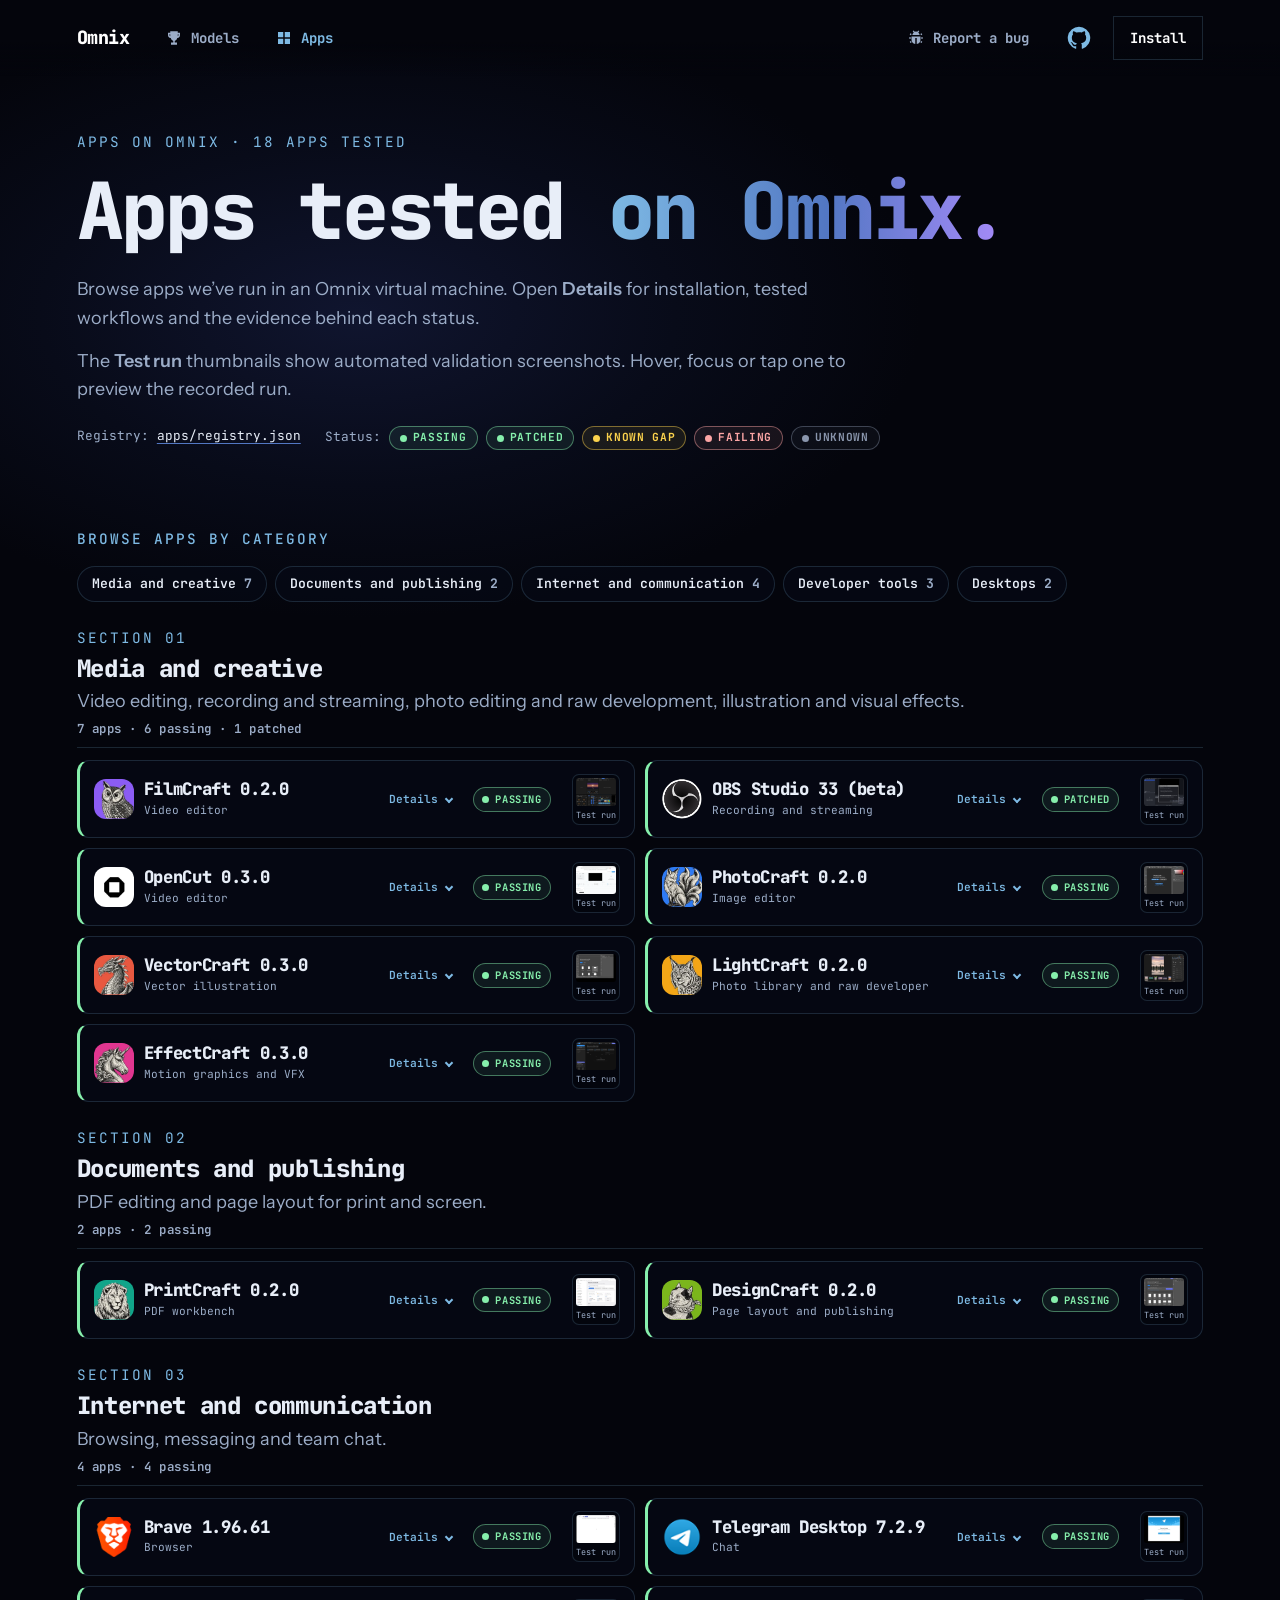
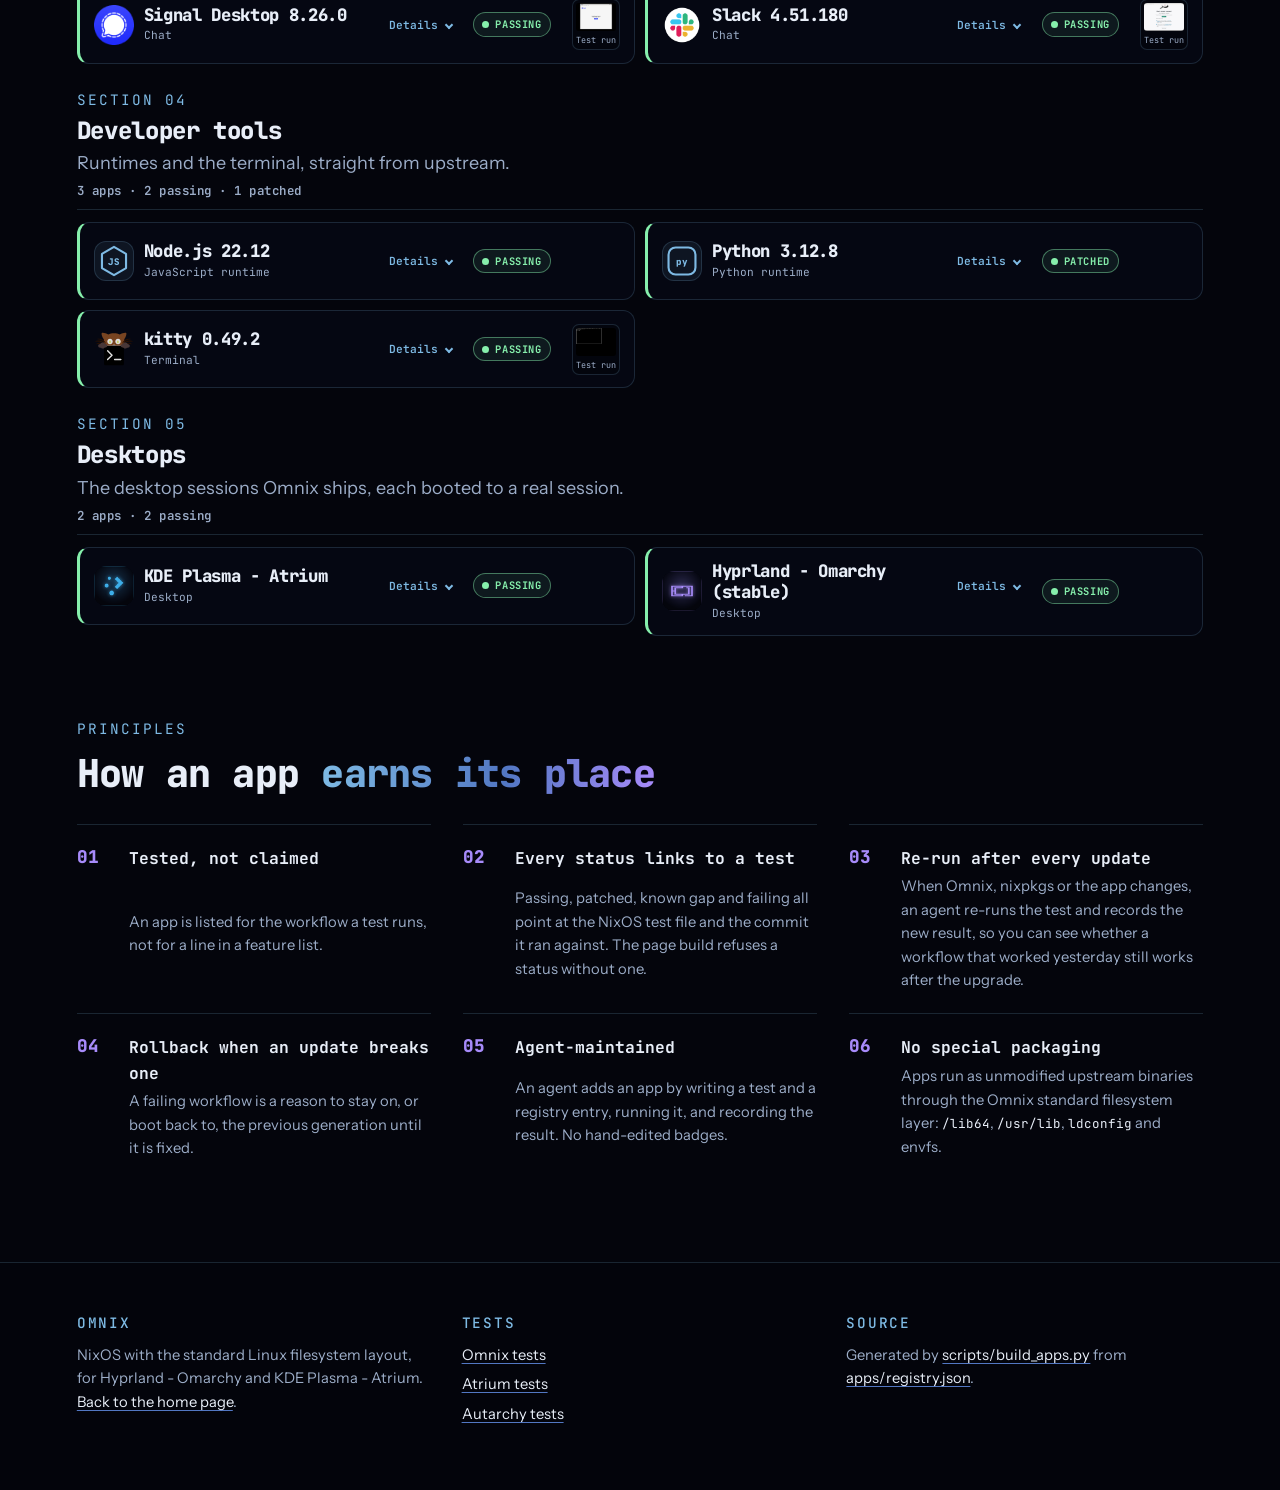
==== apps/index.html @ 19da9974 "Restore hover dismissal after scrolling Details" ====
<!doctype html>
<html lang="en">
<head>
<meta charset="utf-8">
<meta name="viewport" content="width=device-width, initial-scale=1, viewport-fit=cover">
<meta name="color-scheme" content="dark">
<!-- Generated by scripts/build_apps.py from apps/registry.json and scripts/apps_template.html. Edit the template, not this file. -->
<title>Apps tested on Omnix: verified workflows for unmodified Linux apps | Omnix</title>
<meta name="description" content="Apps that run on Omnix, each with the workflow an agent verifies in a NixOS test, a link to that test, the last verification result and a copy-ready install snippet.">
<link rel="canonical" href="https://www.omnix-linux.com/apps/">
<link rel="icon" type="image/svg+xml" href="../favicon.svg?v=corona-white-ring">
<link rel="icon" type="image/png" sizes="32x32" href="../favicon-32.png?v=corona-white-ring">
<link rel="preload" href="../fonts/jetbrains-mono-latin.woff2" as="font" type="font/woff2" crossorigin>
<link rel="preload" href="../fonts/instrument-sans-latin.woff2" as="font" type="font/woff2" crossorigin>
<style>
@font-face {
  font-family: 'Instrument Sans'; font-style: normal; font-weight: 400 600; font-stretch: 100%; font-display: swap;
  src: url(../fonts/instrument-sans-latin.woff2) format('woff2');
  unicode-range: U+0000-00FF, U+0131, U+0152-0153, U+02BB-02BC, U+02C6, U+02DA, U+02DC, U+0304, U+0308, U+0329, U+2000-206F, U+20AC, U+2122, U+2191, U+2193, U+2212, U+2215, U+FEFF, U+FFFD;
}
@font-face {
  font-family: 'JetBrains Mono'; font-style: normal; font-weight: 400 800; font-display: swap;
  src: url(../fonts/jetbrains-mono-latin.woff2) format('woff2');
  unicode-range: U+0000-00FF, U+0131, U+0152-0153, U+02BB-02BC, U+02C6, U+02DA, U+02DC, U+0304, U+0308, U+0329, U+2000-206F, U+20AC, U+2122, U+2191, U+2193, U+2212, U+2215, U+FEFF, U+FFFD;
}
  :root {
    --void: #04050c; --ink: #e8eef8; --muted: #9cadc8; --ice: #7ebae4; --nix: #5277c3; --violet: #a78bfa;
    --panel: rgba(8, 11, 24, 0.62); --line: rgba(126, 186, 228, 0.18); --ok: #86efac; --amber: #fcd34d; --bad: #fca5a5;
    --font-display: "JetBrains Mono", ui-monospace, "SF Mono", Menlo, Consolas, monospace;
    --font-body: "Instrument Sans", "Segoe UI", system-ui, -apple-system, sans-serif;
    --font-mono: "JetBrains Mono", ui-monospace, "SF Mono", Menlo, Consolas, monospace;
    --step--1: clamp(0.82rem, 0.78rem + 0.15vw, 0.9rem);
    --step-0: clamp(1rem, 0.95rem + 0.25vw, 1.125rem);
    --step-1: clamp(1.25rem, 1.1rem + 0.6vw, 1.5rem);
    --step-2: clamp(1.6rem, 1.25rem + 1.6vw, 2.4rem);
    --step-3: clamp(2rem, 1.4rem + 2.6vw, 3.4rem);
    --header-height: 76px;
    color-scheme: dark;
  }
  *, *::before, *::after { box-sizing: border-box; }
  html { background: var(--void); scroll-padding-top: var(--header-height); }
  body {
    margin: 0; background: var(--void); color: var(--ink); font-family: var(--font-body); font-size: var(--step-0);
    line-height: 1.6; -webkit-font-smoothing: antialiased; overflow-x: hidden;
  }
  body::before {
    content: ""; position: fixed; inset: 0 0 auto; height: 100vh; height: 100lvh; z-index: 0; pointer-events: none;
    background: radial-gradient(ellipse 55% 42% at 28% 35%, #10152f 0%, #080b19 45%, var(--void) 80%);
  }
  [hidden] { display: none !important; }

  /* Header: same nav on the home, Models and Apps pages. The page scrolls under it, so it fades to the void. */
  .site-header { position: fixed; inset: 0 0 auto; z-index: 6; height: var(--header-height); padding-inline: max(16px, 6vw); background: linear-gradient(var(--void) 55%, rgba(4, 5, 12, 0)); }
  .site-nav { max-width: 1240px; height: 100%; margin-inline: auto; display: flex; justify-content: space-between; align-items: center; gap: 8px; }
  .site-nav-links, .site-nav-start { display: flex; align-items: center; gap: 12px; }
  .site-nav-start { gap: 4px; }
  .site-nav a { display: inline-flex; align-items: center; justify-content: center; min-height: 44px; padding: 10px 16px; font-family: var(--font-mono); font-size: .875rem; font-weight: 700; color: #fff; text-decoration: none; white-space: nowrap; }
  .site-nav .nav-home { padding-left: 0; font-family: var(--font-display); font-weight: 800; font-size: 1.15rem; letter-spacing: -0.03em; }
  .site-nav .nav-leaderboard, .site-nav .nav-apps, .site-nav .nav-bug { gap: 8px; color: var(--muted); }
  .nav-leaderboard svg, .nav-apps svg, .nav-bug svg { width: 18px; height: 18px; fill: currentColor; flex: none; }
  .site-nav .nav-leaderboard[aria-current="page"], .site-nav .nav-apps[aria-current="page"] { color: var(--ice); }
  .site-nav .nav-install { border: 1px solid var(--line); border-radius: 0; }
  .site-nav .nav-github { width: 44px; padding: 10px; color: var(--ice); }
  .nav-github svg { width: 24px; height: 24px; fill: currentColor; }
  .site-nav a:hover { color: var(--ice); }
  .site-nav .nav-github:hover { color: var(--violet); }
  .site-nav .nav-install:hover { border-color: var(--ice); }
  .site-nav a:focus-visible { outline: 2px solid var(--ice); outline-offset: 3px; }
  /* Narrow screens: Models, Apps and Report a bug collapse to 44px icon buttons. */
  @media (max-width: 640px) {
    :root { --header-height: 64px; }
    .site-nav-links { gap: 4px; }
    .site-nav-start { gap: 0; }
    .site-nav .nav-home { padding-right: 8px; }
    .site-nav .nav-bug, .site-nav .nav-leaderboard, .site-nav .nav-apps { width: 44px; padding: 10px; }
    .nav-bug span, .nav-leaderboard span, .nav-apps span { display: none; }
    .nav-bug svg, .nav-leaderboard svg, .nav-apps svg { width: 20px; height: 20px; }
  }
  @media (max-width: 400px) { .site-nav .nav-home { font-size: 1rem; } .site-nav .nav-install { padding-inline: 10px; } }
  @media (max-width: 360px) {
    /* 320px: 44 + 4 x 44 + 68 fills the row exactly, so the groups touch (icons keep 10px inner padding). */
    .site-nav, .site-nav-links { gap: 0; }
    .site-nav .nav-home { min-width: 44px; justify-content: flex-start; font-size: .85rem; padding-right: 0; }
    .site-nav .nav-install { padding-inline: 5px; font-size: .8rem; }
  }

  main { position: relative; z-index: 1; padding: calc(var(--header-height) + clamp(24px, 6svh, 72px)) max(16px, 6vw) clamp(56px, 9svh, 120px); }
  .wide { max-width: 1240px; margin-inline: auto; min-width: 0; }
  .eyebrow { font-family: var(--font-mono); font-size: var(--step--1); letter-spacing: 0.14em; text-transform: uppercase; color: var(--ice); }
  h1 { font-family: var(--font-display); font-weight: 800; font-size: clamp(2.3rem, 1.4rem + 4.4vw, 5rem); line-height: 1.04; letter-spacing: -0.035em; margin: 18px 0 22px; text-wrap: balance; }
  h1 em, h2 em { font-style: normal; background: linear-gradient(90deg, var(--ice), var(--nix) 55%, var(--violet)); -webkit-background-clip: text; background-clip: text; color: transparent; }
  h2 { font-family: var(--font-display); font-weight: 800; font-size: var(--step-2); line-height: 1.15; letter-spacing: -0.02em; margin: 12px 0 14px; text-wrap: balance; }
  .lede { color: var(--muted); max-width: 66ch; margin: 0; }
  .lede a, .meta a, footer a, .app a, .principles a { color: var(--ink); text-decoration-color: var(--nix); text-underline-offset: 3px; }
  .lede a:hover, .meta a:hover, footer a:hover, .app a:hover, .principles a:hover { color: var(--ice); }
  .meta { display: flex; flex-wrap: wrap; gap: 6px 24px; margin: 22px 0 0; font-family: var(--font-mono); font-size: .8rem; color: var(--muted); }
  section { margin-top: clamp(56px, 9svh, 104px); }

  .lede + .lede { margin-top: 14px; }
  /* Status badges */
  .badge { display: inline-flex; align-items: center; gap: 6px; padding: 2px 10px; border: 1px solid; border-radius: 999px; font: 700 .7rem/1.6 var(--font-mono); letter-spacing: .06em; text-transform: uppercase; white-space: nowrap; }
  .badge::before { content: ""; width: 7px; height: 7px; border-radius: 50%; background: currentColor; }
  .badge-passing { color: var(--ok); border-color: rgba(134, 239, 172, .45); background: rgba(134, 239, 172, .08); }
  .badge-patched { color: var(--ok); border-color: rgba(134, 239, 172, .45); background: rgba(134, 239, 172, .08); }
  .badge-known-gap { color: var(--amber); border-color: rgba(252, 211, 77, .45); background: rgba(252, 211, 77, .08); }
  .badge-failing { color: var(--bad); border-color: rgba(252, 165, 165, .45); background: rgba(252, 165, 165, .08); }
  .badge-unknown { color: #8a96ad; border-color: rgba(138, 150, 173, .4); background: rgba(138, 150, 173, .06); }

  h2.eyebrow { font-size: var(--step--1); font-weight: 500; margin: 0 0 12px; }
  /* Compact identity rows; all app information expands downward in place. */
  .apps, .cands { list-style: none; padding: 0; display: grid; grid-template-columns: repeat(auto-fill, minmax(min(100%, 520px), 1fr)); gap: 10px; margin: 18px 0 0; align-items: start; }
  .app { position: relative; min-width: 0; padding: 12px 14px; border: 1px solid var(--line); border-left: 3px solid var(--status, var(--line)); border-radius: 12px; background: var(--panel); }
  .status-passing { --status: var(--ok); }
  .status-patched { --status: var(--ok); }
  .status-known-gap { --status: var(--amber); }
  .status-failing { --status: var(--bad); }
  .status-unknown { --status: #5d6880; }
  .app > .app-head { display: grid; grid-template-columns: 40px minmax(0, 1fr) 64px 100px 48px; gap: 10px; align-items: center; min-height: 52px; }
  .app-head .app-icon { width: 40px; height: 40px; }
  .app-head .app-title { min-width: 0; }
  .app-head h3 { font-size: .96rem; overflow-wrap: anywhere; }
  .app-head .badge { margin: 0; font-size: .65rem; padding: 3px 8px; }
  .app-head .app-cat { font-size: .7rem; }
  .app > .app-head .badge { grid-column: 4; justify-self: center; margin-left: 0; }
  .app > .app-head .validation-preview { grid-column: 5; }
  .more > summary { position: absolute; top: 16px; right: 182px; min-width: 64px; height: 44px; cursor: pointer; list-style: none; display: flex; align-items: center; justify-content: center; gap: 8px; color: var(--ice); border-radius: 8px; font: 600 .7rem var(--font-mono); }
  .more > summary::-webkit-details-marker { display: none; }
  .more > summary::after { content: ""; width: 6px; height: 6px; border-right: 2px solid currentColor; border-bottom: 2px solid currentColor; transform: rotate(45deg); }
  .more[open] > summary::after, .more > summary[aria-expanded="true"]::after { transform: rotate(225deg); }
  .more > summary:hover { background: rgba(126, 186, 228, .1); }
  .more > summary:focus-visible, .validation-preview:focus-visible { outline: 2px solid var(--ice); outline-offset: 2px; }
  .more-body { display: flex; flex-direction: column; gap: 12px; border-top: 1px solid var(--line); margin-top: 12px; padding-top: 14px; }
  .details-dialog { position: fixed; inset: auto; margin: 0; z-index: 20; box-sizing: border-box; width: min(640px, calc(100vw - 24px)); max-height: calc(100dvh - 32px); overflow: auto; padding: 12px 14px; border: 1px solid rgba(126, 186, 228, .28); border-radius: 12px; background: linear-gradient(135deg, #111827, #0b1020); color: var(--ink); box-shadow: 0 12px 32px rgba(0, 0, 0, .5); }
  .details-dialog:not([hidden]) { animation: details-enter 140ms ease-out; }
  @keyframes details-enter { from { opacity: 0; transform: translateY(-6px); } to { opacity: 1; transform: translateY(0); } }
  @media (prefers-reduced-motion: reduce) { .details-dialog:not([hidden]) { animation: none; } }
  .details-dialog[hidden] { display: none; }
  .details-dialog::backdrop { background: transparent; pointer-events: none; }
  .details-dialog h3 { display: flex; align-items: center; gap: 8px; margin: 0 36px 0 0; font: 600 .78rem/1.5 var(--font-mono); letter-spacing: -.02em; }
  .details-app-icon { width: 20px; height: 20px; border-radius: 5px; flex: none; object-fit: contain; }
  .details-app-icon svg { width: 16px; height: 16px; }
  .details-name { min-width: 0; overflow-wrap: anywhere; }
  .details-dialog .more-body { min-width: 0; gap: 0; border-top: 0; margin-top: 8px; padding-top: 0; }
  .details-dialog .app-desc { font-size: .82rem; line-height: 1.5; color: #becbdd; margin-bottom: 8px; }
  .details-dialog .validation-summary { font-size: .64rem; line-height: 1.6; gap: 2px 8px; margin-bottom: 8px; color: var(--muted); }
  .details-dialog .validation-date { white-space: nowrap; }
  .details-dialog .validation-result::before { content: ""; display: inline-block; width: 4px; height: 4px; margin-right: 5px; border-radius: 50%; background: var(--status, var(--muted)); vertical-align: middle; }
  .details-dialog .gap { font-size: .78rem; margin: 0 0 8px; }
  .details-dialog .evidence-fold { border: 0; border-top: 1px solid rgba(126, 186, 228, .12); border-radius: 0; padding: 0; }
  .details-dialog .evidence-fold > summary { min-height: 44px; font: 600 .84rem var(--font-body); padding: 0 2px; justify-content: space-between; }
  .details-dialog .evidence-fold > summary::before, .details-dialog .evidence-fold[open] > summary::before { content: none; }
  .details-dialog .evidence-fold > summary::after { content: ""; width: 6px; height: 6px; margin-right: 4px; border-right: 1.5px solid var(--muted); border-bottom: 1.5px solid var(--muted); transform: rotate(45deg); }
  .details-dialog .evidence-fold[open] > summary::after { transform: rotate(225deg); }
  .details-dialog .evidence-fold > summary:hover { color: var(--ice); }
  .details-dialog .evidence-fold[open] { padding-bottom: 6px; }
  .details-dialog .evidence-fold > :not(summary) { font-size: .75rem; margin-bottom: 6px; }
  .details-dialog .steps { padding: 6px 0 6px 22px; }
  .details-dialog .evidence { font-size: .75rem; }
  .details-dialog .snip { border-radius: 6px; }

  .details-dialog a { color: var(--ice); }
  .details-dialog .details-close { position: sticky; top: 0; float: right; width: 44px; height: 44px; margin: -10px -10px 0 0; border: 0; border-radius: 8px; background: transparent; color: var(--muted); font-size: 1.1rem; cursor: pointer; }
  .details-close:focus-visible { outline: 2px solid var(--ice); }
  .validation-summary { display: flex; flex-wrap: wrap; gap: 4px 12px; margin: 0; color: var(--ice); font: .72rem/1.6 var(--font-mono); }
  .validation-summary span { color: var(--muted); }
  .evidence-fold { min-width: 0; border: 1px solid var(--line); border-radius: 8px; padding: 0 12px; }
  .evidence-fold > summary, .run-log > summary { cursor: pointer; min-height: 44px; display: flex; align-items: center; gap: 8px; list-style: none; color: var(--ink); font: 600 .76rem var(--font-mono); }
  .evidence-fold > summary::before, .run-log > summary::before { content: "▸"; color: var(--ice); }
  .evidence-fold[open] > summary::before, .run-log[open] > summary::before { content: "▾"; }
  .evidence-fold > summary::-webkit-details-marker, .run-log > summary::-webkit-details-marker { display: none; }
  .evidence-fold > summary:focus-visible, .run-log > summary:focus-visible { outline: 2px solid var(--ice); outline-offset: -2px; }
  .evidence-fold > :not(summary) { margin-bottom: 12px; }
  .validation-caption { color: var(--muted); font-size: .8rem; }
  .validation-preview { display: none; width: 48px; min-height: 48px; padding: 3px; border: 1px solid var(--line); border-radius: 7px; background: rgba(4, 5, 12, .6); color: var(--muted); cursor: pointer; }
  .previews-ready .validation-preview { display: grid; place-items: center; gap: 3px; }
  .validation-preview img { width: 40px; height: 28px; object-fit: cover; border-radius: 3px; }
  .validation-preview span { white-space: nowrap; font: .53rem var(--font-mono); }
  .validation-preview:hover, .validation-preview[aria-expanded="true"] { border-color: var(--ice); color: var(--ice); }
  .validation-window { position: fixed; inset: auto; box-sizing: border-box; width: min(540px, calc(100vw - 24px)); max-height: calc(100dvh - 100px); overflow: auto; margin: 0; padding: 16px; border: 1px solid var(--ice); border-radius: 12px; background: #0b1020; color: var(--ink); box-shadow: 0 20px 60px rgba(0, 0, 0, .65); z-index: 10; }
  .validation-window[hidden] { display: none; }
  .validation-window::backdrop { background: transparent; pointer-events: none; }
  .validation-window h3 { font: 700 .95rem/1.4 var(--font-mono); margin: 0 40px 8px 0; }
  .validation-window .preview-context { font: .75rem/1.6 var(--font-mono); color: var(--ice); margin: 0 0 12px; }
  .validation-window figure { margin: 0; }
  .validation-window figure { display: flex; flex-direction: column; }
  .validation-window img { width: 100%; max-height: min(38dvh, 280px); object-fit: contain; display: block; background: #000; border-radius: 6px; }
  .validation-window figcaption { order: -1; color: var(--muted); font-size: .8rem; margin: 0 0 10px; }
  .validation-window a { color: var(--ice); font-size: .8rem; display: inline-block; margin-top: 10px; }
  .preview-close { position: absolute; right: 8px; top: 8px; width: 44px; height: 44px; border: 0; border-radius: 8px; background: transparent; color: var(--ink); font-size: 1.5rem; cursor: pointer; }
  .preview-close:hover { background: rgba(126, 186, 228, .1); }
  .preview-close:focus-visible { outline: 2px solid var(--ice); outline-offset: -2px; }
  @media (max-width: 640px) {
    .app > .app-head { grid-template-columns: 32px 26px minmax(0, 1fr) 48px; gap: 6px; padding-right: 0; min-height: 82px; }
    .app-head .app-icon { width: 32px; height: 32px; grid-column: 1; grid-row: 1; }
    .app > .app-head h3 { font-size: .88rem; }
    .app-head .app-title { grid-column: 2 / -1; grid-row: 1; }
    .app > .app-head .badge { grid-column: 3; grid-row: 2; justify-self: center; }
    .app > .app-head .badge { margin-left: 0; }
    .app > .app-head .validation-preview { grid-column: 4; grid-row: 2; min-height: 44px; padding: 2px; gap: 2px; }
    .validation-preview img { width: 36px; height: 24px; }
    .validation-preview span { font: .53rem/1 var(--font-mono); }
    .more > summary { top: auto; left: 14px; right: auto; margin-top: -46px; }
  }
  /* Sections remain expanded so every app is available for scanning. */
  .sec-index ul { list-style: none; display: flex; flex-wrap: wrap; gap: 8px; padding: 0; margin: 18px 0 0; }
  .chip { display: inline-flex; align-items: center; gap: 8px; min-height: 36px; padding: 4px 14px; border: 1px solid var(--line); border-radius: 999px; background: var(--panel); color: var(--ink); text-decoration: none; font: 600 .82rem var(--font-mono); }
  .chip:hover { border-color: var(--ice); color: var(--ice); }
  .chip:focus-visible { outline: 2px solid var(--ice); outline-offset: 2px; }
  .chip-n { color: var(--muted); font-weight: 700; }
  .app-section { margin-top: 24px; scroll-margin-top: calc(var(--header-height) + 16px); }
  .sec-heading { padding-bottom: 10px; border-bottom: 1px solid var(--line); }
  .sec-head { display: flex; flex-direction: column; gap: 4px; min-width: 0; }
  .sec-title { font-family: var(--font-display); font-weight: 800; font-size: var(--step-1, 1.4rem); line-height: 1.2; letter-spacing: -0.015em; margin: 2px 0 0; }
  .sec-blurb { color: var(--muted); }
  .sec-summary { font: 600 .78rem var(--font-mono); letter-spacing: .04em; color: var(--muted); }
  .sec .apps { margin-top: 12px; }
  .cands-note { color: var(--muted); margin: 20px 0 0; }
  .app-head { display: flex; align-items: center; gap: 14px; flex-wrap: wrap; }
  .app-icon { flex: none; width: 48px; height: 48px; border-radius: 12px; object-fit: contain; }
  .app-icon-svg { display: grid; place-items: center; color: var(--ice); background: rgba(126, 186, 228, .08); border: 1px solid var(--line); }
  .app-icon-svg svg { width: 34px; height: 34px; }
  .app-title { flex: 1 1 160px; min-width: 0; }
  .app h3 { margin: 0; font-family: var(--font-display); font-weight: 800; font-size: 1.08rem; line-height: 1.25; letter-spacing: -0.02em; }
  .app-head .badge { margin-left: auto; }
  .app-cat { margin: 2px 0 0; font-family: var(--font-mono); font-size: .76rem; color: var(--muted); }
  .app-desc { margin: 0; color: var(--muted); }
  .term { background: rgba(4, 5, 12, .55); border: 1px solid var(--line); border-radius: 12px; font-family: var(--font-mono); font-size: clamp(0.74rem, 0.7rem + 0.2vw, 0.84rem); line-height: 1.6; overflow: hidden; }
  .term-bar { display: flex; gap: 7px; padding: 10px 14px; border-bottom: 1px solid var(--line); align-items: center; }
  .term-bar i { width: 10px; height: 10px; border-radius: 50%; background: rgba(156, 173, 200, 0.3); flex: none; }
  .term-bar b { margin-left: 8px; font-weight: 500; color: var(--muted); font-size: 0.92em; min-width: 0; overflow: hidden; text-overflow: ellipsis; white-space: nowrap; }
  .steps { margin: 0; padding: 14px 16px 14px 44px; display: grid; gap: 6px; color: var(--violet); }
  .steps li::marker { font-weight: 700; }
  .steps code { color: var(--ink); font: inherit; overflow-wrap: anywhere; }
  .gap { margin: 0; padding: 12px 14px; border: 1px solid rgba(252, 211, 77, .35); border-radius: 10px; background: rgba(252, 211, 77, .05); color: var(--muted); font-size: .88rem; }
  .gap strong { display: block; color: var(--amber); font: 700 .72rem var(--font-mono); letter-spacing: .1em; text-transform: uppercase; margin-bottom: 2px; }
  .evidence { margin: 0; display: grid; gap: 10px; }
  .evidence > div { display: grid; grid-template-columns: 9.5rem minmax(0, 1fr); gap: 4px 14px; }
  .evidence dt { font-family: var(--font-mono); font-size: .72rem; letter-spacing: .1em; text-transform: uppercase; color: var(--ice); padding-top: 3px; }
  .evidence dd { margin: 0; min-width: 0; font-size: .9rem; color: var(--muted); overflow-wrap: anywhere; }
  .evidence dd a { font-family: var(--font-mono); font-size: .84rem; }
  .evidence .check { display: block; font-family: var(--font-mono); font-size: .78rem; color: var(--muted); }
  .evidence .notes { display: block; margin-top: 4px; }
  .evidence .log { margin: 6px 0 0; padding: 10px 12px; max-height: 12rem; overflow: auto; white-space: pre; font: .76rem/1.5 var(--font-mono); color: var(--muted); background: rgba(4, 5, 12, .6); border: 1px solid var(--line); border-radius: 8px; }
  @media (max-width: 520px) { .evidence > div { grid-template-columns: minmax(0, 1fr); } }
  .snip { margin-top: auto; min-width: 0; }
  .snip-head { display: flex; align-items: center; justify-content: space-between; gap: 12px; margin-bottom: 6px; }
  .snip-head span { color: var(--ice); font: .72rem var(--font-mono); letter-spacing: .1em; text-transform: uppercase; }
  .snip pre { margin: 0; padding: 12px 14px; overflow-x: auto; white-space: pre; font: .78rem/1.6 var(--font-mono); color: var(--ink); background: rgba(4, 5, 12, .6); border: 1px solid var(--line); border-radius: 10px; }
  .copy { font: 700 .72rem var(--font-mono); letter-spacing: .04em; min-height: 44px; min-width: 64px; padding: 4px 14px; border-radius: 999px; border: 1px solid var(--line); background: transparent; color: var(--ink); cursor: pointer; }
  .copy:hover { border-color: var(--ice); }
  .copy:focus-visible { outline: 2px solid var(--ice); outline-offset: 2px; }
  .copy[data-state="copied"] { color: var(--ok); border-color: rgba(134, 239, 172, .5); }
  .copy[data-state="failed"] { color: var(--bad); }

  .cand { border-style: dashed; border-left-style: solid; }
  .app-shot { margin: 0; border: 1px solid var(--line); border-radius: 10px; overflow: hidden; background: #000; }
  .app-shot img { display: block; width: 100%; height: auto; }
  .app-shot figcaption { padding: 6px 10px; font: .7rem var(--font-mono); color: var(--muted); background: rgba(4, 5, 12, .7); border-top: 1px solid var(--line); }
  .dist { margin: 0; font: .74rem/1.6 var(--font-mono); color: var(--muted); }
  .dist a { color: var(--ink); text-decoration-color: var(--nix); text-underline-offset: 3px; }
  .dist a:hover { color: var(--ice); }
  .dist a, .dist span { white-space: nowrap; }
  .dist .dist-ok { color: var(--ok); }
  .dist .dist-warn { color: var(--amber); }

  /* Principles */
  .principles { list-style: none; counter-reset: p; padding: 0; margin: 28px 0 0; display: grid; grid-template-columns: repeat(auto-fill, minmax(min(100%, 340px), 1fr)); gap: 0 32px; }
  .principles li { counter-increment: p; display: grid; grid-template-columns: 3rem minmax(0, 1fr); gap: 4px; padding: 20px 0; border-top: 1px solid var(--line); }
  .principles li::before { content: counter(p, decimal-leading-zero); grid-row: span 2; font: 800 1.1rem var(--font-mono); color: var(--violet); }
  .principles strong { font-family: var(--font-display); font-size: 1.02rem; }
  .principles p { margin: 0; color: var(--muted); font-size: .92rem; }
  .principles code { font-family: var(--font-mono); font-size: .85em; color: var(--ink); }

  footer { position: relative; z-index: 1; padding-inline: max(16px, 6vw); padding-block: 48px 64px; border-top: 1px solid var(--line); background: rgba(4, 5, 12, 0.82); }
  .foot { max-width: 1240px; margin-inline: auto; display: grid; gap: 28px; grid-template-columns: repeat(auto-fit, minmax(220px, 1fr)); }
  .foot h4 { margin: 0 0 10px; font-family: var(--font-mono); font-size: var(--step--1); letter-spacing: 0.12em; text-transform: uppercase; color: var(--ice); font-weight: 500; }
  .foot p, .foot li { margin: 0; color: var(--muted); font-size: 0.92rem; }
  .foot ul { list-style: none; padding: 0; margin: 0; display: grid; gap: 6px; }
</style>
</head>
<body>
<header class="site-header">
  <nav class="site-nav" aria-label="Main navigation">
    <div class="site-nav-start">
      <a class="nav-home" href="../">Omnix</a>
      <a class="nav-leaderboard" href="../benchmarks/" title="AI models, benchmarks and routing" aria-label="Models"><svg viewBox="0 0 24 24" aria-hidden="true" focusable="false"><path d="M7 3h10v2h3v3a4 4 0 0 1-3.6 4A5 5 0 0 1 13 15.9V18h3v3H8v-3h3v-2.1A5 5 0 0 1 7.6 12 4 4 0 0 1 4 8V5h3V3zm0 4H6v1a2 2 0 0 0 1 1.7V7zm10 0v2.7A2 2 0 0 0 18 8V7h-1z"/></svg><span>Models</span></a>
      <a class="nav-apps" href="./" aria-current="page" title="Apps tested on Omnix" aria-label="Apps"><svg viewBox="0 0 24 24" aria-hidden="true" focusable="false"><path d="M4 4h7v7H4zm9 0h7v7h-7zM4 13h7v7H4zm9 0h7v7h-7z"/></svg><span>Apps</span></a>
    </div>
    <div class="site-nav-links">
      <a class="nav-bug" href="../#bugs" title="Report a bug" aria-label="Report a bug"><svg viewBox="0 0 24 24" aria-hidden="true" focusable="false"><path d="M9 4.5 7.6 3.1l1.1-1.1L10.4 3.7a5 5 0 0 1 3.2 0L15.3 2l1.1 1.1L15 4.5A4.9 4.9 0 0 1 16.9 8H7.1A4.9 4.9 0 0 1 9 4.5zM6 10h12v4a6 6 0 0 1-5 5.9V12h-2v7.9A6 6 0 0 1 6 14v-4zm-3 1h2v2H3v-2zm16 0h2v2h-2v-2zM3.6 17l1.6-1 1 1.7-1.6 1-1-1.7zm15.2-1 1.6 1-1 1.7-1.6-1 1-1.7zM3.6 7.3l1-1.7 1.6 1-1 1.7-1.6-1zm14.2-.7 1.6-1 1 1.7-1.6 1-1-1.7z"/></svg><span>Report a bug</span></a>
      <a class="nav-github" href="https://github.com/Omnix-Linux" aria-label="Omnix on GitHub" title="Omnix on GitHub"><svg viewBox="0 0 24 24" aria-hidden="true" focusable="false"><path d="M12 .75a11.25 11.25 0 0 0-3.558 21.923c.563.104.768-.244.768-.542 0-.267-.01-.975-.015-1.914-3.13.68-3.79-1.508-3.79-1.508-.512-1.302-1.25-1.65-1.25-1.65-1.022-.699.077-.685.077-.685 1.13.08 1.725 1.16 1.725 1.16 1.005 1.722 2.638 1.225 3.28.937.102-.729.394-1.225.716-1.507-2.499-.285-5.126-1.25-5.126-5.565 0-1.23.44-2.235 1.16-3.023-.117-.285-.503-1.43.11-2.98 0 0 .945-.303 3.094 1.154A10.79 10.79 0 0 1 12 6.172c.956.005 1.92.129 2.819.378 2.147-1.457 3.09-1.154 3.09-1.154.615 1.55.23 2.695.113 2.98.723.788 1.158 1.793 1.158 3.023 0 4.327-2.631 5.277-5.138 5.556.404.349.764 1.034.764 2.084 0 1.505-.014 2.719-.014 3.088 0 .3.203.65.774.54A11.25 11.25 0 0 0 12 .75Z"/></svg></a>
      <a class="nav-install" href="../#install">Install</a>
    </div>
  </nav>
</header>

<main>
  <div class="wide">
    <div class="eyebrow">Apps on Omnix · 18 apps tested</div>
    <h1>Apps tested <em>on Omnix.</em></h1>
    <p class="lede">Browse apps we’ve run in an Omnix virtual machine. Open <strong>Details</strong> for installation, tested workflows and the evidence behind each status.</p>
    <p class="lede disclosure-help">The <strong>Test run</strong> thumbnails show automated validation screenshots. Hover, focus or tap one to preview the recorded run.</p>
    <p class="meta"><span>Registry: <a href="https://github.com/Omnix-Linux/omnix-linux.github.io/blob/main/apps/registry.json">apps/registry.json</a></span><span class="legend">Status: <span class="badge badge-passing">Passing</span> <span class="badge badge-patched">Patched</span> <span class="badge badge-known-gap">Known gap</span> <span class="badge badge-failing">Failing</span> <span class="badge badge-unknown">Unknown</span></span></p>

    <section aria-labelledby="lineup">
      <h2 id="lineup" class="eyebrow">Browse apps by category</h2>
      <nav class="sec-index" aria-label="App sections">
        <ul>
        <li><a class="chip" href="#section-media">Media and creative <span class="chip-n">7</span></a></li>
        <li><a class="chip" href="#section-documents">Documents and publishing <span class="chip-n">2</span></a></li>
        <li><a class="chip" href="#section-internet">Internet and communication <span class="chip-n">4</span></a></li>
        <li><a class="chip" href="#section-developer">Developer tools <span class="chip-n">3</span></a></li>
        <li><a class="chip" href="#section-desktops">Desktops <span class="chip-n">2</span></a></li>
        </ul>
      </nav>
      <section class="app-section" id="section-media" aria-labelledby="section-media-title">
        <div class="sec">
          <div class="sec-heading">
            <span class="sec-head">
              <span class="eyebrow">Section 01</span>
              <h3 class="sec-title" id="section-media-title">Media and creative</h3>
              <span class="sec-blurb">Video editing, recording and streaming, photo editing and raw development, illustration and visual effects.</span>
              <span class="sec-summary">7 apps · 6 passing · 1 patched</span>
            </span>
          </div>
        <div class="apps">
<article class="app status-passing" id="filmcraft">
  <header class="app-head">
    <img class="app-icon" src="../assets/app-icons/filmcraft.webp" alt="" width="48" height="48" loading="lazy" decoding="async">
    <div class="app-title"><h3>FilmCraft 0.2.0</h3><p class="app-cat">Video editor</p></div>
    <span class="badge badge-passing">Passing</span>
<button class="validation-preview" type="button" aria-controls="validation-window" aria-expanded="false" aria-label="Automated test run for FilmCraft 0.2.0" data-app-name="FilmCraft 0.2.0" data-result="Passing" data-run-date="2026-10-06" data-shot="../assets/app-shots/filmcraft.webp" data-test-url="https://github.com/Omnix-Linux/Omnix/blob/3f1ce17/tests/apps-gui.nix"><img src="../assets/app-shots/filmcraft.webp" alt="" width="40" height="28" loading="lazy" decoding="async"><span>Test run</span></button>
  </header>
  <details class="more">
    <summary aria-label="Details for FilmCraft 0.2.0"><span>Details</span></summary>
    <div class="more-body">
      <p class="app-desc">ArtCraft&#x27;s native Rust video editor, run from its unmodified GitHub release.</p>

      <p class="validation-summary"><span class="validation-result">Passing</span><span class="validation-date">Tested <time datetime="2026-10-06">2026-10-06</time></span><span>x86_64-linux</span></p>
      <details class="evidence-fold" open>
        <summary>Package source</summary>
        <p class="dist" title="Checked 2026-10-06"><a href="https://github.com/storytold/filmcraft/releases/tag/v0.2.0">GitHub release v0.2.0</a> · <span class="dist-ok">SHA-256 checksums</span> · <span class="dist-warn">Not attested</span> · <span>Apache-2.0</span> · <a href="https://getartcraft.com/apps/filmcraft">Website</a></p>
      </details>
      <details class="evidence-fold">
        <summary>Install</summary>
        <div class="snip">
          <div class="snip-head"><span>Download from GitHub and verify</span><button class="copy" type="button" data-copy="snip-filmcraft">Copy</button></div>
          <pre id="snip-filmcraft">curl -fsSLO https://github.com/storytold/filmcraft/releases/download/v0.2.0/filmcraft-0.2.0-linux-x86_64.tar.gz
curl -fsSL https://github.com/storytold/filmcraft/releases/download/v0.2.0/SHA256SUMS.txt \
  | grep linux-x86_64.tar.gz | sha256sum -c -
sudo mkdir -p /opt/filmcraft &amp;&amp; sudo tar -xzf filmcraft-0.2.0-linux-x86_64.tar.gz -C /opt/filmcraft --strip-components=1</pre>
        </div>
      </details>
      <details class="evidence-fold">
        <summary>Verified workflow</summary>
        <ol class="steps"><li><code>Fetch filmcraft-0.2.0-linux-x86_64.tar.gz from the GitHub release, pinned to the sha256 in its SHA256SUMS.txt</code></li><li><code>filmcraft-cli --version and filmcraft --version report 0.2.0</code></li><li><code>Start FilmCraft in an X11 session through the Omnix FHS layer (no repackaging)</code></li><li><code>Its main window maps and the app is still running 10 s later</code></li><li><code>Take a screenshot of the editor</code></li></ol>
      </details>
      <details class="evidence-fold">
        <summary>Validation details</summary>
        <dl class="evidence">
          <div><dt>Test</dt><dd><a href="https://github.com/Omnix-Linux/Omnix/blob/3f1ce17/tests/apps-gui.nix">Omnix-Linux/Omnix/tests/apps-gui.nix</a><code class="check">nix build github:Omnix-Linux/Omnix#checks.x86_64-linux.app-filmcraft</code></dd></div>
          <div><dt>Last run</dt><dd><span class="badge badge-passing">Passing</span> on 2026-10-06<span class="notes">Revision: <code>Omnix-Linux/Omnix@3f1ce17</code></span><span class="notes">Fresh NixOS VM run (nix build .#checks.x86_64-linux.app-filmcraft) on the Omnix base with its desktop library preset; the screenshot above is from this run. Test in Omnix main (Omnix-Linux/Omnix#6).</span><details class="run-log"><summary>Test log</summary><pre class="log">must succeed: /opt/filmcraft/bin/filmcraft-cli --version | grep -q &#x27;filmcraft-cli 0.2.0&#x27;
must succeed: /opt/filmcraft/bin/filmcraft --version | grep -q &#x27;filmcraft 0.2.0&#x27;
window: FilmCraft
must succeed: systemctl is-active filmcraft
test script finished in 28.79s</pre></details></dd></div>
        </dl>
<p class="validation-caption">Automated test run in an Omnix virtual machine. <a href="../assets/app-shots/filmcraft.webp">View the recorded screenshot</a>.</p>
      </details>
    </div>
  </details>
</article>
<article class="app status-patched" id="obs-studio">
  <header class="app-head">
    <img class="app-icon" src="../assets/desktop-icons/com.obsproject.Studio.svg" alt="" width="48" height="48" loading="lazy" decoding="async">
    <div class="app-title"><h3>OBS Studio 33 (beta)</h3><p class="app-cat">Recording and streaming</p></div>
    <span class="badge badge-patched">Patched</span>
<button class="validation-preview" type="button" aria-controls="validation-window" aria-expanded="false" aria-label="Automated test run for OBS Studio 33 (beta)" data-app-name="OBS Studio 33 (beta)" data-result="Patched" data-run-date="2026-10-06" data-shot="../assets/app-shots/obs.webp" data-test-url="https://github.com/Omnix-Linux/Omnix/blob/cfca01d/tests/apps-gui.nix"><img src="../assets/app-shots/obs.webp" alt="" width="40" height="28" loading="lazy" decoding="async"><span>Test run</span></button>
  </header>
  <details class="more">
    <summary aria-label="Details for OBS Studio 33 (beta)"><span>Details</span></summary>
    <div class="more-body">
      <p class="app-desc">Screen recording and live streaming. Omnix builds OBS from its own fork&#x27;s master: upstream master plus Omnix&#x27;s fixes, synced from time to time.</p>

      <p class="validation-summary"><span class="validation-result">Patched</span><span class="validation-date">Tested <time datetime="2026-10-06">2026-10-06</time></span><span>x86_64-linux</span></p>
      <details class="evidence-fold" open>
        <summary>Package source</summary>
        <p class="dist" title="Checked 2026-10-06"><a href="https://github.com/omnix-apps/obs-studio/commits/master">omnix-apps/obs-studio fork · master</a> · <span>GPL-2.0</span> · <a href="https://obsproject.com">Website</a></p>
      </details>
      <details class="evidence-fold">
        <summary>Install</summary>
        <div class="snip">
          <div class="snip-head"><span>Use Omnix&#x27;s OBS (flake overlay)</span><button class="copy" type="button" data-copy="snip-obs-studio">Copy</button></div>
          <pre id="snip-obs-studio"># flake.nix: inputs.omnix.url = &quot;github:Omnix-Linux/Omnix&quot;;
nixpkgs.overlays = [ omnix.overlays.default ];
programs.obs-studio.enable = true;   # now Omnix&#x27;s OBS from the fork</pre>
        </div>
      </details>
      <details class="evidence-fold">
        <summary>Verified workflow</summary>
        <ol class="steps"><li><code>Build OBS from omnix-apps/obs-studio master (cb73236): upstream master plus Omnix&#x27;s shutdown and core-module-path fixes</code></li><li><code>obs --version runs</code></li><li><code>Start OBS in an X11 session; OpenGL loads (Mesa llvmpipe in the VM)</code></li><li><code>The main window maps and OBS is still running 15 s later; take a screenshot</code></li><li><code>OBS&#x27;s output shows every core module loading (x264, FFmpeg, PipeWire, X11 capture, browser, ...)</code></li><li><code>Quit OBS through the window manager: it must exit with Result=success and leave no core dump</code></li></ol>
      </details>
      <details class="evidence-fold">
        <summary>Validation details</summary>
        <dl class="evidence">
          <div><dt>Test</dt><dd><a href="https://github.com/Omnix-Linux/Omnix/blob/cfca01d/tests/apps-gui.nix">Omnix-Linux/Omnix/tests/apps-gui.nix</a><code class="check">nix build github:Omnix-Linux/Omnix#checks.x86_64-linux.app-obs</code></dd></div>
          <div><dt>Last run</dt><dd><span class="badge badge-patched">Patched</span> on 2026-10-06<span class="notes">Revision: <code>Omnix-Linux/Omnix@cfca01d</code></span><span class="notes">Fresh NixOS VM run of OBS 33.0.0-beta6 built from omnix-apps/obs-studio master (Omnix-Linux/Omnix#8; the fork now lives in the omnix-apps organization, Omnix-Linux/Omnix#9). The fork carries two Omnix fixes: a guard against a freed core on shutdown (proposed upstream as obsproject/obs-studio#13906), and absolute core module paths on Linux, without which OBS 33 loaded no modules when built by Nix. The test requires every core module to load and a clean exit. The shutdown crash was a race, so a clean exit shows the patched build shuts down correctly; it can&#x27;t prove the race never occurs.</span><details class="run-log"><summary>Test log</summary><pre class="log">OBS 33.0.0-beta6-unstable-2026-10-06 (linux)
Loaded Modules: obs-x264.so obs-ffmpeg.so linux-pipewire.so linux-capture.so obs-browser.so obs-websocket.so ... (24)
window: OBS 33.0.0-beta6-unstable-2026-10-06 - Profile: Untitled - Scenes: Untitled
subtest: quits cleanly
obs unit result: success
test script finished in 39.11s</pre></details></dd></div>
        </dl>
<p class="validation-caption">Automated test run in an Omnix virtual machine. <a href="../assets/app-shots/obs.webp">View the recorded screenshot</a>.</p>
      </details>
    </div>
  </details>
</article>
<article class="app status-passing" id="opencut">
  <header class="app-head">
    <img class="app-icon" src="../assets/app-icons/opencut.webp" alt="" width="48" height="48" loading="lazy" decoding="async">
    <div class="app-title"><h3>OpenCut 0.3.0</h3><p class="app-cat">Video editor</p></div>
    <span class="badge badge-passing">Passing</span>
<button class="validation-preview" type="button" aria-controls="validation-window" aria-expanded="false" aria-label="Automated test run for OpenCut 0.3.0" data-app-name="OpenCut 0.3.0" data-result="Passing" data-run-date="2026-10-06" data-shot="../assets/app-shots/opencut.webp" data-test-url="https://github.com/Omnix-Linux/Omnix/blob/3f1ce17/tests/apps-opencut.nix"><img src="../assets/app-shots/opencut.webp" alt="" width="40" height="28" loading="lazy" decoding="async"><span>Test run</span></button>
  </header>
  <details class="more">
    <summary aria-label="Details for OpenCut 0.3.0"><span>Details</span></summary>
    <div class="more-body">
      <p class="app-desc">Open-source browser video editor (Next.js), built from its v0.3.0 source, served locally and opened in Brave.</p>

      <p class="validation-summary"><span class="validation-result">Passing</span><span class="validation-date">Tested <time datetime="2026-10-06">2026-10-06</time></span><span>x86_64-linux</span></p>
      <details class="evidence-fold" open>
        <summary>Package source</summary>
        <p class="dist" title="Checked 2026-10-06"><a href="https://github.com/OpenCut-app/OpenCut/releases/tag/v0.3.0">GitHub source (tag) · v0.3.0</a> · <span>MIT</span> · <a href="https://opencut.app">Website</a></p>
      </details>
      <details class="evidence-fold">
        <summary>Install</summary>
        <div class="snip">
          <div class="snip-head"><span>Build and run from source</span><button class="copy" type="button" data-copy="snip-opencut">Copy</button></div>
          <pre id="snip-opencut">git clone --branch v0.3.0 https://github.com/OpenCut-app/OpenCut &amp;&amp; cd OpenCut
bun install &amp;&amp; cp apps/web/.env.example apps/web/.env.local
cd apps/web &amp;&amp; bun run build &amp;&amp; bun run start   # then open http://localhost:3000</pre>
        </div>
      </details>
      <details class="evidence-fold">
        <summary>Verified workflow</summary>
        <ol class="steps"><li><code>Fetch the OpenCut v0.3.0 source tag from GitHub (no Linux binary, AppImage, flake or nixpkgs package exists); bun dependencies pinned by output hash</code></li><li><code>Build the Next.js app offline in Nix (next/font&#x27;s Google Fonts download answered with Next&#x27;s mock hook and the nixpkgs Inter font)</code></li><li><code>Start OpenCut&#x27;s own standalone server on 127.0.0.1:3000 with the upstream .env.example placeholders; /projects returns the app</code></li><li><code>Open /editor in Brave&#x27;s official Linux build in an X11 session (--no-sandbox as root, software GL via SwiftShader since the VM has no GPU)</code></li><li><code>The editor creates a new project and redirects to /editor/&lt;uuid&gt;; the welcome dialog shows</code></li><li><code>Dismiss it: the editor (assets, preview, properties, timeline) shows &quot;Untitled Project&quot;; take a screenshot</code></li></ol>
      </details>
      <details class="evidence-fold">
        <summary>Validation details</summary>
        <dl class="evidence">
          <div><dt>Test</dt><dd><a href="https://github.com/Omnix-Linux/Omnix/blob/3f1ce17/tests/apps-opencut.nix">Omnix-Linux/Omnix/tests/apps-opencut.nix</a><code class="check">nix build github:Omnix-Linux/Omnix#checks.x86_64-linux.app-opencut</code></dd></div>
          <div><dt>Last run</dt><dd><span class="badge badge-passing">Passing</span> on 2026-10-06<span class="notes">Revision: <code>Omnix-Linux/Omnix@3f1ce17</code></span><span class="notes">Fresh NixOS VM run (nix build .#checks.x86_64-linux.app-opencut) on the Omnix base with its desktop preset; the screenshot above is from this run. OpenCut publishes only the web app&#x27;s source (its v0.3.0 release has no assets; nixpkgs has no package; no flake), so the test builds it from source. The editor&#x27;s renderer needs WebGL2 or WebGPU: in the GPU-less VM Brave needs --use-angle=swiftshader --enable-unsafe-swiftshader, without which it shows &quot;Failed to load project&quot;. The editor gates viewports under 1024 px, so the VM screen is 1280x800. Icon: OpenCut&#x27;s own logo (apps/web/public/logos/opencut/icon.svg, MIT). Test in Omnix main (Omnix-Linux/Omnix#6).</span><details class="run-log"><summary>Test log</summary><pre class="log">opencut-web: ✓ Ready in 507ms
window: OpenCut - Brave
&quot;url&quot;: &quot;http://127.0.0.1:3000/editor/ca4914a0-7f1e-45bf-92a5-9ee849c17ec9&quot;
screen text: Welcome to OpenCut Beta!
screen text: Untitled Project
test script finished in 57.35s</pre></details></dd></div>
        </dl>
<p class="validation-caption">Automated test run in an Omnix virtual machine. <a href="../assets/app-shots/opencut.webp">View the recorded screenshot</a>.</p>
      </details>
    </div>
  </details>
</article>
<article class="app status-passing" id="photocraft">
  <header class="app-head">
    <img class="app-icon" src="../assets/app-icons/photocraft.webp" alt="" width="48" height="48" loading="lazy" decoding="async">
    <div class="app-title"><h3>PhotoCraft 0.2.0</h3><p class="app-cat">Image editor</p></div>
    <span class="badge badge-passing">Passing</span>
<button class="validation-preview" type="button" aria-controls="validation-window" aria-expanded="false" aria-label="Automated test run for PhotoCraft 0.2.0" data-app-name="PhotoCraft 0.2.0" data-result="Passing" data-run-date="2026-10-06" data-shot="../assets/app-shots/photocraft.webp" data-test-url="https://github.com/Omnix-Linux/Omnix/blob/3f1ce17/tests/apps-artcraft.nix"><img src="../assets/app-shots/photocraft.webp" alt="" width="40" height="28" loading="lazy" decoding="async"><span>Test run</span></button>
  </header>
  <details class="more">
    <summary aria-label="Details for PhotoCraft 0.2.0"><span>Details</span></summary>
    <div class="more-body">
      <p class="app-desc">Layered raster editing in a native Rust app. Run from its unmodified GitHub release.</p>

      <p class="validation-summary"><span class="validation-result">Passing</span><span class="validation-date">Tested <time datetime="2026-10-06">2026-10-06</time></span><span>x86_64-linux</span></p>
      <details class="evidence-fold" open>
        <summary>Package source</summary>
        <p class="dist" title="Checked 2026-10-06"><a href="https://github.com/storytold/photocraft/releases/tag/v0.2.0">GitHub release v0.2.0</a> · <span class="dist-ok">SHA-256 checksums</span> · <span class="dist-warn">Not attested</span> · <span>Apache-2.0</span> · <a href="https://getartcraft.com/apps/photocraft">Website</a></p>
      </details>
      <details class="evidence-fold">
        <summary>Install</summary>
        <div class="snip">
          <div class="snip-head"><span>Download from GitHub and verify</span><button class="copy" type="button" data-copy="snip-photocraft">Copy</button></div>
          <pre id="snip-photocraft">curl -fsSLO https://github.com/storytold/photocraft/releases/download/v0.2.0/photocraft-0.2.0-linux-x86_64.tar.gz
curl -fsSL https://github.com/storytold/photocraft/releases/download/v0.2.0/SHA256SUMS.txt \
  | grep linux-x86_64.tar.gz | sha256sum -c -
sudo mkdir -p /opt/photocraft &amp;&amp; sudo tar -xzf photocraft-0.2.0-linux-x86_64.tar.gz -C /opt/photocraft --strip-components=1</pre>
        </div>
      </details>
      <details class="evidence-fold">
        <summary>Verified workflow</summary>
        <ol class="steps"><li><code>Fetch photocraft-0.2.0-linux-x86_64.tar.gz from the GitHub release, pinned to the sha256 in its SHA256SUMS.txt</code></li><li><code>photocraft --version and photocraft-cli --version report 0.2.0</code></li><li><code>Start PhotoCraft in an X11 session through the Omnix FHS layer (no repackaging)</code></li><li><code>Its main window maps and the app is still running 10 s later</code></li><li><code>Take a screenshot</code></li></ol>
      </details>
      <details class="evidence-fold">
        <summary>Validation details</summary>
        <dl class="evidence">
          <div><dt>Test</dt><dd><a href="https://github.com/Omnix-Linux/Omnix/blob/3f1ce17/tests/apps-artcraft.nix">Omnix-Linux/Omnix/tests/apps-artcraft.nix</a><code class="check">nix build github:Omnix-Linux/Omnix#checks.x86_64-linux.app-photocraft</code></dd></div>
          <div><dt>Last run</dt><dd><span class="badge badge-passing">Passing</span> on 2026-10-06<span class="notes">Revision: <code>Omnix-Linux/Omnix@3f1ce17</code></span><span class="notes">Fresh NixOS VM run (nix build .#checks.x86_64-linux.app-photocraft); sha256 matched SHA256SUMS.txt; window “PhotoCraft”. Test in Omnix main (Omnix-Linux/Omnix#6).</span><details class="run-log"><summary>Test log</summary><pre class="log">subtest: CLI and --version run
(finished: subtest: CLI and --version run, in 0.29 seconds)
subtest: main window appears
(finished: subtest: main window appears, in 12.80 seconds)
test script finished in 28.84s</pre></details></dd></div>
        </dl>
<p class="validation-caption">Automated test run in an Omnix virtual machine. <a href="../assets/app-shots/photocraft.webp">View the recorded screenshot</a>.</p>
      </details>
    </div>
  </details>
</article>
<article class="app status-passing" id="vectorcraft">
  <header class="app-head">
    <img class="app-icon" src="../assets/app-icons/vectorcraft.webp" alt="" width="48" height="48" loading="lazy" decoding="async">
    <div class="app-title"><h3>VectorCraft 0.3.0</h3><p class="app-cat">Vector illustration</p></div>
    <span class="badge badge-passing">Passing</span>
<button class="validation-preview" type="button" aria-controls="validation-window" aria-expanded="false" aria-label="Automated test run for VectorCraft 0.3.0" data-app-name="VectorCraft 0.3.0" data-result="Passing" data-run-date="2026-10-06" data-shot="../assets/app-shots/vectorcraft.webp" data-test-url="https://github.com/Omnix-Linux/Omnix/blob/3f1ce17/tests/apps-artcraft.nix"><img src="../assets/app-shots/vectorcraft.webp" alt="" width="40" height="28" loading="lazy" decoding="async"><span>Test run</span></button>
  </header>
  <details class="more">
    <summary aria-label="Details for VectorCraft 0.3.0"><span>Details</span></summary>
    <div class="more-body">
      <p class="app-desc">Paths, shapes and type for illustration and logos. Run from its unmodified GitHub release.</p>

      <p class="validation-summary"><span class="validation-result">Passing</span><span class="validation-date">Tested <time datetime="2026-10-06">2026-10-06</time></span><span>x86_64-linux</span></p>
      <details class="evidence-fold" open>
        <summary>Package source</summary>
        <p class="dist" title="Checked 2026-10-06"><a href="https://github.com/storytold/vectorcraft/releases/tag/v0.3.0">GitHub release v0.3.0</a> · <span class="dist-ok">SHA-256 checksums</span> · <span class="dist-warn">Not attested</span> · <span>Apache-2.0</span> · <a href="https://getartcraft.com/apps/vectorcraft">Website</a></p>
      </details>
      <details class="evidence-fold">
        <summary>Install</summary>
        <div class="snip">
          <div class="snip-head"><span>Download from GitHub and verify</span><button class="copy" type="button" data-copy="snip-vectorcraft">Copy</button></div>
          <pre id="snip-vectorcraft">curl -fsSLO https://github.com/storytold/vectorcraft/releases/download/v0.3.0/vectorcraft-0.3.0-linux-x86_64.tar.gz
curl -fsSL https://github.com/storytold/vectorcraft/releases/download/v0.3.0/SHA256SUMS.txt \
  | grep linux-x86_64.tar.gz | sha256sum -c -
sudo mkdir -p /opt/vectorcraft &amp;&amp; sudo tar -xzf vectorcraft-0.3.0-linux-x86_64.tar.gz -C /opt/vectorcraft --strip-components=1</pre>
        </div>
      </details>
      <details class="evidence-fold">
        <summary>Verified workflow</summary>
        <ol class="steps"><li><code>Fetch vectorcraft-0.3.0-linux-x86_64.tar.gz from the GitHub release, pinned to the sha256 in its SHA256SUMS.txt</code></li><li><code>vectorcraft --version and vectorcraft-cli --version report 0.3.0</code></li><li><code>Start VectorCraft in an X11 session through the Omnix FHS layer (no repackaging)</code></li><li><code>Its main window maps and the app is still running 10 s later</code></li><li><code>Take a screenshot</code></li></ol>
      </details>
      <details class="evidence-fold">
        <summary>Validation details</summary>
        <dl class="evidence">
          <div><dt>Test</dt><dd><a href="https://github.com/Omnix-Linux/Omnix/blob/3f1ce17/tests/apps-artcraft.nix">Omnix-Linux/Omnix/tests/apps-artcraft.nix</a><code class="check">nix build github:Omnix-Linux/Omnix#checks.x86_64-linux.app-vectorcraft</code></dd></div>
          <div><dt>Last run</dt><dd><span class="badge badge-passing">Passing</span> on 2026-10-06<span class="notes">Revision: <code>Omnix-Linux/Omnix@3f1ce17</code></span><span class="notes">Fresh NixOS VM run (nix build .#checks.x86_64-linux.app-vectorcraft); sha256 matched SHA256SUMS.txt; window “VectorCraft”. Test in Omnix main (Omnix-Linux/Omnix#6).</span><details class="run-log"><summary>Test log</summary><pre class="log">subtest: CLI and --version run
(finished: subtest: CLI and --version run, in 0.17 seconds)
subtest: main window appears
(finished: subtest: main window appears, in 12.49 seconds)
test script finished in 27.65s</pre></details></dd></div>
        </dl>
<p class="validation-caption">Automated test run in an Omnix virtual machine. <a href="../assets/app-shots/vectorcraft.webp">View the recorded screenshot</a>.</p>
      </details>
    </div>
  </details>
</article>
<article class="app status-passing" id="lightcraft">
  <header class="app-head">
    <img class="app-icon" src="../assets/app-icons/lightcraft.webp" alt="" width="48" height="48" loading="lazy" decoding="async">
    <div class="app-title"><h3>LightCraft 0.2.0</h3><p class="app-cat">Photo library and raw developer</p></div>
    <span class="badge badge-passing">Passing</span>
<button class="validation-preview" type="button" aria-controls="validation-window" aria-expanded="false" aria-label="Automated test run for LightCraft 0.2.0" data-app-name="LightCraft 0.2.0" data-result="Passing" data-run-date="2026-10-06" data-shot="../assets/app-shots/lightcraft.webp" data-test-url="https://github.com/Omnix-Linux/Omnix/blob/3f1ce17/tests/apps-artcraft.nix"><img src="../assets/app-shots/lightcraft.webp" alt="" width="40" height="28" loading="lazy" decoding="async"><span>Test run</span></button>
  </header>
  <details class="more">
    <summary aria-label="Details for LightCraft 0.2.0"><span>Details</span></summary>
    <div class="more-body">
      <p class="app-desc">Catalogue and develop raw photos. Run from its unmodified GitHub release.</p>

      <p class="validation-summary"><span class="validation-result">Passing</span><span class="validation-date">Tested <time datetime="2026-10-06">2026-10-06</time></span><span>x86_64-linux</span></p>
      <details class="evidence-fold" open>
        <summary>Package source</summary>
        <p class="dist" title="Checked 2026-10-06"><a href="https://github.com/storytold/lightcraft/releases/tag/v0.2.0">GitHub release v0.2.0</a> · <span class="dist-ok">SHA-256 checksums</span> · <span class="dist-warn">Not attested</span> · <span>Apache-2.0</span> · <a href="https://getartcraft.com/apps/lightcraft">Website</a></p>
      </details>
      <details class="evidence-fold">
        <summary>Install</summary>
        <div class="snip">
          <div class="snip-head"><span>Download from GitHub and verify</span><button class="copy" type="button" data-copy="snip-lightcraft">Copy</button></div>
          <pre id="snip-lightcraft">curl -fsSLO https://github.com/storytold/lightcraft/releases/download/v0.2.0/lightcraft-0.2.0-linux-x86_64.tar.gz
curl -fsSL https://github.com/storytold/lightcraft/releases/download/v0.2.0/SHA256SUMS.txt \
  | grep linux-x86_64.tar.gz | sha256sum -c -
sudo mkdir -p /opt/lightcraft &amp;&amp; sudo tar -xzf lightcraft-0.2.0-linux-x86_64.tar.gz -C /opt/lightcraft --strip-components=1</pre>
        </div>
      </details>
      <details class="evidence-fold">
        <summary>Verified workflow</summary>
        <ol class="steps"><li><code>Fetch lightcraft-0.2.0-linux-x86_64.tar.gz from the GitHub release, pinned to the sha256 in its SHA256SUMS.txt</code></li><li><code>lightcraft --version and lightcraft-cli --version report 0.2.0</code></li><li><code>Start LightCraft in an X11 session through the Omnix FHS layer (no repackaging)</code></li><li><code>Its main window maps and the app is still running 10 s later</code></li><li><code>Take a screenshot</code></li></ol>
      </details>
      <details class="evidence-fold">
        <summary>Validation details</summary>
        <dl class="evidence">
          <div><dt>Test</dt><dd><a href="https://github.com/Omnix-Linux/Omnix/blob/3f1ce17/tests/apps-artcraft.nix">Omnix-Linux/Omnix/tests/apps-artcraft.nix</a><code class="check">nix build github:Omnix-Linux/Omnix#checks.x86_64-linux.app-lightcraft</code></dd></div>
          <div><dt>Last run</dt><dd><span class="badge badge-passing">Passing</span> on 2026-10-06<span class="notes">Revision: <code>Omnix-Linux/Omnix@3f1ce17</code></span><span class="notes">Fresh NixOS VM run (nix build .#checks.x86_64-linux.app-lightcraft); sha256 matched SHA256SUMS.txt; window “LightCraft”. Test in Omnix main (Omnix-Linux/Omnix#6).</span><details class="run-log"><summary>Test log</summary><pre class="log">subtest: CLI and --version run
(finished: subtest: CLI and --version run, in 0.18 seconds)
subtest: main window appears
(finished: subtest: main window appears, in 12.90 seconds)
test script finished in 27.68s</pre></details></dd></div>
        </dl>
<p class="validation-caption">Automated test run in an Omnix virtual machine. <a href="../assets/app-shots/lightcraft.webp">View the recorded screenshot</a>.</p>
      </details>
    </div>
  </details>
</article>
<article class="app status-passing" id="effectcraft">
  <header class="app-head">
    <img class="app-icon" src="../assets/app-icons/effectcraft.webp" alt="" width="48" height="48" loading="lazy" decoding="async">
    <div class="app-title"><h3>EffectCraft 0.3.0</h3><p class="app-cat">Motion graphics and VFX</p></div>
    <span class="badge badge-passing">Passing</span>
<button class="validation-preview" type="button" aria-controls="validation-window" aria-expanded="false" aria-label="Automated test run for EffectCraft 0.3.0" data-app-name="EffectCraft 0.3.0" data-result="Passing" data-run-date="2026-10-06" data-shot="../assets/app-shots/effectcraft.webp" data-test-url="https://github.com/Omnix-Linux/Omnix/blob/3f1ce17/tests/apps-artcraft.nix"><img src="../assets/app-shots/effectcraft.webp" alt="" width="40" height="28" loading="lazy" decoding="async"><span>Test run</span></button>
  </header>
  <details class="more">
    <summary aria-label="Details for EffectCraft 0.3.0"><span>Details</span></summary>
    <div class="more-body">
      <p class="app-desc">Compositing, motion graphics and visual effects. Run from its unmodified GitHub release.</p>

      <p class="validation-summary"><span class="validation-result">Passing</span><span class="validation-date">Tested <time datetime="2026-10-06">2026-10-06</time></span><span>x86_64-linux</span></p>
      <details class="evidence-fold" open>
        <summary>Package source</summary>
        <p class="dist" title="Checked 2026-10-06"><a href="https://github.com/storytold/effectcraft/releases/tag/v0.3.0">GitHub release v0.3.0</a> · <span class="dist-ok">SHA-256 checksums</span> · <span class="dist-warn">Not attested</span> · <span>Apache-2.0</span> · <a href="https://getartcraft.com/apps/effectcraft">Website</a></p>
      </details>
      <details class="evidence-fold">
        <summary>Install</summary>
        <div class="snip">
          <div class="snip-head"><span>Download from GitHub and verify</span><button class="copy" type="button" data-copy="snip-effectcraft">Copy</button></div>
          <pre id="snip-effectcraft">curl -fsSLO https://github.com/storytold/effectcraft/releases/download/v0.3.0/effectcraft-0.3.0-linux-x86_64.tar.gz
curl -fsSL https://github.com/storytold/effectcraft/releases/download/v0.3.0/SHA256SUMS.txt \
  | grep linux-x86_64.tar.gz | sha256sum -c -
sudo mkdir -p /opt/effectcraft &amp;&amp; sudo tar -xzf effectcraft-0.3.0-linux-x86_64.tar.gz -C /opt/effectcraft --strip-components=1</pre>
        </div>
      </details>
      <details class="evidence-fold">
        <summary>Verified workflow</summary>
        <ol class="steps"><li><code>Fetch effectcraft-0.3.0-linux-x86_64.tar.gz from the GitHub release, pinned to the sha256 in its SHA256SUMS.txt</code></li><li><code>effectcraft --version and effectcraft-cli --version report 0.3.0</code></li><li><code>Start EffectCraft in an X11 session through the Omnix FHS layer (no repackaging)</code></li><li><code>Its main window maps and the app is still running 10 s later</code></li><li><code>Take a screenshot</code></li></ol>
      </details>
      <details class="evidence-fold">
        <summary>Validation details</summary>
        <dl class="evidence">
          <div><dt>Test</dt><dd><a href="https://github.com/Omnix-Linux/Omnix/blob/3f1ce17/tests/apps-artcraft.nix">Omnix-Linux/Omnix/tests/apps-artcraft.nix</a><code class="check">nix build github:Omnix-Linux/Omnix#checks.x86_64-linux.app-effectcraft</code></dd></div>
          <div><dt>Last run</dt><dd><span class="badge badge-passing">Passing</span> on 2026-10-06<span class="notes">Revision: <code>Omnix-Linux/Omnix@3f1ce17</code></span><span class="notes">Fresh NixOS VM run (nix build .#checks.x86_64-linux.app-effectcraft); sha256 matched SHA256SUMS.txt; window “EffectCraft - Untitled Project.ecproj”. Test in Omnix main (Omnix-Linux/Omnix#6).</span><details class="run-log"><summary>Test log</summary><pre class="log">subtest: CLI and --version run
(finished: subtest: CLI and --version run, in 0.06 seconds)
subtest: main window appears
(finished: subtest: main window appears, in 16.62 seconds)
test script finished in 31.65s</pre></details></dd></div>
        </dl>
<p class="validation-caption">Automated test run in an Omnix virtual machine. <a href="../assets/app-shots/effectcraft.webp">View the recorded screenshot</a>.</p>
      </details>
    </div>
  </details>
</article>
        </div>
        </div>
      </section>
      <section class="app-section" id="section-documents" aria-labelledby="section-documents-title">
        <div class="sec">
          <div class="sec-heading">
            <span class="sec-head">
              <span class="eyebrow">Section 02</span>
              <h3 class="sec-title" id="section-documents-title">Documents and publishing</h3>
              <span class="sec-blurb">PDF editing and page layout for print and screen.</span>
              <span class="sec-summary">2 apps · 2 passing</span>
            </span>
          </div>
        <div class="apps">
<article class="app status-passing" id="printcraft">
  <header class="app-head">
    <img class="app-icon" src="../assets/app-icons/printcraft.webp" alt="" width="48" height="48" loading="lazy" decoding="async">
    <div class="app-title"><h3>PrintCraft 0.2.0</h3><p class="app-cat">PDF workbench</p></div>
    <span class="badge badge-passing">Passing</span>
<button class="validation-preview" type="button" aria-controls="validation-window" aria-expanded="false" aria-label="Automated test run for PrintCraft 0.2.0" data-app-name="PrintCraft 0.2.0" data-result="Passing" data-run-date="2026-10-06" data-shot="../assets/app-shots/printcraft.webp" data-test-url="https://github.com/Omnix-Linux/Omnix/blob/3f1ce17/tests/apps-artcraft.nix"><img src="../assets/app-shots/printcraft.webp" alt="" width="40" height="28" loading="lazy" decoding="async"><span>Test run</span></button>
  </header>
  <details class="more">
    <summary aria-label="Details for PrintCraft 0.2.0"><span>Details</span></summary>
    <div class="more-body">
      <p class="app-desc">Read, edit and assemble PDFs. Run from its unmodified GitHub release.</p>

      <p class="validation-summary"><span class="validation-result">Passing</span><span class="validation-date">Tested <time datetime="2026-10-06">2026-10-06</time></span><span>x86_64-linux</span></p>
      <details class="evidence-fold" open>
        <summary>Package source</summary>
        <p class="dist" title="Checked 2026-10-06"><a href="https://github.com/storytold/printcraft/releases/tag/v0.2.0">GitHub release v0.2.0</a> · <span class="dist-ok">SHA-256 checksums</span> · <span class="dist-warn">Not attested</span> · <span>Apache-2.0</span> · <a href="https://getartcraft.com/apps/printcraft">Website</a></p>
      </details>
      <details class="evidence-fold">
        <summary>Install</summary>
        <div class="snip">
          <div class="snip-head"><span>Download from GitHub and verify</span><button class="copy" type="button" data-copy="snip-printcraft">Copy</button></div>
          <pre id="snip-printcraft">curl -fsSLO https://github.com/storytold/printcraft/releases/download/v0.2.0/printcraft-0.2.0-linux-x86_64.tar.gz
curl -fsSL https://github.com/storytold/printcraft/releases/download/v0.2.0/SHA256SUMS.txt \
  | grep linux-x86_64.tar.gz | sha256sum -c -
sudo mkdir -p /opt/printcraft &amp;&amp; sudo tar -xzf printcraft-0.2.0-linux-x86_64.tar.gz -C /opt/printcraft --strip-components=1</pre>
        </div>
      </details>
      <details class="evidence-fold">
        <summary>Verified workflow</summary>
        <ol class="steps"><li><code>Fetch printcraft-0.2.0-linux-x86_64.tar.gz from the GitHub release, pinned to the sha256 in its SHA256SUMS.txt</code></li><li><code>printcraft --version and printcraft-cli --version report 0.2.0</code></li><li><code>Start PrintCraft in an X11 session through the Omnix FHS layer (no repackaging)</code></li><li><code>Its main window maps and the app is still running 10 s later</code></li><li><code>Take a screenshot</code></li></ol>
      </details>
      <details class="evidence-fold">
        <summary>Validation details</summary>
        <dl class="evidence">
          <div><dt>Test</dt><dd><a href="https://github.com/Omnix-Linux/Omnix/blob/3f1ce17/tests/apps-artcraft.nix">Omnix-Linux/Omnix/tests/apps-artcraft.nix</a><code class="check">nix build github:Omnix-Linux/Omnix#checks.x86_64-linux.app-printcraft</code></dd></div>
          <div><dt>Last run</dt><dd><span class="badge badge-passing">Passing</span> on 2026-10-06<span class="notes">Revision: <code>Omnix-Linux/Omnix@3f1ce17</code></span><span class="notes">Fresh NixOS VM run (nix build .#checks.x86_64-linux.app-printcraft); sha256 matched SHA256SUMS.txt; window “PrintCraft”. Test in Omnix main (Omnix-Linux/Omnix#6).</span><details class="run-log"><summary>Test log</summary><pre class="log">subtest: CLI and --version run
(finished: subtest: CLI and --version run, in 0.09 seconds)
subtest: main window appears
(finished: subtest: main window appears, in 11.32 seconds)
test script finished in 29.18s</pre></details></dd></div>
        </dl>
<p class="validation-caption">Automated test run in an Omnix virtual machine. <a href="../assets/app-shots/printcraft.webp">View the recorded screenshot</a>.</p>
      </details>
    </div>
  </details>
</article>
<article class="app status-passing" id="designcraft">
  <header class="app-head">
    <img class="app-icon" src="../assets/app-icons/designcraft.webp" alt="" width="48" height="48" loading="lazy" decoding="async">
    <div class="app-title"><h3>DesignCraft 0.2.0</h3><p class="app-cat">Page layout and publishing</p></div>
    <span class="badge badge-passing">Passing</span>
<button class="validation-preview" type="button" aria-controls="validation-window" aria-expanded="false" aria-label="Automated test run for DesignCraft 0.2.0" data-app-name="DesignCraft 0.2.0" data-result="Passing" data-run-date="2026-10-06" data-shot="../assets/app-shots/designcraft.webp" data-test-url="https://github.com/Omnix-Linux/Omnix/blob/3f1ce17/tests/apps-artcraft.nix"><img src="../assets/app-shots/designcraft.webp" alt="" width="40" height="28" loading="lazy" decoding="async"><span>Test run</span></button>
  </header>
  <details class="more">
    <summary aria-label="Details for DesignCraft 0.2.0"><span>Details</span></summary>
    <div class="more-body">
      <p class="app-desc">Lay out pages for print and screen. Run from its unmodified GitHub release.</p>

      <p class="validation-summary"><span class="validation-result">Passing</span><span class="validation-date">Tested <time datetime="2026-10-06">2026-10-06</time></span><span>x86_64-linux</span></p>
      <details class="evidence-fold" open>
        <summary>Package source</summary>
        <p class="dist" title="Checked 2026-10-06"><a href="https://github.com/storytold/designcraft/releases/tag/v0.2.0">GitHub release v0.2.0</a> · <span class="dist-ok">SHA-256 checksums</span> · <span class="dist-warn">Not attested</span> · <span>Apache-2.0</span> · <a href="https://getartcraft.com/apps/designcraft">Website</a></p>
      </details>
      <details class="evidence-fold">
        <summary>Install</summary>
        <div class="snip">
          <div class="snip-head"><span>Download from GitHub and verify</span><button class="copy" type="button" data-copy="snip-designcraft">Copy</button></div>
          <pre id="snip-designcraft">curl -fsSLO https://github.com/storytold/designcraft/releases/download/v0.2.0/designcraft-0.2.0-linux-x86_64.tar.gz
curl -fsSL https://github.com/storytold/designcraft/releases/download/v0.2.0/SHA256SUMS.txt \
  | grep linux-x86_64.tar.gz | sha256sum -c -
sudo mkdir -p /opt/designcraft &amp;&amp; sudo tar -xzf designcraft-0.2.0-linux-x86_64.tar.gz -C /opt/designcraft --strip-components=1</pre>
        </div>
      </details>
      <details class="evidence-fold">
        <summary>Verified workflow</summary>
        <ol class="steps"><li><code>Fetch designcraft-0.2.0-linux-x86_64.tar.gz from the GitHub release, pinned to the sha256 in its SHA256SUMS.txt</code></li><li><code>designcraft --version and designcraft-cli --version report 0.2.0</code></li><li><code>Start DesignCraft in an X11 session through the Omnix FHS layer (no repackaging)</code></li><li><code>Its main window maps and the app is still running 10 s later</code></li><li><code>Take a screenshot</code></li></ol>
      </details>
      <details class="evidence-fold">
        <summary>Validation details</summary>
        <dl class="evidence">
          <div><dt>Test</dt><dd><a href="https://github.com/Omnix-Linux/Omnix/blob/3f1ce17/tests/apps-artcraft.nix">Omnix-Linux/Omnix/tests/apps-artcraft.nix</a><code class="check">nix build github:Omnix-Linux/Omnix#checks.x86_64-linux.app-designcraft</code></dd></div>
          <div><dt>Last run</dt><dd><span class="badge badge-passing">Passing</span> on 2026-10-06<span class="notes">Revision: <code>Omnix-Linux/Omnix@3f1ce17</code></span><span class="notes">Fresh NixOS VM run (nix build .#checks.x86_64-linux.app-designcraft); sha256 matched SHA256SUMS.txt; window “DesignCraft”. Test in Omnix main (Omnix-Linux/Omnix#6).</span><details class="run-log"><summary>Test log</summary><pre class="log">subtest: CLI and --version run
(finished: subtest: CLI and --version run, in 0.08 seconds)
subtest: main window appears
(finished: subtest: main window appears, in 11.24 seconds)
test script finished in 29.02s</pre></details></dd></div>
        </dl>
<p class="validation-caption">Automated test run in an Omnix virtual machine. <a href="../assets/app-shots/designcraft.webp">View the recorded screenshot</a>.</p>
      </details>
    </div>
  </details>
</article>
        </div>
        </div>
      </section>
      <section class="app-section" id="section-internet" aria-labelledby="section-internet-title">
        <div class="sec">
          <div class="sec-heading">
            <span class="sec-head">
              <span class="eyebrow">Section 03</span>
              <h3 class="sec-title" id="section-internet-title">Internet and communication</h3>
              <span class="sec-blurb">Browsing, messaging and team chat.</span>
              <span class="sec-summary">4 apps · 4 passing</span>
            </span>
          </div>
        <div class="apps">
<article class="app status-passing" id="brave">
  <header class="app-head">
    <img class="app-icon" src="../assets/desktop-icons/brave-browser.png" alt="" width="48" height="48" loading="lazy" decoding="async">
    <div class="app-title"><h3>Brave 1.96.61</h3><p class="app-cat">Browser</p></div>
    <span class="badge badge-passing">Passing</span>
<button class="validation-preview" type="button" aria-controls="validation-window" aria-expanded="false" aria-label="Automated test run for Brave 1.96.61" data-app-name="Brave 1.96.61" data-result="Passing" data-run-date="2026-10-06" data-shot="../assets/app-shots/brave.webp" data-test-url="https://github.com/Omnix-Linux/Omnix/blob/3f1ce17/tests/apps-desktop.nix"><img src="../assets/app-shots/brave.webp" alt="" width="40" height="28" loading="lazy" decoding="async"><span>Test run</span></button>
  </header>
  <details class="more">
    <summary aria-label="Details for Brave 1.96.61"><span>Details</span></summary>
    <div class="more-body">
      <p class="app-desc">Brave&#x27;s official Linux build, run from its unmodified GitHub release zip.</p>

      <p class="validation-summary"><span class="validation-result">Passing</span><span class="validation-date">Tested <time datetime="2026-10-06">2026-10-06</time></span><span>x86_64-linux</span></p>
      <details class="evidence-fold" open>
        <summary>Package source</summary>
        <p class="dist" title="Checked 2026-10-06"><a href="https://github.com/brave/brave-browser/releases/tag/v1.96.61">GitHub release v1.96.61</a> · <span class="dist-ok">SHA-256 checksums</span> · <span class="dist-warn">Not attested</span> · <span>MPL-2.0</span> · <a href="https://brave.com">Website</a></p>
      </details>
      <details class="evidence-fold">
        <summary>Install</summary>
        <div class="snip">
          <div class="snip-head"><span>Download from GitHub and verify</span><button class="copy" type="button" data-copy="snip-brave">Copy</button></div>
          <pre id="snip-brave">curl -fsSLO https://github.com/brave/brave-browser/releases/download/v1.96.61/brave-browser-1.96.61-linux-amd64.zip
curl -fsSL https://github.com/brave/brave-browser/releases/download/v1.96.61/brave-browser-1.96.61-linux-amd64.zip.sha256 | sha256sum -c -
sudo mkdir -p /opt/brave &amp;&amp; sudo unzip -q brave-browser-1.96.61-linux-amd64.zip -d /opt/brave</pre>
        </div>
      </details>
      <details class="evidence-fold">
        <summary>Verified workflow</summary>
        <ol class="steps"><li><code>Fetch brave-browser-1.96.61-linux-amd64.zip from the GitHub release, pinned to the sha256 in its .sha256 file</code></li><li><code>brave --version reports Brave Browser 154.1.96.61</code></li><li><code>Start Brave in an X11 session through the Omnix FHS layer (--no-sandbox because the test session is root, a fresh profile, --no-first-run)</code></li><li><code>A browser window opens on about:blank and stays up</code></li><li><code>Take a screenshot</code></li></ol>
      </details>
      <details class="evidence-fold">
        <summary>Validation details</summary>
        <dl class="evidence">
          <div><dt>Test</dt><dd><a href="https://github.com/Omnix-Linux/Omnix/blob/3f1ce17/tests/apps-desktop.nix">Omnix-Linux/Omnix/tests/apps-desktop.nix</a><code class="check">nix build github:Omnix-Linux/Omnix#checks.x86_64-linux.app-brave</code></dd></div>
          <div><dt>Last run</dt><dd><span class="badge badge-passing">Passing</span> on 2026-10-06<span class="notes">Revision: <code>Omnix-Linux/Omnix@3f1ce17</code></span><span class="notes">Fresh NixOS VM run; sha256 matched the release&#x27;s .sha256 file. Test in Omnix main (Omnix-Linux/Omnix#6).</span><details class="run-log"><summary>Test log</summary><pre class="log">Brave Browser 154.1.96.61
window: about:blank - Brave
test script finished in 41.12s</pre></details></dd></div>
        </dl>
<p class="validation-caption">Automated test run in an Omnix virtual machine. <a href="../assets/app-shots/brave.webp">View the recorded screenshot</a>.</p>
      </details>
    </div>
  </details>
</article>
<article class="app status-passing" id="telegram">
  <header class="app-head">
    <img class="app-icon" src="../assets/desktop-icons/org.telegram.desktop.png" alt="" width="48" height="48" loading="lazy" decoding="async">
    <div class="app-title"><h3>Telegram Desktop 7.2.9</h3><p class="app-cat">Chat</p></div>
    <span class="badge badge-passing">Passing</span>
<button class="validation-preview" type="button" aria-controls="validation-window" aria-expanded="false" aria-label="Automated test run for Telegram Desktop 7.2.9" data-app-name="Telegram Desktop 7.2.9" data-result="Passing" data-run-date="2026-10-06" data-shot="../assets/app-shots/telegram.webp" data-test-url="https://github.com/Omnix-Linux/Omnix/blob/3f1ce17/tests/apps-desktop.nix"><img src="../assets/app-shots/telegram.webp" alt="" width="40" height="28" loading="lazy" decoding="async"><span>Test run</span></button>
  </header>
  <details class="more">
    <summary aria-label="Details for Telegram Desktop 7.2.9"><span>Details</span></summary>
    <div class="more-body">
      <p class="app-desc">Telegram&#x27;s official Linux build, run from its unmodified GitHub release tarball.</p>

      <p class="validation-summary"><span class="validation-result">Passing</span><span class="validation-date">Tested <time datetime="2026-10-06">2026-10-06</time></span><span>x86_64-linux</span></p>
      <details class="evidence-fold" open>
        <summary>Package source</summary>
        <p class="dist" title="Checked 2026-10-06"><a href="https://github.com/telegramdesktop/tdesktop/releases/tag/v7.2.9">GitHub release v7.2.9</a> · <span class="dist-warn">No checksums</span> · <span class="dist-warn">Not attested</span> · <span>GPL-3.0</span> · <a href="https://desktop.telegram.org">Website</a></p>
      </details>
      <details class="evidence-fold">
        <summary>Install</summary>
        <div class="snip">
          <div class="snip-head"><span>Download from GitHub</span><button class="copy" type="button" data-copy="snip-telegram">Copy</button></div>
          <pre id="snip-telegram">curl -fsSL https://github.com/telegramdesktop/tdesktop/releases/download/v7.2.9/td-setup-linux-x64-7.2.9.tar.xz \
  | sudo tar -xJ -C /opt
/opt/Telegram/Telegram</pre>
        </div>
      </details>
      <details class="evidence-fold">
        <summary>Verified workflow</summary>
        <ol class="steps"><li><code>Fetch td-setup-linux-x64-7.2.9.tar.xz from the GitHub release, pinned by sha256 (Telegram publishes no checksum file)</code></li><li><code>Start Telegram in an X11 session through the Omnix FHS layer, no flags</code></li><li><code>The welcome window opens and stays up</code></li><li><code>Take a screenshot</code></li></ol>
      </details>
      <details class="evidence-fold">
        <summary>Validation details</summary>
        <dl class="evidence">
          <div><dt>Test</dt><dd><a href="https://github.com/Omnix-Linux/Omnix/blob/3f1ce17/tests/apps-desktop.nix">Omnix-Linux/Omnix/tests/apps-desktop.nix</a><code class="check">nix build github:Omnix-Linux/Omnix#checks.x86_64-linux.app-telegram</code></dd></div>
          <div><dt>Last run</dt><dd><span class="badge badge-passing">Passing</span> on 2026-10-06<span class="notes">Revision: <code>Omnix-Linux/Omnix@3f1ce17</code></span><span class="notes">Fresh NixOS VM run; no flags or workarounds needed. Test in Omnix main (Omnix-Linux/Omnix#6).</span><details class="run-log"><summary>Test log</summary><pre class="log">window: Telegram (welcome screen)
test script finished in 42.36s</pre></details></dd></div>
        </dl>
<p class="validation-caption">Automated test run in an Omnix virtual machine. <a href="../assets/app-shots/telegram.webp">View the recorded screenshot</a>.</p>
      </details>
    </div>
  </details>
</article>
<article class="app status-passing" id="signal">
  <header class="app-head">
    <img class="app-icon" src="../assets/desktop-icons/signal-desktop.png" alt="" width="48" height="48" loading="lazy" decoding="async">
    <div class="app-title"><h3>Signal Desktop 8.26.0</h3><p class="app-cat">Chat</p></div>
    <span class="badge badge-passing">Passing</span>
<button class="validation-preview" type="button" aria-controls="validation-window" aria-expanded="false" aria-label="Automated test run for Signal Desktop 8.26.0" data-app-name="Signal Desktop 8.26.0" data-result="Passing" data-run-date="2026-10-06" data-shot="../assets/app-shots/signal.webp" data-test-url="https://github.com/Omnix-Linux/Omnix/blob/3f1ce17/tests/apps-desktop.nix"><img src="../assets/app-shots/signal.webp" alt="" width="40" height="28" loading="lazy" decoding="async"><span>Test run</span></button>
  </header>
  <details class="more">
    <summary aria-label="Details for Signal Desktop 8.26.0"><span>Details</span></summary>
    <div class="more-body">
      <p class="app-desc">End-to-end encrypted messenger, from nixpkgs (Signal publishes only an apt repository).</p>

      <p class="validation-summary"><span class="validation-result">Passing</span><span class="validation-date">Tested <time datetime="2026-10-06">2026-10-06</time></span><span>x86_64-linux</span></p>
      <details class="evidence-fold" open>
        <summary>Package source</summary>
        <p class="dist" title="Checked 2026-10-06"><a href="https://search.nixos.org/packages?channel=unstable&amp;query=signal-desktop">nixpkgs · signal-desktop</a> · <span>AGPL-3.0</span> · <a href="https://signal.org/download/">Website</a></p>
      </details>
      <details class="evidence-fold">
        <summary>Install</summary>
        <div class="snip">
          <div class="snip-head"><span>Add to your configuration</span><button class="copy" type="button" data-copy="snip-signal">Copy</button></div>
          <pre id="snip-signal">environment.systemPackages = [ pkgs.signal-desktop ];</pre>
        </div>
      </details>
      <details class="evidence-fold">
        <summary>Verified workflow</summary>
        <ol class="steps"><li><code>Install nixpkgs signal-desktop on the Omnix base</code></li><li><code>Start Signal in an X11 session (--no-sandbox because the test session is root)</code></li><li><code>The Signal window opens and stays up; with no network in the VM it shows its can&#x27;t-connect page</code></li><li><code>Take a screenshot</code></li></ol>
      </details>
      <details class="evidence-fold">
        <summary>Validation details</summary>
        <dl class="evidence">
          <div><dt>Test</dt><dd><a href="https://github.com/Omnix-Linux/Omnix/blob/3f1ce17/tests/apps-desktop.nix">Omnix-Linux/Omnix/tests/apps-desktop.nix</a><code class="check">nix build github:Omnix-Linux/Omnix#checks.x86_64-linux.app-signal</code></dd></div>
          <div><dt>Last run</dt><dd><span class="badge badge-passing">Passing</span> on 2026-10-06<span class="notes">Revision: <code>Omnix-Linux/Omnix@3f1ce17</code></span><span class="notes">Fresh NixOS VM run. The test VM has no network, so the screenshot shows Signal&#x27;s “Failed to connect to server” page rather than the link-device screen. Test in Omnix main (Omnix-Linux/Omnix#6).</span><details class="run-log"><summary>Test log</summary><pre class="log">window: Signal
test script finished in 40.05s</pre></details></dd></div>
        </dl>
<p class="validation-caption">Automated test run in an Omnix virtual machine. <a href="../assets/app-shots/signal.webp">View the recorded screenshot</a>.</p>
      </details>
    </div>
  </details>
</article>
<article class="app status-passing" id="slack">
  <header class="app-head">
    <img class="app-icon" src="../assets/desktop-icons/slack.png" alt="" width="48" height="48" loading="lazy" decoding="async">
    <div class="app-title"><h3>Slack 4.51.180</h3><p class="app-cat">Chat</p></div>
    <span class="badge badge-passing">Passing</span>
<button class="validation-preview" type="button" aria-controls="validation-window" aria-expanded="false" aria-label="Automated test run for Slack 4.51.180" data-app-name="Slack 4.51.180" data-result="Passing" data-run-date="2026-10-06" data-shot="../assets/app-shots/slack.webp" data-test-url="https://github.com/Omnix-Linux/Omnix/blob/3f1ce17/tests/apps-desktop.nix"><img src="../assets/app-shots/slack.webp" alt="" width="40" height="28" loading="lazy" decoding="async"><span>Test run</span></button>
  </header>
  <details class="more">
    <summary aria-label="Details for Slack 4.51.180"><span>Details</span></summary>
    <div class="more-body">
      <p class="app-desc">Team chat, from nixpkgs (unfree; Slack publishes only .deb and .rpm).</p>

      <p class="validation-summary"><span class="validation-result">Passing</span><span class="validation-date">Tested <time datetime="2026-10-06">2026-10-06</time></span><span>x86_64-linux</span></p>
      <details class="evidence-fold" open>
        <summary>Package source</summary>
        <p class="dist" title="Checked 2026-10-06"><a href="https://search.nixos.org/packages?channel=unstable&amp;query=slack">nixpkgs · slack</a> · <span>Proprietary</span> · <a href="https://slack.com/downloads/linux">Website</a></p>
      </details>
      <details class="evidence-fold">
        <summary>Install</summary>
        <div class="snip">
          <div class="snip-head"><span>Add to your configuration</span><button class="copy" type="button" data-copy="snip-slack">Copy</button></div>
          <pre id="snip-slack">nixpkgs.config.allowUnfreePredicate = pkg: builtins.elem (lib.getName pkg) [ &quot;slack&quot; ];
environment.systemPackages = [ pkgs.slack ];</pre>
        </div>
      </details>
      <details class="evidence-fold">
        <summary>Verified workflow</summary>
        <ol class="steps"><li><code>Install nixpkgs slack on the Omnix base (unfree allowed for Slack only)</code></li><li><code>Start Slack as an ordinary user with its sandbox on, no flags</code></li><li><code>The Slack window opens and stays up; with no network in the VM it shows its cannot-connect page</code></li><li><code>Take a screenshot</code></li></ol>
      </details>
      <details class="evidence-fold">
        <summary>Validation details</summary>
        <dl class="evidence">
          <div><dt>Test</dt><dd><a href="https://github.com/Omnix-Linux/Omnix/blob/3f1ce17/tests/apps-desktop.nix">Omnix-Linux/Omnix/tests/apps-desktop.nix</a><code class="check">nix build github:Omnix-Linux/Omnix#checks.x86_64-linux.app-slack</code></dd></div>
          <div><dt>Last run</dt><dd><span class="badge badge-passing">Passing</span> on 2026-10-06<span class="notes">Revision: <code>Omnix-Linux/Omnix@3f1ce17</code></span><span class="notes">Fresh NixOS VM run as a normal user with the sandbox on. The test VM has no network, so the screenshot shows Slack&#x27;s “cannot connect” page. Test in Omnix main (Omnix-Linux/Omnix#6).</span><details class="run-log"><summary>Test log</summary><pre class="log">Slack 4.51.180, linux 6.18.54 on x64
window: Slack
test script finished in 39.02s</pre></details></dd></div>
        </dl>
<p class="validation-caption">Automated test run in an Omnix virtual machine. <a href="../assets/app-shots/slack.webp">View the recorded screenshot</a>.</p>
      </details>
    </div>
  </details>
</article>
        </div>
        </div>
      </section>
      <section class="app-section" id="section-developer" aria-labelledby="section-developer-title">
        <div class="sec">
          <div class="sec-heading">
            <span class="sec-head">
              <span class="eyebrow">Section 04</span>
              <h3 class="sec-title" id="section-developer-title">Developer tools</h3>
              <span class="sec-blurb">Runtimes and the terminal, straight from upstream.</span>
              <span class="sec-summary">3 apps · 2 passing · 1 patched</span>
            </span>
          </div>
        <div class="apps">
<article class="app status-passing" id="nodejs">
  <header class="app-head">
    <span class="app-icon app-icon-svg"><svg viewBox="0 0 48 48" aria-hidden="true" focusable="false"><path d="M24 4 41 14v20L24 44 7 34V14z" fill="none" stroke="currentColor" stroke-width="3" stroke-linejoin="round"/><text x="24" y="29.5" text-anchor="middle" font-family="JetBrains Mono, monospace" font-weight="800" font-size="13" fill="currentColor">JS</text></svg></span>
    <div class="app-title"><h3>Node.js 22.12</h3><p class="app-cat">JavaScript runtime</p></div>
    <span class="badge badge-passing">Passing</span>

  </header>
  <details class="more">
    <summary aria-label="Details for Node.js 22.12"><span>Details</span></summary>
    <div class="more-body">
      <p class="app-desc">The official linux-x64 tarball from nodejs.org, unpacked and run as shipped.</p>

      <p class="validation-summary"><span class="validation-result">Passing</span><span class="validation-date">Tested <time datetime="2026-10-06">2026-10-06</time></span><span>x86_64-linux</span></p>
      <details class="evidence-fold" open>
        <summary>Package source</summary>
        <p class="app-desc">No package source recorded.</p>
      </details>
      <details class="evidence-fold">
        <summary>Install</summary>
        <div class="snip">
          <div class="snip-head"><span>Download and unpack</span><button class="copy" type="button" data-copy="snip-nodejs">Copy</button></div>
          <pre id="snip-nodejs">sudo mkdir -p /opt/node
curl -fsSL https://nodejs.org/dist/v22.12.0/node-v22.12.0-linux-x64.tar.xz \
  | sudo tar -xJ -C /opt/node --strip-components=1
/opt/node/bin/node --version</pre>
        </div>
      </details>
      <details class="evidence-fold">
        <summary>Verified workflow</summary>
        <ol class="steps"><li><code>Unpack the official node-v22.12.0-linux-x64.tar.xz into /opt/node</code></li><li><code>/opt/node/bin/node -e &#x27;require(&quot;zlib&quot;).gzipSync(&quot;x&quot;)&#x27;</code></li><li><code>systemd-run --wait --pipe /opt/node/bin/node -e &#x27;console.log(1)&#x27;  (a service without nix-ld&#x27;s session variables)</code></li></ol>
      </details>
      <details class="evidence-fold">
        <summary>Validation details</summary>
        <dl class="evidence">
          <div><dt>Test</dt><dd><a href="https://github.com/Omnix-Linux/Omnix/blob/3f1ce17/tests/fhs.nix">Omnix-Linux/Omnix/tests/fhs.nix</a><code class="check">nix build github:Omnix-Linux/Omnix#checks.x86_64-linux.fhs</code></dd></div>
          <div><dt>Last run</dt><dd><span class="badge badge-passing">Passing</span> on 2026-10-06<span class="notes">Revision: <code>Omnix-Linux/Omnix@3f1ce17</code></span><span class="notes">Fresh NixOS VM run (nix build .#checks.x86_64-linux.fhs --rebuild); test script finished in 29.3 s.</span><details class="run-log"><summary>Test log</summary><pre class="log">must succeed: /opt/node/bin/node -e &#x27;require(&quot;zlib&quot;).gzipSync(&quot;x&quot;)&#x27;
must succeed: systemd-run --wait --pipe /opt/node/bin/node -e &#x27;console.log(1)&#x27;  (0.29 s)
test script finished in 28.14s</pre></details></dd></div>
        </dl>

      </details>
    </div>
  </details>
</article>
<article class="app status-patched" id="python">
  <header class="app-head">
    <span class="app-icon app-icon-svg"><svg viewBox="0 0 48 48" aria-hidden="true" focusable="false"><rect x="5" y="5" width="38" height="38" rx="10" fill="none" stroke="currentColor" stroke-width="3"/><text x="24" y="29.5" text-anchor="middle" font-family="JetBrains Mono, monospace" font-weight="800" font-size="13" fill="currentColor">py</text></svg></span>
    <div class="app-title"><h3>Python 3.12.8</h3><p class="app-cat">Python runtime</p></div>
    <span class="badge badge-patched">Patched</span>

  </header>
  <details class="more">
    <summary aria-label="Details for Python 3.12.8"><span>Details</span></summary>
    <div class="more-body">
      <p class="app-desc">astral-sh&#x27;s python-build-standalone build, unpacked and run as shipped.</p>

      <p class="validation-summary"><span class="validation-result">Patched</span><span class="validation-date">Tested <time datetime="2026-10-06">2026-10-06</time></span><span>x86_64-linux</span></p>
      <details class="evidence-fold" open>
        <summary>Package source</summary>
        <p class="app-desc">No package source recorded.</p>
      </details>
      <details class="evidence-fold">
        <summary>Install</summary>
        <div class="snip">
          <div class="snip-head"><span>Download and unpack</span><button class="copy" type="button" data-copy="snip-python">Copy</button></div>
          <pre id="snip-python">sudo mkdir -p /opt/python
curl -fsSL https://github.com/astral-sh/python-build-standalone/releases/download/20241206/cpython-3.12.8%2B20241206-x86_64-unknown-linux-gnu-install_only.tar.gz \
  | sudo tar -xz -C /opt/python --strip-components=1
/opt/python/bin/python3 --version</pre>
        </div>
      </details>
      <details class="evidence-fold">
        <summary>Verified workflow</summary>
        <ol class="steps"><li><code>Unpack cpython-3.12.8+20241206-x86_64-unknown-linux-gnu-install_only.tar.gz into /opt/python</code></li><li><code>/opt/python/bin/python3 -c &#x27;import ssl, sqlite3, ctypes&#x27;</code></li><li><code>ctypes.util.find_library(&quot;z&quot;) resolves through ldconfig</code></li><li><code>python3 -c &#x27;import zoneinfo; zoneinfo.ZoneInfo(&quot;Europe/Moscow&quot;)&#x27;</code></li><li><code>Run a script through #!/usr/bin/python3 with this interpreter on PATH: it prints 1 (needs Omnix&#x27;s envfs readlink fix)</code></li></ol>
      </details>
      <details class="evidence-fold">
        <summary>Validation details</summary>
        <dl class="evidence">
          <div><dt>Test</dt><dd><a href="https://github.com/Omnix-Linux/Omnix/blob/3f1ce17/tests/fhs.nix">Omnix-Linux/Omnix/tests/fhs.nix</a><code class="check">nix build github:Omnix-Linux/Omnix#checks.x86_64-linux.fhs</code></dd></div>
          <div><dt>Last run</dt><dd><span class="badge badge-patched">Patched</span> on 2026-10-06<span class="notes">Revision: <code>Omnix-Linux/Omnix@3f1ce17</code></span><span class="notes">Fresh NixOS VM run on Omnix with its own envfs fix (proposed upstream as Mic92/envfs#233, shipped in the Omnix base by Omnix-Linux/Omnix#5). Stock envfs doesn&#x27;t resolve names on readlink, so #!/usr/bin/python3 failed for this relocatable interpreter; with Omnix&#x27;s envfs it runs.</span><details class="run-log"><summary>Test log</summary><pre class="log">must succeed: /opt/python/bin/python3 -c &#x27;import ctypes.util as c; assert c.find_library(&quot;z&quot;)&#x27;
must succeed: /opt/python/bin/python3 -c &#x27;import zoneinfo; zoneinfo.ZoneInfo(&quot;Europe/Moscow&quot;)&#x27;
must succeed: PATH=/opt/python/bin:$PATH /tmp/s.py | grep -qx 1
test script finished in 28.14s</pre></details></dd></div>
        </dl>

      </details>
    </div>
  </details>
</article>
<article class="app status-passing" id="kitty">
  <header class="app-head">
    <img class="app-icon" src="../assets/desktop-icons/kitty.svg" alt="" width="48" height="48" loading="lazy" decoding="async">
    <div class="app-title"><h3>kitty 0.49.2</h3><p class="app-cat">Terminal</p></div>
    <span class="badge badge-passing">Passing</span>
<button class="validation-preview" type="button" aria-controls="validation-window" aria-expanded="false" aria-label="Automated test run for kitty 0.49.2" data-app-name="kitty 0.49.2" data-result="Passing" data-run-date="2026-10-06" data-shot="../assets/app-shots/kitty.webp" data-test-url="https://github.com/Omnix-Linux/Omnix/blob/3f1ce17/tests/apps-desktop.nix"><img src="../assets/app-shots/kitty.webp" alt="" width="40" height="28" loading="lazy" decoding="async"><span>Test run</span></button>
  </header>
  <details class="more">
    <summary aria-label="Details for kitty 0.49.2"><span>Details</span></summary>
    <div class="more-body">
      <p class="app-desc">The GPU-accelerated terminal, run from its unmodified GitHub release.</p>

      <p class="validation-summary"><span class="validation-result">Passing</span><span class="validation-date">Tested <time datetime="2026-10-06">2026-10-06</time></span><span>x86_64-linux</span></p>
      <details class="evidence-fold" open>
        <summary>Package source</summary>
        <p class="dist" title="Checked 2026-10-06"><a href="https://github.com/kovidgoyal/kitty/releases/tag/v0.49.2">GitHub release v0.49.2</a> · <span class="dist-warn">No checksums</span> · <span class="dist-warn">Not attested</span> · <span>GPL-3.0</span> · <a href="https://sw.kovidgoyal.net/kitty/">Website</a></p>
      </details>
      <details class="evidence-fold">
        <summary>Install</summary>
        <div class="snip">
          <div class="snip-head"><span>Download from GitHub</span><button class="copy" type="button" data-copy="snip-kitty">Copy</button></div>
          <pre id="snip-kitty">sudo mkdir -p /opt/kitty
curl -fsSL https://github.com/kovidgoyal/kitty/releases/download/v0.49.2/kitty-0.49.2-x86_64.txz \
  | sudo tar -xJ -C /opt/kitty
/opt/kitty/bin/kitty --version</pre>
        </div>
      </details>
      <details class="evidence-fold">
        <summary>Verified workflow</summary>
        <ol class="steps"><li><code>Fetch kitty-0.49.2-x86_64.txz from the GitHub release, pinned by sha256</code></li><li><code>kitty --version reports kitty 0.49.2</code></li><li><code>Check the standard X11 data paths exist: /usr/share/X11/xkb and /usr/share/X11/locale (the Omnix desktop preset provides them)</code></li><li><code>Start the unmodified kitty in an X11 session through the Omnix FHS layer; OpenGL 4.6 (Mesa llvmpipe) loads</code></li><li><code>It opens a window and runs a shell (uname -a)</code></li><li><code>Take a screenshot</code></li></ol>
      </details>
      <details class="evidence-fold">
        <summary>Validation details</summary>
        <dl class="evidence">
          <div><dt>Test</dt><dd><a href="https://github.com/Omnix-Linux/Omnix/blob/3f1ce17/tests/apps-desktop.nix">Omnix-Linux/Omnix/tests/apps-desktop.nix</a><code class="check">nix build github:Omnix-Linux/Omnix#checks.x86_64-linux.app-kitty</code></dd></div>
          <div><dt>Last run</dt><dd><span class="badge badge-passing">Passing</span> on 2026-10-06<span class="notes">Revision: <code>Omnix-Linux/Omnix@3f1ce17</code></span><span class="notes">Fresh NixOS VM run of the unmodified kitty. It used to exit at startup because /usr/share/X11/xkb was missing; the Omnix desktop preset now provides /usr/share/X11/xkb and /usr/share/X11/locale (Omnix-Linux/Omnix#6, fixing #4), with no workaround in the test.</span><details class="run-log"><summary>Test log</summary><pre class="log">must succeed: test -e /usr/share/X11/xkb/rules/evdev
must succeed: test -d /usr/share/X11/locale/en_US.UTF-8
kitty 0.49.2 opened a window and ran uname -a (OMNIX-KITTY-OK)
test script finished in 39.77s</pre></details></dd></div>
        </dl>
<p class="validation-caption">Automated test run in an Omnix virtual machine. <a href="../assets/app-shots/kitty.webp">View the recorded screenshot</a>.</p>
      </details>
    </div>
  </details>
</article>
        </div>
        </div>
      </section>
      <section class="app-section" id="section-desktops" aria-labelledby="section-desktops-title">
        <div class="sec">
          <div class="sec-heading">
            <span class="sec-head">
              <span class="eyebrow">Section 05</span>
              <h3 class="sec-title" id="section-desktops-title">Desktops</h3>
              <span class="sec-blurb">The desktop sessions Omnix ships, each booted to a real session.</span>
              <span class="sec-summary">2 apps · 2 passing</span>
            </span>
          </div>
        <div class="apps">
<article class="app status-passing" id="atrium">
  <header class="app-head">
    <img class="app-icon" src="../assets/project-icons/atrium.png" alt="" width="48" height="48" loading="lazy" decoding="async">
    <div class="app-title"><h3>KDE Plasma - Atrium</h3><p class="app-cat">Desktop</p></div>
    <span class="badge badge-passing">Passing</span>

  </header>
  <details class="more">
    <summary aria-label="Details for KDE Plasma - Atrium"><span>Details</span></summary>
    <div class="more-body">
      <p class="app-desc">Omnix&#x27;s KDE Plasma desktop, booted to a real Plasma Wayland session.</p>

      <p class="validation-summary"><span class="validation-result">Passing</span><span class="validation-date">Tested <time datetime="2026-10-06">2026-10-06</time></span><span>x86_64-linux</span></p>
      <details class="evidence-fold" open>
        <summary>Package source</summary>
        <p class="app-desc">No package source recorded.</p>
      </details>
      <details class="evidence-fold">
        <summary>Install</summary>
        <div class="snip">
          <div class="snip-head"><span>flake.nix</span><button class="copy" type="button" data-copy="snip-atrium">Copy</button></div>
          <pre id="snip-atrium">inputs.omnix.url = &quot;github:Omnix-Linux/Omnix&quot;;
inputs.atrium.url = &quot;github:Omnix-Linux/Atrium&quot;;

# in your nixosConfiguration:
modules = [
  omnix.nixosModules.default
  atrium.nixosModules.default
];</pre>
        </div>
      </details>
      <details class="evidence-fold">
        <summary>Verified workflow</summary>
        <ol class="steps"><li><code>Boot to the display manager and auto-login a new user</code></li><li><code>plasmashell and kwin_wayland start for that user</code></li><li><code>Distribution defaults reach the user: Atrium look-and-feel, key repeat delay 250, per-screen virtual desktops</code></li><li><code>GTK libraries are present (/usr/lib/libgtk-3.so.0)</code></li><li><code>Take a screenshot of the session</code></li></ol>
      </details>
      <details class="evidence-fold">
        <summary>Validation details</summary>
        <dl class="evidence">
          <div><dt>Test</dt><dd><a href="https://github.com/Omnix-Linux/Atrium/blob/main/tests/desktop.nix">Omnix-Linux/Atrium/tests/desktop.nix</a><code class="check">nix build github:Omnix-Linux/Atrium#checks.x86_64-linux.desktop</code></dd></div>
          <div><dt>Last run</dt><dd><span class="badge badge-passing">Passing</span> on 2026-10-06<span class="notes">Revision: <code>Omnix-Linux/Atrium@be855d4</code></span><span class="notes">Fresh NixOS VM run (nix build .#checks.x86_64-linux.desktop); plasmashell up 32 s after boot; test script finished in 72.3 s.</span><details class="run-log"><summary>Test log</summary><pre class="log">waiting for success: pgrep -u alice plasmashell  (31.90 s)
must succeed: su - alice -c &#x27;kreadconfig6 --file kwinrc --group Windows --key PerOutputVirtualDesktops&#x27;
must succeed: test -e /usr/lib/libgtk-3.so.0
test script finished in 72.29s</pre></details></dd></div>
        </dl>

      </details>
    </div>
  </details>
</article>
<article class="app status-passing" id="omarchy-stable">
  <header class="app-head">
    <img class="app-icon" src="../assets/project-icons/autarchy.png" alt="" width="48" height="48" loading="lazy" decoding="async">
    <div class="app-title"><h3>Hyprland - Omarchy (stable)</h3><p class="app-cat">Desktop</p></div>
    <span class="badge badge-passing">Passing</span>

  </header>
  <details class="more">
    <summary aria-label="Details for Hyprland - Omarchy (stable)"><span>Details</span></summary>
    <div class="more-body">
      <p class="app-desc">Omarchy&#x27;s own Hyprland config, themes and scripts on the Omnix base, pinned to a stable release.</p>

      <p class="validation-summary"><span class="validation-result">Passing</span><span class="validation-date">Tested <time datetime="2026-10-06">2026-10-06</time></span><span>x86_64-linux</span></p>
      <details class="evidence-fold" open>
        <summary>Package source</summary>
        <p class="app-desc">No package source recorded.</p>
      </details>
      <details class="evidence-fold">
        <summary>Install</summary>
        <div class="snip">
          <div class="snip-head"><span>flake.nix</span><button class="copy" type="button" data-copy="snip-omarchy-stable">Copy</button></div>
          <pre id="snip-omarchy-stable">inputs.omnix.url = &quot;github:Omnix-Linux/Omnix&quot;;
inputs.autarchy.url = &quot;github:Omnix-Linux/Autarchy&quot;;

# in your nixosConfiguration:
modules = [
  omnix.nixosModules.default
  autarchy.nixosModules.stable
];</pre>
        </div>
      </details>
      <details class="evidence-fold">
        <summary>Verified workflow</summary>
        <ol class="steps"><li><code>Boot to the display manager and auto-login a new user</code></li><li><code>The user&#x27;s config is seeded from Omarchy&#x27;s templates (~/.config/hypr/hyprland.lua, omarchy-theme-set on PATH)</code></li><li><code>Hyprland starts on Omarchy&#x27;s Lua config and opens its instance socket</code></li><li><code>hyprctl version</code></li><li><code>Omarchy&#x27;s autostart runs: omarchy-hyprland-monitor-watch</code></li><li><code>Take a screenshot of the session</code></li></ol>
      </details>
      <details class="evidence-fold">
        <summary>Validation details</summary>
        <dl class="evidence">
          <div><dt>Test</dt><dd><a href="https://github.com/Omnix-Linux/Autarchy/blob/main/tests/session.nix">Omnix-Linux/Autarchy/tests/session.nix</a><code class="check">nix build github:Omnix-Linux/Autarchy#checks.x86_64-linux.stable</code></dd></div>
          <div><dt>Last run</dt><dd><span class="badge badge-passing">Passing</span> on 2026-10-06<span class="notes">Revision: <code>Omnix-Linux/Autarchy@17a5baf</code></span><span class="notes">Fresh NixOS VM run (nix build .#checks.x86_64-linux.stable); Hyprland 0.56.2 running Omarchy v4.0.4&#x27;s config; test script finished in 70.9 s.</span><details class="run-log"><summary>Test log</summary><pre class="log">must succeed: grep -q OMARCHY_PATH /home/alice/.config/hypr/hyprland.lua
must succeed: su - alice -c &#x27;command -v omarchy-theme-set&#x27;
hyprctl version: Hyprland 0.56.2 built from branch v0.56.2-b
test script finished in 70.94s</pre></details></dd></div>
        </dl>

      </details>
    </div>
  </details>
</article>
        </div>
        </div>
      </section>
    </section>

    <section aria-labelledby="principles">
      <div class="eyebrow">Principles</div>
      <h2 id="principles">How an app <em>earns its place</em></h2>
      <ol class="principles">
        <li><strong>Tested, not claimed</strong><p>An app is listed for the workflow a test runs, not for a line in a feature list.</p></li>
        <li><strong>Every status links to a test</strong><p>Passing, patched, known gap and failing all point at the NixOS test file and the commit it ran against. The page build refuses a status without one.</p></li>
        <li><strong>Re-run after every update</strong><p>When Omnix, nixpkgs or the app changes, an agent re-runs the test and records the new result, so you can see whether a workflow that worked yesterday still works after the upgrade.</p></li>
        <li><strong>Rollback when an update breaks one</strong><p>A failing workflow is a reason to stay on, or boot back to, the previous generation until it is fixed.</p></li>
        <li><strong>Agent-maintained</strong><p>An agent adds an app by writing a test and a registry entry, running it, and recording the result. No hand-edited badges.</p></li>
        <li><strong>No special packaging</strong><p>Apps run as unmodified upstream binaries through the Omnix standard filesystem layer: <code>/lib64</code>, <code>/usr/lib</code>, <code>ldconfig</code> and envfs.</p></li>
      </ol>
    </section>
  </div>
</main>
<footer>
  <div class="foot">
    <div>
      <h4>Omnix</h4>
      <p>NixOS with the standard Linux filesystem layout, for Hyprland - Omarchy and KDE Plasma - Atrium. <a href="../">Back to the home page</a>.</p>
    </div>
    <div>
      <h4>Tests</h4>
      <ul>
        <li><a href="https://github.com/Omnix-Linux/Omnix/tree/main/tests">Omnix tests</a></li>
        <li><a href="https://github.com/Omnix-Linux/Atrium/tree/main/tests">Atrium tests</a></li>
        <li><a href="https://github.com/Omnix-Linux/Autarchy/tree/main/tests">Autarchy tests</a></li>
      </ul>
    </div>
    <div>
      <h4>Source</h4>
      <p>Generated by <a href="https://github.com/Omnix-Linux/omnix-linux.github.io/blob/main/scripts/build_apps.py">scripts/build_apps.py</a> from <a href="https://github.com/Omnix-Linux/omnix-linux.github.io/blob/main/apps/registry.json">apps/registry.json</a>.</p>
    </div>
  </div>
</footer>
<aside id="app-details" class="details-dialog" popover="manual" role="dialog" aria-labelledby="app-details-title" hidden>
  <button type="button" class="details-close" aria-label="Close app details">×</button>

  <h3 id="app-details-title">App details</h3>
  <div id="details-content" class="details-content"></div>
</aside>
<script src="details-dialog.js?v=scroll-hover-dismiss-2" defer></script>
<aside id="validation-window" class="validation-window" popover="manual" role="region" aria-labelledby="validation-title" hidden>
  <button type="button" class="preview-close" aria-label="Close validation preview">×</button>
  <h3 id="validation-title">Automated test run</h3>
  <p class="preview-context"></p>
  <figure><img alt=""><figcaption>Captured during an automated test in an Omnix virtual machine. This validates the recorded workflow, not every feature of the app.</figcaption></figure>
  <a class="preview-test-link">Read the automated test</a>
</aside>
<script src="validation-preview.js" defer></script>
<script id="apps-data" type="application/json">{"sections":[{"id":"media","title":"Media and creative","blurb":"Video editing, recording and streaming, photo editing and raw development, illustration and visual effects."},{"id":"documents","title":"Documents and publishing","blurb":"PDF editing and page layout for print and screen."},{"id":"internet","title":"Internet and communication","blurb":"Browsing, messaging and team chat."},{"id":"developer","title":"Developer tools","blurb":"Runtimes and the terminal, straight from upstream."},{"id":"desktops","title":"Desktops","blurb":"The desktop sessions Omnix ships, each booted to a real session."}],"apps":[{"id":"nodejs","section":"developer","name":"Node.js 22.12","icon":"node","category":"JavaScript runtime","kind":"Prebuilt binary","description":"The official linux-x64 tarball from nodejs.org, unpacked and run as shipped.","platforms":["x86_64-linux"],"workflow":["Unpack the official node-v22.12.0-linux-x64.tar.xz into /opt/node","/opt/node/bin/node -e 'require(\"zlib\").gzipSync(\"x\")'","systemd-run --wait --pipe /opt/node/bin/node -e 'console.log(1)'  (a service without nix-ld's session variables)"],"test":{"repo":"Omnix-Linux/Omnix","path":"tests/fhs.nix","check":"checks.x86_64-linux.fhs","url":"https://github.com/Omnix-Linux/Omnix/blob/3f1ce17/tests/fhs.nix"},"install":{"label":"Download and unpack","snippet":"sudo mkdir -p /opt/node\ncurl -fsSL https://nodejs.org/dist/v22.12.0/node-v22.12.0-linux-x64.tar.xz \\\n  | sudo tar -xJ -C /opt/node --strip-components=1\n/opt/node/bin/node --version"},"verification":{"status":"passing","verified_at":"2026-10-06","commit":"Omnix-Linux/Omnix@3f1ce17","notes":"Fresh NixOS VM run (nix build .#checks.x86_64-linux.fhs --rebuild); test script finished in 29.3 s.","log_excerpt":"must succeed: /opt/node/bin/node -e 'require(\"zlib\").gzipSync(\"x\")'\nmust succeed: systemd-run --wait --pipe /opt/node/bin/node -e 'console.log(1)'  (0.29 s)\ntest script finished in 28.14s"}},{"id":"python","section":"developer","name":"Python 3.12.8","icon":"python","category":"Python runtime","kind":"Prebuilt binary","description":"astral-sh's python-build-standalone build, unpacked and run as shipped.","platforms":["x86_64-linux"],"workflow":["Unpack cpython-3.12.8+20241206-x86_64-unknown-linux-gnu-install_only.tar.gz into /opt/python","/opt/python/bin/python3 -c 'import ssl, sqlite3, ctypes'","ctypes.util.find_library(\"z\") resolves through ldconfig","python3 -c 'import zoneinfo; zoneinfo.ZoneInfo(\"Europe/Moscow\")'","Run a script through #!/usr/bin/python3 with this interpreter on PATH: it prints 1 (needs Omnix's envfs readlink fix)"],"test":{"repo":"Omnix-Linux/Omnix","path":"tests/fhs.nix","check":"checks.x86_64-linux.fhs","url":"https://github.com/Omnix-Linux/Omnix/blob/3f1ce17/tests/fhs.nix"},"install":{"label":"Download and unpack","snippet":"sudo mkdir -p /opt/python\ncurl -fsSL https://github.com/astral-sh/python-build-standalone/releases/download/20241206/cpython-3.12.8%2B20241206-x86_64-unknown-linux-gnu-install_only.tar.gz \\\n  | sudo tar -xz -C /opt/python --strip-components=1\n/opt/python/bin/python3 --version"},"verification":{"status":"patched","verified_at":"2026-10-06","commit":"Omnix-Linux/Omnix@3f1ce17","notes":"Fresh NixOS VM run on Omnix with its own envfs fix (proposed upstream as Mic92/envfs#233, shipped in the Omnix base by Omnix-Linux/Omnix#5). Stock envfs doesn't resolve names on readlink, so #!/usr/bin/python3 failed for this relocatable interpreter; with Omnix's envfs it runs.","log_excerpt":"must succeed: /opt/python/bin/python3 -c 'import ctypes.util as c; assert c.find_library(\"z\")'\nmust succeed: /opt/python/bin/python3 -c 'import zoneinfo; zoneinfo.ZoneInfo(\"Europe/Moscow\")'\nmust succeed: PATH=/opt/python/bin:$PATH /tmp/s.py | grep -qx 1\ntest script finished in 28.14s"}},{"id":"atrium","section":"desktops","name":"KDE Plasma - Atrium","icon":"assets/project-icons/atrium.png","category":"Desktop","kind":"Desktop session","description":"Omnix's KDE Plasma desktop, booted to a real Plasma Wayland session.","platforms":["x86_64-linux"],"workflow":["Boot to the display manager and auto-login a new user","plasmashell and kwin_wayland start for that user","Distribution defaults reach the user: Atrium look-and-feel, key repeat delay 250, per-screen virtual desktops","GTK libraries are present (/usr/lib/libgtk-3.so.0)","Take a screenshot of the session"],"test":{"repo":"Omnix-Linux/Atrium","path":"tests/desktop.nix","check":"checks.x86_64-linux.desktop","url":"https://github.com/Omnix-Linux/Atrium/blob/main/tests/desktop.nix"},"install":{"label":"flake.nix","snippet":"inputs.omnix.url = \"github:Omnix-Linux/Omnix\";\ninputs.atrium.url = \"github:Omnix-Linux/Atrium\";\n\n# in your nixosConfiguration:\nmodules = [\n  omnix.nixosModules.default\n  atrium.nixosModules.default\n];"},"verification":{"status":"passing","verified_at":"2026-10-06","commit":"Omnix-Linux/Atrium@be855d4","notes":"Fresh NixOS VM run (nix build .#checks.x86_64-linux.desktop); plasmashell up 32 s after boot; test script finished in 72.3 s.","log_excerpt":"waiting for success: pgrep -u alice plasmashell  (31.90 s)\nmust succeed: su - alice -c 'kreadconfig6 --file kwinrc --group Windows --key PerOutputVirtualDesktops'\nmust succeed: test -e /usr/lib/libgtk-3.so.0\ntest script finished in 72.29s"}},{"id":"omarchy-stable","section":"desktops","name":"Hyprland - Omarchy (stable)","icon":"assets/project-icons/autarchy.png","category":"Desktop","kind":"Desktop session","description":"Omarchy's own Hyprland config, themes and scripts on the Omnix base, pinned to a stable release.","platforms":["x86_64-linux"],"workflow":["Boot to the display manager and auto-login a new user","The user's config is seeded from Omarchy's templates (~/.config/hypr/hyprland.lua, omarchy-theme-set on PATH)","Hyprland starts on Omarchy's Lua config and opens its instance socket","hyprctl version","Omarchy's autostart runs: omarchy-hyprland-monitor-watch","Take a screenshot of the session"],"test":{"repo":"Omnix-Linux/Autarchy","path":"tests/session.nix","check":"checks.x86_64-linux.stable","url":"https://github.com/Omnix-Linux/Autarchy/blob/main/tests/session.nix"},"install":{"label":"flake.nix","snippet":"inputs.omnix.url = \"github:Omnix-Linux/Omnix\";\ninputs.autarchy.url = \"github:Omnix-Linux/Autarchy\";\n\n# in your nixosConfiguration:\nmodules = [\n  omnix.nixosModules.default\n  autarchy.nixosModules.stable\n];"},"verification":{"status":"passing","verified_at":"2026-10-06","commit":"Omnix-Linux/Autarchy@17a5baf","notes":"Fresh NixOS VM run (nix build .#checks.x86_64-linux.stable); Hyprland 0.56.2 running Omarchy v4.0.4's config; test script finished in 70.9 s.","log_excerpt":"must succeed: grep -q OMARCHY_PATH /home/alice/.config/hypr/hyprland.lua\nmust succeed: su - alice -c 'command -v omarchy-theme-set'\nhyprctl version: Hyprland 0.56.2 built from branch v0.56.2-b\ntest script finished in 70.94s"}},{"id":"filmcraft","section":"media","name":"FilmCraft 0.2.0","icon":"assets/app-icons/filmcraft.webp","category":"Video editor","kind":"Prebuilt binary","description":"ArtCraft's native Rust video editor, run from its unmodified GitHub release.","platforms":["x86_64-linux"],"workflow":["Fetch filmcraft-0.2.0-linux-x86_64.tar.gz from the GitHub release, pinned to the sha256 in its SHA256SUMS.txt","filmcraft-cli --version and filmcraft --version report 0.2.0","Start FilmCraft in an X11 session through the Omnix FHS layer (no repackaging)","Its main window maps and the app is still running 10 s later","Take a screenshot of the editor"],"test":{"repo":"Omnix-Linux/Omnix","path":"tests/apps-gui.nix","check":"checks.x86_64-linux.app-filmcraft","url":"https://github.com/Omnix-Linux/Omnix/blob/3f1ce17/tests/apps-gui.nix"},"install":{"label":"Download from GitHub and verify","snippet":"curl -fsSLO https://github.com/storytold/filmcraft/releases/download/v0.2.0/filmcraft-0.2.0-linux-x86_64.tar.gz\ncurl -fsSL https://github.com/storytold/filmcraft/releases/download/v0.2.0/SHA256SUMS.txt \\\n  | grep linux-x86_64.tar.gz | sha256sum -c -\nsudo mkdir -p /opt/filmcraft && sudo tar -xzf filmcraft-0.2.0-linux-x86_64.tar.gz -C /opt/filmcraft --strip-components=1"},"screenshot":"assets/app-shots/filmcraft.webp","homepage":"https://getartcraft.com/apps/filmcraft","distribution":{"via":"GitHub releases","repo":"storytold/filmcraft","release":"v0.2.0","artifact":"filmcraft-0.2.0-linux-x86_64.AppImage","url":"https://github.com/storytold/filmcraft/releases/tag/v0.2.0","license":"Apache-2.0","checksums":"SHA256SUMS.txt","attestation":"none","checked_at":"2026-10-06"},"verification":{"status":"passing","verified_at":"2026-10-06","commit":"Omnix-Linux/Omnix@3f1ce17","notes":"Fresh NixOS VM run (nix build .#checks.x86_64-linux.app-filmcraft) on the Omnix base with its desktop library preset; the screenshot above is from this run. Test in Omnix main (Omnix-Linux/Omnix#6).","log_excerpt":"must succeed: /opt/filmcraft/bin/filmcraft-cli --version | grep -q 'filmcraft-cli 0.2.0'\nmust succeed: /opt/filmcraft/bin/filmcraft --version | grep -q 'filmcraft 0.2.0'\nwindow: FilmCraft\nmust succeed: systemctl is-active filmcraft\ntest script finished in 28.79s"}},{"id":"obs-studio","section":"media","name":"OBS Studio 33 (beta)","icon":"assets/desktop-icons/com.obsproject.Studio.svg","category":"Recording and streaming","kind":"Omnix package","description":"Screen recording and live streaming. Omnix builds OBS from its own fork's master: upstream master plus Omnix's fixes, synced from time to time.","platforms":["x86_64-linux"],"workflow":["Build OBS from omnix-apps/obs-studio master (cb73236): upstream master plus Omnix's shutdown and core-module-path fixes","obs --version runs","Start OBS in an X11 session; OpenGL loads (Mesa llvmpipe in the VM)","The main window maps and OBS is still running 15 s later; take a screenshot","OBS's output shows every core module loading (x264, FFmpeg, PipeWire, X11 capture, browser, ...)","Quit OBS through the window manager: it must exit with Result=success and leave no core dump"],"test":{"repo":"Omnix-Linux/Omnix","path":"tests/apps-gui.nix","check":"checks.x86_64-linux.app-obs","url":"https://github.com/Omnix-Linux/Omnix/blob/cfca01d/tests/apps-gui.nix"},"install":{"label":"Use Omnix's OBS (flake overlay)","snippet":"# flake.nix: inputs.omnix.url = \"github:Omnix-Linux/Omnix\";\nnixpkgs.overlays = [ omnix.overlays.default ];\nprograms.obs-studio.enable = true;   # now Omnix's OBS from the fork"},"screenshot":"assets/app-shots/obs.webp","homepage":"https://obsproject.com","distribution":{"via":"omnix-apps/obs-studio fork","repo":"omnix-apps/obs-studio","release":"master","artifact":"pkgs/obs-studio.nix","url":"https://github.com/omnix-apps/obs-studio/commits/master","license":"GPL-2.0","checksums":null,"attestation":"none","checked_at":"2026-10-06"},"verification":{"status":"patched","verified_at":"2026-10-06","commit":"Omnix-Linux/Omnix@cfca01d","notes":"Fresh NixOS VM run of OBS 33.0.0-beta6 built from omnix-apps/obs-studio master (Omnix-Linux/Omnix#8; the fork now lives in the omnix-apps organization, Omnix-Linux/Omnix#9). The fork carries two Omnix fixes: a guard against a freed core on shutdown (proposed upstream as obsproject/obs-studio#13906), and absolute core module paths on Linux, without which OBS 33 loaded no modules when built by Nix. The test requires every core module to load and a clean exit. The shutdown crash was a race, so a clean exit shows the patched build shuts down correctly; it can't prove the race never occurs.","log_excerpt":"OBS 33.0.0-beta6-unstable-2026-10-06 (linux)\nLoaded Modules: obs-x264.so obs-ffmpeg.so linux-pipewire.so linux-capture.so obs-browser.so obs-websocket.so ... (24)\nwindow: OBS 33.0.0-beta6-unstable-2026-10-06 - Profile: Untitled - Scenes: Untitled\nsubtest: quits cleanly\nobs unit result: success\ntest script finished in 39.11s"}},{"id":"opencut","section":"media","name":"OpenCut 0.3.0","icon":"assets/app-icons/opencut.webp","category":"Video editor","kind":"Web app (built from source)","description":"Open-source browser video editor (Next.js), built from its v0.3.0 source, served locally and opened in Brave.","platforms":["x86_64-linux"],"workflow":["Fetch the OpenCut v0.3.0 source tag from GitHub (no Linux binary, AppImage, flake or nixpkgs package exists); bun dependencies pinned by output hash","Build the Next.js app offline in Nix (next/font's Google Fonts download answered with Next's mock hook and the nixpkgs Inter font)","Start OpenCut's own standalone server on 127.0.0.1:3000 with the upstream .env.example placeholders; /projects returns the app","Open /editor in Brave's official Linux build in an X11 session (--no-sandbox as root, software GL via SwiftShader since the VM has no GPU)","The editor creates a new project and redirects to /editor/<uuid>; the welcome dialog shows","Dismiss it: the editor (assets, preview, properties, timeline) shows \"Untitled Project\"; take a screenshot"],"test":{"repo":"Omnix-Linux/Omnix","path":"tests/apps-opencut.nix","check":"checks.x86_64-linux.app-opencut","url":"https://github.com/Omnix-Linux/Omnix/blob/3f1ce17/tests/apps-opencut.nix"},"install":{"label":"Build and run from source","snippet":"git clone --branch v0.3.0 https://github.com/OpenCut-app/OpenCut && cd OpenCut\nbun install && cp apps/web/.env.example apps/web/.env.local\ncd apps/web && bun run build && bun run start   # then open http://localhost:3000"},"screenshot":"assets/app-shots/opencut.webp","homepage":"https://opencut.app","distribution":{"via":"GitHub source (tag)","repo":"OpenCut-app/OpenCut","release":"v0.3.0","artifact":"source tag v0.3.0 (f4bd689); the release has no binary assets","url":"https://github.com/OpenCut-app/OpenCut/releases/tag/v0.3.0","license":"MIT","checksums":null,"attestation":"none","checked_at":"2026-10-06"},"verification":{"status":"passing","verified_at":"2026-10-06","commit":"Omnix-Linux/Omnix@3f1ce17","notes":"Fresh NixOS VM run (nix build .#checks.x86_64-linux.app-opencut) on the Omnix base with its desktop preset; the screenshot above is from this run. OpenCut publishes only the web app's source (its v0.3.0 release has no assets; nixpkgs has no package; no flake), so the test builds it from source. The editor's renderer needs WebGL2 or WebGPU: in the GPU-less VM Brave needs --use-angle=swiftshader --enable-unsafe-swiftshader, without which it shows \"Failed to load project\". The editor gates viewports under 1024 px, so the VM screen is 1280x800. Icon: OpenCut's own logo (apps/web/public/logos/opencut/icon.svg, MIT). Test in Omnix main (Omnix-Linux/Omnix#6).","log_excerpt":"opencut-web: ✓ Ready in 507ms\nwindow: OpenCut - Brave\n\"url\": \"http://127.0.0.1:3000/editor/ca4914a0-7f1e-45bf-92a5-9ee849c17ec9\"\nscreen text: Welcome to OpenCut Beta!\nscreen text: Untitled Project\ntest script finished in 57.35s"}},{"id":"photocraft","section":"media","name":"PhotoCraft 0.2.0","icon":"assets/app-icons/photocraft.webp","category":"Image editor","kind":"Prebuilt binary","description":"Layered raster editing in a native Rust app. Run from its unmodified GitHub release.","platforms":["x86_64-linux"],"workflow":["Fetch photocraft-0.2.0-linux-x86_64.tar.gz from the GitHub release, pinned to the sha256 in its SHA256SUMS.txt","photocraft --version and photocraft-cli --version report 0.2.0","Start PhotoCraft in an X11 session through the Omnix FHS layer (no repackaging)","Its main window maps and the app is still running 10 s later","Take a screenshot"],"test":{"repo":"Omnix-Linux/Omnix","path":"tests/apps-artcraft.nix","check":"checks.x86_64-linux.app-photocraft","url":"https://github.com/Omnix-Linux/Omnix/blob/3f1ce17/tests/apps-artcraft.nix"},"install":{"label":"Download from GitHub and verify","snippet":"curl -fsSLO https://github.com/storytold/photocraft/releases/download/v0.2.0/photocraft-0.2.0-linux-x86_64.tar.gz\ncurl -fsSL https://github.com/storytold/photocraft/releases/download/v0.2.0/SHA256SUMS.txt \\\n  | grep linux-x86_64.tar.gz | sha256sum -c -\nsudo mkdir -p /opt/photocraft && sudo tar -xzf photocraft-0.2.0-linux-x86_64.tar.gz -C /opt/photocraft --strip-components=1"},"screenshot":"assets/app-shots/photocraft.webp","homepage":"https://getartcraft.com/apps/photocraft","distribution":{"via":"GitHub releases","repo":"storytold/photocraft","release":"v0.2.0","artifact":"photocraft-0.2.0-linux-x86_64.AppImage","url":"https://github.com/storytold/photocraft/releases/tag/v0.2.0","license":"Apache-2.0","checksums":"SHA256SUMS.txt","attestation":"none","checked_at":"2026-10-06"},"verification":{"status":"passing","verified_at":"2026-10-06","commit":"Omnix-Linux/Omnix@3f1ce17","notes":"Fresh NixOS VM run (nix build .#checks.x86_64-linux.app-photocraft); sha256 matched SHA256SUMS.txt; window “PhotoCraft”. Test in Omnix main (Omnix-Linux/Omnix#6).","log_excerpt":"subtest: CLI and --version run\n(finished: subtest: CLI and --version run, in 0.29 seconds)\nsubtest: main window appears\n(finished: subtest: main window appears, in 12.80 seconds)\ntest script finished in 28.84s"}},{"id":"vectorcraft","section":"media","name":"VectorCraft 0.3.0","icon":"assets/app-icons/vectorcraft.webp","category":"Vector illustration","kind":"Prebuilt binary","description":"Paths, shapes and type for illustration and logos. Run from its unmodified GitHub release.","platforms":["x86_64-linux"],"workflow":["Fetch vectorcraft-0.3.0-linux-x86_64.tar.gz from the GitHub release, pinned to the sha256 in its SHA256SUMS.txt","vectorcraft --version and vectorcraft-cli --version report 0.3.0","Start VectorCraft in an X11 session through the Omnix FHS layer (no repackaging)","Its main window maps and the app is still running 10 s later","Take a screenshot"],"test":{"repo":"Omnix-Linux/Omnix","path":"tests/apps-artcraft.nix","check":"checks.x86_64-linux.app-vectorcraft","url":"https://github.com/Omnix-Linux/Omnix/blob/3f1ce17/tests/apps-artcraft.nix"},"install":{"label":"Download from GitHub and verify","snippet":"curl -fsSLO https://github.com/storytold/vectorcraft/releases/download/v0.3.0/vectorcraft-0.3.0-linux-x86_64.tar.gz\ncurl -fsSL https://github.com/storytold/vectorcraft/releases/download/v0.3.0/SHA256SUMS.txt \\\n  | grep linux-x86_64.tar.gz | sha256sum -c -\nsudo mkdir -p /opt/vectorcraft && sudo tar -xzf vectorcraft-0.3.0-linux-x86_64.tar.gz -C /opt/vectorcraft --strip-components=1"},"screenshot":"assets/app-shots/vectorcraft.webp","homepage":"https://getartcraft.com/apps/vectorcraft","distribution":{"via":"GitHub releases","repo":"storytold/vectorcraft","release":"v0.3.0","artifact":"vectorcraft-0.3.0-linux-x86_64.AppImage","url":"https://github.com/storytold/vectorcraft/releases/tag/v0.3.0","license":"Apache-2.0","checksums":"SHA256SUMS.txt","attestation":"none","checked_at":"2026-10-06"},"verification":{"status":"passing","verified_at":"2026-10-06","commit":"Omnix-Linux/Omnix@3f1ce17","notes":"Fresh NixOS VM run (nix build .#checks.x86_64-linux.app-vectorcraft); sha256 matched SHA256SUMS.txt; window “VectorCraft”. Test in Omnix main (Omnix-Linux/Omnix#6).","log_excerpt":"subtest: CLI and --version run\n(finished: subtest: CLI and --version run, in 0.17 seconds)\nsubtest: main window appears\n(finished: subtest: main window appears, in 12.49 seconds)\ntest script finished in 27.65s"}},{"id":"lightcraft","section":"media","name":"LightCraft 0.2.0","icon":"assets/app-icons/lightcraft.webp","category":"Photo library and raw developer","kind":"Prebuilt binary","description":"Catalogue and develop raw photos. Run from its unmodified GitHub release.","platforms":["x86_64-linux"],"workflow":["Fetch lightcraft-0.2.0-linux-x86_64.tar.gz from the GitHub release, pinned to the sha256 in its SHA256SUMS.txt","lightcraft --version and lightcraft-cli --version report 0.2.0","Start LightCraft in an X11 session through the Omnix FHS layer (no repackaging)","Its main window maps and the app is still running 10 s later","Take a screenshot"],"test":{"repo":"Omnix-Linux/Omnix","path":"tests/apps-artcraft.nix","check":"checks.x86_64-linux.app-lightcraft","url":"https://github.com/Omnix-Linux/Omnix/blob/3f1ce17/tests/apps-artcraft.nix"},"install":{"label":"Download from GitHub and verify","snippet":"curl -fsSLO https://github.com/storytold/lightcraft/releases/download/v0.2.0/lightcraft-0.2.0-linux-x86_64.tar.gz\ncurl -fsSL https://github.com/storytold/lightcraft/releases/download/v0.2.0/SHA256SUMS.txt \\\n  | grep linux-x86_64.tar.gz | sha256sum -c -\nsudo mkdir -p /opt/lightcraft && sudo tar -xzf lightcraft-0.2.0-linux-x86_64.tar.gz -C /opt/lightcraft --strip-components=1"},"screenshot":"assets/app-shots/lightcraft.webp","homepage":"https://getartcraft.com/apps/lightcraft","distribution":{"via":"GitHub releases","repo":"storytold/lightcraft","release":"v0.2.0","artifact":"lightcraft-0.2.0-linux-x86_64.AppImage","url":"https://github.com/storytold/lightcraft/releases/tag/v0.2.0","license":"Apache-2.0","checksums":"SHA256SUMS.txt","attestation":"none","checked_at":"2026-10-06"},"verification":{"status":"passing","verified_at":"2026-10-06","commit":"Omnix-Linux/Omnix@3f1ce17","notes":"Fresh NixOS VM run (nix build .#checks.x86_64-linux.app-lightcraft); sha256 matched SHA256SUMS.txt; window “LightCraft”. Test in Omnix main (Omnix-Linux/Omnix#6).","log_excerpt":"subtest: CLI and --version run\n(finished: subtest: CLI and --version run, in 0.18 seconds)\nsubtest: main window appears\n(finished: subtest: main window appears, in 12.90 seconds)\ntest script finished in 27.68s"}},{"id":"printcraft","section":"documents","name":"PrintCraft 0.2.0","icon":"assets/app-icons/printcraft.webp","category":"PDF workbench","kind":"Prebuilt binary","description":"Read, edit and assemble PDFs. Run from its unmodified GitHub release.","platforms":["x86_64-linux"],"workflow":["Fetch printcraft-0.2.0-linux-x86_64.tar.gz from the GitHub release, pinned to the sha256 in its SHA256SUMS.txt","printcraft --version and printcraft-cli --version report 0.2.0","Start PrintCraft in an X11 session through the Omnix FHS layer (no repackaging)","Its main window maps and the app is still running 10 s later","Take a screenshot"],"test":{"repo":"Omnix-Linux/Omnix","path":"tests/apps-artcraft.nix","check":"checks.x86_64-linux.app-printcraft","url":"https://github.com/Omnix-Linux/Omnix/blob/3f1ce17/tests/apps-artcraft.nix"},"install":{"label":"Download from GitHub and verify","snippet":"curl -fsSLO https://github.com/storytold/printcraft/releases/download/v0.2.0/printcraft-0.2.0-linux-x86_64.tar.gz\ncurl -fsSL https://github.com/storytold/printcraft/releases/download/v0.2.0/SHA256SUMS.txt \\\n  | grep linux-x86_64.tar.gz | sha256sum -c -\nsudo mkdir -p /opt/printcraft && sudo tar -xzf printcraft-0.2.0-linux-x86_64.tar.gz -C /opt/printcraft --strip-components=1"},"screenshot":"assets/app-shots/printcraft.webp","homepage":"https://getartcraft.com/apps/printcraft","distribution":{"via":"GitHub releases","repo":"storytold/printcraft","release":"v0.2.0","artifact":"printcraft-0.2.0-linux-x86_64.AppImage","url":"https://github.com/storytold/printcraft/releases/tag/v0.2.0","license":"Apache-2.0","checksums":"SHA256SUMS.txt","attestation":"none","checked_at":"2026-10-06"},"verification":{"status":"passing","verified_at":"2026-10-06","commit":"Omnix-Linux/Omnix@3f1ce17","notes":"Fresh NixOS VM run (nix build .#checks.x86_64-linux.app-printcraft); sha256 matched SHA256SUMS.txt; window “PrintCraft”. Test in Omnix main (Omnix-Linux/Omnix#6).","log_excerpt":"subtest: CLI and --version run\n(finished: subtest: CLI and --version run, in 0.09 seconds)\nsubtest: main window appears\n(finished: subtest: main window appears, in 11.32 seconds)\ntest script finished in 29.18s"}},{"id":"effectcraft","section":"media","name":"EffectCraft 0.3.0","icon":"assets/app-icons/effectcraft.webp","category":"Motion graphics and VFX","kind":"Prebuilt binary","description":"Compositing, motion graphics and visual effects. Run from its unmodified GitHub release.","platforms":["x86_64-linux"],"workflow":["Fetch effectcraft-0.3.0-linux-x86_64.tar.gz from the GitHub release, pinned to the sha256 in its SHA256SUMS.txt","effectcraft --version and effectcraft-cli --version report 0.3.0","Start EffectCraft in an X11 session through the Omnix FHS layer (no repackaging)","Its main window maps and the app is still running 10 s later","Take a screenshot"],"test":{"repo":"Omnix-Linux/Omnix","path":"tests/apps-artcraft.nix","check":"checks.x86_64-linux.app-effectcraft","url":"https://github.com/Omnix-Linux/Omnix/blob/3f1ce17/tests/apps-artcraft.nix"},"install":{"label":"Download from GitHub and verify","snippet":"curl -fsSLO https://github.com/storytold/effectcraft/releases/download/v0.3.0/effectcraft-0.3.0-linux-x86_64.tar.gz\ncurl -fsSL https://github.com/storytold/effectcraft/releases/download/v0.3.0/SHA256SUMS.txt \\\n  | grep linux-x86_64.tar.gz | sha256sum -c -\nsudo mkdir -p /opt/effectcraft && sudo tar -xzf effectcraft-0.3.0-linux-x86_64.tar.gz -C /opt/effectcraft --strip-components=1"},"screenshot":"assets/app-shots/effectcraft.webp","homepage":"https://getartcraft.com/apps/effectcraft","distribution":{"via":"GitHub releases","repo":"storytold/effectcraft","release":"v0.3.0","artifact":"effectcraft-0.3.0-linux-x86_64.AppImage","url":"https://github.com/storytold/effectcraft/releases/tag/v0.3.0","license":"Apache-2.0","checksums":"SHA256SUMS.txt","attestation":"none","checked_at":"2026-10-06"},"verification":{"status":"passing","verified_at":"2026-10-06","commit":"Omnix-Linux/Omnix@3f1ce17","notes":"Fresh NixOS VM run (nix build .#checks.x86_64-linux.app-effectcraft); sha256 matched SHA256SUMS.txt; window “EffectCraft - Untitled Project.ecproj”. Test in Omnix main (Omnix-Linux/Omnix#6).","log_excerpt":"subtest: CLI and --version run\n(finished: subtest: CLI and --version run, in 0.06 seconds)\nsubtest: main window appears\n(finished: subtest: main window appears, in 16.62 seconds)\ntest script finished in 31.65s"}},{"id":"designcraft","section":"documents","name":"DesignCraft 0.2.0","icon":"assets/app-icons/designcraft.webp","category":"Page layout and publishing","kind":"Prebuilt binary","description":"Lay out pages for print and screen. Run from its unmodified GitHub release.","platforms":["x86_64-linux"],"workflow":["Fetch designcraft-0.2.0-linux-x86_64.tar.gz from the GitHub release, pinned to the sha256 in its SHA256SUMS.txt","designcraft --version and designcraft-cli --version report 0.2.0","Start DesignCraft in an X11 session through the Omnix FHS layer (no repackaging)","Its main window maps and the app is still running 10 s later","Take a screenshot"],"test":{"repo":"Omnix-Linux/Omnix","path":"tests/apps-artcraft.nix","check":"checks.x86_64-linux.app-designcraft","url":"https://github.com/Omnix-Linux/Omnix/blob/3f1ce17/tests/apps-artcraft.nix"},"install":{"label":"Download from GitHub and verify","snippet":"curl -fsSLO https://github.com/storytold/designcraft/releases/download/v0.2.0/designcraft-0.2.0-linux-x86_64.tar.gz\ncurl -fsSL https://github.com/storytold/designcraft/releases/download/v0.2.0/SHA256SUMS.txt \\\n  | grep linux-x86_64.tar.gz | sha256sum -c -\nsudo mkdir -p /opt/designcraft && sudo tar -xzf designcraft-0.2.0-linux-x86_64.tar.gz -C /opt/designcraft --strip-components=1"},"screenshot":"assets/app-shots/designcraft.webp","homepage":"https://getartcraft.com/apps/designcraft","distribution":{"via":"GitHub releases","repo":"storytold/designcraft","release":"v0.2.0","artifact":"designcraft-0.2.0-linux-x86_64.AppImage","url":"https://github.com/storytold/designcraft/releases/tag/v0.2.0","license":"Apache-2.0","checksums":"SHA256SUMS.txt","attestation":"none","checked_at":"2026-10-06"},"verification":{"status":"passing","verified_at":"2026-10-06","commit":"Omnix-Linux/Omnix@3f1ce17","notes":"Fresh NixOS VM run (nix build .#checks.x86_64-linux.app-designcraft); sha256 matched SHA256SUMS.txt; window “DesignCraft”. Test in Omnix main (Omnix-Linux/Omnix#6).","log_excerpt":"subtest: CLI and --version run\n(finished: subtest: CLI and --version run, in 0.08 seconds)\nsubtest: main window appears\n(finished: subtest: main window appears, in 11.24 seconds)\ntest script finished in 29.02s"}},{"id":"brave","section":"internet","name":"Brave 1.96.61","icon":"assets/desktop-icons/brave-browser.png","category":"Browser","kind":"Prebuilt binary","description":"Brave's official Linux build, run from its unmodified GitHub release zip.","platforms":["x86_64-linux"],"workflow":["Fetch brave-browser-1.96.61-linux-amd64.zip from the GitHub release, pinned to the sha256 in its .sha256 file","brave --version reports Brave Browser 154.1.96.61","Start Brave in an X11 session through the Omnix FHS layer (--no-sandbox because the test session is root, a fresh profile, --no-first-run)","A browser window opens on about:blank and stays up","Take a screenshot"],"test":{"repo":"Omnix-Linux/Omnix","path":"tests/apps-desktop.nix","check":"checks.x86_64-linux.app-brave","url":"https://github.com/Omnix-Linux/Omnix/blob/3f1ce17/tests/apps-desktop.nix"},"install":{"label":"Download from GitHub and verify","snippet":"curl -fsSLO https://github.com/brave/brave-browser/releases/download/v1.96.61/brave-browser-1.96.61-linux-amd64.zip\ncurl -fsSL https://github.com/brave/brave-browser/releases/download/v1.96.61/brave-browser-1.96.61-linux-amd64.zip.sha256 | sha256sum -c -\nsudo mkdir -p /opt/brave && sudo unzip -q brave-browser-1.96.61-linux-amd64.zip -d /opt/brave"},"screenshot":"assets/app-shots/brave.webp","homepage":"https://brave.com","distribution":{"via":"GitHub releases","repo":"brave/brave-browser","release":"v1.96.61","artifact":"brave-browser-1.96.61-linux-amd64.zip","url":"https://github.com/brave/brave-browser/releases/tag/v1.96.61","license":"MPL-2.0","checksums":"brave-browser-1.96.61-linux-amd64.zip.sha256","attestation":"none","checked_at":"2026-10-06"},"verification":{"status":"passing","verified_at":"2026-10-06","commit":"Omnix-Linux/Omnix@3f1ce17","notes":"Fresh NixOS VM run; sha256 matched the release's .sha256 file. Test in Omnix main (Omnix-Linux/Omnix#6).","log_excerpt":"Brave Browser 154.1.96.61\nwindow: about:blank - Brave\ntest script finished in 41.12s"}},{"id":"telegram","section":"internet","name":"Telegram Desktop 7.2.9","icon":"assets/desktop-icons/org.telegram.desktop.png","category":"Chat","kind":"Prebuilt binary","description":"Telegram's official Linux build, run from its unmodified GitHub release tarball.","platforms":["x86_64-linux"],"workflow":["Fetch td-setup-linux-x64-7.2.9.tar.xz from the GitHub release, pinned by sha256 (Telegram publishes no checksum file)","Start Telegram in an X11 session through the Omnix FHS layer, no flags","The welcome window opens and stays up","Take a screenshot"],"test":{"repo":"Omnix-Linux/Omnix","path":"tests/apps-desktop.nix","check":"checks.x86_64-linux.app-telegram","url":"https://github.com/Omnix-Linux/Omnix/blob/3f1ce17/tests/apps-desktop.nix"},"install":{"label":"Download from GitHub","snippet":"curl -fsSL https://github.com/telegramdesktop/tdesktop/releases/download/v7.2.9/td-setup-linux-x64-7.2.9.tar.xz \\\n  | sudo tar -xJ -C /opt\n/opt/Telegram/Telegram"},"screenshot":"assets/app-shots/telegram.webp","homepage":"https://desktop.telegram.org","distribution":{"via":"GitHub releases","repo":"telegramdesktop/tdesktop","release":"v7.2.9","artifact":"td-setup-linux-x64-7.2.9.tar.xz","url":"https://github.com/telegramdesktop/tdesktop/releases/tag/v7.2.9","license":"GPL-3.0","checksums":null,"attestation":"none","checked_at":"2026-10-06"},"verification":{"status":"passing","verified_at":"2026-10-06","commit":"Omnix-Linux/Omnix@3f1ce17","notes":"Fresh NixOS VM run; no flags or workarounds needed. Test in Omnix main (Omnix-Linux/Omnix#6).","log_excerpt":"window: Telegram (welcome screen)\ntest script finished in 42.36s"}},{"id":"kitty","section":"developer","name":"kitty 0.49.2","icon":"assets/desktop-icons/kitty.svg","category":"Terminal","kind":"Prebuilt binary","description":"The GPU-accelerated terminal, run from its unmodified GitHub release.","platforms":["x86_64-linux"],"workflow":["Fetch kitty-0.49.2-x86_64.txz from the GitHub release, pinned by sha256","kitty --version reports kitty 0.49.2","Check the standard X11 data paths exist: /usr/share/X11/xkb and /usr/share/X11/locale (the Omnix desktop preset provides them)","Start the unmodified kitty in an X11 session through the Omnix FHS layer; OpenGL 4.6 (Mesa llvmpipe) loads","It opens a window and runs a shell (uname -a)","Take a screenshot"],"test":{"repo":"Omnix-Linux/Omnix","path":"tests/apps-desktop.nix","check":"checks.x86_64-linux.app-kitty","url":"https://github.com/Omnix-Linux/Omnix/blob/3f1ce17/tests/apps-desktop.nix"},"install":{"label":"Download from GitHub","snippet":"sudo mkdir -p /opt/kitty\ncurl -fsSL https://github.com/kovidgoyal/kitty/releases/download/v0.49.2/kitty-0.49.2-x86_64.txz \\\n  | sudo tar -xJ -C /opt/kitty\n/opt/kitty/bin/kitty --version"},"screenshot":"assets/app-shots/kitty.webp","homepage":"https://sw.kovidgoyal.net/kitty/","distribution":{"via":"GitHub releases","repo":"kovidgoyal/kitty","release":"v0.49.2","artifact":"kitty-0.49.2-x86_64.txz","url":"https://github.com/kovidgoyal/kitty/releases/tag/v0.49.2","license":"GPL-3.0","checksums":null,"attestation":"none","checked_at":"2026-10-06"},"verification":{"status":"passing","verified_at":"2026-10-06","commit":"Omnix-Linux/Omnix@3f1ce17","notes":"Fresh NixOS VM run of the unmodified kitty. It used to exit at startup because /usr/share/X11/xkb was missing; the Omnix desktop preset now provides /usr/share/X11/xkb and /usr/share/X11/locale (Omnix-Linux/Omnix#6, fixing #4), with no workaround in the test.","log_excerpt":"must succeed: test -e /usr/share/X11/xkb/rules/evdev\nmust succeed: test -d /usr/share/X11/locale/en_US.UTF-8\nkitty 0.49.2 opened a window and ran uname -a (OMNIX-KITTY-OK)\ntest script finished in 39.77s"}},{"id":"signal","section":"internet","name":"Signal Desktop 8.26.0","icon":"assets/desktop-icons/signal-desktop.png","category":"Chat","kind":"nixpkgs package","description":"End-to-end encrypted messenger, from nixpkgs (Signal publishes only an apt repository).","platforms":["x86_64-linux"],"workflow":["Install nixpkgs signal-desktop on the Omnix base","Start Signal in an X11 session (--no-sandbox because the test session is root)","The Signal window opens and stays up; with no network in the VM it shows its can't-connect page","Take a screenshot"],"test":{"repo":"Omnix-Linux/Omnix","path":"tests/apps-desktop.nix","check":"checks.x86_64-linux.app-signal","url":"https://github.com/Omnix-Linux/Omnix/blob/3f1ce17/tests/apps-desktop.nix"},"install":{"label":"Add to your configuration","snippet":"environment.systemPackages = [ pkgs.signal-desktop ];"},"screenshot":"assets/app-shots/signal.webp","homepage":"https://signal.org/download/","distribution":{"via":"nixpkgs","repo":null,"release":"signal-desktop","artifact":"signal-desktop","url":"https://search.nixos.org/packages?channel=unstable&query=signal-desktop","license":"AGPL-3.0","checksums":null,"attestation":"none","checked_at":"2026-10-06"},"verification":{"status":"passing","verified_at":"2026-10-06","commit":"Omnix-Linux/Omnix@3f1ce17","notes":"Fresh NixOS VM run. The test VM has no network, so the screenshot shows Signal's “Failed to connect to server” page rather than the link-device screen. Test in Omnix main (Omnix-Linux/Omnix#6).","log_excerpt":"window: Signal\ntest script finished in 40.05s"}},{"id":"slack","section":"internet","name":"Slack 4.51.180","icon":"assets/desktop-icons/slack.png","category":"Chat","kind":"nixpkgs package","description":"Team chat, from nixpkgs (unfree; Slack publishes only .deb and .rpm).","platforms":["x86_64-linux"],"workflow":["Install nixpkgs slack on the Omnix base (unfree allowed for Slack only)","Start Slack as an ordinary user with its sandbox on, no flags","The Slack window opens and stays up; with no network in the VM it shows its cannot-connect page","Take a screenshot"],"test":{"repo":"Omnix-Linux/Omnix","path":"tests/apps-desktop.nix","check":"checks.x86_64-linux.app-slack","url":"https://github.com/Omnix-Linux/Omnix/blob/3f1ce17/tests/apps-desktop.nix"},"install":{"label":"Add to your configuration","snippet":"nixpkgs.config.allowUnfreePredicate = pkg: builtins.elem (lib.getName pkg) [ \"slack\" ];\nenvironment.systemPackages = [ pkgs.slack ];"},"screenshot":"assets/app-shots/slack.webp","homepage":"https://slack.com/downloads/linux","distribution":{"via":"nixpkgs","repo":null,"release":"slack","artifact":"slack","url":"https://search.nixos.org/packages?channel=unstable&query=slack","license":"Proprietary","checksums":null,"attestation":"none","checked_at":"2026-10-06"},"verification":{"status":"passing","verified_at":"2026-10-06","commit":"Omnix-Linux/Omnix@3f1ce17","notes":"Fresh NixOS VM run as a normal user with the sandbox on. The test VM has no network, so the screenshot shows Slack's “cannot connect” page. Test in Omnix main (Omnix-Linux/Omnix#6).","log_excerpt":"Slack 4.51.180, linux 6.18.54 on x64\nwindow: Slack\ntest script finished in 39.02s"}}],"candidates":[]}</script>
<script>
(() => {
  "use strict";
  async function copyText(text) {
    try { await navigator.clipboard.writeText(text); return true; }
    catch {
      const ta = document.createElement("textarea");
      ta.value = text; ta.setAttribute("readonly", ""); ta.style.cssText = "position:fixed;opacity:0";
      document.body.append(ta); ta.select();
      let ok = false; try { ok = document.execCommand("copy"); } catch {}
      ta.remove(); return ok;
    }
  }
  for (const c of document.querySelectorAll("button.copy[data-copy]")) {
    const pre = document.getElementById(c.dataset.copy);
    c.setAttribute("aria-label", "Copy " + c.previousElementSibling.textContent);
    c.addEventListener("click", async () => {
      const ok = await copyText(pre.textContent);
      c.dataset.state = ok ? "copied" : "failed";
      c.textContent = ok ? "Copied" : "Copy failed";
      clearTimeout(c._t);
      c._t = setTimeout(() => { delete c.dataset.state; c.textContent = "Copy"; }, 1800);
    });
  }
})();
</script>
</body>
</html>
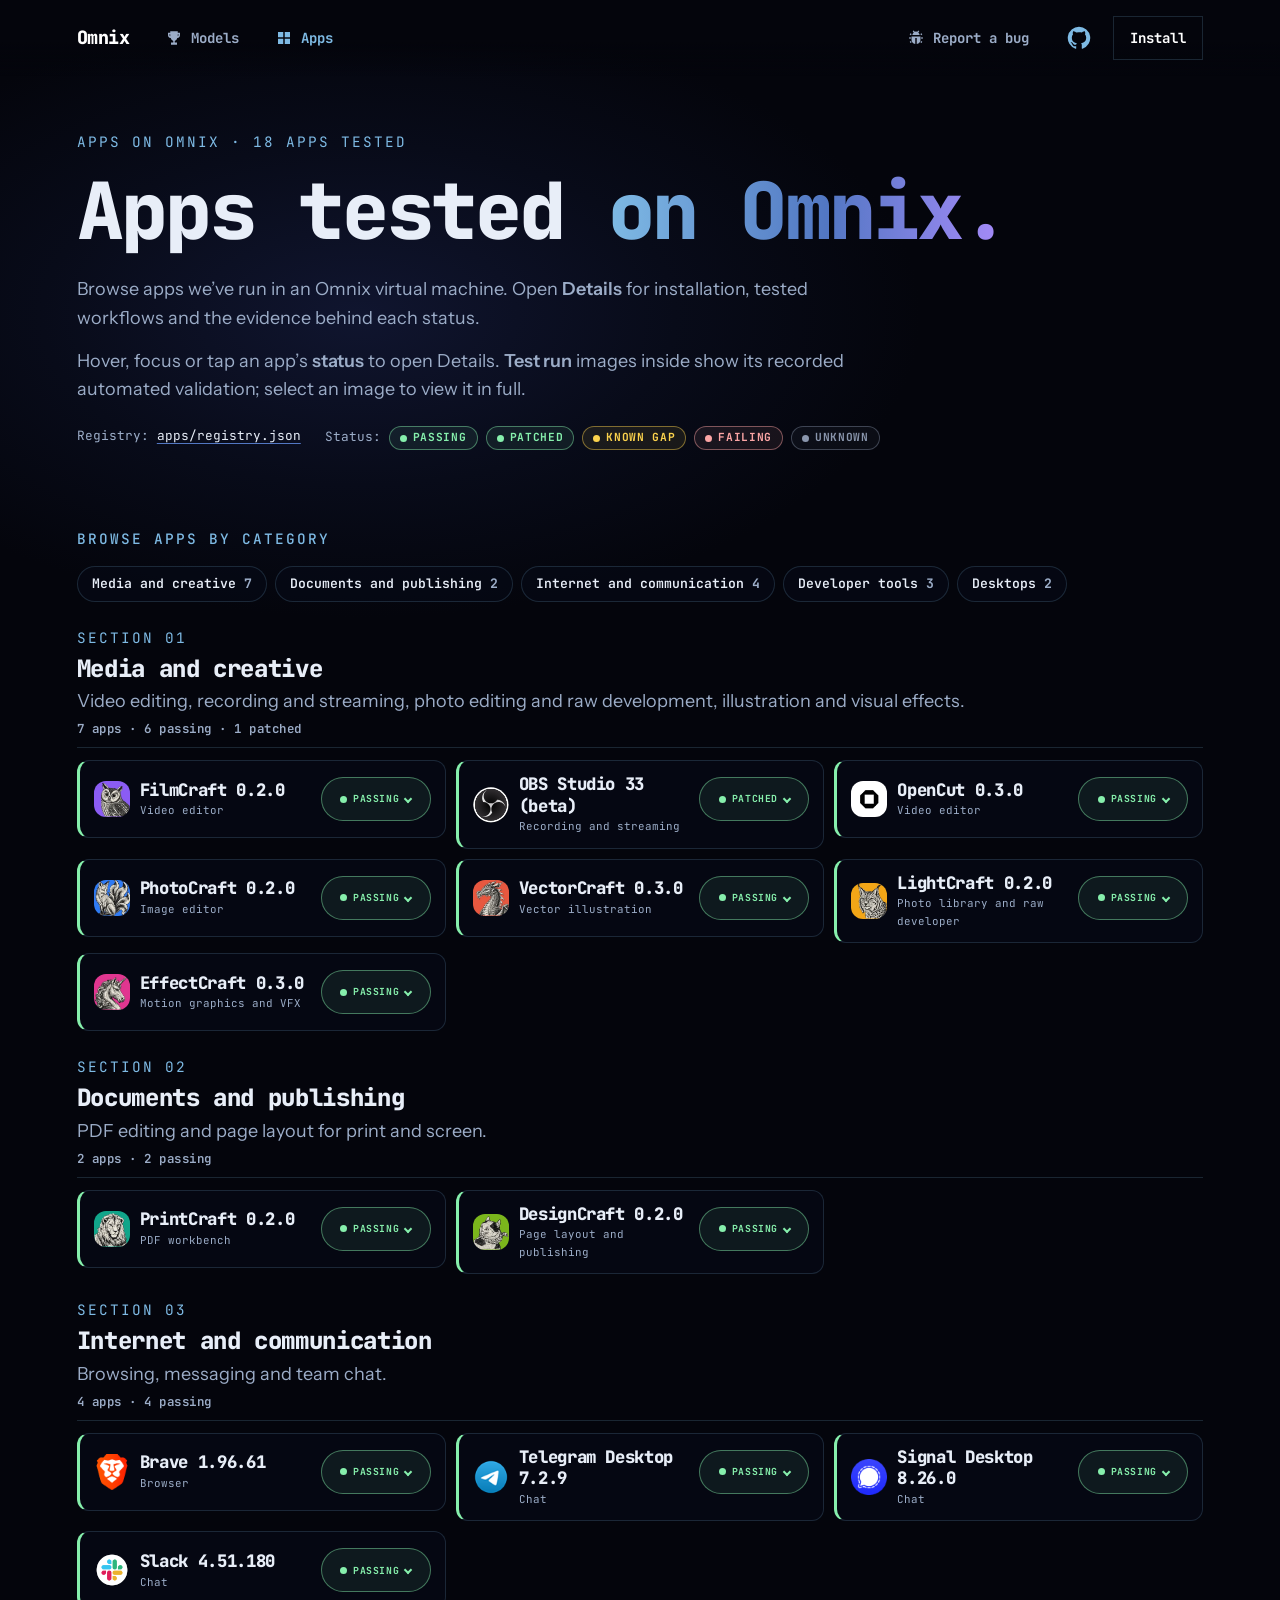
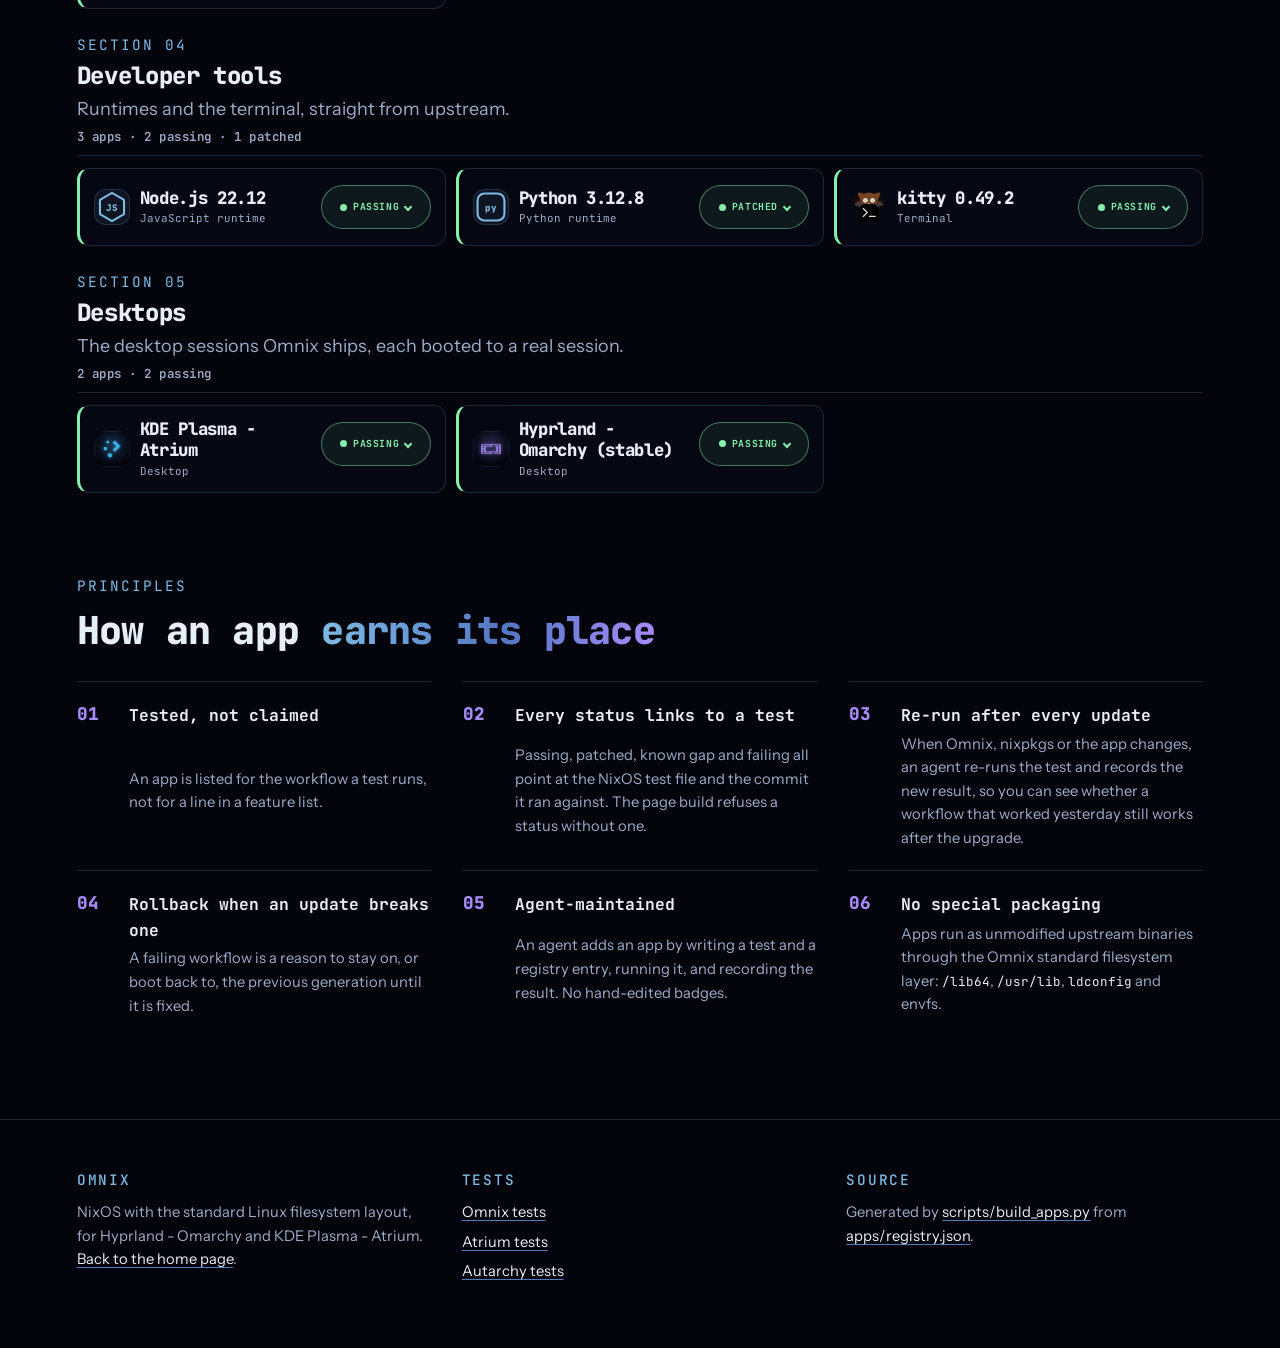
==== commit 72c051c8: "Combine app status and Details and move test images inside" ====
--- a/apps/index.html
+++ b/apps/index.html
@@ -107,28 +107,27 @@
   .badge-unknown { color: #8a96ad; border-color: rgba(138, 150, 173, .4); background: rgba(138, 150, 173, .06); }
 
   h2.eyebrow { font-size: var(--step--1); font-weight: 500; margin: 0 0 12px; }
-  /* Compact identity rows; all app information expands downward in place. */
-  .apps, .cands { list-style: none; padding: 0; display: grid; grid-template-columns: repeat(auto-fill, minmax(min(100%, 520px), 1fr)); gap: 10px; margin: 18px 0 0; align-items: start; }
+  /* Compact identity rows with one combined status/details control. */
+  .apps, .cands { list-style: none; padding: 0; display: grid; grid-template-columns: repeat(auto-fill, minmax(min(100%, 360px), 1fr)); gap: 10px; margin: 18px 0 0; align-items: start; }
   .app { position: relative; min-width: 0; padding: 12px 14px; border: 1px solid var(--line); border-left: 3px solid var(--status, var(--line)); border-radius: 12px; background: var(--panel); }
   .status-passing { --status: var(--ok); }
   .status-patched { --status: var(--ok); }
   .status-known-gap { --status: var(--amber); }
   .status-failing { --status: var(--bad); }
   .status-unknown { --status: #5d6880; }
-  .app > .app-head { display: grid; grid-template-columns: 40px minmax(0, 1fr) 64px 100px 48px; gap: 10px; align-items: center; min-height: 52px; }
-  .app-head .app-icon { width: 40px; height: 40px; }
+  .app > .app-head { display: grid; grid-template-columns: 36px minmax(0, 1fr); gap: 10px; align-items: center; min-height: 52px; padding-right: 120px; }
+  .app-head .app-icon { width: 36px; height: 36px; }
   .app-head .app-title { min-width: 0; }
-  .app-head h3 { font-size: .96rem; overflow-wrap: anywhere; }
-  .app-head .badge { margin: 0; font-size: .65rem; padding: 3px 8px; }
-  .app-head .app-cat { font-size: .7rem; }
-  .app > .app-head .badge { grid-column: 4; justify-self: center; margin-left: 0; }
-  .app > .app-head .validation-preview { grid-column: 5; }
-  .more > summary { position: absolute; top: 16px; right: 182px; min-width: 64px; height: 44px; cursor: pointer; list-style: none; display: flex; align-items: center; justify-content: center; gap: 8px; color: var(--ice); border-radius: 8px; font: 600 .7rem var(--font-mono); }
+  .app-head h3 { font-size: .86rem; overflow-wrap: anywhere; }
+  .app-head .app-cat { font-size: .68rem; }
+  .app-head .badge { margin-left: auto; }
+  .cand > .app-head { grid-template-columns: 36px minmax(0, 1fr) auto; padding-right: 0; }
+  .more > summary { position: absolute; top: 16px; right: 14px; min-width: 110px; height: 44px; box-sizing: border-box; cursor: pointer; list-style: none; display: flex; align-items: center; justify-content: center; gap: 6px; padding: 0 9px; font-size: .61rem; }
   .more > summary::-webkit-details-marker { display: none; }
   .more > summary::after { content: ""; width: 6px; height: 6px; border-right: 2px solid currentColor; border-bottom: 2px solid currentColor; transform: rotate(45deg); }
   .more[open] > summary::after, .more > summary[aria-expanded="true"]::after { transform: rotate(225deg); }
   .more > summary:hover { background: rgba(126, 186, 228, .1); }
-  .more > summary:focus-visible, .validation-preview:focus-visible { outline: 2px solid var(--ice); outline-offset: 2px; }
+  .more > summary:focus-visible, .validation-shot:focus-visible { outline: 2px solid var(--ice); outline-offset: 2px; }
   .more-body { display: flex; flex-direction: column; gap: 12px; border-top: 1px solid var(--line); margin-top: 12px; padding-top: 14px; }
   .details-dialog { position: fixed; inset: auto; margin: 0; z-index: 20; box-sizing: border-box; width: min(640px, calc(100vw - 24px)); max-height: calc(100dvh - 32px); overflow: auto; padding: 12px 14px; border: 1px solid rgba(126, 186, 228, .28); border-radius: 12px; background: linear-gradient(135deg, #111827, #0b1020); color: var(--ink); box-shadow: 0 12px 32px rgba(0, 0, 0, .5); }
   .details-dialog:not([hidden]) { animation: details-enter 140ms ease-out; }
@@ -171,35 +170,18 @@
   .evidence-fold > summary:focus-visible, .run-log > summary:focus-visible { outline: 2px solid var(--ice); outline-offset: -2px; }
   .evidence-fold > :not(summary) { margin-bottom: 12px; }
   .validation-caption { color: var(--muted); font-size: .8rem; }
-  .validation-preview { display: none; width: 48px; min-height: 48px; padding: 3px; border: 1px solid var(--line); border-radius: 7px; background: rgba(4, 5, 12, .6); color: var(--muted); cursor: pointer; }
-  .previews-ready .validation-preview { display: grid; place-items: center; gap: 3px; }
-  .validation-preview img { width: 40px; height: 28px; object-fit: cover; border-radius: 3px; }
-  .validation-preview span { white-space: nowrap; font: .53rem var(--font-mono); }
-  .validation-preview:hover, .validation-preview[aria-expanded="true"] { border-color: var(--ice); color: var(--ice); }
-  .validation-window { position: fixed; inset: auto; box-sizing: border-box; width: min(540px, calc(100vw - 24px)); max-height: calc(100dvh - 100px); overflow: auto; margin: 0; padding: 16px; border: 1px solid var(--ice); border-radius: 12px; background: #0b1020; color: var(--ink); box-shadow: 0 20px 60px rgba(0, 0, 0, .65); z-index: 10; }
-  .validation-window[hidden] { display: none; }
-  .validation-window::backdrop { background: transparent; pointer-events: none; }
-  .validation-window h3 { font: 700 .95rem/1.4 var(--font-mono); margin: 0 40px 8px 0; }
-  .validation-window .preview-context { font: .75rem/1.6 var(--font-mono); color: var(--ice); margin: 0 0 12px; }
-  .validation-window figure { margin: 0; }
-  .validation-window figure { display: flex; flex-direction: column; }
-  .validation-window img { width: 100%; max-height: min(38dvh, 280px); object-fit: contain; display: block; background: #000; border-radius: 6px; }
-  .validation-window figcaption { order: -1; color: var(--muted); font-size: .8rem; margin: 0 0 10px; }
-  .validation-window a { color: var(--ice); font-size: .8rem; display: inline-block; margin-top: 10px; }
-  .preview-close { position: absolute; right: 8px; top: 8px; width: 44px; height: 44px; border: 0; border-radius: 8px; background: transparent; color: var(--ink); font-size: 1.5rem; cursor: pointer; }
-  .preview-close:hover { background: rgba(126, 186, 228, .1); }
-  .preview-close:focus-visible { outline: 2px solid var(--ice); outline-offset: -2px; }
+  .details-overview { display: grid; grid-template-columns: minmax(0, 1fr) auto; gap: 10px; align-items: start; }
+  .validation-shot { display: grid; gap: 4px; width: 88px; text-align: center; color: var(--muted); text-decoration: none; font: .55rem var(--font-mono); }
+  .validation-shot img { width: 88px; height: 56px; object-fit: cover; border: 1px solid var(--line); border-radius: 6px; }
+  .validation-shot:hover { color: var(--ice); }
   @media (max-width: 640px) {
-    .app > .app-head { grid-template-columns: 32px 26px minmax(0, 1fr) 48px; gap: 6px; padding-right: 0; min-height: 82px; }
-    .app-head .app-icon { width: 32px; height: 32px; grid-column: 1; grid-row: 1; }
-    .app > .app-head h3 { font-size: .88rem; }
-    .app-head .app-title { grid-column: 2 / -1; grid-row: 1; }
-    .app > .app-head .badge { grid-column: 3; grid-row: 2; justify-self: center; }
-    .app > .app-head .badge { margin-left: 0; }
-    .app > .app-head .validation-preview { grid-column: 4; grid-row: 2; min-height: 44px; padding: 2px; gap: 2px; }
-    .validation-preview img { width: 36px; height: 24px; }
-    .validation-preview span { font: .53rem/1 var(--font-mono); }
-    .more > summary { top: auto; left: 14px; right: auto; margin-top: -46px; }
+    .app > .app-head { grid-template-columns: 32px minmax(0, 1fr); gap: 8px; padding-right: 98px; }
+    .app-head .app-icon { width: 32px; height: 32px; }
+    .app > .app-head h3 { font-size: .8rem; }
+    .more > summary { min-width: 88px; padding: 0 6px; font-size: .56rem; }
+    .details-overview { grid-template-columns: minmax(0, 1fr); gap: 4px; }
+    .validation-shot { grid-template-columns: 64px auto; align-items: center; width: fit-content; margin-bottom: 8px; }
+    .validation-shot img { width: 64px; height: 40px; }
   }
   /* Sections remain expanded so every app is available for scanning. */
   .sec-index ul { list-style: none; display: flex; flex-wrap: wrap; gap: 8px; padding: 0; margin: 18px 0 0; }
@@ -299,7 +281,7 @@
     <div class="eyebrow">Apps on Omnix · 18 apps tested</div>
     <h1>Apps tested <em>on Omnix.</em></h1>
     <p class="lede">Browse apps we’ve run in an Omnix virtual machine. Open <strong>Details</strong> for installation, tested workflows and the evidence behind each status.</p>
-    <p class="lede disclosure-help">The <strong>Test run</strong> thumbnails show automated validation screenshots. Hover, focus or tap one to preview the recorded run.</p>
+    <p class="lede disclosure-help">Hover, focus or tap an app’s <strong>status</strong> to open Details. <strong>Test run</strong> images inside show its recorded automated validation; select an image to view it in full.</p>
     <p class="meta"><span>Registry: <a href="https://github.com/Omnix-Linux/omnix-linux.github.io/blob/main/apps/registry.json">apps/registry.json</a></span><span class="legend">Status: <span class="badge badge-passing">Passing</span> <span class="badge badge-patched">Patched</span> <span class="badge badge-known-gap">Known gap</span> <span class="badge badge-failing">Failing</span> <span class="badge badge-unknown">Unknown</span></span></p>
 
     <section aria-labelledby="lineup">
@@ -328,15 +310,15 @@
   <header class="app-head">
     <img class="app-icon" src="../assets/app-icons/filmcraft.webp" alt="" width="48" height="48" loading="lazy" decoding="async">
     <div class="app-title"><h3>FilmCraft 0.2.0</h3><p class="app-cat">Video editor</p></div>
-    <span class="badge badge-passing">Passing</span>
-<button class="validation-preview" type="button" aria-controls="validation-window" aria-expanded="false" aria-label="Automated test run for FilmCraft 0.2.0" data-app-name="FilmCraft 0.2.0" data-result="Passing" data-run-date="2026-10-06" data-shot="../assets/app-shots/filmcraft.webp" data-test-url="https://github.com/Omnix-Linux/Omnix/blob/3f1ce17/tests/apps-gui.nix"><img src="../assets/app-shots/filmcraft.webp" alt="" width="40" height="28" loading="lazy" decoding="async"><span>Test run</span></button>
-  </header>
-  <details class="more">
-    <summary aria-label="Details for FilmCraft 0.2.0"><span>Details</span></summary>
-    <div class="more-body">
+  </header>
+  <details class="more">
+    <summary class="badge badge-passing" aria-label="Passing — Details for FilmCraft 0.2.0"><span>Passing</span></summary>
+    <div class="more-body">
+      <div class="details-overview"><div>
       <p class="app-desc">ArtCraft&#x27;s native Rust video editor, run from its unmodified GitHub release.</p>
 
       <p class="validation-summary"><span class="validation-result">Passing</span><span class="validation-date">Tested <time datetime="2026-10-06">2026-10-06</time></span><span>x86_64-linux</span></p>
+      </div><a class="validation-shot" href="../assets/app-shots/filmcraft.webp" aria-label="View automated test run screenshot for FilmCraft 0.2.0"><img src="../assets/app-shots/filmcraft.webp" alt="FilmCraft 0.2.0 running during its automated Omnix test" width="88" height="56" loading="lazy" decoding="async"><span>Test run ↗</span></a></div>
       <details class="evidence-fold" open>
         <summary>Package source</summary>
         <p class="dist" title="Checked 2026-10-06"><a href="https://github.com/storytold/filmcraft/releases/tag/v0.2.0">GitHub release v0.2.0</a> · <span class="dist-ok">SHA-256 checksums</span> · <span class="dist-warn">Not attested</span> · <span>Apache-2.0</span> · <a href="https://getartcraft.com/apps/filmcraft">Website</a></p>
@@ -374,15 +356,15 @@
   <header class="app-head">
     <img class="app-icon" src="../assets/desktop-icons/com.obsproject.Studio.svg" alt="" width="48" height="48" loading="lazy" decoding="async">
     <div class="app-title"><h3>OBS Studio 33 (beta)</h3><p class="app-cat">Recording and streaming</p></div>
-    <span class="badge badge-patched">Patched</span>
-<button class="validation-preview" type="button" aria-controls="validation-window" aria-expanded="false" aria-label="Automated test run for OBS Studio 33 (beta)" data-app-name="OBS Studio 33 (beta)" data-result="Patched" data-run-date="2026-10-06" data-shot="../assets/app-shots/obs.webp" data-test-url="https://github.com/Omnix-Linux/Omnix/blob/cfca01d/tests/apps-gui.nix"><img src="../assets/app-shots/obs.webp" alt="" width="40" height="28" loading="lazy" decoding="async"><span>Test run</span></button>
-  </header>
-  <details class="more">
-    <summary aria-label="Details for OBS Studio 33 (beta)"><span>Details</span></summary>
-    <div class="more-body">
+  </header>
+  <details class="more">
+    <summary class="badge badge-patched" aria-label="Patched — Details for OBS Studio 33 (beta)"><span>Patched</span></summary>
+    <div class="more-body">
+      <div class="details-overview"><div>
       <p class="app-desc">Screen recording and live streaming. Omnix builds OBS from its own fork&#x27;s master: upstream master plus Omnix&#x27;s fixes, synced from time to time.</p>
 
       <p class="validation-summary"><span class="validation-result">Patched</span><span class="validation-date">Tested <time datetime="2026-10-06">2026-10-06</time></span><span>x86_64-linux</span></p>
+      </div><a class="validation-shot" href="../assets/app-shots/obs.webp" aria-label="View automated test run screenshot for OBS Studio 33 (beta)"><img src="../assets/app-shots/obs.webp" alt="OBS Studio 33 (beta) running during its automated Omnix test" width="88" height="56" loading="lazy" decoding="async"><span>Test run ↗</span></a></div>
       <details class="evidence-fold" open>
         <summary>Package source</summary>
         <p class="dist" title="Checked 2026-10-06"><a href="https://github.com/omnix-apps/obs-studio/commits/master">omnix-apps/obs-studio fork · master</a> · <span>GPL-2.0</span> · <a href="https://obsproject.com">Website</a></p>
@@ -420,15 +402,15 @@
   <header class="app-head">
     <img class="app-icon" src="../assets/app-icons/opencut.webp" alt="" width="48" height="48" loading="lazy" decoding="async">
     <div class="app-title"><h3>OpenCut 0.3.0</h3><p class="app-cat">Video editor</p></div>
-    <span class="badge badge-passing">Passing</span>
-<button class="validation-preview" type="button" aria-controls="validation-window" aria-expanded="false" aria-label="Automated test run for OpenCut 0.3.0" data-app-name="OpenCut 0.3.0" data-result="Passing" data-run-date="2026-10-06" data-shot="../assets/app-shots/opencut.webp" data-test-url="https://github.com/Omnix-Linux/Omnix/blob/3f1ce17/tests/apps-opencut.nix"><img src="../assets/app-shots/opencut.webp" alt="" width="40" height="28" loading="lazy" decoding="async"><span>Test run</span></button>
-  </header>
-  <details class="more">
-    <summary aria-label="Details for OpenCut 0.3.0"><span>Details</span></summary>
-    <div class="more-body">
+  </header>
+  <details class="more">
+    <summary class="badge badge-passing" aria-label="Passing — Details for OpenCut 0.3.0"><span>Passing</span></summary>
+    <div class="more-body">
+      <div class="details-overview"><div>
       <p class="app-desc">Open-source browser video editor (Next.js), built from its v0.3.0 source, served locally and opened in Brave.</p>
 
       <p class="validation-summary"><span class="validation-result">Passing</span><span class="validation-date">Tested <time datetime="2026-10-06">2026-10-06</time></span><span>x86_64-linux</span></p>
+      </div><a class="validation-shot" href="../assets/app-shots/opencut.webp" aria-label="View automated test run screenshot for OpenCut 0.3.0"><img src="../assets/app-shots/opencut.webp" alt="OpenCut 0.3.0 running during its automated Omnix test" width="88" height="56" loading="lazy" decoding="async"><span>Test run ↗</span></a></div>
       <details class="evidence-fold" open>
         <summary>Package source</summary>
         <p class="dist" title="Checked 2026-10-06"><a href="https://github.com/OpenCut-app/OpenCut/releases/tag/v0.3.0">GitHub source (tag) · v0.3.0</a> · <span>MIT</span> · <a href="https://opencut.app">Website</a></p>
@@ -466,15 +448,15 @@
   <header class="app-head">
     <img class="app-icon" src="../assets/app-icons/photocraft.webp" alt="" width="48" height="48" loading="lazy" decoding="async">
     <div class="app-title"><h3>PhotoCraft 0.2.0</h3><p class="app-cat">Image editor</p></div>
-    <span class="badge badge-passing">Passing</span>
-<button class="validation-preview" type="button" aria-controls="validation-window" aria-expanded="false" aria-label="Automated test run for PhotoCraft 0.2.0" data-app-name="PhotoCraft 0.2.0" data-result="Passing" data-run-date="2026-10-06" data-shot="../assets/app-shots/photocraft.webp" data-test-url="https://github.com/Omnix-Linux/Omnix/blob/3f1ce17/tests/apps-artcraft.nix"><img src="../assets/app-shots/photocraft.webp" alt="" width="40" height="28" loading="lazy" decoding="async"><span>Test run</span></button>
-  </header>
-  <details class="more">
-    <summary aria-label="Details for PhotoCraft 0.2.0"><span>Details</span></summary>
-    <div class="more-body">
+  </header>
+  <details class="more">
+    <summary class="badge badge-passing" aria-label="Passing — Details for PhotoCraft 0.2.0"><span>Passing</span></summary>
+    <div class="more-body">
+      <div class="details-overview"><div>
       <p class="app-desc">Layered raster editing in a native Rust app. Run from its unmodified GitHub release.</p>
 
       <p class="validation-summary"><span class="validation-result">Passing</span><span class="validation-date">Tested <time datetime="2026-10-06">2026-10-06</time></span><span>x86_64-linux</span></p>
+      </div><a class="validation-shot" href="../assets/app-shots/photocraft.webp" aria-label="View automated test run screenshot for PhotoCraft 0.2.0"><img src="../assets/app-shots/photocraft.webp" alt="PhotoCraft 0.2.0 running during its automated Omnix test" width="88" height="56" loading="lazy" decoding="async"><span>Test run ↗</span></a></div>
       <details class="evidence-fold" open>
         <summary>Package source</summary>
         <p class="dist" title="Checked 2026-10-06"><a href="https://github.com/storytold/photocraft/releases/tag/v0.2.0">GitHub release v0.2.0</a> · <span class="dist-ok">SHA-256 checksums</span> · <span class="dist-warn">Not attested</span> · <span>Apache-2.0</span> · <a href="https://getartcraft.com/apps/photocraft">Website</a></p>
@@ -512,15 +494,15 @@
   <header class="app-head">
     <img class="app-icon" src="../assets/app-icons/vectorcraft.webp" alt="" width="48" height="48" loading="lazy" decoding="async">
     <div class="app-title"><h3>VectorCraft 0.3.0</h3><p class="app-cat">Vector illustration</p></div>
-    <span class="badge badge-passing">Passing</span>
-<button class="validation-preview" type="button" aria-controls="validation-window" aria-expanded="false" aria-label="Automated test run for VectorCraft 0.3.0" data-app-name="VectorCraft 0.3.0" data-result="Passing" data-run-date="2026-10-06" data-shot="../assets/app-shots/vectorcraft.webp" data-test-url="https://github.com/Omnix-Linux/Omnix/blob/3f1ce17/tests/apps-artcraft.nix"><img src="../assets/app-shots/vectorcraft.webp" alt="" width="40" height="28" loading="lazy" decoding="async"><span>Test run</span></button>
-  </header>
-  <details class="more">
-    <summary aria-label="Details for VectorCraft 0.3.0"><span>Details</span></summary>
-    <div class="more-body">
+  </header>
+  <details class="more">
+    <summary class="badge badge-passing" aria-label="Passing — Details for VectorCraft 0.3.0"><span>Passing</span></summary>
+    <div class="more-body">
+      <div class="details-overview"><div>
       <p class="app-desc">Paths, shapes and type for illustration and logos. Run from its unmodified GitHub release.</p>
 
       <p class="validation-summary"><span class="validation-result">Passing</span><span class="validation-date">Tested <time datetime="2026-10-06">2026-10-06</time></span><span>x86_64-linux</span></p>
+      </div><a class="validation-shot" href="../assets/app-shots/vectorcraft.webp" aria-label="View automated test run screenshot for VectorCraft 0.3.0"><img src="../assets/app-shots/vectorcraft.webp" alt="VectorCraft 0.3.0 running during its automated Omnix test" width="88" height="56" loading="lazy" decoding="async"><span>Test run ↗</span></a></div>
       <details class="evidence-fold" open>
         <summary>Package source</summary>
         <p class="dist" title="Checked 2026-10-06"><a href="https://github.com/storytold/vectorcraft/releases/tag/v0.3.0">GitHub release v0.3.0</a> · <span class="dist-ok">SHA-256 checksums</span> · <span class="dist-warn">Not attested</span> · <span>Apache-2.0</span> · <a href="https://getartcraft.com/apps/vectorcraft">Website</a></p>
@@ -558,15 +540,15 @@
   <header class="app-head">
     <img class="app-icon" src="../assets/app-icons/lightcraft.webp" alt="" width="48" height="48" loading="lazy" decoding="async">
     <div class="app-title"><h3>LightCraft 0.2.0</h3><p class="app-cat">Photo library and raw developer</p></div>
-    <span class="badge badge-passing">Passing</span>
-<button class="validation-preview" type="button" aria-controls="validation-window" aria-expanded="false" aria-label="Automated test run for LightCraft 0.2.0" data-app-name="LightCraft 0.2.0" data-result="Passing" data-run-date="2026-10-06" data-shot="../assets/app-shots/lightcraft.webp" data-test-url="https://github.com/Omnix-Linux/Omnix/blob/3f1ce17/tests/apps-artcraft.nix"><img src="../assets/app-shots/lightcraft.webp" alt="" width="40" height="28" loading="lazy" decoding="async"><span>Test run</span></button>
-  </header>
-  <details class="more">
-    <summary aria-label="Details for LightCraft 0.2.0"><span>Details</span></summary>
-    <div class="more-body">
+  </header>
+  <details class="more">
+    <summary class="badge badge-passing" aria-label="Passing — Details for LightCraft 0.2.0"><span>Passing</span></summary>
+    <div class="more-body">
+      <div class="details-overview"><div>
       <p class="app-desc">Catalogue and develop raw photos. Run from its unmodified GitHub release.</p>
 
       <p class="validation-summary"><span class="validation-result">Passing</span><span class="validation-date">Tested <time datetime="2026-10-06">2026-10-06</time></span><span>x86_64-linux</span></p>
+      </div><a class="validation-shot" href="../assets/app-shots/lightcraft.webp" aria-label="View automated test run screenshot for LightCraft 0.2.0"><img src="../assets/app-shots/lightcraft.webp" alt="LightCraft 0.2.0 running during its automated Omnix test" width="88" height="56" loading="lazy" decoding="async"><span>Test run ↗</span></a></div>
       <details class="evidence-fold" open>
         <summary>Package source</summary>
         <p class="dist" title="Checked 2026-10-06"><a href="https://github.com/storytold/lightcraft/releases/tag/v0.2.0">GitHub release v0.2.0</a> · <span class="dist-ok">SHA-256 checksums</span> · <span class="dist-warn">Not attested</span> · <span>Apache-2.0</span> · <a href="https://getartcraft.com/apps/lightcraft">Website</a></p>
@@ -604,15 +586,15 @@
   <header class="app-head">
     <img class="app-icon" src="../assets/app-icons/effectcraft.webp" alt="" width="48" height="48" loading="lazy" decoding="async">
     <div class="app-title"><h3>EffectCraft 0.3.0</h3><p class="app-cat">Motion graphics and VFX</p></div>
-    <span class="badge badge-passing">Passing</span>
-<button class="validation-preview" type="button" aria-controls="validation-window" aria-expanded="false" aria-label="Automated test run for EffectCraft 0.3.0" data-app-name="EffectCraft 0.3.0" data-result="Passing" data-run-date="2026-10-06" data-shot="../assets/app-shots/effectcraft.webp" data-test-url="https://github.com/Omnix-Linux/Omnix/blob/3f1ce17/tests/apps-artcraft.nix"><img src="../assets/app-shots/effectcraft.webp" alt="" width="40" height="28" loading="lazy" decoding="async"><span>Test run</span></button>
-  </header>
-  <details class="more">
-    <summary aria-label="Details for EffectCraft 0.3.0"><span>Details</span></summary>
-    <div class="more-body">
+  </header>
+  <details class="more">
+    <summary class="badge badge-passing" aria-label="Passing — Details for EffectCraft 0.3.0"><span>Passing</span></summary>
+    <div class="more-body">
+      <div class="details-overview"><div>
       <p class="app-desc">Compositing, motion graphics and visual effects. Run from its unmodified GitHub release.</p>
 
       <p class="validation-summary"><span class="validation-result">Passing</span><span class="validation-date">Tested <time datetime="2026-10-06">2026-10-06</time></span><span>x86_64-linux</span></p>
+      </div><a class="validation-shot" href="../assets/app-shots/effectcraft.webp" aria-label="View automated test run screenshot for EffectCraft 0.3.0"><img src="../assets/app-shots/effectcraft.webp" alt="EffectCraft 0.3.0 running during its automated Omnix test" width="88" height="56" loading="lazy" decoding="async"><span>Test run ↗</span></a></div>
       <details class="evidence-fold" open>
         <summary>Package source</summary>
         <p class="dist" title="Checked 2026-10-06"><a href="https://github.com/storytold/effectcraft/releases/tag/v0.3.0">GitHub release v0.3.0</a> · <span class="dist-ok">SHA-256 checksums</span> · <span class="dist-warn">Not attested</span> · <span>Apache-2.0</span> · <a href="https://getartcraft.com/apps/effectcraft">Website</a></p>
@@ -664,15 +646,15 @@
   <header class="app-head">
     <img class="app-icon" src="../assets/app-icons/printcraft.webp" alt="" width="48" height="48" loading="lazy" decoding="async">
     <div class="app-title"><h3>PrintCraft 0.2.0</h3><p class="app-cat">PDF workbench</p></div>
-    <span class="badge badge-passing">Passing</span>
-<button class="validation-preview" type="button" aria-controls="validation-window" aria-expanded="false" aria-label="Automated test run for PrintCraft 0.2.0" data-app-name="PrintCraft 0.2.0" data-result="Passing" data-run-date="2026-10-06" data-shot="../assets/app-shots/printcraft.webp" data-test-url="https://github.com/Omnix-Linux/Omnix/blob/3f1ce17/tests/apps-artcraft.nix"><img src="../assets/app-shots/printcraft.webp" alt="" width="40" height="28" loading="lazy" decoding="async"><span>Test run</span></button>
-  </header>
-  <details class="more">
-    <summary aria-label="Details for PrintCraft 0.2.0"><span>Details</span></summary>
-    <div class="more-body">
+  </header>
+  <details class="more">
+    <summary class="badge badge-passing" aria-label="Passing — Details for PrintCraft 0.2.0"><span>Passing</span></summary>
+    <div class="more-body">
+      <div class="details-overview"><div>
       <p class="app-desc">Read, edit and assemble PDFs. Run from its unmodified GitHub release.</p>
 
       <p class="validation-summary"><span class="validation-result">Passing</span><span class="validation-date">Tested <time datetime="2026-10-06">2026-10-06</time></span><span>x86_64-linux</span></p>
+      </div><a class="validation-shot" href="../assets/app-shots/printcraft.webp" aria-label="View automated test run screenshot for PrintCraft 0.2.0"><img src="../assets/app-shots/printcraft.webp" alt="PrintCraft 0.2.0 running during its automated Omnix test" width="88" height="56" loading="lazy" decoding="async"><span>Test run ↗</span></a></div>
       <details class="evidence-fold" open>
         <summary>Package source</summary>
         <p class="dist" title="Checked 2026-10-06"><a href="https://github.com/storytold/printcraft/releases/tag/v0.2.0">GitHub release v0.2.0</a> · <span class="dist-ok">SHA-256 checksums</span> · <span class="dist-warn">Not attested</span> · <span>Apache-2.0</span> · <a href="https://getartcraft.com/apps/printcraft">Website</a></p>
@@ -710,15 +692,15 @@
   <header class="app-head">
     <img class="app-icon" src="../assets/app-icons/designcraft.webp" alt="" width="48" height="48" loading="lazy" decoding="async">
     <div class="app-title"><h3>DesignCraft 0.2.0</h3><p class="app-cat">Page layout and publishing</p></div>
-    <span class="badge badge-passing">Passing</span>
-<button class="validation-preview" type="button" aria-controls="validation-window" aria-expanded="false" aria-label="Automated test run for DesignCraft 0.2.0" data-app-name="DesignCraft 0.2.0" data-result="Passing" data-run-date="2026-10-06" data-shot="../assets/app-shots/designcraft.webp" data-test-url="https://github.com/Omnix-Linux/Omnix/blob/3f1ce17/tests/apps-artcraft.nix"><img src="../assets/app-shots/designcraft.webp" alt="" width="40" height="28" loading="lazy" decoding="async"><span>Test run</span></button>
-  </header>
-  <details class="more">
-    <summary aria-label="Details for DesignCraft 0.2.0"><span>Details</span></summary>
-    <div class="more-body">
+  </header>
+  <details class="more">
+    <summary class="badge badge-passing" aria-label="Passing — Details for DesignCraft 0.2.0"><span>Passing</span></summary>
+    <div class="more-body">
+      <div class="details-overview"><div>
       <p class="app-desc">Lay out pages for print and screen. Run from its unmodified GitHub release.</p>
 
       <p class="validation-summary"><span class="validation-result">Passing</span><span class="validation-date">Tested <time datetime="2026-10-06">2026-10-06</time></span><span>x86_64-linux</span></p>
+      </div><a class="validation-shot" href="../assets/app-shots/designcraft.webp" aria-label="View automated test run screenshot for DesignCraft 0.2.0"><img src="../assets/app-shots/designcraft.webp" alt="DesignCraft 0.2.0 running during its automated Omnix test" width="88" height="56" loading="lazy" decoding="async"><span>Test run ↗</span></a></div>
       <details class="evidence-fold" open>
         <summary>Package source</summary>
         <p class="dist" title="Checked 2026-10-06"><a href="https://github.com/storytold/designcraft/releases/tag/v0.2.0">GitHub release v0.2.0</a> · <span class="dist-ok">SHA-256 checksums</span> · <span class="dist-warn">Not attested</span> · <span>Apache-2.0</span> · <a href="https://getartcraft.com/apps/designcraft">Website</a></p>
@@ -770,15 +752,15 @@
   <header class="app-head">
     <img class="app-icon" src="../assets/desktop-icons/brave-browser.png" alt="" width="48" height="48" loading="lazy" decoding="async">
     <div class="app-title"><h3>Brave 1.96.61</h3><p class="app-cat">Browser</p></div>
-    <span class="badge badge-passing">Passing</span>
-<button class="validation-preview" type="button" aria-controls="validation-window" aria-expanded="false" aria-label="Automated test run for Brave 1.96.61" data-app-name="Brave 1.96.61" data-result="Passing" data-run-date="2026-10-06" data-shot="../assets/app-shots/brave.webp" data-test-url="https://github.com/Omnix-Linux/Omnix/blob/3f1ce17/tests/apps-desktop.nix"><img src="../assets/app-shots/brave.webp" alt="" width="40" height="28" loading="lazy" decoding="async"><span>Test run</span></button>
-  </header>
-  <details class="more">
-    <summary aria-label="Details for Brave 1.96.61"><span>Details</span></summary>
-    <div class="more-body">
+  </header>
+  <details class="more">
+    <summary class="badge badge-passing" aria-label="Passing — Details for Brave 1.96.61"><span>Passing</span></summary>
+    <div class="more-body">
+      <div class="details-overview"><div>
       <p class="app-desc">Brave&#x27;s official Linux build, run from its unmodified GitHub release zip.</p>
 
       <p class="validation-summary"><span class="validation-result">Passing</span><span class="validation-date">Tested <time datetime="2026-10-06">2026-10-06</time></span><span>x86_64-linux</span></p>
+      </div><a class="validation-shot" href="../assets/app-shots/brave.webp" aria-label="View automated test run screenshot for Brave 1.96.61"><img src="../assets/app-shots/brave.webp" alt="Brave 1.96.61 running during its automated Omnix test" width="88" height="56" loading="lazy" decoding="async"><span>Test run ↗</span></a></div>
       <details class="evidence-fold" open>
         <summary>Package source</summary>
         <p class="dist" title="Checked 2026-10-06"><a href="https://github.com/brave/brave-browser/releases/tag/v1.96.61">GitHub release v1.96.61</a> · <span class="dist-ok">SHA-256 checksums</span> · <span class="dist-warn">Not attested</span> · <span>MPL-2.0</span> · <a href="https://brave.com">Website</a></p>
@@ -813,15 +795,15 @@
   <header class="app-head">
     <img class="app-icon" src="../assets/desktop-icons/org.telegram.desktop.png" alt="" width="48" height="48" loading="lazy" decoding="async">
     <div class="app-title"><h3>Telegram Desktop 7.2.9</h3><p class="app-cat">Chat</p></div>
-    <span class="badge badge-passing">Passing</span>
-<button class="validation-preview" type="button" aria-controls="validation-window" aria-expanded="false" aria-label="Automated test run for Telegram Desktop 7.2.9" data-app-name="Telegram Desktop 7.2.9" data-result="Passing" data-run-date="2026-10-06" data-shot="../assets/app-shots/telegram.webp" data-test-url="https://github.com/Omnix-Linux/Omnix/blob/3f1ce17/tests/apps-desktop.nix"><img src="../assets/app-shots/telegram.webp" alt="" width="40" height="28" loading="lazy" decoding="async"><span>Test run</span></button>
-  </header>
-  <details class="more">
-    <summary aria-label="Details for Telegram Desktop 7.2.9"><span>Details</span></summary>
-    <div class="more-body">
+  </header>
+  <details class="more">
+    <summary class="badge badge-passing" aria-label="Passing — Details for Telegram Desktop 7.2.9"><span>Passing</span></summary>
+    <div class="more-body">
+      <div class="details-overview"><div>
       <p class="app-desc">Telegram&#x27;s official Linux build, run from its unmodified GitHub release tarball.</p>
 
       <p class="validation-summary"><span class="validation-result">Passing</span><span class="validation-date">Tested <time datetime="2026-10-06">2026-10-06</time></span><span>x86_64-linux</span></p>
+      </div><a class="validation-shot" href="../assets/app-shots/telegram.webp" aria-label="View automated test run screenshot for Telegram Desktop 7.2.9"><img src="../assets/app-shots/telegram.webp" alt="Telegram Desktop 7.2.9 running during its automated Omnix test" width="88" height="56" loading="lazy" decoding="async"><span>Test run ↗</span></a></div>
       <details class="evidence-fold" open>
         <summary>Package source</summary>
         <p class="dist" title="Checked 2026-10-06"><a href="https://github.com/telegramdesktop/tdesktop/releases/tag/v7.2.9">GitHub release v7.2.9</a> · <span class="dist-warn">No checksums</span> · <span class="dist-warn">Not attested</span> · <span>GPL-3.0</span> · <a href="https://desktop.telegram.org">Website</a></p>
@@ -855,15 +837,15 @@
   <header class="app-head">
     <img class="app-icon" src="../assets/desktop-icons/signal-desktop.png" alt="" width="48" height="48" loading="lazy" decoding="async">
     <div class="app-title"><h3>Signal Desktop 8.26.0</h3><p class="app-cat">Chat</p></div>
-    <span class="badge badge-passing">Passing</span>
-<button class="validation-preview" type="button" aria-controls="validation-window" aria-expanded="false" aria-label="Automated test run for Signal Desktop 8.26.0" data-app-name="Signal Desktop 8.26.0" data-result="Passing" data-run-date="2026-10-06" data-shot="../assets/app-shots/signal.webp" data-test-url="https://github.com/Omnix-Linux/Omnix/blob/3f1ce17/tests/apps-desktop.nix"><img src="../assets/app-shots/signal.webp" alt="" width="40" height="28" loading="lazy" decoding="async"><span>Test run</span></button>
-  </header>
-  <details class="more">
-    <summary aria-label="Details for Signal Desktop 8.26.0"><span>Details</span></summary>
-    <div class="more-body">
+  </header>
+  <details class="more">
+    <summary class="badge badge-passing" aria-label="Passing — Details for Signal Desktop 8.26.0"><span>Passing</span></summary>
+    <div class="more-body">
+      <div class="details-overview"><div>
       <p class="app-desc">End-to-end encrypted messenger, from nixpkgs (Signal publishes only an apt repository).</p>
 
       <p class="validation-summary"><span class="validation-result">Passing</span><span class="validation-date">Tested <time datetime="2026-10-06">2026-10-06</time></span><span>x86_64-linux</span></p>
+      </div><a class="validation-shot" href="../assets/app-shots/signal.webp" aria-label="View automated test run screenshot for Signal Desktop 8.26.0"><img src="../assets/app-shots/signal.webp" alt="Signal Desktop 8.26.0 running during its automated Omnix test" width="88" height="56" loading="lazy" decoding="async"><span>Test run ↗</span></a></div>
       <details class="evidence-fold" open>
         <summary>Package source</summary>
         <p class="dist" title="Checked 2026-10-06"><a href="https://search.nixos.org/packages?channel=unstable&amp;query=signal-desktop">nixpkgs · signal-desktop</a> · <span>AGPL-3.0</span> · <a href="https://signal.org/download/">Website</a></p>
@@ -895,15 +877,15 @@
   <header class="app-head">
     <img class="app-icon" src="../assets/desktop-icons/slack.png" alt="" width="48" height="48" loading="lazy" decoding="async">
     <div class="app-title"><h3>Slack 4.51.180</h3><p class="app-cat">Chat</p></div>
-    <span class="badge badge-passing">Passing</span>
-<button class="validation-preview" type="button" aria-controls="validation-window" aria-expanded="false" aria-label="Automated test run for Slack 4.51.180" data-app-name="Slack 4.51.180" data-result="Passing" data-run-date="2026-10-06" data-shot="../assets/app-shots/slack.webp" data-test-url="https://github.com/Omnix-Linux/Omnix/blob/3f1ce17/tests/apps-desktop.nix"><img src="../assets/app-shots/slack.webp" alt="" width="40" height="28" loading="lazy" decoding="async"><span>Test run</span></button>
-  </header>
-  <details class="more">
-    <summary aria-label="Details for Slack 4.51.180"><span>Details</span></summary>
-    <div class="more-body">
+  </header>
+  <details class="more">
+    <summary class="badge badge-passing" aria-label="Passing — Details for Slack 4.51.180"><span>Passing</span></summary>
+    <div class="more-body">
+      <div class="details-overview"><div>
       <p class="app-desc">Team chat, from nixpkgs (unfree; Slack publishes only .deb and .rpm).</p>
 
       <p class="validation-summary"><span class="validation-result">Passing</span><span class="validation-date">Tested <time datetime="2026-10-06">2026-10-06</time></span><span>x86_64-linux</span></p>
+      </div><a class="validation-shot" href="../assets/app-shots/slack.webp" aria-label="View automated test run screenshot for Slack 4.51.180"><img src="../assets/app-shots/slack.webp" alt="Slack 4.51.180 running during its automated Omnix test" width="88" height="56" loading="lazy" decoding="async"><span>Test run ↗</span></a></div>
       <details class="evidence-fold" open>
         <summary>Package source</summary>
         <p class="dist" title="Checked 2026-10-06"><a href="https://search.nixos.org/packages?channel=unstable&amp;query=slack">nixpkgs · slack</a> · <span>Proprietary</span> · <a href="https://slack.com/downloads/linux">Website</a></p>
@@ -951,15 +933,15 @@
   <header class="app-head">
     <span class="app-icon app-icon-svg"><svg viewBox="0 0 48 48" aria-hidden="true" focusable="false"><path d="M24 4 41 14v20L24 44 7 34V14z" fill="none" stroke="currentColor" stroke-width="3" stroke-linejoin="round"/><text x="24" y="29.5" text-anchor="middle" font-family="JetBrains Mono, monospace" font-weight="800" font-size="13" fill="currentColor">JS</text></svg></span>
     <div class="app-title"><h3>Node.js 22.12</h3><p class="app-cat">JavaScript runtime</p></div>
-    <span class="badge badge-passing">Passing</span>
-
-  </header>
-  <details class="more">
-    <summary aria-label="Details for Node.js 22.12"><span>Details</span></summary>
-    <div class="more-body">
+  </header>
+  <details class="more">
+    <summary class="badge badge-passing" aria-label="Passing — Details for Node.js 22.12"><span>Passing</span></summary>
+    <div class="more-body">
+      <div class="details-overview"><div>
       <p class="app-desc">The official linux-x64 tarball from nodejs.org, unpacked and run as shipped.</p>
 
       <p class="validation-summary"><span class="validation-result">Passing</span><span class="validation-date">Tested <time datetime="2026-10-06">2026-10-06</time></span><span>x86_64-linux</span></p>
+      </div></div>
       <details class="evidence-fold" open>
         <summary>Package source</summary>
         <p class="app-desc">No package source recorded.</p>
@@ -995,15 +977,15 @@
   <header class="app-head">
     <span class="app-icon app-icon-svg"><svg viewBox="0 0 48 48" aria-hidden="true" focusable="false"><rect x="5" y="5" width="38" height="38" rx="10" fill="none" stroke="currentColor" stroke-width="3"/><text x="24" y="29.5" text-anchor="middle" font-family="JetBrains Mono, monospace" font-weight="800" font-size="13" fill="currentColor">py</text></svg></span>
     <div class="app-title"><h3>Python 3.12.8</h3><p class="app-cat">Python runtime</p></div>
-    <span class="badge badge-patched">Patched</span>
-
-  </header>
-  <details class="more">
-    <summary aria-label="Details for Python 3.12.8"><span>Details</span></summary>
-    <div class="more-body">
+  </header>
+  <details class="more">
+    <summary class="badge badge-patched" aria-label="Patched — Details for Python 3.12.8"><span>Patched</span></summary>
+    <div class="more-body">
+      <div class="details-overview"><div>
       <p class="app-desc">astral-sh&#x27;s python-build-standalone build, unpacked and run as shipped.</p>
 
       <p class="validation-summary"><span class="validation-result">Patched</span><span class="validation-date">Tested <time datetime="2026-10-06">2026-10-06</time></span><span>x86_64-linux</span></p>
+      </div></div>
       <details class="evidence-fold" open>
         <summary>Package source</summary>
         <p class="app-desc">No package source recorded.</p>
@@ -1040,15 +1022,15 @@
   <header class="app-head">
     <img class="app-icon" src="../assets/desktop-icons/kitty.svg" alt="" width="48" height="48" loading="lazy" decoding="async">
     <div class="app-title"><h3>kitty 0.49.2</h3><p class="app-cat">Terminal</p></div>
-    <span class="badge badge-passing">Passing</span>
-<button class="validation-preview" type="button" aria-controls="validation-window" aria-expanded="false" aria-label="Automated test run for kitty 0.49.2" data-app-name="kitty 0.49.2" data-result="Passing" data-run-date="2026-10-06" data-shot="../assets/app-shots/kitty.webp" data-test-url="https://github.com/Omnix-Linux/Omnix/blob/3f1ce17/tests/apps-desktop.nix"><img src="../assets/app-shots/kitty.webp" alt="" width="40" height="28" loading="lazy" decoding="async"><span>Test run</span></button>
-  </header>
-  <details class="more">
-    <summary aria-label="Details for kitty 0.49.2"><span>Details</span></summary>
-    <div class="more-body">
+  </header>
+  <details class="more">
+    <summary class="badge badge-passing" aria-label="Passing — Details for kitty 0.49.2"><span>Passing</span></summary>
+    <div class="more-body">
+      <div class="details-overview"><div>
       <p class="app-desc">The GPU-accelerated terminal, run from its unmodified GitHub release.</p>
 
       <p class="validation-summary"><span class="validation-result">Passing</span><span class="validation-date">Tested <time datetime="2026-10-06">2026-10-06</time></span><span>x86_64-linux</span></p>
+      </div><a class="validation-shot" href="../assets/app-shots/kitty.webp" aria-label="View automated test run screenshot for kitty 0.49.2"><img src="../assets/app-shots/kitty.webp" alt="kitty 0.49.2 running during its automated Omnix test" width="88" height="56" loading="lazy" decoding="async"><span>Test run ↗</span></a></div>
       <details class="evidence-fold" open>
         <summary>Package source</summary>
         <p class="dist" title="Checked 2026-10-06"><a href="https://github.com/kovidgoyal/kitty/releases/tag/v0.49.2">GitHub release v0.49.2</a> · <span class="dist-warn">No checksums</span> · <span class="dist-warn">Not attested</span> · <span>GPL-3.0</span> · <a href="https://sw.kovidgoyal.net/kitty/">Website</a></p>
@@ -1099,15 +1081,15 @@
   <header class="app-head">
     <img class="app-icon" src="../assets/project-icons/atrium.png" alt="" width="48" height="48" loading="lazy" decoding="async">
     <div class="app-title"><h3>KDE Plasma - Atrium</h3><p class="app-cat">Desktop</p></div>
-    <span class="badge badge-passing">Passing</span>
-
-  </header>
-  <details class="more">
-    <summary aria-label="Details for KDE Plasma - Atrium"><span>Details</span></summary>
-    <div class="more-body">
+  </header>
+  <details class="more">
+    <summary class="badge badge-passing" aria-label="Passing — Details for KDE Plasma - Atrium"><span>Passing</span></summary>
+    <div class="more-body">
+      <div class="details-overview"><div>
       <p class="app-desc">Omnix&#x27;s KDE Plasma desktop, booted to a real Plasma Wayland session.</p>
 
       <p class="validation-summary"><span class="validation-result">Passing</span><span class="validation-date">Tested <time datetime="2026-10-06">2026-10-06</time></span><span>x86_64-linux</span></p>
+      </div></div>
       <details class="evidence-fold" open>
         <summary>Package source</summary>
         <p class="app-desc">No package source recorded.</p>
@@ -1148,15 +1130,15 @@
   <header class="app-head">
     <img class="app-icon" src="../assets/project-icons/autarchy.png" alt="" width="48" height="48" loading="lazy" decoding="async">
     <div class="app-title"><h3>Hyprland - Omarchy (stable)</h3><p class="app-cat">Desktop</p></div>
-    <span class="badge badge-passing">Passing</span>
-
-  </header>
-  <details class="more">
-    <summary aria-label="Details for Hyprland - Omarchy (stable)"><span>Details</span></summary>
-    <div class="more-body">
+  </header>
+  <details class="more">
+    <summary class="badge badge-passing" aria-label="Passing — Details for Hyprland - Omarchy (stable)"><span>Passing</span></summary>
+    <div class="more-body">
+      <div class="details-overview"><div>
       <p class="app-desc">Omarchy&#x27;s own Hyprland config, themes and scripts on the Omnix base, pinned to a stable release.</p>
 
       <p class="validation-summary"><span class="validation-result">Passing</span><span class="validation-date">Tested <time datetime="2026-10-06">2026-10-06</time></span><span>x86_64-linux</span></p>
+      </div></div>
       <details class="evidence-fold" open>
         <summary>Package source</summary>
         <p class="app-desc">No package source recorded.</p>
@@ -1239,14 +1221,6 @@
   <div id="details-content" class="details-content"></div>
 </aside>
 <script src="details-dialog.js?v=scroll-hover-dismiss-2" defer></script>
-<aside id="validation-window" class="validation-window" popover="manual" role="region" aria-labelledby="validation-title" hidden>
-  <button type="button" class="preview-close" aria-label="Close validation preview">×</button>
-  <h3 id="validation-title">Automated test run</h3>
-  <p class="preview-context"></p>
-  <figure><img alt=""><figcaption>Captured during an automated test in an Omnix virtual machine. This validates the recorded workflow, not every feature of the app.</figcaption></figure>
-  <a class="preview-test-link">Read the automated test</a>
-</aside>
-<script src="validation-preview.js" defer></script>
 <script id="apps-data" type="application/json">{"sections":[{"id":"media","title":"Media and creative","blurb":"Video editing, recording and streaming, photo editing and raw development, illustration and visual effects."},{"id":"documents","title":"Documents and publishing","blurb":"PDF editing and page layout for print and screen."},{"id":"internet","title":"Internet and communication","blurb":"Browsing, messaging and team chat."},{"id":"developer","title":"Developer tools","blurb":"Runtimes and the terminal, straight from upstream."},{"id":"desktops","title":"Desktops","blurb":"The desktop sessions Omnix ships, each booted to a real session."}],"apps":[{"id":"nodejs","section":"developer","name":"Node.js 22.12","icon":"node","category":"JavaScript runtime","kind":"Prebuilt binary","description":"The official linux-x64 tarball from nodejs.org, unpacked and run as shipped.","platforms":["x86_64-linux"],"workflow":["Unpack the official node-v22.12.0-linux-x64.tar.xz into /opt/node","/opt/node/bin/node -e 'require(\"zlib\").gzipSync(\"x\")'","systemd-run --wait --pipe /opt/node/bin/node -e 'console.log(1)'  (a service without nix-ld's session variables)"],"test":{"repo":"Omnix-Linux/Omnix","path":"tests/fhs.nix","check":"checks.x86_64-linux.fhs","url":"https://github.com/Omnix-Linux/Omnix/blob/3f1ce17/tests/fhs.nix"},"install":{"label":"Download and unpack","snippet":"sudo mkdir -p /opt/node\ncurl -fsSL https://nodejs.org/dist/v22.12.0/node-v22.12.0-linux-x64.tar.xz \\\n  | sudo tar -xJ -C /opt/node --strip-components=1\n/opt/node/bin/node --version"},"verification":{"status":"passing","verified_at":"2026-10-06","commit":"Omnix-Linux/Omnix@3f1ce17","notes":"Fresh NixOS VM run (nix build .#checks.x86_64-linux.fhs --rebuild); test script finished in 29.3 s.","log_excerpt":"must succeed: /opt/node/bin/node -e 'require(\"zlib\").gzipSync(\"x\")'\nmust succeed: systemd-run --wait --pipe /opt/node/bin/node -e 'console.log(1)'  (0.29 s)\ntest script finished in 28.14s"}},{"id":"python","section":"developer","name":"Python 3.12.8","icon":"python","category":"Python runtime","kind":"Prebuilt binary","description":"astral-sh's python-build-standalone build, unpacked and run as shipped.","platforms":["x86_64-linux"],"workflow":["Unpack cpython-3.12.8+20241206-x86_64-unknown-linux-gnu-install_only.tar.gz into /opt/python","/opt/python/bin/python3 -c 'import ssl, sqlite3, ctypes'","ctypes.util.find_library(\"z\") resolves through ldconfig","python3 -c 'import zoneinfo; zoneinfo.ZoneInfo(\"Europe/Moscow\")'","Run a script through #!/usr/bin/python3 with this interpreter on PATH: it prints 1 (needs Omnix's envfs readlink fix)"],"test":{"repo":"Omnix-Linux/Omnix","path":"tests/fhs.nix","check":"checks.x86_64-linux.fhs","url":"https://github.com/Omnix-Linux/Omnix/blob/3f1ce17/tests/fhs.nix"},"install":{"label":"Download and unpack","snippet":"sudo mkdir -p /opt/python\ncurl -fsSL https://github.com/astral-sh/python-build-standalone/releases/download/20241206/cpython-3.12.8%2B20241206-x86_64-unknown-linux-gnu-install_only.tar.gz \\\n  | sudo tar -xz -C /opt/python --strip-components=1\n/opt/python/bin/python3 --version"},"verification":{"status":"patched","verified_at":"2026-10-06","commit":"Omnix-Linux/Omnix@3f1ce17","notes":"Fresh NixOS VM run on Omnix with its own envfs fix (proposed upstream as Mic92/envfs#233, shipped in the Omnix base by Omnix-Linux/Omnix#5). Stock envfs doesn't resolve names on readlink, so #!/usr/bin/python3 failed for this relocatable interpreter; with Omnix's envfs it runs.","log_excerpt":"must succeed: /opt/python/bin/python3 -c 'import ctypes.util as c; assert c.find_library(\"z\")'\nmust succeed: /opt/python/bin/python3 -c 'import zoneinfo; zoneinfo.ZoneInfo(\"Europe/Moscow\")'\nmust succeed: PATH=/opt/python/bin:$PATH /tmp/s.py | grep -qx 1\ntest script finished in 28.14s"}},{"id":"atrium","section":"desktops","name":"KDE Plasma - Atrium","icon":"assets/project-icons/atrium.png","category":"Desktop","kind":"Desktop session","description":"Omnix's KDE Plasma desktop, booted to a real Plasma Wayland session.","platforms":["x86_64-linux"],"workflow":["Boot to the display manager and auto-login a new user","plasmashell and kwin_wayland start for that user","Distribution defaults reach the user: Atrium look-and-feel, key repeat delay 250, per-screen virtual desktops","GTK libraries are present (/usr/lib/libgtk-3.so.0)","Take a screenshot of the session"],"test":{"repo":"Omnix-Linux/Atrium","path":"tests/desktop.nix","check":"checks.x86_64-linux.desktop","url":"https://github.com/Omnix-Linux/Atrium/blob/main/tests/desktop.nix"},"install":{"label":"flake.nix","snippet":"inputs.omnix.url = \"github:Omnix-Linux/Omnix\";\ninputs.atrium.url = \"github:Omnix-Linux/Atrium\";\n\n# in your nixosConfiguration:\nmodules = [\n  omnix.nixosModules.default\n  atrium.nixosModules.default\n];"},"verification":{"status":"passing","verified_at":"2026-10-06","commit":"Omnix-Linux/Atrium@be855d4","notes":"Fresh NixOS VM run (nix build .#checks.x86_64-linux.desktop); plasmashell up 32 s after boot; test script finished in 72.3 s.","log_excerpt":"waiting for success: pgrep -u alice plasmashell  (31.90 s)\nmust succeed: su - alice -c 'kreadconfig6 --file kwinrc --group Windows --key PerOutputVirtualDesktops'\nmust succeed: test -e /usr/lib/libgtk-3.so.0\ntest script finished in 72.29s"}},{"id":"omarchy-stable","section":"desktops","name":"Hyprland - Omarchy (stable)","icon":"assets/project-icons/autarchy.png","category":"Desktop","kind":"Desktop session","description":"Omarchy's own Hyprland config, themes and scripts on the Omnix base, pinned to a stable release.","platforms":["x86_64-linux"],"workflow":["Boot to the display manager and auto-login a new user","The user's config is seeded from Omarchy's templates (~/.config/hypr/hyprland.lua, omarchy-theme-set on PATH)","Hyprland starts on Omarchy's Lua config and opens its instance socket","hyprctl version","Omarchy's autostart runs: omarchy-hyprland-monitor-watch","Take a screenshot of the session"],"test":{"repo":"Omnix-Linux/Autarchy","path":"tests/session.nix","check":"checks.x86_64-linux.stable","url":"https://github.com/Omnix-Linux/Autarchy/blob/main/tests/session.nix"},"install":{"label":"flake.nix","snippet":"inputs.omnix.url = \"github:Omnix-Linux/Omnix\";\ninputs.autarchy.url = \"github:Omnix-Linux/Autarchy\";\n\n# in your nixosConfiguration:\nmodules = [\n  omnix.nixosModules.default\n  autarchy.nixosModules.stable\n];"},"verification":{"status":"passing","verified_at":"2026-10-06","commit":"Omnix-Linux/Autarchy@17a5baf","notes":"Fresh NixOS VM run (nix build .#checks.x86_64-linux.stable); Hyprland 0.56.2 running Omarchy v4.0.4's config; test script finished in 70.9 s.","log_excerpt":"must succeed: grep -q OMARCHY_PATH /home/alice/.config/hypr/hyprland.lua\nmust succeed: su - alice -c 'command -v omarchy-theme-set'\nhyprctl version: Hyprland 0.56.2 built from branch v0.56.2-b\ntest script finished in 70.94s"}},{"id":"filmcraft","section":"media","name":"FilmCraft 0.2.0","icon":"assets/app-icons/filmcraft.webp","category":"Video editor","kind":"Prebuilt binary","description":"ArtCraft's native Rust video editor, run from its unmodified GitHub release.","platforms":["x86_64-linux"],"workflow":["Fetch filmcraft-0.2.0-linux-x86_64.tar.gz from the GitHub release, pinned to the sha256 in its SHA256SUMS.txt","filmcraft-cli --version and filmcraft --version report 0.2.0","Start FilmCraft in an X11 session through the Omnix FHS layer (no repackaging)","Its main window maps and the app is still running 10 s later","Take a screenshot of the editor"],"test":{"repo":"Omnix-Linux/Omnix","path":"tests/apps-gui.nix","check":"checks.x86_64-linux.app-filmcraft","url":"https://github.com/Omnix-Linux/Omnix/blob/3f1ce17/tests/apps-gui.nix"},"install":{"label":"Download from GitHub and verify","snippet":"curl -fsSLO https://github.com/storytold/filmcraft/releases/download/v0.2.0/filmcraft-0.2.0-linux-x86_64.tar.gz\ncurl -fsSL https://github.com/storytold/filmcraft/releases/download/v0.2.0/SHA256SUMS.txt \\\n  | grep linux-x86_64.tar.gz | sha256sum -c -\nsudo mkdir -p /opt/filmcraft && sudo tar -xzf filmcraft-0.2.0-linux-x86_64.tar.gz -C /opt/filmcraft --strip-components=1"},"screenshot":"assets/app-shots/filmcraft.webp","homepage":"https://getartcraft.com/apps/filmcraft","distribution":{"via":"GitHub releases","repo":"storytold/filmcraft","release":"v0.2.0","artifact":"filmcraft-0.2.0-linux-x86_64.AppImage","url":"https://github.com/storytold/filmcraft/releases/tag/v0.2.0","license":"Apache-2.0","checksums":"SHA256SUMS.txt","attestation":"none","checked_at":"2026-10-06"},"verification":{"status":"passing","verified_at":"2026-10-06","commit":"Omnix-Linux/Omnix@3f1ce17","notes":"Fresh NixOS VM run (nix build .#checks.x86_64-linux.app-filmcraft) on the Omnix base with its desktop library preset; the screenshot above is from this run. Test in Omnix main (Omnix-Linux/Omnix#6).","log_excerpt":"must succeed: /opt/filmcraft/bin/filmcraft-cli --version | grep -q 'filmcraft-cli 0.2.0'\nmust succeed: /opt/filmcraft/bin/filmcraft --version | grep -q 'filmcraft 0.2.0'\nwindow: FilmCraft\nmust succeed: systemctl is-active filmcraft\ntest script finished in 28.79s"}},{"id":"obs-studio","section":"media","name":"OBS Studio 33 (beta)","icon":"assets/desktop-icons/com.obsproject.Studio.svg","category":"Recording and streaming","kind":"Omnix package","description":"Screen recording and live streaming. Omnix builds OBS from its own fork's master: upstream master plus Omnix's fixes, synced from time to time.","platforms":["x86_64-linux"],"workflow":["Build OBS from omnix-apps/obs-studio master (cb73236): upstream master plus Omnix's shutdown and core-module-path fixes","obs --version runs","Start OBS in an X11 session; OpenGL loads (Mesa llvmpipe in the VM)","The main window maps and OBS is still running 15 s later; take a screenshot","OBS's output shows every core module loading (x264, FFmpeg, PipeWire, X11 capture, browser, ...)","Quit OBS through the window manager: it must exit with Result=success and leave no core dump"],"test":{"repo":"Omnix-Linux/Omnix","path":"tests/apps-gui.nix","check":"checks.x86_64-linux.app-obs","url":"https://github.com/Omnix-Linux/Omnix/blob/cfca01d/tests/apps-gui.nix"},"install":{"label":"Use Omnix's OBS (flake overlay)","snippet":"# flake.nix: inputs.omnix.url = \"github:Omnix-Linux/Omnix\";\nnixpkgs.overlays = [ omnix.overlays.default ];\nprograms.obs-studio.enable = true;   # now Omnix's OBS from the fork"},"screenshot":"assets/app-shots/obs.webp","homepage":"https://obsproject.com","distribution":{"via":"omnix-apps/obs-studio fork","repo":"omnix-apps/obs-studio","release":"master","artifact":"pkgs/obs-studio.nix","url":"https://github.com/omnix-apps/obs-studio/commits/master","license":"GPL-2.0","checksums":null,"attestation":"none","checked_at":"2026-10-06"},"verification":{"status":"patched","verified_at":"2026-10-06","commit":"Omnix-Linux/Omnix@cfca01d","notes":"Fresh NixOS VM run of OBS 33.0.0-beta6 built from omnix-apps/obs-studio master (Omnix-Linux/Omnix#8; the fork now lives in the omnix-apps organization, Omnix-Linux/Omnix#9). The fork carries two Omnix fixes: a guard against a freed core on shutdown (proposed upstream as obsproject/obs-studio#13906), and absolute core module paths on Linux, without which OBS 33 loaded no modules when built by Nix. The test requires every core module to load and a clean exit. The shutdown crash was a race, so a clean exit shows the patched build shuts down correctly; it can't prove the race never occurs.","log_excerpt":"OBS 33.0.0-beta6-unstable-2026-10-06 (linux)\nLoaded Modules: obs-x264.so obs-ffmpeg.so linux-pipewire.so linux-capture.so obs-browser.so obs-websocket.so ... (24)\nwindow: OBS 33.0.0-beta6-unstable-2026-10-06 - Profile: Untitled - Scenes: Untitled\nsubtest: quits cleanly\nobs unit result: success\ntest script finished in 39.11s"}},{"id":"opencut","section":"media","name":"OpenCut 0.3.0","icon":"assets/app-icons/opencut.webp","category":"Video editor","kind":"Web app (built from source)","description":"Open-source browser video editor (Next.js), built from its v0.3.0 source, served locally and opened in Brave.","platforms":["x86_64-linux"],"workflow":["Fetch the OpenCut v0.3.0 source tag from GitHub (no Linux binary, AppImage, flake or nixpkgs package exists); bun dependencies pinned by output hash","Build the Next.js app offline in Nix (next/font's Google Fonts download answered with Next's mock hook and the nixpkgs Inter font)","Start OpenCut's own standalone server on 127.0.0.1:3000 with the upstream .env.example placeholders; /projects returns the app","Open /editor in Brave's official Linux build in an X11 session (--no-sandbox as root, software GL via SwiftShader since the VM has no GPU)","The editor creates a new project and redirects to /editor/<uuid>; the welcome dialog shows","Dismiss it: the editor (assets, preview, properties, timeline) shows \"Untitled Project\"; take a screenshot"],"test":{"repo":"Omnix-Linux/Omnix","path":"tests/apps-opencut.nix","check":"checks.x86_64-linux.app-opencut","url":"https://github.com/Omnix-Linux/Omnix/blob/3f1ce17/tests/apps-opencut.nix"},"install":{"label":"Build and run from source","snippet":"git clone --branch v0.3.0 https://github.com/OpenCut-app/OpenCut && cd OpenCut\nbun install && cp apps/web/.env.example apps/web/.env.local\ncd apps/web && bun run build && bun run start   # then open http://localhost:3000"},"screenshot":"assets/app-shots/opencut.webp","homepage":"https://opencut.app","distribution":{"via":"GitHub source (tag)","repo":"OpenCut-app/OpenCut","release":"v0.3.0","artifact":"source tag v0.3.0 (f4bd689); the release has no binary assets","url":"https://github.com/OpenCut-app/OpenCut/releases/tag/v0.3.0","license":"MIT","checksums":null,"attestation":"none","checked_at":"2026-10-06"},"verification":{"status":"passing","verified_at":"2026-10-06","commit":"Omnix-Linux/Omnix@3f1ce17","notes":"Fresh NixOS VM run (nix build .#checks.x86_64-linux.app-opencut) on the Omnix base with its desktop preset; the screenshot above is from this run. OpenCut publishes only the web app's source (its v0.3.0 release has no assets; nixpkgs has no package; no flake), so the test builds it from source. The editor's renderer needs WebGL2 or WebGPU: in the GPU-less VM Brave needs --use-angle=swiftshader --enable-unsafe-swiftshader, without which it shows \"Failed to load project\". The editor gates viewports under 1024 px, so the VM screen is 1280x800. Icon: OpenCut's own logo (apps/web/public/logos/opencut/icon.svg, MIT). Test in Omnix main (Omnix-Linux/Omnix#6).","log_excerpt":"opencut-web: ✓ Ready in 507ms\nwindow: OpenCut - Brave\n\"url\": \"http://127.0.0.1:3000/editor/ca4914a0-7f1e-45bf-92a5-9ee849c17ec9\"\nscreen text: Welcome to OpenCut Beta!\nscreen text: Untitled Project\ntest script finished in 57.35s"}},{"id":"photocraft","section":"media","name":"PhotoCraft 0.2.0","icon":"assets/app-icons/photocraft.webp","category":"Image editor","kind":"Prebuilt binary","description":"Layered raster editing in a native Rust app. Run from its unmodified GitHub release.","platforms":["x86_64-linux"],"workflow":["Fetch photocraft-0.2.0-linux-x86_64.tar.gz from the GitHub release, pinned to the sha256 in its SHA256SUMS.txt","photocraft --version and photocraft-cli --version report 0.2.0","Start PhotoCraft in an X11 session through the Omnix FHS layer (no repackaging)","Its main window maps and the app is still running 10 s later","Take a screenshot"],"test":{"repo":"Omnix-Linux/Omnix","path":"tests/apps-artcraft.nix","check":"checks.x86_64-linux.app-photocraft","url":"https://github.com/Omnix-Linux/Omnix/blob/3f1ce17/tests/apps-artcraft.nix"},"install":{"label":"Download from GitHub and verify","snippet":"curl -fsSLO https://github.com/storytold/photocraft/releases/download/v0.2.0/photocraft-0.2.0-linux-x86_64.tar.gz\ncurl -fsSL https://github.com/storytold/photocraft/releases/download/v0.2.0/SHA256SUMS.txt \\\n  | grep linux-x86_64.tar.gz | sha256sum -c -\nsudo mkdir -p /opt/photocraft && sudo tar -xzf photocraft-0.2.0-linux-x86_64.tar.gz -C /opt/photocraft --strip-components=1"},"screenshot":"assets/app-shots/photocraft.webp","homepage":"https://getartcraft.com/apps/photocraft","distribution":{"via":"GitHub releases","repo":"storytold/photocraft","release":"v0.2.0","artifact":"photocraft-0.2.0-linux-x86_64.AppImage","url":"https://github.com/storytold/photocraft/releases/tag/v0.2.0","license":"Apache-2.0","checksums":"SHA256SUMS.txt","attestation":"none","checked_at":"2026-10-06"},"verification":{"status":"passing","verified_at":"2026-10-06","commit":"Omnix-Linux/Omnix@3f1ce17","notes":"Fresh NixOS VM run (nix build .#checks.x86_64-linux.app-photocraft); sha256 matched SHA256SUMS.txt; window “PhotoCraft”. Test in Omnix main (Omnix-Linux/Omnix#6).","log_excerpt":"subtest: CLI and --version run\n(finished: subtest: CLI and --version run, in 0.29 seconds)\nsubtest: main window appears\n(finished: subtest: main window appears, in 12.80 seconds)\ntest script finished in 28.84s"}},{"id":"vectorcraft","section":"media","name":"VectorCraft 0.3.0","icon":"assets/app-icons/vectorcraft.webp","category":"Vector illustration","kind":"Prebuilt binary","description":"Paths, shapes and type for illustration and logos. Run from its unmodified GitHub release.","platforms":["x86_64-linux"],"workflow":["Fetch vectorcraft-0.3.0-linux-x86_64.tar.gz from the GitHub release, pinned to the sha256 in its SHA256SUMS.txt","vectorcraft --version and vectorcraft-cli --version report 0.3.0","Start VectorCraft in an X11 session through the Omnix FHS layer (no repackaging)","Its main window maps and the app is still running 10 s later","Take a screenshot"],"test":{"repo":"Omnix-Linux/Omnix","path":"tests/apps-artcraft.nix","check":"checks.x86_64-linux.app-vectorcraft","url":"https://github.com/Omnix-Linux/Omnix/blob/3f1ce17/tests/apps-artcraft.nix"},"install":{"label":"Download from GitHub and verify","snippet":"curl -fsSLO https://github.com/storytold/vectorcraft/releases/download/v0.3.0/vectorcraft-0.3.0-linux-x86_64.tar.gz\ncurl -fsSL https://github.com/storytold/vectorcraft/releases/download/v0.3.0/SHA256SUMS.txt \\\n  | grep linux-x86_64.tar.gz | sha256sum -c -\nsudo mkdir -p /opt/vectorcraft && sudo tar -xzf vectorcraft-0.3.0-linux-x86_64.tar.gz -C /opt/vectorcraft --strip-components=1"},"screenshot":"assets/app-shots/vectorcraft.webp","homepage":"https://getartcraft.com/apps/vectorcraft","distribution":{"via":"GitHub releases","repo":"storytold/vectorcraft","release":"v0.3.0","artifact":"vectorcraft-0.3.0-linux-x86_64.AppImage","url":"https://github.com/storytold/vectorcraft/releases/tag/v0.3.0","license":"Apache-2.0","checksums":"SHA256SUMS.txt","attestation":"none","checked_at":"2026-10-06"},"verification":{"status":"passing","verified_at":"2026-10-06","commit":"Omnix-Linux/Omnix@3f1ce17","notes":"Fresh NixOS VM run (nix build .#checks.x86_64-linux.app-vectorcraft); sha256 matched SHA256SUMS.txt; window “VectorCraft”. Test in Omnix main (Omnix-Linux/Omnix#6).","log_excerpt":"subtest: CLI and --version run\n(finished: subtest: CLI and --version run, in 0.17 seconds)\nsubtest: main window appears\n(finished: subtest: main window appears, in 12.49 seconds)\ntest script finished in 27.65s"}},{"id":"lightcraft","section":"media","name":"LightCraft 0.2.0","icon":"assets/app-icons/lightcraft.webp","category":"Photo library and raw developer","kind":"Prebuilt binary","description":"Catalogue and develop raw photos. Run from its unmodified GitHub release.","platforms":["x86_64-linux"],"workflow":["Fetch lightcraft-0.2.0-linux-x86_64.tar.gz from the GitHub release, pinned to the sha256 in its SHA256SUMS.txt","lightcraft --version and lightcraft-cli --version report 0.2.0","Start LightCraft in an X11 session through the Omnix FHS layer (no repackaging)","Its main window maps and the app is still running 10 s later","Take a screenshot"],"test":{"repo":"Omnix-Linux/Omnix","path":"tests/apps-artcraft.nix","check":"checks.x86_64-linux.app-lightcraft","url":"https://github.com/Omnix-Linux/Omnix/blob/3f1ce17/tests/apps-artcraft.nix"},"install":{"label":"Download from GitHub and verify","snippet":"curl -fsSLO https://github.com/storytold/lightcraft/releases/download/v0.2.0/lightcraft-0.2.0-linux-x86_64.tar.gz\ncurl -fsSL https://github.com/storytold/lightcraft/releases/download/v0.2.0/SHA256SUMS.txt \\\n  | grep linux-x86_64.tar.gz | sha256sum -c -\nsudo mkdir -p /opt/lightcraft && sudo tar -xzf lightcraft-0.2.0-linux-x86_64.tar.gz -C /opt/lightcraft --strip-components=1"},"screenshot":"assets/app-shots/lightcraft.webp","homepage":"https://getartcraft.com/apps/lightcraft","distribution":{"via":"GitHub releases","repo":"storytold/lightcraft","release":"v0.2.0","artifact":"lightcraft-0.2.0-linux-x86_64.AppImage","url":"https://github.com/storytold/lightcraft/releases/tag/v0.2.0","license":"Apache-2.0","checksums":"SHA256SUMS.txt","attestation":"none","checked_at":"2026-10-06"},"verification":{"status":"passing","verified_at":"2026-10-06","commit":"Omnix-Linux/Omnix@3f1ce17","notes":"Fresh NixOS VM run (nix build .#checks.x86_64-linux.app-lightcraft); sha256 matched SHA256SUMS.txt; window “LightCraft”. Test in Omnix main (Omnix-Linux/Omnix#6).","log_excerpt":"subtest: CLI and --version run\n(finished: subtest: CLI and --version run, in 0.18 seconds)\nsubtest: main window appears\n(finished: subtest: main window appears, in 12.90 seconds)\ntest script finished in 27.68s"}},{"id":"printcraft","section":"documents","name":"PrintCraft 0.2.0","icon":"assets/app-icons/printcraft.webp","category":"PDF workbench","kind":"Prebuilt binary","description":"Read, edit and assemble PDFs. Run from its unmodified GitHub release.","platforms":["x86_64-linux"],"workflow":["Fetch printcraft-0.2.0-linux-x86_64.tar.gz from the GitHub release, pinned to the sha256 in its SHA256SUMS.txt","printcraft --version and printcraft-cli --version report 0.2.0","Start PrintCraft in an X11 session through the Omnix FHS layer (no repackaging)","Its main window maps and the app is still running 10 s later","Take a screenshot"],"test":{"repo":"Omnix-Linux/Omnix","path":"tests/apps-artcraft.nix","check":"checks.x86_64-linux.app-printcraft","url":"https://github.com/Omnix-Linux/Omnix/blob/3f1ce17/tests/apps-artcraft.nix"},"install":{"label":"Download from GitHub and verify","snippet":"curl -fsSLO https://github.com/storytold/printcraft/releases/download/v0.2.0/printcraft-0.2.0-linux-x86_64.tar.gz\ncurl -fsSL https://github.com/storytold/printcraft/releases/download/v0.2.0/SHA256SUMS.txt \\\n  | grep linux-x86_64.tar.gz | sha256sum -c -\nsudo mkdir -p /opt/printcraft && sudo tar -xzf printcraft-0.2.0-linux-x86_64.tar.gz -C /opt/printcraft --strip-components=1"},"screenshot":"assets/app-shots/printcraft.webp","homepage":"https://getartcraft.com/apps/printcraft","distribution":{"via":"GitHub releases","repo":"storytold/printcraft","release":"v0.2.0","artifact":"printcraft-0.2.0-linux-x86_64.AppImage","url":"https://github.com/storytold/printcraft/releases/tag/v0.2.0","license":"Apache-2.0","checksums":"SHA256SUMS.txt","attestation":"none","checked_at":"2026-10-06"},"verification":{"status":"passing","verified_at":"2026-10-06","commit":"Omnix-Linux/Omnix@3f1ce17","notes":"Fresh NixOS VM run (nix build .#checks.x86_64-linux.app-printcraft); sha256 matched SHA256SUMS.txt; window “PrintCraft”. Test in Omnix main (Omnix-Linux/Omnix#6).","log_excerpt":"subtest: CLI and --version run\n(finished: subtest: CLI and --version run, in 0.09 seconds)\nsubtest: main window appears\n(finished: subtest: main window appears, in 11.32 seconds)\ntest script finished in 29.18s"}},{"id":"effectcraft","section":"media","name":"EffectCraft 0.3.0","icon":"assets/app-icons/effectcraft.webp","category":"Motion graphics and VFX","kind":"Prebuilt binary","description":"Compositing, motion graphics and visual effects. Run from its unmodified GitHub release.","platforms":["x86_64-linux"],"workflow":["Fetch effectcraft-0.3.0-linux-x86_64.tar.gz from the GitHub release, pinned to the sha256 in its SHA256SUMS.txt","effectcraft --version and effectcraft-cli --version report 0.3.0","Start EffectCraft in an X11 session through the Omnix FHS layer (no repackaging)","Its main window maps and the app is still running 10 s later","Take a screenshot"],"test":{"repo":"Omnix-Linux/Omnix","path":"tests/apps-artcraft.nix","check":"checks.x86_64-linux.app-effectcraft","url":"https://github.com/Omnix-Linux/Omnix/blob/3f1ce17/tests/apps-artcraft.nix"},"install":{"label":"Download from GitHub and verify","snippet":"curl -fsSLO https://github.com/storytold/effectcraft/releases/download/v0.3.0/effectcraft-0.3.0-linux-x86_64.tar.gz\ncurl -fsSL https://github.com/storytold/effectcraft/releases/download/v0.3.0/SHA256SUMS.txt \\\n  | grep linux-x86_64.tar.gz | sha256sum -c -\nsudo mkdir -p /opt/effectcraft && sudo tar -xzf effectcraft-0.3.0-linux-x86_64.tar.gz -C /opt/effectcraft --strip-components=1"},"screenshot":"assets/app-shots/effectcraft.webp","homepage":"https://getartcraft.com/apps/effectcraft","distribution":{"via":"GitHub releases","repo":"storytold/effectcraft","release":"v0.3.0","artifact":"effectcraft-0.3.0-linux-x86_64.AppImage","url":"https://github.com/storytold/effectcraft/releases/tag/v0.3.0","license":"Apache-2.0","checksums":"SHA256SUMS.txt","attestation":"none","checked_at":"2026-10-06"},"verification":{"status":"passing","verified_at":"2026-10-06","commit":"Omnix-Linux/Omnix@3f1ce17","notes":"Fresh NixOS VM run (nix build .#checks.x86_64-linux.app-effectcraft); sha256 matched SHA256SUMS.txt; window “EffectCraft - Untitled Project.ecproj”. Test in Omnix main (Omnix-Linux/Omnix#6).","log_excerpt":"subtest: CLI and --version run\n(finished: subtest: CLI and --version run, in 0.06 seconds)\nsubtest: main window appears\n(finished: subtest: main window appears, in 16.62 seconds)\ntest script finished in 31.65s"}},{"id":"designcraft","section":"documents","name":"DesignCraft 0.2.0","icon":"assets/app-icons/designcraft.webp","category":"Page layout and publishing","kind":"Prebuilt binary","description":"Lay out pages for print and screen. Run from its unmodified GitHub release.","platforms":["x86_64-linux"],"workflow":["Fetch designcraft-0.2.0-linux-x86_64.tar.gz from the GitHub release, pinned to the sha256 in its SHA256SUMS.txt","designcraft --version and designcraft-cli --version report 0.2.0","Start DesignCraft in an X11 session through the Omnix FHS layer (no repackaging)","Its main window maps and the app is still running 10 s later","Take a screenshot"],"test":{"repo":"Omnix-Linux/Omnix","path":"tests/apps-artcraft.nix","check":"checks.x86_64-linux.app-designcraft","url":"https://github.com/Omnix-Linux/Omnix/blob/3f1ce17/tests/apps-artcraft.nix"},"install":{"label":"Download from GitHub and verify","snippet":"curl -fsSLO https://github.com/storytold/designcraft/releases/download/v0.2.0/designcraft-0.2.0-linux-x86_64.tar.gz\ncurl -fsSL https://github.com/storytold/designcraft/releases/download/v0.2.0/SHA256SUMS.txt \\\n  | grep linux-x86_64.tar.gz | sha256sum -c -\nsudo mkdir -p /opt/designcraft && sudo tar -xzf designcraft-0.2.0-linux-x86_64.tar.gz -C /opt/designcraft --strip-components=1"},"screenshot":"assets/app-shots/designcraft.webp","homepage":"https://getartcraft.com/apps/designcraft","distribution":{"via":"GitHub releases","repo":"storytold/designcraft","release":"v0.2.0","artifact":"designcraft-0.2.0-linux-x86_64.AppImage","url":"https://github.com/storytold/designcraft/releases/tag/v0.2.0","license":"Apache-2.0","checksums":"SHA256SUMS.txt","attestation":"none","checked_at":"2026-10-06"},"verification":{"status":"passing","verified_at":"2026-10-06","commit":"Omnix-Linux/Omnix@3f1ce17","notes":"Fresh NixOS VM run (nix build .#checks.x86_64-linux.app-designcraft); sha256 matched SHA256SUMS.txt; window “DesignCraft”. Test in Omnix main (Omnix-Linux/Omnix#6).","log_excerpt":"subtest: CLI and --version run\n(finished: subtest: CLI and --version run, in 0.08 seconds)\nsubtest: main window appears\n(finished: subtest: main window appears, in 11.24 seconds)\ntest script finished in 29.02s"}},{"id":"brave","section":"internet","name":"Brave 1.96.61","icon":"assets/desktop-icons/brave-browser.png","category":"Browser","kind":"Prebuilt binary","description":"Brave's official Linux build, run from its unmodified GitHub release zip.","platforms":["x86_64-linux"],"workflow":["Fetch brave-browser-1.96.61-linux-amd64.zip from the GitHub release, pinned to the sha256 in its .sha256 file","brave --version reports Brave Browser 154.1.96.61","Start Brave in an X11 session through the Omnix FHS layer (--no-sandbox because the test session is root, a fresh profile, --no-first-run)","A browser window opens on about:blank and stays up","Take a screenshot"],"test":{"repo":"Omnix-Linux/Omnix","path":"tests/apps-desktop.nix","check":"checks.x86_64-linux.app-brave","url":"https://github.com/Omnix-Linux/Omnix/blob/3f1ce17/tests/apps-desktop.nix"},"install":{"label":"Download from GitHub and verify","snippet":"curl -fsSLO https://github.com/brave/brave-browser/releases/download/v1.96.61/brave-browser-1.96.61-linux-amd64.zip\ncurl -fsSL https://github.com/brave/brave-browser/releases/download/v1.96.61/brave-browser-1.96.61-linux-amd64.zip.sha256 | sha256sum -c -\nsudo mkdir -p /opt/brave && sudo unzip -q brave-browser-1.96.61-linux-amd64.zip -d /opt/brave"},"screenshot":"assets/app-shots/brave.webp","homepage":"https://brave.com","distribution":{"via":"GitHub releases","repo":"brave/brave-browser","release":"v1.96.61","artifact":"brave-browser-1.96.61-linux-amd64.zip","url":"https://github.com/brave/brave-browser/releases/tag/v1.96.61","license":"MPL-2.0","checksums":"brave-browser-1.96.61-linux-amd64.zip.sha256","attestation":"none","checked_at":"2026-10-06"},"verification":{"status":"passing","verified_at":"2026-10-06","commit":"Omnix-Linux/Omnix@3f1ce17","notes":"Fresh NixOS VM run; sha256 matched the release's .sha256 file. Test in Omnix main (Omnix-Linux/Omnix#6).","log_excerpt":"Brave Browser 154.1.96.61\nwindow: about:blank - Brave\ntest script finished in 41.12s"}},{"id":"telegram","section":"internet","name":"Telegram Desktop 7.2.9","icon":"assets/desktop-icons/org.telegram.desktop.png","category":"Chat","kind":"Prebuilt binary","description":"Telegram's official Linux build, run from its unmodified GitHub release tarball.","platforms":["x86_64-linux"],"workflow":["Fetch td-setup-linux-x64-7.2.9.tar.xz from the GitHub release, pinned by sha256 (Telegram publishes no checksum file)","Start Telegram in an X11 session through the Omnix FHS layer, no flags","The welcome window opens and stays up","Take a screenshot"],"test":{"repo":"Omnix-Linux/Omnix","path":"tests/apps-desktop.nix","check":"checks.x86_64-linux.app-telegram","url":"https://github.com/Omnix-Linux/Omnix/blob/3f1ce17/tests/apps-desktop.nix"},"install":{"label":"Download from GitHub","snippet":"curl -fsSL https://github.com/telegramdesktop/tdesktop/releases/download/v7.2.9/td-setup-linux-x64-7.2.9.tar.xz \\\n  | sudo tar -xJ -C /opt\n/opt/Telegram/Telegram"},"screenshot":"assets/app-shots/telegram.webp","homepage":"https://desktop.telegram.org","distribution":{"via":"GitHub releases","repo":"telegramdesktop/tdesktop","release":"v7.2.9","artifact":"td-setup-linux-x64-7.2.9.tar.xz","url":"https://github.com/telegramdesktop/tdesktop/releases/tag/v7.2.9","license":"GPL-3.0","checksums":null,"attestation":"none","checked_at":"2026-10-06"},"verification":{"status":"passing","verified_at":"2026-10-06","commit":"Omnix-Linux/Omnix@3f1ce17","notes":"Fresh NixOS VM run; no flags or workarounds needed. Test in Omnix main (Omnix-Linux/Omnix#6).","log_excerpt":"window: Telegram (welcome screen)\ntest script finished in 42.36s"}},{"id":"kitty","section":"developer","name":"kitty 0.49.2","icon":"assets/desktop-icons/kitty.svg","category":"Terminal","kind":"Prebuilt binary","description":"The GPU-accelerated terminal, run from its unmodified GitHub release.","platforms":["x86_64-linux"],"workflow":["Fetch kitty-0.49.2-x86_64.txz from the GitHub release, pinned by sha256","kitty --version reports kitty 0.49.2","Check the standard X11 data paths exist: /usr/share/X11/xkb and /usr/share/X11/locale (the Omnix desktop preset provides them)","Start the unmodified kitty in an X11 session through the Omnix FHS layer; OpenGL 4.6 (Mesa llvmpipe) loads","It opens a window and runs a shell (uname -a)","Take a screenshot"],"test":{"repo":"Omnix-Linux/Omnix","path":"tests/apps-desktop.nix","check":"checks.x86_64-linux.app-kitty","url":"https://github.com/Omnix-Linux/Omnix/blob/3f1ce17/tests/apps-desktop.nix"},"install":{"label":"Download from GitHub","snippet":"sudo mkdir -p /opt/kitty\ncurl -fsSL https://github.com/kovidgoyal/kitty/releases/download/v0.49.2/kitty-0.49.2-x86_64.txz \\\n  | sudo tar -xJ -C /opt/kitty\n/opt/kitty/bin/kitty --version"},"screenshot":"assets/app-shots/kitty.webp","homepage":"https://sw.kovidgoyal.net/kitty/","distribution":{"via":"GitHub releases","repo":"kovidgoyal/kitty","release":"v0.49.2","artifact":"kitty-0.49.2-x86_64.txz","url":"https://github.com/kovidgoyal/kitty/releases/tag/v0.49.2","license":"GPL-3.0","checksums":null,"attestation":"none","checked_at":"2026-10-06"},"verification":{"status":"passing","verified_at":"2026-10-06","commit":"Omnix-Linux/Omnix@3f1ce17","notes":"Fresh NixOS VM run of the unmodified kitty. It used to exit at startup because /usr/share/X11/xkb was missing; the Omnix desktop preset now provides /usr/share/X11/xkb and /usr/share/X11/locale (Omnix-Linux/Omnix#6, fixing #4), with no workaround in the test.","log_excerpt":"must succeed: test -e /usr/share/X11/xkb/rules/evdev\nmust succeed: test -d /usr/share/X11/locale/en_US.UTF-8\nkitty 0.49.2 opened a window and ran uname -a (OMNIX-KITTY-OK)\ntest script finished in 39.77s"}},{"id":"signal","section":"internet","name":"Signal Desktop 8.26.0","icon":"assets/desktop-icons/signal-desktop.png","category":"Chat","kind":"nixpkgs package","description":"End-to-end encrypted messenger, from nixpkgs (Signal publishes only an apt repository).","platforms":["x86_64-linux"],"workflow":["Install nixpkgs signal-desktop on the Omnix base","Start Signal in an X11 session (--no-sandbox because the test session is root)","The Signal window opens and stays up; with no network in the VM it shows its can't-connect page","Take a screenshot"],"test":{"repo":"Omnix-Linux/Omnix","path":"tests/apps-desktop.nix","check":"checks.x86_64-linux.app-signal","url":"https://github.com/Omnix-Linux/Omnix/blob/3f1ce17/tests/apps-desktop.nix"},"install":{"label":"Add to your configuration","snippet":"environment.systemPackages = [ pkgs.signal-desktop ];"},"screenshot":"assets/app-shots/signal.webp","homepage":"https://signal.org/download/","distribution":{"via":"nixpkgs","repo":null,"release":"signal-desktop","artifact":"signal-desktop","url":"https://search.nixos.org/packages?channel=unstable&query=signal-desktop","license":"AGPL-3.0","checksums":null,"attestation":"none","checked_at":"2026-10-06"},"verification":{"status":"passing","verified_at":"2026-10-06","commit":"Omnix-Linux/Omnix@3f1ce17","notes":"Fresh NixOS VM run. The test VM has no network, so the screenshot shows Signal's “Failed to connect to server” page rather than the link-device screen. Test in Omnix main (Omnix-Linux/Omnix#6).","log_excerpt":"window: Signal\ntest script finished in 40.05s"}},{"id":"slack","section":"internet","name":"Slack 4.51.180","icon":"assets/desktop-icons/slack.png","category":"Chat","kind":"nixpkgs package","description":"Team chat, from nixpkgs (unfree; Slack publishes only .deb and .rpm).","platforms":["x86_64-linux"],"workflow":["Install nixpkgs slack on the Omnix base (unfree allowed for Slack only)","Start Slack as an ordinary user with its sandbox on, no flags","The Slack window opens and stays up; with no network in the VM it shows its cannot-connect page","Take a screenshot"],"test":{"repo":"Omnix-Linux/Omnix","path":"tests/apps-desktop.nix","check":"checks.x86_64-linux.app-slack","url":"https://github.com/Omnix-Linux/Omnix/blob/3f1ce17/tests/apps-desktop.nix"},"install":{"label":"Add to your configuration","snippet":"nixpkgs.config.allowUnfreePredicate = pkg: builtins.elem (lib.getName pkg) [ \"slack\" ];\nenvironment.systemPackages = [ pkgs.slack ];"},"screenshot":"assets/app-shots/slack.webp","homepage":"https://slack.com/downloads/linux","distribution":{"via":"nixpkgs","repo":null,"release":"slack","artifact":"slack","url":"https://search.nixos.org/packages?channel=unstable&query=slack","license":"Proprietary","checksums":null,"attestation":"none","checked_at":"2026-10-06"},"verification":{"status":"passing","verified_at":"2026-10-06","commit":"Omnix-Linux/Omnix@3f1ce17","notes":"Fresh NixOS VM run as a normal user with the sandbox on. The test VM has no network, so the screenshot shows Slack's “cannot connect” page. Test in Omnix main (Omnix-Linux/Omnix#6).","log_excerpt":"Slack 4.51.180, linux 6.18.54 on x64\nwindow: Slack\ntest script finished in 39.02s"}}],"candidates":[]}</script>
 <script>
 (() => {
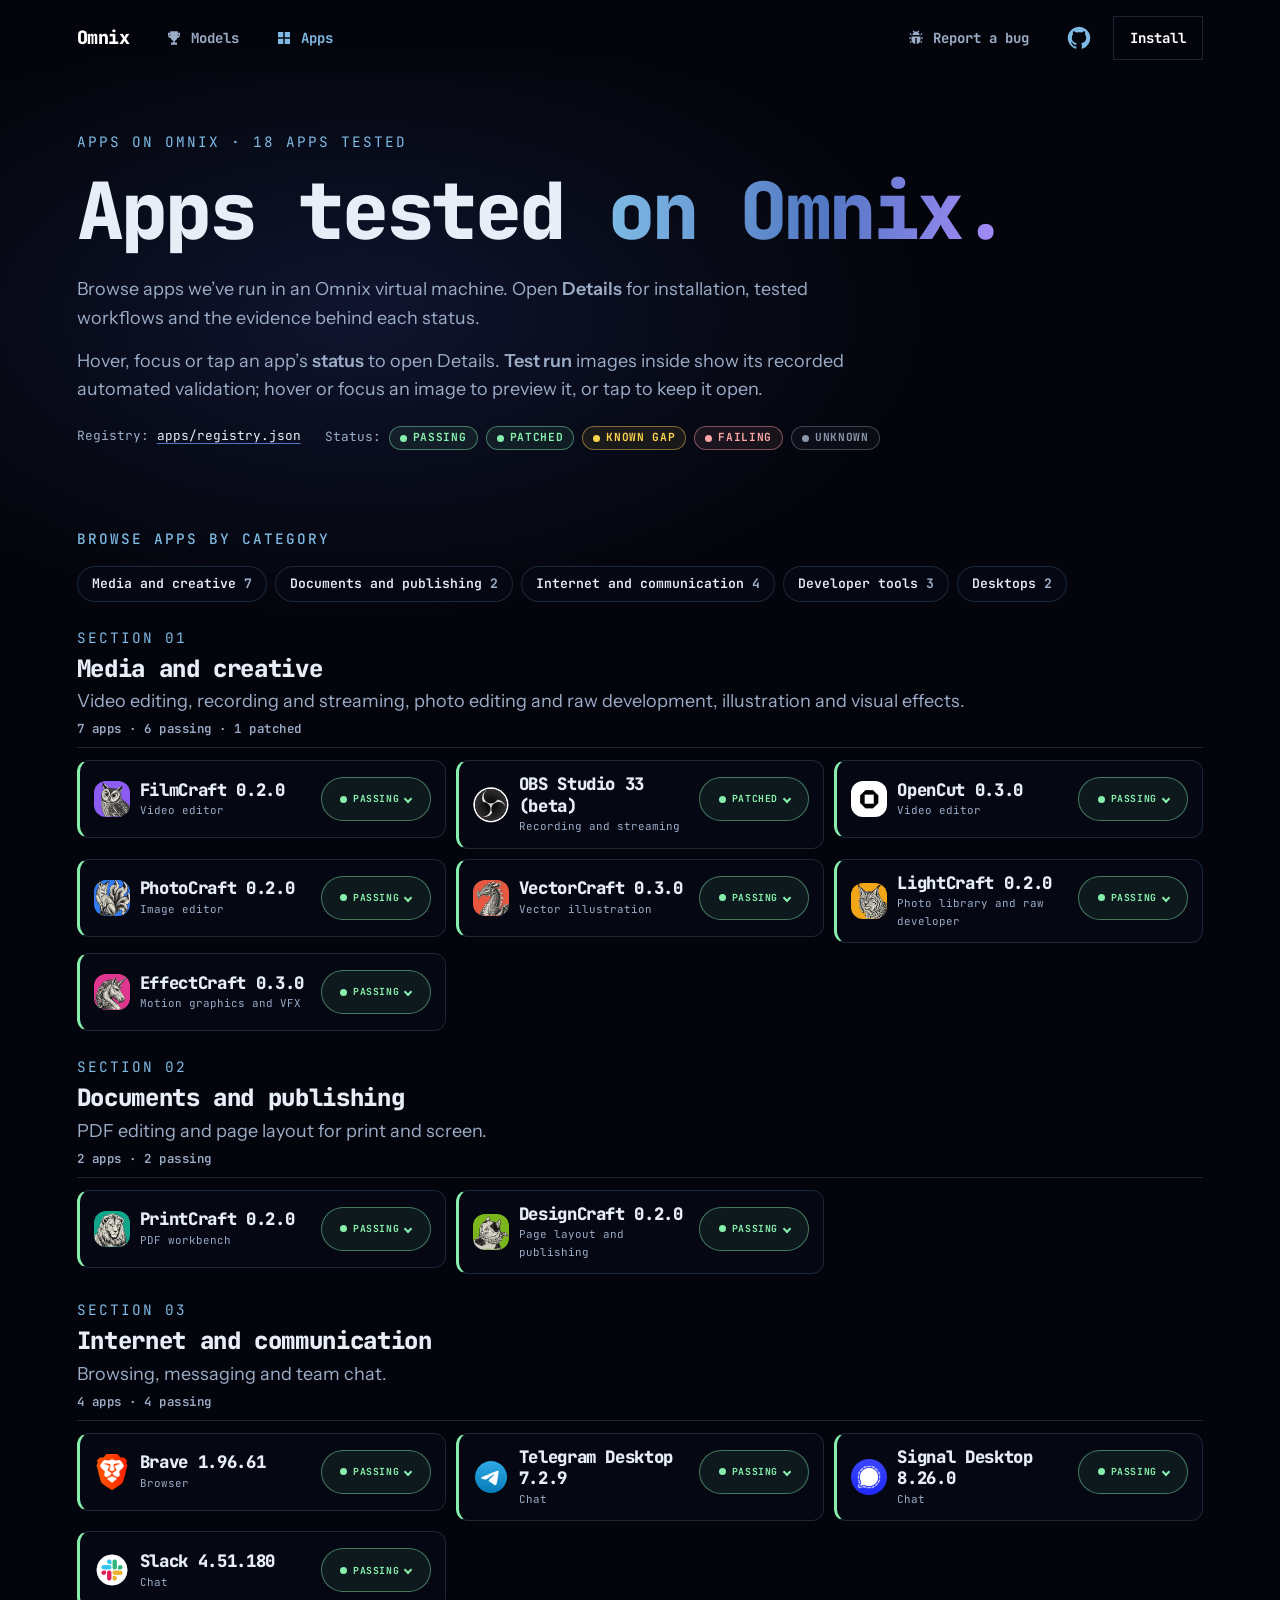
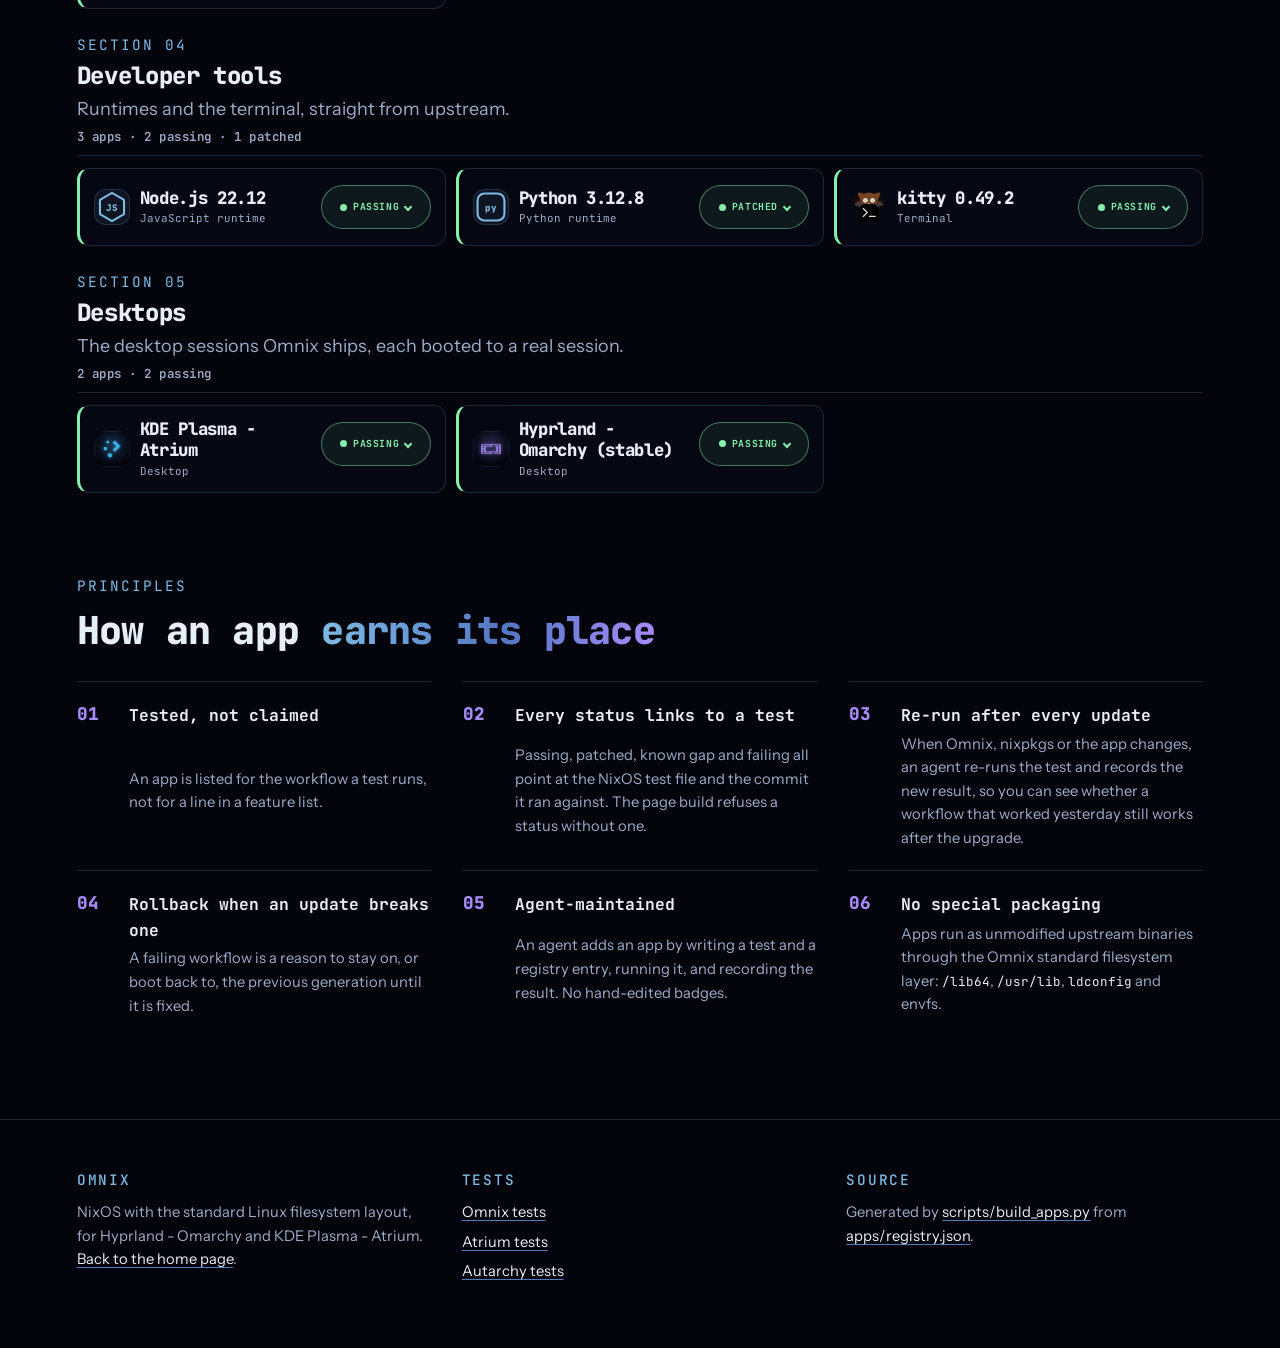
==== commit 05b66047: "Preview Test run screenshots at natural resolution" ====
--- a/apps/index.html
+++ b/apps/index.html
@@ -155,6 +155,8 @@
   .details-dialog .evidence-fold > :not(summary) { font-size: .75rem; margin-bottom: 6px; }
   .details-dialog .steps { padding: 6px 0 6px 22px; }
   .details-dialog .evidence { font-size: .75rem; }
+  .details-dialog .evidence > div { grid-template-columns: minmax(0, 1fr); gap: 3px; }
+  .details-dialog .evidence dd, .details-dialog .evidence dd a, .details-dialog .evidence .check { font-size: inherit; line-height: 1.5; }
   .details-dialog .snip { border-radius: 6px; }
 
   .details-dialog a { color: var(--ice); }
@@ -174,6 +176,17 @@
   .validation-shot { display: grid; gap: 4px; width: 88px; text-align: center; color: var(--muted); text-decoration: none; font: .55rem var(--font-mono); }
   .validation-shot img { width: 88px; height: 56px; object-fit: cover; border: 1px solid var(--line); border-radius: 6px; }
   .validation-shot:hover { color: var(--ice); }
+  .test-run-preview { position: fixed; inset: auto; margin: 0; z-index: 30; box-sizing: border-box; padding: 8px; border: 1px solid var(--line); border-radius: 10px; background: #0b1020; color: var(--ink); box-shadow: 0 16px 48px rgba(0, 0, 0, .6); }
+  .test-run-preview[hidden] { display: none; }
+  .test-run-preview::backdrop { background: transparent; pointer-events: none; }
+  .shot-toolbar { display: flex; align-items: center; gap: 8px; min-height: 44px; font: .68rem var(--font-mono); }
+  .shot-caption { flex: 1; min-width: 0; overflow: hidden; text-overflow: ellipsis; white-space: nowrap; color: var(--muted); }
+  .shot-toolbar a { color: var(--ice); }
+  .shot-toolbar button { min-width: 44px; height: 44px; padding: 0 8px; border: 0; border-radius: 6px; background: transparent; color: var(--ice); font: inherit; cursor: pointer; }
+  .shot-toolbar button:hover { background: rgba(126, 186, 228, .1); }
+  .shot-toolbar button:focus-visible, .shot-toolbar a:focus-visible { outline: 2px solid var(--ice); outline-offset: -2px; }
+  .shot-viewport { overflow: auto; border-radius: 4px; background: #000; }
+  .shot-viewport img { display: block; max-width: none; margin: auto; }
   @media (max-width: 640px) {
     .app > .app-head { grid-template-columns: 32px minmax(0, 1fr); gap: 8px; padding-right: 98px; }
     .app-head .app-icon { width: 32px; height: 32px; }
@@ -281,7 +294,7 @@
     <div class="eyebrow">Apps on Omnix · 18 apps tested</div>
     <h1>Apps tested <em>on Omnix.</em></h1>
     <p class="lede">Browse apps we’ve run in an Omnix virtual machine. Open <strong>Details</strong> for installation, tested workflows and the evidence behind each status.</p>
-    <p class="lede disclosure-help">Hover, focus or tap an app’s <strong>status</strong> to open Details. <strong>Test run</strong> images inside show its recorded automated validation; select an image to view it in full.</p>
+    <p class="lede disclosure-help">Hover, focus or tap an app’s <strong>status</strong> to open Details. <strong>Test run</strong> images inside show its recorded automated validation; hover or focus an image to preview it, or tap to keep it open.</p>
     <p class="meta"><span>Registry: <a href="https://github.com/Omnix-Linux/omnix-linux.github.io/blob/main/apps/registry.json">apps/registry.json</a></span><span class="legend">Status: <span class="badge badge-passing">Passing</span> <span class="badge badge-patched">Patched</span> <span class="badge badge-known-gap">Known gap</span> <span class="badge badge-failing">Failing</span> <span class="badge badge-unknown">Unknown</span></span></p>
 
     <section aria-labelledby="lineup">
@@ -1220,7 +1233,17 @@
   <h3 id="app-details-title">App details</h3>
   <div id="details-content" class="details-content"></div>
 </aside>
-<script src="details-dialog.js?v=scroll-hover-dismiss-2" defer></script>
+<aside id="test-run-preview" class="test-run-preview" popover="manual" role="dialog" aria-label="Recorded test run screenshot" hidden>
+  <div class="shot-toolbar">
+    <span class="shot-caption"></span>
+    <a class="shot-original" target="_blank" rel="noopener">Original ↗</a>
+    <button type="button" class="shot-size" aria-label="Show actual size" aria-pressed="false">1:1</button>
+    <button type="button" class="shot-close" aria-label="Close screenshot preview">×</button>
+  </div>
+  <div class="shot-viewport"><img alt=""></div>
+</aside>
+<script src="details-dialog.js?v=image-preview-4" defer></script>
+<script src="test-run-preview.js?v=1" defer></script>
 <script id="apps-data" type="application/json">{"sections":[{"id":"media","title":"Media and creative","blurb":"Video editing, recording and streaming, photo editing and raw development, illustration and visual effects."},{"id":"documents","title":"Documents and publishing","blurb":"PDF editing and page layout for print and screen."},{"id":"internet","title":"Internet and communication","blurb":"Browsing, messaging and team chat."},{"id":"developer","title":"Developer tools","blurb":"Runtimes and the terminal, straight from upstream."},{"id":"desktops","title":"Desktops","blurb":"The desktop sessions Omnix ships, each booted to a real session."}],"apps":[{"id":"nodejs","section":"developer","name":"Node.js 22.12","icon":"node","category":"JavaScript runtime","kind":"Prebuilt binary","description":"The official linux-x64 tarball from nodejs.org, unpacked and run as shipped.","platforms":["x86_64-linux"],"workflow":["Unpack the official node-v22.12.0-linux-x64.tar.xz into /opt/node","/opt/node/bin/node -e 'require(\"zlib\").gzipSync(\"x\")'","systemd-run --wait --pipe /opt/node/bin/node -e 'console.log(1)'  (a service without nix-ld's session variables)"],"test":{"repo":"Omnix-Linux/Omnix","path":"tests/fhs.nix","check":"checks.x86_64-linux.fhs","url":"https://github.com/Omnix-Linux/Omnix/blob/3f1ce17/tests/fhs.nix"},"install":{"label":"Download and unpack","snippet":"sudo mkdir -p /opt/node\ncurl -fsSL https://nodejs.org/dist/v22.12.0/node-v22.12.0-linux-x64.tar.xz \\\n  | sudo tar -xJ -C /opt/node --strip-components=1\n/opt/node/bin/node --version"},"verification":{"status":"passing","verified_at":"2026-10-06","commit":"Omnix-Linux/Omnix@3f1ce17","notes":"Fresh NixOS VM run (nix build .#checks.x86_64-linux.fhs --rebuild); test script finished in 29.3 s.","log_excerpt":"must succeed: /opt/node/bin/node -e 'require(\"zlib\").gzipSync(\"x\")'\nmust succeed: systemd-run --wait --pipe /opt/node/bin/node -e 'console.log(1)'  (0.29 s)\ntest script finished in 28.14s"}},{"id":"python","section":"developer","name":"Python 3.12.8","icon":"python","category":"Python runtime","kind":"Prebuilt binary","description":"astral-sh's python-build-standalone build, unpacked and run as shipped.","platforms":["x86_64-linux"],"workflow":["Unpack cpython-3.12.8+20241206-x86_64-unknown-linux-gnu-install_only.tar.gz into /opt/python","/opt/python/bin/python3 -c 'import ssl, sqlite3, ctypes'","ctypes.util.find_library(\"z\") resolves through ldconfig","python3 -c 'import zoneinfo; zoneinfo.ZoneInfo(\"Europe/Moscow\")'","Run a script through #!/usr/bin/python3 with this interpreter on PATH: it prints 1 (needs Omnix's envfs readlink fix)"],"test":{"repo":"Omnix-Linux/Omnix","path":"tests/fhs.nix","check":"checks.x86_64-linux.fhs","url":"https://github.com/Omnix-Linux/Omnix/blob/3f1ce17/tests/fhs.nix"},"install":{"label":"Download and unpack","snippet":"sudo mkdir -p /opt/python\ncurl -fsSL https://github.com/astral-sh/python-build-standalone/releases/download/20241206/cpython-3.12.8%2B20241206-x86_64-unknown-linux-gnu-install_only.tar.gz \\\n  | sudo tar -xz -C /opt/python --strip-components=1\n/opt/python/bin/python3 --version"},"verification":{"status":"patched","verified_at":"2026-10-06","commit":"Omnix-Linux/Omnix@3f1ce17","notes":"Fresh NixOS VM run on Omnix with its own envfs fix (proposed upstream as Mic92/envfs#233, shipped in the Omnix base by Omnix-Linux/Omnix#5). Stock envfs doesn't resolve names on readlink, so #!/usr/bin/python3 failed for this relocatable interpreter; with Omnix's envfs it runs.","log_excerpt":"must succeed: /opt/python/bin/python3 -c 'import ctypes.util as c; assert c.find_library(\"z\")'\nmust succeed: /opt/python/bin/python3 -c 'import zoneinfo; zoneinfo.ZoneInfo(\"Europe/Moscow\")'\nmust succeed: PATH=/opt/python/bin:$PATH /tmp/s.py | grep -qx 1\ntest script finished in 28.14s"}},{"id":"atrium","section":"desktops","name":"KDE Plasma - Atrium","icon":"assets/project-icons/atrium.png","category":"Desktop","kind":"Desktop session","description":"Omnix's KDE Plasma desktop, booted to a real Plasma Wayland session.","platforms":["x86_64-linux"],"workflow":["Boot to the display manager and auto-login a new user","plasmashell and kwin_wayland start for that user","Distribution defaults reach the user: Atrium look-and-feel, key repeat delay 250, per-screen virtual desktops","GTK libraries are present (/usr/lib/libgtk-3.so.0)","Take a screenshot of the session"],"test":{"repo":"Omnix-Linux/Atrium","path":"tests/desktop.nix","check":"checks.x86_64-linux.desktop","url":"https://github.com/Omnix-Linux/Atrium/blob/main/tests/desktop.nix"},"install":{"label":"flake.nix","snippet":"inputs.omnix.url = \"github:Omnix-Linux/Omnix\";\ninputs.atrium.url = \"github:Omnix-Linux/Atrium\";\n\n# in your nixosConfiguration:\nmodules = [\n  omnix.nixosModules.default\n  atrium.nixosModules.default\n];"},"verification":{"status":"passing","verified_at":"2026-10-06","commit":"Omnix-Linux/Atrium@be855d4","notes":"Fresh NixOS VM run (nix build .#checks.x86_64-linux.desktop); plasmashell up 32 s after boot; test script finished in 72.3 s.","log_excerpt":"waiting for success: pgrep -u alice plasmashell  (31.90 s)\nmust succeed: su - alice -c 'kreadconfig6 --file kwinrc --group Windows --key PerOutputVirtualDesktops'\nmust succeed: test -e /usr/lib/libgtk-3.so.0\ntest script finished in 72.29s"}},{"id":"omarchy-stable","section":"desktops","name":"Hyprland - Omarchy (stable)","icon":"assets/project-icons/autarchy.png","category":"Desktop","kind":"Desktop session","description":"Omarchy's own Hyprland config, themes and scripts on the Omnix base, pinned to a stable release.","platforms":["x86_64-linux"],"workflow":["Boot to the display manager and auto-login a new user","The user's config is seeded from Omarchy's templates (~/.config/hypr/hyprland.lua, omarchy-theme-set on PATH)","Hyprland starts on Omarchy's Lua config and opens its instance socket","hyprctl version","Omarchy's autostart runs: omarchy-hyprland-monitor-watch","Take a screenshot of the session"],"test":{"repo":"Omnix-Linux/Autarchy","path":"tests/session.nix","check":"checks.x86_64-linux.stable","url":"https://github.com/Omnix-Linux/Autarchy/blob/main/tests/session.nix"},"install":{"label":"flake.nix","snippet":"inputs.omnix.url = \"github:Omnix-Linux/Omnix\";\ninputs.autarchy.url = \"github:Omnix-Linux/Autarchy\";\n\n# in your nixosConfiguration:\nmodules = [\n  omnix.nixosModules.default\n  autarchy.nixosModules.stable\n];"},"verification":{"status":"passing","verified_at":"2026-10-06","commit":"Omnix-Linux/Autarchy@17a5baf","notes":"Fresh NixOS VM run (nix build .#checks.x86_64-linux.stable); Hyprland 0.56.2 running Omarchy v4.0.4's config; test script finished in 70.9 s.","log_excerpt":"must succeed: grep -q OMARCHY_PATH /home/alice/.config/hypr/hyprland.lua\nmust succeed: su - alice -c 'command -v omarchy-theme-set'\nhyprctl version: Hyprland 0.56.2 built from branch v0.56.2-b\ntest script finished in 70.94s"}},{"id":"filmcraft","section":"media","name":"FilmCraft 0.2.0","icon":"assets/app-icons/filmcraft.webp","category":"Video editor","kind":"Prebuilt binary","description":"ArtCraft's native Rust video editor, run from its unmodified GitHub release.","platforms":["x86_64-linux"],"workflow":["Fetch filmcraft-0.2.0-linux-x86_64.tar.gz from the GitHub release, pinned to the sha256 in its SHA256SUMS.txt","filmcraft-cli --version and filmcraft --version report 0.2.0","Start FilmCraft in an X11 session through the Omnix FHS layer (no repackaging)","Its main window maps and the app is still running 10 s later","Take a screenshot of the editor"],"test":{"repo":"Omnix-Linux/Omnix","path":"tests/apps-gui.nix","check":"checks.x86_64-linux.app-filmcraft","url":"https://github.com/Omnix-Linux/Omnix/blob/3f1ce17/tests/apps-gui.nix"},"install":{"label":"Download from GitHub and verify","snippet":"curl -fsSLO https://github.com/storytold/filmcraft/releases/download/v0.2.0/filmcraft-0.2.0-linux-x86_64.tar.gz\ncurl -fsSL https://github.com/storytold/filmcraft/releases/download/v0.2.0/SHA256SUMS.txt \\\n  | grep linux-x86_64.tar.gz | sha256sum -c -\nsudo mkdir -p /opt/filmcraft && sudo tar -xzf filmcraft-0.2.0-linux-x86_64.tar.gz -C /opt/filmcraft --strip-components=1"},"screenshot":"assets/app-shots/filmcraft.webp","homepage":"https://getartcraft.com/apps/filmcraft","distribution":{"via":"GitHub releases","repo":"storytold/filmcraft","release":"v0.2.0","artifact":"filmcraft-0.2.0-linux-x86_64.AppImage","url":"https://github.com/storytold/filmcraft/releases/tag/v0.2.0","license":"Apache-2.0","checksums":"SHA256SUMS.txt","attestation":"none","checked_at":"2026-10-06"},"verification":{"status":"passing","verified_at":"2026-10-06","commit":"Omnix-Linux/Omnix@3f1ce17","notes":"Fresh NixOS VM run (nix build .#checks.x86_64-linux.app-filmcraft) on the Omnix base with its desktop library preset; the screenshot above is from this run. Test in Omnix main (Omnix-Linux/Omnix#6).","log_excerpt":"must succeed: /opt/filmcraft/bin/filmcraft-cli --version | grep -q 'filmcraft-cli 0.2.0'\nmust succeed: /opt/filmcraft/bin/filmcraft --version | grep -q 'filmcraft 0.2.0'\nwindow: FilmCraft\nmust succeed: systemctl is-active filmcraft\ntest script finished in 28.79s"}},{"id":"obs-studio","section":"media","name":"OBS Studio 33 (beta)","icon":"assets/desktop-icons/com.obsproject.Studio.svg","category":"Recording and streaming","kind":"Omnix package","description":"Screen recording and live streaming. Omnix builds OBS from its own fork's master: upstream master plus Omnix's fixes, synced from time to time.","platforms":["x86_64-linux"],"workflow":["Build OBS from omnix-apps/obs-studio master (cb73236): upstream master plus Omnix's shutdown and core-module-path fixes","obs --version runs","Start OBS in an X11 session; OpenGL loads (Mesa llvmpipe in the VM)","The main window maps and OBS is still running 15 s later; take a screenshot","OBS's output shows every core module loading (x264, FFmpeg, PipeWire, X11 capture, browser, ...)","Quit OBS through the window manager: it must exit with Result=success and leave no core dump"],"test":{"repo":"Omnix-Linux/Omnix","path":"tests/apps-gui.nix","check":"checks.x86_64-linux.app-obs","url":"https://github.com/Omnix-Linux/Omnix/blob/cfca01d/tests/apps-gui.nix"},"install":{"label":"Use Omnix's OBS (flake overlay)","snippet":"# flake.nix: inputs.omnix.url = \"github:Omnix-Linux/Omnix\";\nnixpkgs.overlays = [ omnix.overlays.default ];\nprograms.obs-studio.enable = true;   # now Omnix's OBS from the fork"},"screenshot":"assets/app-shots/obs.webp","homepage":"https://obsproject.com","distribution":{"via":"omnix-apps/obs-studio fork","repo":"omnix-apps/obs-studio","release":"master","artifact":"pkgs/obs-studio.nix","url":"https://github.com/omnix-apps/obs-studio/commits/master","license":"GPL-2.0","checksums":null,"attestation":"none","checked_at":"2026-10-06"},"verification":{"status":"patched","verified_at":"2026-10-06","commit":"Omnix-Linux/Omnix@cfca01d","notes":"Fresh NixOS VM run of OBS 33.0.0-beta6 built from omnix-apps/obs-studio master (Omnix-Linux/Omnix#8; the fork now lives in the omnix-apps organization, Omnix-Linux/Omnix#9). The fork carries two Omnix fixes: a guard against a freed core on shutdown (proposed upstream as obsproject/obs-studio#13906), and absolute core module paths on Linux, without which OBS 33 loaded no modules when built by Nix. The test requires every core module to load and a clean exit. The shutdown crash was a race, so a clean exit shows the patched build shuts down correctly; it can't prove the race never occurs.","log_excerpt":"OBS 33.0.0-beta6-unstable-2026-10-06 (linux)\nLoaded Modules: obs-x264.so obs-ffmpeg.so linux-pipewire.so linux-capture.so obs-browser.so obs-websocket.so ... (24)\nwindow: OBS 33.0.0-beta6-unstable-2026-10-06 - Profile: Untitled - Scenes: Untitled\nsubtest: quits cleanly\nobs unit result: success\ntest script finished in 39.11s"}},{"id":"opencut","section":"media","name":"OpenCut 0.3.0","icon":"assets/app-icons/opencut.webp","category":"Video editor","kind":"Web app (built from source)","description":"Open-source browser video editor (Next.js), built from its v0.3.0 source, served locally and opened in Brave.","platforms":["x86_64-linux"],"workflow":["Fetch the OpenCut v0.3.0 source tag from GitHub (no Linux binary, AppImage, flake or nixpkgs package exists); bun dependencies pinned by output hash","Build the Next.js app offline in Nix (next/font's Google Fonts download answered with Next's mock hook and the nixpkgs Inter font)","Start OpenCut's own standalone server on 127.0.0.1:3000 with the upstream .env.example placeholders; /projects returns the app","Open /editor in Brave's official Linux build in an X11 session (--no-sandbox as root, software GL via SwiftShader since the VM has no GPU)","The editor creates a new project and redirects to /editor/<uuid>; the welcome dialog shows","Dismiss it: the editor (assets, preview, properties, timeline) shows \"Untitled Project\"; take a screenshot"],"test":{"repo":"Omnix-Linux/Omnix","path":"tests/apps-opencut.nix","check":"checks.x86_64-linux.app-opencut","url":"https://github.com/Omnix-Linux/Omnix/blob/3f1ce17/tests/apps-opencut.nix"},"install":{"label":"Build and run from source","snippet":"git clone --branch v0.3.0 https://github.com/OpenCut-app/OpenCut && cd OpenCut\nbun install && cp apps/web/.env.example apps/web/.env.local\ncd apps/web && bun run build && bun run start   # then open http://localhost:3000"},"screenshot":"assets/app-shots/opencut.webp","homepage":"https://opencut.app","distribution":{"via":"GitHub source (tag)","repo":"OpenCut-app/OpenCut","release":"v0.3.0","artifact":"source tag v0.3.0 (f4bd689); the release has no binary assets","url":"https://github.com/OpenCut-app/OpenCut/releases/tag/v0.3.0","license":"MIT","checksums":null,"attestation":"none","checked_at":"2026-10-06"},"verification":{"status":"passing","verified_at":"2026-10-06","commit":"Omnix-Linux/Omnix@3f1ce17","notes":"Fresh NixOS VM run (nix build .#checks.x86_64-linux.app-opencut) on the Omnix base with its desktop preset; the screenshot above is from this run. OpenCut publishes only the web app's source (its v0.3.0 release has no assets; nixpkgs has no package; no flake), so the test builds it from source. The editor's renderer needs WebGL2 or WebGPU: in the GPU-less VM Brave needs --use-angle=swiftshader --enable-unsafe-swiftshader, without which it shows \"Failed to load project\". The editor gates viewports under 1024 px, so the VM screen is 1280x800. Icon: OpenCut's own logo (apps/web/public/logos/opencut/icon.svg, MIT). Test in Omnix main (Omnix-Linux/Omnix#6).","log_excerpt":"opencut-web: ✓ Ready in 507ms\nwindow: OpenCut - Brave\n\"url\": \"http://127.0.0.1:3000/editor/ca4914a0-7f1e-45bf-92a5-9ee849c17ec9\"\nscreen text: Welcome to OpenCut Beta!\nscreen text: Untitled Project\ntest script finished in 57.35s"}},{"id":"photocraft","section":"media","name":"PhotoCraft 0.2.0","icon":"assets/app-icons/photocraft.webp","category":"Image editor","kind":"Prebuilt binary","description":"Layered raster editing in a native Rust app. Run from its unmodified GitHub release.","platforms":["x86_64-linux"],"workflow":["Fetch photocraft-0.2.0-linux-x86_64.tar.gz from the GitHub release, pinned to the sha256 in its SHA256SUMS.txt","photocraft --version and photocraft-cli --version report 0.2.0","Start PhotoCraft in an X11 session through the Omnix FHS layer (no repackaging)","Its main window maps and the app is still running 10 s later","Take a screenshot"],"test":{"repo":"Omnix-Linux/Omnix","path":"tests/apps-artcraft.nix","check":"checks.x86_64-linux.app-photocraft","url":"https://github.com/Omnix-Linux/Omnix/blob/3f1ce17/tests/apps-artcraft.nix"},"install":{"label":"Download from GitHub and verify","snippet":"curl -fsSLO https://github.com/storytold/photocraft/releases/download/v0.2.0/photocraft-0.2.0-linux-x86_64.tar.gz\ncurl -fsSL https://github.com/storytold/photocraft/releases/download/v0.2.0/SHA256SUMS.txt \\\n  | grep linux-x86_64.tar.gz | sha256sum -c -\nsudo mkdir -p /opt/photocraft && sudo tar -xzf photocraft-0.2.0-linux-x86_64.tar.gz -C /opt/photocraft --strip-components=1"},"screenshot":"assets/app-shots/photocraft.webp","homepage":"https://getartcraft.com/apps/photocraft","distribution":{"via":"GitHub releases","repo":"storytold/photocraft","release":"v0.2.0","artifact":"photocraft-0.2.0-linux-x86_64.AppImage","url":"https://github.com/storytold/photocraft/releases/tag/v0.2.0","license":"Apache-2.0","checksums":"SHA256SUMS.txt","attestation":"none","checked_at":"2026-10-06"},"verification":{"status":"passing","verified_at":"2026-10-06","commit":"Omnix-Linux/Omnix@3f1ce17","notes":"Fresh NixOS VM run (nix build .#checks.x86_64-linux.app-photocraft); sha256 matched SHA256SUMS.txt; window “PhotoCraft”. Test in Omnix main (Omnix-Linux/Omnix#6).","log_excerpt":"subtest: CLI and --version run\n(finished: subtest: CLI and --version run, in 0.29 seconds)\nsubtest: main window appears\n(finished: subtest: main window appears, in 12.80 seconds)\ntest script finished in 28.84s"}},{"id":"vectorcraft","section":"media","name":"VectorCraft 0.3.0","icon":"assets/app-icons/vectorcraft.webp","category":"Vector illustration","kind":"Prebuilt binary","description":"Paths, shapes and type for illustration and logos. Run from its unmodified GitHub release.","platforms":["x86_64-linux"],"workflow":["Fetch vectorcraft-0.3.0-linux-x86_64.tar.gz from the GitHub release, pinned to the sha256 in its SHA256SUMS.txt","vectorcraft --version and vectorcraft-cli --version report 0.3.0","Start VectorCraft in an X11 session through the Omnix FHS layer (no repackaging)","Its main window maps and the app is still running 10 s later","Take a screenshot"],"test":{"repo":"Omnix-Linux/Omnix","path":"tests/apps-artcraft.nix","check":"checks.x86_64-linux.app-vectorcraft","url":"https://github.com/Omnix-Linux/Omnix/blob/3f1ce17/tests/apps-artcraft.nix"},"install":{"label":"Download from GitHub and verify","snippet":"curl -fsSLO https://github.com/storytold/vectorcraft/releases/download/v0.3.0/vectorcraft-0.3.0-linux-x86_64.tar.gz\ncurl -fsSL https://github.com/storytold/vectorcraft/releases/download/v0.3.0/SHA256SUMS.txt \\\n  | grep linux-x86_64.tar.gz | sha256sum -c -\nsudo mkdir -p /opt/vectorcraft && sudo tar -xzf vectorcraft-0.3.0-linux-x86_64.tar.gz -C /opt/vectorcraft --strip-components=1"},"screenshot":"assets/app-shots/vectorcraft.webp","homepage":"https://getartcraft.com/apps/vectorcraft","distribution":{"via":"GitHub releases","repo":"storytold/vectorcraft","release":"v0.3.0","artifact":"vectorcraft-0.3.0-linux-x86_64.AppImage","url":"https://github.com/storytold/vectorcraft/releases/tag/v0.3.0","license":"Apache-2.0","checksums":"SHA256SUMS.txt","attestation":"none","checked_at":"2026-10-06"},"verification":{"status":"passing","verified_at":"2026-10-06","commit":"Omnix-Linux/Omnix@3f1ce17","notes":"Fresh NixOS VM run (nix build .#checks.x86_64-linux.app-vectorcraft); sha256 matched SHA256SUMS.txt; window “VectorCraft”. Test in Omnix main (Omnix-Linux/Omnix#6).","log_excerpt":"subtest: CLI and --version run\n(finished: subtest: CLI and --version run, in 0.17 seconds)\nsubtest: main window appears\n(finished: subtest: main window appears, in 12.49 seconds)\ntest script finished in 27.65s"}},{"id":"lightcraft","section":"media","name":"LightCraft 0.2.0","icon":"assets/app-icons/lightcraft.webp","category":"Photo library and raw developer","kind":"Prebuilt binary","description":"Catalogue and develop raw photos. Run from its unmodified GitHub release.","platforms":["x86_64-linux"],"workflow":["Fetch lightcraft-0.2.0-linux-x86_64.tar.gz from the GitHub release, pinned to the sha256 in its SHA256SUMS.txt","lightcraft --version and lightcraft-cli --version report 0.2.0","Start LightCraft in an X11 session through the Omnix FHS layer (no repackaging)","Its main window maps and the app is still running 10 s later","Take a screenshot"],"test":{"repo":"Omnix-Linux/Omnix","path":"tests/apps-artcraft.nix","check":"checks.x86_64-linux.app-lightcraft","url":"https://github.com/Omnix-Linux/Omnix/blob/3f1ce17/tests/apps-artcraft.nix"},"install":{"label":"Download from GitHub and verify","snippet":"curl -fsSLO https://github.com/storytold/lightcraft/releases/download/v0.2.0/lightcraft-0.2.0-linux-x86_64.tar.gz\ncurl -fsSL https://github.com/storytold/lightcraft/releases/download/v0.2.0/SHA256SUMS.txt \\\n  | grep linux-x86_64.tar.gz | sha256sum -c -\nsudo mkdir -p /opt/lightcraft && sudo tar -xzf lightcraft-0.2.0-linux-x86_64.tar.gz -C /opt/lightcraft --strip-components=1"},"screenshot":"assets/app-shots/lightcraft.webp","homepage":"https://getartcraft.com/apps/lightcraft","distribution":{"via":"GitHub releases","repo":"storytold/lightcraft","release":"v0.2.0","artifact":"lightcraft-0.2.0-linux-x86_64.AppImage","url":"https://github.com/storytold/lightcraft/releases/tag/v0.2.0","license":"Apache-2.0","checksums":"SHA256SUMS.txt","attestation":"none","checked_at":"2026-10-06"},"verification":{"status":"passing","verified_at":"2026-10-06","commit":"Omnix-Linux/Omnix@3f1ce17","notes":"Fresh NixOS VM run (nix build .#checks.x86_64-linux.app-lightcraft); sha256 matched SHA256SUMS.txt; window “LightCraft”. Test in Omnix main (Omnix-Linux/Omnix#6).","log_excerpt":"subtest: CLI and --version run\n(finished: subtest: CLI and --version run, in 0.18 seconds)\nsubtest: main window appears\n(finished: subtest: main window appears, in 12.90 seconds)\ntest script finished in 27.68s"}},{"id":"printcraft","section":"documents","name":"PrintCraft 0.2.0","icon":"assets/app-icons/printcraft.webp","category":"PDF workbench","kind":"Prebuilt binary","description":"Read, edit and assemble PDFs. Run from its unmodified GitHub release.","platforms":["x86_64-linux"],"workflow":["Fetch printcraft-0.2.0-linux-x86_64.tar.gz from the GitHub release, pinned to the sha256 in its SHA256SUMS.txt","printcraft --version and printcraft-cli --version report 0.2.0","Start PrintCraft in an X11 session through the Omnix FHS layer (no repackaging)","Its main window maps and the app is still running 10 s later","Take a screenshot"],"test":{"repo":"Omnix-Linux/Omnix","path":"tests/apps-artcraft.nix","check":"checks.x86_64-linux.app-printcraft","url":"https://github.com/Omnix-Linux/Omnix/blob/3f1ce17/tests/apps-artcraft.nix"},"install":{"label":"Download from GitHub and verify","snippet":"curl -fsSLO https://github.com/storytold/printcraft/releases/download/v0.2.0/printcraft-0.2.0-linux-x86_64.tar.gz\ncurl -fsSL https://github.com/storytold/printcraft/releases/download/v0.2.0/SHA256SUMS.txt \\\n  | grep linux-x86_64.tar.gz | sha256sum -c -\nsudo mkdir -p /opt/printcraft && sudo tar -xzf printcraft-0.2.0-linux-x86_64.tar.gz -C /opt/printcraft --strip-components=1"},"screenshot":"assets/app-shots/printcraft.webp","homepage":"https://getartcraft.com/apps/printcraft","distribution":{"via":"GitHub releases","repo":"storytold/printcraft","release":"v0.2.0","artifact":"printcraft-0.2.0-linux-x86_64.AppImage","url":"https://github.com/storytold/printcraft/releases/tag/v0.2.0","license":"Apache-2.0","checksums":"SHA256SUMS.txt","attestation":"none","checked_at":"2026-10-06"},"verification":{"status":"passing","verified_at":"2026-10-06","commit":"Omnix-Linux/Omnix@3f1ce17","notes":"Fresh NixOS VM run (nix build .#checks.x86_64-linux.app-printcraft); sha256 matched SHA256SUMS.txt; window “PrintCraft”. Test in Omnix main (Omnix-Linux/Omnix#6).","log_excerpt":"subtest: CLI and --version run\n(finished: subtest: CLI and --version run, in 0.09 seconds)\nsubtest: main window appears\n(finished: subtest: main window appears, in 11.32 seconds)\ntest script finished in 29.18s"}},{"id":"effectcraft","section":"media","name":"EffectCraft 0.3.0","icon":"assets/app-icons/effectcraft.webp","category":"Motion graphics and VFX","kind":"Prebuilt binary","description":"Compositing, motion graphics and visual effects. Run from its unmodified GitHub release.","platforms":["x86_64-linux"],"workflow":["Fetch effectcraft-0.3.0-linux-x86_64.tar.gz from the GitHub release, pinned to the sha256 in its SHA256SUMS.txt","effectcraft --version and effectcraft-cli --version report 0.3.0","Start EffectCraft in an X11 session through the Omnix FHS layer (no repackaging)","Its main window maps and the app is still running 10 s later","Take a screenshot"],"test":{"repo":"Omnix-Linux/Omnix","path":"tests/apps-artcraft.nix","check":"checks.x86_64-linux.app-effectcraft","url":"https://github.com/Omnix-Linux/Omnix/blob/3f1ce17/tests/apps-artcraft.nix"},"install":{"label":"Download from GitHub and verify","snippet":"curl -fsSLO https://github.com/storytold/effectcraft/releases/download/v0.3.0/effectcraft-0.3.0-linux-x86_64.tar.gz\ncurl -fsSL https://github.com/storytold/effectcraft/releases/download/v0.3.0/SHA256SUMS.txt \\\n  | grep linux-x86_64.tar.gz | sha256sum -c -\nsudo mkdir -p /opt/effectcraft && sudo tar -xzf effectcraft-0.3.0-linux-x86_64.tar.gz -C /opt/effectcraft --strip-components=1"},"screenshot":"assets/app-shots/effectcraft.webp","homepage":"https://getartcraft.com/apps/effectcraft","distribution":{"via":"GitHub releases","repo":"storytold/effectcraft","release":"v0.3.0","artifact":"effectcraft-0.3.0-linux-x86_64.AppImage","url":"https://github.com/storytold/effectcraft/releases/tag/v0.3.0","license":"Apache-2.0","checksums":"SHA256SUMS.txt","attestation":"none","checked_at":"2026-10-06"},"verification":{"status":"passing","verified_at":"2026-10-06","commit":"Omnix-Linux/Omnix@3f1ce17","notes":"Fresh NixOS VM run (nix build .#checks.x86_64-linux.app-effectcraft); sha256 matched SHA256SUMS.txt; window “EffectCraft - Untitled Project.ecproj”. Test in Omnix main (Omnix-Linux/Omnix#6).","log_excerpt":"subtest: CLI and --version run\n(finished: subtest: CLI and --version run, in 0.06 seconds)\nsubtest: main window appears\n(finished: subtest: main window appears, in 16.62 seconds)\ntest script finished in 31.65s"}},{"id":"designcraft","section":"documents","name":"DesignCraft 0.2.0","icon":"assets/app-icons/designcraft.webp","category":"Page layout and publishing","kind":"Prebuilt binary","description":"Lay out pages for print and screen. Run from its unmodified GitHub release.","platforms":["x86_64-linux"],"workflow":["Fetch designcraft-0.2.0-linux-x86_64.tar.gz from the GitHub release, pinned to the sha256 in its SHA256SUMS.txt","designcraft --version and designcraft-cli --version report 0.2.0","Start DesignCraft in an X11 session through the Omnix FHS layer (no repackaging)","Its main window maps and the app is still running 10 s later","Take a screenshot"],"test":{"repo":"Omnix-Linux/Omnix","path":"tests/apps-artcraft.nix","check":"checks.x86_64-linux.app-designcraft","url":"https://github.com/Omnix-Linux/Omnix/blob/3f1ce17/tests/apps-artcraft.nix"},"install":{"label":"Download from GitHub and verify","snippet":"curl -fsSLO https://github.com/storytold/designcraft/releases/download/v0.2.0/designcraft-0.2.0-linux-x86_64.tar.gz\ncurl -fsSL https://github.com/storytold/designcraft/releases/download/v0.2.0/SHA256SUMS.txt \\\n  | grep linux-x86_64.tar.gz | sha256sum -c -\nsudo mkdir -p /opt/designcraft && sudo tar -xzf designcraft-0.2.0-linux-x86_64.tar.gz -C /opt/designcraft --strip-components=1"},"screenshot":"assets/app-shots/designcraft.webp","homepage":"https://getartcraft.com/apps/designcraft","distribution":{"via":"GitHub releases","repo":"storytold/designcraft","release":"v0.2.0","artifact":"designcraft-0.2.0-linux-x86_64.AppImage","url":"https://github.com/storytold/designcraft/releases/tag/v0.2.0","license":"Apache-2.0","checksums":"SHA256SUMS.txt","attestation":"none","checked_at":"2026-10-06"},"verification":{"status":"passing","verified_at":"2026-10-06","commit":"Omnix-Linux/Omnix@3f1ce17","notes":"Fresh NixOS VM run (nix build .#checks.x86_64-linux.app-designcraft); sha256 matched SHA256SUMS.txt; window “DesignCraft”. Test in Omnix main (Omnix-Linux/Omnix#6).","log_excerpt":"subtest: CLI and --version run\n(finished: subtest: CLI and --version run, in 0.08 seconds)\nsubtest: main window appears\n(finished: subtest: main window appears, in 11.24 seconds)\ntest script finished in 29.02s"}},{"id":"brave","section":"internet","name":"Brave 1.96.61","icon":"assets/desktop-icons/brave-browser.png","category":"Browser","kind":"Prebuilt binary","description":"Brave's official Linux build, run from its unmodified GitHub release zip.","platforms":["x86_64-linux"],"workflow":["Fetch brave-browser-1.96.61-linux-amd64.zip from the GitHub release, pinned to the sha256 in its .sha256 file","brave --version reports Brave Browser 154.1.96.61","Start Brave in an X11 session through the Omnix FHS layer (--no-sandbox because the test session is root, a fresh profile, --no-first-run)","A browser window opens on about:blank and stays up","Take a screenshot"],"test":{"repo":"Omnix-Linux/Omnix","path":"tests/apps-desktop.nix","check":"checks.x86_64-linux.app-brave","url":"https://github.com/Omnix-Linux/Omnix/blob/3f1ce17/tests/apps-desktop.nix"},"install":{"label":"Download from GitHub and verify","snippet":"curl -fsSLO https://github.com/brave/brave-browser/releases/download/v1.96.61/brave-browser-1.96.61-linux-amd64.zip\ncurl -fsSL https://github.com/brave/brave-browser/releases/download/v1.96.61/brave-browser-1.96.61-linux-amd64.zip.sha256 | sha256sum -c -\nsudo mkdir -p /opt/brave && sudo unzip -q brave-browser-1.96.61-linux-amd64.zip -d /opt/brave"},"screenshot":"assets/app-shots/brave.webp","homepage":"https://brave.com","distribution":{"via":"GitHub releases","repo":"brave/brave-browser","release":"v1.96.61","artifact":"brave-browser-1.96.61-linux-amd64.zip","url":"https://github.com/brave/brave-browser/releases/tag/v1.96.61","license":"MPL-2.0","checksums":"brave-browser-1.96.61-linux-amd64.zip.sha256","attestation":"none","checked_at":"2026-10-06"},"verification":{"status":"passing","verified_at":"2026-10-06","commit":"Omnix-Linux/Omnix@3f1ce17","notes":"Fresh NixOS VM run; sha256 matched the release's .sha256 file. Test in Omnix main (Omnix-Linux/Omnix#6).","log_excerpt":"Brave Browser 154.1.96.61\nwindow: about:blank - Brave\ntest script finished in 41.12s"}},{"id":"telegram","section":"internet","name":"Telegram Desktop 7.2.9","icon":"assets/desktop-icons/org.telegram.desktop.png","category":"Chat","kind":"Prebuilt binary","description":"Telegram's official Linux build, run from its unmodified GitHub release tarball.","platforms":["x86_64-linux"],"workflow":["Fetch td-setup-linux-x64-7.2.9.tar.xz from the GitHub release, pinned by sha256 (Telegram publishes no checksum file)","Start Telegram in an X11 session through the Omnix FHS layer, no flags","The welcome window opens and stays up","Take a screenshot"],"test":{"repo":"Omnix-Linux/Omnix","path":"tests/apps-desktop.nix","check":"checks.x86_64-linux.app-telegram","url":"https://github.com/Omnix-Linux/Omnix/blob/3f1ce17/tests/apps-desktop.nix"},"install":{"label":"Download from GitHub","snippet":"curl -fsSL https://github.com/telegramdesktop/tdesktop/releases/download/v7.2.9/td-setup-linux-x64-7.2.9.tar.xz \\\n  | sudo tar -xJ -C /opt\n/opt/Telegram/Telegram"},"screenshot":"assets/app-shots/telegram.webp","homepage":"https://desktop.telegram.org","distribution":{"via":"GitHub releases","repo":"telegramdesktop/tdesktop","release":"v7.2.9","artifact":"td-setup-linux-x64-7.2.9.tar.xz","url":"https://github.com/telegramdesktop/tdesktop/releases/tag/v7.2.9","license":"GPL-3.0","checksums":null,"attestation":"none","checked_at":"2026-10-06"},"verification":{"status":"passing","verified_at":"2026-10-06","commit":"Omnix-Linux/Omnix@3f1ce17","notes":"Fresh NixOS VM run; no flags or workarounds needed. Test in Omnix main (Omnix-Linux/Omnix#6).","log_excerpt":"window: Telegram (welcome screen)\ntest script finished in 42.36s"}},{"id":"kitty","section":"developer","name":"kitty 0.49.2","icon":"assets/desktop-icons/kitty.svg","category":"Terminal","kind":"Prebuilt binary","description":"The GPU-accelerated terminal, run from its unmodified GitHub release.","platforms":["x86_64-linux"],"workflow":["Fetch kitty-0.49.2-x86_64.txz from the GitHub release, pinned by sha256","kitty --version reports kitty 0.49.2","Check the standard X11 data paths exist: /usr/share/X11/xkb and /usr/share/X11/locale (the Omnix desktop preset provides them)","Start the unmodified kitty in an X11 session through the Omnix FHS layer; OpenGL 4.6 (Mesa llvmpipe) loads","It opens a window and runs a shell (uname -a)","Take a screenshot"],"test":{"repo":"Omnix-Linux/Omnix","path":"tests/apps-desktop.nix","check":"checks.x86_64-linux.app-kitty","url":"https://github.com/Omnix-Linux/Omnix/blob/3f1ce17/tests/apps-desktop.nix"},"install":{"label":"Download from GitHub","snippet":"sudo mkdir -p /opt/kitty\ncurl -fsSL https://github.com/kovidgoyal/kitty/releases/download/v0.49.2/kitty-0.49.2-x86_64.txz \\\n  | sudo tar -xJ -C /opt/kitty\n/opt/kitty/bin/kitty --version"},"screenshot":"assets/app-shots/kitty.webp","homepage":"https://sw.kovidgoyal.net/kitty/","distribution":{"via":"GitHub releases","repo":"kovidgoyal/kitty","release":"v0.49.2","artifact":"kitty-0.49.2-x86_64.txz","url":"https://github.com/kovidgoyal/kitty/releases/tag/v0.49.2","license":"GPL-3.0","checksums":null,"attestation":"none","checked_at":"2026-10-06"},"verification":{"status":"passing","verified_at":"2026-10-06","commit":"Omnix-Linux/Omnix@3f1ce17","notes":"Fresh NixOS VM run of the unmodified kitty. It used to exit at startup because /usr/share/X11/xkb was missing; the Omnix desktop preset now provides /usr/share/X11/xkb and /usr/share/X11/locale (Omnix-Linux/Omnix#6, fixing #4), with no workaround in the test.","log_excerpt":"must succeed: test -e /usr/share/X11/xkb/rules/evdev\nmust succeed: test -d /usr/share/X11/locale/en_US.UTF-8\nkitty 0.49.2 opened a window and ran uname -a (OMNIX-KITTY-OK)\ntest script finished in 39.77s"}},{"id":"signal","section":"internet","name":"Signal Desktop 8.26.0","icon":"assets/desktop-icons/signal-desktop.png","category":"Chat","kind":"nixpkgs package","description":"End-to-end encrypted messenger, from nixpkgs (Signal publishes only an apt repository).","platforms":["x86_64-linux"],"workflow":["Install nixpkgs signal-desktop on the Omnix base","Start Signal in an X11 session (--no-sandbox because the test session is root)","The Signal window opens and stays up; with no network in the VM it shows its can't-connect page","Take a screenshot"],"test":{"repo":"Omnix-Linux/Omnix","path":"tests/apps-desktop.nix","check":"checks.x86_64-linux.app-signal","url":"https://github.com/Omnix-Linux/Omnix/blob/3f1ce17/tests/apps-desktop.nix"},"install":{"label":"Add to your configuration","snippet":"environment.systemPackages = [ pkgs.signal-desktop ];"},"screenshot":"assets/app-shots/signal.webp","homepage":"https://signal.org/download/","distribution":{"via":"nixpkgs","repo":null,"release":"signal-desktop","artifact":"signal-desktop","url":"https://search.nixos.org/packages?channel=unstable&query=signal-desktop","license":"AGPL-3.0","checksums":null,"attestation":"none","checked_at":"2026-10-06"},"verification":{"status":"passing","verified_at":"2026-10-06","commit":"Omnix-Linux/Omnix@3f1ce17","notes":"Fresh NixOS VM run. The test VM has no network, so the screenshot shows Signal's “Failed to connect to server” page rather than the link-device screen. Test in Omnix main (Omnix-Linux/Omnix#6).","log_excerpt":"window: Signal\ntest script finished in 40.05s"}},{"id":"slack","section":"internet","name":"Slack 4.51.180","icon":"assets/desktop-icons/slack.png","category":"Chat","kind":"nixpkgs package","description":"Team chat, from nixpkgs (unfree; Slack publishes only .deb and .rpm).","platforms":["x86_64-linux"],"workflow":["Install nixpkgs slack on the Omnix base (unfree allowed for Slack only)","Start Slack as an ordinary user with its sandbox on, no flags","The Slack window opens and stays up; with no network in the VM it shows its cannot-connect page","Take a screenshot"],"test":{"repo":"Omnix-Linux/Omnix","path":"tests/apps-desktop.nix","check":"checks.x86_64-linux.app-slack","url":"https://github.com/Omnix-Linux/Omnix/blob/3f1ce17/tests/apps-desktop.nix"},"install":{"label":"Add to your configuration","snippet":"nixpkgs.config.allowUnfreePredicate = pkg: builtins.elem (lib.getName pkg) [ \"slack\" ];\nenvironment.systemPackages = [ pkgs.slack ];"},"screenshot":"assets/app-shots/slack.webp","homepage":"https://slack.com/downloads/linux","distribution":{"via":"nixpkgs","repo":null,"release":"slack","artifact":"slack","url":"https://search.nixos.org/packages?channel=unstable&query=slack","license":"Proprietary","checksums":null,"attestation":"none","checked_at":"2026-10-06"},"verification":{"status":"passing","verified_at":"2026-10-06","commit":"Omnix-Linux/Omnix@3f1ce17","notes":"Fresh NixOS VM run as a normal user with the sandbox on. The test VM has no network, so the screenshot shows Slack's “cannot connect” page. Test in Omnix main (Omnix-Linux/Omnix#6).","log_excerpt":"Slack 4.51.180, linux 6.18.54 on x64\nwindow: Slack\ntest script finished in 39.02s"}}],"candidates":[]}</script>
 <script>
 (() => {
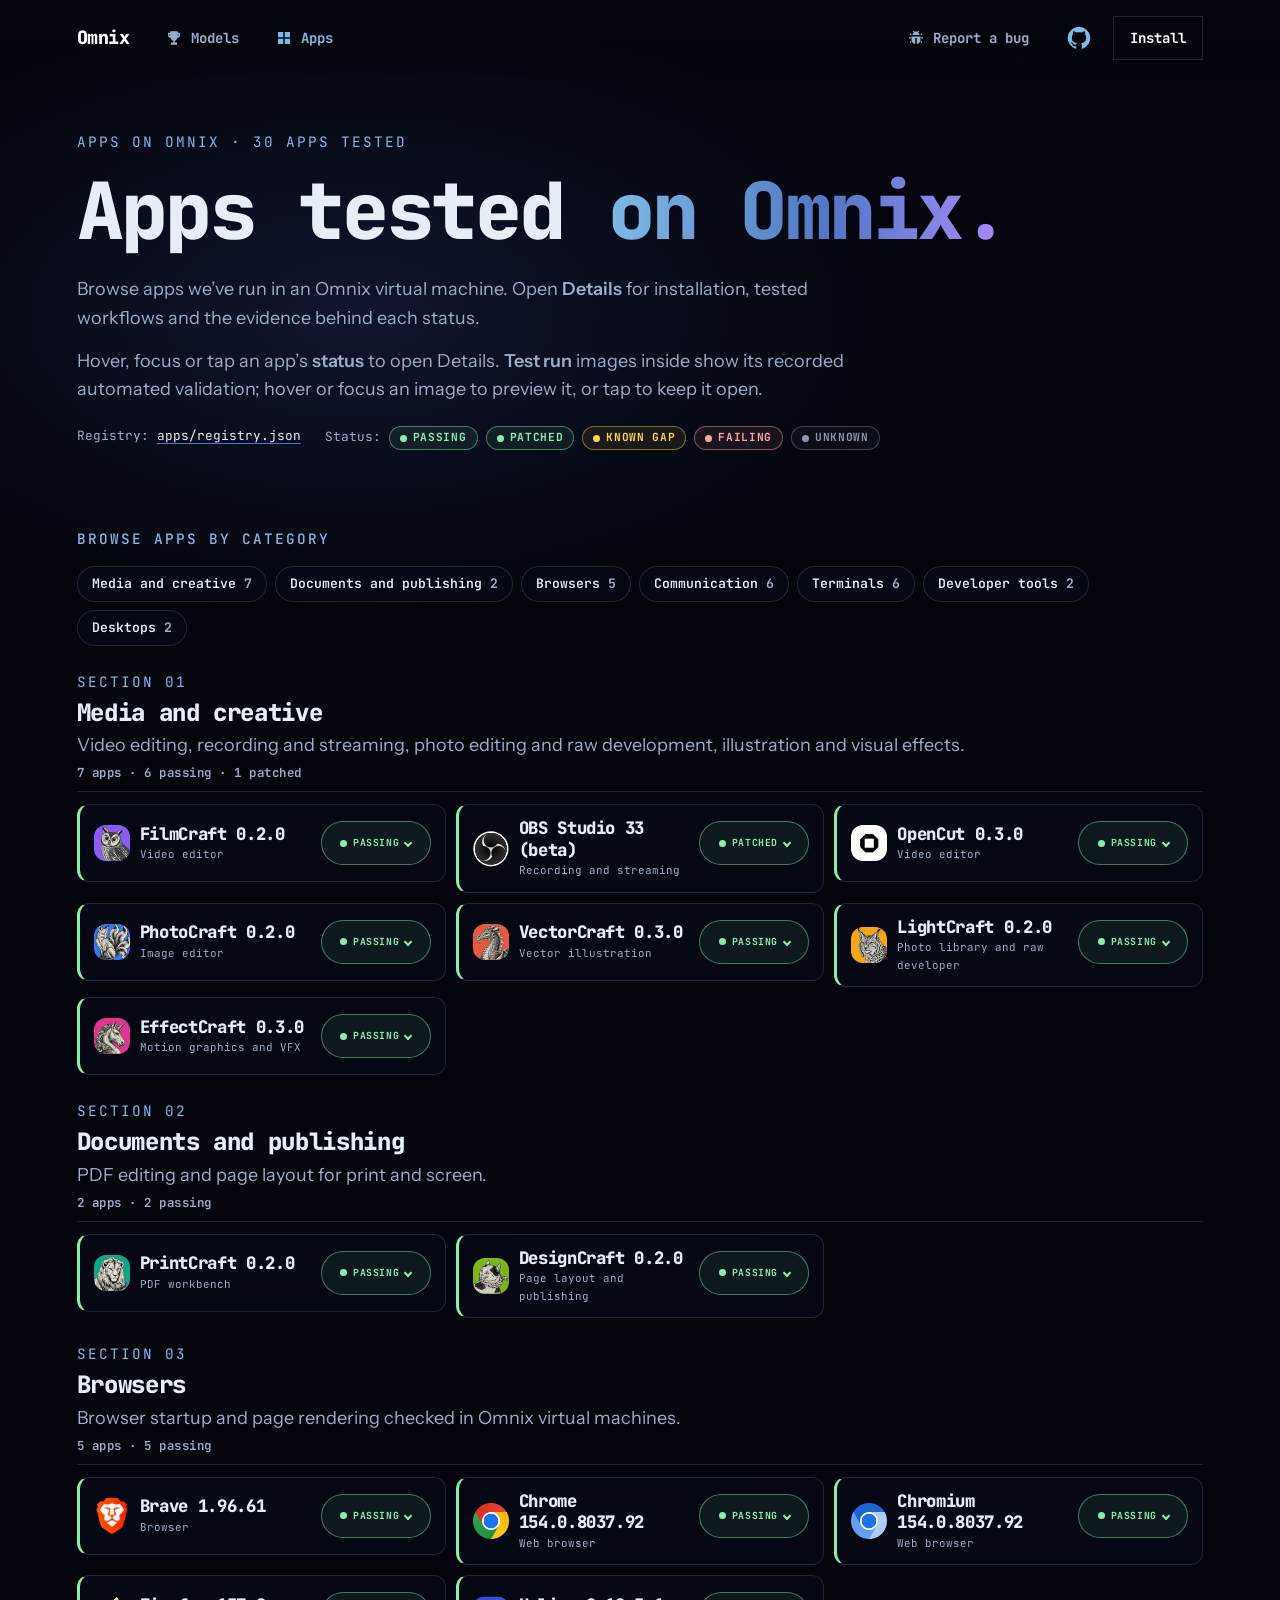
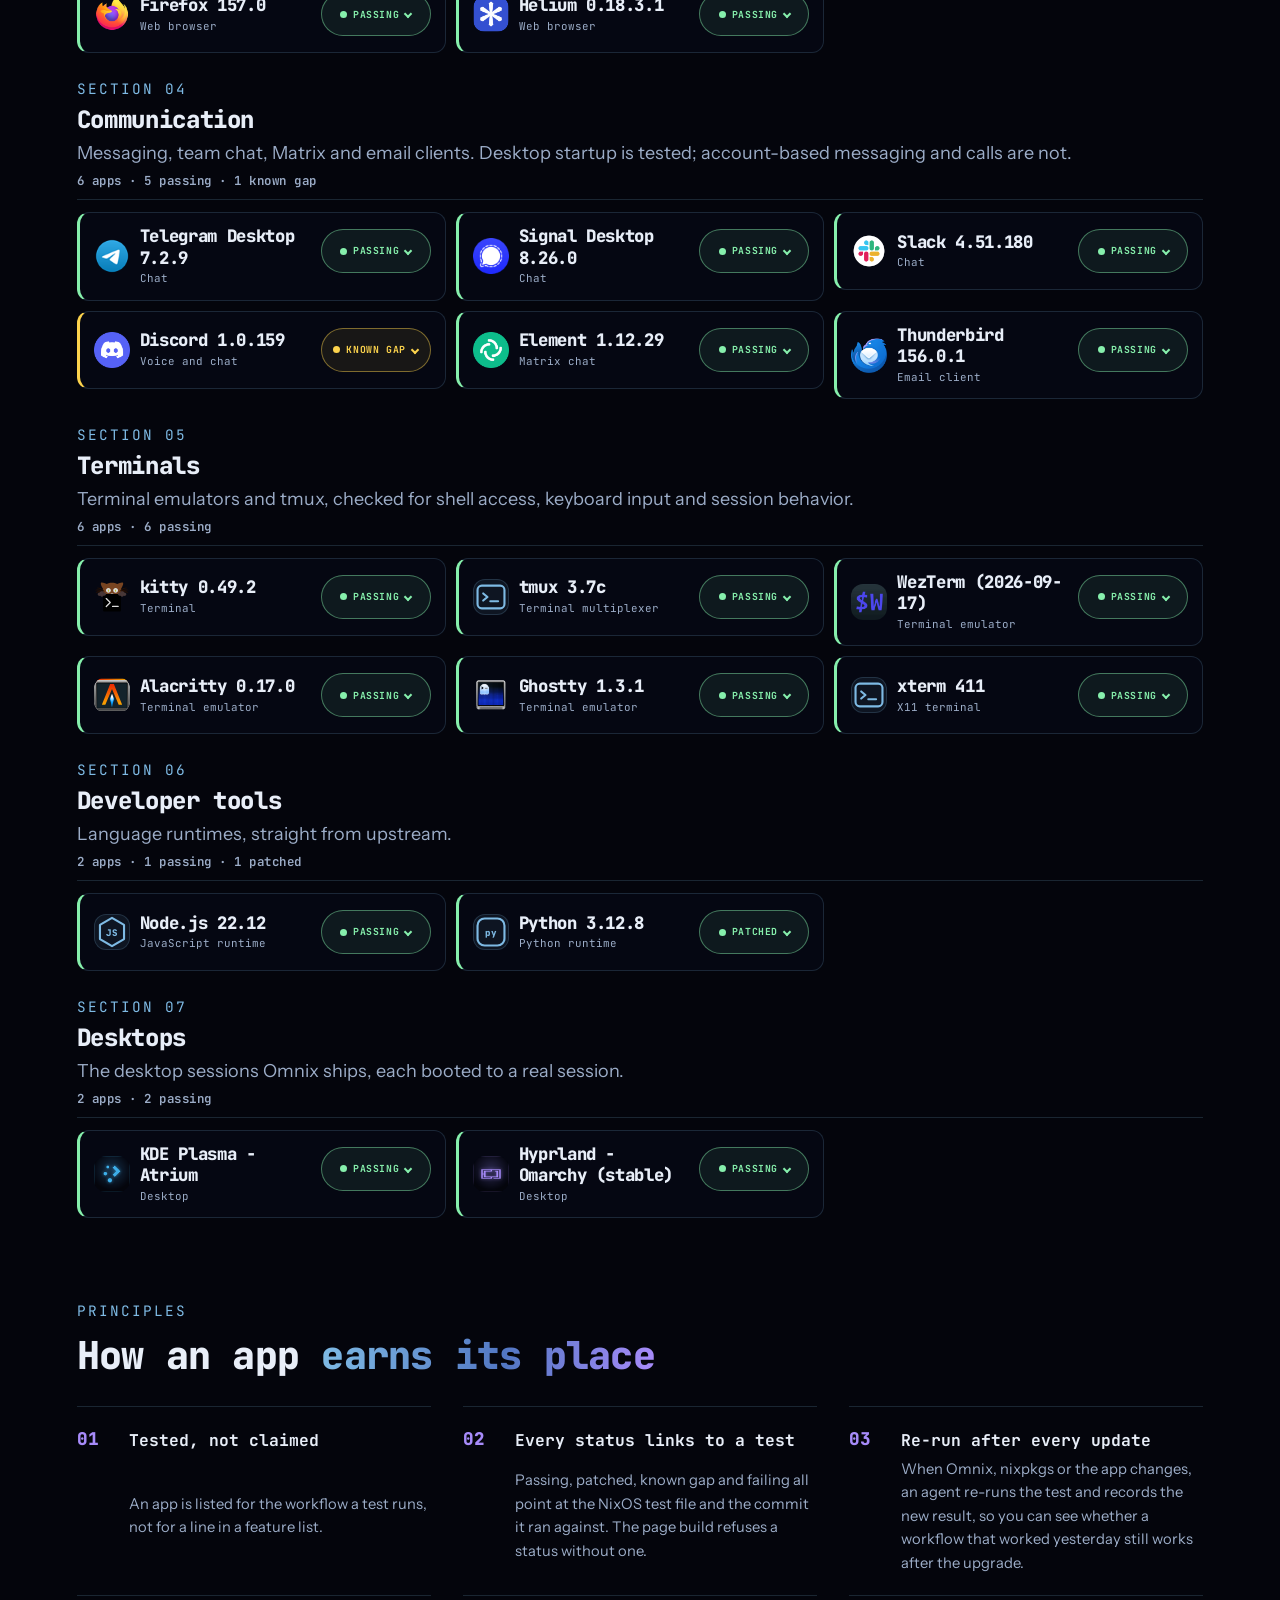
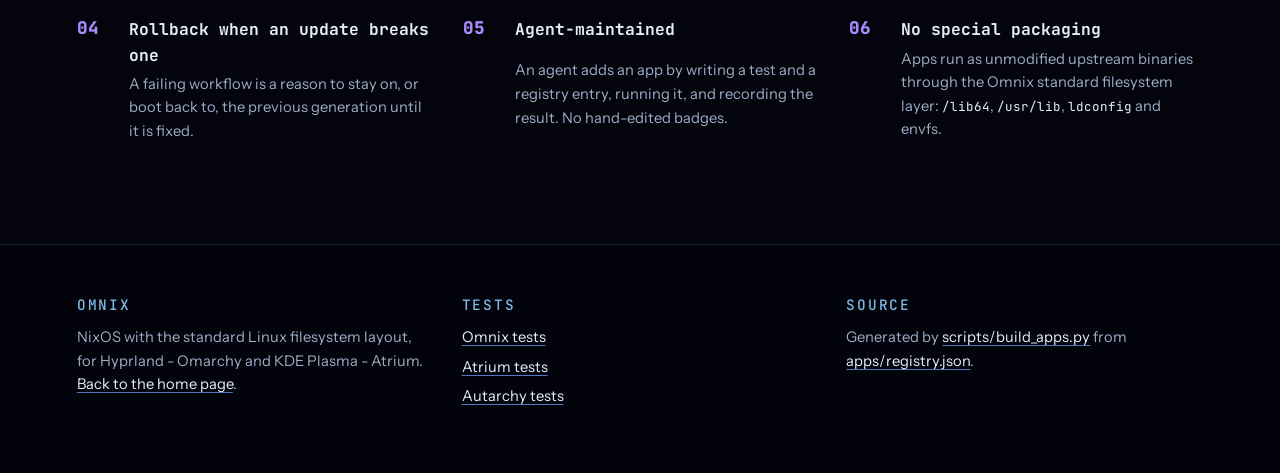
==== commit 6a0d19e5: "Add dedicated terminal browser and communication catalog sections" ====
--- a/apps/index.html
+++ b/apps/index.html
@@ -291,7 +291,7 @@
 
 <main>
   <div class="wide">
-    <div class="eyebrow">Apps on Omnix · 18 apps tested</div>
+    <div class="eyebrow">Apps on Omnix · 30 apps tested</div>
     <h1>Apps tested <em>on Omnix.</em></h1>
     <p class="lede">Browse apps we’ve run in an Omnix virtual machine. Open <strong>Details</strong> for installation, tested workflows and the evidence behind each status.</p>
     <p class="lede disclosure-help">Hover, focus or tap an app’s <strong>status</strong> to open Details. <strong>Test run</strong> images inside show its recorded automated validation; hover or focus an image to preview it, or tap to keep it open.</p>
@@ -303,8 +303,10 @@
         <ul>
         <li><a class="chip" href="#section-media">Media and creative <span class="chip-n">7</span></a></li>
         <li><a class="chip" href="#section-documents">Documents and publishing <span class="chip-n">2</span></a></li>
-        <li><a class="chip" href="#section-internet">Internet and communication <span class="chip-n">4</span></a></li>
-        <li><a class="chip" href="#section-developer">Developer tools <span class="chip-n">3</span></a></li>
+        <li><a class="chip" href="#section-browsers">Browsers <span class="chip-n">5</span></a></li>
+        <li><a class="chip" href="#section-communication">Communication <span class="chip-n">6</span></a></li>
+        <li><a class="chip" href="#section-terminals">Terminals <span class="chip-n">6</span></a></li>
+        <li><a class="chip" href="#section-developer">Developer tools <span class="chip-n">2</span></a></li>
         <li><a class="chip" href="#section-desktops">Desktops <span class="chip-n">2</span></a></li>
         </ul>
       </nav>
@@ -750,14 +752,14 @@
         </div>
         </div>
       </section>
-      <section class="app-section" id="section-internet" aria-labelledby="section-internet-title">
+      <section class="app-section" id="section-browsers" aria-labelledby="section-browsers-title">
         <div class="sec">
           <div class="sec-heading">
             <span class="sec-head">
               <span class="eyebrow">Section 03</span>
-              <h3 class="sec-title" id="section-internet-title">Internet and communication</h3>
-              <span class="sec-blurb">Browsing, messaging and team chat.</span>
-              <span class="sec-summary">4 apps · 4 passing</span>
+              <h3 class="sec-title" id="section-browsers-title">Browsers</h3>
+              <span class="sec-blurb">Browser startup and page rendering checked in Omnix virtual machines.</span>
+              <span class="sec-summary">5 apps · 5 passing</span>
             </span>
           </div>
         <div class="apps">
@@ -804,6 +806,190 @@
     </div>
   </details>
 </article>
+<article class="app status-passing" id="chrome">
+  <header class="app-head">
+    <img class="app-icon" src="../assets/desktop-icons/chrome.png" alt="" width="48" height="48" loading="lazy" decoding="async">
+    <div class="app-title"><h3>Chrome 154.0.8037.92</h3><p class="app-cat">Web browser</p></div>
+  </header>
+  <details class="more">
+    <summary class="badge badge-passing" aria-label="Passing — Details for Chrome 154.0.8037.92"><span>Passing</span></summary>
+    <div class="more-body">
+      <div class="details-overview"><div>
+      <p class="app-desc">Google Chrome from the pinned nixpkgs package set. The test loads a local page and verifies its title and JavaScript request.</p>
+
+      <p class="validation-summary"><span class="validation-result">Passing</span><span class="validation-date">Tested <time datetime="2026-10-07">2026-10-07</time></span><span>x86_64-linux</span></p>
+      </div><a class="validation-shot" href="../assets/app-shots/chrome.png" aria-label="View automated test run screenshot for Chrome 154.0.8037.92"><img src="../assets/app-shots/chrome.png" alt="Chrome 154.0.8037.92 running during its automated Omnix test" width="88" height="56" loading="lazy" decoding="async"><span>Test run ↗</span></a></div>
+      <details class="evidence-fold" open>
+        <summary>Package source</summary>
+        <p class="dist" title="Checked 2026-10-07"><a href="https://github.com/NixOS/nixpkgs/tree/c59305bab2065cfecc4944690d9eedbb56f3a9fa/pkgs">nixpkgs · 154.0.8037.92</a> · <span>Proprietary</span> · <a href="https://www.google.com/chrome/">Website</a></p>
+      </details>
+      <details class="evidence-fold">
+        <summary>Install</summary>
+        <div class="snip">
+          <div class="snip-head"><span>Try with Nix</span><button class="copy" type="button" data-copy="snip-chrome">Copy</button></div>
+          <pre id="snip-chrome">NIXPKGS_ALLOW_UNFREE=1 nix shell --impure nixpkgs#google-chrome
+google-chrome</pre>
+        </div>
+      </details>
+      <details class="evidence-fold">
+        <summary>Verified workflow</summary>
+        <ol class="steps"><li><code>Report the installed Chrome version</code></li><li><code>Launch Chrome as a normal user with a fresh profile</code></li><li><code>Load an offline HTTP fixture served inside the VM</code></li><li><code>Verify the window title matches the fixture and JavaScript sends a request to the local server</code></li><li><code>Confirm the browser remains running and capture a screenshot</code></li></ol>
+      </details>
+      <details class="evidence-fold">
+        <summary>Validation details</summary>
+        <dl class="evidence">
+          <div><dt>Test</dt><dd><a href="https://github.com/Omnix-Linux/Omnix/blob/e9960229758df5eec998d1266f90aff208e99c2d/tests/apps-catalog.nix">Omnix-Linux/Omnix/tests/apps-catalog.nix</a><code class="check">nix build github:Omnix-Linux/Omnix#checks.x86_64-linux.apps-browsers</code></dd></div>
+          <div><dt>Last run</dt><dd><span class="badge badge-passing">Passing</span> on 2026-10-07<span class="notes">Revision: <code>Omnix-Linux/Omnix@e9960229758df5eec998d1266f90aff208e99c2d</code></span><span class="notes">Fresh Omnix X11 VM as a normal user: a fresh browser profile loaded the local HTML fixture and ran JavaScript. Browser sandbox retained. Native package from the locked nixpkgs revision.</span><details class="run-log"><summary>Test log</summary><pre class="log">machine: waiting for success: journalctl -u browser-fixtures --no-pager | grep -q chrome-js-ok
+OMNIX-CATALOG-PASS chrome (scoped VM assertions)
+test script finished in 64.88s</pre></details></dd></div>
+        </dl>
+<p class="validation-caption">Automated test run in an Omnix virtual machine. <a href="../assets/app-shots/chrome.png">View the recorded screenshot</a>.</p>
+      </details>
+    </div>
+  </details>
+</article>
+<article class="app status-passing" id="chromium">
+  <header class="app-head">
+    <img class="app-icon" src="../assets/desktop-icons/chromium.png" alt="" width="48" height="48" loading="lazy" decoding="async">
+    <div class="app-title"><h3>Chromium 154.0.8037.92</h3><p class="app-cat">Web browser</p></div>
+  </header>
+  <details class="more">
+    <summary class="badge badge-passing" aria-label="Passing — Details for Chromium 154.0.8037.92"><span>Passing</span></summary>
+    <div class="more-body">
+      <div class="details-overview"><div>
+      <p class="app-desc">The open-source Chromium browser. The test loads a local page and verifies its title and JavaScript request.</p>
+
+      <p class="validation-summary"><span class="validation-result">Passing</span><span class="validation-date">Tested <time datetime="2026-10-07">2026-10-07</time></span><span>x86_64-linux</span></p>
+      </div><a class="validation-shot" href="../assets/app-shots/chromium.png" aria-label="View automated test run screenshot for Chromium 154.0.8037.92"><img src="../assets/app-shots/chromium.png" alt="Chromium 154.0.8037.92 running during its automated Omnix test" width="88" height="56" loading="lazy" decoding="async"><span>Test run ↗</span></a></div>
+      <details class="evidence-fold" open>
+        <summary>Package source</summary>
+        <p class="dist" title="Checked 2026-10-07"><a href="https://github.com/NixOS/nixpkgs/tree/c59305bab2065cfecc4944690d9eedbb56f3a9fa/pkgs">nixpkgs · 154.0.8037.92</a> · <span>BSD-3-Clause</span> · <a href="https://www.chromium.org/">Website</a></p>
+      </details>
+      <details class="evidence-fold">
+        <summary>Install</summary>
+        <div class="snip">
+          <div class="snip-head"><span>Try with Nix</span><button class="copy" type="button" data-copy="snip-chromium">Copy</button></div>
+          <pre id="snip-chromium">nix shell nixpkgs#chromium
+chromium</pre>
+        </div>
+      </details>
+      <details class="evidence-fold">
+        <summary>Verified workflow</summary>
+        <ol class="steps"><li><code>Report the installed Chromium version</code></li><li><code>Launch Chromium as a normal user with a fresh profile</code></li><li><code>Load an offline HTTP fixture served inside the VM</code></li><li><code>Verify the window title matches the fixture and JavaScript sends a request to the local server</code></li><li><code>Confirm the browser remains running and capture a screenshot</code></li></ol>
+      </details>
+      <details class="evidence-fold">
+        <summary>Validation details</summary>
+        <dl class="evidence">
+          <div><dt>Test</dt><dd><a href="https://github.com/Omnix-Linux/Omnix/blob/e9960229758df5eec998d1266f90aff208e99c2d/tests/apps-catalog.nix">Omnix-Linux/Omnix/tests/apps-catalog.nix</a><code class="check">nix build github:Omnix-Linux/Omnix#checks.x86_64-linux.apps-browsers</code></dd></div>
+          <div><dt>Last run</dt><dd><span class="badge badge-passing">Passing</span> on 2026-10-07<span class="notes">Revision: <code>Omnix-Linux/Omnix@e9960229758df5eec998d1266f90aff208e99c2d</code></span><span class="notes">Fresh Omnix X11 VM as a normal user: a fresh browser profile loaded the local HTML fixture and ran JavaScript. Browser sandbox retained. Native package from the locked nixpkgs revision.</span><details class="run-log"><summary>Test log</summary><pre class="log">machine: waiting for success: journalctl -u browser-fixtures --no-pager | grep -q chromium-js-ok
+OMNIX-CATALOG-PASS chromium (scoped VM assertions)
+test script finished in 64.88s</pre></details></dd></div>
+        </dl>
+<p class="validation-caption">Automated test run in an Omnix virtual machine. <a href="../assets/app-shots/chromium.png">View the recorded screenshot</a>.</p>
+      </details>
+    </div>
+  </details>
+</article>
+<article class="app status-passing" id="firefox">
+  <header class="app-head">
+    <img class="app-icon" src="../assets/desktop-icons/firefox.png" alt="" width="48" height="48" loading="lazy" decoding="async">
+    <div class="app-title"><h3>Firefox 157.0</h3><p class="app-cat">Web browser</p></div>
+  </header>
+  <details class="more">
+    <summary class="badge badge-passing" aria-label="Passing — Details for Firefox 157.0"><span>Passing</span></summary>
+    <div class="more-body">
+      <div class="details-overview"><div>
+      <p class="app-desc">Mozilla Firefox from the pinned nixpkgs package set. The test loads a local page and verifies its title and JavaScript request.</p>
+
+      <p class="validation-summary"><span class="validation-result">Passing</span><span class="validation-date">Tested <time datetime="2026-10-07">2026-10-07</time></span><span>x86_64-linux</span></p>
+      </div><a class="validation-shot" href="../assets/app-shots/firefox.png" aria-label="View automated test run screenshot for Firefox 157.0"><img src="../assets/app-shots/firefox.png" alt="Firefox 157.0 running during its automated Omnix test" width="88" height="56" loading="lazy" decoding="async"><span>Test run ↗</span></a></div>
+      <details class="evidence-fold" open>
+        <summary>Package source</summary>
+        <p class="dist" title="Checked 2026-10-07"><a href="https://github.com/NixOS/nixpkgs/tree/c59305bab2065cfecc4944690d9eedbb56f3a9fa/pkgs">nixpkgs · 157.0</a> · <span>MPL-2.0</span> · <a href="https://www.mozilla.org/firefox/">Website</a></p>
+      </details>
+      <details class="evidence-fold">
+        <summary>Install</summary>
+        <div class="snip">
+          <div class="snip-head"><span>Try with Nix</span><button class="copy" type="button" data-copy="snip-firefox">Copy</button></div>
+          <pre id="snip-firefox">nix shell nixpkgs#firefox
+firefox</pre>
+        </div>
+      </details>
+      <details class="evidence-fold">
+        <summary>Verified workflow</summary>
+        <ol class="steps"><li><code>Report the installed Firefox version</code></li><li><code>Launch Firefox as a normal user with a fresh profile</code></li><li><code>Load an offline HTTP fixture served inside the VM</code></li><li><code>Verify the window title matches the fixture and JavaScript sends a request to the local server</code></li><li><code>Confirm the browser remains running and capture a screenshot</code></li></ol>
+      </details>
+      <details class="evidence-fold">
+        <summary>Validation details</summary>
+        <dl class="evidence">
+          <div><dt>Test</dt><dd><a href="https://github.com/Omnix-Linux/Omnix/blob/e9960229758df5eec998d1266f90aff208e99c2d/tests/apps-catalog.nix">Omnix-Linux/Omnix/tests/apps-catalog.nix</a><code class="check">nix build github:Omnix-Linux/Omnix#checks.x86_64-linux.apps-browsers</code></dd></div>
+          <div><dt>Last run</dt><dd><span class="badge badge-passing">Passing</span> on 2026-10-07<span class="notes">Revision: <code>Omnix-Linux/Omnix@e9960229758df5eec998d1266f90aff208e99c2d</code></span><span class="notes">Fresh Omnix X11 VM as a normal user: a fresh browser profile loaded the local HTML fixture and ran JavaScript. Browser sandbox retained. Native package from the locked nixpkgs revision.</span><details class="run-log"><summary>Test log</summary><pre class="log">machine: waiting for success: journalctl -u browser-fixtures --no-pager | grep -q firefox-js-ok
+OMNIX-CATALOG-PASS firefox (scoped VM assertions)
+test script finished in 64.88s</pre></details></dd></div>
+        </dl>
+<p class="validation-caption">Automated test run in an Omnix virtual machine. <a href="../assets/app-shots/firefox.png">View the recorded screenshot</a>.</p>
+      </details>
+    </div>
+  </details>
+</article>
+<article class="app status-passing" id="helium">
+  <header class="app-head">
+    <img class="app-icon" src="../assets/desktop-icons/helium.png" alt="" width="48" height="48" loading="lazy" decoding="async">
+    <div class="app-title"><h3>Helium 0.18.3.1</h3><p class="app-cat">Web browser</p></div>
+  </header>
+  <details class="more">
+    <summary class="badge badge-passing" aria-label="Passing — Details for Helium 0.18.3.1"><span>Passing</span></summary>
+    <div class="more-body">
+      <div class="details-overview"><div>
+      <p class="app-desc">Helium’s upstream Linux tarball, run through the Omnix FHS layer. The test loads a local page and verifies its title and JavaScript request.</p>
+
+      <p class="validation-summary"><span class="validation-result">Passing</span><span class="validation-date">Tested <time datetime="2026-10-07">2026-10-07</time></span><span>x86_64-linux</span></p>
+      </div><a class="validation-shot" href="../assets/app-shots/helium.png" aria-label="View automated test run screenshot for Helium 0.18.3.1"><img src="../assets/app-shots/helium.png" alt="Helium 0.18.3.1 running during its automated Omnix test" width="88" height="56" loading="lazy" decoding="async"><span>Test run ↗</span></a></div>
+      <details class="evidence-fold" open>
+        <summary>Package source</summary>
+        <p class="dist" title="Checked 2026-10-07"><a href="https://github.com/imputnet/helium-linux/releases/tag/0.18.3.1">GitHub release 0.18.3.1</a> · <span class="dist-warn">No checksums</span> · <span class="dist-warn">Not attested</span> · <span>GPL-3.0</span> · <a href="https://helium.computer/">Website</a></p>
+      </details>
+      <details class="evidence-fold">
+        <summary>Install</summary>
+        <div class="snip">
+          <div class="snip-head"><span>Download from upstream</span><button class="copy" type="button" data-copy="snip-helium">Copy</button></div>
+          <pre id="snip-helium">sudo mkdir -p /opt/helium
+curl -fsSL https://github.com/imputnet/helium-linux/releases/download/0.18.3.1/helium-0.18.3.1-x86_64_linux.tar.xz \
+  | sudo tar -xJ -C /opt/helium --strip-components=1
+/opt/helium/helium</pre>
+        </div>
+      </details>
+      <details class="evidence-fold">
+        <summary>Verified workflow</summary>
+        <ol class="steps"><li><code>Report the installed Helium version</code></li><li><code>Launch Helium as a normal user with a fresh profile</code></li><li><code>Load an offline HTTP fixture served inside the VM</code></li><li><code>Verify the window title matches the fixture and JavaScript sends a request to the local server</code></li><li><code>Confirm the browser remains running and capture a screenshot</code></li></ol>
+      </details>
+      <details class="evidence-fold">
+        <summary>Validation details</summary>
+        <dl class="evidence">
+          <div><dt>Test</dt><dd><a href="https://github.com/Omnix-Linux/Omnix/blob/e9960229758df5eec998d1266f90aff208e99c2d/tests/apps-catalog.nix">Omnix-Linux/Omnix/tests/apps-catalog.nix</a><code class="check">nix build github:Omnix-Linux/Omnix#checks.x86_64-linux.apps-browsers</code></dd></div>
+          <div><dt>Last run</dt><dd><span class="badge badge-passing">Passing</span> on 2026-10-07<span class="notes">Revision: <code>Omnix-Linux/Omnix@e9960229758df5eec998d1266f90aff208e99c2d</code></span><span class="notes">Fresh Omnix X11 VM as a normal user: a fresh browser profile loaded the local HTML fixture and ran JavaScript. Browser sandbox retained. Upstream Helium Linux archive, pinned to the verified SHA-256.</span><details class="run-log"><summary>Test log</summary><pre class="log">machine: waiting for success: journalctl -u browser-fixtures --no-pager | grep -q helium-js-ok
+OMNIX-CATALOG-PASS helium (scoped VM assertions)
+test script finished in 64.88s</pre></details></dd></div>
+        </dl>
+<p class="validation-caption">Automated test run in an Omnix virtual machine. <a href="../assets/app-shots/helium.png">View the recorded screenshot</a>.</p>
+      </details>
+    </div>
+  </details>
+</article>
+        </div>
+        </div>
+      </section>
+      <section class="app-section" id="section-communication" aria-labelledby="section-communication-title">
+        <div class="sec">
+          <div class="sec-heading">
+            <span class="sec-head">
+              <span class="eyebrow">Section 04</span>
+              <h3 class="sec-title" id="section-communication-title">Communication</h3>
+              <span class="sec-blurb">Messaging, team chat, Matrix and email clients. Desktop startup is tested; account-based messaging and calls are not.</span>
+              <span class="sec-summary">6 apps · 5 passing · 1 known gap</span>
+            </span>
+          </div>
+        <div class="apps">
 <article class="app status-passing" id="telegram">
   <header class="app-head">
     <img class="app-icon" src="../assets/desktop-icons/org.telegram.desktop.png" alt="" width="48" height="48" loading="lazy" decoding="async">
@@ -924,6 +1110,411 @@
 test script finished in 39.02s</pre></details></dd></div>
         </dl>
 <p class="validation-caption">Automated test run in an Omnix virtual machine. <a href="../assets/app-shots/slack.webp">View the recorded screenshot</a>.</p>
+      </details>
+    </div>
+  </details>
+</article>
+<article class="app status-known-gap" id="discord">
+  <header class="app-head">
+    <img class="app-icon" src="../assets/desktop-icons/discord.png" alt="" width="48" height="48" loading="lazy" decoding="async">
+    <div class="app-title"><h3>Discord 1.0.159</h3><p class="app-cat">Voice and chat</p></div>
+  </header>
+  <details class="more">
+    <summary class="badge badge-known-gap" aria-label="Known gap — Details for Discord 1.0.159"><span>Known gap</span></summary>
+    <div class="more-body">
+      <div class="details-overview"><div>
+      <p class="app-desc">Voice and community chat. In the VM the bootstrap window opens, but its update download fails before sign-in.</p>
+<p class="gap"><strong>Documented gap</strong>The VM reaches the updater, which reports an update download failure. Sign-in readiness, messaging and calls are unverified.</p>
+      <p class="validation-summary"><span class="validation-result">Known gap</span><span class="validation-date">Tested <time datetime="2026-10-07">2026-10-07</time></span><span>x86_64-linux</span></p>
+      </div><a class="validation-shot" href="../assets/app-shots/discord.png" aria-label="View automated test run screenshot for Discord 1.0.159"><img src="../assets/app-shots/discord.png" alt="Discord 1.0.159 running during its automated Omnix test" width="88" height="56" loading="lazy" decoding="async"><span>Test run ↗</span></a></div>
+      <details class="evidence-fold" open>
+        <summary>Package source</summary>
+        <p class="dist" title="Checked 2026-10-07"><a href="https://github.com/NixOS/nixpkgs/tree/c59305bab2065cfecc4944690d9eedbb56f3a9fa/pkgs">nixpkgs · 1.0.159</a> · <span>Proprietary</span> · <a href="https://discord.com/">Website</a></p>
+      </details>
+      <details class="evidence-fold">
+        <summary>Install</summary>
+        <div class="snip">
+          <div class="snip-head"><span>Try with Nix</span><button class="copy" type="button" data-copy="snip-discord">Copy</button></div>
+          <pre id="snip-discord">NIXPKGS_ALLOW_UNFREE=1 nix shell --impure nixpkgs#discord
+discord</pre>
+        </div>
+      </details>
+      <details class="evidence-fold">
+        <summary>Verified workflow</summary>
+        <ol class="steps"><li><code>Launch Discord as a normal user in the Omnix X11 test session</code></li><li><code>Wait for a visible bootstrap window and confirm the process remains active</code></li><li><code>Capture the startup screen: update download fails before sign-in</code></li><li><code>No external account is used; messaging and calls are not tested</code></li></ol>
+      </details>
+      <details class="evidence-fold">
+        <summary>Validation details</summary>
+        <dl class="evidence">
+          <div><dt>Test</dt><dd><a href="https://github.com/Omnix-Linux/Omnix/blob/e9960229758df5eec998d1266f90aff208e99c2d/tests/apps-catalog.nix">Omnix-Linux/Omnix/tests/apps-catalog.nix</a><code class="check">nix build github:Omnix-Linux/Omnix#checks.x86_64-linux.apps-communication</code></dd></div>
+          <div><dt>Last run</dt><dd><span class="badge badge-known-gap">Known gap</span> on 2026-10-07<span class="notes">Revision: <code>Omnix-Linux/Omnix@e9960229758df5eec998d1266f90aff208e99c2d</code></span><span class="notes">Fresh Omnix X11 VM as a normal user. The bootstrap window opened and remained active, but the screenshot shows “Update failed — retrying”; the sign-in screen was not reached. This is a known gap, despite the scoped bootstrap assertions passing. No account, messaging or calls were tested.</span><details class="run-log"><summary>Test log</summary><pre class="log">machine: waiting for success: DISPLAY=:0 xdotool search --onlyvisible --class discord
+machine: must succeed: sleep 3; systemctl is-active check-discord
+OMNIX-CATALOG-PASS discord (scoped VM assertions)
+test script finished in 59.08s</pre></details></dd></div>
+        </dl>
+<p class="validation-caption">Automated test run in an Omnix virtual machine. <a href="../assets/app-shots/discord.png">View the recorded screenshot</a>.</p>
+      </details>
+    </div>
+  </details>
+</article>
+<article class="app status-passing" id="element">
+  <header class="app-head">
+    <img class="app-icon" src="../assets/desktop-icons/element.png" alt="" width="48" height="48" loading="lazy" decoding="async">
+    <div class="app-title"><h3>Element 1.12.29</h3><p class="app-cat">Matrix chat</p></div>
+  </header>
+  <details class="more">
+    <summary class="badge badge-passing" aria-label="Passing — Details for Element 1.12.29"><span>Passing</span></summary>
+    <div class="more-body">
+      <div class="details-overview"><div>
+      <p class="app-desc">A Matrix desktop chat client. The test checks desktop startup as a normal user; account-based messaging and calls are not tested.</p>
+<p class="gap"><strong>Documented gap</strong>Startup requires a working desktop secret store; the VM supplies an unlocked GNOME keyring. Messaging and calls are not tested.</p>
+      <p class="validation-summary"><span class="validation-result">Passing</span><span class="validation-date">Tested <time datetime="2026-10-07">2026-10-07</time></span><span>x86_64-linux</span></p>
+      </div><a class="validation-shot" href="../assets/app-shots/element.png" aria-label="View automated test run screenshot for Element 1.12.29"><img src="../assets/app-shots/element.png" alt="Element 1.12.29 running during its automated Omnix test" width="88" height="56" loading="lazy" decoding="async"><span>Test run ↗</span></a></div>
+      <details class="evidence-fold" open>
+        <summary>Package source</summary>
+        <p class="dist" title="Checked 2026-10-07"><a href="https://github.com/NixOS/nixpkgs/tree/c59305bab2065cfecc4944690d9eedbb56f3a9fa/pkgs">nixpkgs · 1.12.29</a> · <span>AGPL-3.0-or-later</span> · <a href="https://element.io/">Website</a></p>
+      </details>
+      <details class="evidence-fold">
+        <summary>Install</summary>
+        <div class="snip">
+          <div class="snip-head"><span>Try with Nix</span><button class="copy" type="button" data-copy="snip-element">Copy</button></div>
+          <pre id="snip-element">nix shell nixpkgs#element-desktop
+element-desktop</pre>
+        </div>
+      </details>
+      <details class="evidence-fold">
+        <summary>Verified workflow</summary>
+        <ol class="steps"><li><code>Provide an isolated unlocked GNOME keyring for the test user; launch with --password-store=gnome-libsecret</code></li><li><code>Launch Element as a normal user in the Omnix X11 test session</code></li><li><code>Wait for a visible application window</code></li><li><code>Confirm the application remains running and capture its startup screen</code></li><li><code>No external account is used; messaging, calls and mail delivery are outside this check</code></li></ol>
+      </details>
+      <details class="evidence-fold">
+        <summary>Validation details</summary>
+        <dl class="evidence">
+          <div><dt>Test</dt><dd><a href="https://github.com/Omnix-Linux/Omnix/blob/e9960229758df5eec998d1266f90aff208e99c2d/tests/apps-catalog.nix">Omnix-Linux/Omnix/tests/apps-catalog.nix</a><code class="check">nix build github:Omnix-Linux/Omnix#checks.x86_64-linux.apps-communication</code></dd></div>
+          <div><dt>Last run</dt><dd><span class="badge badge-passing">Passing</span> on 2026-10-07<span class="notes">Revision: <code>Omnix-Linux/Omnix@e9960229758df5eec998d1266f90aff208e99c2d</code></span><span class="notes">Fresh Omnix X11 VM as a normal user; native package from the locked nixpkgs revision. Visible desktop startup and an active process were checked. No account sign-in, messages, calls or mail delivery were tested. The VM supplied an isolated unlocked GNOME keyring and --password-store=gnome-libsecret; screenshot shows the sign-in screen.</span><details class="run-log"><summary>Test log</summary><pre class="log">machine: waiting for success: DISPLAY=:0 xdotool search --onlyvisible --class element
+machine: must succeed: sleep 3; systemctl is-active check-element
+machine # [   32.709551] dbus-run-session[1200]: Using storage mode &#x27;encrypted&#x27; with backend &#x27;gnome_libsecret&#x27;
+OMNIX-CATALOG-PASS element (scoped VM assertions)
+test script finished in 59.08s</pre></details></dd></div>
+        </dl>
+<p class="validation-caption">Automated test run in an Omnix virtual machine. <a href="../assets/app-shots/element.png">View the recorded screenshot</a>.</p>
+      </details>
+    </div>
+  </details>
+</article>
+<article class="app status-passing" id="thunderbird">
+  <header class="app-head">
+    <img class="app-icon" src="../assets/desktop-icons/thunderbird.png" alt="" width="48" height="48" loading="lazy" decoding="async">
+    <div class="app-title"><h3>Thunderbird 156.0.1</h3><p class="app-cat">Email client</p></div>
+  </header>
+  <details class="more">
+    <summary class="badge badge-passing" aria-label="Passing — Details for Thunderbird 156.0.1"><span>Passing</span></summary>
+    <div class="more-body">
+      <div class="details-overview"><div>
+      <p class="app-desc">Mozilla’s email, calendar and contacts client. The test checks desktop startup as a normal user; account setup and mail delivery are not tested.</p>
+
+      <p class="validation-summary"><span class="validation-result">Passing</span><span class="validation-date">Tested <time datetime="2026-10-07">2026-10-07</time></span><span>x86_64-linux</span></p>
+      </div><a class="validation-shot" href="../assets/app-shots/thunderbird.png" aria-label="View automated test run screenshot for Thunderbird 156.0.1"><img src="../assets/app-shots/thunderbird.png" alt="Thunderbird 156.0.1 running during its automated Omnix test" width="88" height="56" loading="lazy" decoding="async"><span>Test run ↗</span></a></div>
+      <details class="evidence-fold" open>
+        <summary>Package source</summary>
+        <p class="dist" title="Checked 2026-10-07"><a href="https://github.com/NixOS/nixpkgs/tree/c59305bab2065cfecc4944690d9eedbb56f3a9fa/pkgs">nixpkgs · 156.0.1</a> · <span>MPL-2.0</span> · <a href="https://www.thunderbird.net/">Website</a></p>
+      </details>
+      <details class="evidence-fold">
+        <summary>Install</summary>
+        <div class="snip">
+          <div class="snip-head"><span>Try with Nix</span><button class="copy" type="button" data-copy="snip-thunderbird">Copy</button></div>
+          <pre id="snip-thunderbird">nix shell nixpkgs#thunderbird
+thunderbird</pre>
+        </div>
+      </details>
+      <details class="evidence-fold">
+        <summary>Verified workflow</summary>
+        <ol class="steps"><li><code>Launch Thunderbird as a normal user in the Omnix X11 test session</code></li><li><code>Wait for a visible application window</code></li><li><code>Confirm the application remains running and capture its startup screen</code></li><li><code>No external account is used; messaging, calls and mail delivery are outside this check</code></li></ol>
+      </details>
+      <details class="evidence-fold">
+        <summary>Validation details</summary>
+        <dl class="evidence">
+          <div><dt>Test</dt><dd><a href="https://github.com/Omnix-Linux/Omnix/blob/e9960229758df5eec998d1266f90aff208e99c2d/tests/apps-catalog.nix">Omnix-Linux/Omnix/tests/apps-catalog.nix</a><code class="check">nix build github:Omnix-Linux/Omnix#checks.x86_64-linux.apps-communication</code></dd></div>
+          <div><dt>Last run</dt><dd><span class="badge badge-passing">Passing</span> on 2026-10-07<span class="notes">Revision: <code>Omnix-Linux/Omnix@e9960229758df5eec998d1266f90aff208e99c2d</code></span><span class="notes">Fresh Omnix X11 VM as a normal user; native package from the locked nixpkgs revision. Visible desktop startup and an active process were checked. No account sign-in, messages, calls or mail delivery were tested.</span><details class="run-log"><summary>Test log</summary><pre class="log">machine: waiting for success: DISPLAY=:0 xdotool search --onlyvisible --class thunderbird
+machine: must succeed: sleep 3; systemctl is-active check-thunderbird
+OMNIX-CATALOG-PASS thunderbird (scoped VM assertions)
+test script finished in 59.08s</pre></details></dd></div>
+        </dl>
+<p class="validation-caption">Automated test run in an Omnix virtual machine. <a href="../assets/app-shots/thunderbird.png">View the recorded screenshot</a>.</p>
+      </details>
+    </div>
+  </details>
+</article>
+        </div>
+        </div>
+      </section>
+      <section class="app-section" id="section-terminals" aria-labelledby="section-terminals-title">
+        <div class="sec">
+          <div class="sec-heading">
+            <span class="sec-head">
+              <span class="eyebrow">Section 05</span>
+              <h3 class="sec-title" id="section-terminals-title">Terminals</h3>
+              <span class="sec-blurb">Terminal emulators and tmux, checked for shell access, keyboard input and session behavior.</span>
+              <span class="sec-summary">6 apps · 6 passing</span>
+            </span>
+          </div>
+        <div class="apps">
+<article class="app status-passing" id="kitty">
+  <header class="app-head">
+    <img class="app-icon" src="../assets/desktop-icons/kitty.svg" alt="" width="48" height="48" loading="lazy" decoding="async">
+    <div class="app-title"><h3>kitty 0.49.2</h3><p class="app-cat">Terminal</p></div>
+  </header>
+  <details class="more">
+    <summary class="badge badge-passing" aria-label="Passing — Details for kitty 0.49.2"><span>Passing</span></summary>
+    <div class="more-body">
+      <div class="details-overview"><div>
+      <p class="app-desc">The GPU-accelerated terminal, run from its unmodified GitHub release.</p>
+
+      <p class="validation-summary"><span class="validation-result">Passing</span><span class="validation-date">Tested <time datetime="2026-10-06">2026-10-06</time></span><span>x86_64-linux</span></p>
+      </div><a class="validation-shot" href="../assets/app-shots/kitty.webp" aria-label="View automated test run screenshot for kitty 0.49.2"><img src="../assets/app-shots/kitty.webp" alt="kitty 0.49.2 running during its automated Omnix test" width="88" height="56" loading="lazy" decoding="async"><span>Test run ↗</span></a></div>
+      <details class="evidence-fold" open>
+        <summary>Package source</summary>
+        <p class="dist" title="Checked 2026-10-06"><a href="https://github.com/kovidgoyal/kitty/releases/tag/v0.49.2">GitHub release v0.49.2</a> · <span class="dist-warn">No checksums</span> · <span class="dist-warn">Not attested</span> · <span>GPL-3.0</span> · <a href="https://sw.kovidgoyal.net/kitty/">Website</a></p>
+      </details>
+      <details class="evidence-fold">
+        <summary>Install</summary>
+        <div class="snip">
+          <div class="snip-head"><span>Download from GitHub</span><button class="copy" type="button" data-copy="snip-kitty">Copy</button></div>
+          <pre id="snip-kitty">sudo mkdir -p /opt/kitty
+curl -fsSL https://github.com/kovidgoyal/kitty/releases/download/v0.49.2/kitty-0.49.2-x86_64.txz \
+  | sudo tar -xJ -C /opt/kitty
+/opt/kitty/bin/kitty --version</pre>
+        </div>
+      </details>
+      <details class="evidence-fold">
+        <summary>Verified workflow</summary>
+        <ol class="steps"><li><code>Fetch kitty-0.49.2-x86_64.txz from the GitHub release, pinned by sha256</code></li><li><code>kitty --version reports kitty 0.49.2</code></li><li><code>Check the standard X11 data paths exist: /usr/share/X11/xkb and /usr/share/X11/locale (the Omnix desktop preset provides them)</code></li><li><code>Start the unmodified kitty in an X11 session through the Omnix FHS layer; OpenGL 4.6 (Mesa llvmpipe) loads</code></li><li><code>It opens a window and runs a shell (uname -a)</code></li><li><code>Take a screenshot</code></li></ol>
+      </details>
+      <details class="evidence-fold">
+        <summary>Validation details</summary>
+        <dl class="evidence">
+          <div><dt>Test</dt><dd><a href="https://github.com/Omnix-Linux/Omnix/blob/3f1ce17/tests/apps-desktop.nix">Omnix-Linux/Omnix/tests/apps-desktop.nix</a><code class="check">nix build github:Omnix-Linux/Omnix#checks.x86_64-linux.app-kitty</code></dd></div>
+          <div><dt>Last run</dt><dd><span class="badge badge-passing">Passing</span> on 2026-10-06<span class="notes">Revision: <code>Omnix-Linux/Omnix@3f1ce17</code></span><span class="notes">Fresh NixOS VM run of the unmodified kitty. It used to exit at startup because /usr/share/X11/xkb was missing; the Omnix desktop preset now provides /usr/share/X11/xkb and /usr/share/X11/locale (Omnix-Linux/Omnix#6, fixing #4), with no workaround in the test.</span><details class="run-log"><summary>Test log</summary><pre class="log">must succeed: test -e /usr/share/X11/xkb/rules/evdev
+must succeed: test -d /usr/share/X11/locale/en_US.UTF-8
+kitty 0.49.2 opened a window and ran uname -a (OMNIX-KITTY-OK)
+test script finished in 39.77s</pre></details></dd></div>
+        </dl>
+<p class="validation-caption">Automated test run in an Omnix virtual machine. <a href="../assets/app-shots/kitty.webp">View the recorded screenshot</a>.</p>
+      </details>
+    </div>
+  </details>
+</article>
+<article class="app status-passing" id="tmux">
+  <header class="app-head">
+    <span class="app-icon app-icon-svg"><svg viewBox="0 0 48 48" aria-hidden="true" focusable="false"><rect x="5" y="8" width="38" height="32" rx="6" fill="none" stroke="currentColor" stroke-width="3"/><path d="m13 19 6 5-6 5M23 30h11" fill="none" stroke="currentColor" stroke-width="3" stroke-linecap="round" stroke-linejoin="round"/></svg></span>
+    <div class="app-title"><h3>tmux 3.7c</h3><p class="app-cat">Terminal multiplexer</p></div>
+  </header>
+  <details class="more">
+    <summary class="badge badge-passing" aria-label="Passing — Details for tmux 3.7c"><span>Passing</span></summary>
+    <div class="more-body">
+      <div class="details-overview"><div>
+      <p class="app-desc">Persistent terminal sessions with multiple panes. Tested for shell commands, split panes, attachment and detachment.</p>
+
+      <p class="validation-summary"><span class="validation-result">Passing</span><span class="validation-date">Tested <time datetime="2026-10-07">2026-10-07</time></span><span>x86_64-linux</span></p>
+      </div><a class="validation-shot" href="../assets/app-shots/tmux.png" aria-label="View automated test run screenshot for tmux 3.7c"><img src="../assets/app-shots/tmux.png" alt="tmux 3.7c running during its automated Omnix test" width="88" height="56" loading="lazy" decoding="async"><span>Test run ↗</span></a></div>
+      <details class="evidence-fold" open>
+        <summary>Package source</summary>
+        <p class="dist" title="Checked 2026-10-07"><a href="https://github.com/NixOS/nixpkgs/tree/c59305bab2065cfecc4944690d9eedbb56f3a9fa/pkgs">nixpkgs · 3.7c</a> · <span>BSD-3-Clause</span> · <a href="https://github.com/tmux/tmux">Website</a></p>
+      </details>
+      <details class="evidence-fold">
+        <summary>Install</summary>
+        <div class="snip">
+          <div class="snip-head"><span>Try with Nix</span><button class="copy" type="button" data-copy="snip-tmux">Copy</button></div>
+          <pre id="snip-tmux">nix shell nixpkgs#tmux
+tmux</pre>
+        </div>
+      </details>
+      <details class="evidence-fold">
+        <summary>Verified workflow</summary>
+        <ol class="steps"><li><code>Report the installed tmux version</code></li><li><code>Create an isolated detached tmux session as a normal user</code></li><li><code>Send a shell command and verify its output marker</code></li><li><code>Split the session into two panes</code></li><li><code>Attach through xterm, capture a screenshot, detach and confirm the session survives</code></li></ol>
+      </details>
+      <details class="evidence-fold">
+        <summary>Validation details</summary>
+        <dl class="evidence">
+          <div><dt>Test</dt><dd><a href="https://github.com/Omnix-Linux/Omnix/blob/e9960229758df5eec998d1266f90aff208e99c2d/tests/apps-catalog.nix">Omnix-Linux/Omnix/tests/apps-catalog.nix</a><code class="check">nix build github:Omnix-Linux/Omnix#checks.x86_64-linux.apps-terminals</code></dd></div>
+          <div><dt>Last run</dt><dd><span class="badge badge-passing">Passing</span> on 2026-10-07<span class="notes">Revision: <code>Omnix-Linux/Omnix@e9960229758df5eec998d1266f90aff208e99c2d</code></span><span class="notes">Fresh Omnix X11 VM: tmux created a two-pane session, accepted shell input, attached through xterm, and retained the session after detachment. Native package from the locked nixpkgs revision.</span><details class="run-log"><summary>Test log</summary><pre class="log">machine: waiting for success: grep -q OMNIX-TMUX-OK /tmp/tmux-ran
+machine: waiting for success: runuser -u alice -- tmux -L omnix-test -f /dev/null list-clients | grep -q compatibility
+machine: must succeed: runuser -u alice -- tmux -L omnix-test -f /dev/null has-session -t compatibility
+OMNIX-CATALOG-PASS tmux (scoped VM assertions)
+test script finished in 53.67s</pre></details></dd></div>
+        </dl>
+<p class="validation-caption">Automated test run in an Omnix virtual machine. <a href="../assets/app-shots/tmux.png">View the recorded screenshot</a>.</p>
+      </details>
+    </div>
+  </details>
+</article>
+<article class="app status-passing" id="wezterm">
+  <header class="app-head">
+    <img class="app-icon" src="../assets/desktop-icons/wezterm.png" alt="" width="48" height="48" loading="lazy" decoding="async">
+    <div class="app-title"><h3>WezTerm (2026-09-17)</h3><p class="app-cat">Terminal emulator</p></div>
+  </header>
+  <details class="more">
+    <summary class="badge badge-passing" aria-label="Passing — Details for WezTerm (2026-09-17)"><span>Passing</span></summary>
+    <div class="more-body">
+      <div class="details-overview"><div>
+      <p class="app-desc">A GPU-accelerated terminal with tabs and multiplexing. The test checks an interactive shell, PTY, terminfo and typed commands.</p>
+
+      <p class="validation-summary"><span class="validation-result">Passing</span><span class="validation-date">Tested <time datetime="2026-10-07">2026-10-07</time></span><span>x86_64-linux</span></p>
+      </div><a class="validation-shot" href="../assets/app-shots/wezterm.png" aria-label="View automated test run screenshot for WezTerm (2026-09-17)"><img src="../assets/app-shots/wezterm.png" alt="WezTerm (2026-09-17) running during its automated Omnix test" width="88" height="56" loading="lazy" decoding="async"><span>Test run ↗</span></a></div>
+      <details class="evidence-fold" open>
+        <summary>Package source</summary>
+        <p class="dist" title="Checked 2026-10-07"><a href="https://github.com/NixOS/nixpkgs/tree/c59305bab2065cfecc4944690d9eedbb56f3a9fa/pkgs">nixpkgs · 0-unstable-2026-09-17</a> · <span>MIT</span> · <a href="https://wezterm.org/">Website</a></p>
+      </details>
+      <details class="evidence-fold">
+        <summary>Install</summary>
+        <div class="snip">
+          <div class="snip-head"><span>Try with Nix</span><button class="copy" type="button" data-copy="snip-wezterm">Copy</button></div>
+          <pre id="snip-wezterm">nix shell nixpkgs#wezterm
+wezterm</pre>
+        </div>
+      </details>
+      <details class="evidence-fold">
+        <summary>Verified workflow</summary>
+        <ol class="steps"><li><code>Report the installed WezTerm version</code></li><li><code>Launch WezTerm in an X11 session as a normal user</code></li><li><code>Verify the shell has a PTY on stdin/stdout, a TERM value and working color terminfo</code></li><li><code>Type a shell command into the window and verify its output marker</code></li><li><code>Confirm the application remains running and capture a screenshot</code></li></ol>
+      </details>
+      <details class="evidence-fold">
+        <summary>Validation details</summary>
+        <dl class="evidence">
+          <div><dt>Test</dt><dd><a href="https://github.com/Omnix-Linux/Omnix/blob/e9960229758df5eec998d1266f90aff208e99c2d/tests/apps-catalog.nix">Omnix-Linux/Omnix/tests/apps-catalog.nix</a><code class="check">nix build github:Omnix-Linux/Omnix#checks.x86_64-linux.apps-terminals</code></dd></div>
+          <div><dt>Last run</dt><dd><span class="badge badge-passing">Passing</span> on 2026-10-07<span class="notes">Revision: <code>Omnix-Linux/Omnix@e9960229758df5eec998d1266f90aff208e99c2d</code></span><span class="notes">Fresh Omnix X11 VM with the desktop library preset; native packages from the locked nixpkgs revision. Shell, PTY, terminfo and keyboard input passed.</span><details class="run-log"><summary>Test log</summary><pre class="log">machine: must succeed: cat /tmp/terminal-wezterm-ready
+machine: waiting for success: grep -q OMNIX-INPUT-OK /tmp/input-wezterm
+OMNIX-CATALOG-PASS wezterm (scoped VM assertions)
+test script finished in 53.67s</pre></details></dd></div>
+        </dl>
+<p class="validation-caption">Automated test run in an Omnix virtual machine. <a href="../assets/app-shots/wezterm.png">View the recorded screenshot</a>.</p>
+      </details>
+    </div>
+  </details>
+</article>
+<article class="app status-passing" id="alacritty">
+  <header class="app-head">
+    <img class="app-icon" src="../assets/desktop-icons/alacritty.svg" alt="" width="48" height="48" loading="lazy" decoding="async">
+    <div class="app-title"><h3>Alacritty 0.17.0</h3><p class="app-cat">Terminal emulator</p></div>
+  </header>
+  <details class="more">
+    <summary class="badge badge-passing" aria-label="Passing — Details for Alacritty 0.17.0"><span>Passing</span></summary>
+    <div class="more-body">
+      <div class="details-overview"><div>
+      <p class="app-desc">An OpenGL terminal emulator. Tested for an interactive shell, PTY, terminfo and typed commands.</p>
+
+      <p class="validation-summary"><span class="validation-result">Passing</span><span class="validation-date">Tested <time datetime="2026-10-07">2026-10-07</time></span><span>x86_64-linux</span></p>
+      </div><a class="validation-shot" href="../assets/app-shots/alacritty.png" aria-label="View automated test run screenshot for Alacritty 0.17.0"><img src="../assets/app-shots/alacritty.png" alt="Alacritty 0.17.0 running during its automated Omnix test" width="88" height="56" loading="lazy" decoding="async"><span>Test run ↗</span></a></div>
+      <details class="evidence-fold" open>
+        <summary>Package source</summary>
+        <p class="dist" title="Checked 2026-10-07"><a href="https://github.com/NixOS/nixpkgs/tree/c59305bab2065cfecc4944690d9eedbb56f3a9fa/pkgs">nixpkgs · 0.17.0</a> · <span>Apache-2.0</span> · <a href="https://alacritty.org/">Website</a></p>
+      </details>
+      <details class="evidence-fold">
+        <summary>Install</summary>
+        <div class="snip">
+          <div class="snip-head"><span>Try with Nix</span><button class="copy" type="button" data-copy="snip-alacritty">Copy</button></div>
+          <pre id="snip-alacritty">nix shell nixpkgs#alacritty
+alacritty</pre>
+        </div>
+      </details>
+      <details class="evidence-fold">
+        <summary>Verified workflow</summary>
+        <ol class="steps"><li><code>Report the installed Alacritty version</code></li><li><code>Launch Alacritty in an X11 session as a normal user</code></li><li><code>Verify the shell has a PTY on stdin/stdout, a TERM value and working color terminfo</code></li><li><code>Type a shell command into the window and verify its output marker</code></li><li><code>Confirm the application remains running and capture a screenshot</code></li></ol>
+      </details>
+      <details class="evidence-fold">
+        <summary>Validation details</summary>
+        <dl class="evidence">
+          <div><dt>Test</dt><dd><a href="https://github.com/Omnix-Linux/Omnix/blob/e9960229758df5eec998d1266f90aff208e99c2d/tests/apps-catalog.nix">Omnix-Linux/Omnix/tests/apps-catalog.nix</a><code class="check">nix build github:Omnix-Linux/Omnix#checks.x86_64-linux.apps-terminals</code></dd></div>
+          <div><dt>Last run</dt><dd><span class="badge badge-passing">Passing</span> on 2026-10-07<span class="notes">Revision: <code>Omnix-Linux/Omnix@e9960229758df5eec998d1266f90aff208e99c2d</code></span><span class="notes">Fresh Omnix X11 VM with the desktop library preset; native packages from the locked nixpkgs revision. Shell, PTY, terminfo and keyboard input passed.</span><details class="run-log"><summary>Test log</summary><pre class="log">machine: must succeed: cat /tmp/terminal-alacritty-ready
+machine: waiting for success: grep -q OMNIX-INPUT-OK /tmp/input-alacritty
+OMNIX-CATALOG-PASS alacritty (scoped VM assertions)
+test script finished in 53.67s</pre></details></dd></div>
+        </dl>
+<p class="validation-caption">Automated test run in an Omnix virtual machine. <a href="../assets/app-shots/alacritty.png">View the recorded screenshot</a>.</p>
+      </details>
+    </div>
+  </details>
+</article>
+<article class="app status-passing" id="ghostty">
+  <header class="app-head">
+    <img class="app-icon" src="../assets/desktop-icons/ghostty.png" alt="" width="48" height="48" loading="lazy" decoding="async">
+    <div class="app-title"><h3>Ghostty 1.3.1</h3><p class="app-cat">Terminal emulator</p></div>
+  </header>
+  <details class="more">
+    <summary class="badge badge-passing" aria-label="Passing — Details for Ghostty 1.3.1"><span>Passing</span></summary>
+    <div class="more-body">
+      <div class="details-overview"><div>
+      <p class="app-desc">A native Linux terminal with a GTK interface. Tested for an interactive shell, PTY, terminfo and typed commands.</p>
+
+      <p class="validation-summary"><span class="validation-result">Passing</span><span class="validation-date">Tested <time datetime="2026-10-07">2026-10-07</time></span><span>x86_64-linux</span></p>
+      </div><a class="validation-shot" href="../assets/app-shots/ghostty.png" aria-label="View automated test run screenshot for Ghostty 1.3.1"><img src="../assets/app-shots/ghostty.png" alt="Ghostty 1.3.1 running during its automated Omnix test" width="88" height="56" loading="lazy" decoding="async"><span>Test run ↗</span></a></div>
+      <details class="evidence-fold" open>
+        <summary>Package source</summary>
+        <p class="dist" title="Checked 2026-10-07"><a href="https://github.com/NixOS/nixpkgs/tree/c59305bab2065cfecc4944690d9eedbb56f3a9fa/pkgs">nixpkgs · 1.3.1</a> · <span>MIT</span> · <a href="https://ghostty.org/">Website</a></p>
+      </details>
+      <details class="evidence-fold">
+        <summary>Install</summary>
+        <div class="snip">
+          <div class="snip-head"><span>Try with Nix</span><button class="copy" type="button" data-copy="snip-ghostty">Copy</button></div>
+          <pre id="snip-ghostty">nix shell nixpkgs#ghostty
+ghostty</pre>
+        </div>
+      </details>
+      <details class="evidence-fold">
+        <summary>Verified workflow</summary>
+        <ol class="steps"><li><code>Report the installed Ghostty version</code></li><li><code>Launch Ghostty in an X11 session as a normal user</code></li><li><code>Verify the shell has a PTY on stdin/stdout, a TERM value and working color terminfo</code></li><li><code>Type a shell command into the window and verify its output marker</code></li><li><code>Confirm the application remains running and capture a screenshot</code></li></ol>
+      </details>
+      <details class="evidence-fold">
+        <summary>Validation details</summary>
+        <dl class="evidence">
+          <div><dt>Test</dt><dd><a href="https://github.com/Omnix-Linux/Omnix/blob/e9960229758df5eec998d1266f90aff208e99c2d/tests/apps-catalog.nix">Omnix-Linux/Omnix/tests/apps-catalog.nix</a><code class="check">nix build github:Omnix-Linux/Omnix#checks.x86_64-linux.apps-terminals</code></dd></div>
+          <div><dt>Last run</dt><dd><span class="badge badge-passing">Passing</span> on 2026-10-07<span class="notes">Revision: <code>Omnix-Linux/Omnix@e9960229758df5eec998d1266f90aff208e99c2d</code></span><span class="notes">Fresh Omnix X11 VM with the desktop library preset; native packages from the locked nixpkgs revision. Shell, PTY, terminfo and keyboard input passed.</span><details class="run-log"><summary>Test log</summary><pre class="log">machine: must succeed: cat /tmp/terminal-ghostty-ready
+machine: waiting for success: grep -q OMNIX-INPUT-OK /tmp/input-ghostty
+OMNIX-CATALOG-PASS ghostty (scoped VM assertions)
+test script finished in 53.67s</pre></details></dd></div>
+        </dl>
+<p class="validation-caption">Automated test run in an Omnix virtual machine. <a href="../assets/app-shots/ghostty.png">View the recorded screenshot</a>.</p>
+      </details>
+    </div>
+  </details>
+</article>
+<article class="app status-passing" id="xterm">
+  <header class="app-head">
+    <span class="app-icon app-icon-svg"><svg viewBox="0 0 48 48" aria-hidden="true" focusable="false"><rect x="5" y="8" width="38" height="32" rx="6" fill="none" stroke="currentColor" stroke-width="3"/><path d="m13 19 6 5-6 5M23 30h11" fill="none" stroke="currentColor" stroke-width="3" stroke-linecap="round" stroke-linejoin="round"/></svg></span>
+    <div class="app-title"><h3>xterm 411</h3><p class="app-cat">X11 terminal</p></div>
+  </header>
+  <details class="more">
+    <summary class="badge badge-passing" aria-label="Passing — Details for xterm 411"><span>Passing</span></summary>
+    <div class="more-body">
+      <div class="details-overview"><div>
+      <p class="app-desc">The X Window System terminal. Tested for an interactive shell, PTY, terminfo and typed commands.</p>
+
+      <p class="validation-summary"><span class="validation-result">Passing</span><span class="validation-date">Tested <time datetime="2026-10-07">2026-10-07</time></span><span>x86_64-linux</span></p>
+      </div><a class="validation-shot" href="../assets/app-shots/xterm.png" aria-label="View automated test run screenshot for xterm 411"><img src="../assets/app-shots/xterm.png" alt="xterm 411 running during its automated Omnix test" width="88" height="56" loading="lazy" decoding="async"><span>Test run ↗</span></a></div>
+      <details class="evidence-fold" open>
+        <summary>Package source</summary>
+        <p class="dist" title="Checked 2026-10-07"><a href="https://github.com/NixOS/nixpkgs/tree/c59305bab2065cfecc4944690d9eedbb56f3a9fa/pkgs">nixpkgs · 411</a> · <span>MIT</span> · <a href="https://invisible-island.net/xterm/">Website</a></p>
+      </details>
+      <details class="evidence-fold">
+        <summary>Install</summary>
+        <div class="snip">
+          <div class="snip-head"><span>Try with Nix</span><button class="copy" type="button" data-copy="snip-xterm">Copy</button></div>
+          <pre id="snip-xterm">nix shell nixpkgs#xterm
+xterm</pre>
+        </div>
+      </details>
+      <details class="evidence-fold">
+        <summary>Verified workflow</summary>
+        <ol class="steps"><li><code>Report the installed xterm version</code></li><li><code>Launch xterm in an X11 session as a normal user</code></li><li><code>Verify the shell has a PTY on stdin/stdout, a TERM value and working color terminfo</code></li><li><code>Type a shell command into the window and verify its output marker</code></li><li><code>Confirm the application remains running and capture a screenshot</code></li></ol>
+      </details>
+      <details class="evidence-fold">
+        <summary>Validation details</summary>
+        <dl class="evidence">
+          <div><dt>Test</dt><dd><a href="https://github.com/Omnix-Linux/Omnix/blob/e9960229758df5eec998d1266f90aff208e99c2d/tests/apps-catalog.nix">Omnix-Linux/Omnix/tests/apps-catalog.nix</a><code class="check">nix build github:Omnix-Linux/Omnix#checks.x86_64-linux.apps-terminals</code></dd></div>
+          <div><dt>Last run</dt><dd><span class="badge badge-passing">Passing</span> on 2026-10-07<span class="notes">Revision: <code>Omnix-Linux/Omnix@e9960229758df5eec998d1266f90aff208e99c2d</code></span><span class="notes">Fresh Omnix X11 VM with the desktop library preset; native packages from the locked nixpkgs revision. Shell, PTY, terminfo and keyboard input passed.</span><details class="run-log"><summary>Test log</summary><pre class="log">machine: must succeed: cat /tmp/terminal-xterm-ready
+machine: waiting for success: grep -q OMNIX-INPUT-OK /tmp/input-xterm
+OMNIX-CATALOG-PASS xterm (scoped VM assertions)
+test script finished in 53.67s</pre></details></dd></div>
+        </dl>
+<p class="validation-caption">Automated test run in an Omnix virtual machine. <a href="../assets/app-shots/xterm.png">View the recorded screenshot</a>.</p>
       </details>
     </div>
   </details>
@@ -935,10 +1526,10 @@
         <div class="sec">
           <div class="sec-heading">
             <span class="sec-head">
-              <span class="eyebrow">Section 04</span>
+              <span class="eyebrow">Section 06</span>
               <h3 class="sec-title" id="section-developer-title">Developer tools</h3>
-              <span class="sec-blurb">Runtimes and the terminal, straight from upstream.</span>
-              <span class="sec-summary">3 apps · 2 passing · 1 patched</span>
+              <span class="sec-blurb">Language runtimes, straight from upstream.</span>
+              <span class="sec-summary">2 apps · 1 passing · 1 patched</span>
             </span>
           </div>
         <div class="apps">
@@ -1031,51 +1622,6 @@
     </div>
   </details>
 </article>
-<article class="app status-passing" id="kitty">
-  <header class="app-head">
-    <img class="app-icon" src="../assets/desktop-icons/kitty.svg" alt="" width="48" height="48" loading="lazy" decoding="async">
-    <div class="app-title"><h3>kitty 0.49.2</h3><p class="app-cat">Terminal</p></div>
-  </header>
-  <details class="more">
-    <summary class="badge badge-passing" aria-label="Passing — Details for kitty 0.49.2"><span>Passing</span></summary>
-    <div class="more-body">
-      <div class="details-overview"><div>
-      <p class="app-desc">The GPU-accelerated terminal, run from its unmodified GitHub release.</p>
-
-      <p class="validation-summary"><span class="validation-result">Passing</span><span class="validation-date">Tested <time datetime="2026-10-06">2026-10-06</time></span><span>x86_64-linux</span></p>
-      </div><a class="validation-shot" href="../assets/app-shots/kitty.webp" aria-label="View automated test run screenshot for kitty 0.49.2"><img src="../assets/app-shots/kitty.webp" alt="kitty 0.49.2 running during its automated Omnix test" width="88" height="56" loading="lazy" decoding="async"><span>Test run ↗</span></a></div>
-      <details class="evidence-fold" open>
-        <summary>Package source</summary>
-        <p class="dist" title="Checked 2026-10-06"><a href="https://github.com/kovidgoyal/kitty/releases/tag/v0.49.2">GitHub release v0.49.2</a> · <span class="dist-warn">No checksums</span> · <span class="dist-warn">Not attested</span> · <span>GPL-3.0</span> · <a href="https://sw.kovidgoyal.net/kitty/">Website</a></p>
-      </details>
-      <details class="evidence-fold">
-        <summary>Install</summary>
-        <div class="snip">
-          <div class="snip-head"><span>Download from GitHub</span><button class="copy" type="button" data-copy="snip-kitty">Copy</button></div>
-          <pre id="snip-kitty">sudo mkdir -p /opt/kitty
-curl -fsSL https://github.com/kovidgoyal/kitty/releases/download/v0.49.2/kitty-0.49.2-x86_64.txz \
-  | sudo tar -xJ -C /opt/kitty
-/opt/kitty/bin/kitty --version</pre>
-        </div>
-      </details>
-      <details class="evidence-fold">
-        <summary>Verified workflow</summary>
-        <ol class="steps"><li><code>Fetch kitty-0.49.2-x86_64.txz from the GitHub release, pinned by sha256</code></li><li><code>kitty --version reports kitty 0.49.2</code></li><li><code>Check the standard X11 data paths exist: /usr/share/X11/xkb and /usr/share/X11/locale (the Omnix desktop preset provides them)</code></li><li><code>Start the unmodified kitty in an X11 session through the Omnix FHS layer; OpenGL 4.6 (Mesa llvmpipe) loads</code></li><li><code>It opens a window and runs a shell (uname -a)</code></li><li><code>Take a screenshot</code></li></ol>
-      </details>
-      <details class="evidence-fold">
-        <summary>Validation details</summary>
-        <dl class="evidence">
-          <div><dt>Test</dt><dd><a href="https://github.com/Omnix-Linux/Omnix/blob/3f1ce17/tests/apps-desktop.nix">Omnix-Linux/Omnix/tests/apps-desktop.nix</a><code class="check">nix build github:Omnix-Linux/Omnix#checks.x86_64-linux.app-kitty</code></dd></div>
-          <div><dt>Last run</dt><dd><span class="badge badge-passing">Passing</span> on 2026-10-06<span class="notes">Revision: <code>Omnix-Linux/Omnix@3f1ce17</code></span><span class="notes">Fresh NixOS VM run of the unmodified kitty. It used to exit at startup because /usr/share/X11/xkb was missing; the Omnix desktop preset now provides /usr/share/X11/xkb and /usr/share/X11/locale (Omnix-Linux/Omnix#6, fixing #4), with no workaround in the test.</span><details class="run-log"><summary>Test log</summary><pre class="log">must succeed: test -e /usr/share/X11/xkb/rules/evdev
-must succeed: test -d /usr/share/X11/locale/en_US.UTF-8
-kitty 0.49.2 opened a window and ran uname -a (OMNIX-KITTY-OK)
-test script finished in 39.77s</pre></details></dd></div>
-        </dl>
-<p class="validation-caption">Automated test run in an Omnix virtual machine. <a href="../assets/app-shots/kitty.webp">View the recorded screenshot</a>.</p>
-      </details>
-    </div>
-  </details>
-</article>
         </div>
         </div>
       </section>
@@ -1083,7 +1629,7 @@
         <div class="sec">
           <div class="sec-heading">
             <span class="sec-head">
-              <span class="eyebrow">Section 05</span>
+              <span class="eyebrow">Section 07</span>
               <h3 class="sec-title" id="section-desktops-title">Desktops</h3>
               <span class="sec-blurb">The desktop sessions Omnix ships, each booted to a real session.</span>
               <span class="sec-summary">2 apps · 2 passing</span>
@@ -1242,9 +1788,9 @@
   </div>
   <div class="shot-viewport"><img alt=""></div>
 </aside>
-<script src="details-dialog.js?v=image-preview-4" defer></script>
-<script src="test-run-preview.js?v=1" defer></script>
-<script id="apps-data" type="application/json">{"sections":[{"id":"media","title":"Media and creative","blurb":"Video editing, recording and streaming, photo editing and raw development, illustration and visual effects."},{"id":"documents","title":"Documents and publishing","blurb":"PDF editing and page layout for print and screen."},{"id":"internet","title":"Internet and communication","blurb":"Browsing, messaging and team chat."},{"id":"developer","title":"Developer tools","blurb":"Runtimes and the terminal, straight from upstream."},{"id":"desktops","title":"Desktops","blurb":"The desktop sessions Omnix ships, each booted to a real session."}],"apps":[{"id":"nodejs","section":"developer","name":"Node.js 22.12","icon":"node","category":"JavaScript runtime","kind":"Prebuilt binary","description":"The official linux-x64 tarball from nodejs.org, unpacked and run as shipped.","platforms":["x86_64-linux"],"workflow":["Unpack the official node-v22.12.0-linux-x64.tar.xz into /opt/node","/opt/node/bin/node -e 'require(\"zlib\").gzipSync(\"x\")'","systemd-run --wait --pipe /opt/node/bin/node -e 'console.log(1)'  (a service without nix-ld's session variables)"],"test":{"repo":"Omnix-Linux/Omnix","path":"tests/fhs.nix","check":"checks.x86_64-linux.fhs","url":"https://github.com/Omnix-Linux/Omnix/blob/3f1ce17/tests/fhs.nix"},"install":{"label":"Download and unpack","snippet":"sudo mkdir -p /opt/node\ncurl -fsSL https://nodejs.org/dist/v22.12.0/node-v22.12.0-linux-x64.tar.xz \\\n  | sudo tar -xJ -C /opt/node --strip-components=1\n/opt/node/bin/node --version"},"verification":{"status":"passing","verified_at":"2026-10-06","commit":"Omnix-Linux/Omnix@3f1ce17","notes":"Fresh NixOS VM run (nix build .#checks.x86_64-linux.fhs --rebuild); test script finished in 29.3 s.","log_excerpt":"must succeed: /opt/node/bin/node -e 'require(\"zlib\").gzipSync(\"x\")'\nmust succeed: systemd-run --wait --pipe /opt/node/bin/node -e 'console.log(1)'  (0.29 s)\ntest script finished in 28.14s"}},{"id":"python","section":"developer","name":"Python 3.12.8","icon":"python","category":"Python runtime","kind":"Prebuilt binary","description":"astral-sh's python-build-standalone build, unpacked and run as shipped.","platforms":["x86_64-linux"],"workflow":["Unpack cpython-3.12.8+20241206-x86_64-unknown-linux-gnu-install_only.tar.gz into /opt/python","/opt/python/bin/python3 -c 'import ssl, sqlite3, ctypes'","ctypes.util.find_library(\"z\") resolves through ldconfig","python3 -c 'import zoneinfo; zoneinfo.ZoneInfo(\"Europe/Moscow\")'","Run a script through #!/usr/bin/python3 with this interpreter on PATH: it prints 1 (needs Omnix's envfs readlink fix)"],"test":{"repo":"Omnix-Linux/Omnix","path":"tests/fhs.nix","check":"checks.x86_64-linux.fhs","url":"https://github.com/Omnix-Linux/Omnix/blob/3f1ce17/tests/fhs.nix"},"install":{"label":"Download and unpack","snippet":"sudo mkdir -p /opt/python\ncurl -fsSL https://github.com/astral-sh/python-build-standalone/releases/download/20241206/cpython-3.12.8%2B20241206-x86_64-unknown-linux-gnu-install_only.tar.gz \\\n  | sudo tar -xz -C /opt/python --strip-components=1\n/opt/python/bin/python3 --version"},"verification":{"status":"patched","verified_at":"2026-10-06","commit":"Omnix-Linux/Omnix@3f1ce17","notes":"Fresh NixOS VM run on Omnix with its own envfs fix (proposed upstream as Mic92/envfs#233, shipped in the Omnix base by Omnix-Linux/Omnix#5). Stock envfs doesn't resolve names on readlink, so #!/usr/bin/python3 failed for this relocatable interpreter; with Omnix's envfs it runs.","log_excerpt":"must succeed: /opt/python/bin/python3 -c 'import ctypes.util as c; assert c.find_library(\"z\")'\nmust succeed: /opt/python/bin/python3 -c 'import zoneinfo; zoneinfo.ZoneInfo(\"Europe/Moscow\")'\nmust succeed: PATH=/opt/python/bin:$PATH /tmp/s.py | grep -qx 1\ntest script finished in 28.14s"}},{"id":"atrium","section":"desktops","name":"KDE Plasma - Atrium","icon":"assets/project-icons/atrium.png","category":"Desktop","kind":"Desktop session","description":"Omnix's KDE Plasma desktop, booted to a real Plasma Wayland session.","platforms":["x86_64-linux"],"workflow":["Boot to the display manager and auto-login a new user","plasmashell and kwin_wayland start for that user","Distribution defaults reach the user: Atrium look-and-feel, key repeat delay 250, per-screen virtual desktops","GTK libraries are present (/usr/lib/libgtk-3.so.0)","Take a screenshot of the session"],"test":{"repo":"Omnix-Linux/Atrium","path":"tests/desktop.nix","check":"checks.x86_64-linux.desktop","url":"https://github.com/Omnix-Linux/Atrium/blob/main/tests/desktop.nix"},"install":{"label":"flake.nix","snippet":"inputs.omnix.url = \"github:Omnix-Linux/Omnix\";\ninputs.atrium.url = \"github:Omnix-Linux/Atrium\";\n\n# in your nixosConfiguration:\nmodules = [\n  omnix.nixosModules.default\n  atrium.nixosModules.default\n];"},"verification":{"status":"passing","verified_at":"2026-10-06","commit":"Omnix-Linux/Atrium@be855d4","notes":"Fresh NixOS VM run (nix build .#checks.x86_64-linux.desktop); plasmashell up 32 s after boot; test script finished in 72.3 s.","log_excerpt":"waiting for success: pgrep -u alice plasmashell  (31.90 s)\nmust succeed: su - alice -c 'kreadconfig6 --file kwinrc --group Windows --key PerOutputVirtualDesktops'\nmust succeed: test -e /usr/lib/libgtk-3.so.0\ntest script finished in 72.29s"}},{"id":"omarchy-stable","section":"desktops","name":"Hyprland - Omarchy (stable)","icon":"assets/project-icons/autarchy.png","category":"Desktop","kind":"Desktop session","description":"Omarchy's own Hyprland config, themes and scripts on the Omnix base, pinned to a stable release.","platforms":["x86_64-linux"],"workflow":["Boot to the display manager and auto-login a new user","The user's config is seeded from Omarchy's templates (~/.config/hypr/hyprland.lua, omarchy-theme-set on PATH)","Hyprland starts on Omarchy's Lua config and opens its instance socket","hyprctl version","Omarchy's autostart runs: omarchy-hyprland-monitor-watch","Take a screenshot of the session"],"test":{"repo":"Omnix-Linux/Autarchy","path":"tests/session.nix","check":"checks.x86_64-linux.stable","url":"https://github.com/Omnix-Linux/Autarchy/blob/main/tests/session.nix"},"install":{"label":"flake.nix","snippet":"inputs.omnix.url = \"github:Omnix-Linux/Omnix\";\ninputs.autarchy.url = \"github:Omnix-Linux/Autarchy\";\n\n# in your nixosConfiguration:\nmodules = [\n  omnix.nixosModules.default\n  autarchy.nixosModules.stable\n];"},"verification":{"status":"passing","verified_at":"2026-10-06","commit":"Omnix-Linux/Autarchy@17a5baf","notes":"Fresh NixOS VM run (nix build .#checks.x86_64-linux.stable); Hyprland 0.56.2 running Omarchy v4.0.4's config; test script finished in 70.9 s.","log_excerpt":"must succeed: grep -q OMARCHY_PATH /home/alice/.config/hypr/hyprland.lua\nmust succeed: su - alice -c 'command -v omarchy-theme-set'\nhyprctl version: Hyprland 0.56.2 built from branch v0.56.2-b\ntest script finished in 70.94s"}},{"id":"filmcraft","section":"media","name":"FilmCraft 0.2.0","icon":"assets/app-icons/filmcraft.webp","category":"Video editor","kind":"Prebuilt binary","description":"ArtCraft's native Rust video editor, run from its unmodified GitHub release.","platforms":["x86_64-linux"],"workflow":["Fetch filmcraft-0.2.0-linux-x86_64.tar.gz from the GitHub release, pinned to the sha256 in its SHA256SUMS.txt","filmcraft-cli --version and filmcraft --version report 0.2.0","Start FilmCraft in an X11 session through the Omnix FHS layer (no repackaging)","Its main window maps and the app is still running 10 s later","Take a screenshot of the editor"],"test":{"repo":"Omnix-Linux/Omnix","path":"tests/apps-gui.nix","check":"checks.x86_64-linux.app-filmcraft","url":"https://github.com/Omnix-Linux/Omnix/blob/3f1ce17/tests/apps-gui.nix"},"install":{"label":"Download from GitHub and verify","snippet":"curl -fsSLO https://github.com/storytold/filmcraft/releases/download/v0.2.0/filmcraft-0.2.0-linux-x86_64.tar.gz\ncurl -fsSL https://github.com/storytold/filmcraft/releases/download/v0.2.0/SHA256SUMS.txt \\\n  | grep linux-x86_64.tar.gz | sha256sum -c -\nsudo mkdir -p /opt/filmcraft && sudo tar -xzf filmcraft-0.2.0-linux-x86_64.tar.gz -C /opt/filmcraft --strip-components=1"},"screenshot":"assets/app-shots/filmcraft.webp","homepage":"https://getartcraft.com/apps/filmcraft","distribution":{"via":"GitHub releases","repo":"storytold/filmcraft","release":"v0.2.0","artifact":"filmcraft-0.2.0-linux-x86_64.AppImage","url":"https://github.com/storytold/filmcraft/releases/tag/v0.2.0","license":"Apache-2.0","checksums":"SHA256SUMS.txt","attestation":"none","checked_at":"2026-10-06"},"verification":{"status":"passing","verified_at":"2026-10-06","commit":"Omnix-Linux/Omnix@3f1ce17","notes":"Fresh NixOS VM run (nix build .#checks.x86_64-linux.app-filmcraft) on the Omnix base with its desktop library preset; the screenshot above is from this run. Test in Omnix main (Omnix-Linux/Omnix#6).","log_excerpt":"must succeed: /opt/filmcraft/bin/filmcraft-cli --version | grep -q 'filmcraft-cli 0.2.0'\nmust succeed: /opt/filmcraft/bin/filmcraft --version | grep -q 'filmcraft 0.2.0'\nwindow: FilmCraft\nmust succeed: systemctl is-active filmcraft\ntest script finished in 28.79s"}},{"id":"obs-studio","section":"media","name":"OBS Studio 33 (beta)","icon":"assets/desktop-icons/com.obsproject.Studio.svg","category":"Recording and streaming","kind":"Omnix package","description":"Screen recording and live streaming. Omnix builds OBS from its own fork's master: upstream master plus Omnix's fixes, synced from time to time.","platforms":["x86_64-linux"],"workflow":["Build OBS from omnix-apps/obs-studio master (cb73236): upstream master plus Omnix's shutdown and core-module-path fixes","obs --version runs","Start OBS in an X11 session; OpenGL loads (Mesa llvmpipe in the VM)","The main window maps and OBS is still running 15 s later; take a screenshot","OBS's output shows every core module loading (x264, FFmpeg, PipeWire, X11 capture, browser, ...)","Quit OBS through the window manager: it must exit with Result=success and leave no core dump"],"test":{"repo":"Omnix-Linux/Omnix","path":"tests/apps-gui.nix","check":"checks.x86_64-linux.app-obs","url":"https://github.com/Omnix-Linux/Omnix/blob/cfca01d/tests/apps-gui.nix"},"install":{"label":"Use Omnix's OBS (flake overlay)","snippet":"# flake.nix: inputs.omnix.url = \"github:Omnix-Linux/Omnix\";\nnixpkgs.overlays = [ omnix.overlays.default ];\nprograms.obs-studio.enable = true;   # now Omnix's OBS from the fork"},"screenshot":"assets/app-shots/obs.webp","homepage":"https://obsproject.com","distribution":{"via":"omnix-apps/obs-studio fork","repo":"omnix-apps/obs-studio","release":"master","artifact":"pkgs/obs-studio.nix","url":"https://github.com/omnix-apps/obs-studio/commits/master","license":"GPL-2.0","checksums":null,"attestation":"none","checked_at":"2026-10-06"},"verification":{"status":"patched","verified_at":"2026-10-06","commit":"Omnix-Linux/Omnix@cfca01d","notes":"Fresh NixOS VM run of OBS 33.0.0-beta6 built from omnix-apps/obs-studio master (Omnix-Linux/Omnix#8; the fork now lives in the omnix-apps organization, Omnix-Linux/Omnix#9). The fork carries two Omnix fixes: a guard against a freed core on shutdown (proposed upstream as obsproject/obs-studio#13906), and absolute core module paths on Linux, without which OBS 33 loaded no modules when built by Nix. The test requires every core module to load and a clean exit. The shutdown crash was a race, so a clean exit shows the patched build shuts down correctly; it can't prove the race never occurs.","log_excerpt":"OBS 33.0.0-beta6-unstable-2026-10-06 (linux)\nLoaded Modules: obs-x264.so obs-ffmpeg.so linux-pipewire.so linux-capture.so obs-browser.so obs-websocket.so ... (24)\nwindow: OBS 33.0.0-beta6-unstable-2026-10-06 - Profile: Untitled - Scenes: Untitled\nsubtest: quits cleanly\nobs unit result: success\ntest script finished in 39.11s"}},{"id":"opencut","section":"media","name":"OpenCut 0.3.0","icon":"assets/app-icons/opencut.webp","category":"Video editor","kind":"Web app (built from source)","description":"Open-source browser video editor (Next.js), built from its v0.3.0 source, served locally and opened in Brave.","platforms":["x86_64-linux"],"workflow":["Fetch the OpenCut v0.3.0 source tag from GitHub (no Linux binary, AppImage, flake or nixpkgs package exists); bun dependencies pinned by output hash","Build the Next.js app offline in Nix (next/font's Google Fonts download answered with Next's mock hook and the nixpkgs Inter font)","Start OpenCut's own standalone server on 127.0.0.1:3000 with the upstream .env.example placeholders; /projects returns the app","Open /editor in Brave's official Linux build in an X11 session (--no-sandbox as root, software GL via SwiftShader since the VM has no GPU)","The editor creates a new project and redirects to /editor/<uuid>; the welcome dialog shows","Dismiss it: the editor (assets, preview, properties, timeline) shows \"Untitled Project\"; take a screenshot"],"test":{"repo":"Omnix-Linux/Omnix","path":"tests/apps-opencut.nix","check":"checks.x86_64-linux.app-opencut","url":"https://github.com/Omnix-Linux/Omnix/blob/3f1ce17/tests/apps-opencut.nix"},"install":{"label":"Build and run from source","snippet":"git clone --branch v0.3.0 https://github.com/OpenCut-app/OpenCut && cd OpenCut\nbun install && cp apps/web/.env.example apps/web/.env.local\ncd apps/web && bun run build && bun run start   # then open http://localhost:3000"},"screenshot":"assets/app-shots/opencut.webp","homepage":"https://opencut.app","distribution":{"via":"GitHub source (tag)","repo":"OpenCut-app/OpenCut","release":"v0.3.0","artifact":"source tag v0.3.0 (f4bd689); the release has no binary assets","url":"https://github.com/OpenCut-app/OpenCut/releases/tag/v0.3.0","license":"MIT","checksums":null,"attestation":"none","checked_at":"2026-10-06"},"verification":{"status":"passing","verified_at":"2026-10-06","commit":"Omnix-Linux/Omnix@3f1ce17","notes":"Fresh NixOS VM run (nix build .#checks.x86_64-linux.app-opencut) on the Omnix base with its desktop preset; the screenshot above is from this run. OpenCut publishes only the web app's source (its v0.3.0 release has no assets; nixpkgs has no package; no flake), so the test builds it from source. The editor's renderer needs WebGL2 or WebGPU: in the GPU-less VM Brave needs --use-angle=swiftshader --enable-unsafe-swiftshader, without which it shows \"Failed to load project\". The editor gates viewports under 1024 px, so the VM screen is 1280x800. Icon: OpenCut's own logo (apps/web/public/logos/opencut/icon.svg, MIT). Test in Omnix main (Omnix-Linux/Omnix#6).","log_excerpt":"opencut-web: ✓ Ready in 507ms\nwindow: OpenCut - Brave\n\"url\": \"http://127.0.0.1:3000/editor/ca4914a0-7f1e-45bf-92a5-9ee849c17ec9\"\nscreen text: Welcome to OpenCut Beta!\nscreen text: Untitled Project\ntest script finished in 57.35s"}},{"id":"photocraft","section":"media","name":"PhotoCraft 0.2.0","icon":"assets/app-icons/photocraft.webp","category":"Image editor","kind":"Prebuilt binary","description":"Layered raster editing in a native Rust app. Run from its unmodified GitHub release.","platforms":["x86_64-linux"],"workflow":["Fetch photocraft-0.2.0-linux-x86_64.tar.gz from the GitHub release, pinned to the sha256 in its SHA256SUMS.txt","photocraft --version and photocraft-cli --version report 0.2.0","Start PhotoCraft in an X11 session through the Omnix FHS layer (no repackaging)","Its main window maps and the app is still running 10 s later","Take a screenshot"],"test":{"repo":"Omnix-Linux/Omnix","path":"tests/apps-artcraft.nix","check":"checks.x86_64-linux.app-photocraft","url":"https://github.com/Omnix-Linux/Omnix/blob/3f1ce17/tests/apps-artcraft.nix"},"install":{"label":"Download from GitHub and verify","snippet":"curl -fsSLO https://github.com/storytold/photocraft/releases/download/v0.2.0/photocraft-0.2.0-linux-x86_64.tar.gz\ncurl -fsSL https://github.com/storytold/photocraft/releases/download/v0.2.0/SHA256SUMS.txt \\\n  | grep linux-x86_64.tar.gz | sha256sum -c -\nsudo mkdir -p /opt/photocraft && sudo tar -xzf photocraft-0.2.0-linux-x86_64.tar.gz -C /opt/photocraft --strip-components=1"},"screenshot":"assets/app-shots/photocraft.webp","homepage":"https://getartcraft.com/apps/photocraft","distribution":{"via":"GitHub releases","repo":"storytold/photocraft","release":"v0.2.0","artifact":"photocraft-0.2.0-linux-x86_64.AppImage","url":"https://github.com/storytold/photocraft/releases/tag/v0.2.0","license":"Apache-2.0","checksums":"SHA256SUMS.txt","attestation":"none","checked_at":"2026-10-06"},"verification":{"status":"passing","verified_at":"2026-10-06","commit":"Omnix-Linux/Omnix@3f1ce17","notes":"Fresh NixOS VM run (nix build .#checks.x86_64-linux.app-photocraft); sha256 matched SHA256SUMS.txt; window “PhotoCraft”. Test in Omnix main (Omnix-Linux/Omnix#6).","log_excerpt":"subtest: CLI and --version run\n(finished: subtest: CLI and --version run, in 0.29 seconds)\nsubtest: main window appears\n(finished: subtest: main window appears, in 12.80 seconds)\ntest script finished in 28.84s"}},{"id":"vectorcraft","section":"media","name":"VectorCraft 0.3.0","icon":"assets/app-icons/vectorcraft.webp","category":"Vector illustration","kind":"Prebuilt binary","description":"Paths, shapes and type for illustration and logos. Run from its unmodified GitHub release.","platforms":["x86_64-linux"],"workflow":["Fetch vectorcraft-0.3.0-linux-x86_64.tar.gz from the GitHub release, pinned to the sha256 in its SHA256SUMS.txt","vectorcraft --version and vectorcraft-cli --version report 0.3.0","Start VectorCraft in an X11 session through the Omnix FHS layer (no repackaging)","Its main window maps and the app is still running 10 s later","Take a screenshot"],"test":{"repo":"Omnix-Linux/Omnix","path":"tests/apps-artcraft.nix","check":"checks.x86_64-linux.app-vectorcraft","url":"https://github.com/Omnix-Linux/Omnix/blob/3f1ce17/tests/apps-artcraft.nix"},"install":{"label":"Download from GitHub and verify","snippet":"curl -fsSLO https://github.com/storytold/vectorcraft/releases/download/v0.3.0/vectorcraft-0.3.0-linux-x86_64.tar.gz\ncurl -fsSL https://github.com/storytold/vectorcraft/releases/download/v0.3.0/SHA256SUMS.txt \\\n  | grep linux-x86_64.tar.gz | sha256sum -c -\nsudo mkdir -p /opt/vectorcraft && sudo tar -xzf vectorcraft-0.3.0-linux-x86_64.tar.gz -C /opt/vectorcraft --strip-components=1"},"screenshot":"assets/app-shots/vectorcraft.webp","homepage":"https://getartcraft.com/apps/vectorcraft","distribution":{"via":"GitHub releases","repo":"storytold/vectorcraft","release":"v0.3.0","artifact":"vectorcraft-0.3.0-linux-x86_64.AppImage","url":"https://github.com/storytold/vectorcraft/releases/tag/v0.3.0","license":"Apache-2.0","checksums":"SHA256SUMS.txt","attestation":"none","checked_at":"2026-10-06"},"verification":{"status":"passing","verified_at":"2026-10-06","commit":"Omnix-Linux/Omnix@3f1ce17","notes":"Fresh NixOS VM run (nix build .#checks.x86_64-linux.app-vectorcraft); sha256 matched SHA256SUMS.txt; window “VectorCraft”. Test in Omnix main (Omnix-Linux/Omnix#6).","log_excerpt":"subtest: CLI and --version run\n(finished: subtest: CLI and --version run, in 0.17 seconds)\nsubtest: main window appears\n(finished: subtest: main window appears, in 12.49 seconds)\ntest script finished in 27.65s"}},{"id":"lightcraft","section":"media","name":"LightCraft 0.2.0","icon":"assets/app-icons/lightcraft.webp","category":"Photo library and raw developer","kind":"Prebuilt binary","description":"Catalogue and develop raw photos. Run from its unmodified GitHub release.","platforms":["x86_64-linux"],"workflow":["Fetch lightcraft-0.2.0-linux-x86_64.tar.gz from the GitHub release, pinned to the sha256 in its SHA256SUMS.txt","lightcraft --version and lightcraft-cli --version report 0.2.0","Start LightCraft in an X11 session through the Omnix FHS layer (no repackaging)","Its main window maps and the app is still running 10 s later","Take a screenshot"],"test":{"repo":"Omnix-Linux/Omnix","path":"tests/apps-artcraft.nix","check":"checks.x86_64-linux.app-lightcraft","url":"https://github.com/Omnix-Linux/Omnix/blob/3f1ce17/tests/apps-artcraft.nix"},"install":{"label":"Download from GitHub and verify","snippet":"curl -fsSLO https://github.com/storytold/lightcraft/releases/download/v0.2.0/lightcraft-0.2.0-linux-x86_64.tar.gz\ncurl -fsSL https://github.com/storytold/lightcraft/releases/download/v0.2.0/SHA256SUMS.txt \\\n  | grep linux-x86_64.tar.gz | sha256sum -c -\nsudo mkdir -p /opt/lightcraft && sudo tar -xzf lightcraft-0.2.0-linux-x86_64.tar.gz -C /opt/lightcraft --strip-components=1"},"screenshot":"assets/app-shots/lightcraft.webp","homepage":"https://getartcraft.com/apps/lightcraft","distribution":{"via":"GitHub releases","repo":"storytold/lightcraft","release":"v0.2.0","artifact":"lightcraft-0.2.0-linux-x86_64.AppImage","url":"https://github.com/storytold/lightcraft/releases/tag/v0.2.0","license":"Apache-2.0","checksums":"SHA256SUMS.txt","attestation":"none","checked_at":"2026-10-06"},"verification":{"status":"passing","verified_at":"2026-10-06","commit":"Omnix-Linux/Omnix@3f1ce17","notes":"Fresh NixOS VM run (nix build .#checks.x86_64-linux.app-lightcraft); sha256 matched SHA256SUMS.txt; window “LightCraft”. Test in Omnix main (Omnix-Linux/Omnix#6).","log_excerpt":"subtest: CLI and --version run\n(finished: subtest: CLI and --version run, in 0.18 seconds)\nsubtest: main window appears\n(finished: subtest: main window appears, in 12.90 seconds)\ntest script finished in 27.68s"}},{"id":"printcraft","section":"documents","name":"PrintCraft 0.2.0","icon":"assets/app-icons/printcraft.webp","category":"PDF workbench","kind":"Prebuilt binary","description":"Read, edit and assemble PDFs. Run from its unmodified GitHub release.","platforms":["x86_64-linux"],"workflow":["Fetch printcraft-0.2.0-linux-x86_64.tar.gz from the GitHub release, pinned to the sha256 in its SHA256SUMS.txt","printcraft --version and printcraft-cli --version report 0.2.0","Start PrintCraft in an X11 session through the Omnix FHS layer (no repackaging)","Its main window maps and the app is still running 10 s later","Take a screenshot"],"test":{"repo":"Omnix-Linux/Omnix","path":"tests/apps-artcraft.nix","check":"checks.x86_64-linux.app-printcraft","url":"https://github.com/Omnix-Linux/Omnix/blob/3f1ce17/tests/apps-artcraft.nix"},"install":{"label":"Download from GitHub and verify","snippet":"curl -fsSLO https://github.com/storytold/printcraft/releases/download/v0.2.0/printcraft-0.2.0-linux-x86_64.tar.gz\ncurl -fsSL https://github.com/storytold/printcraft/releases/download/v0.2.0/SHA256SUMS.txt \\\n  | grep linux-x86_64.tar.gz | sha256sum -c -\nsudo mkdir -p /opt/printcraft && sudo tar -xzf printcraft-0.2.0-linux-x86_64.tar.gz -C /opt/printcraft --strip-components=1"},"screenshot":"assets/app-shots/printcraft.webp","homepage":"https://getartcraft.com/apps/printcraft","distribution":{"via":"GitHub releases","repo":"storytold/printcraft","release":"v0.2.0","artifact":"printcraft-0.2.0-linux-x86_64.AppImage","url":"https://github.com/storytold/printcraft/releases/tag/v0.2.0","license":"Apache-2.0","checksums":"SHA256SUMS.txt","attestation":"none","checked_at":"2026-10-06"},"verification":{"status":"passing","verified_at":"2026-10-06","commit":"Omnix-Linux/Omnix@3f1ce17","notes":"Fresh NixOS VM run (nix build .#checks.x86_64-linux.app-printcraft); sha256 matched SHA256SUMS.txt; window “PrintCraft”. Test in Omnix main (Omnix-Linux/Omnix#6).","log_excerpt":"subtest: CLI and --version run\n(finished: subtest: CLI and --version run, in 0.09 seconds)\nsubtest: main window appears\n(finished: subtest: main window appears, in 11.32 seconds)\ntest script finished in 29.18s"}},{"id":"effectcraft","section":"media","name":"EffectCraft 0.3.0","icon":"assets/app-icons/effectcraft.webp","category":"Motion graphics and VFX","kind":"Prebuilt binary","description":"Compositing, motion graphics and visual effects. Run from its unmodified GitHub release.","platforms":["x86_64-linux"],"workflow":["Fetch effectcraft-0.3.0-linux-x86_64.tar.gz from the GitHub release, pinned to the sha256 in its SHA256SUMS.txt","effectcraft --version and effectcraft-cli --version report 0.3.0","Start EffectCraft in an X11 session through the Omnix FHS layer (no repackaging)","Its main window maps and the app is still running 10 s later","Take a screenshot"],"test":{"repo":"Omnix-Linux/Omnix","path":"tests/apps-artcraft.nix","check":"checks.x86_64-linux.app-effectcraft","url":"https://github.com/Omnix-Linux/Omnix/blob/3f1ce17/tests/apps-artcraft.nix"},"install":{"label":"Download from GitHub and verify","snippet":"curl -fsSLO https://github.com/storytold/effectcraft/releases/download/v0.3.0/effectcraft-0.3.0-linux-x86_64.tar.gz\ncurl -fsSL https://github.com/storytold/effectcraft/releases/download/v0.3.0/SHA256SUMS.txt \\\n  | grep linux-x86_64.tar.gz | sha256sum -c -\nsudo mkdir -p /opt/effectcraft && sudo tar -xzf effectcraft-0.3.0-linux-x86_64.tar.gz -C /opt/effectcraft --strip-components=1"},"screenshot":"assets/app-shots/effectcraft.webp","homepage":"https://getartcraft.com/apps/effectcraft","distribution":{"via":"GitHub releases","repo":"storytold/effectcraft","release":"v0.3.0","artifact":"effectcraft-0.3.0-linux-x86_64.AppImage","url":"https://github.com/storytold/effectcraft/releases/tag/v0.3.0","license":"Apache-2.0","checksums":"SHA256SUMS.txt","attestation":"none","checked_at":"2026-10-06"},"verification":{"status":"passing","verified_at":"2026-10-06","commit":"Omnix-Linux/Omnix@3f1ce17","notes":"Fresh NixOS VM run (nix build .#checks.x86_64-linux.app-effectcraft); sha256 matched SHA256SUMS.txt; window “EffectCraft - Untitled Project.ecproj”. Test in Omnix main (Omnix-Linux/Omnix#6).","log_excerpt":"subtest: CLI and --version run\n(finished: subtest: CLI and --version run, in 0.06 seconds)\nsubtest: main window appears\n(finished: subtest: main window appears, in 16.62 seconds)\ntest script finished in 31.65s"}},{"id":"designcraft","section":"documents","name":"DesignCraft 0.2.0","icon":"assets/app-icons/designcraft.webp","category":"Page layout and publishing","kind":"Prebuilt binary","description":"Lay out pages for print and screen. Run from its unmodified GitHub release.","platforms":["x86_64-linux"],"workflow":["Fetch designcraft-0.2.0-linux-x86_64.tar.gz from the GitHub release, pinned to the sha256 in its SHA256SUMS.txt","designcraft --version and designcraft-cli --version report 0.2.0","Start DesignCraft in an X11 session through the Omnix FHS layer (no repackaging)","Its main window maps and the app is still running 10 s later","Take a screenshot"],"test":{"repo":"Omnix-Linux/Omnix","path":"tests/apps-artcraft.nix","check":"checks.x86_64-linux.app-designcraft","url":"https://github.com/Omnix-Linux/Omnix/blob/3f1ce17/tests/apps-artcraft.nix"},"install":{"label":"Download from GitHub and verify","snippet":"curl -fsSLO https://github.com/storytold/designcraft/releases/download/v0.2.0/designcraft-0.2.0-linux-x86_64.tar.gz\ncurl -fsSL https://github.com/storytold/designcraft/releases/download/v0.2.0/SHA256SUMS.txt \\\n  | grep linux-x86_64.tar.gz | sha256sum -c -\nsudo mkdir -p /opt/designcraft && sudo tar -xzf designcraft-0.2.0-linux-x86_64.tar.gz -C /opt/designcraft --strip-components=1"},"screenshot":"assets/app-shots/designcraft.webp","homepage":"https://getartcraft.com/apps/designcraft","distribution":{"via":"GitHub releases","repo":"storytold/designcraft","release":"v0.2.0","artifact":"designcraft-0.2.0-linux-x86_64.AppImage","url":"https://github.com/storytold/designcraft/releases/tag/v0.2.0","license":"Apache-2.0","checksums":"SHA256SUMS.txt","attestation":"none","checked_at":"2026-10-06"},"verification":{"status":"passing","verified_at":"2026-10-06","commit":"Omnix-Linux/Omnix@3f1ce17","notes":"Fresh NixOS VM run (nix build .#checks.x86_64-linux.app-designcraft); sha256 matched SHA256SUMS.txt; window “DesignCraft”. Test in Omnix main (Omnix-Linux/Omnix#6).","log_excerpt":"subtest: CLI and --version run\n(finished: subtest: CLI and --version run, in 0.08 seconds)\nsubtest: main window appears\n(finished: subtest: main window appears, in 11.24 seconds)\ntest script finished in 29.02s"}},{"id":"brave","section":"internet","name":"Brave 1.96.61","icon":"assets/desktop-icons/brave-browser.png","category":"Browser","kind":"Prebuilt binary","description":"Brave's official Linux build, run from its unmodified GitHub release zip.","platforms":["x86_64-linux"],"workflow":["Fetch brave-browser-1.96.61-linux-amd64.zip from the GitHub release, pinned to the sha256 in its .sha256 file","brave --version reports Brave Browser 154.1.96.61","Start Brave in an X11 session through the Omnix FHS layer (--no-sandbox because the test session is root, a fresh profile, --no-first-run)","A browser window opens on about:blank and stays up","Take a screenshot"],"test":{"repo":"Omnix-Linux/Omnix","path":"tests/apps-desktop.nix","check":"checks.x86_64-linux.app-brave","url":"https://github.com/Omnix-Linux/Omnix/blob/3f1ce17/tests/apps-desktop.nix"},"install":{"label":"Download from GitHub and verify","snippet":"curl -fsSLO https://github.com/brave/brave-browser/releases/download/v1.96.61/brave-browser-1.96.61-linux-amd64.zip\ncurl -fsSL https://github.com/brave/brave-browser/releases/download/v1.96.61/brave-browser-1.96.61-linux-amd64.zip.sha256 | sha256sum -c -\nsudo mkdir -p /opt/brave && sudo unzip -q brave-browser-1.96.61-linux-amd64.zip -d /opt/brave"},"screenshot":"assets/app-shots/brave.webp","homepage":"https://brave.com","distribution":{"via":"GitHub releases","repo":"brave/brave-browser","release":"v1.96.61","artifact":"brave-browser-1.96.61-linux-amd64.zip","url":"https://github.com/brave/brave-browser/releases/tag/v1.96.61","license":"MPL-2.0","checksums":"brave-browser-1.96.61-linux-amd64.zip.sha256","attestation":"none","checked_at":"2026-10-06"},"verification":{"status":"passing","verified_at":"2026-10-06","commit":"Omnix-Linux/Omnix@3f1ce17","notes":"Fresh NixOS VM run; sha256 matched the release's .sha256 file. Test in Omnix main (Omnix-Linux/Omnix#6).","log_excerpt":"Brave Browser 154.1.96.61\nwindow: about:blank - Brave\ntest script finished in 41.12s"}},{"id":"telegram","section":"internet","name":"Telegram Desktop 7.2.9","icon":"assets/desktop-icons/org.telegram.desktop.png","category":"Chat","kind":"Prebuilt binary","description":"Telegram's official Linux build, run from its unmodified GitHub release tarball.","platforms":["x86_64-linux"],"workflow":["Fetch td-setup-linux-x64-7.2.9.tar.xz from the GitHub release, pinned by sha256 (Telegram publishes no checksum file)","Start Telegram in an X11 session through the Omnix FHS layer, no flags","The welcome window opens and stays up","Take a screenshot"],"test":{"repo":"Omnix-Linux/Omnix","path":"tests/apps-desktop.nix","check":"checks.x86_64-linux.app-telegram","url":"https://github.com/Omnix-Linux/Omnix/blob/3f1ce17/tests/apps-desktop.nix"},"install":{"label":"Download from GitHub","snippet":"curl -fsSL https://github.com/telegramdesktop/tdesktop/releases/download/v7.2.9/td-setup-linux-x64-7.2.9.tar.xz \\\n  | sudo tar -xJ -C /opt\n/opt/Telegram/Telegram"},"screenshot":"assets/app-shots/telegram.webp","homepage":"https://desktop.telegram.org","distribution":{"via":"GitHub releases","repo":"telegramdesktop/tdesktop","release":"v7.2.9","artifact":"td-setup-linux-x64-7.2.9.tar.xz","url":"https://github.com/telegramdesktop/tdesktop/releases/tag/v7.2.9","license":"GPL-3.0","checksums":null,"attestation":"none","checked_at":"2026-10-06"},"verification":{"status":"passing","verified_at":"2026-10-06","commit":"Omnix-Linux/Omnix@3f1ce17","notes":"Fresh NixOS VM run; no flags or workarounds needed. Test in Omnix main (Omnix-Linux/Omnix#6).","log_excerpt":"window: Telegram (welcome screen)\ntest script finished in 42.36s"}},{"id":"kitty","section":"developer","name":"kitty 0.49.2","icon":"assets/desktop-icons/kitty.svg","category":"Terminal","kind":"Prebuilt binary","description":"The GPU-accelerated terminal, run from its unmodified GitHub release.","platforms":["x86_64-linux"],"workflow":["Fetch kitty-0.49.2-x86_64.txz from the GitHub release, pinned by sha256","kitty --version reports kitty 0.49.2","Check the standard X11 data paths exist: /usr/share/X11/xkb and /usr/share/X11/locale (the Omnix desktop preset provides them)","Start the unmodified kitty in an X11 session through the Omnix FHS layer; OpenGL 4.6 (Mesa llvmpipe) loads","It opens a window and runs a shell (uname -a)","Take a screenshot"],"test":{"repo":"Omnix-Linux/Omnix","path":"tests/apps-desktop.nix","check":"checks.x86_64-linux.app-kitty","url":"https://github.com/Omnix-Linux/Omnix/blob/3f1ce17/tests/apps-desktop.nix"},"install":{"label":"Download from GitHub","snippet":"sudo mkdir -p /opt/kitty\ncurl -fsSL https://github.com/kovidgoyal/kitty/releases/download/v0.49.2/kitty-0.49.2-x86_64.txz \\\n  | sudo tar -xJ -C /opt/kitty\n/opt/kitty/bin/kitty --version"},"screenshot":"assets/app-shots/kitty.webp","homepage":"https://sw.kovidgoyal.net/kitty/","distribution":{"via":"GitHub releases","repo":"kovidgoyal/kitty","release":"v0.49.2","artifact":"kitty-0.49.2-x86_64.txz","url":"https://github.com/kovidgoyal/kitty/releases/tag/v0.49.2","license":"GPL-3.0","checksums":null,"attestation":"none","checked_at":"2026-10-06"},"verification":{"status":"passing","verified_at":"2026-10-06","commit":"Omnix-Linux/Omnix@3f1ce17","notes":"Fresh NixOS VM run of the unmodified kitty. It used to exit at startup because /usr/share/X11/xkb was missing; the Omnix desktop preset now provides /usr/share/X11/xkb and /usr/share/X11/locale (Omnix-Linux/Omnix#6, fixing #4), with no workaround in the test.","log_excerpt":"must succeed: test -e /usr/share/X11/xkb/rules/evdev\nmust succeed: test -d /usr/share/X11/locale/en_US.UTF-8\nkitty 0.49.2 opened a window and ran uname -a (OMNIX-KITTY-OK)\ntest script finished in 39.77s"}},{"id":"signal","section":"internet","name":"Signal Desktop 8.26.0","icon":"assets/desktop-icons/signal-desktop.png","category":"Chat","kind":"nixpkgs package","description":"End-to-end encrypted messenger, from nixpkgs (Signal publishes only an apt repository).","platforms":["x86_64-linux"],"workflow":["Install nixpkgs signal-desktop on the Omnix base","Start Signal in an X11 session (--no-sandbox because the test session is root)","The Signal window opens and stays up; with no network in the VM it shows its can't-connect page","Take a screenshot"],"test":{"repo":"Omnix-Linux/Omnix","path":"tests/apps-desktop.nix","check":"checks.x86_64-linux.app-signal","url":"https://github.com/Omnix-Linux/Omnix/blob/3f1ce17/tests/apps-desktop.nix"},"install":{"label":"Add to your configuration","snippet":"environment.systemPackages = [ pkgs.signal-desktop ];"},"screenshot":"assets/app-shots/signal.webp","homepage":"https://signal.org/download/","distribution":{"via":"nixpkgs","repo":null,"release":"signal-desktop","artifact":"signal-desktop","url":"https://search.nixos.org/packages?channel=unstable&query=signal-desktop","license":"AGPL-3.0","checksums":null,"attestation":"none","checked_at":"2026-10-06"},"verification":{"status":"passing","verified_at":"2026-10-06","commit":"Omnix-Linux/Omnix@3f1ce17","notes":"Fresh NixOS VM run. The test VM has no network, so the screenshot shows Signal's “Failed to connect to server” page rather than the link-device screen. Test in Omnix main (Omnix-Linux/Omnix#6).","log_excerpt":"window: Signal\ntest script finished in 40.05s"}},{"id":"slack","section":"internet","name":"Slack 4.51.180","icon":"assets/desktop-icons/slack.png","category":"Chat","kind":"nixpkgs package","description":"Team chat, from nixpkgs (unfree; Slack publishes only .deb and .rpm).","platforms":["x86_64-linux"],"workflow":["Install nixpkgs slack on the Omnix base (unfree allowed for Slack only)","Start Slack as an ordinary user with its sandbox on, no flags","The Slack window opens and stays up; with no network in the VM it shows its cannot-connect page","Take a screenshot"],"test":{"repo":"Omnix-Linux/Omnix","path":"tests/apps-desktop.nix","check":"checks.x86_64-linux.app-slack","url":"https://github.com/Omnix-Linux/Omnix/blob/3f1ce17/tests/apps-desktop.nix"},"install":{"label":"Add to your configuration","snippet":"nixpkgs.config.allowUnfreePredicate = pkg: builtins.elem (lib.getName pkg) [ \"slack\" ];\nenvironment.systemPackages = [ pkgs.slack ];"},"screenshot":"assets/app-shots/slack.webp","homepage":"https://slack.com/downloads/linux","distribution":{"via":"nixpkgs","repo":null,"release":"slack","artifact":"slack","url":"https://search.nixos.org/packages?channel=unstable&query=slack","license":"Proprietary","checksums":null,"attestation":"none","checked_at":"2026-10-06"},"verification":{"status":"passing","verified_at":"2026-10-06","commit":"Omnix-Linux/Omnix@3f1ce17","notes":"Fresh NixOS VM run as a normal user with the sandbox on. The test VM has no network, so the screenshot shows Slack's “cannot connect” page. Test in Omnix main (Omnix-Linux/Omnix#6).","log_excerpt":"Slack 4.51.180, linux 6.18.54 on x64\nwindow: Slack\ntest script finished in 39.02s"}}],"candidates":[]}</script>
+<script src="details-dialog.js?v=preview-space-scroll-6" defer></script>
+<script src="test-run-preview.js?v=2" defer></script>
+<script id="apps-data" type="application/json">{"sections":[{"id":"media","title":"Media and creative","blurb":"Video editing, recording and streaming, photo editing and raw development, illustration and visual effects."},{"id":"documents","title":"Documents and publishing","blurb":"PDF editing and page layout for print and screen."},{"id":"browsers","title":"Browsers","blurb":"Browser startup and page rendering checked in Omnix virtual machines."},{"id":"communication","title":"Communication","blurb":"Messaging, team chat, Matrix and email clients. Desktop startup is tested; account-based messaging and calls are not."},{"id":"terminals","title":"Terminals","blurb":"Terminal emulators and tmux, checked for shell access, keyboard input and session behavior."},{"id":"developer","title":"Developer tools","blurb":"Language runtimes, straight from upstream."},{"id":"desktops","title":"Desktops","blurb":"The desktop sessions Omnix ships, each booted to a real session."}],"apps":[{"id":"nodejs","section":"developer","name":"Node.js 22.12","icon":"node","category":"JavaScript runtime","kind":"Prebuilt binary","description":"The official linux-x64 tarball from nodejs.org, unpacked and run as shipped.","platforms":["x86_64-linux"],"workflow":["Unpack the official node-v22.12.0-linux-x64.tar.xz into /opt/node","/opt/node/bin/node -e 'require(\"zlib\").gzipSync(\"x\")'","systemd-run --wait --pipe /opt/node/bin/node -e 'console.log(1)'  (a service without nix-ld's session variables)"],"test":{"repo":"Omnix-Linux/Omnix","path":"tests/fhs.nix","check":"checks.x86_64-linux.fhs","url":"https://github.com/Omnix-Linux/Omnix/blob/3f1ce17/tests/fhs.nix"},"install":{"label":"Download and unpack","snippet":"sudo mkdir -p /opt/node\ncurl -fsSL https://nodejs.org/dist/v22.12.0/node-v22.12.0-linux-x64.tar.xz \\\n  | sudo tar -xJ -C /opt/node --strip-components=1\n/opt/node/bin/node --version"},"verification":{"status":"passing","verified_at":"2026-10-06","commit":"Omnix-Linux/Omnix@3f1ce17","notes":"Fresh NixOS VM run (nix build .#checks.x86_64-linux.fhs --rebuild); test script finished in 29.3 s.","log_excerpt":"must succeed: /opt/node/bin/node -e 'require(\"zlib\").gzipSync(\"x\")'\nmust succeed: systemd-run --wait --pipe /opt/node/bin/node -e 'console.log(1)'  (0.29 s)\ntest script finished in 28.14s"}},{"id":"python","section":"developer","name":"Python 3.12.8","icon":"python","category":"Python runtime","kind":"Prebuilt binary","description":"astral-sh's python-build-standalone build, unpacked and run as shipped.","platforms":["x86_64-linux"],"workflow":["Unpack cpython-3.12.8+20241206-x86_64-unknown-linux-gnu-install_only.tar.gz into /opt/python","/opt/python/bin/python3 -c 'import ssl, sqlite3, ctypes'","ctypes.util.find_library(\"z\") resolves through ldconfig","python3 -c 'import zoneinfo; zoneinfo.ZoneInfo(\"Europe/Moscow\")'","Run a script through #!/usr/bin/python3 with this interpreter on PATH: it prints 1 (needs Omnix's envfs readlink fix)"],"test":{"repo":"Omnix-Linux/Omnix","path":"tests/fhs.nix","check":"checks.x86_64-linux.fhs","url":"https://github.com/Omnix-Linux/Omnix/blob/3f1ce17/tests/fhs.nix"},"install":{"label":"Download and unpack","snippet":"sudo mkdir -p /opt/python\ncurl -fsSL https://github.com/astral-sh/python-build-standalone/releases/download/20241206/cpython-3.12.8%2B20241206-x86_64-unknown-linux-gnu-install_only.tar.gz \\\n  | sudo tar -xz -C /opt/python --strip-components=1\n/opt/python/bin/python3 --version"},"verification":{"status":"patched","verified_at":"2026-10-06","commit":"Omnix-Linux/Omnix@3f1ce17","notes":"Fresh NixOS VM run on Omnix with its own envfs fix (proposed upstream as Mic92/envfs#233, shipped in the Omnix base by Omnix-Linux/Omnix#5). Stock envfs doesn't resolve names on readlink, so #!/usr/bin/python3 failed for this relocatable interpreter; with Omnix's envfs it runs.","log_excerpt":"must succeed: /opt/python/bin/python3 -c 'import ctypes.util as c; assert c.find_library(\"z\")'\nmust succeed: /opt/python/bin/python3 -c 'import zoneinfo; zoneinfo.ZoneInfo(\"Europe/Moscow\")'\nmust succeed: PATH=/opt/python/bin:$PATH /tmp/s.py | grep -qx 1\ntest script finished in 28.14s"}},{"id":"atrium","section":"desktops","name":"KDE Plasma - Atrium","icon":"assets/project-icons/atrium.png","category":"Desktop","kind":"Desktop session","description":"Omnix's KDE Plasma desktop, booted to a real Plasma Wayland session.","platforms":["x86_64-linux"],"workflow":["Boot to the display manager and auto-login a new user","plasmashell and kwin_wayland start for that user","Distribution defaults reach the user: Atrium look-and-feel, key repeat delay 250, per-screen virtual desktops","GTK libraries are present (/usr/lib/libgtk-3.so.0)","Take a screenshot of the session"],"test":{"repo":"Omnix-Linux/Atrium","path":"tests/desktop.nix","check":"checks.x86_64-linux.desktop","url":"https://github.com/Omnix-Linux/Atrium/blob/main/tests/desktop.nix"},"install":{"label":"flake.nix","snippet":"inputs.omnix.url = \"github:Omnix-Linux/Omnix\";\ninputs.atrium.url = \"github:Omnix-Linux/Atrium\";\n\n# in your nixosConfiguration:\nmodules = [\n  omnix.nixosModules.default\n  atrium.nixosModules.default\n];"},"verification":{"status":"passing","verified_at":"2026-10-06","commit":"Omnix-Linux/Atrium@be855d4","notes":"Fresh NixOS VM run (nix build .#checks.x86_64-linux.desktop); plasmashell up 32 s after boot; test script finished in 72.3 s.","log_excerpt":"waiting for success: pgrep -u alice plasmashell  (31.90 s)\nmust succeed: su - alice -c 'kreadconfig6 --file kwinrc --group Windows --key PerOutputVirtualDesktops'\nmust succeed: test -e /usr/lib/libgtk-3.so.0\ntest script finished in 72.29s"}},{"id":"omarchy-stable","section":"desktops","name":"Hyprland - Omarchy (stable)","icon":"assets/project-icons/autarchy.png","category":"Desktop","kind":"Desktop session","description":"Omarchy's own Hyprland config, themes and scripts on the Omnix base, pinned to a stable release.","platforms":["x86_64-linux"],"workflow":["Boot to the display manager and auto-login a new user","The user's config is seeded from Omarchy's templates (~/.config/hypr/hyprland.lua, omarchy-theme-set on PATH)","Hyprland starts on Omarchy's Lua config and opens its instance socket","hyprctl version","Omarchy's autostart runs: omarchy-hyprland-monitor-watch","Take a screenshot of the session"],"test":{"repo":"Omnix-Linux/Autarchy","path":"tests/session.nix","check":"checks.x86_64-linux.stable","url":"https://github.com/Omnix-Linux/Autarchy/blob/main/tests/session.nix"},"install":{"label":"flake.nix","snippet":"inputs.omnix.url = \"github:Omnix-Linux/Omnix\";\ninputs.autarchy.url = \"github:Omnix-Linux/Autarchy\";\n\n# in your nixosConfiguration:\nmodules = [\n  omnix.nixosModules.default\n  autarchy.nixosModules.stable\n];"},"verification":{"status":"passing","verified_at":"2026-10-06","commit":"Omnix-Linux/Autarchy@17a5baf","notes":"Fresh NixOS VM run (nix build .#checks.x86_64-linux.stable); Hyprland 0.56.2 running Omarchy v4.0.4's config; test script finished in 70.9 s.","log_excerpt":"must succeed: grep -q OMARCHY_PATH /home/alice/.config/hypr/hyprland.lua\nmust succeed: su - alice -c 'command -v omarchy-theme-set'\nhyprctl version: Hyprland 0.56.2 built from branch v0.56.2-b\ntest script finished in 70.94s"}},{"id":"filmcraft","section":"media","name":"FilmCraft 0.2.0","icon":"assets/app-icons/filmcraft.webp","category":"Video editor","kind":"Prebuilt binary","description":"ArtCraft's native Rust video editor, run from its unmodified GitHub release.","platforms":["x86_64-linux"],"workflow":["Fetch filmcraft-0.2.0-linux-x86_64.tar.gz from the GitHub release, pinned to the sha256 in its SHA256SUMS.txt","filmcraft-cli --version and filmcraft --version report 0.2.0","Start FilmCraft in an X11 session through the Omnix FHS layer (no repackaging)","Its main window maps and the app is still running 10 s later","Take a screenshot of the editor"],"test":{"repo":"Omnix-Linux/Omnix","path":"tests/apps-gui.nix","check":"checks.x86_64-linux.app-filmcraft","url":"https://github.com/Omnix-Linux/Omnix/blob/3f1ce17/tests/apps-gui.nix"},"install":{"label":"Download from GitHub and verify","snippet":"curl -fsSLO https://github.com/storytold/filmcraft/releases/download/v0.2.0/filmcraft-0.2.0-linux-x86_64.tar.gz\ncurl -fsSL https://github.com/storytold/filmcraft/releases/download/v0.2.0/SHA256SUMS.txt \\\n  | grep linux-x86_64.tar.gz | sha256sum -c -\nsudo mkdir -p /opt/filmcraft && sudo tar -xzf filmcraft-0.2.0-linux-x86_64.tar.gz -C /opt/filmcraft --strip-components=1"},"screenshot":"assets/app-shots/filmcraft.webp","homepage":"https://getartcraft.com/apps/filmcraft","distribution":{"via":"GitHub releases","repo":"storytold/filmcraft","release":"v0.2.0","artifact":"filmcraft-0.2.0-linux-x86_64.AppImage","url":"https://github.com/storytold/filmcraft/releases/tag/v0.2.0","license":"Apache-2.0","checksums":"SHA256SUMS.txt","attestation":"none","checked_at":"2026-10-06"},"verification":{"status":"passing","verified_at":"2026-10-06","commit":"Omnix-Linux/Omnix@3f1ce17","notes":"Fresh NixOS VM run (nix build .#checks.x86_64-linux.app-filmcraft) on the Omnix base with its desktop library preset; the screenshot above is from this run. Test in Omnix main (Omnix-Linux/Omnix#6).","log_excerpt":"must succeed: /opt/filmcraft/bin/filmcraft-cli --version | grep -q 'filmcraft-cli 0.2.0'\nmust succeed: /opt/filmcraft/bin/filmcraft --version | grep -q 'filmcraft 0.2.0'\nwindow: FilmCraft\nmust succeed: systemctl is-active filmcraft\ntest script finished in 28.79s"}},{"id":"obs-studio","section":"media","name":"OBS Studio 33 (beta)","icon":"assets/desktop-icons/com.obsproject.Studio.svg","category":"Recording and streaming","kind":"Omnix package","description":"Screen recording and live streaming. Omnix builds OBS from its own fork's master: upstream master plus Omnix's fixes, synced from time to time.","platforms":["x86_64-linux"],"workflow":["Build OBS from omnix-apps/obs-studio master (cb73236): upstream master plus Omnix's shutdown and core-module-path fixes","obs --version runs","Start OBS in an X11 session; OpenGL loads (Mesa llvmpipe in the VM)","The main window maps and OBS is still running 15 s later; take a screenshot","OBS's output shows every core module loading (x264, FFmpeg, PipeWire, X11 capture, browser, ...)","Quit OBS through the window manager: it must exit with Result=success and leave no core dump"],"test":{"repo":"Omnix-Linux/Omnix","path":"tests/apps-gui.nix","check":"checks.x86_64-linux.app-obs","url":"https://github.com/Omnix-Linux/Omnix/blob/cfca01d/tests/apps-gui.nix"},"install":{"label":"Use Omnix's OBS (flake overlay)","snippet":"# flake.nix: inputs.omnix.url = \"github:Omnix-Linux/Omnix\";\nnixpkgs.overlays = [ omnix.overlays.default ];\nprograms.obs-studio.enable = true;   # now Omnix's OBS from the fork"},"screenshot":"assets/app-shots/obs.webp","homepage":"https://obsproject.com","distribution":{"via":"omnix-apps/obs-studio fork","repo":"omnix-apps/obs-studio","release":"master","artifact":"pkgs/obs-studio.nix","url":"https://github.com/omnix-apps/obs-studio/commits/master","license":"GPL-2.0","checksums":null,"attestation":"none","checked_at":"2026-10-06"},"verification":{"status":"patched","verified_at":"2026-10-06","commit":"Omnix-Linux/Omnix@cfca01d","notes":"Fresh NixOS VM run of OBS 33.0.0-beta6 built from omnix-apps/obs-studio master (Omnix-Linux/Omnix#8; the fork now lives in the omnix-apps organization, Omnix-Linux/Omnix#9). The fork carries two Omnix fixes: a guard against a freed core on shutdown (proposed upstream as obsproject/obs-studio#13906), and absolute core module paths on Linux, without which OBS 33 loaded no modules when built by Nix. The test requires every core module to load and a clean exit. The shutdown crash was a race, so a clean exit shows the patched build shuts down correctly; it can't prove the race never occurs.","log_excerpt":"OBS 33.0.0-beta6-unstable-2026-10-06 (linux)\nLoaded Modules: obs-x264.so obs-ffmpeg.so linux-pipewire.so linux-capture.so obs-browser.so obs-websocket.so ... (24)\nwindow: OBS 33.0.0-beta6-unstable-2026-10-06 - Profile: Untitled - Scenes: Untitled\nsubtest: quits cleanly\nobs unit result: success\ntest script finished in 39.11s"}},{"id":"opencut","section":"media","name":"OpenCut 0.3.0","icon":"assets/app-icons/opencut.webp","category":"Video editor","kind":"Web app (built from source)","description":"Open-source browser video editor (Next.js), built from its v0.3.0 source, served locally and opened in Brave.","platforms":["x86_64-linux"],"workflow":["Fetch the OpenCut v0.3.0 source tag from GitHub (no Linux binary, AppImage, flake or nixpkgs package exists); bun dependencies pinned by output hash","Build the Next.js app offline in Nix (next/font's Google Fonts download answered with Next's mock hook and the nixpkgs Inter font)","Start OpenCut's own standalone server on 127.0.0.1:3000 with the upstream .env.example placeholders; /projects returns the app","Open /editor in Brave's official Linux build in an X11 session (--no-sandbox as root, software GL via SwiftShader since the VM has no GPU)","The editor creates a new project and redirects to /editor/<uuid>; the welcome dialog shows","Dismiss it: the editor (assets, preview, properties, timeline) shows \"Untitled Project\"; take a screenshot"],"test":{"repo":"Omnix-Linux/Omnix","path":"tests/apps-opencut.nix","check":"checks.x86_64-linux.app-opencut","url":"https://github.com/Omnix-Linux/Omnix/blob/3f1ce17/tests/apps-opencut.nix"},"install":{"label":"Build and run from source","snippet":"git clone --branch v0.3.0 https://github.com/OpenCut-app/OpenCut && cd OpenCut\nbun install && cp apps/web/.env.example apps/web/.env.local\ncd apps/web && bun run build && bun run start   # then open http://localhost:3000"},"screenshot":"assets/app-shots/opencut.webp","homepage":"https://opencut.app","distribution":{"via":"GitHub source (tag)","repo":"OpenCut-app/OpenCut","release":"v0.3.0","artifact":"source tag v0.3.0 (f4bd689); the release has no binary assets","url":"https://github.com/OpenCut-app/OpenCut/releases/tag/v0.3.0","license":"MIT","checksums":null,"attestation":"none","checked_at":"2026-10-06"},"verification":{"status":"passing","verified_at":"2026-10-06","commit":"Omnix-Linux/Omnix@3f1ce17","notes":"Fresh NixOS VM run (nix build .#checks.x86_64-linux.app-opencut) on the Omnix base with its desktop preset; the screenshot above is from this run. OpenCut publishes only the web app's source (its v0.3.0 release has no assets; nixpkgs has no package; no flake), so the test builds it from source. The editor's renderer needs WebGL2 or WebGPU: in the GPU-less VM Brave needs --use-angle=swiftshader --enable-unsafe-swiftshader, without which it shows \"Failed to load project\". The editor gates viewports under 1024 px, so the VM screen is 1280x800. Icon: OpenCut's own logo (apps/web/public/logos/opencut/icon.svg, MIT). Test in Omnix main (Omnix-Linux/Omnix#6).","log_excerpt":"opencut-web: ✓ Ready in 507ms\nwindow: OpenCut - Brave\n\"url\": \"http://127.0.0.1:3000/editor/ca4914a0-7f1e-45bf-92a5-9ee849c17ec9\"\nscreen text: Welcome to OpenCut Beta!\nscreen text: Untitled Project\ntest script finished in 57.35s"}},{"id":"photocraft","section":"media","name":"PhotoCraft 0.2.0","icon":"assets/app-icons/photocraft.webp","category":"Image editor","kind":"Prebuilt binary","description":"Layered raster editing in a native Rust app. Run from its unmodified GitHub release.","platforms":["x86_64-linux"],"workflow":["Fetch photocraft-0.2.0-linux-x86_64.tar.gz from the GitHub release, pinned to the sha256 in its SHA256SUMS.txt","photocraft --version and photocraft-cli --version report 0.2.0","Start PhotoCraft in an X11 session through the Omnix FHS layer (no repackaging)","Its main window maps and the app is still running 10 s later","Take a screenshot"],"test":{"repo":"Omnix-Linux/Omnix","path":"tests/apps-artcraft.nix","check":"checks.x86_64-linux.app-photocraft","url":"https://github.com/Omnix-Linux/Omnix/blob/3f1ce17/tests/apps-artcraft.nix"},"install":{"label":"Download from GitHub and verify","snippet":"curl -fsSLO https://github.com/storytold/photocraft/releases/download/v0.2.0/photocraft-0.2.0-linux-x86_64.tar.gz\ncurl -fsSL https://github.com/storytold/photocraft/releases/download/v0.2.0/SHA256SUMS.txt \\\n  | grep linux-x86_64.tar.gz | sha256sum -c -\nsudo mkdir -p /opt/photocraft && sudo tar -xzf photocraft-0.2.0-linux-x86_64.tar.gz -C /opt/photocraft --strip-components=1"},"screenshot":"assets/app-shots/photocraft.webp","homepage":"https://getartcraft.com/apps/photocraft","distribution":{"via":"GitHub releases","repo":"storytold/photocraft","release":"v0.2.0","artifact":"photocraft-0.2.0-linux-x86_64.AppImage","url":"https://github.com/storytold/photocraft/releases/tag/v0.2.0","license":"Apache-2.0","checksums":"SHA256SUMS.txt","attestation":"none","checked_at":"2026-10-06"},"verification":{"status":"passing","verified_at":"2026-10-06","commit":"Omnix-Linux/Omnix@3f1ce17","notes":"Fresh NixOS VM run (nix build .#checks.x86_64-linux.app-photocraft); sha256 matched SHA256SUMS.txt; window “PhotoCraft”. Test in Omnix main (Omnix-Linux/Omnix#6).","log_excerpt":"subtest: CLI and --version run\n(finished: subtest: CLI and --version run, in 0.29 seconds)\nsubtest: main window appears\n(finished: subtest: main window appears, in 12.80 seconds)\ntest script finished in 28.84s"}},{"id":"vectorcraft","section":"media","name":"VectorCraft 0.3.0","icon":"assets/app-icons/vectorcraft.webp","category":"Vector illustration","kind":"Prebuilt binary","description":"Paths, shapes and type for illustration and logos. Run from its unmodified GitHub release.","platforms":["x86_64-linux"],"workflow":["Fetch vectorcraft-0.3.0-linux-x86_64.tar.gz from the GitHub release, pinned to the sha256 in its SHA256SUMS.txt","vectorcraft --version and vectorcraft-cli --version report 0.3.0","Start VectorCraft in an X11 session through the Omnix FHS layer (no repackaging)","Its main window maps and the app is still running 10 s later","Take a screenshot"],"test":{"repo":"Omnix-Linux/Omnix","path":"tests/apps-artcraft.nix","check":"checks.x86_64-linux.app-vectorcraft","url":"https://github.com/Omnix-Linux/Omnix/blob/3f1ce17/tests/apps-artcraft.nix"},"install":{"label":"Download from GitHub and verify","snippet":"curl -fsSLO https://github.com/storytold/vectorcraft/releases/download/v0.3.0/vectorcraft-0.3.0-linux-x86_64.tar.gz\ncurl -fsSL https://github.com/storytold/vectorcraft/releases/download/v0.3.0/SHA256SUMS.txt \\\n  | grep linux-x86_64.tar.gz | sha256sum -c -\nsudo mkdir -p /opt/vectorcraft && sudo tar -xzf vectorcraft-0.3.0-linux-x86_64.tar.gz -C /opt/vectorcraft --strip-components=1"},"screenshot":"assets/app-shots/vectorcraft.webp","homepage":"https://getartcraft.com/apps/vectorcraft","distribution":{"via":"GitHub releases","repo":"storytold/vectorcraft","release":"v0.3.0","artifact":"vectorcraft-0.3.0-linux-x86_64.AppImage","url":"https://github.com/storytold/vectorcraft/releases/tag/v0.3.0","license":"Apache-2.0","checksums":"SHA256SUMS.txt","attestation":"none","checked_at":"2026-10-06"},"verification":{"status":"passing","verified_at":"2026-10-06","commit":"Omnix-Linux/Omnix@3f1ce17","notes":"Fresh NixOS VM run (nix build .#checks.x86_64-linux.app-vectorcraft); sha256 matched SHA256SUMS.txt; window “VectorCraft”. Test in Omnix main (Omnix-Linux/Omnix#6).","log_excerpt":"subtest: CLI and --version run\n(finished: subtest: CLI and --version run, in 0.17 seconds)\nsubtest: main window appears\n(finished: subtest: main window appears, in 12.49 seconds)\ntest script finished in 27.65s"}},{"id":"lightcraft","section":"media","name":"LightCraft 0.2.0","icon":"assets/app-icons/lightcraft.webp","category":"Photo library and raw developer","kind":"Prebuilt binary","description":"Catalogue and develop raw photos. Run from its unmodified GitHub release.","platforms":["x86_64-linux"],"workflow":["Fetch lightcraft-0.2.0-linux-x86_64.tar.gz from the GitHub release, pinned to the sha256 in its SHA256SUMS.txt","lightcraft --version and lightcraft-cli --version report 0.2.0","Start LightCraft in an X11 session through the Omnix FHS layer (no repackaging)","Its main window maps and the app is still running 10 s later","Take a screenshot"],"test":{"repo":"Omnix-Linux/Omnix","path":"tests/apps-artcraft.nix","check":"checks.x86_64-linux.app-lightcraft","url":"https://github.com/Omnix-Linux/Omnix/blob/3f1ce17/tests/apps-artcraft.nix"},"install":{"label":"Download from GitHub and verify","snippet":"curl -fsSLO https://github.com/storytold/lightcraft/releases/download/v0.2.0/lightcraft-0.2.0-linux-x86_64.tar.gz\ncurl -fsSL https://github.com/storytold/lightcraft/releases/download/v0.2.0/SHA256SUMS.txt \\\n  | grep linux-x86_64.tar.gz | sha256sum -c -\nsudo mkdir -p /opt/lightcraft && sudo tar -xzf lightcraft-0.2.0-linux-x86_64.tar.gz -C /opt/lightcraft --strip-components=1"},"screenshot":"assets/app-shots/lightcraft.webp","homepage":"https://getartcraft.com/apps/lightcraft","distribution":{"via":"GitHub releases","repo":"storytold/lightcraft","release":"v0.2.0","artifact":"lightcraft-0.2.0-linux-x86_64.AppImage","url":"https://github.com/storytold/lightcraft/releases/tag/v0.2.0","license":"Apache-2.0","checksums":"SHA256SUMS.txt","attestation":"none","checked_at":"2026-10-06"},"verification":{"status":"passing","verified_at":"2026-10-06","commit":"Omnix-Linux/Omnix@3f1ce17","notes":"Fresh NixOS VM run (nix build .#checks.x86_64-linux.app-lightcraft); sha256 matched SHA256SUMS.txt; window “LightCraft”. Test in Omnix main (Omnix-Linux/Omnix#6).","log_excerpt":"subtest: CLI and --version run\n(finished: subtest: CLI and --version run, in 0.18 seconds)\nsubtest: main window appears\n(finished: subtest: main window appears, in 12.90 seconds)\ntest script finished in 27.68s"}},{"id":"printcraft","section":"documents","name":"PrintCraft 0.2.0","icon":"assets/app-icons/printcraft.webp","category":"PDF workbench","kind":"Prebuilt binary","description":"Read, edit and assemble PDFs. Run from its unmodified GitHub release.","platforms":["x86_64-linux"],"workflow":["Fetch printcraft-0.2.0-linux-x86_64.tar.gz from the GitHub release, pinned to the sha256 in its SHA256SUMS.txt","printcraft --version and printcraft-cli --version report 0.2.0","Start PrintCraft in an X11 session through the Omnix FHS layer (no repackaging)","Its main window maps and the app is still running 10 s later","Take a screenshot"],"test":{"repo":"Omnix-Linux/Omnix","path":"tests/apps-artcraft.nix","check":"checks.x86_64-linux.app-printcraft","url":"https://github.com/Omnix-Linux/Omnix/blob/3f1ce17/tests/apps-artcraft.nix"},"install":{"label":"Download from GitHub and verify","snippet":"curl -fsSLO https://github.com/storytold/printcraft/releases/download/v0.2.0/printcraft-0.2.0-linux-x86_64.tar.gz\ncurl -fsSL https://github.com/storytold/printcraft/releases/download/v0.2.0/SHA256SUMS.txt \\\n  | grep linux-x86_64.tar.gz | sha256sum -c -\nsudo mkdir -p /opt/printcraft && sudo tar -xzf printcraft-0.2.0-linux-x86_64.tar.gz -C /opt/printcraft --strip-components=1"},"screenshot":"assets/app-shots/printcraft.webp","homepage":"https://getartcraft.com/apps/printcraft","distribution":{"via":"GitHub releases","repo":"storytold/printcraft","release":"v0.2.0","artifact":"printcraft-0.2.0-linux-x86_64.AppImage","url":"https://github.com/storytold/printcraft/releases/tag/v0.2.0","license":"Apache-2.0","checksums":"SHA256SUMS.txt","attestation":"none","checked_at":"2026-10-06"},"verification":{"status":"passing","verified_at":"2026-10-06","commit":"Omnix-Linux/Omnix@3f1ce17","notes":"Fresh NixOS VM run (nix build .#checks.x86_64-linux.app-printcraft); sha256 matched SHA256SUMS.txt; window “PrintCraft”. Test in Omnix main (Omnix-Linux/Omnix#6).","log_excerpt":"subtest: CLI and --version run\n(finished: subtest: CLI and --version run, in 0.09 seconds)\nsubtest: main window appears\n(finished: subtest: main window appears, in 11.32 seconds)\ntest script finished in 29.18s"}},{"id":"effectcraft","section":"media","name":"EffectCraft 0.3.0","icon":"assets/app-icons/effectcraft.webp","category":"Motion graphics and VFX","kind":"Prebuilt binary","description":"Compositing, motion graphics and visual effects. Run from its unmodified GitHub release.","platforms":["x86_64-linux"],"workflow":["Fetch effectcraft-0.3.0-linux-x86_64.tar.gz from the GitHub release, pinned to the sha256 in its SHA256SUMS.txt","effectcraft --version and effectcraft-cli --version report 0.3.0","Start EffectCraft in an X11 session through the Omnix FHS layer (no repackaging)","Its main window maps and the app is still running 10 s later","Take a screenshot"],"test":{"repo":"Omnix-Linux/Omnix","path":"tests/apps-artcraft.nix","check":"checks.x86_64-linux.app-effectcraft","url":"https://github.com/Omnix-Linux/Omnix/blob/3f1ce17/tests/apps-artcraft.nix"},"install":{"label":"Download from GitHub and verify","snippet":"curl -fsSLO https://github.com/storytold/effectcraft/releases/download/v0.3.0/effectcraft-0.3.0-linux-x86_64.tar.gz\ncurl -fsSL https://github.com/storytold/effectcraft/releases/download/v0.3.0/SHA256SUMS.txt \\\n  | grep linux-x86_64.tar.gz | sha256sum -c -\nsudo mkdir -p /opt/effectcraft && sudo tar -xzf effectcraft-0.3.0-linux-x86_64.tar.gz -C /opt/effectcraft --strip-components=1"},"screenshot":"assets/app-shots/effectcraft.webp","homepage":"https://getartcraft.com/apps/effectcraft","distribution":{"via":"GitHub releases","repo":"storytold/effectcraft","release":"v0.3.0","artifact":"effectcraft-0.3.0-linux-x86_64.AppImage","url":"https://github.com/storytold/effectcraft/releases/tag/v0.3.0","license":"Apache-2.0","checksums":"SHA256SUMS.txt","attestation":"none","checked_at":"2026-10-06"},"verification":{"status":"passing","verified_at":"2026-10-06","commit":"Omnix-Linux/Omnix@3f1ce17","notes":"Fresh NixOS VM run (nix build .#checks.x86_64-linux.app-effectcraft); sha256 matched SHA256SUMS.txt; window “EffectCraft - Untitled Project.ecproj”. Test in Omnix main (Omnix-Linux/Omnix#6).","log_excerpt":"subtest: CLI and --version run\n(finished: subtest: CLI and --version run, in 0.06 seconds)\nsubtest: main window appears\n(finished: subtest: main window appears, in 16.62 seconds)\ntest script finished in 31.65s"}},{"id":"designcraft","section":"documents","name":"DesignCraft 0.2.0","icon":"assets/app-icons/designcraft.webp","category":"Page layout and publishing","kind":"Prebuilt binary","description":"Lay out pages for print and screen. Run from its unmodified GitHub release.","platforms":["x86_64-linux"],"workflow":["Fetch designcraft-0.2.0-linux-x86_64.tar.gz from the GitHub release, pinned to the sha256 in its SHA256SUMS.txt","designcraft --version and designcraft-cli --version report 0.2.0","Start DesignCraft in an X11 session through the Omnix FHS layer (no repackaging)","Its main window maps and the app is still running 10 s later","Take a screenshot"],"test":{"repo":"Omnix-Linux/Omnix","path":"tests/apps-artcraft.nix","check":"checks.x86_64-linux.app-designcraft","url":"https://github.com/Omnix-Linux/Omnix/blob/3f1ce17/tests/apps-artcraft.nix"},"install":{"label":"Download from GitHub and verify","snippet":"curl -fsSLO https://github.com/storytold/designcraft/releases/download/v0.2.0/designcraft-0.2.0-linux-x86_64.tar.gz\ncurl -fsSL https://github.com/storytold/designcraft/releases/download/v0.2.0/SHA256SUMS.txt \\\n  | grep linux-x86_64.tar.gz | sha256sum -c -\nsudo mkdir -p /opt/designcraft && sudo tar -xzf designcraft-0.2.0-linux-x86_64.tar.gz -C /opt/designcraft --strip-components=1"},"screenshot":"assets/app-shots/designcraft.webp","homepage":"https://getartcraft.com/apps/designcraft","distribution":{"via":"GitHub releases","repo":"storytold/designcraft","release":"v0.2.0","artifact":"designcraft-0.2.0-linux-x86_64.AppImage","url":"https://github.com/storytold/designcraft/releases/tag/v0.2.0","license":"Apache-2.0","checksums":"SHA256SUMS.txt","attestation":"none","checked_at":"2026-10-06"},"verification":{"status":"passing","verified_at":"2026-10-06","commit":"Omnix-Linux/Omnix@3f1ce17","notes":"Fresh NixOS VM run (nix build .#checks.x86_64-linux.app-designcraft); sha256 matched SHA256SUMS.txt; window “DesignCraft”. Test in Omnix main (Omnix-Linux/Omnix#6).","log_excerpt":"subtest: CLI and --version run\n(finished: subtest: CLI and --version run, in 0.08 seconds)\nsubtest: main window appears\n(finished: subtest: main window appears, in 11.24 seconds)\ntest script finished in 29.02s"}},{"id":"brave","section":"browsers","name":"Brave 1.96.61","icon":"assets/desktop-icons/brave-browser.png","category":"Browser","kind":"Prebuilt binary","description":"Brave's official Linux build, run from its unmodified GitHub release zip.","platforms":["x86_64-linux"],"workflow":["Fetch brave-browser-1.96.61-linux-amd64.zip from the GitHub release, pinned to the sha256 in its .sha256 file","brave --version reports Brave Browser 154.1.96.61","Start Brave in an X11 session through the Omnix FHS layer (--no-sandbox because the test session is root, a fresh profile, --no-first-run)","A browser window opens on about:blank and stays up","Take a screenshot"],"test":{"repo":"Omnix-Linux/Omnix","path":"tests/apps-desktop.nix","check":"checks.x86_64-linux.app-brave","url":"https://github.com/Omnix-Linux/Omnix/blob/3f1ce17/tests/apps-desktop.nix"},"install":{"label":"Download from GitHub and verify","snippet":"curl -fsSLO https://github.com/brave/brave-browser/releases/download/v1.96.61/brave-browser-1.96.61-linux-amd64.zip\ncurl -fsSL https://github.com/brave/brave-browser/releases/download/v1.96.61/brave-browser-1.96.61-linux-amd64.zip.sha256 | sha256sum -c -\nsudo mkdir -p /opt/brave && sudo unzip -q brave-browser-1.96.61-linux-amd64.zip -d /opt/brave"},"screenshot":"assets/app-shots/brave.webp","homepage":"https://brave.com","distribution":{"via":"GitHub releases","repo":"brave/brave-browser","release":"v1.96.61","artifact":"brave-browser-1.96.61-linux-amd64.zip","url":"https://github.com/brave/brave-browser/releases/tag/v1.96.61","license":"MPL-2.0","checksums":"brave-browser-1.96.61-linux-amd64.zip.sha256","attestation":"none","checked_at":"2026-10-06"},"verification":{"status":"passing","verified_at":"2026-10-06","commit":"Omnix-Linux/Omnix@3f1ce17","notes":"Fresh NixOS VM run; sha256 matched the release's .sha256 file. Test in Omnix main (Omnix-Linux/Omnix#6).","log_excerpt":"Brave Browser 154.1.96.61\nwindow: about:blank - Brave\ntest script finished in 41.12s"}},{"id":"telegram","section":"communication","name":"Telegram Desktop 7.2.9","icon":"assets/desktop-icons/org.telegram.desktop.png","category":"Chat","kind":"Prebuilt binary","description":"Telegram's official Linux build, run from its unmodified GitHub release tarball.","platforms":["x86_64-linux"],"workflow":["Fetch td-setup-linux-x64-7.2.9.tar.xz from the GitHub release, pinned by sha256 (Telegram publishes no checksum file)","Start Telegram in an X11 session through the Omnix FHS layer, no flags","The welcome window opens and stays up","Take a screenshot"],"test":{"repo":"Omnix-Linux/Omnix","path":"tests/apps-desktop.nix","check":"checks.x86_64-linux.app-telegram","url":"https://github.com/Omnix-Linux/Omnix/blob/3f1ce17/tests/apps-desktop.nix"},"install":{"label":"Download from GitHub","snippet":"curl -fsSL https://github.com/telegramdesktop/tdesktop/releases/download/v7.2.9/td-setup-linux-x64-7.2.9.tar.xz \\\n  | sudo tar -xJ -C /opt\n/opt/Telegram/Telegram"},"screenshot":"assets/app-shots/telegram.webp","homepage":"https://desktop.telegram.org","distribution":{"via":"GitHub releases","repo":"telegramdesktop/tdesktop","release":"v7.2.9","artifact":"td-setup-linux-x64-7.2.9.tar.xz","url":"https://github.com/telegramdesktop/tdesktop/releases/tag/v7.2.9","license":"GPL-3.0","checksums":null,"attestation":"none","checked_at":"2026-10-06"},"verification":{"status":"passing","verified_at":"2026-10-06","commit":"Omnix-Linux/Omnix@3f1ce17","notes":"Fresh NixOS VM run; no flags or workarounds needed. Test in Omnix main (Omnix-Linux/Omnix#6).","log_excerpt":"window: Telegram (welcome screen)\ntest script finished in 42.36s"}},{"id":"kitty","section":"terminals","name":"kitty 0.49.2","icon":"assets/desktop-icons/kitty.svg","category":"Terminal","kind":"Prebuilt binary","description":"The GPU-accelerated terminal, run from its unmodified GitHub release.","platforms":["x86_64-linux"],"workflow":["Fetch kitty-0.49.2-x86_64.txz from the GitHub release, pinned by sha256","kitty --version reports kitty 0.49.2","Check the standard X11 data paths exist: /usr/share/X11/xkb and /usr/share/X11/locale (the Omnix desktop preset provides them)","Start the unmodified kitty in an X11 session through the Omnix FHS layer; OpenGL 4.6 (Mesa llvmpipe) loads","It opens a window and runs a shell (uname -a)","Take a screenshot"],"test":{"repo":"Omnix-Linux/Omnix","path":"tests/apps-desktop.nix","check":"checks.x86_64-linux.app-kitty","url":"https://github.com/Omnix-Linux/Omnix/blob/3f1ce17/tests/apps-desktop.nix"},"install":{"label":"Download from GitHub","snippet":"sudo mkdir -p /opt/kitty\ncurl -fsSL https://github.com/kovidgoyal/kitty/releases/download/v0.49.2/kitty-0.49.2-x86_64.txz \\\n  | sudo tar -xJ -C /opt/kitty\n/opt/kitty/bin/kitty --version"},"screenshot":"assets/app-shots/kitty.webp","homepage":"https://sw.kovidgoyal.net/kitty/","distribution":{"via":"GitHub releases","repo":"kovidgoyal/kitty","release":"v0.49.2","artifact":"kitty-0.49.2-x86_64.txz","url":"https://github.com/kovidgoyal/kitty/releases/tag/v0.49.2","license":"GPL-3.0","checksums":null,"attestation":"none","checked_at":"2026-10-06"},"verification":{"status":"passing","verified_at":"2026-10-06","commit":"Omnix-Linux/Omnix@3f1ce17","notes":"Fresh NixOS VM run of the unmodified kitty. It used to exit at startup because /usr/share/X11/xkb was missing; the Omnix desktop preset now provides /usr/share/X11/xkb and /usr/share/X11/locale (Omnix-Linux/Omnix#6, fixing #4), with no workaround in the test.","log_excerpt":"must succeed: test -e /usr/share/X11/xkb/rules/evdev\nmust succeed: test -d /usr/share/X11/locale/en_US.UTF-8\nkitty 0.49.2 opened a window and ran uname -a (OMNIX-KITTY-OK)\ntest script finished in 39.77s"}},{"id":"signal","section":"communication","name":"Signal Desktop 8.26.0","icon":"assets/desktop-icons/signal-desktop.png","category":"Chat","kind":"nixpkgs package","description":"End-to-end encrypted messenger, from nixpkgs (Signal publishes only an apt repository).","platforms":["x86_64-linux"],"workflow":["Install nixpkgs signal-desktop on the Omnix base","Start Signal in an X11 session (--no-sandbox because the test session is root)","The Signal window opens and stays up; with no network in the VM it shows its can't-connect page","Take a screenshot"],"test":{"repo":"Omnix-Linux/Omnix","path":"tests/apps-desktop.nix","check":"checks.x86_64-linux.app-signal","url":"https://github.com/Omnix-Linux/Omnix/blob/3f1ce17/tests/apps-desktop.nix"},"install":{"label":"Add to your configuration","snippet":"environment.systemPackages = [ pkgs.signal-desktop ];"},"screenshot":"assets/app-shots/signal.webp","homepage":"https://signal.org/download/","distribution":{"via":"nixpkgs","repo":null,"release":"signal-desktop","artifact":"signal-desktop","url":"https://search.nixos.org/packages?channel=unstable&query=signal-desktop","license":"AGPL-3.0","checksums":null,"attestation":"none","checked_at":"2026-10-06"},"verification":{"status":"passing","verified_at":"2026-10-06","commit":"Omnix-Linux/Omnix@3f1ce17","notes":"Fresh NixOS VM run. The test VM has no network, so the screenshot shows Signal's “Failed to connect to server” page rather than the link-device screen. Test in Omnix main (Omnix-Linux/Omnix#6).","log_excerpt":"window: Signal\ntest script finished in 40.05s"}},{"id":"slack","section":"communication","name":"Slack 4.51.180","icon":"assets/desktop-icons/slack.png","category":"Chat","kind":"nixpkgs package","description":"Team chat, from nixpkgs (unfree; Slack publishes only .deb and .rpm).","platforms":["x86_64-linux"],"workflow":["Install nixpkgs slack on the Omnix base (unfree allowed for Slack only)","Start Slack as an ordinary user with its sandbox on, no flags","The Slack window opens and stays up; with no network in the VM it shows its cannot-connect page","Take a screenshot"],"test":{"repo":"Omnix-Linux/Omnix","path":"tests/apps-desktop.nix","check":"checks.x86_64-linux.app-slack","url":"https://github.com/Omnix-Linux/Omnix/blob/3f1ce17/tests/apps-desktop.nix"},"install":{"label":"Add to your configuration","snippet":"nixpkgs.config.allowUnfreePredicate = pkg: builtins.elem (lib.getName pkg) [ \"slack\" ];\nenvironment.systemPackages = [ pkgs.slack ];"},"screenshot":"assets/app-shots/slack.webp","homepage":"https://slack.com/downloads/linux","distribution":{"via":"nixpkgs","repo":null,"release":"slack","artifact":"slack","url":"https://search.nixos.org/packages?channel=unstable&query=slack","license":"Proprietary","checksums":null,"attestation":"none","checked_at":"2026-10-06"},"verification":{"status":"passing","verified_at":"2026-10-06","commit":"Omnix-Linux/Omnix@3f1ce17","notes":"Fresh NixOS VM run as a normal user with the sandbox on. The test VM has no network, so the screenshot shows Slack's “cannot connect” page. Test in Omnix main (Omnix-Linux/Omnix#6).","log_excerpt":"Slack 4.51.180, linux 6.18.54 on x64\nwindow: Slack\ntest script finished in 39.02s"}},{"id":"tmux","section":"terminals","name":"tmux 3.7c","icon":"terminal","category":"Terminal multiplexer","kind":"nixpkgs package","description":"Persistent terminal sessions with multiple panes. Tested for shell commands, split panes, attachment and detachment.","platforms":["x86_64-linux"],"workflow":["Report the installed tmux version","Create an isolated detached tmux session as a normal user","Send a shell command and verify its output marker","Split the session into two panes","Attach through xterm, capture a screenshot, detach and confirm the session survives"],"test":{"repo":"Omnix-Linux/Omnix","path":"tests/apps-catalog.nix","check":"checks.x86_64-linux.apps-terminals","url":"https://github.com/Omnix-Linux/Omnix/blob/e9960229758df5eec998d1266f90aff208e99c2d/tests/apps-catalog.nix"},"install":{"label":"Try with Nix","snippet":"nix shell nixpkgs#tmux\ntmux"},"verification":{"status":"passing","verified_at":"2026-10-07","commit":"Omnix-Linux/Omnix@e9960229758df5eec998d1266f90aff208e99c2d","notes":"Fresh Omnix X11 VM: tmux created a two-pane session, accepted shell input, attached through xterm, and retained the session after detachment. Native package from the locked nixpkgs revision.","log_excerpt":"machine: waiting for success: grep -q OMNIX-TMUX-OK /tmp/tmux-ran\nmachine: waiting for success: runuser -u alice -- tmux -L omnix-test -f /dev/null list-clients | grep -q compatibility\nmachine: must succeed: runuser -u alice -- tmux -L omnix-test -f /dev/null has-session -t compatibility\nOMNIX-CATALOG-PASS tmux (scoped VM assertions)\ntest script finished in 53.67s"},"homepage":"https://github.com/tmux/tmux","distribution":{"via":"nixpkgs","release":"3.7c","url":"https://github.com/NixOS/nixpkgs/tree/c59305bab2065cfecc4944690d9eedbb56f3a9fa/pkgs","license":"BSD-3-Clause","attestation":"none","checked_at":"2026-10-07"},"screenshot":"assets/app-shots/tmux.png"},{"id":"wezterm","section":"terminals","name":"WezTerm (2026-09-17)","icon":"assets/desktop-icons/wezterm.png","category":"Terminal emulator","kind":"nixpkgs package","description":"A GPU-accelerated terminal with tabs and multiplexing. The test checks an interactive shell, PTY, terminfo and typed commands.","platforms":["x86_64-linux"],"workflow":["Report the installed WezTerm version","Launch WezTerm in an X11 session as a normal user","Verify the shell has a PTY on stdin/stdout, a TERM value and working color terminfo","Type a shell command into the window and verify its output marker","Confirm the application remains running and capture a screenshot"],"test":{"repo":"Omnix-Linux/Omnix","path":"tests/apps-catalog.nix","check":"checks.x86_64-linux.apps-terminals","url":"https://github.com/Omnix-Linux/Omnix/blob/e9960229758df5eec998d1266f90aff208e99c2d/tests/apps-catalog.nix"},"install":{"label":"Try with Nix","snippet":"nix shell nixpkgs#wezterm\nwezterm"},"verification":{"status":"passing","verified_at":"2026-10-07","commit":"Omnix-Linux/Omnix@e9960229758df5eec998d1266f90aff208e99c2d","notes":"Fresh Omnix X11 VM with the desktop library preset; native packages from the locked nixpkgs revision. Shell, PTY, terminfo and keyboard input passed.","log_excerpt":"machine: must succeed: cat /tmp/terminal-wezterm-ready\nmachine: waiting for success: grep -q OMNIX-INPUT-OK /tmp/input-wezterm\nOMNIX-CATALOG-PASS wezterm (scoped VM assertions)\ntest script finished in 53.67s"},"homepage":"https://wezterm.org/","distribution":{"via":"nixpkgs","release":"0-unstable-2026-09-17","url":"https://github.com/NixOS/nixpkgs/tree/c59305bab2065cfecc4944690d9eedbb56f3a9fa/pkgs","license":"MIT","attestation":"none","checked_at":"2026-10-07"},"screenshot":"assets/app-shots/wezterm.png"},{"id":"alacritty","section":"terminals","name":"Alacritty 0.17.0","icon":"assets/desktop-icons/alacritty.svg","category":"Terminal emulator","kind":"nixpkgs package","description":"An OpenGL terminal emulator. Tested for an interactive shell, PTY, terminfo and typed commands.","platforms":["x86_64-linux"],"workflow":["Report the installed Alacritty version","Launch Alacritty in an X11 session as a normal user","Verify the shell has a PTY on stdin/stdout, a TERM value and working color terminfo","Type a shell command into the window and verify its output marker","Confirm the application remains running and capture a screenshot"],"test":{"repo":"Omnix-Linux/Omnix","path":"tests/apps-catalog.nix","check":"checks.x86_64-linux.apps-terminals","url":"https://github.com/Omnix-Linux/Omnix/blob/e9960229758df5eec998d1266f90aff208e99c2d/tests/apps-catalog.nix"},"install":{"label":"Try with Nix","snippet":"nix shell nixpkgs#alacritty\nalacritty"},"verification":{"status":"passing","verified_at":"2026-10-07","commit":"Omnix-Linux/Omnix@e9960229758df5eec998d1266f90aff208e99c2d","notes":"Fresh Omnix X11 VM with the desktop library preset; native packages from the locked nixpkgs revision. Shell, PTY, terminfo and keyboard input passed.","log_excerpt":"machine: must succeed: cat /tmp/terminal-alacritty-ready\nmachine: waiting for success: grep -q OMNIX-INPUT-OK /tmp/input-alacritty\nOMNIX-CATALOG-PASS alacritty (scoped VM assertions)\ntest script finished in 53.67s"},"homepage":"https://alacritty.org/","distribution":{"via":"nixpkgs","release":"0.17.0","url":"https://github.com/NixOS/nixpkgs/tree/c59305bab2065cfecc4944690d9eedbb56f3a9fa/pkgs","license":"Apache-2.0","attestation":"none","checked_at":"2026-10-07"},"screenshot":"assets/app-shots/alacritty.png"},{"id":"ghostty","section":"terminals","name":"Ghostty 1.3.1","icon":"assets/desktop-icons/ghostty.png","category":"Terminal emulator","kind":"nixpkgs package","description":"A native Linux terminal with a GTK interface. Tested for an interactive shell, PTY, terminfo and typed commands.","platforms":["x86_64-linux"],"workflow":["Report the installed Ghostty version","Launch Ghostty in an X11 session as a normal user","Verify the shell has a PTY on stdin/stdout, a TERM value and working color terminfo","Type a shell command into the window and verify its output marker","Confirm the application remains running and capture a screenshot"],"test":{"repo":"Omnix-Linux/Omnix","path":"tests/apps-catalog.nix","check":"checks.x86_64-linux.apps-terminals","url":"https://github.com/Omnix-Linux/Omnix/blob/e9960229758df5eec998d1266f90aff208e99c2d/tests/apps-catalog.nix"},"install":{"label":"Try with Nix","snippet":"nix shell nixpkgs#ghostty\nghostty"},"verification":{"status":"passing","verified_at":"2026-10-07","commit":"Omnix-Linux/Omnix@e9960229758df5eec998d1266f90aff208e99c2d","notes":"Fresh Omnix X11 VM with the desktop library preset; native packages from the locked nixpkgs revision. Shell, PTY, terminfo and keyboard input passed.","log_excerpt":"machine: must succeed: cat /tmp/terminal-ghostty-ready\nmachine: waiting for success: grep -q OMNIX-INPUT-OK /tmp/input-ghostty\nOMNIX-CATALOG-PASS ghostty (scoped VM assertions)\ntest script finished in 53.67s"},"homepage":"https://ghostty.org/","distribution":{"via":"nixpkgs","release":"1.3.1","url":"https://github.com/NixOS/nixpkgs/tree/c59305bab2065cfecc4944690d9eedbb56f3a9fa/pkgs","license":"MIT","attestation":"none","checked_at":"2026-10-07"},"screenshot":"assets/app-shots/ghostty.png"},{"id":"xterm","section":"terminals","name":"xterm 411","icon":"terminal","category":"X11 terminal","kind":"nixpkgs package","description":"The X Window System terminal. Tested for an interactive shell, PTY, terminfo and typed commands.","platforms":["x86_64-linux"],"workflow":["Report the installed xterm version","Launch xterm in an X11 session as a normal user","Verify the shell has a PTY on stdin/stdout, a TERM value and working color terminfo","Type a shell command into the window and verify its output marker","Confirm the application remains running and capture a screenshot"],"test":{"repo":"Omnix-Linux/Omnix","path":"tests/apps-catalog.nix","check":"checks.x86_64-linux.apps-terminals","url":"https://github.com/Omnix-Linux/Omnix/blob/e9960229758df5eec998d1266f90aff208e99c2d/tests/apps-catalog.nix"},"install":{"label":"Try with Nix","snippet":"nix shell nixpkgs#xterm\nxterm"},"verification":{"status":"passing","verified_at":"2026-10-07","commit":"Omnix-Linux/Omnix@e9960229758df5eec998d1266f90aff208e99c2d","notes":"Fresh Omnix X11 VM with the desktop library preset; native packages from the locked nixpkgs revision. Shell, PTY, terminfo and keyboard input passed.","log_excerpt":"machine: must succeed: cat /tmp/terminal-xterm-ready\nmachine: waiting for success: grep -q OMNIX-INPUT-OK /tmp/input-xterm\nOMNIX-CATALOG-PASS xterm (scoped VM assertions)\ntest script finished in 53.67s"},"homepage":"https://invisible-island.net/xterm/","distribution":{"via":"nixpkgs","release":"411","url":"https://github.com/NixOS/nixpkgs/tree/c59305bab2065cfecc4944690d9eedbb56f3a9fa/pkgs","license":"MIT","attestation":"none","checked_at":"2026-10-07"},"screenshot":"assets/app-shots/xterm.png"},{"id":"chrome","section":"browsers","name":"Chrome 154.0.8037.92","icon":"assets/desktop-icons/chrome.png","category":"Web browser","kind":"nixpkgs package","description":"Google Chrome from the pinned nixpkgs package set. The test loads a local page and verifies its title and JavaScript request.","platforms":["x86_64-linux"],"workflow":["Report the installed Chrome version","Launch Chrome as a normal user with a fresh profile","Load an offline HTTP fixture served inside the VM","Verify the window title matches the fixture and JavaScript sends a request to the local server","Confirm the browser remains running and capture a screenshot"],"test":{"repo":"Omnix-Linux/Omnix","path":"tests/apps-catalog.nix","check":"checks.x86_64-linux.apps-browsers","url":"https://github.com/Omnix-Linux/Omnix/blob/e9960229758df5eec998d1266f90aff208e99c2d/tests/apps-catalog.nix"},"install":{"label":"Try with Nix","snippet":"NIXPKGS_ALLOW_UNFREE=1 nix shell --impure nixpkgs#google-chrome\ngoogle-chrome"},"verification":{"status":"passing","verified_at":"2026-10-07","commit":"Omnix-Linux/Omnix@e9960229758df5eec998d1266f90aff208e99c2d","notes":"Fresh Omnix X11 VM as a normal user: a fresh browser profile loaded the local HTML fixture and ran JavaScript. Browser sandbox retained. Native package from the locked nixpkgs revision.","log_excerpt":"machine: waiting for success: journalctl -u browser-fixtures --no-pager | grep -q chrome-js-ok\nOMNIX-CATALOG-PASS chrome (scoped VM assertions)\ntest script finished in 64.88s"},"homepage":"https://www.google.com/chrome/","distribution":{"via":"nixpkgs","release":"154.0.8037.92","url":"https://github.com/NixOS/nixpkgs/tree/c59305bab2065cfecc4944690d9eedbb56f3a9fa/pkgs","license":"Proprietary","attestation":"none","checked_at":"2026-10-07"},"screenshot":"assets/app-shots/chrome.png"},{"id":"chromium","section":"browsers","name":"Chromium 154.0.8037.92","icon":"assets/desktop-icons/chromium.png","category":"Web browser","kind":"nixpkgs package","description":"The open-source Chromium browser. The test loads a local page and verifies its title and JavaScript request.","platforms":["x86_64-linux"],"workflow":["Report the installed Chromium version","Launch Chromium as a normal user with a fresh profile","Load an offline HTTP fixture served inside the VM","Verify the window title matches the fixture and JavaScript sends a request to the local server","Confirm the browser remains running and capture a screenshot"],"test":{"repo":"Omnix-Linux/Omnix","path":"tests/apps-catalog.nix","check":"checks.x86_64-linux.apps-browsers","url":"https://github.com/Omnix-Linux/Omnix/blob/e9960229758df5eec998d1266f90aff208e99c2d/tests/apps-catalog.nix"},"install":{"label":"Try with Nix","snippet":"nix shell nixpkgs#chromium\nchromium"},"verification":{"status":"passing","verified_at":"2026-10-07","commit":"Omnix-Linux/Omnix@e9960229758df5eec998d1266f90aff208e99c2d","notes":"Fresh Omnix X11 VM as a normal user: a fresh browser profile loaded the local HTML fixture and ran JavaScript. Browser sandbox retained. Native package from the locked nixpkgs revision.","log_excerpt":"machine: waiting for success: journalctl -u browser-fixtures --no-pager | grep -q chromium-js-ok\nOMNIX-CATALOG-PASS chromium (scoped VM assertions)\ntest script finished in 64.88s"},"homepage":"https://www.chromium.org/","distribution":{"via":"nixpkgs","release":"154.0.8037.92","url":"https://github.com/NixOS/nixpkgs/tree/c59305bab2065cfecc4944690d9eedbb56f3a9fa/pkgs","license":"BSD-3-Clause","attestation":"none","checked_at":"2026-10-07"},"screenshot":"assets/app-shots/chromium.png"},{"id":"firefox","section":"browsers","name":"Firefox 157.0","icon":"assets/desktop-icons/firefox.png","category":"Web browser","kind":"nixpkgs package","description":"Mozilla Firefox from the pinned nixpkgs package set. The test loads a local page and verifies its title and JavaScript request.","platforms":["x86_64-linux"],"workflow":["Report the installed Firefox version","Launch Firefox as a normal user with a fresh profile","Load an offline HTTP fixture served inside the VM","Verify the window title matches the fixture and JavaScript sends a request to the local server","Confirm the browser remains running and capture a screenshot"],"test":{"repo":"Omnix-Linux/Omnix","path":"tests/apps-catalog.nix","check":"checks.x86_64-linux.apps-browsers","url":"https://github.com/Omnix-Linux/Omnix/blob/e9960229758df5eec998d1266f90aff208e99c2d/tests/apps-catalog.nix"},"install":{"label":"Try with Nix","snippet":"nix shell nixpkgs#firefox\nfirefox"},"verification":{"status":"passing","verified_at":"2026-10-07","commit":"Omnix-Linux/Omnix@e9960229758df5eec998d1266f90aff208e99c2d","notes":"Fresh Omnix X11 VM as a normal user: a fresh browser profile loaded the local HTML fixture and ran JavaScript. Browser sandbox retained. Native package from the locked nixpkgs revision.","log_excerpt":"machine: waiting for success: journalctl -u browser-fixtures --no-pager | grep -q firefox-js-ok\nOMNIX-CATALOG-PASS firefox (scoped VM assertions)\ntest script finished in 64.88s"},"homepage":"https://www.mozilla.org/firefox/","distribution":{"via":"nixpkgs","release":"157.0","url":"https://github.com/NixOS/nixpkgs/tree/c59305bab2065cfecc4944690d9eedbb56f3a9fa/pkgs","license":"MPL-2.0","attestation":"none","checked_at":"2026-10-07"},"screenshot":"assets/app-shots/firefox.png"},{"id":"helium","section":"browsers","name":"Helium 0.18.3.1","icon":"assets/desktop-icons/helium.png","category":"Web browser","kind":"Prebuilt binary","description":"Helium’s upstream Linux tarball, run through the Omnix FHS layer. The test loads a local page and verifies its title and JavaScript request.","platforms":["x86_64-linux"],"workflow":["Report the installed Helium version","Launch Helium as a normal user with a fresh profile","Load an offline HTTP fixture served inside the VM","Verify the window title matches the fixture and JavaScript sends a request to the local server","Confirm the browser remains running and capture a screenshot"],"test":{"repo":"Omnix-Linux/Omnix","path":"tests/apps-catalog.nix","check":"checks.x86_64-linux.apps-browsers","url":"https://github.com/Omnix-Linux/Omnix/blob/e9960229758df5eec998d1266f90aff208e99c2d/tests/apps-catalog.nix"},"install":{"label":"Download from upstream","snippet":"sudo mkdir -p /opt/helium\ncurl -fsSL https://github.com/imputnet/helium-linux/releases/download/0.18.3.1/helium-0.18.3.1-x86_64_linux.tar.xz \\\n  | sudo tar -xJ -C /opt/helium --strip-components=1\n/opt/helium/helium"},"verification":{"status":"passing","verified_at":"2026-10-07","commit":"Omnix-Linux/Omnix@e9960229758df5eec998d1266f90aff208e99c2d","notes":"Fresh Omnix X11 VM as a normal user: a fresh browser profile loaded the local HTML fixture and ran JavaScript. Browser sandbox retained. Upstream Helium Linux archive, pinned to the verified SHA-256.","log_excerpt":"machine: waiting for success: journalctl -u browser-fixtures --no-pager | grep -q helium-js-ok\nOMNIX-CATALOG-PASS helium (scoped VM assertions)\ntest script finished in 64.88s"},"homepage":"https://helium.computer/","distribution":{"via":"GitHub releases","repo":"imputnet/helium-linux","release":"0.18.3.1","artifact":"helium-0.18.3.1-x86_64_linux.tar.xz","url":"https://github.com/imputnet/helium-linux/releases/tag/0.18.3.1","license":"GPL-3.0","checksums":null,"attestation":"none","checked_at":"2026-10-07"},"screenshot":"assets/app-shots/helium.png"},{"id":"discord","section":"communication","name":"Discord 1.0.159","icon":"assets/desktop-icons/discord.png","category":"Voice and chat","kind":"nixpkgs package","description":"Voice and community chat. In the VM the bootstrap window opens, but its update download fails before sign-in.","platforms":["x86_64-linux"],"workflow":["Launch Discord as a normal user in the Omnix X11 test session","Wait for a visible bootstrap window and confirm the process remains active","Capture the startup screen: update download fails before sign-in","No external account is used; messaging and calls are not tested"],"test":{"repo":"Omnix-Linux/Omnix","path":"tests/apps-catalog.nix","check":"checks.x86_64-linux.apps-communication","url":"https://github.com/Omnix-Linux/Omnix/blob/e9960229758df5eec998d1266f90aff208e99c2d/tests/apps-catalog.nix"},"install":{"label":"Try with Nix","snippet":"NIXPKGS_ALLOW_UNFREE=1 nix shell --impure nixpkgs#discord\ndiscord"},"verification":{"status":"known-gap","verified_at":"2026-10-07","commit":"Omnix-Linux/Omnix@e9960229758df5eec998d1266f90aff208e99c2d","notes":"Fresh Omnix X11 VM as a normal user. The bootstrap window opened and remained active, but the screenshot shows “Update failed — retrying”; the sign-in screen was not reached. This is a known gap, despite the scoped bootstrap assertions passing. No account, messaging or calls were tested.","log_excerpt":"machine: waiting for success: DISPLAY=:0 xdotool search --onlyvisible --class discord\nmachine: must succeed: sleep 3; systemctl is-active check-discord\nOMNIX-CATALOG-PASS discord (scoped VM assertions)\ntest script finished in 59.08s"},"homepage":"https://discord.com/","distribution":{"via":"nixpkgs","release":"1.0.159","url":"https://github.com/NixOS/nixpkgs/tree/c59305bab2065cfecc4944690d9eedbb56f3a9fa/pkgs","license":"Proprietary","attestation":"none","checked_at":"2026-10-07"},"known_gaps":["The VM reaches the updater, which reports an update download failure. Sign-in readiness, messaging and calls are unverified."],"screenshot":"assets/app-shots/discord.png"},{"id":"element","section":"communication","name":"Element 1.12.29","icon":"assets/desktop-icons/element.png","category":"Matrix chat","kind":"nixpkgs package","description":"A Matrix desktop chat client. The test checks desktop startup as a normal user; account-based messaging and calls are not tested.","platforms":["x86_64-linux"],"workflow":["Provide an isolated unlocked GNOME keyring for the test user; launch with --password-store=gnome-libsecret","Launch Element as a normal user in the Omnix X11 test session","Wait for a visible application window","Confirm the application remains running and capture its startup screen","No external account is used; messaging, calls and mail delivery are outside this check"],"test":{"repo":"Omnix-Linux/Omnix","path":"tests/apps-catalog.nix","check":"checks.x86_64-linux.apps-communication","url":"https://github.com/Omnix-Linux/Omnix/blob/e9960229758df5eec998d1266f90aff208e99c2d/tests/apps-catalog.nix"},"install":{"label":"Try with Nix","snippet":"nix shell nixpkgs#element-desktop\nelement-desktop"},"verification":{"status":"passing","verified_at":"2026-10-07","commit":"Omnix-Linux/Omnix@e9960229758df5eec998d1266f90aff208e99c2d","notes":"Fresh Omnix X11 VM as a normal user; native package from the locked nixpkgs revision. Visible desktop startup and an active process were checked. No account sign-in, messages, calls or mail delivery were tested. The VM supplied an isolated unlocked GNOME keyring and --password-store=gnome-libsecret; screenshot shows the sign-in screen.","log_excerpt":"machine: waiting for success: DISPLAY=:0 xdotool search --onlyvisible --class element\nmachine: must succeed: sleep 3; systemctl is-active check-element\nmachine # [   32.709551] dbus-run-session[1200]: Using storage mode 'encrypted' with backend 'gnome_libsecret'\nOMNIX-CATALOG-PASS element (scoped VM assertions)\ntest script finished in 59.08s"},"homepage":"https://element.io/","distribution":{"via":"nixpkgs","release":"1.12.29","url":"https://github.com/NixOS/nixpkgs/tree/c59305bab2065cfecc4944690d9eedbb56f3a9fa/pkgs","license":"AGPL-3.0-or-later","attestation":"none","checked_at":"2026-10-07"},"known_gaps":["Startup requires a working desktop secret store; the VM supplies an unlocked GNOME keyring. Messaging and calls are not tested."],"screenshot":"assets/app-shots/element.png"},{"id":"thunderbird","section":"communication","name":"Thunderbird 156.0.1","icon":"assets/desktop-icons/thunderbird.png","category":"Email client","kind":"nixpkgs package","description":"Mozilla’s email, calendar and contacts client. The test checks desktop startup as a normal user; account setup and mail delivery are not tested.","platforms":["x86_64-linux"],"workflow":["Launch Thunderbird as a normal user in the Omnix X11 test session","Wait for a visible application window","Confirm the application remains running and capture its startup screen","No external account is used; messaging, calls and mail delivery are outside this check"],"test":{"repo":"Omnix-Linux/Omnix","path":"tests/apps-catalog.nix","check":"checks.x86_64-linux.apps-communication","url":"https://github.com/Omnix-Linux/Omnix/blob/e9960229758df5eec998d1266f90aff208e99c2d/tests/apps-catalog.nix"},"install":{"label":"Try with Nix","snippet":"nix shell nixpkgs#thunderbird\nthunderbird"},"verification":{"status":"passing","verified_at":"2026-10-07","commit":"Omnix-Linux/Omnix@e9960229758df5eec998d1266f90aff208e99c2d","notes":"Fresh Omnix X11 VM as a normal user; native package from the locked nixpkgs revision. Visible desktop startup and an active process were checked. No account sign-in, messages, calls or mail delivery were tested.","log_excerpt":"machine: waiting for success: DISPLAY=:0 xdotool search --onlyvisible --class thunderbird\nmachine: must succeed: sleep 3; systemctl is-active check-thunderbird\nOMNIX-CATALOG-PASS thunderbird (scoped VM assertions)\ntest script finished in 59.08s"},"homepage":"https://www.thunderbird.net/","distribution":{"via":"nixpkgs","release":"156.0.1","url":"https://github.com/NixOS/nixpkgs/tree/c59305bab2065cfecc4944690d9eedbb56f3a9fa/pkgs","license":"MPL-2.0","attestation":"none","checked_at":"2026-10-07"},"screenshot":"assets/app-shots/thunderbird.png"}],"candidates":[]}</script>
 <script>
 (() => {
   "use strict";
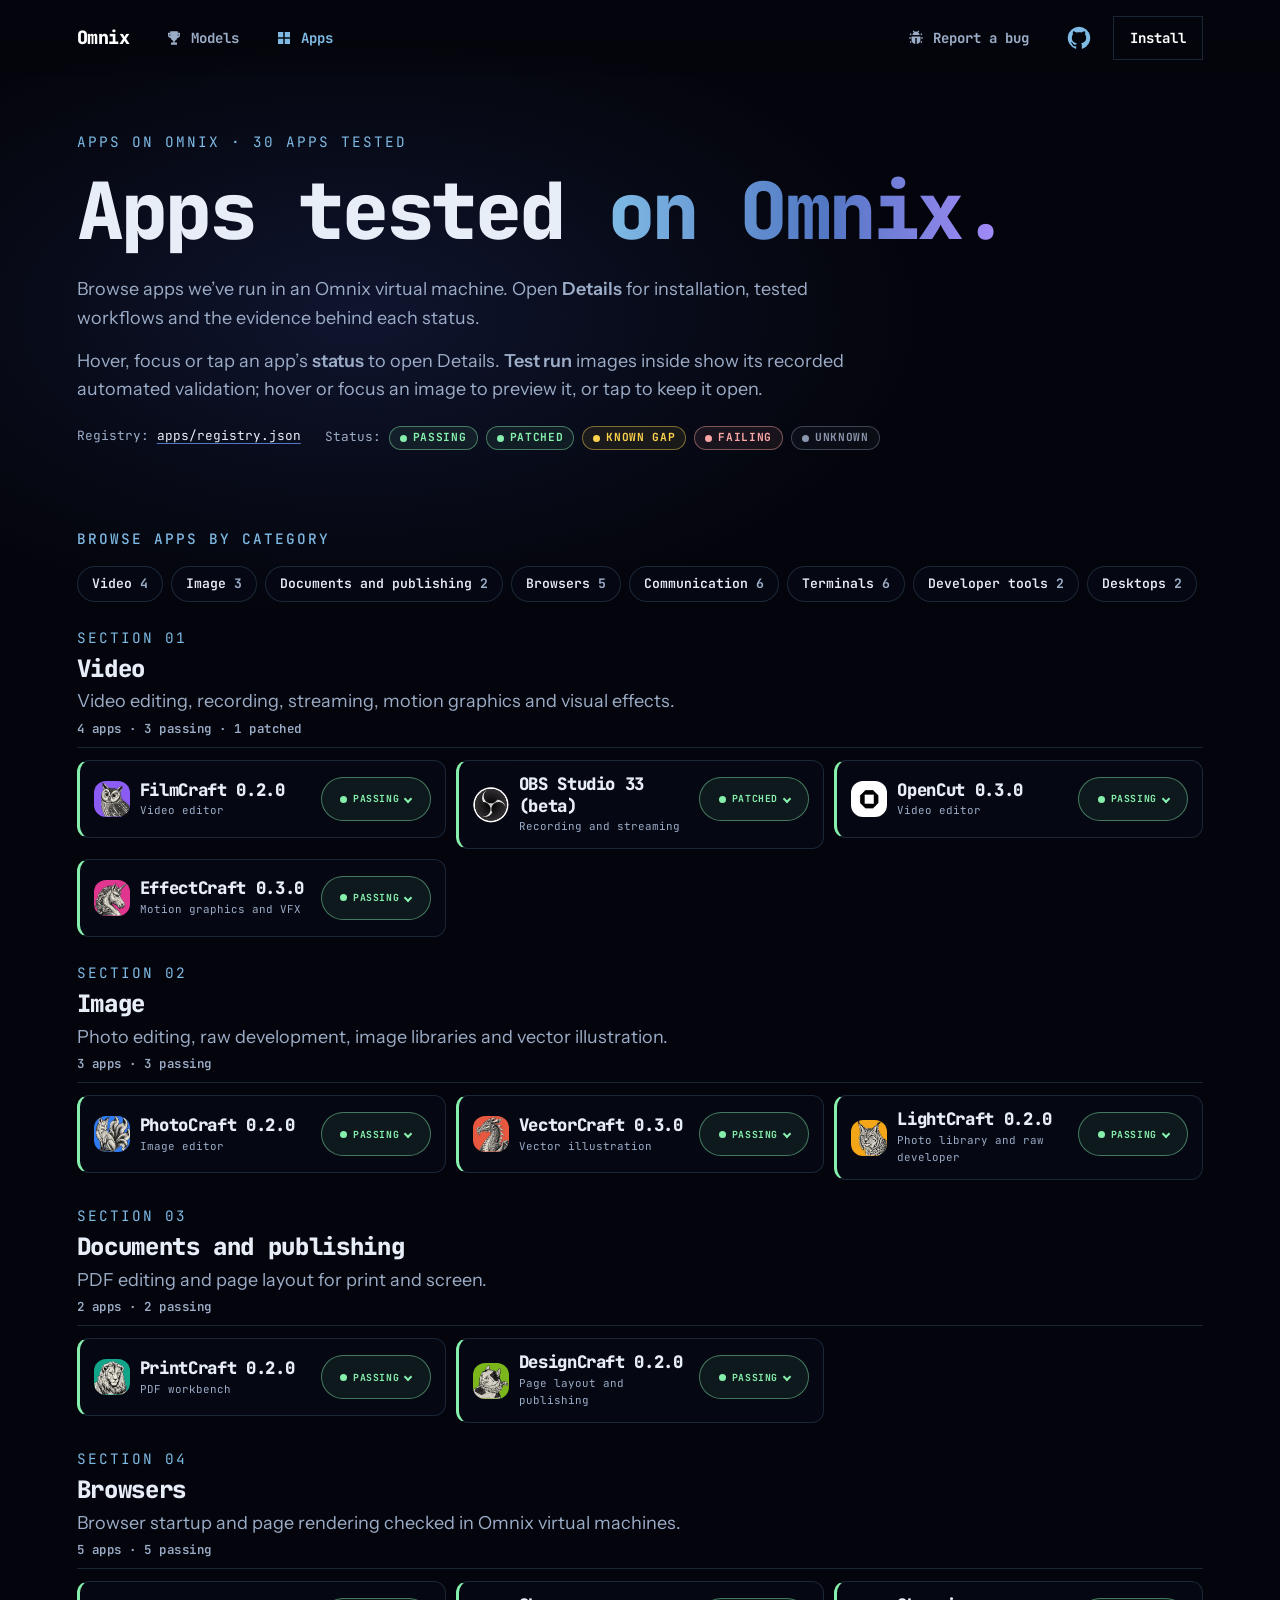
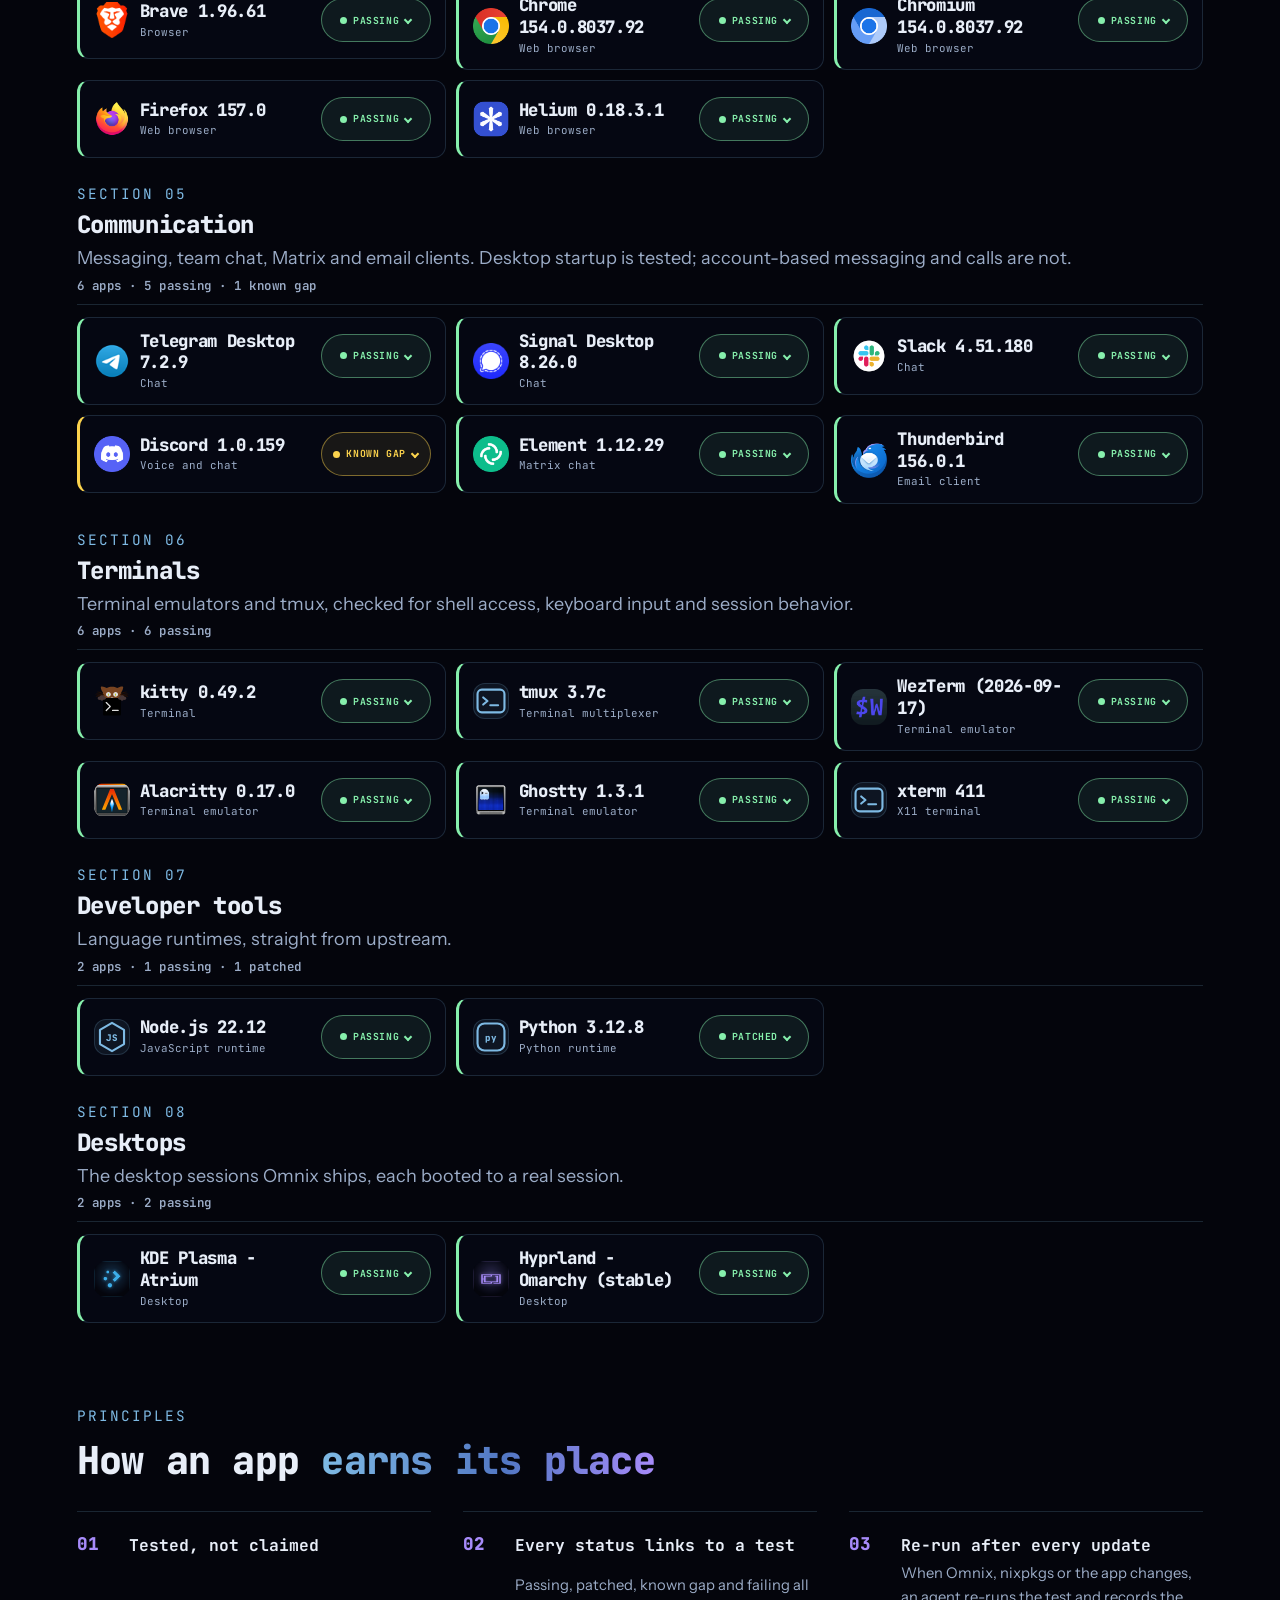
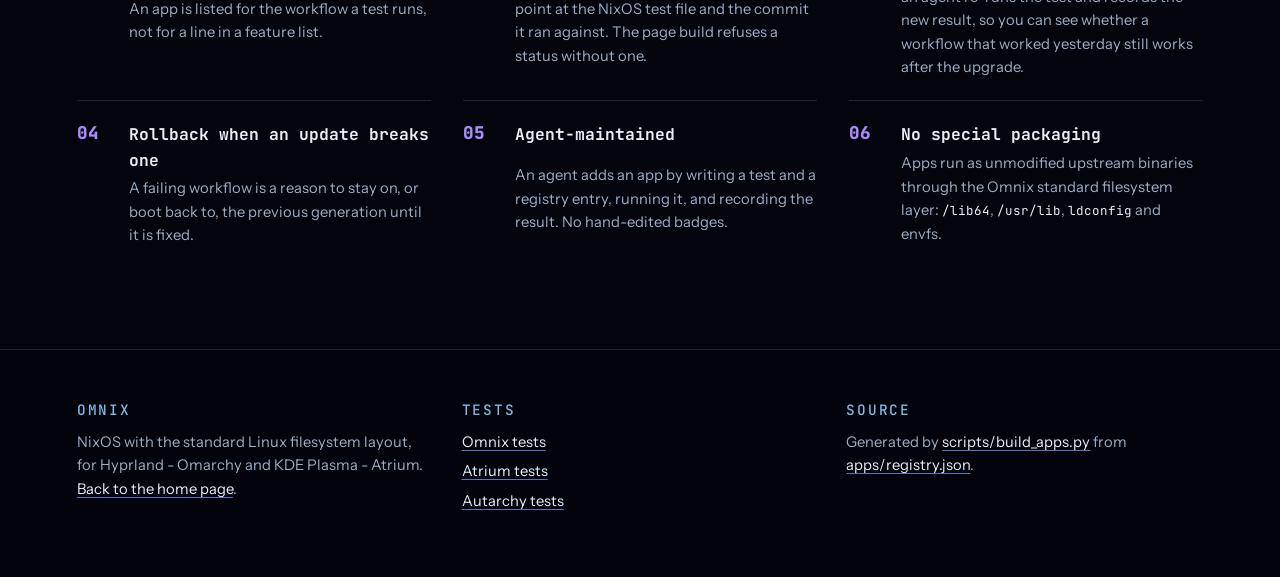
==== commit e54ea311: "Separate video and image app catalog sections" ====
--- a/apps/index.html
+++ b/apps/index.html
@@ -301,7 +301,8 @@
       <h2 id="lineup" class="eyebrow">Browse apps by category</h2>
       <nav class="sec-index" aria-label="App sections">
         <ul>
-        <li><a class="chip" href="#section-media">Media and creative <span class="chip-n">7</span></a></li>
+        <li><a class="chip" href="#section-video">Video <span class="chip-n">4</span></a></li>
+        <li><a class="chip" href="#section-image">Image <span class="chip-n">3</span></a></li>
         <li><a class="chip" href="#section-documents">Documents and publishing <span class="chip-n">2</span></a></li>
         <li><a class="chip" href="#section-browsers">Browsers <span class="chip-n">5</span></a></li>
         <li><a class="chip" href="#section-communication">Communication <span class="chip-n">6</span></a></li>
@@ -310,14 +311,14 @@
         <li><a class="chip" href="#section-desktops">Desktops <span class="chip-n">2</span></a></li>
         </ul>
       </nav>
-      <section class="app-section" id="section-media" aria-labelledby="section-media-title">
+      <section class="app-section" id="section-video" aria-labelledby="section-video-title">
         <div class="sec">
           <div class="sec-heading">
             <span class="sec-head">
               <span class="eyebrow">Section 01</span>
-              <h3 class="sec-title" id="section-media-title">Media and creative</h3>
-              <span class="sec-blurb">Video editing, recording and streaming, photo editing and raw development, illustration and visual effects.</span>
-              <span class="sec-summary">7 apps · 6 passing · 1 patched</span>
+              <h3 class="sec-title" id="section-video-title">Video</h3>
+              <span class="sec-blurb">Video editing, recording, streaming, motion graphics and visual effects.</span>
+              <span class="sec-summary">4 apps · 3 passing · 1 patched</span>
             </span>
           </div>
         <div class="apps">
@@ -459,6 +460,66 @@
     </div>
   </details>
 </article>
+<article class="app status-passing" id="effectcraft">
+  <header class="app-head">
+    <img class="app-icon" src="../assets/app-icons/effectcraft.webp" alt="" width="48" height="48" loading="lazy" decoding="async">
+    <div class="app-title"><h3>EffectCraft 0.3.0</h3><p class="app-cat">Motion graphics and VFX</p></div>
+  </header>
+  <details class="more">
+    <summary class="badge badge-passing" aria-label="Passing — Details for EffectCraft 0.3.0"><span>Passing</span></summary>
+    <div class="more-body">
+      <div class="details-overview"><div>
+      <p class="app-desc">Compositing, motion graphics and visual effects. Run from its unmodified GitHub release.</p>
+
+      <p class="validation-summary"><span class="validation-result">Passing</span><span class="validation-date">Tested <time datetime="2026-10-06">2026-10-06</time></span><span>x86_64-linux</span></p>
+      </div><a class="validation-shot" href="../assets/app-shots/effectcraft.webp" aria-label="View automated test run screenshot for EffectCraft 0.3.0"><img src="../assets/app-shots/effectcraft.webp" alt="EffectCraft 0.3.0 running during its automated Omnix test" width="88" height="56" loading="lazy" decoding="async"><span>Test run ↗</span></a></div>
+      <details class="evidence-fold" open>
+        <summary>Package source</summary>
+        <p class="dist" title="Checked 2026-10-06"><a href="https://github.com/storytold/effectcraft/releases/tag/v0.3.0">GitHub release v0.3.0</a> · <span class="dist-ok">SHA-256 checksums</span> · <span class="dist-warn">Not attested</span> · <span>Apache-2.0</span> · <a href="https://getartcraft.com/apps/effectcraft">Website</a></p>
+      </details>
+      <details class="evidence-fold">
+        <summary>Install</summary>
+        <div class="snip">
+          <div class="snip-head"><span>Download from GitHub and verify</span><button class="copy" type="button" data-copy="snip-effectcraft">Copy</button></div>
+          <pre id="snip-effectcraft">curl -fsSLO https://github.com/storytold/effectcraft/releases/download/v0.3.0/effectcraft-0.3.0-linux-x86_64.tar.gz
+curl -fsSL https://github.com/storytold/effectcraft/releases/download/v0.3.0/SHA256SUMS.txt \
+  | grep linux-x86_64.tar.gz | sha256sum -c -
+sudo mkdir -p /opt/effectcraft &amp;&amp; sudo tar -xzf effectcraft-0.3.0-linux-x86_64.tar.gz -C /opt/effectcraft --strip-components=1</pre>
+        </div>
+      </details>
+      <details class="evidence-fold">
+        <summary>Verified workflow</summary>
+        <ol class="steps"><li><code>Fetch effectcraft-0.3.0-linux-x86_64.tar.gz from the GitHub release, pinned to the sha256 in its SHA256SUMS.txt</code></li><li><code>effectcraft --version and effectcraft-cli --version report 0.3.0</code></li><li><code>Start EffectCraft in an X11 session through the Omnix FHS layer (no repackaging)</code></li><li><code>Its main window maps and the app is still running 10 s later</code></li><li><code>Take a screenshot</code></li></ol>
+      </details>
+      <details class="evidence-fold">
+        <summary>Validation details</summary>
+        <dl class="evidence">
+          <div><dt>Test</dt><dd><a href="https://github.com/Omnix-Linux/Omnix/blob/3f1ce17/tests/apps-artcraft.nix">Omnix-Linux/Omnix/tests/apps-artcraft.nix</a><code class="check">nix build github:Omnix-Linux/Omnix#checks.x86_64-linux.app-effectcraft</code></dd></div>
+          <div><dt>Last run</dt><dd><span class="badge badge-passing">Passing</span> on 2026-10-06<span class="notes">Revision: <code>Omnix-Linux/Omnix@3f1ce17</code></span><span class="notes">Fresh NixOS VM run (nix build .#checks.x86_64-linux.app-effectcraft); sha256 matched SHA256SUMS.txt; window “EffectCraft - Untitled Project.ecproj”. Test in Omnix main (Omnix-Linux/Omnix#6).</span><details class="run-log"><summary>Test log</summary><pre class="log">subtest: CLI and --version run
+(finished: subtest: CLI and --version run, in 0.06 seconds)
+subtest: main window appears
+(finished: subtest: main window appears, in 16.62 seconds)
+test script finished in 31.65s</pre></details></dd></div>
+        </dl>
+<p class="validation-caption">Automated test run in an Omnix virtual machine. <a href="../assets/app-shots/effectcraft.webp">View the recorded screenshot</a>.</p>
+      </details>
+    </div>
+  </details>
+</article>
+        </div>
+        </div>
+      </section>
+      <section class="app-section" id="section-image" aria-labelledby="section-image-title">
+        <div class="sec">
+          <div class="sec-heading">
+            <span class="sec-head">
+              <span class="eyebrow">Section 02</span>
+              <h3 class="sec-title" id="section-image-title">Image</h3>
+              <span class="sec-blurb">Photo editing, raw development, image libraries and vector illustration.</span>
+              <span class="sec-summary">3 apps · 3 passing</span>
+            </span>
+          </div>
+        <div class="apps">
 <article class="app status-passing" id="photocraft">
   <header class="app-head">
     <img class="app-icon" src="../assets/app-icons/photocraft.webp" alt="" width="48" height="48" loading="lazy" decoding="async">
@@ -597,52 +658,6 @@
     </div>
   </details>
 </article>
-<article class="app status-passing" id="effectcraft">
-  <header class="app-head">
-    <img class="app-icon" src="../assets/app-icons/effectcraft.webp" alt="" width="48" height="48" loading="lazy" decoding="async">
-    <div class="app-title"><h3>EffectCraft 0.3.0</h3><p class="app-cat">Motion graphics and VFX</p></div>
-  </header>
-  <details class="more">
-    <summary class="badge badge-passing" aria-label="Passing — Details for EffectCraft 0.3.0"><span>Passing</span></summary>
-    <div class="more-body">
-      <div class="details-overview"><div>
-      <p class="app-desc">Compositing, motion graphics and visual effects. Run from its unmodified GitHub release.</p>
-
-      <p class="validation-summary"><span class="validation-result">Passing</span><span class="validation-date">Tested <time datetime="2026-10-06">2026-10-06</time></span><span>x86_64-linux</span></p>
-      </div><a class="validation-shot" href="../assets/app-shots/effectcraft.webp" aria-label="View automated test run screenshot for EffectCraft 0.3.0"><img src="../assets/app-shots/effectcraft.webp" alt="EffectCraft 0.3.0 running during its automated Omnix test" width="88" height="56" loading="lazy" decoding="async"><span>Test run ↗</span></a></div>
-      <details class="evidence-fold" open>
-        <summary>Package source</summary>
-        <p class="dist" title="Checked 2026-10-06"><a href="https://github.com/storytold/effectcraft/releases/tag/v0.3.0">GitHub release v0.3.0</a> · <span class="dist-ok">SHA-256 checksums</span> · <span class="dist-warn">Not attested</span> · <span>Apache-2.0</span> · <a href="https://getartcraft.com/apps/effectcraft">Website</a></p>
-      </details>
-      <details class="evidence-fold">
-        <summary>Install</summary>
-        <div class="snip">
-          <div class="snip-head"><span>Download from GitHub and verify</span><button class="copy" type="button" data-copy="snip-effectcraft">Copy</button></div>
-          <pre id="snip-effectcraft">curl -fsSLO https://github.com/storytold/effectcraft/releases/download/v0.3.0/effectcraft-0.3.0-linux-x86_64.tar.gz
-curl -fsSL https://github.com/storytold/effectcraft/releases/download/v0.3.0/SHA256SUMS.txt \
-  | grep linux-x86_64.tar.gz | sha256sum -c -
-sudo mkdir -p /opt/effectcraft &amp;&amp; sudo tar -xzf effectcraft-0.3.0-linux-x86_64.tar.gz -C /opt/effectcraft --strip-components=1</pre>
-        </div>
-      </details>
-      <details class="evidence-fold">
-        <summary>Verified workflow</summary>
-        <ol class="steps"><li><code>Fetch effectcraft-0.3.0-linux-x86_64.tar.gz from the GitHub release, pinned to the sha256 in its SHA256SUMS.txt</code></li><li><code>effectcraft --version and effectcraft-cli --version report 0.3.0</code></li><li><code>Start EffectCraft in an X11 session through the Omnix FHS layer (no repackaging)</code></li><li><code>Its main window maps and the app is still running 10 s later</code></li><li><code>Take a screenshot</code></li></ol>
-      </details>
-      <details class="evidence-fold">
-        <summary>Validation details</summary>
-        <dl class="evidence">
-          <div><dt>Test</dt><dd><a href="https://github.com/Omnix-Linux/Omnix/blob/3f1ce17/tests/apps-artcraft.nix">Omnix-Linux/Omnix/tests/apps-artcraft.nix</a><code class="check">nix build github:Omnix-Linux/Omnix#checks.x86_64-linux.app-effectcraft</code></dd></div>
-          <div><dt>Last run</dt><dd><span class="badge badge-passing">Passing</span> on 2026-10-06<span class="notes">Revision: <code>Omnix-Linux/Omnix@3f1ce17</code></span><span class="notes">Fresh NixOS VM run (nix build .#checks.x86_64-linux.app-effectcraft); sha256 matched SHA256SUMS.txt; window “EffectCraft - Untitled Project.ecproj”. Test in Omnix main (Omnix-Linux/Omnix#6).</span><details class="run-log"><summary>Test log</summary><pre class="log">subtest: CLI and --version run
-(finished: subtest: CLI and --version run, in 0.06 seconds)
-subtest: main window appears
-(finished: subtest: main window appears, in 16.62 seconds)
-test script finished in 31.65s</pre></details></dd></div>
-        </dl>
-<p class="validation-caption">Automated test run in an Omnix virtual machine. <a href="../assets/app-shots/effectcraft.webp">View the recorded screenshot</a>.</p>
-      </details>
-    </div>
-  </details>
-</article>
         </div>
         </div>
       </section>
@@ -650,7 +665,7 @@
         <div class="sec">
           <div class="sec-heading">
             <span class="sec-head">
-              <span class="eyebrow">Section 02</span>
+              <span class="eyebrow">Section 03</span>
               <h3 class="sec-title" id="section-documents-title">Documents and publishing</h3>
               <span class="sec-blurb">PDF editing and page layout for print and screen.</span>
               <span class="sec-summary">2 apps · 2 passing</span>
@@ -756,7 +771,7 @@
         <div class="sec">
           <div class="sec-heading">
             <span class="sec-head">
-              <span class="eyebrow">Section 03</span>
+              <span class="eyebrow">Section 04</span>
               <h3 class="sec-title" id="section-browsers-title">Browsers</h3>
               <span class="sec-blurb">Browser startup and page rendering checked in Omnix virtual machines.</span>
               <span class="sec-summary">5 apps · 5 passing</span>
@@ -983,7 +998,7 @@
         <div class="sec">
           <div class="sec-heading">
             <span class="sec-head">
-              <span class="eyebrow">Section 04</span>
+              <span class="eyebrow">Section 05</span>
               <h3 class="sec-title" id="section-communication-title">Communication</h3>
               <span class="sec-blurb">Messaging, team chat, Matrix and email clients. Desktop startup is tested; account-based messaging and calls are not.</span>
               <span class="sec-summary">6 apps · 5 passing · 1 known gap</span>
@@ -1251,7 +1266,7 @@
         <div class="sec">
           <div class="sec-heading">
             <span class="sec-head">
-              <span class="eyebrow">Section 05</span>
+              <span class="eyebrow">Section 06</span>
               <h3 class="sec-title" id="section-terminals-title">Terminals</h3>
               <span class="sec-blurb">Terminal emulators and tmux, checked for shell access, keyboard input and session behavior.</span>
               <span class="sec-summary">6 apps · 6 passing</span>
@@ -1526,7 +1541,7 @@
         <div class="sec">
           <div class="sec-heading">
             <span class="sec-head">
-              <span class="eyebrow">Section 06</span>
+              <span class="eyebrow">Section 07</span>
               <h3 class="sec-title" id="section-developer-title">Developer tools</h3>
               <span class="sec-blurb">Language runtimes, straight from upstream.</span>
               <span class="sec-summary">2 apps · 1 passing · 1 patched</span>
@@ -1629,7 +1644,7 @@
         <div class="sec">
           <div class="sec-heading">
             <span class="sec-head">
-              <span class="eyebrow">Section 07</span>
+              <span class="eyebrow">Section 08</span>
               <h3 class="sec-title" id="section-desktops-title">Desktops</h3>
               <span class="sec-blurb">The desktop sessions Omnix ships, each booted to a real session.</span>
               <span class="sec-summary">2 apps · 2 passing</span>
@@ -1790,7 +1805,7 @@
 </aside>
 <script src="details-dialog.js?v=preview-space-scroll-6" defer></script>
 <script src="test-run-preview.js?v=2" defer></script>
-<script id="apps-data" type="application/json">{"sections":[{"id":"media","title":"Media and creative","blurb":"Video editing, recording and streaming, photo editing and raw development, illustration and visual effects."},{"id":"documents","title":"Documents and publishing","blurb":"PDF editing and page layout for print and screen."},{"id":"browsers","title":"Browsers","blurb":"Browser startup and page rendering checked in Omnix virtual machines."},{"id":"communication","title":"Communication","blurb":"Messaging, team chat, Matrix and email clients. Desktop startup is tested; account-based messaging and calls are not."},{"id":"terminals","title":"Terminals","blurb":"Terminal emulators and tmux, checked for shell access, keyboard input and session behavior."},{"id":"developer","title":"Developer tools","blurb":"Language runtimes, straight from upstream."},{"id":"desktops","title":"Desktops","blurb":"The desktop sessions Omnix ships, each booted to a real session."}],"apps":[{"id":"nodejs","section":"developer","name":"Node.js 22.12","icon":"node","category":"JavaScript runtime","kind":"Prebuilt binary","description":"The official linux-x64 tarball from nodejs.org, unpacked and run as shipped.","platforms":["x86_64-linux"],"workflow":["Unpack the official node-v22.12.0-linux-x64.tar.xz into /opt/node","/opt/node/bin/node -e 'require(\"zlib\").gzipSync(\"x\")'","systemd-run --wait --pipe /opt/node/bin/node -e 'console.log(1)'  (a service without nix-ld's session variables)"],"test":{"repo":"Omnix-Linux/Omnix","path":"tests/fhs.nix","check":"checks.x86_64-linux.fhs","url":"https://github.com/Omnix-Linux/Omnix/blob/3f1ce17/tests/fhs.nix"},"install":{"label":"Download and unpack","snippet":"sudo mkdir -p /opt/node\ncurl -fsSL https://nodejs.org/dist/v22.12.0/node-v22.12.0-linux-x64.tar.xz \\\n  | sudo tar -xJ -C /opt/node --strip-components=1\n/opt/node/bin/node --version"},"verification":{"status":"passing","verified_at":"2026-10-06","commit":"Omnix-Linux/Omnix@3f1ce17","notes":"Fresh NixOS VM run (nix build .#checks.x86_64-linux.fhs --rebuild); test script finished in 29.3 s.","log_excerpt":"must succeed: /opt/node/bin/node -e 'require(\"zlib\").gzipSync(\"x\")'\nmust succeed: systemd-run --wait --pipe /opt/node/bin/node -e 'console.log(1)'  (0.29 s)\ntest script finished in 28.14s"}},{"id":"python","section":"developer","name":"Python 3.12.8","icon":"python","category":"Python runtime","kind":"Prebuilt binary","description":"astral-sh's python-build-standalone build, unpacked and run as shipped.","platforms":["x86_64-linux"],"workflow":["Unpack cpython-3.12.8+20241206-x86_64-unknown-linux-gnu-install_only.tar.gz into /opt/python","/opt/python/bin/python3 -c 'import ssl, sqlite3, ctypes'","ctypes.util.find_library(\"z\") resolves through ldconfig","python3 -c 'import zoneinfo; zoneinfo.ZoneInfo(\"Europe/Moscow\")'","Run a script through #!/usr/bin/python3 with this interpreter on PATH: it prints 1 (needs Omnix's envfs readlink fix)"],"test":{"repo":"Omnix-Linux/Omnix","path":"tests/fhs.nix","check":"checks.x86_64-linux.fhs","url":"https://github.com/Omnix-Linux/Omnix/blob/3f1ce17/tests/fhs.nix"},"install":{"label":"Download and unpack","snippet":"sudo mkdir -p /opt/python\ncurl -fsSL https://github.com/astral-sh/python-build-standalone/releases/download/20241206/cpython-3.12.8%2B20241206-x86_64-unknown-linux-gnu-install_only.tar.gz \\\n  | sudo tar -xz -C /opt/python --strip-components=1\n/opt/python/bin/python3 --version"},"verification":{"status":"patched","verified_at":"2026-10-06","commit":"Omnix-Linux/Omnix@3f1ce17","notes":"Fresh NixOS VM run on Omnix with its own envfs fix (proposed upstream as Mic92/envfs#233, shipped in the Omnix base by Omnix-Linux/Omnix#5). Stock envfs doesn't resolve names on readlink, so #!/usr/bin/python3 failed for this relocatable interpreter; with Omnix's envfs it runs.","log_excerpt":"must succeed: /opt/python/bin/python3 -c 'import ctypes.util as c; assert c.find_library(\"z\")'\nmust succeed: /opt/python/bin/python3 -c 'import zoneinfo; zoneinfo.ZoneInfo(\"Europe/Moscow\")'\nmust succeed: PATH=/opt/python/bin:$PATH /tmp/s.py | grep -qx 1\ntest script finished in 28.14s"}},{"id":"atrium","section":"desktops","name":"KDE Plasma - Atrium","icon":"assets/project-icons/atrium.png","category":"Desktop","kind":"Desktop session","description":"Omnix's KDE Plasma desktop, booted to a real Plasma Wayland session.","platforms":["x86_64-linux"],"workflow":["Boot to the display manager and auto-login a new user","plasmashell and kwin_wayland start for that user","Distribution defaults reach the user: Atrium look-and-feel, key repeat delay 250, per-screen virtual desktops","GTK libraries are present (/usr/lib/libgtk-3.so.0)","Take a screenshot of the session"],"test":{"repo":"Omnix-Linux/Atrium","path":"tests/desktop.nix","check":"checks.x86_64-linux.desktop","url":"https://github.com/Omnix-Linux/Atrium/blob/main/tests/desktop.nix"},"install":{"label":"flake.nix","snippet":"inputs.omnix.url = \"github:Omnix-Linux/Omnix\";\ninputs.atrium.url = \"github:Omnix-Linux/Atrium\";\n\n# in your nixosConfiguration:\nmodules = [\n  omnix.nixosModules.default\n  atrium.nixosModules.default\n];"},"verification":{"status":"passing","verified_at":"2026-10-06","commit":"Omnix-Linux/Atrium@be855d4","notes":"Fresh NixOS VM run (nix build .#checks.x86_64-linux.desktop); plasmashell up 32 s after boot; test script finished in 72.3 s.","log_excerpt":"waiting for success: pgrep -u alice plasmashell  (31.90 s)\nmust succeed: su - alice -c 'kreadconfig6 --file kwinrc --group Windows --key PerOutputVirtualDesktops'\nmust succeed: test -e /usr/lib/libgtk-3.so.0\ntest script finished in 72.29s"}},{"id":"omarchy-stable","section":"desktops","name":"Hyprland - Omarchy (stable)","icon":"assets/project-icons/autarchy.png","category":"Desktop","kind":"Desktop session","description":"Omarchy's own Hyprland config, themes and scripts on the Omnix base, pinned to a stable release.","platforms":["x86_64-linux"],"workflow":["Boot to the display manager and auto-login a new user","The user's config is seeded from Omarchy's templates (~/.config/hypr/hyprland.lua, omarchy-theme-set on PATH)","Hyprland starts on Omarchy's Lua config and opens its instance socket","hyprctl version","Omarchy's autostart runs: omarchy-hyprland-monitor-watch","Take a screenshot of the session"],"test":{"repo":"Omnix-Linux/Autarchy","path":"tests/session.nix","check":"checks.x86_64-linux.stable","url":"https://github.com/Omnix-Linux/Autarchy/blob/main/tests/session.nix"},"install":{"label":"flake.nix","snippet":"inputs.omnix.url = \"github:Omnix-Linux/Omnix\";\ninputs.autarchy.url = \"github:Omnix-Linux/Autarchy\";\n\n# in your nixosConfiguration:\nmodules = [\n  omnix.nixosModules.default\n  autarchy.nixosModules.stable\n];"},"verification":{"status":"passing","verified_at":"2026-10-06","commit":"Omnix-Linux/Autarchy@17a5baf","notes":"Fresh NixOS VM run (nix build .#checks.x86_64-linux.stable); Hyprland 0.56.2 running Omarchy v4.0.4's config; test script finished in 70.9 s.","log_excerpt":"must succeed: grep -q OMARCHY_PATH /home/alice/.config/hypr/hyprland.lua\nmust succeed: su - alice -c 'command -v omarchy-theme-set'\nhyprctl version: Hyprland 0.56.2 built from branch v0.56.2-b\ntest script finished in 70.94s"}},{"id":"filmcraft","section":"media","name":"FilmCraft 0.2.0","icon":"assets/app-icons/filmcraft.webp","category":"Video editor","kind":"Prebuilt binary","description":"ArtCraft's native Rust video editor, run from its unmodified GitHub release.","platforms":["x86_64-linux"],"workflow":["Fetch filmcraft-0.2.0-linux-x86_64.tar.gz from the GitHub release, pinned to the sha256 in its SHA256SUMS.txt","filmcraft-cli --version and filmcraft --version report 0.2.0","Start FilmCraft in an X11 session through the Omnix FHS layer (no repackaging)","Its main window maps and the app is still running 10 s later","Take a screenshot of the editor"],"test":{"repo":"Omnix-Linux/Omnix","path":"tests/apps-gui.nix","check":"checks.x86_64-linux.app-filmcraft","url":"https://github.com/Omnix-Linux/Omnix/blob/3f1ce17/tests/apps-gui.nix"},"install":{"label":"Download from GitHub and verify","snippet":"curl -fsSLO https://github.com/storytold/filmcraft/releases/download/v0.2.0/filmcraft-0.2.0-linux-x86_64.tar.gz\ncurl -fsSL https://github.com/storytold/filmcraft/releases/download/v0.2.0/SHA256SUMS.txt \\\n  | grep linux-x86_64.tar.gz | sha256sum -c -\nsudo mkdir -p /opt/filmcraft && sudo tar -xzf filmcraft-0.2.0-linux-x86_64.tar.gz -C /opt/filmcraft --strip-components=1"},"screenshot":"assets/app-shots/filmcraft.webp","homepage":"https://getartcraft.com/apps/filmcraft","distribution":{"via":"GitHub releases","repo":"storytold/filmcraft","release":"v0.2.0","artifact":"filmcraft-0.2.0-linux-x86_64.AppImage","url":"https://github.com/storytold/filmcraft/releases/tag/v0.2.0","license":"Apache-2.0","checksums":"SHA256SUMS.txt","attestation":"none","checked_at":"2026-10-06"},"verification":{"status":"passing","verified_at":"2026-10-06","commit":"Omnix-Linux/Omnix@3f1ce17","notes":"Fresh NixOS VM run (nix build .#checks.x86_64-linux.app-filmcraft) on the Omnix base with its desktop library preset; the screenshot above is from this run. Test in Omnix main (Omnix-Linux/Omnix#6).","log_excerpt":"must succeed: /opt/filmcraft/bin/filmcraft-cli --version | grep -q 'filmcraft-cli 0.2.0'\nmust succeed: /opt/filmcraft/bin/filmcraft --version | grep -q 'filmcraft 0.2.0'\nwindow: FilmCraft\nmust succeed: systemctl is-active filmcraft\ntest script finished in 28.79s"}},{"id":"obs-studio","section":"media","name":"OBS Studio 33 (beta)","icon":"assets/desktop-icons/com.obsproject.Studio.svg","category":"Recording and streaming","kind":"Omnix package","description":"Screen recording and live streaming. Omnix builds OBS from its own fork's master: upstream master plus Omnix's fixes, synced from time to time.","platforms":["x86_64-linux"],"workflow":["Build OBS from omnix-apps/obs-studio master (cb73236): upstream master plus Omnix's shutdown and core-module-path fixes","obs --version runs","Start OBS in an X11 session; OpenGL loads (Mesa llvmpipe in the VM)","The main window maps and OBS is still running 15 s later; take a screenshot","OBS's output shows every core module loading (x264, FFmpeg, PipeWire, X11 capture, browser, ...)","Quit OBS through the window manager: it must exit with Result=success and leave no core dump"],"test":{"repo":"Omnix-Linux/Omnix","path":"tests/apps-gui.nix","check":"checks.x86_64-linux.app-obs","url":"https://github.com/Omnix-Linux/Omnix/blob/cfca01d/tests/apps-gui.nix"},"install":{"label":"Use Omnix's OBS (flake overlay)","snippet":"# flake.nix: inputs.omnix.url = \"github:Omnix-Linux/Omnix\";\nnixpkgs.overlays = [ omnix.overlays.default ];\nprograms.obs-studio.enable = true;   # now Omnix's OBS from the fork"},"screenshot":"assets/app-shots/obs.webp","homepage":"https://obsproject.com","distribution":{"via":"omnix-apps/obs-studio fork","repo":"omnix-apps/obs-studio","release":"master","artifact":"pkgs/obs-studio.nix","url":"https://github.com/omnix-apps/obs-studio/commits/master","license":"GPL-2.0","checksums":null,"attestation":"none","checked_at":"2026-10-06"},"verification":{"status":"patched","verified_at":"2026-10-06","commit":"Omnix-Linux/Omnix@cfca01d","notes":"Fresh NixOS VM run of OBS 33.0.0-beta6 built from omnix-apps/obs-studio master (Omnix-Linux/Omnix#8; the fork now lives in the omnix-apps organization, Omnix-Linux/Omnix#9). The fork carries two Omnix fixes: a guard against a freed core on shutdown (proposed upstream as obsproject/obs-studio#13906), and absolute core module paths on Linux, without which OBS 33 loaded no modules when built by Nix. The test requires every core module to load and a clean exit. The shutdown crash was a race, so a clean exit shows the patched build shuts down correctly; it can't prove the race never occurs.","log_excerpt":"OBS 33.0.0-beta6-unstable-2026-10-06 (linux)\nLoaded Modules: obs-x264.so obs-ffmpeg.so linux-pipewire.so linux-capture.so obs-browser.so obs-websocket.so ... (24)\nwindow: OBS 33.0.0-beta6-unstable-2026-10-06 - Profile: Untitled - Scenes: Untitled\nsubtest: quits cleanly\nobs unit result: success\ntest script finished in 39.11s"}},{"id":"opencut","section":"media","name":"OpenCut 0.3.0","icon":"assets/app-icons/opencut.webp","category":"Video editor","kind":"Web app (built from source)","description":"Open-source browser video editor (Next.js), built from its v0.3.0 source, served locally and opened in Brave.","platforms":["x86_64-linux"],"workflow":["Fetch the OpenCut v0.3.0 source tag from GitHub (no Linux binary, AppImage, flake or nixpkgs package exists); bun dependencies pinned by output hash","Build the Next.js app offline in Nix (next/font's Google Fonts download answered with Next's mock hook and the nixpkgs Inter font)","Start OpenCut's own standalone server on 127.0.0.1:3000 with the upstream .env.example placeholders; /projects returns the app","Open /editor in Brave's official Linux build in an X11 session (--no-sandbox as root, software GL via SwiftShader since the VM has no GPU)","The editor creates a new project and redirects to /editor/<uuid>; the welcome dialog shows","Dismiss it: the editor (assets, preview, properties, timeline) shows \"Untitled Project\"; take a screenshot"],"test":{"repo":"Omnix-Linux/Omnix","path":"tests/apps-opencut.nix","check":"checks.x86_64-linux.app-opencut","url":"https://github.com/Omnix-Linux/Omnix/blob/3f1ce17/tests/apps-opencut.nix"},"install":{"label":"Build and run from source","snippet":"git clone --branch v0.3.0 https://github.com/OpenCut-app/OpenCut && cd OpenCut\nbun install && cp apps/web/.env.example apps/web/.env.local\ncd apps/web && bun run build && bun run start   # then open http://localhost:3000"},"screenshot":"assets/app-shots/opencut.webp","homepage":"https://opencut.app","distribution":{"via":"GitHub source (tag)","repo":"OpenCut-app/OpenCut","release":"v0.3.0","artifact":"source tag v0.3.0 (f4bd689); the release has no binary assets","url":"https://github.com/OpenCut-app/OpenCut/releases/tag/v0.3.0","license":"MIT","checksums":null,"attestation":"none","checked_at":"2026-10-06"},"verification":{"status":"passing","verified_at":"2026-10-06","commit":"Omnix-Linux/Omnix@3f1ce17","notes":"Fresh NixOS VM run (nix build .#checks.x86_64-linux.app-opencut) on the Omnix base with its desktop preset; the screenshot above is from this run. OpenCut publishes only the web app's source (its v0.3.0 release has no assets; nixpkgs has no package; no flake), so the test builds it from source. The editor's renderer needs WebGL2 or WebGPU: in the GPU-less VM Brave needs --use-angle=swiftshader --enable-unsafe-swiftshader, without which it shows \"Failed to load project\". The editor gates viewports under 1024 px, so the VM screen is 1280x800. Icon: OpenCut's own logo (apps/web/public/logos/opencut/icon.svg, MIT). Test in Omnix main (Omnix-Linux/Omnix#6).","log_excerpt":"opencut-web: ✓ Ready in 507ms\nwindow: OpenCut - Brave\n\"url\": \"http://127.0.0.1:3000/editor/ca4914a0-7f1e-45bf-92a5-9ee849c17ec9\"\nscreen text: Welcome to OpenCut Beta!\nscreen text: Untitled Project\ntest script finished in 57.35s"}},{"id":"photocraft","section":"media","name":"PhotoCraft 0.2.0","icon":"assets/app-icons/photocraft.webp","category":"Image editor","kind":"Prebuilt binary","description":"Layered raster editing in a native Rust app. Run from its unmodified GitHub release.","platforms":["x86_64-linux"],"workflow":["Fetch photocraft-0.2.0-linux-x86_64.tar.gz from the GitHub release, pinned to the sha256 in its SHA256SUMS.txt","photocraft --version and photocraft-cli --version report 0.2.0","Start PhotoCraft in an X11 session through the Omnix FHS layer (no repackaging)","Its main window maps and the app is still running 10 s later","Take a screenshot"],"test":{"repo":"Omnix-Linux/Omnix","path":"tests/apps-artcraft.nix","check":"checks.x86_64-linux.app-photocraft","url":"https://github.com/Omnix-Linux/Omnix/blob/3f1ce17/tests/apps-artcraft.nix"},"install":{"label":"Download from GitHub and verify","snippet":"curl -fsSLO https://github.com/storytold/photocraft/releases/download/v0.2.0/photocraft-0.2.0-linux-x86_64.tar.gz\ncurl -fsSL https://github.com/storytold/photocraft/releases/download/v0.2.0/SHA256SUMS.txt \\\n  | grep linux-x86_64.tar.gz | sha256sum -c -\nsudo mkdir -p /opt/photocraft && sudo tar -xzf photocraft-0.2.0-linux-x86_64.tar.gz -C /opt/photocraft --strip-components=1"},"screenshot":"assets/app-shots/photocraft.webp","homepage":"https://getartcraft.com/apps/photocraft","distribution":{"via":"GitHub releases","repo":"storytold/photocraft","release":"v0.2.0","artifact":"photocraft-0.2.0-linux-x86_64.AppImage","url":"https://github.com/storytold/photocraft/releases/tag/v0.2.0","license":"Apache-2.0","checksums":"SHA256SUMS.txt","attestation":"none","checked_at":"2026-10-06"},"verification":{"status":"passing","verified_at":"2026-10-06","commit":"Omnix-Linux/Omnix@3f1ce17","notes":"Fresh NixOS VM run (nix build .#checks.x86_64-linux.app-photocraft); sha256 matched SHA256SUMS.txt; window “PhotoCraft”. Test in Omnix main (Omnix-Linux/Omnix#6).","log_excerpt":"subtest: CLI and --version run\n(finished: subtest: CLI and --version run, in 0.29 seconds)\nsubtest: main window appears\n(finished: subtest: main window appears, in 12.80 seconds)\ntest script finished in 28.84s"}},{"id":"vectorcraft","section":"media","name":"VectorCraft 0.3.0","icon":"assets/app-icons/vectorcraft.webp","category":"Vector illustration","kind":"Prebuilt binary","description":"Paths, shapes and type for illustration and logos. Run from its unmodified GitHub release.","platforms":["x86_64-linux"],"workflow":["Fetch vectorcraft-0.3.0-linux-x86_64.tar.gz from the GitHub release, pinned to the sha256 in its SHA256SUMS.txt","vectorcraft --version and vectorcraft-cli --version report 0.3.0","Start VectorCraft in an X11 session through the Omnix FHS layer (no repackaging)","Its main window maps and the app is still running 10 s later","Take a screenshot"],"test":{"repo":"Omnix-Linux/Omnix","path":"tests/apps-artcraft.nix","check":"checks.x86_64-linux.app-vectorcraft","url":"https://github.com/Omnix-Linux/Omnix/blob/3f1ce17/tests/apps-artcraft.nix"},"install":{"label":"Download from GitHub and verify","snippet":"curl -fsSLO https://github.com/storytold/vectorcraft/releases/download/v0.3.0/vectorcraft-0.3.0-linux-x86_64.tar.gz\ncurl -fsSL https://github.com/storytold/vectorcraft/releases/download/v0.3.0/SHA256SUMS.txt \\\n  | grep linux-x86_64.tar.gz | sha256sum -c -\nsudo mkdir -p /opt/vectorcraft && sudo tar -xzf vectorcraft-0.3.0-linux-x86_64.tar.gz -C /opt/vectorcraft --strip-components=1"},"screenshot":"assets/app-shots/vectorcraft.webp","homepage":"https://getartcraft.com/apps/vectorcraft","distribution":{"via":"GitHub releases","repo":"storytold/vectorcraft","release":"v0.3.0","artifact":"vectorcraft-0.3.0-linux-x86_64.AppImage","url":"https://github.com/storytold/vectorcraft/releases/tag/v0.3.0","license":"Apache-2.0","checksums":"SHA256SUMS.txt","attestation":"none","checked_at":"2026-10-06"},"verification":{"status":"passing","verified_at":"2026-10-06","commit":"Omnix-Linux/Omnix@3f1ce17","notes":"Fresh NixOS VM run (nix build .#checks.x86_64-linux.app-vectorcraft); sha256 matched SHA256SUMS.txt; window “VectorCraft”. Test in Omnix main (Omnix-Linux/Omnix#6).","log_excerpt":"subtest: CLI and --version run\n(finished: subtest: CLI and --version run, in 0.17 seconds)\nsubtest: main window appears\n(finished: subtest: main window appears, in 12.49 seconds)\ntest script finished in 27.65s"}},{"id":"lightcraft","section":"media","name":"LightCraft 0.2.0","icon":"assets/app-icons/lightcraft.webp","category":"Photo library and raw developer","kind":"Prebuilt binary","description":"Catalogue and develop raw photos. Run from its unmodified GitHub release.","platforms":["x86_64-linux"],"workflow":["Fetch lightcraft-0.2.0-linux-x86_64.tar.gz from the GitHub release, pinned to the sha256 in its SHA256SUMS.txt","lightcraft --version and lightcraft-cli --version report 0.2.0","Start LightCraft in an X11 session through the Omnix FHS layer (no repackaging)","Its main window maps and the app is still running 10 s later","Take a screenshot"],"test":{"repo":"Omnix-Linux/Omnix","path":"tests/apps-artcraft.nix","check":"checks.x86_64-linux.app-lightcraft","url":"https://github.com/Omnix-Linux/Omnix/blob/3f1ce17/tests/apps-artcraft.nix"},"install":{"label":"Download from GitHub and verify","snippet":"curl -fsSLO https://github.com/storytold/lightcraft/releases/download/v0.2.0/lightcraft-0.2.0-linux-x86_64.tar.gz\ncurl -fsSL https://github.com/storytold/lightcraft/releases/download/v0.2.0/SHA256SUMS.txt \\\n  | grep linux-x86_64.tar.gz | sha256sum -c -\nsudo mkdir -p /opt/lightcraft && sudo tar -xzf lightcraft-0.2.0-linux-x86_64.tar.gz -C /opt/lightcraft --strip-components=1"},"screenshot":"assets/app-shots/lightcraft.webp","homepage":"https://getartcraft.com/apps/lightcraft","distribution":{"via":"GitHub releases","repo":"storytold/lightcraft","release":"v0.2.0","artifact":"lightcraft-0.2.0-linux-x86_64.AppImage","url":"https://github.com/storytold/lightcraft/releases/tag/v0.2.0","license":"Apache-2.0","checksums":"SHA256SUMS.txt","attestation":"none","checked_at":"2026-10-06"},"verification":{"status":"passing","verified_at":"2026-10-06","commit":"Omnix-Linux/Omnix@3f1ce17","notes":"Fresh NixOS VM run (nix build .#checks.x86_64-linux.app-lightcraft); sha256 matched SHA256SUMS.txt; window “LightCraft”. Test in Omnix main (Omnix-Linux/Omnix#6).","log_excerpt":"subtest: CLI and --version run\n(finished: subtest: CLI and --version run, in 0.18 seconds)\nsubtest: main window appears\n(finished: subtest: main window appears, in 12.90 seconds)\ntest script finished in 27.68s"}},{"id":"printcraft","section":"documents","name":"PrintCraft 0.2.0","icon":"assets/app-icons/printcraft.webp","category":"PDF workbench","kind":"Prebuilt binary","description":"Read, edit and assemble PDFs. Run from its unmodified GitHub release.","platforms":["x86_64-linux"],"workflow":["Fetch printcraft-0.2.0-linux-x86_64.tar.gz from the GitHub release, pinned to the sha256 in its SHA256SUMS.txt","printcraft --version and printcraft-cli --version report 0.2.0","Start PrintCraft in an X11 session through the Omnix FHS layer (no repackaging)","Its main window maps and the app is still running 10 s later","Take a screenshot"],"test":{"repo":"Omnix-Linux/Omnix","path":"tests/apps-artcraft.nix","check":"checks.x86_64-linux.app-printcraft","url":"https://github.com/Omnix-Linux/Omnix/blob/3f1ce17/tests/apps-artcraft.nix"},"install":{"label":"Download from GitHub and verify","snippet":"curl -fsSLO https://github.com/storytold/printcraft/releases/download/v0.2.0/printcraft-0.2.0-linux-x86_64.tar.gz\ncurl -fsSL https://github.com/storytold/printcraft/releases/download/v0.2.0/SHA256SUMS.txt \\\n  | grep linux-x86_64.tar.gz | sha256sum -c -\nsudo mkdir -p /opt/printcraft && sudo tar -xzf printcraft-0.2.0-linux-x86_64.tar.gz -C /opt/printcraft --strip-components=1"},"screenshot":"assets/app-shots/printcraft.webp","homepage":"https://getartcraft.com/apps/printcraft","distribution":{"via":"GitHub releases","repo":"storytold/printcraft","release":"v0.2.0","artifact":"printcraft-0.2.0-linux-x86_64.AppImage","url":"https://github.com/storytold/printcraft/releases/tag/v0.2.0","license":"Apache-2.0","checksums":"SHA256SUMS.txt","attestation":"none","checked_at":"2026-10-06"},"verification":{"status":"passing","verified_at":"2026-10-06","commit":"Omnix-Linux/Omnix@3f1ce17","notes":"Fresh NixOS VM run (nix build .#checks.x86_64-linux.app-printcraft); sha256 matched SHA256SUMS.txt; window “PrintCraft”. Test in Omnix main (Omnix-Linux/Omnix#6).","log_excerpt":"subtest: CLI and --version run\n(finished: subtest: CLI and --version run, in 0.09 seconds)\nsubtest: main window appears\n(finished: subtest: main window appears, in 11.32 seconds)\ntest script finished in 29.18s"}},{"id":"effectcraft","section":"media","name":"EffectCraft 0.3.0","icon":"assets/app-icons/effectcraft.webp","category":"Motion graphics and VFX","kind":"Prebuilt binary","description":"Compositing, motion graphics and visual effects. Run from its unmodified GitHub release.","platforms":["x86_64-linux"],"workflow":["Fetch effectcraft-0.3.0-linux-x86_64.tar.gz from the GitHub release, pinned to the sha256 in its SHA256SUMS.txt","effectcraft --version and effectcraft-cli --version report 0.3.0","Start EffectCraft in an X11 session through the Omnix FHS layer (no repackaging)","Its main window maps and the app is still running 10 s later","Take a screenshot"],"test":{"repo":"Omnix-Linux/Omnix","path":"tests/apps-artcraft.nix","check":"checks.x86_64-linux.app-effectcraft","url":"https://github.com/Omnix-Linux/Omnix/blob/3f1ce17/tests/apps-artcraft.nix"},"install":{"label":"Download from GitHub and verify","snippet":"curl -fsSLO https://github.com/storytold/effectcraft/releases/download/v0.3.0/effectcraft-0.3.0-linux-x86_64.tar.gz\ncurl -fsSL https://github.com/storytold/effectcraft/releases/download/v0.3.0/SHA256SUMS.txt \\\n  | grep linux-x86_64.tar.gz | sha256sum -c -\nsudo mkdir -p /opt/effectcraft && sudo tar -xzf effectcraft-0.3.0-linux-x86_64.tar.gz -C /opt/effectcraft --strip-components=1"},"screenshot":"assets/app-shots/effectcraft.webp","homepage":"https://getartcraft.com/apps/effectcraft","distribution":{"via":"GitHub releases","repo":"storytold/effectcraft","release":"v0.3.0","artifact":"effectcraft-0.3.0-linux-x86_64.AppImage","url":"https://github.com/storytold/effectcraft/releases/tag/v0.3.0","license":"Apache-2.0","checksums":"SHA256SUMS.txt","attestation":"none","checked_at":"2026-10-06"},"verification":{"status":"passing","verified_at":"2026-10-06","commit":"Omnix-Linux/Omnix@3f1ce17","notes":"Fresh NixOS VM run (nix build .#checks.x86_64-linux.app-effectcraft); sha256 matched SHA256SUMS.txt; window “EffectCraft - Untitled Project.ecproj”. Test in Omnix main (Omnix-Linux/Omnix#6).","log_excerpt":"subtest: CLI and --version run\n(finished: subtest: CLI and --version run, in 0.06 seconds)\nsubtest: main window appears\n(finished: subtest: main window appears, in 16.62 seconds)\ntest script finished in 31.65s"}},{"id":"designcraft","section":"documents","name":"DesignCraft 0.2.0","icon":"assets/app-icons/designcraft.webp","category":"Page layout and publishing","kind":"Prebuilt binary","description":"Lay out pages for print and screen. Run from its unmodified GitHub release.","platforms":["x86_64-linux"],"workflow":["Fetch designcraft-0.2.0-linux-x86_64.tar.gz from the GitHub release, pinned to the sha256 in its SHA256SUMS.txt","designcraft --version and designcraft-cli --version report 0.2.0","Start DesignCraft in an X11 session through the Omnix FHS layer (no repackaging)","Its main window maps and the app is still running 10 s later","Take a screenshot"],"test":{"repo":"Omnix-Linux/Omnix","path":"tests/apps-artcraft.nix","check":"checks.x86_64-linux.app-designcraft","url":"https://github.com/Omnix-Linux/Omnix/blob/3f1ce17/tests/apps-artcraft.nix"},"install":{"label":"Download from GitHub and verify","snippet":"curl -fsSLO https://github.com/storytold/designcraft/releases/download/v0.2.0/designcraft-0.2.0-linux-x86_64.tar.gz\ncurl -fsSL https://github.com/storytold/designcraft/releases/download/v0.2.0/SHA256SUMS.txt \\\n  | grep linux-x86_64.tar.gz | sha256sum -c -\nsudo mkdir -p /opt/designcraft && sudo tar -xzf designcraft-0.2.0-linux-x86_64.tar.gz -C /opt/designcraft --strip-components=1"},"screenshot":"assets/app-shots/designcraft.webp","homepage":"https://getartcraft.com/apps/designcraft","distribution":{"via":"GitHub releases","repo":"storytold/designcraft","release":"v0.2.0","artifact":"designcraft-0.2.0-linux-x86_64.AppImage","url":"https://github.com/storytold/designcraft/releases/tag/v0.2.0","license":"Apache-2.0","checksums":"SHA256SUMS.txt","attestation":"none","checked_at":"2026-10-06"},"verification":{"status":"passing","verified_at":"2026-10-06","commit":"Omnix-Linux/Omnix@3f1ce17","notes":"Fresh NixOS VM run (nix build .#checks.x86_64-linux.app-designcraft); sha256 matched SHA256SUMS.txt; window “DesignCraft”. Test in Omnix main (Omnix-Linux/Omnix#6).","log_excerpt":"subtest: CLI and --version run\n(finished: subtest: CLI and --version run, in 0.08 seconds)\nsubtest: main window appears\n(finished: subtest: main window appears, in 11.24 seconds)\ntest script finished in 29.02s"}},{"id":"brave","section":"browsers","name":"Brave 1.96.61","icon":"assets/desktop-icons/brave-browser.png","category":"Browser","kind":"Prebuilt binary","description":"Brave's official Linux build, run from its unmodified GitHub release zip.","platforms":["x86_64-linux"],"workflow":["Fetch brave-browser-1.96.61-linux-amd64.zip from the GitHub release, pinned to the sha256 in its .sha256 file","brave --version reports Brave Browser 154.1.96.61","Start Brave in an X11 session through the Omnix FHS layer (--no-sandbox because the test session is root, a fresh profile, --no-first-run)","A browser window opens on about:blank and stays up","Take a screenshot"],"test":{"repo":"Omnix-Linux/Omnix","path":"tests/apps-desktop.nix","check":"checks.x86_64-linux.app-brave","url":"https://github.com/Omnix-Linux/Omnix/blob/3f1ce17/tests/apps-desktop.nix"},"install":{"label":"Download from GitHub and verify","snippet":"curl -fsSLO https://github.com/brave/brave-browser/releases/download/v1.96.61/brave-browser-1.96.61-linux-amd64.zip\ncurl -fsSL https://github.com/brave/brave-browser/releases/download/v1.96.61/brave-browser-1.96.61-linux-amd64.zip.sha256 | sha256sum -c -\nsudo mkdir -p /opt/brave && sudo unzip -q brave-browser-1.96.61-linux-amd64.zip -d /opt/brave"},"screenshot":"assets/app-shots/brave.webp","homepage":"https://brave.com","distribution":{"via":"GitHub releases","repo":"brave/brave-browser","release":"v1.96.61","artifact":"brave-browser-1.96.61-linux-amd64.zip","url":"https://github.com/brave/brave-browser/releases/tag/v1.96.61","license":"MPL-2.0","checksums":"brave-browser-1.96.61-linux-amd64.zip.sha256","attestation":"none","checked_at":"2026-10-06"},"verification":{"status":"passing","verified_at":"2026-10-06","commit":"Omnix-Linux/Omnix@3f1ce17","notes":"Fresh NixOS VM run; sha256 matched the release's .sha256 file. Test in Omnix main (Omnix-Linux/Omnix#6).","log_excerpt":"Brave Browser 154.1.96.61\nwindow: about:blank - Brave\ntest script finished in 41.12s"}},{"id":"telegram","section":"communication","name":"Telegram Desktop 7.2.9","icon":"assets/desktop-icons/org.telegram.desktop.png","category":"Chat","kind":"Prebuilt binary","description":"Telegram's official Linux build, run from its unmodified GitHub release tarball.","platforms":["x86_64-linux"],"workflow":["Fetch td-setup-linux-x64-7.2.9.tar.xz from the GitHub release, pinned by sha256 (Telegram publishes no checksum file)","Start Telegram in an X11 session through the Omnix FHS layer, no flags","The welcome window opens and stays up","Take a screenshot"],"test":{"repo":"Omnix-Linux/Omnix","path":"tests/apps-desktop.nix","check":"checks.x86_64-linux.app-telegram","url":"https://github.com/Omnix-Linux/Omnix/blob/3f1ce17/tests/apps-desktop.nix"},"install":{"label":"Download from GitHub","snippet":"curl -fsSL https://github.com/telegramdesktop/tdesktop/releases/download/v7.2.9/td-setup-linux-x64-7.2.9.tar.xz \\\n  | sudo tar -xJ -C /opt\n/opt/Telegram/Telegram"},"screenshot":"assets/app-shots/telegram.webp","homepage":"https://desktop.telegram.org","distribution":{"via":"GitHub releases","repo":"telegramdesktop/tdesktop","release":"v7.2.9","artifact":"td-setup-linux-x64-7.2.9.tar.xz","url":"https://github.com/telegramdesktop/tdesktop/releases/tag/v7.2.9","license":"GPL-3.0","checksums":null,"attestation":"none","checked_at":"2026-10-06"},"verification":{"status":"passing","verified_at":"2026-10-06","commit":"Omnix-Linux/Omnix@3f1ce17","notes":"Fresh NixOS VM run; no flags or workarounds needed. Test in Omnix main (Omnix-Linux/Omnix#6).","log_excerpt":"window: Telegram (welcome screen)\ntest script finished in 42.36s"}},{"id":"kitty","section":"terminals","name":"kitty 0.49.2","icon":"assets/desktop-icons/kitty.svg","category":"Terminal","kind":"Prebuilt binary","description":"The GPU-accelerated terminal, run from its unmodified GitHub release.","platforms":["x86_64-linux"],"workflow":["Fetch kitty-0.49.2-x86_64.txz from the GitHub release, pinned by sha256","kitty --version reports kitty 0.49.2","Check the standard X11 data paths exist: /usr/share/X11/xkb and /usr/share/X11/locale (the Omnix desktop preset provides them)","Start the unmodified kitty in an X11 session through the Omnix FHS layer; OpenGL 4.6 (Mesa llvmpipe) loads","It opens a window and runs a shell (uname -a)","Take a screenshot"],"test":{"repo":"Omnix-Linux/Omnix","path":"tests/apps-desktop.nix","check":"checks.x86_64-linux.app-kitty","url":"https://github.com/Omnix-Linux/Omnix/blob/3f1ce17/tests/apps-desktop.nix"},"install":{"label":"Download from GitHub","snippet":"sudo mkdir -p /opt/kitty\ncurl -fsSL https://github.com/kovidgoyal/kitty/releases/download/v0.49.2/kitty-0.49.2-x86_64.txz \\\n  | sudo tar -xJ -C /opt/kitty\n/opt/kitty/bin/kitty --version"},"screenshot":"assets/app-shots/kitty.webp","homepage":"https://sw.kovidgoyal.net/kitty/","distribution":{"via":"GitHub releases","repo":"kovidgoyal/kitty","release":"v0.49.2","artifact":"kitty-0.49.2-x86_64.txz","url":"https://github.com/kovidgoyal/kitty/releases/tag/v0.49.2","license":"GPL-3.0","checksums":null,"attestation":"none","checked_at":"2026-10-06"},"verification":{"status":"passing","verified_at":"2026-10-06","commit":"Omnix-Linux/Omnix@3f1ce17","notes":"Fresh NixOS VM run of the unmodified kitty. It used to exit at startup because /usr/share/X11/xkb was missing; the Omnix desktop preset now provides /usr/share/X11/xkb and /usr/share/X11/locale (Omnix-Linux/Omnix#6, fixing #4), with no workaround in the test.","log_excerpt":"must succeed: test -e /usr/share/X11/xkb/rules/evdev\nmust succeed: test -d /usr/share/X11/locale/en_US.UTF-8\nkitty 0.49.2 opened a window and ran uname -a (OMNIX-KITTY-OK)\ntest script finished in 39.77s"}},{"id":"signal","section":"communication","name":"Signal Desktop 8.26.0","icon":"assets/desktop-icons/signal-desktop.png","category":"Chat","kind":"nixpkgs package","description":"End-to-end encrypted messenger, from nixpkgs (Signal publishes only an apt repository).","platforms":["x86_64-linux"],"workflow":["Install nixpkgs signal-desktop on the Omnix base","Start Signal in an X11 session (--no-sandbox because the test session is root)","The Signal window opens and stays up; with no network in the VM it shows its can't-connect page","Take a screenshot"],"test":{"repo":"Omnix-Linux/Omnix","path":"tests/apps-desktop.nix","check":"checks.x86_64-linux.app-signal","url":"https://github.com/Omnix-Linux/Omnix/blob/3f1ce17/tests/apps-desktop.nix"},"install":{"label":"Add to your configuration","snippet":"environment.systemPackages = [ pkgs.signal-desktop ];"},"screenshot":"assets/app-shots/signal.webp","homepage":"https://signal.org/download/","distribution":{"via":"nixpkgs","repo":null,"release":"signal-desktop","artifact":"signal-desktop","url":"https://search.nixos.org/packages?channel=unstable&query=signal-desktop","license":"AGPL-3.0","checksums":null,"attestation":"none","checked_at":"2026-10-06"},"verification":{"status":"passing","verified_at":"2026-10-06","commit":"Omnix-Linux/Omnix@3f1ce17","notes":"Fresh NixOS VM run. The test VM has no network, so the screenshot shows Signal's “Failed to connect to server” page rather than the link-device screen. Test in Omnix main (Omnix-Linux/Omnix#6).","log_excerpt":"window: Signal\ntest script finished in 40.05s"}},{"id":"slack","section":"communication","name":"Slack 4.51.180","icon":"assets/desktop-icons/slack.png","category":"Chat","kind":"nixpkgs package","description":"Team chat, from nixpkgs (unfree; Slack publishes only .deb and .rpm).","platforms":["x86_64-linux"],"workflow":["Install nixpkgs slack on the Omnix base (unfree allowed for Slack only)","Start Slack as an ordinary user with its sandbox on, no flags","The Slack window opens and stays up; with no network in the VM it shows its cannot-connect page","Take a screenshot"],"test":{"repo":"Omnix-Linux/Omnix","path":"tests/apps-desktop.nix","check":"checks.x86_64-linux.app-slack","url":"https://github.com/Omnix-Linux/Omnix/blob/3f1ce17/tests/apps-desktop.nix"},"install":{"label":"Add to your configuration","snippet":"nixpkgs.config.allowUnfreePredicate = pkg: builtins.elem (lib.getName pkg) [ \"slack\" ];\nenvironment.systemPackages = [ pkgs.slack ];"},"screenshot":"assets/app-shots/slack.webp","homepage":"https://slack.com/downloads/linux","distribution":{"via":"nixpkgs","repo":null,"release":"slack","artifact":"slack","url":"https://search.nixos.org/packages?channel=unstable&query=slack","license":"Proprietary","checksums":null,"attestation":"none","checked_at":"2026-10-06"},"verification":{"status":"passing","verified_at":"2026-10-06","commit":"Omnix-Linux/Omnix@3f1ce17","notes":"Fresh NixOS VM run as a normal user with the sandbox on. The test VM has no network, so the screenshot shows Slack's “cannot connect” page. Test in Omnix main (Omnix-Linux/Omnix#6).","log_excerpt":"Slack 4.51.180, linux 6.18.54 on x64\nwindow: Slack\ntest script finished in 39.02s"}},{"id":"tmux","section":"terminals","name":"tmux 3.7c","icon":"terminal","category":"Terminal multiplexer","kind":"nixpkgs package","description":"Persistent terminal sessions with multiple panes. Tested for shell commands, split panes, attachment and detachment.","platforms":["x86_64-linux"],"workflow":["Report the installed tmux version","Create an isolated detached tmux session as a normal user","Send a shell command and verify its output marker","Split the session into two panes","Attach through xterm, capture a screenshot, detach and confirm the session survives"],"test":{"repo":"Omnix-Linux/Omnix","path":"tests/apps-catalog.nix","check":"checks.x86_64-linux.apps-terminals","url":"https://github.com/Omnix-Linux/Omnix/blob/e9960229758df5eec998d1266f90aff208e99c2d/tests/apps-catalog.nix"},"install":{"label":"Try with Nix","snippet":"nix shell nixpkgs#tmux\ntmux"},"verification":{"status":"passing","verified_at":"2026-10-07","commit":"Omnix-Linux/Omnix@e9960229758df5eec998d1266f90aff208e99c2d","notes":"Fresh Omnix X11 VM: tmux created a two-pane session, accepted shell input, attached through xterm, and retained the session after detachment. Native package from the locked nixpkgs revision.","log_excerpt":"machine: waiting for success: grep -q OMNIX-TMUX-OK /tmp/tmux-ran\nmachine: waiting for success: runuser -u alice -- tmux -L omnix-test -f /dev/null list-clients | grep -q compatibility\nmachine: must succeed: runuser -u alice -- tmux -L omnix-test -f /dev/null has-session -t compatibility\nOMNIX-CATALOG-PASS tmux (scoped VM assertions)\ntest script finished in 53.67s"},"homepage":"https://github.com/tmux/tmux","distribution":{"via":"nixpkgs","release":"3.7c","url":"https://github.com/NixOS/nixpkgs/tree/c59305bab2065cfecc4944690d9eedbb56f3a9fa/pkgs","license":"BSD-3-Clause","attestation":"none","checked_at":"2026-10-07"},"screenshot":"assets/app-shots/tmux.png"},{"id":"wezterm","section":"terminals","name":"WezTerm (2026-09-17)","icon":"assets/desktop-icons/wezterm.png","category":"Terminal emulator","kind":"nixpkgs package","description":"A GPU-accelerated terminal with tabs and multiplexing. The test checks an interactive shell, PTY, terminfo and typed commands.","platforms":["x86_64-linux"],"workflow":["Report the installed WezTerm version","Launch WezTerm in an X11 session as a normal user","Verify the shell has a PTY on stdin/stdout, a TERM value and working color terminfo","Type a shell command into the window and verify its output marker","Confirm the application remains running and capture a screenshot"],"test":{"repo":"Omnix-Linux/Omnix","path":"tests/apps-catalog.nix","check":"checks.x86_64-linux.apps-terminals","url":"https://github.com/Omnix-Linux/Omnix/blob/e9960229758df5eec998d1266f90aff208e99c2d/tests/apps-catalog.nix"},"install":{"label":"Try with Nix","snippet":"nix shell nixpkgs#wezterm\nwezterm"},"verification":{"status":"passing","verified_at":"2026-10-07","commit":"Omnix-Linux/Omnix@e9960229758df5eec998d1266f90aff208e99c2d","notes":"Fresh Omnix X11 VM with the desktop library preset; native packages from the locked nixpkgs revision. Shell, PTY, terminfo and keyboard input passed.","log_excerpt":"machine: must succeed: cat /tmp/terminal-wezterm-ready\nmachine: waiting for success: grep -q OMNIX-INPUT-OK /tmp/input-wezterm\nOMNIX-CATALOG-PASS wezterm (scoped VM assertions)\ntest script finished in 53.67s"},"homepage":"https://wezterm.org/","distribution":{"via":"nixpkgs","release":"0-unstable-2026-09-17","url":"https://github.com/NixOS/nixpkgs/tree/c59305bab2065cfecc4944690d9eedbb56f3a9fa/pkgs","license":"MIT","attestation":"none","checked_at":"2026-10-07"},"screenshot":"assets/app-shots/wezterm.png"},{"id":"alacritty","section":"terminals","name":"Alacritty 0.17.0","icon":"assets/desktop-icons/alacritty.svg","category":"Terminal emulator","kind":"nixpkgs package","description":"An OpenGL terminal emulator. Tested for an interactive shell, PTY, terminfo and typed commands.","platforms":["x86_64-linux"],"workflow":["Report the installed Alacritty version","Launch Alacritty in an X11 session as a normal user","Verify the shell has a PTY on stdin/stdout, a TERM value and working color terminfo","Type a shell command into the window and verify its output marker","Confirm the application remains running and capture a screenshot"],"test":{"repo":"Omnix-Linux/Omnix","path":"tests/apps-catalog.nix","check":"checks.x86_64-linux.apps-terminals","url":"https://github.com/Omnix-Linux/Omnix/blob/e9960229758df5eec998d1266f90aff208e99c2d/tests/apps-catalog.nix"},"install":{"label":"Try with Nix","snippet":"nix shell nixpkgs#alacritty\nalacritty"},"verification":{"status":"passing","verified_at":"2026-10-07","commit":"Omnix-Linux/Omnix@e9960229758df5eec998d1266f90aff208e99c2d","notes":"Fresh Omnix X11 VM with the desktop library preset; native packages from the locked nixpkgs revision. Shell, PTY, terminfo and keyboard input passed.","log_excerpt":"machine: must succeed: cat /tmp/terminal-alacritty-ready\nmachine: waiting for success: grep -q OMNIX-INPUT-OK /tmp/input-alacritty\nOMNIX-CATALOG-PASS alacritty (scoped VM assertions)\ntest script finished in 53.67s"},"homepage":"https://alacritty.org/","distribution":{"via":"nixpkgs","release":"0.17.0","url":"https://github.com/NixOS/nixpkgs/tree/c59305bab2065cfecc4944690d9eedbb56f3a9fa/pkgs","license":"Apache-2.0","attestation":"none","checked_at":"2026-10-07"},"screenshot":"assets/app-shots/alacritty.png"},{"id":"ghostty","section":"terminals","name":"Ghostty 1.3.1","icon":"assets/desktop-icons/ghostty.png","category":"Terminal emulator","kind":"nixpkgs package","description":"A native Linux terminal with a GTK interface. Tested for an interactive shell, PTY, terminfo and typed commands.","platforms":["x86_64-linux"],"workflow":["Report the installed Ghostty version","Launch Ghostty in an X11 session as a normal user","Verify the shell has a PTY on stdin/stdout, a TERM value and working color terminfo","Type a shell command into the window and verify its output marker","Confirm the application remains running and capture a screenshot"],"test":{"repo":"Omnix-Linux/Omnix","path":"tests/apps-catalog.nix","check":"checks.x86_64-linux.apps-terminals","url":"https://github.com/Omnix-Linux/Omnix/blob/e9960229758df5eec998d1266f90aff208e99c2d/tests/apps-catalog.nix"},"install":{"label":"Try with Nix","snippet":"nix shell nixpkgs#ghostty\nghostty"},"verification":{"status":"passing","verified_at":"2026-10-07","commit":"Omnix-Linux/Omnix@e9960229758df5eec998d1266f90aff208e99c2d","notes":"Fresh Omnix X11 VM with the desktop library preset; native packages from the locked nixpkgs revision. Shell, PTY, terminfo and keyboard input passed.","log_excerpt":"machine: must succeed: cat /tmp/terminal-ghostty-ready\nmachine: waiting for success: grep -q OMNIX-INPUT-OK /tmp/input-ghostty\nOMNIX-CATALOG-PASS ghostty (scoped VM assertions)\ntest script finished in 53.67s"},"homepage":"https://ghostty.org/","distribution":{"via":"nixpkgs","release":"1.3.1","url":"https://github.com/NixOS/nixpkgs/tree/c59305bab2065cfecc4944690d9eedbb56f3a9fa/pkgs","license":"MIT","attestation":"none","checked_at":"2026-10-07"},"screenshot":"assets/app-shots/ghostty.png"},{"id":"xterm","section":"terminals","name":"xterm 411","icon":"terminal","category":"X11 terminal","kind":"nixpkgs package","description":"The X Window System terminal. Tested for an interactive shell, PTY, terminfo and typed commands.","platforms":["x86_64-linux"],"workflow":["Report the installed xterm version","Launch xterm in an X11 session as a normal user","Verify the shell has a PTY on stdin/stdout, a TERM value and working color terminfo","Type a shell command into the window and verify its output marker","Confirm the application remains running and capture a screenshot"],"test":{"repo":"Omnix-Linux/Omnix","path":"tests/apps-catalog.nix","check":"checks.x86_64-linux.apps-terminals","url":"https://github.com/Omnix-Linux/Omnix/blob/e9960229758df5eec998d1266f90aff208e99c2d/tests/apps-catalog.nix"},"install":{"label":"Try with Nix","snippet":"nix shell nixpkgs#xterm\nxterm"},"verification":{"status":"passing","verified_at":"2026-10-07","commit":"Omnix-Linux/Omnix@e9960229758df5eec998d1266f90aff208e99c2d","notes":"Fresh Omnix X11 VM with the desktop library preset; native packages from the locked nixpkgs revision. Shell, PTY, terminfo and keyboard input passed.","log_excerpt":"machine: must succeed: cat /tmp/terminal-xterm-ready\nmachine: waiting for success: grep -q OMNIX-INPUT-OK /tmp/input-xterm\nOMNIX-CATALOG-PASS xterm (scoped VM assertions)\ntest script finished in 53.67s"},"homepage":"https://invisible-island.net/xterm/","distribution":{"via":"nixpkgs","release":"411","url":"https://github.com/NixOS/nixpkgs/tree/c59305bab2065cfecc4944690d9eedbb56f3a9fa/pkgs","license":"MIT","attestation":"none","checked_at":"2026-10-07"},"screenshot":"assets/app-shots/xterm.png"},{"id":"chrome","section":"browsers","name":"Chrome 154.0.8037.92","icon":"assets/desktop-icons/chrome.png","category":"Web browser","kind":"nixpkgs package","description":"Google Chrome from the pinned nixpkgs package set. The test loads a local page and verifies its title and JavaScript request.","platforms":["x86_64-linux"],"workflow":["Report the installed Chrome version","Launch Chrome as a normal user with a fresh profile","Load an offline HTTP fixture served inside the VM","Verify the window title matches the fixture and JavaScript sends a request to the local server","Confirm the browser remains running and capture a screenshot"],"test":{"repo":"Omnix-Linux/Omnix","path":"tests/apps-catalog.nix","check":"checks.x86_64-linux.apps-browsers","url":"https://github.com/Omnix-Linux/Omnix/blob/e9960229758df5eec998d1266f90aff208e99c2d/tests/apps-catalog.nix"},"install":{"label":"Try with Nix","snippet":"NIXPKGS_ALLOW_UNFREE=1 nix shell --impure nixpkgs#google-chrome\ngoogle-chrome"},"verification":{"status":"passing","verified_at":"2026-10-07","commit":"Omnix-Linux/Omnix@e9960229758df5eec998d1266f90aff208e99c2d","notes":"Fresh Omnix X11 VM as a normal user: a fresh browser profile loaded the local HTML fixture and ran JavaScript. Browser sandbox retained. Native package from the locked nixpkgs revision.","log_excerpt":"machine: waiting for success: journalctl -u browser-fixtures --no-pager | grep -q chrome-js-ok\nOMNIX-CATALOG-PASS chrome (scoped VM assertions)\ntest script finished in 64.88s"},"homepage":"https://www.google.com/chrome/","distribution":{"via":"nixpkgs","release":"154.0.8037.92","url":"https://github.com/NixOS/nixpkgs/tree/c59305bab2065cfecc4944690d9eedbb56f3a9fa/pkgs","license":"Proprietary","attestation":"none","checked_at":"2026-10-07"},"screenshot":"assets/app-shots/chrome.png"},{"id":"chromium","section":"browsers","name":"Chromium 154.0.8037.92","icon":"assets/desktop-icons/chromium.png","category":"Web browser","kind":"nixpkgs package","description":"The open-source Chromium browser. The test loads a local page and verifies its title and JavaScript request.","platforms":["x86_64-linux"],"workflow":["Report the installed Chromium version","Launch Chromium as a normal user with a fresh profile","Load an offline HTTP fixture served inside the VM","Verify the window title matches the fixture and JavaScript sends a request to the local server","Confirm the browser remains running and capture a screenshot"],"test":{"repo":"Omnix-Linux/Omnix","path":"tests/apps-catalog.nix","check":"checks.x86_64-linux.apps-browsers","url":"https://github.com/Omnix-Linux/Omnix/blob/e9960229758df5eec998d1266f90aff208e99c2d/tests/apps-catalog.nix"},"install":{"label":"Try with Nix","snippet":"nix shell nixpkgs#chromium\nchromium"},"verification":{"status":"passing","verified_at":"2026-10-07","commit":"Omnix-Linux/Omnix@e9960229758df5eec998d1266f90aff208e99c2d","notes":"Fresh Omnix X11 VM as a normal user: a fresh browser profile loaded the local HTML fixture and ran JavaScript. Browser sandbox retained. Native package from the locked nixpkgs revision.","log_excerpt":"machine: waiting for success: journalctl -u browser-fixtures --no-pager | grep -q chromium-js-ok\nOMNIX-CATALOG-PASS chromium (scoped VM assertions)\ntest script finished in 64.88s"},"homepage":"https://www.chromium.org/","distribution":{"via":"nixpkgs","release":"154.0.8037.92","url":"https://github.com/NixOS/nixpkgs/tree/c59305bab2065cfecc4944690d9eedbb56f3a9fa/pkgs","license":"BSD-3-Clause","attestation":"none","checked_at":"2026-10-07"},"screenshot":"assets/app-shots/chromium.png"},{"id":"firefox","section":"browsers","name":"Firefox 157.0","icon":"assets/desktop-icons/firefox.png","category":"Web browser","kind":"nixpkgs package","description":"Mozilla Firefox from the pinned nixpkgs package set. The test loads a local page and verifies its title and JavaScript request.","platforms":["x86_64-linux"],"workflow":["Report the installed Firefox version","Launch Firefox as a normal user with a fresh profile","Load an offline HTTP fixture served inside the VM","Verify the window title matches the fixture and JavaScript sends a request to the local server","Confirm the browser remains running and capture a screenshot"],"test":{"repo":"Omnix-Linux/Omnix","path":"tests/apps-catalog.nix","check":"checks.x86_64-linux.apps-browsers","url":"https://github.com/Omnix-Linux/Omnix/blob/e9960229758df5eec998d1266f90aff208e99c2d/tests/apps-catalog.nix"},"install":{"label":"Try with Nix","snippet":"nix shell nixpkgs#firefox\nfirefox"},"verification":{"status":"passing","verified_at":"2026-10-07","commit":"Omnix-Linux/Omnix@e9960229758df5eec998d1266f90aff208e99c2d","notes":"Fresh Omnix X11 VM as a normal user: a fresh browser profile loaded the local HTML fixture and ran JavaScript. Browser sandbox retained. Native package from the locked nixpkgs revision.","log_excerpt":"machine: waiting for success: journalctl -u browser-fixtures --no-pager | grep -q firefox-js-ok\nOMNIX-CATALOG-PASS firefox (scoped VM assertions)\ntest script finished in 64.88s"},"homepage":"https://www.mozilla.org/firefox/","distribution":{"via":"nixpkgs","release":"157.0","url":"https://github.com/NixOS/nixpkgs/tree/c59305bab2065cfecc4944690d9eedbb56f3a9fa/pkgs","license":"MPL-2.0","attestation":"none","checked_at":"2026-10-07"},"screenshot":"assets/app-shots/firefox.png"},{"id":"helium","section":"browsers","name":"Helium 0.18.3.1","icon":"assets/desktop-icons/helium.png","category":"Web browser","kind":"Prebuilt binary","description":"Helium’s upstream Linux tarball, run through the Omnix FHS layer. The test loads a local page and verifies its title and JavaScript request.","platforms":["x86_64-linux"],"workflow":["Report the installed Helium version","Launch Helium as a normal user with a fresh profile","Load an offline HTTP fixture served inside the VM","Verify the window title matches the fixture and JavaScript sends a request to the local server","Confirm the browser remains running and capture a screenshot"],"test":{"repo":"Omnix-Linux/Omnix","path":"tests/apps-catalog.nix","check":"checks.x86_64-linux.apps-browsers","url":"https://github.com/Omnix-Linux/Omnix/blob/e9960229758df5eec998d1266f90aff208e99c2d/tests/apps-catalog.nix"},"install":{"label":"Download from upstream","snippet":"sudo mkdir -p /opt/helium\ncurl -fsSL https://github.com/imputnet/helium-linux/releases/download/0.18.3.1/helium-0.18.3.1-x86_64_linux.tar.xz \\\n  | sudo tar -xJ -C /opt/helium --strip-components=1\n/opt/helium/helium"},"verification":{"status":"passing","verified_at":"2026-10-07","commit":"Omnix-Linux/Omnix@e9960229758df5eec998d1266f90aff208e99c2d","notes":"Fresh Omnix X11 VM as a normal user: a fresh browser profile loaded the local HTML fixture and ran JavaScript. Browser sandbox retained. Upstream Helium Linux archive, pinned to the verified SHA-256.","log_excerpt":"machine: waiting for success: journalctl -u browser-fixtures --no-pager | grep -q helium-js-ok\nOMNIX-CATALOG-PASS helium (scoped VM assertions)\ntest script finished in 64.88s"},"homepage":"https://helium.computer/","distribution":{"via":"GitHub releases","repo":"imputnet/helium-linux","release":"0.18.3.1","artifact":"helium-0.18.3.1-x86_64_linux.tar.xz","url":"https://github.com/imputnet/helium-linux/releases/tag/0.18.3.1","license":"GPL-3.0","checksums":null,"attestation":"none","checked_at":"2026-10-07"},"screenshot":"assets/app-shots/helium.png"},{"id":"discord","section":"communication","name":"Discord 1.0.159","icon":"assets/desktop-icons/discord.png","category":"Voice and chat","kind":"nixpkgs package","description":"Voice and community chat. In the VM the bootstrap window opens, but its update download fails before sign-in.","platforms":["x86_64-linux"],"workflow":["Launch Discord as a normal user in the Omnix X11 test session","Wait for a visible bootstrap window and confirm the process remains active","Capture the startup screen: update download fails before sign-in","No external account is used; messaging and calls are not tested"],"test":{"repo":"Omnix-Linux/Omnix","path":"tests/apps-catalog.nix","check":"checks.x86_64-linux.apps-communication","url":"https://github.com/Omnix-Linux/Omnix/blob/e9960229758df5eec998d1266f90aff208e99c2d/tests/apps-catalog.nix"},"install":{"label":"Try with Nix","snippet":"NIXPKGS_ALLOW_UNFREE=1 nix shell --impure nixpkgs#discord\ndiscord"},"verification":{"status":"known-gap","verified_at":"2026-10-07","commit":"Omnix-Linux/Omnix@e9960229758df5eec998d1266f90aff208e99c2d","notes":"Fresh Omnix X11 VM as a normal user. The bootstrap window opened and remained active, but the screenshot shows “Update failed — retrying”; the sign-in screen was not reached. This is a known gap, despite the scoped bootstrap assertions passing. No account, messaging or calls were tested.","log_excerpt":"machine: waiting for success: DISPLAY=:0 xdotool search --onlyvisible --class discord\nmachine: must succeed: sleep 3; systemctl is-active check-discord\nOMNIX-CATALOG-PASS discord (scoped VM assertions)\ntest script finished in 59.08s"},"homepage":"https://discord.com/","distribution":{"via":"nixpkgs","release":"1.0.159","url":"https://github.com/NixOS/nixpkgs/tree/c59305bab2065cfecc4944690d9eedbb56f3a9fa/pkgs","license":"Proprietary","attestation":"none","checked_at":"2026-10-07"},"known_gaps":["The VM reaches the updater, which reports an update download failure. Sign-in readiness, messaging and calls are unverified."],"screenshot":"assets/app-shots/discord.png"},{"id":"element","section":"communication","name":"Element 1.12.29","icon":"assets/desktop-icons/element.png","category":"Matrix chat","kind":"nixpkgs package","description":"A Matrix desktop chat client. The test checks desktop startup as a normal user; account-based messaging and calls are not tested.","platforms":["x86_64-linux"],"workflow":["Provide an isolated unlocked GNOME keyring for the test user; launch with --password-store=gnome-libsecret","Launch Element as a normal user in the Omnix X11 test session","Wait for a visible application window","Confirm the application remains running and capture its startup screen","No external account is used; messaging, calls and mail delivery are outside this check"],"test":{"repo":"Omnix-Linux/Omnix","path":"tests/apps-catalog.nix","check":"checks.x86_64-linux.apps-communication","url":"https://github.com/Omnix-Linux/Omnix/blob/e9960229758df5eec998d1266f90aff208e99c2d/tests/apps-catalog.nix"},"install":{"label":"Try with Nix","snippet":"nix shell nixpkgs#element-desktop\nelement-desktop"},"verification":{"status":"passing","verified_at":"2026-10-07","commit":"Omnix-Linux/Omnix@e9960229758df5eec998d1266f90aff208e99c2d","notes":"Fresh Omnix X11 VM as a normal user; native package from the locked nixpkgs revision. Visible desktop startup and an active process were checked. No account sign-in, messages, calls or mail delivery were tested. The VM supplied an isolated unlocked GNOME keyring and --password-store=gnome-libsecret; screenshot shows the sign-in screen.","log_excerpt":"machine: waiting for success: DISPLAY=:0 xdotool search --onlyvisible --class element\nmachine: must succeed: sleep 3; systemctl is-active check-element\nmachine # [   32.709551] dbus-run-session[1200]: Using storage mode 'encrypted' with backend 'gnome_libsecret'\nOMNIX-CATALOG-PASS element (scoped VM assertions)\ntest script finished in 59.08s"},"homepage":"https://element.io/","distribution":{"via":"nixpkgs","release":"1.12.29","url":"https://github.com/NixOS/nixpkgs/tree/c59305bab2065cfecc4944690d9eedbb56f3a9fa/pkgs","license":"AGPL-3.0-or-later","attestation":"none","checked_at":"2026-10-07"},"known_gaps":["Startup requires a working desktop secret store; the VM supplies an unlocked GNOME keyring. Messaging and calls are not tested."],"screenshot":"assets/app-shots/element.png"},{"id":"thunderbird","section":"communication","name":"Thunderbird 156.0.1","icon":"assets/desktop-icons/thunderbird.png","category":"Email client","kind":"nixpkgs package","description":"Mozilla’s email, calendar and contacts client. The test checks desktop startup as a normal user; account setup and mail delivery are not tested.","platforms":["x86_64-linux"],"workflow":["Launch Thunderbird as a normal user in the Omnix X11 test session","Wait for a visible application window","Confirm the application remains running and capture its startup screen","No external account is used; messaging, calls and mail delivery are outside this check"],"test":{"repo":"Omnix-Linux/Omnix","path":"tests/apps-catalog.nix","check":"checks.x86_64-linux.apps-communication","url":"https://github.com/Omnix-Linux/Omnix/blob/e9960229758df5eec998d1266f90aff208e99c2d/tests/apps-catalog.nix"},"install":{"label":"Try with Nix","snippet":"nix shell nixpkgs#thunderbird\nthunderbird"},"verification":{"status":"passing","verified_at":"2026-10-07","commit":"Omnix-Linux/Omnix@e9960229758df5eec998d1266f90aff208e99c2d","notes":"Fresh Omnix X11 VM as a normal user; native package from the locked nixpkgs revision. Visible desktop startup and an active process were checked. No account sign-in, messages, calls or mail delivery were tested.","log_excerpt":"machine: waiting for success: DISPLAY=:0 xdotool search --onlyvisible --class thunderbird\nmachine: must succeed: sleep 3; systemctl is-active check-thunderbird\nOMNIX-CATALOG-PASS thunderbird (scoped VM assertions)\ntest script finished in 59.08s"},"homepage":"https://www.thunderbird.net/","distribution":{"via":"nixpkgs","release":"156.0.1","url":"https://github.com/NixOS/nixpkgs/tree/c59305bab2065cfecc4944690d9eedbb56f3a9fa/pkgs","license":"MPL-2.0","attestation":"none","checked_at":"2026-10-07"},"screenshot":"assets/app-shots/thunderbird.png"}],"candidates":[]}</script>
+<script id="apps-data" type="application/json">{"sections":[{"id":"video","title":"Video","blurb":"Video editing, recording, streaming, motion graphics and visual effects."},{"id":"image","title":"Image","blurb":"Photo editing, raw development, image libraries and vector illustration."},{"id":"documents","title":"Documents and publishing","blurb":"PDF editing and page layout for print and screen."},{"id":"browsers","title":"Browsers","blurb":"Browser startup and page rendering checked in Omnix virtual machines."},{"id":"communication","title":"Communication","blurb":"Messaging, team chat, Matrix and email clients. Desktop startup is tested; account-based messaging and calls are not."},{"id":"terminals","title":"Terminals","blurb":"Terminal emulators and tmux, checked for shell access, keyboard input and session behavior."},{"id":"developer","title":"Developer tools","blurb":"Language runtimes, straight from upstream."},{"id":"desktops","title":"Desktops","blurb":"The desktop sessions Omnix ships, each booted to a real session."}],"apps":[{"id":"nodejs","section":"developer","name":"Node.js 22.12","icon":"node","category":"JavaScript runtime","kind":"Prebuilt binary","description":"The official linux-x64 tarball from nodejs.org, unpacked and run as shipped.","platforms":["x86_64-linux"],"workflow":["Unpack the official node-v22.12.0-linux-x64.tar.xz into /opt/node","/opt/node/bin/node -e 'require(\"zlib\").gzipSync(\"x\")'","systemd-run --wait --pipe /opt/node/bin/node -e 'console.log(1)'  (a service without nix-ld's session variables)"],"test":{"repo":"Omnix-Linux/Omnix","path":"tests/fhs.nix","check":"checks.x86_64-linux.fhs","url":"https://github.com/Omnix-Linux/Omnix/blob/3f1ce17/tests/fhs.nix"},"install":{"label":"Download and unpack","snippet":"sudo mkdir -p /opt/node\ncurl -fsSL https://nodejs.org/dist/v22.12.0/node-v22.12.0-linux-x64.tar.xz \\\n  | sudo tar -xJ -C /opt/node --strip-components=1\n/opt/node/bin/node --version"},"verification":{"status":"passing","verified_at":"2026-10-06","commit":"Omnix-Linux/Omnix@3f1ce17","notes":"Fresh NixOS VM run (nix build .#checks.x86_64-linux.fhs --rebuild); test script finished in 29.3 s.","log_excerpt":"must succeed: /opt/node/bin/node -e 'require(\"zlib\").gzipSync(\"x\")'\nmust succeed: systemd-run --wait --pipe /opt/node/bin/node -e 'console.log(1)'  (0.29 s)\ntest script finished in 28.14s"}},{"id":"python","section":"developer","name":"Python 3.12.8","icon":"python","category":"Python runtime","kind":"Prebuilt binary","description":"astral-sh's python-build-standalone build, unpacked and run as shipped.","platforms":["x86_64-linux"],"workflow":["Unpack cpython-3.12.8+20241206-x86_64-unknown-linux-gnu-install_only.tar.gz into /opt/python","/opt/python/bin/python3 -c 'import ssl, sqlite3, ctypes'","ctypes.util.find_library(\"z\") resolves through ldconfig","python3 -c 'import zoneinfo; zoneinfo.ZoneInfo(\"Europe/Moscow\")'","Run a script through #!/usr/bin/python3 with this interpreter on PATH: it prints 1 (needs Omnix's envfs readlink fix)"],"test":{"repo":"Omnix-Linux/Omnix","path":"tests/fhs.nix","check":"checks.x86_64-linux.fhs","url":"https://github.com/Omnix-Linux/Omnix/blob/3f1ce17/tests/fhs.nix"},"install":{"label":"Download and unpack","snippet":"sudo mkdir -p /opt/python\ncurl -fsSL https://github.com/astral-sh/python-build-standalone/releases/download/20241206/cpython-3.12.8%2B20241206-x86_64-unknown-linux-gnu-install_only.tar.gz \\\n  | sudo tar -xz -C /opt/python --strip-components=1\n/opt/python/bin/python3 --version"},"verification":{"status":"patched","verified_at":"2026-10-06","commit":"Omnix-Linux/Omnix@3f1ce17","notes":"Fresh NixOS VM run on Omnix with its own envfs fix (proposed upstream as Mic92/envfs#233, shipped in the Omnix base by Omnix-Linux/Omnix#5). Stock envfs doesn't resolve names on readlink, so #!/usr/bin/python3 failed for this relocatable interpreter; with Omnix's envfs it runs.","log_excerpt":"must succeed: /opt/python/bin/python3 -c 'import ctypes.util as c; assert c.find_library(\"z\")'\nmust succeed: /opt/python/bin/python3 -c 'import zoneinfo; zoneinfo.ZoneInfo(\"Europe/Moscow\")'\nmust succeed: PATH=/opt/python/bin:$PATH /tmp/s.py | grep -qx 1\ntest script finished in 28.14s"}},{"id":"atrium","section":"desktops","name":"KDE Plasma - Atrium","icon":"assets/project-icons/atrium.png","category":"Desktop","kind":"Desktop session","description":"Omnix's KDE Plasma desktop, booted to a real Plasma Wayland session.","platforms":["x86_64-linux"],"workflow":["Boot to the display manager and auto-login a new user","plasmashell and kwin_wayland start for that user","Distribution defaults reach the user: Atrium look-and-feel, key repeat delay 250, per-screen virtual desktops","GTK libraries are present (/usr/lib/libgtk-3.so.0)","Take a screenshot of the session"],"test":{"repo":"Omnix-Linux/Atrium","path":"tests/desktop.nix","check":"checks.x86_64-linux.desktop","url":"https://github.com/Omnix-Linux/Atrium/blob/main/tests/desktop.nix"},"install":{"label":"flake.nix","snippet":"inputs.omnix.url = \"github:Omnix-Linux/Omnix\";\ninputs.atrium.url = \"github:Omnix-Linux/Atrium\";\n\n# in your nixosConfiguration:\nmodules = [\n  omnix.nixosModules.default\n  atrium.nixosModules.default\n];"},"verification":{"status":"passing","verified_at":"2026-10-06","commit":"Omnix-Linux/Atrium@be855d4","notes":"Fresh NixOS VM run (nix build .#checks.x86_64-linux.desktop); plasmashell up 32 s after boot; test script finished in 72.3 s.","log_excerpt":"waiting for success: pgrep -u alice plasmashell  (31.90 s)\nmust succeed: su - alice -c 'kreadconfig6 --file kwinrc --group Windows --key PerOutputVirtualDesktops'\nmust succeed: test -e /usr/lib/libgtk-3.so.0\ntest script finished in 72.29s"}},{"id":"omarchy-stable","section":"desktops","name":"Hyprland - Omarchy (stable)","icon":"assets/project-icons/autarchy.png","category":"Desktop","kind":"Desktop session","description":"Omarchy's own Hyprland config, themes and scripts on the Omnix base, pinned to a stable release.","platforms":["x86_64-linux"],"workflow":["Boot to the display manager and auto-login a new user","The user's config is seeded from Omarchy's templates (~/.config/hypr/hyprland.lua, omarchy-theme-set on PATH)","Hyprland starts on Omarchy's Lua config and opens its instance socket","hyprctl version","Omarchy's autostart runs: omarchy-hyprland-monitor-watch","Take a screenshot of the session"],"test":{"repo":"Omnix-Linux/Autarchy","path":"tests/session.nix","check":"checks.x86_64-linux.stable","url":"https://github.com/Omnix-Linux/Autarchy/blob/main/tests/session.nix"},"install":{"label":"flake.nix","snippet":"inputs.omnix.url = \"github:Omnix-Linux/Omnix\";\ninputs.autarchy.url = \"github:Omnix-Linux/Autarchy\";\n\n# in your nixosConfiguration:\nmodules = [\n  omnix.nixosModules.default\n  autarchy.nixosModules.stable\n];"},"verification":{"status":"passing","verified_at":"2026-10-06","commit":"Omnix-Linux/Autarchy@17a5baf","notes":"Fresh NixOS VM run (nix build .#checks.x86_64-linux.stable); Hyprland 0.56.2 running Omarchy v4.0.4's config; test script finished in 70.9 s.","log_excerpt":"must succeed: grep -q OMARCHY_PATH /home/alice/.config/hypr/hyprland.lua\nmust succeed: su - alice -c 'command -v omarchy-theme-set'\nhyprctl version: Hyprland 0.56.2 built from branch v0.56.2-b\ntest script finished in 70.94s"}},{"id":"filmcraft","section":"video","name":"FilmCraft 0.2.0","icon":"assets/app-icons/filmcraft.webp","category":"Video editor","kind":"Prebuilt binary","description":"ArtCraft's native Rust video editor, run from its unmodified GitHub release.","platforms":["x86_64-linux"],"workflow":["Fetch filmcraft-0.2.0-linux-x86_64.tar.gz from the GitHub release, pinned to the sha256 in its SHA256SUMS.txt","filmcraft-cli --version and filmcraft --version report 0.2.0","Start FilmCraft in an X11 session through the Omnix FHS layer (no repackaging)","Its main window maps and the app is still running 10 s later","Take a screenshot of the editor"],"test":{"repo":"Omnix-Linux/Omnix","path":"tests/apps-gui.nix","check":"checks.x86_64-linux.app-filmcraft","url":"https://github.com/Omnix-Linux/Omnix/blob/3f1ce17/tests/apps-gui.nix"},"install":{"label":"Download from GitHub and verify","snippet":"curl -fsSLO https://github.com/storytold/filmcraft/releases/download/v0.2.0/filmcraft-0.2.0-linux-x86_64.tar.gz\ncurl -fsSL https://github.com/storytold/filmcraft/releases/download/v0.2.0/SHA256SUMS.txt \\\n  | grep linux-x86_64.tar.gz | sha256sum -c -\nsudo mkdir -p /opt/filmcraft && sudo tar -xzf filmcraft-0.2.0-linux-x86_64.tar.gz -C /opt/filmcraft --strip-components=1"},"screenshot":"assets/app-shots/filmcraft.webp","homepage":"https://getartcraft.com/apps/filmcraft","distribution":{"via":"GitHub releases","repo":"storytold/filmcraft","release":"v0.2.0","artifact":"filmcraft-0.2.0-linux-x86_64.AppImage","url":"https://github.com/storytold/filmcraft/releases/tag/v0.2.0","license":"Apache-2.0","checksums":"SHA256SUMS.txt","attestation":"none","checked_at":"2026-10-06"},"verification":{"status":"passing","verified_at":"2026-10-06","commit":"Omnix-Linux/Omnix@3f1ce17","notes":"Fresh NixOS VM run (nix build .#checks.x86_64-linux.app-filmcraft) on the Omnix base with its desktop library preset; the screenshot above is from this run. Test in Omnix main (Omnix-Linux/Omnix#6).","log_excerpt":"must succeed: /opt/filmcraft/bin/filmcraft-cli --version | grep -q 'filmcraft-cli 0.2.0'\nmust succeed: /opt/filmcraft/bin/filmcraft --version | grep -q 'filmcraft 0.2.0'\nwindow: FilmCraft\nmust succeed: systemctl is-active filmcraft\ntest script finished in 28.79s"}},{"id":"obs-studio","section":"video","name":"OBS Studio 33 (beta)","icon":"assets/desktop-icons/com.obsproject.Studio.svg","category":"Recording and streaming","kind":"Omnix package","description":"Screen recording and live streaming. Omnix builds OBS from its own fork's master: upstream master plus Omnix's fixes, synced from time to time.","platforms":["x86_64-linux"],"workflow":["Build OBS from omnix-apps/obs-studio master (cb73236): upstream master plus Omnix's shutdown and core-module-path fixes","obs --version runs","Start OBS in an X11 session; OpenGL loads (Mesa llvmpipe in the VM)","The main window maps and OBS is still running 15 s later; take a screenshot","OBS's output shows every core module loading (x264, FFmpeg, PipeWire, X11 capture, browser, ...)","Quit OBS through the window manager: it must exit with Result=success and leave no core dump"],"test":{"repo":"Omnix-Linux/Omnix","path":"tests/apps-gui.nix","check":"checks.x86_64-linux.app-obs","url":"https://github.com/Omnix-Linux/Omnix/blob/cfca01d/tests/apps-gui.nix"},"install":{"label":"Use Omnix's OBS (flake overlay)","snippet":"# flake.nix: inputs.omnix.url = \"github:Omnix-Linux/Omnix\";\nnixpkgs.overlays = [ omnix.overlays.default ];\nprograms.obs-studio.enable = true;   # now Omnix's OBS from the fork"},"screenshot":"assets/app-shots/obs.webp","homepage":"https://obsproject.com","distribution":{"via":"omnix-apps/obs-studio fork","repo":"omnix-apps/obs-studio","release":"master","artifact":"pkgs/obs-studio.nix","url":"https://github.com/omnix-apps/obs-studio/commits/master","license":"GPL-2.0","checksums":null,"attestation":"none","checked_at":"2026-10-06"},"verification":{"status":"patched","verified_at":"2026-10-06","commit":"Omnix-Linux/Omnix@cfca01d","notes":"Fresh NixOS VM run of OBS 33.0.0-beta6 built from omnix-apps/obs-studio master (Omnix-Linux/Omnix#8; the fork now lives in the omnix-apps organization, Omnix-Linux/Omnix#9). The fork carries two Omnix fixes: a guard against a freed core on shutdown (proposed upstream as obsproject/obs-studio#13906), and absolute core module paths on Linux, without which OBS 33 loaded no modules when built by Nix. The test requires every core module to load and a clean exit. The shutdown crash was a race, so a clean exit shows the patched build shuts down correctly; it can't prove the race never occurs.","log_excerpt":"OBS 33.0.0-beta6-unstable-2026-10-06 (linux)\nLoaded Modules: obs-x264.so obs-ffmpeg.so linux-pipewire.so linux-capture.so obs-browser.so obs-websocket.so ... (24)\nwindow: OBS 33.0.0-beta6-unstable-2026-10-06 - Profile: Untitled - Scenes: Untitled\nsubtest: quits cleanly\nobs unit result: success\ntest script finished in 39.11s"}},{"id":"opencut","section":"video","name":"OpenCut 0.3.0","icon":"assets/app-icons/opencut.webp","category":"Video editor","kind":"Web app (built from source)","description":"Open-source browser video editor (Next.js), built from its v0.3.0 source, served locally and opened in Brave.","platforms":["x86_64-linux"],"workflow":["Fetch the OpenCut v0.3.0 source tag from GitHub (no Linux binary, AppImage, flake or nixpkgs package exists); bun dependencies pinned by output hash","Build the Next.js app offline in Nix (next/font's Google Fonts download answered with Next's mock hook and the nixpkgs Inter font)","Start OpenCut's own standalone server on 127.0.0.1:3000 with the upstream .env.example placeholders; /projects returns the app","Open /editor in Brave's official Linux build in an X11 session (--no-sandbox as root, software GL via SwiftShader since the VM has no GPU)","The editor creates a new project and redirects to /editor/<uuid>; the welcome dialog shows","Dismiss it: the editor (assets, preview, properties, timeline) shows \"Untitled Project\"; take a screenshot"],"test":{"repo":"Omnix-Linux/Omnix","path":"tests/apps-opencut.nix","check":"checks.x86_64-linux.app-opencut","url":"https://github.com/Omnix-Linux/Omnix/blob/3f1ce17/tests/apps-opencut.nix"},"install":{"label":"Build and run from source","snippet":"git clone --branch v0.3.0 https://github.com/OpenCut-app/OpenCut && cd OpenCut\nbun install && cp apps/web/.env.example apps/web/.env.local\ncd apps/web && bun run build && bun run start   # then open http://localhost:3000"},"screenshot":"assets/app-shots/opencut.webp","homepage":"https://opencut.app","distribution":{"via":"GitHub source (tag)","repo":"OpenCut-app/OpenCut","release":"v0.3.0","artifact":"source tag v0.3.0 (f4bd689); the release has no binary assets","url":"https://github.com/OpenCut-app/OpenCut/releases/tag/v0.3.0","license":"MIT","checksums":null,"attestation":"none","checked_at":"2026-10-06"},"verification":{"status":"passing","verified_at":"2026-10-06","commit":"Omnix-Linux/Omnix@3f1ce17","notes":"Fresh NixOS VM run (nix build .#checks.x86_64-linux.app-opencut) on the Omnix base with its desktop preset; the screenshot above is from this run. OpenCut publishes only the web app's source (its v0.3.0 release has no assets; nixpkgs has no package; no flake), so the test builds it from source. The editor's renderer needs WebGL2 or WebGPU: in the GPU-less VM Brave needs --use-angle=swiftshader --enable-unsafe-swiftshader, without which it shows \"Failed to load project\". The editor gates viewports under 1024 px, so the VM screen is 1280x800. Icon: OpenCut's own logo (apps/web/public/logos/opencut/icon.svg, MIT). Test in Omnix main (Omnix-Linux/Omnix#6).","log_excerpt":"opencut-web: ✓ Ready in 507ms\nwindow: OpenCut - Brave\n\"url\": \"http://127.0.0.1:3000/editor/ca4914a0-7f1e-45bf-92a5-9ee849c17ec9\"\nscreen text: Welcome to OpenCut Beta!\nscreen text: Untitled Project\ntest script finished in 57.35s"}},{"id":"photocraft","section":"image","name":"PhotoCraft 0.2.0","icon":"assets/app-icons/photocraft.webp","category":"Image editor","kind":"Prebuilt binary","description":"Layered raster editing in a native Rust app. Run from its unmodified GitHub release.","platforms":["x86_64-linux"],"workflow":["Fetch photocraft-0.2.0-linux-x86_64.tar.gz from the GitHub release, pinned to the sha256 in its SHA256SUMS.txt","photocraft --version and photocraft-cli --version report 0.2.0","Start PhotoCraft in an X11 session through the Omnix FHS layer (no repackaging)","Its main window maps and the app is still running 10 s later","Take a screenshot"],"test":{"repo":"Omnix-Linux/Omnix","path":"tests/apps-artcraft.nix","check":"checks.x86_64-linux.app-photocraft","url":"https://github.com/Omnix-Linux/Omnix/blob/3f1ce17/tests/apps-artcraft.nix"},"install":{"label":"Download from GitHub and verify","snippet":"curl -fsSLO https://github.com/storytold/photocraft/releases/download/v0.2.0/photocraft-0.2.0-linux-x86_64.tar.gz\ncurl -fsSL https://github.com/storytold/photocraft/releases/download/v0.2.0/SHA256SUMS.txt \\\n  | grep linux-x86_64.tar.gz | sha256sum -c -\nsudo mkdir -p /opt/photocraft && sudo tar -xzf photocraft-0.2.0-linux-x86_64.tar.gz -C /opt/photocraft --strip-components=1"},"screenshot":"assets/app-shots/photocraft.webp","homepage":"https://getartcraft.com/apps/photocraft","distribution":{"via":"GitHub releases","repo":"storytold/photocraft","release":"v0.2.0","artifact":"photocraft-0.2.0-linux-x86_64.AppImage","url":"https://github.com/storytold/photocraft/releases/tag/v0.2.0","license":"Apache-2.0","checksums":"SHA256SUMS.txt","attestation":"none","checked_at":"2026-10-06"},"verification":{"status":"passing","verified_at":"2026-10-06","commit":"Omnix-Linux/Omnix@3f1ce17","notes":"Fresh NixOS VM run (nix build .#checks.x86_64-linux.app-photocraft); sha256 matched SHA256SUMS.txt; window “PhotoCraft”. Test in Omnix main (Omnix-Linux/Omnix#6).","log_excerpt":"subtest: CLI and --version run\n(finished: subtest: CLI and --version run, in 0.29 seconds)\nsubtest: main window appears\n(finished: subtest: main window appears, in 12.80 seconds)\ntest script finished in 28.84s"}},{"id":"vectorcraft","section":"image","name":"VectorCraft 0.3.0","icon":"assets/app-icons/vectorcraft.webp","category":"Vector illustration","kind":"Prebuilt binary","description":"Paths, shapes and type for illustration and logos. Run from its unmodified GitHub release.","platforms":["x86_64-linux"],"workflow":["Fetch vectorcraft-0.3.0-linux-x86_64.tar.gz from the GitHub release, pinned to the sha256 in its SHA256SUMS.txt","vectorcraft --version and vectorcraft-cli --version report 0.3.0","Start VectorCraft in an X11 session through the Omnix FHS layer (no repackaging)","Its main window maps and the app is still running 10 s later","Take a screenshot"],"test":{"repo":"Omnix-Linux/Omnix","path":"tests/apps-artcraft.nix","check":"checks.x86_64-linux.app-vectorcraft","url":"https://github.com/Omnix-Linux/Omnix/blob/3f1ce17/tests/apps-artcraft.nix"},"install":{"label":"Download from GitHub and verify","snippet":"curl -fsSLO https://github.com/storytold/vectorcraft/releases/download/v0.3.0/vectorcraft-0.3.0-linux-x86_64.tar.gz\ncurl -fsSL https://github.com/storytold/vectorcraft/releases/download/v0.3.0/SHA256SUMS.txt \\\n  | grep linux-x86_64.tar.gz | sha256sum -c -\nsudo mkdir -p /opt/vectorcraft && sudo tar -xzf vectorcraft-0.3.0-linux-x86_64.tar.gz -C /opt/vectorcraft --strip-components=1"},"screenshot":"assets/app-shots/vectorcraft.webp","homepage":"https://getartcraft.com/apps/vectorcraft","distribution":{"via":"GitHub releases","repo":"storytold/vectorcraft","release":"v0.3.0","artifact":"vectorcraft-0.3.0-linux-x86_64.AppImage","url":"https://github.com/storytold/vectorcraft/releases/tag/v0.3.0","license":"Apache-2.0","checksums":"SHA256SUMS.txt","attestation":"none","checked_at":"2026-10-06"},"verification":{"status":"passing","verified_at":"2026-10-06","commit":"Omnix-Linux/Omnix@3f1ce17","notes":"Fresh NixOS VM run (nix build .#checks.x86_64-linux.app-vectorcraft); sha256 matched SHA256SUMS.txt; window “VectorCraft”. Test in Omnix main (Omnix-Linux/Omnix#6).","log_excerpt":"subtest: CLI and --version run\n(finished: subtest: CLI and --version run, in 0.17 seconds)\nsubtest: main window appears\n(finished: subtest: main window appears, in 12.49 seconds)\ntest script finished in 27.65s"}},{"id":"lightcraft","section":"image","name":"LightCraft 0.2.0","icon":"assets/app-icons/lightcraft.webp","category":"Photo library and raw developer","kind":"Prebuilt binary","description":"Catalogue and develop raw photos. Run from its unmodified GitHub release.","platforms":["x86_64-linux"],"workflow":["Fetch lightcraft-0.2.0-linux-x86_64.tar.gz from the GitHub release, pinned to the sha256 in its SHA256SUMS.txt","lightcraft --version and lightcraft-cli --version report 0.2.0","Start LightCraft in an X11 session through the Omnix FHS layer (no repackaging)","Its main window maps and the app is still running 10 s later","Take a screenshot"],"test":{"repo":"Omnix-Linux/Omnix","path":"tests/apps-artcraft.nix","check":"checks.x86_64-linux.app-lightcraft","url":"https://github.com/Omnix-Linux/Omnix/blob/3f1ce17/tests/apps-artcraft.nix"},"install":{"label":"Download from GitHub and verify","snippet":"curl -fsSLO https://github.com/storytold/lightcraft/releases/download/v0.2.0/lightcraft-0.2.0-linux-x86_64.tar.gz\ncurl -fsSL https://github.com/storytold/lightcraft/releases/download/v0.2.0/SHA256SUMS.txt \\\n  | grep linux-x86_64.tar.gz | sha256sum -c -\nsudo mkdir -p /opt/lightcraft && sudo tar -xzf lightcraft-0.2.0-linux-x86_64.tar.gz -C /opt/lightcraft --strip-components=1"},"screenshot":"assets/app-shots/lightcraft.webp","homepage":"https://getartcraft.com/apps/lightcraft","distribution":{"via":"GitHub releases","repo":"storytold/lightcraft","release":"v0.2.0","artifact":"lightcraft-0.2.0-linux-x86_64.AppImage","url":"https://github.com/storytold/lightcraft/releases/tag/v0.2.0","license":"Apache-2.0","checksums":"SHA256SUMS.txt","attestation":"none","checked_at":"2026-10-06"},"verification":{"status":"passing","verified_at":"2026-10-06","commit":"Omnix-Linux/Omnix@3f1ce17","notes":"Fresh NixOS VM run (nix build .#checks.x86_64-linux.app-lightcraft); sha256 matched SHA256SUMS.txt; window “LightCraft”. Test in Omnix main (Omnix-Linux/Omnix#6).","log_excerpt":"subtest: CLI and --version run\n(finished: subtest: CLI and --version run, in 0.18 seconds)\nsubtest: main window appears\n(finished: subtest: main window appears, in 12.90 seconds)\ntest script finished in 27.68s"}},{"id":"printcraft","section":"documents","name":"PrintCraft 0.2.0","icon":"assets/app-icons/printcraft.webp","category":"PDF workbench","kind":"Prebuilt binary","description":"Read, edit and assemble PDFs. Run from its unmodified GitHub release.","platforms":["x86_64-linux"],"workflow":["Fetch printcraft-0.2.0-linux-x86_64.tar.gz from the GitHub release, pinned to the sha256 in its SHA256SUMS.txt","printcraft --version and printcraft-cli --version report 0.2.0","Start PrintCraft in an X11 session through the Omnix FHS layer (no repackaging)","Its main window maps and the app is still running 10 s later","Take a screenshot"],"test":{"repo":"Omnix-Linux/Omnix","path":"tests/apps-artcraft.nix","check":"checks.x86_64-linux.app-printcraft","url":"https://github.com/Omnix-Linux/Omnix/blob/3f1ce17/tests/apps-artcraft.nix"},"install":{"label":"Download from GitHub and verify","snippet":"curl -fsSLO https://github.com/storytold/printcraft/releases/download/v0.2.0/printcraft-0.2.0-linux-x86_64.tar.gz\ncurl -fsSL https://github.com/storytold/printcraft/releases/download/v0.2.0/SHA256SUMS.txt \\\n  | grep linux-x86_64.tar.gz | sha256sum -c -\nsudo mkdir -p /opt/printcraft && sudo tar -xzf printcraft-0.2.0-linux-x86_64.tar.gz -C /opt/printcraft --strip-components=1"},"screenshot":"assets/app-shots/printcraft.webp","homepage":"https://getartcraft.com/apps/printcraft","distribution":{"via":"GitHub releases","repo":"storytold/printcraft","release":"v0.2.0","artifact":"printcraft-0.2.0-linux-x86_64.AppImage","url":"https://github.com/storytold/printcraft/releases/tag/v0.2.0","license":"Apache-2.0","checksums":"SHA256SUMS.txt","attestation":"none","checked_at":"2026-10-06"},"verification":{"status":"passing","verified_at":"2026-10-06","commit":"Omnix-Linux/Omnix@3f1ce17","notes":"Fresh NixOS VM run (nix build .#checks.x86_64-linux.app-printcraft); sha256 matched SHA256SUMS.txt; window “PrintCraft”. Test in Omnix main (Omnix-Linux/Omnix#6).","log_excerpt":"subtest: CLI and --version run\n(finished: subtest: CLI and --version run, in 0.09 seconds)\nsubtest: main window appears\n(finished: subtest: main window appears, in 11.32 seconds)\ntest script finished in 29.18s"}},{"id":"effectcraft","section":"video","name":"EffectCraft 0.3.0","icon":"assets/app-icons/effectcraft.webp","category":"Motion graphics and VFX","kind":"Prebuilt binary","description":"Compositing, motion graphics and visual effects. Run from its unmodified GitHub release.","platforms":["x86_64-linux"],"workflow":["Fetch effectcraft-0.3.0-linux-x86_64.tar.gz from the GitHub release, pinned to the sha256 in its SHA256SUMS.txt","effectcraft --version and effectcraft-cli --version report 0.3.0","Start EffectCraft in an X11 session through the Omnix FHS layer (no repackaging)","Its main window maps and the app is still running 10 s later","Take a screenshot"],"test":{"repo":"Omnix-Linux/Omnix","path":"tests/apps-artcraft.nix","check":"checks.x86_64-linux.app-effectcraft","url":"https://github.com/Omnix-Linux/Omnix/blob/3f1ce17/tests/apps-artcraft.nix"},"install":{"label":"Download from GitHub and verify","snippet":"curl -fsSLO https://github.com/storytold/effectcraft/releases/download/v0.3.0/effectcraft-0.3.0-linux-x86_64.tar.gz\ncurl -fsSL https://github.com/storytold/effectcraft/releases/download/v0.3.0/SHA256SUMS.txt \\\n  | grep linux-x86_64.tar.gz | sha256sum -c -\nsudo mkdir -p /opt/effectcraft && sudo tar -xzf effectcraft-0.3.0-linux-x86_64.tar.gz -C /opt/effectcraft --strip-components=1"},"screenshot":"assets/app-shots/effectcraft.webp","homepage":"https://getartcraft.com/apps/effectcraft","distribution":{"via":"GitHub releases","repo":"storytold/effectcraft","release":"v0.3.0","artifact":"effectcraft-0.3.0-linux-x86_64.AppImage","url":"https://github.com/storytold/effectcraft/releases/tag/v0.3.0","license":"Apache-2.0","checksums":"SHA256SUMS.txt","attestation":"none","checked_at":"2026-10-06"},"verification":{"status":"passing","verified_at":"2026-10-06","commit":"Omnix-Linux/Omnix@3f1ce17","notes":"Fresh NixOS VM run (nix build .#checks.x86_64-linux.app-effectcraft); sha256 matched SHA256SUMS.txt; window “EffectCraft - Untitled Project.ecproj”. Test in Omnix main (Omnix-Linux/Omnix#6).","log_excerpt":"subtest: CLI and --version run\n(finished: subtest: CLI and --version run, in 0.06 seconds)\nsubtest: main window appears\n(finished: subtest: main window appears, in 16.62 seconds)\ntest script finished in 31.65s"}},{"id":"designcraft","section":"documents","name":"DesignCraft 0.2.0","icon":"assets/app-icons/designcraft.webp","category":"Page layout and publishing","kind":"Prebuilt binary","description":"Lay out pages for print and screen. Run from its unmodified GitHub release.","platforms":["x86_64-linux"],"workflow":["Fetch designcraft-0.2.0-linux-x86_64.tar.gz from the GitHub release, pinned to the sha256 in its SHA256SUMS.txt","designcraft --version and designcraft-cli --version report 0.2.0","Start DesignCraft in an X11 session through the Omnix FHS layer (no repackaging)","Its main window maps and the app is still running 10 s later","Take a screenshot"],"test":{"repo":"Omnix-Linux/Omnix","path":"tests/apps-artcraft.nix","check":"checks.x86_64-linux.app-designcraft","url":"https://github.com/Omnix-Linux/Omnix/blob/3f1ce17/tests/apps-artcraft.nix"},"install":{"label":"Download from GitHub and verify","snippet":"curl -fsSLO https://github.com/storytold/designcraft/releases/download/v0.2.0/designcraft-0.2.0-linux-x86_64.tar.gz\ncurl -fsSL https://github.com/storytold/designcraft/releases/download/v0.2.0/SHA256SUMS.txt \\\n  | grep linux-x86_64.tar.gz | sha256sum -c -\nsudo mkdir -p /opt/designcraft && sudo tar -xzf designcraft-0.2.0-linux-x86_64.tar.gz -C /opt/designcraft --strip-components=1"},"screenshot":"assets/app-shots/designcraft.webp","homepage":"https://getartcraft.com/apps/designcraft","distribution":{"via":"GitHub releases","repo":"storytold/designcraft","release":"v0.2.0","artifact":"designcraft-0.2.0-linux-x86_64.AppImage","url":"https://github.com/storytold/designcraft/releases/tag/v0.2.0","license":"Apache-2.0","checksums":"SHA256SUMS.txt","attestation":"none","checked_at":"2026-10-06"},"verification":{"status":"passing","verified_at":"2026-10-06","commit":"Omnix-Linux/Omnix@3f1ce17","notes":"Fresh NixOS VM run (nix build .#checks.x86_64-linux.app-designcraft); sha256 matched SHA256SUMS.txt; window “DesignCraft”. Test in Omnix main (Omnix-Linux/Omnix#6).","log_excerpt":"subtest: CLI and --version run\n(finished: subtest: CLI and --version run, in 0.08 seconds)\nsubtest: main window appears\n(finished: subtest: main window appears, in 11.24 seconds)\ntest script finished in 29.02s"}},{"id":"brave","section":"browsers","name":"Brave 1.96.61","icon":"assets/desktop-icons/brave-browser.png","category":"Browser","kind":"Prebuilt binary","description":"Brave's official Linux build, run from its unmodified GitHub release zip.","platforms":["x86_64-linux"],"workflow":["Fetch brave-browser-1.96.61-linux-amd64.zip from the GitHub release, pinned to the sha256 in its .sha256 file","brave --version reports Brave Browser 154.1.96.61","Start Brave in an X11 session through the Omnix FHS layer (--no-sandbox because the test session is root, a fresh profile, --no-first-run)","A browser window opens on about:blank and stays up","Take a screenshot"],"test":{"repo":"Omnix-Linux/Omnix","path":"tests/apps-desktop.nix","check":"checks.x86_64-linux.app-brave","url":"https://github.com/Omnix-Linux/Omnix/blob/3f1ce17/tests/apps-desktop.nix"},"install":{"label":"Download from GitHub and verify","snippet":"curl -fsSLO https://github.com/brave/brave-browser/releases/download/v1.96.61/brave-browser-1.96.61-linux-amd64.zip\ncurl -fsSL https://github.com/brave/brave-browser/releases/download/v1.96.61/brave-browser-1.96.61-linux-amd64.zip.sha256 | sha256sum -c -\nsudo mkdir -p /opt/brave && sudo unzip -q brave-browser-1.96.61-linux-amd64.zip -d /opt/brave"},"screenshot":"assets/app-shots/brave.webp","homepage":"https://brave.com","distribution":{"via":"GitHub releases","repo":"brave/brave-browser","release":"v1.96.61","artifact":"brave-browser-1.96.61-linux-amd64.zip","url":"https://github.com/brave/brave-browser/releases/tag/v1.96.61","license":"MPL-2.0","checksums":"brave-browser-1.96.61-linux-amd64.zip.sha256","attestation":"none","checked_at":"2026-10-06"},"verification":{"status":"passing","verified_at":"2026-10-06","commit":"Omnix-Linux/Omnix@3f1ce17","notes":"Fresh NixOS VM run; sha256 matched the release's .sha256 file. Test in Omnix main (Omnix-Linux/Omnix#6).","log_excerpt":"Brave Browser 154.1.96.61\nwindow: about:blank - Brave\ntest script finished in 41.12s"}},{"id":"telegram","section":"communication","name":"Telegram Desktop 7.2.9","icon":"assets/desktop-icons/org.telegram.desktop.png","category":"Chat","kind":"Prebuilt binary","description":"Telegram's official Linux build, run from its unmodified GitHub release tarball.","platforms":["x86_64-linux"],"workflow":["Fetch td-setup-linux-x64-7.2.9.tar.xz from the GitHub release, pinned by sha256 (Telegram publishes no checksum file)","Start Telegram in an X11 session through the Omnix FHS layer, no flags","The welcome window opens and stays up","Take a screenshot"],"test":{"repo":"Omnix-Linux/Omnix","path":"tests/apps-desktop.nix","check":"checks.x86_64-linux.app-telegram","url":"https://github.com/Omnix-Linux/Omnix/blob/3f1ce17/tests/apps-desktop.nix"},"install":{"label":"Download from GitHub","snippet":"curl -fsSL https://github.com/telegramdesktop/tdesktop/releases/download/v7.2.9/td-setup-linux-x64-7.2.9.tar.xz \\\n  | sudo tar -xJ -C /opt\n/opt/Telegram/Telegram"},"screenshot":"assets/app-shots/telegram.webp","homepage":"https://desktop.telegram.org","distribution":{"via":"GitHub releases","repo":"telegramdesktop/tdesktop","release":"v7.2.9","artifact":"td-setup-linux-x64-7.2.9.tar.xz","url":"https://github.com/telegramdesktop/tdesktop/releases/tag/v7.2.9","license":"GPL-3.0","checksums":null,"attestation":"none","checked_at":"2026-10-06"},"verification":{"status":"passing","verified_at":"2026-10-06","commit":"Omnix-Linux/Omnix@3f1ce17","notes":"Fresh NixOS VM run; no flags or workarounds needed. Test in Omnix main (Omnix-Linux/Omnix#6).","log_excerpt":"window: Telegram (welcome screen)\ntest script finished in 42.36s"}},{"id":"kitty","section":"terminals","name":"kitty 0.49.2","icon":"assets/desktop-icons/kitty.svg","category":"Terminal","kind":"Prebuilt binary","description":"The GPU-accelerated terminal, run from its unmodified GitHub release.","platforms":["x86_64-linux"],"workflow":["Fetch kitty-0.49.2-x86_64.txz from the GitHub release, pinned by sha256","kitty --version reports kitty 0.49.2","Check the standard X11 data paths exist: /usr/share/X11/xkb and /usr/share/X11/locale (the Omnix desktop preset provides them)","Start the unmodified kitty in an X11 session through the Omnix FHS layer; OpenGL 4.6 (Mesa llvmpipe) loads","It opens a window and runs a shell (uname -a)","Take a screenshot"],"test":{"repo":"Omnix-Linux/Omnix","path":"tests/apps-desktop.nix","check":"checks.x86_64-linux.app-kitty","url":"https://github.com/Omnix-Linux/Omnix/blob/3f1ce17/tests/apps-desktop.nix"},"install":{"label":"Download from GitHub","snippet":"sudo mkdir -p /opt/kitty\ncurl -fsSL https://github.com/kovidgoyal/kitty/releases/download/v0.49.2/kitty-0.49.2-x86_64.txz \\\n  | sudo tar -xJ -C /opt/kitty\n/opt/kitty/bin/kitty --version"},"screenshot":"assets/app-shots/kitty.webp","homepage":"https://sw.kovidgoyal.net/kitty/","distribution":{"via":"GitHub releases","repo":"kovidgoyal/kitty","release":"v0.49.2","artifact":"kitty-0.49.2-x86_64.txz","url":"https://github.com/kovidgoyal/kitty/releases/tag/v0.49.2","license":"GPL-3.0","checksums":null,"attestation":"none","checked_at":"2026-10-06"},"verification":{"status":"passing","verified_at":"2026-10-06","commit":"Omnix-Linux/Omnix@3f1ce17","notes":"Fresh NixOS VM run of the unmodified kitty. It used to exit at startup because /usr/share/X11/xkb was missing; the Omnix desktop preset now provides /usr/share/X11/xkb and /usr/share/X11/locale (Omnix-Linux/Omnix#6, fixing #4), with no workaround in the test.","log_excerpt":"must succeed: test -e /usr/share/X11/xkb/rules/evdev\nmust succeed: test -d /usr/share/X11/locale/en_US.UTF-8\nkitty 0.49.2 opened a window and ran uname -a (OMNIX-KITTY-OK)\ntest script finished in 39.77s"}},{"id":"signal","section":"communication","name":"Signal Desktop 8.26.0","icon":"assets/desktop-icons/signal-desktop.png","category":"Chat","kind":"nixpkgs package","description":"End-to-end encrypted messenger, from nixpkgs (Signal publishes only an apt repository).","platforms":["x86_64-linux"],"workflow":["Install nixpkgs signal-desktop on the Omnix base","Start Signal in an X11 session (--no-sandbox because the test session is root)","The Signal window opens and stays up; with no network in the VM it shows its can't-connect page","Take a screenshot"],"test":{"repo":"Omnix-Linux/Omnix","path":"tests/apps-desktop.nix","check":"checks.x86_64-linux.app-signal","url":"https://github.com/Omnix-Linux/Omnix/blob/3f1ce17/tests/apps-desktop.nix"},"install":{"label":"Add to your configuration","snippet":"environment.systemPackages = [ pkgs.signal-desktop ];"},"screenshot":"assets/app-shots/signal.webp","homepage":"https://signal.org/download/","distribution":{"via":"nixpkgs","repo":null,"release":"signal-desktop","artifact":"signal-desktop","url":"https://search.nixos.org/packages?channel=unstable&query=signal-desktop","license":"AGPL-3.0","checksums":null,"attestation":"none","checked_at":"2026-10-06"},"verification":{"status":"passing","verified_at":"2026-10-06","commit":"Omnix-Linux/Omnix@3f1ce17","notes":"Fresh NixOS VM run. The test VM has no network, so the screenshot shows Signal's “Failed to connect to server” page rather than the link-device screen. Test in Omnix main (Omnix-Linux/Omnix#6).","log_excerpt":"window: Signal\ntest script finished in 40.05s"}},{"id":"slack","section":"communication","name":"Slack 4.51.180","icon":"assets/desktop-icons/slack.png","category":"Chat","kind":"nixpkgs package","description":"Team chat, from nixpkgs (unfree; Slack publishes only .deb and .rpm).","platforms":["x86_64-linux"],"workflow":["Install nixpkgs slack on the Omnix base (unfree allowed for Slack only)","Start Slack as an ordinary user with its sandbox on, no flags","The Slack window opens and stays up; with no network in the VM it shows its cannot-connect page","Take a screenshot"],"test":{"repo":"Omnix-Linux/Omnix","path":"tests/apps-desktop.nix","check":"checks.x86_64-linux.app-slack","url":"https://github.com/Omnix-Linux/Omnix/blob/3f1ce17/tests/apps-desktop.nix"},"install":{"label":"Add to your configuration","snippet":"nixpkgs.config.allowUnfreePredicate = pkg: builtins.elem (lib.getName pkg) [ \"slack\" ];\nenvironment.systemPackages = [ pkgs.slack ];"},"screenshot":"assets/app-shots/slack.webp","homepage":"https://slack.com/downloads/linux","distribution":{"via":"nixpkgs","repo":null,"release":"slack","artifact":"slack","url":"https://search.nixos.org/packages?channel=unstable&query=slack","license":"Proprietary","checksums":null,"attestation":"none","checked_at":"2026-10-06"},"verification":{"status":"passing","verified_at":"2026-10-06","commit":"Omnix-Linux/Omnix@3f1ce17","notes":"Fresh NixOS VM run as a normal user with the sandbox on. The test VM has no network, so the screenshot shows Slack's “cannot connect” page. Test in Omnix main (Omnix-Linux/Omnix#6).","log_excerpt":"Slack 4.51.180, linux 6.18.54 on x64\nwindow: Slack\ntest script finished in 39.02s"}},{"id":"tmux","section":"terminals","name":"tmux 3.7c","icon":"terminal","category":"Terminal multiplexer","kind":"nixpkgs package","description":"Persistent terminal sessions with multiple panes. Tested for shell commands, split panes, attachment and detachment.","platforms":["x86_64-linux"],"workflow":["Report the installed tmux version","Create an isolated detached tmux session as a normal user","Send a shell command and verify its output marker","Split the session into two panes","Attach through xterm, capture a screenshot, detach and confirm the session survives"],"test":{"repo":"Omnix-Linux/Omnix","path":"tests/apps-catalog.nix","check":"checks.x86_64-linux.apps-terminals","url":"https://github.com/Omnix-Linux/Omnix/blob/e9960229758df5eec998d1266f90aff208e99c2d/tests/apps-catalog.nix"},"install":{"label":"Try with Nix","snippet":"nix shell nixpkgs#tmux\ntmux"},"verification":{"status":"passing","verified_at":"2026-10-07","commit":"Omnix-Linux/Omnix@e9960229758df5eec998d1266f90aff208e99c2d","notes":"Fresh Omnix X11 VM: tmux created a two-pane session, accepted shell input, attached through xterm, and retained the session after detachment. Native package from the locked nixpkgs revision.","log_excerpt":"machine: waiting for success: grep -q OMNIX-TMUX-OK /tmp/tmux-ran\nmachine: waiting for success: runuser -u alice -- tmux -L omnix-test -f /dev/null list-clients | grep -q compatibility\nmachine: must succeed: runuser -u alice -- tmux -L omnix-test -f /dev/null has-session -t compatibility\nOMNIX-CATALOG-PASS tmux (scoped VM assertions)\ntest script finished in 53.67s"},"homepage":"https://github.com/tmux/tmux","distribution":{"via":"nixpkgs","release":"3.7c","url":"https://github.com/NixOS/nixpkgs/tree/c59305bab2065cfecc4944690d9eedbb56f3a9fa/pkgs","license":"BSD-3-Clause","attestation":"none","checked_at":"2026-10-07"},"screenshot":"assets/app-shots/tmux.png"},{"id":"wezterm","section":"terminals","name":"WezTerm (2026-09-17)","icon":"assets/desktop-icons/wezterm.png","category":"Terminal emulator","kind":"nixpkgs package","description":"A GPU-accelerated terminal with tabs and multiplexing. The test checks an interactive shell, PTY, terminfo and typed commands.","platforms":["x86_64-linux"],"workflow":["Report the installed WezTerm version","Launch WezTerm in an X11 session as a normal user","Verify the shell has a PTY on stdin/stdout, a TERM value and working color terminfo","Type a shell command into the window and verify its output marker","Confirm the application remains running and capture a screenshot"],"test":{"repo":"Omnix-Linux/Omnix","path":"tests/apps-catalog.nix","check":"checks.x86_64-linux.apps-terminals","url":"https://github.com/Omnix-Linux/Omnix/blob/e9960229758df5eec998d1266f90aff208e99c2d/tests/apps-catalog.nix"},"install":{"label":"Try with Nix","snippet":"nix shell nixpkgs#wezterm\nwezterm"},"verification":{"status":"passing","verified_at":"2026-10-07","commit":"Omnix-Linux/Omnix@e9960229758df5eec998d1266f90aff208e99c2d","notes":"Fresh Omnix X11 VM with the desktop library preset; native packages from the locked nixpkgs revision. Shell, PTY, terminfo and keyboard input passed.","log_excerpt":"machine: must succeed: cat /tmp/terminal-wezterm-ready\nmachine: waiting for success: grep -q OMNIX-INPUT-OK /tmp/input-wezterm\nOMNIX-CATALOG-PASS wezterm (scoped VM assertions)\ntest script finished in 53.67s"},"homepage":"https://wezterm.org/","distribution":{"via":"nixpkgs","release":"0-unstable-2026-09-17","url":"https://github.com/NixOS/nixpkgs/tree/c59305bab2065cfecc4944690d9eedbb56f3a9fa/pkgs","license":"MIT","attestation":"none","checked_at":"2026-10-07"},"screenshot":"assets/app-shots/wezterm.png"},{"id":"alacritty","section":"terminals","name":"Alacritty 0.17.0","icon":"assets/desktop-icons/alacritty.svg","category":"Terminal emulator","kind":"nixpkgs package","description":"An OpenGL terminal emulator. Tested for an interactive shell, PTY, terminfo and typed commands.","platforms":["x86_64-linux"],"workflow":["Report the installed Alacritty version","Launch Alacritty in an X11 session as a normal user","Verify the shell has a PTY on stdin/stdout, a TERM value and working color terminfo","Type a shell command into the window and verify its output marker","Confirm the application remains running and capture a screenshot"],"test":{"repo":"Omnix-Linux/Omnix","path":"tests/apps-catalog.nix","check":"checks.x86_64-linux.apps-terminals","url":"https://github.com/Omnix-Linux/Omnix/blob/e9960229758df5eec998d1266f90aff208e99c2d/tests/apps-catalog.nix"},"install":{"label":"Try with Nix","snippet":"nix shell nixpkgs#alacritty\nalacritty"},"verification":{"status":"passing","verified_at":"2026-10-07","commit":"Omnix-Linux/Omnix@e9960229758df5eec998d1266f90aff208e99c2d","notes":"Fresh Omnix X11 VM with the desktop library preset; native packages from the locked nixpkgs revision. Shell, PTY, terminfo and keyboard input passed.","log_excerpt":"machine: must succeed: cat /tmp/terminal-alacritty-ready\nmachine: waiting for success: grep -q OMNIX-INPUT-OK /tmp/input-alacritty\nOMNIX-CATALOG-PASS alacritty (scoped VM assertions)\ntest script finished in 53.67s"},"homepage":"https://alacritty.org/","distribution":{"via":"nixpkgs","release":"0.17.0","url":"https://github.com/NixOS/nixpkgs/tree/c59305bab2065cfecc4944690d9eedbb56f3a9fa/pkgs","license":"Apache-2.0","attestation":"none","checked_at":"2026-10-07"},"screenshot":"assets/app-shots/alacritty.png"},{"id":"ghostty","section":"terminals","name":"Ghostty 1.3.1","icon":"assets/desktop-icons/ghostty.png","category":"Terminal emulator","kind":"nixpkgs package","description":"A native Linux terminal with a GTK interface. Tested for an interactive shell, PTY, terminfo and typed commands.","platforms":["x86_64-linux"],"workflow":["Report the installed Ghostty version","Launch Ghostty in an X11 session as a normal user","Verify the shell has a PTY on stdin/stdout, a TERM value and working color terminfo","Type a shell command into the window and verify its output marker","Confirm the application remains running and capture a screenshot"],"test":{"repo":"Omnix-Linux/Omnix","path":"tests/apps-catalog.nix","check":"checks.x86_64-linux.apps-terminals","url":"https://github.com/Omnix-Linux/Omnix/blob/e9960229758df5eec998d1266f90aff208e99c2d/tests/apps-catalog.nix"},"install":{"label":"Try with Nix","snippet":"nix shell nixpkgs#ghostty\nghostty"},"verification":{"status":"passing","verified_at":"2026-10-07","commit":"Omnix-Linux/Omnix@e9960229758df5eec998d1266f90aff208e99c2d","notes":"Fresh Omnix X11 VM with the desktop library preset; native packages from the locked nixpkgs revision. Shell, PTY, terminfo and keyboard input passed.","log_excerpt":"machine: must succeed: cat /tmp/terminal-ghostty-ready\nmachine: waiting for success: grep -q OMNIX-INPUT-OK /tmp/input-ghostty\nOMNIX-CATALOG-PASS ghostty (scoped VM assertions)\ntest script finished in 53.67s"},"homepage":"https://ghostty.org/","distribution":{"via":"nixpkgs","release":"1.3.1","url":"https://github.com/NixOS/nixpkgs/tree/c59305bab2065cfecc4944690d9eedbb56f3a9fa/pkgs","license":"MIT","attestation":"none","checked_at":"2026-10-07"},"screenshot":"assets/app-shots/ghostty.png"},{"id":"xterm","section":"terminals","name":"xterm 411","icon":"terminal","category":"X11 terminal","kind":"nixpkgs package","description":"The X Window System terminal. Tested for an interactive shell, PTY, terminfo and typed commands.","platforms":["x86_64-linux"],"workflow":["Report the installed xterm version","Launch xterm in an X11 session as a normal user","Verify the shell has a PTY on stdin/stdout, a TERM value and working color terminfo","Type a shell command into the window and verify its output marker","Confirm the application remains running and capture a screenshot"],"test":{"repo":"Omnix-Linux/Omnix","path":"tests/apps-catalog.nix","check":"checks.x86_64-linux.apps-terminals","url":"https://github.com/Omnix-Linux/Omnix/blob/e9960229758df5eec998d1266f90aff208e99c2d/tests/apps-catalog.nix"},"install":{"label":"Try with Nix","snippet":"nix shell nixpkgs#xterm\nxterm"},"verification":{"status":"passing","verified_at":"2026-10-07","commit":"Omnix-Linux/Omnix@e9960229758df5eec998d1266f90aff208e99c2d","notes":"Fresh Omnix X11 VM with the desktop library preset; native packages from the locked nixpkgs revision. Shell, PTY, terminfo and keyboard input passed.","log_excerpt":"machine: must succeed: cat /tmp/terminal-xterm-ready\nmachine: waiting for success: grep -q OMNIX-INPUT-OK /tmp/input-xterm\nOMNIX-CATALOG-PASS xterm (scoped VM assertions)\ntest script finished in 53.67s"},"homepage":"https://invisible-island.net/xterm/","distribution":{"via":"nixpkgs","release":"411","url":"https://github.com/NixOS/nixpkgs/tree/c59305bab2065cfecc4944690d9eedbb56f3a9fa/pkgs","license":"MIT","attestation":"none","checked_at":"2026-10-07"},"screenshot":"assets/app-shots/xterm.png"},{"id":"chrome","section":"browsers","name":"Chrome 154.0.8037.92","icon":"assets/desktop-icons/chrome.png","category":"Web browser","kind":"nixpkgs package","description":"Google Chrome from the pinned nixpkgs package set. The test loads a local page and verifies its title and JavaScript request.","platforms":["x86_64-linux"],"workflow":["Report the installed Chrome version","Launch Chrome as a normal user with a fresh profile","Load an offline HTTP fixture served inside the VM","Verify the window title matches the fixture and JavaScript sends a request to the local server","Confirm the browser remains running and capture a screenshot"],"test":{"repo":"Omnix-Linux/Omnix","path":"tests/apps-catalog.nix","check":"checks.x86_64-linux.apps-browsers","url":"https://github.com/Omnix-Linux/Omnix/blob/e9960229758df5eec998d1266f90aff208e99c2d/tests/apps-catalog.nix"},"install":{"label":"Try with Nix","snippet":"NIXPKGS_ALLOW_UNFREE=1 nix shell --impure nixpkgs#google-chrome\ngoogle-chrome"},"verification":{"status":"passing","verified_at":"2026-10-07","commit":"Omnix-Linux/Omnix@e9960229758df5eec998d1266f90aff208e99c2d","notes":"Fresh Omnix X11 VM as a normal user: a fresh browser profile loaded the local HTML fixture and ran JavaScript. Browser sandbox retained. Native package from the locked nixpkgs revision.","log_excerpt":"machine: waiting for success: journalctl -u browser-fixtures --no-pager | grep -q chrome-js-ok\nOMNIX-CATALOG-PASS chrome (scoped VM assertions)\ntest script finished in 64.88s"},"homepage":"https://www.google.com/chrome/","distribution":{"via":"nixpkgs","release":"154.0.8037.92","url":"https://github.com/NixOS/nixpkgs/tree/c59305bab2065cfecc4944690d9eedbb56f3a9fa/pkgs","license":"Proprietary","attestation":"none","checked_at":"2026-10-07"},"screenshot":"assets/app-shots/chrome.png"},{"id":"chromium","section":"browsers","name":"Chromium 154.0.8037.92","icon":"assets/desktop-icons/chromium.png","category":"Web browser","kind":"nixpkgs package","description":"The open-source Chromium browser. The test loads a local page and verifies its title and JavaScript request.","platforms":["x86_64-linux"],"workflow":["Report the installed Chromium version","Launch Chromium as a normal user with a fresh profile","Load an offline HTTP fixture served inside the VM","Verify the window title matches the fixture and JavaScript sends a request to the local server","Confirm the browser remains running and capture a screenshot"],"test":{"repo":"Omnix-Linux/Omnix","path":"tests/apps-catalog.nix","check":"checks.x86_64-linux.apps-browsers","url":"https://github.com/Omnix-Linux/Omnix/blob/e9960229758df5eec998d1266f90aff208e99c2d/tests/apps-catalog.nix"},"install":{"label":"Try with Nix","snippet":"nix shell nixpkgs#chromium\nchromium"},"verification":{"status":"passing","verified_at":"2026-10-07","commit":"Omnix-Linux/Omnix@e9960229758df5eec998d1266f90aff208e99c2d","notes":"Fresh Omnix X11 VM as a normal user: a fresh browser profile loaded the local HTML fixture and ran JavaScript. Browser sandbox retained. Native package from the locked nixpkgs revision.","log_excerpt":"machine: waiting for success: journalctl -u browser-fixtures --no-pager | grep -q chromium-js-ok\nOMNIX-CATALOG-PASS chromium (scoped VM assertions)\ntest script finished in 64.88s"},"homepage":"https://www.chromium.org/","distribution":{"via":"nixpkgs","release":"154.0.8037.92","url":"https://github.com/NixOS/nixpkgs/tree/c59305bab2065cfecc4944690d9eedbb56f3a9fa/pkgs","license":"BSD-3-Clause","attestation":"none","checked_at":"2026-10-07"},"screenshot":"assets/app-shots/chromium.png"},{"id":"firefox","section":"browsers","name":"Firefox 157.0","icon":"assets/desktop-icons/firefox.png","category":"Web browser","kind":"nixpkgs package","description":"Mozilla Firefox from the pinned nixpkgs package set. The test loads a local page and verifies its title and JavaScript request.","platforms":["x86_64-linux"],"workflow":["Report the installed Firefox version","Launch Firefox as a normal user with a fresh profile","Load an offline HTTP fixture served inside the VM","Verify the window title matches the fixture and JavaScript sends a request to the local server","Confirm the browser remains running and capture a screenshot"],"test":{"repo":"Omnix-Linux/Omnix","path":"tests/apps-catalog.nix","check":"checks.x86_64-linux.apps-browsers","url":"https://github.com/Omnix-Linux/Omnix/blob/e9960229758df5eec998d1266f90aff208e99c2d/tests/apps-catalog.nix"},"install":{"label":"Try with Nix","snippet":"nix shell nixpkgs#firefox\nfirefox"},"verification":{"status":"passing","verified_at":"2026-10-07","commit":"Omnix-Linux/Omnix@e9960229758df5eec998d1266f90aff208e99c2d","notes":"Fresh Omnix X11 VM as a normal user: a fresh browser profile loaded the local HTML fixture and ran JavaScript. Browser sandbox retained. Native package from the locked nixpkgs revision.","log_excerpt":"machine: waiting for success: journalctl -u browser-fixtures --no-pager | grep -q firefox-js-ok\nOMNIX-CATALOG-PASS firefox (scoped VM assertions)\ntest script finished in 64.88s"},"homepage":"https://www.mozilla.org/firefox/","distribution":{"via":"nixpkgs","release":"157.0","url":"https://github.com/NixOS/nixpkgs/tree/c59305bab2065cfecc4944690d9eedbb56f3a9fa/pkgs","license":"MPL-2.0","attestation":"none","checked_at":"2026-10-07"},"screenshot":"assets/app-shots/firefox.png"},{"id":"helium","section":"browsers","name":"Helium 0.18.3.1","icon":"assets/desktop-icons/helium.png","category":"Web browser","kind":"Prebuilt binary","description":"Helium’s upstream Linux tarball, run through the Omnix FHS layer. The test loads a local page and verifies its title and JavaScript request.","platforms":["x86_64-linux"],"workflow":["Report the installed Helium version","Launch Helium as a normal user with a fresh profile","Load an offline HTTP fixture served inside the VM","Verify the window title matches the fixture and JavaScript sends a request to the local server","Confirm the browser remains running and capture a screenshot"],"test":{"repo":"Omnix-Linux/Omnix","path":"tests/apps-catalog.nix","check":"checks.x86_64-linux.apps-browsers","url":"https://github.com/Omnix-Linux/Omnix/blob/e9960229758df5eec998d1266f90aff208e99c2d/tests/apps-catalog.nix"},"install":{"label":"Download from upstream","snippet":"sudo mkdir -p /opt/helium\ncurl -fsSL https://github.com/imputnet/helium-linux/releases/download/0.18.3.1/helium-0.18.3.1-x86_64_linux.tar.xz \\\n  | sudo tar -xJ -C /opt/helium --strip-components=1\n/opt/helium/helium"},"verification":{"status":"passing","verified_at":"2026-10-07","commit":"Omnix-Linux/Omnix@e9960229758df5eec998d1266f90aff208e99c2d","notes":"Fresh Omnix X11 VM as a normal user: a fresh browser profile loaded the local HTML fixture and ran JavaScript. Browser sandbox retained. Upstream Helium Linux archive, pinned to the verified SHA-256.","log_excerpt":"machine: waiting for success: journalctl -u browser-fixtures --no-pager | grep -q helium-js-ok\nOMNIX-CATALOG-PASS helium (scoped VM assertions)\ntest script finished in 64.88s"},"homepage":"https://helium.computer/","distribution":{"via":"GitHub releases","repo":"imputnet/helium-linux","release":"0.18.3.1","artifact":"helium-0.18.3.1-x86_64_linux.tar.xz","url":"https://github.com/imputnet/helium-linux/releases/tag/0.18.3.1","license":"GPL-3.0","checksums":null,"attestation":"none","checked_at":"2026-10-07"},"screenshot":"assets/app-shots/helium.png"},{"id":"discord","section":"communication","name":"Discord 1.0.159","icon":"assets/desktop-icons/discord.png","category":"Voice and chat","kind":"nixpkgs package","description":"Voice and community chat. In the VM the bootstrap window opens, but its update download fails before sign-in.","platforms":["x86_64-linux"],"workflow":["Launch Discord as a normal user in the Omnix X11 test session","Wait for a visible bootstrap window and confirm the process remains active","Capture the startup screen: update download fails before sign-in","No external account is used; messaging and calls are not tested"],"test":{"repo":"Omnix-Linux/Omnix","path":"tests/apps-catalog.nix","check":"checks.x86_64-linux.apps-communication","url":"https://github.com/Omnix-Linux/Omnix/blob/e9960229758df5eec998d1266f90aff208e99c2d/tests/apps-catalog.nix"},"install":{"label":"Try with Nix","snippet":"NIXPKGS_ALLOW_UNFREE=1 nix shell --impure nixpkgs#discord\ndiscord"},"verification":{"status":"known-gap","verified_at":"2026-10-07","commit":"Omnix-Linux/Omnix@e9960229758df5eec998d1266f90aff208e99c2d","notes":"Fresh Omnix X11 VM as a normal user. The bootstrap window opened and remained active, but the screenshot shows “Update failed — retrying”; the sign-in screen was not reached. This is a known gap, despite the scoped bootstrap assertions passing. No account, messaging or calls were tested.","log_excerpt":"machine: waiting for success: DISPLAY=:0 xdotool search --onlyvisible --class discord\nmachine: must succeed: sleep 3; systemctl is-active check-discord\nOMNIX-CATALOG-PASS discord (scoped VM assertions)\ntest script finished in 59.08s"},"homepage":"https://discord.com/","distribution":{"via":"nixpkgs","release":"1.0.159","url":"https://github.com/NixOS/nixpkgs/tree/c59305bab2065cfecc4944690d9eedbb56f3a9fa/pkgs","license":"Proprietary","attestation":"none","checked_at":"2026-10-07"},"known_gaps":["The VM reaches the updater, which reports an update download failure. Sign-in readiness, messaging and calls are unverified."],"screenshot":"assets/app-shots/discord.png"},{"id":"element","section":"communication","name":"Element 1.12.29","icon":"assets/desktop-icons/element.png","category":"Matrix chat","kind":"nixpkgs package","description":"A Matrix desktop chat client. The test checks desktop startup as a normal user; account-based messaging and calls are not tested.","platforms":["x86_64-linux"],"workflow":["Provide an isolated unlocked GNOME keyring for the test user; launch with --password-store=gnome-libsecret","Launch Element as a normal user in the Omnix X11 test session","Wait for a visible application window","Confirm the application remains running and capture its startup screen","No external account is used; messaging, calls and mail delivery are outside this check"],"test":{"repo":"Omnix-Linux/Omnix","path":"tests/apps-catalog.nix","check":"checks.x86_64-linux.apps-communication","url":"https://github.com/Omnix-Linux/Omnix/blob/e9960229758df5eec998d1266f90aff208e99c2d/tests/apps-catalog.nix"},"install":{"label":"Try with Nix","snippet":"nix shell nixpkgs#element-desktop\nelement-desktop"},"verification":{"status":"passing","verified_at":"2026-10-07","commit":"Omnix-Linux/Omnix@e9960229758df5eec998d1266f90aff208e99c2d","notes":"Fresh Omnix X11 VM as a normal user; native package from the locked nixpkgs revision. Visible desktop startup and an active process were checked. No account sign-in, messages, calls or mail delivery were tested. The VM supplied an isolated unlocked GNOME keyring and --password-store=gnome-libsecret; screenshot shows the sign-in screen.","log_excerpt":"machine: waiting for success: DISPLAY=:0 xdotool search --onlyvisible --class element\nmachine: must succeed: sleep 3; systemctl is-active check-element\nmachine # [   32.709551] dbus-run-session[1200]: Using storage mode 'encrypted' with backend 'gnome_libsecret'\nOMNIX-CATALOG-PASS element (scoped VM assertions)\ntest script finished in 59.08s"},"homepage":"https://element.io/","distribution":{"via":"nixpkgs","release":"1.12.29","url":"https://github.com/NixOS/nixpkgs/tree/c59305bab2065cfecc4944690d9eedbb56f3a9fa/pkgs","license":"AGPL-3.0-or-later","attestation":"none","checked_at":"2026-10-07"},"known_gaps":["Startup requires a working desktop secret store; the VM supplies an unlocked GNOME keyring. Messaging and calls are not tested."],"screenshot":"assets/app-shots/element.png"},{"id":"thunderbird","section":"communication","name":"Thunderbird 156.0.1","icon":"assets/desktop-icons/thunderbird.png","category":"Email client","kind":"nixpkgs package","description":"Mozilla’s email, calendar and contacts client. The test checks desktop startup as a normal user; account setup and mail delivery are not tested.","platforms":["x86_64-linux"],"workflow":["Launch Thunderbird as a normal user in the Omnix X11 test session","Wait for a visible application window","Confirm the application remains running and capture its startup screen","No external account is used; messaging, calls and mail delivery are outside this check"],"test":{"repo":"Omnix-Linux/Omnix","path":"tests/apps-catalog.nix","check":"checks.x86_64-linux.apps-communication","url":"https://github.com/Omnix-Linux/Omnix/blob/e9960229758df5eec998d1266f90aff208e99c2d/tests/apps-catalog.nix"},"install":{"label":"Try with Nix","snippet":"nix shell nixpkgs#thunderbird\nthunderbird"},"verification":{"status":"passing","verified_at":"2026-10-07","commit":"Omnix-Linux/Omnix@e9960229758df5eec998d1266f90aff208e99c2d","notes":"Fresh Omnix X11 VM as a normal user; native package from the locked nixpkgs revision. Visible desktop startup and an active process were checked. No account sign-in, messages, calls or mail delivery were tested.","log_excerpt":"machine: waiting for success: DISPLAY=:0 xdotool search --onlyvisible --class thunderbird\nmachine: must succeed: sleep 3; systemctl is-active check-thunderbird\nOMNIX-CATALOG-PASS thunderbird (scoped VM assertions)\ntest script finished in 59.08s"},"homepage":"https://www.thunderbird.net/","distribution":{"via":"nixpkgs","release":"156.0.1","url":"https://github.com/NixOS/nixpkgs/tree/c59305bab2065cfecc4944690d9eedbb56f3a9fa/pkgs","license":"MPL-2.0","attestation":"none","checked_at":"2026-10-07"},"screenshot":"assets/app-shots/thunderbird.png"}],"candidates":[]}</script>
 <script>
 (() => {
   "use strict";
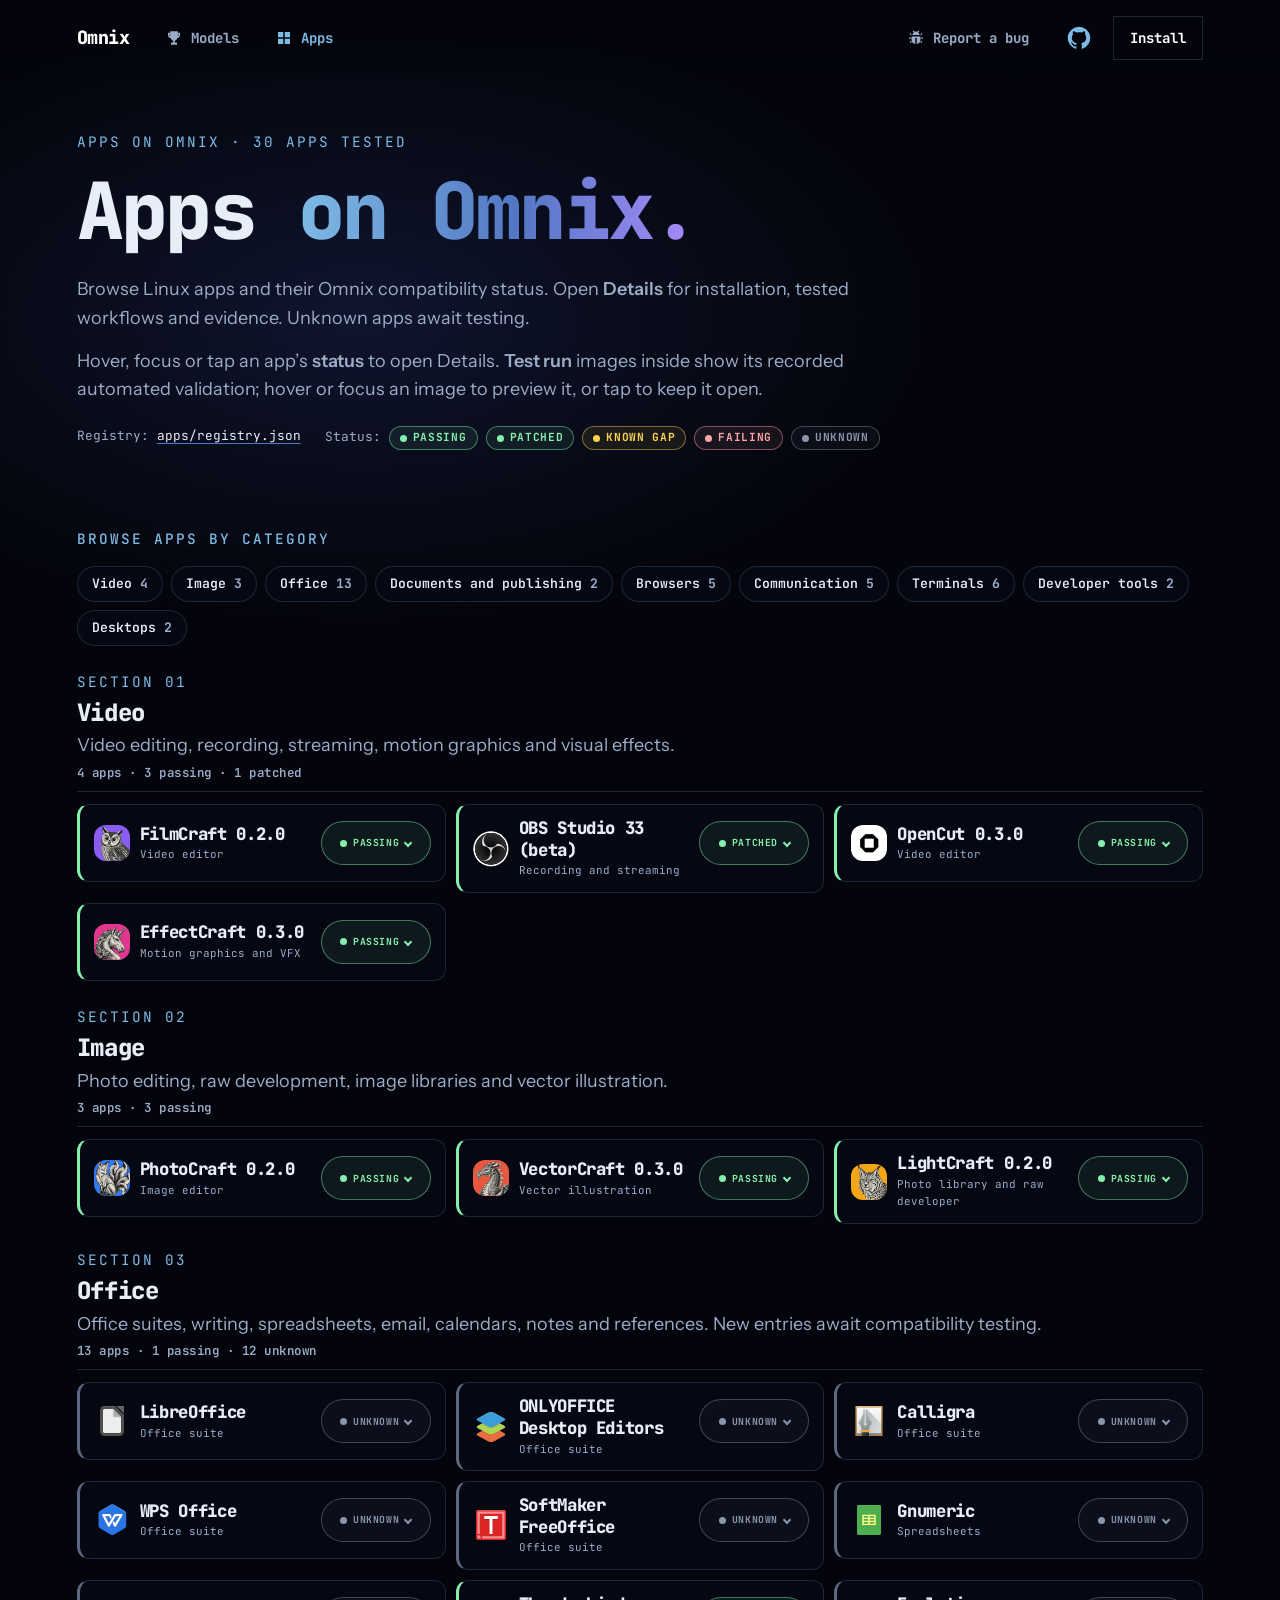
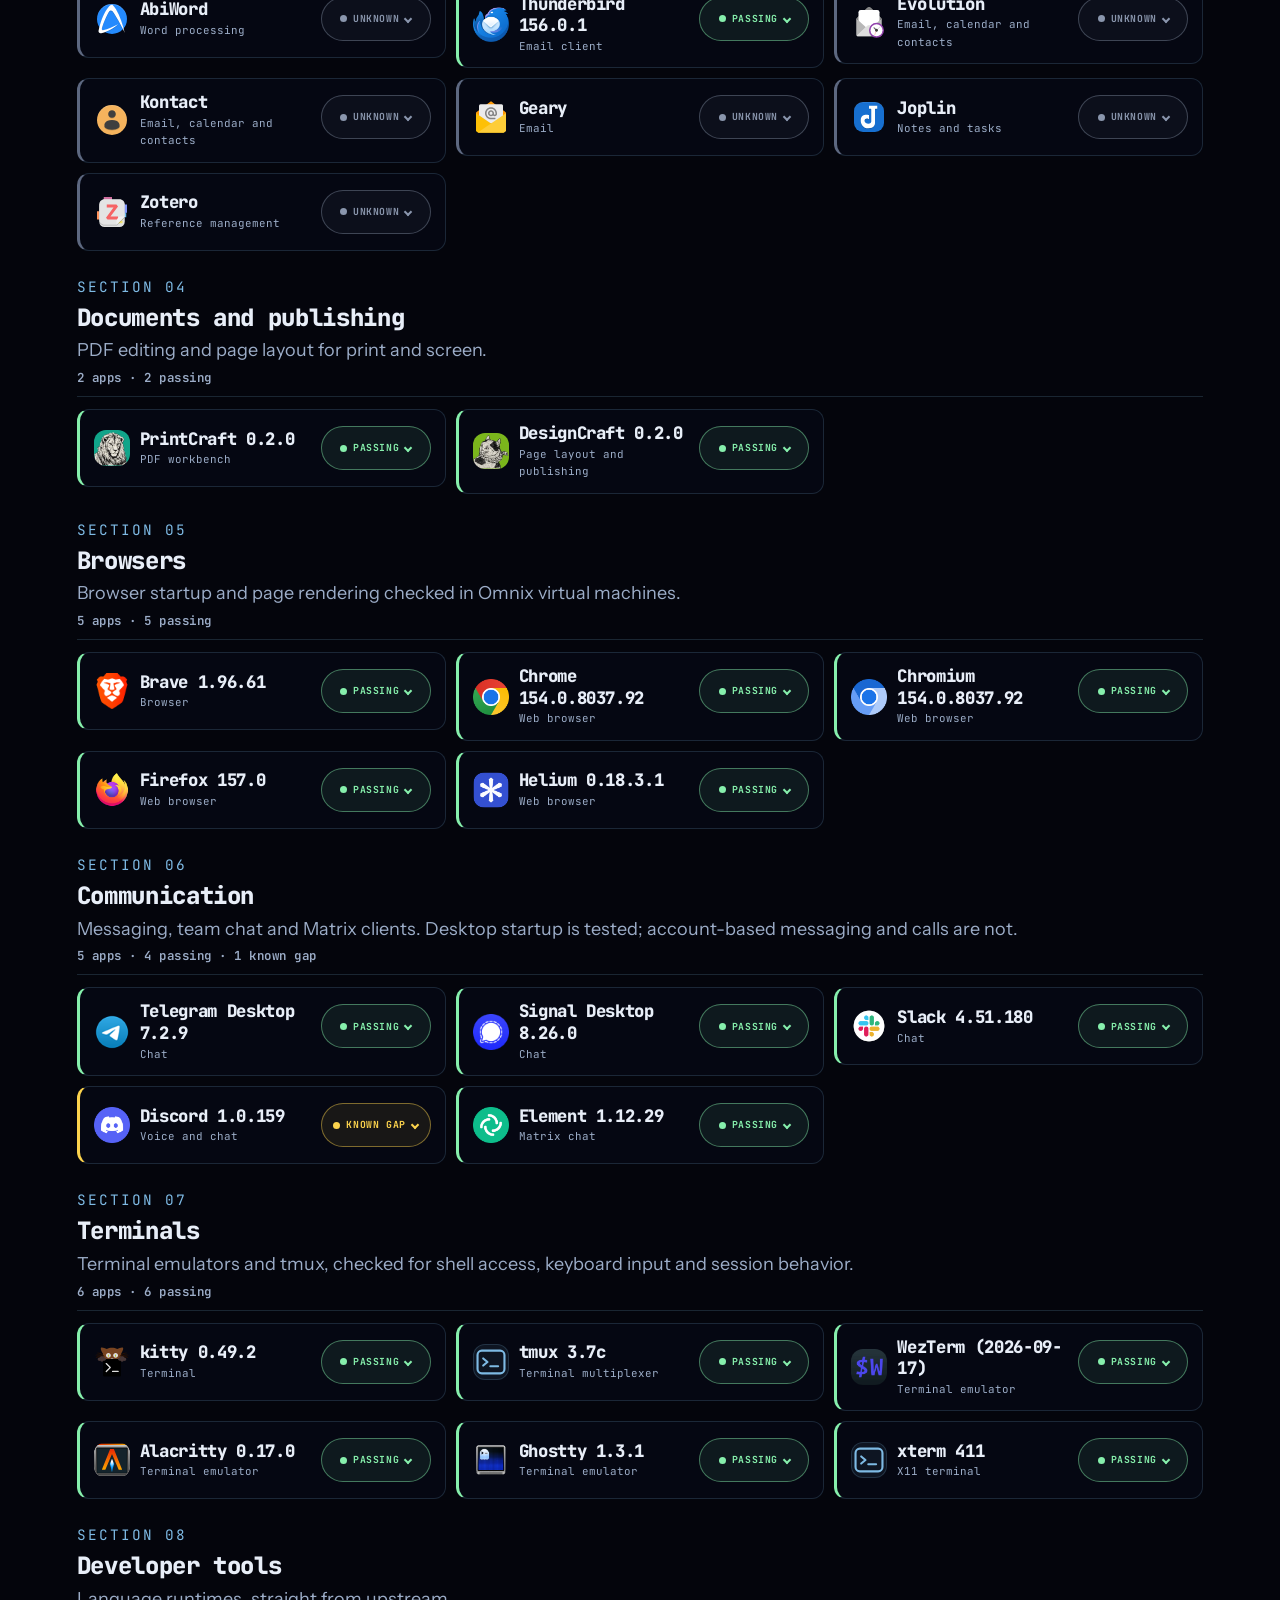
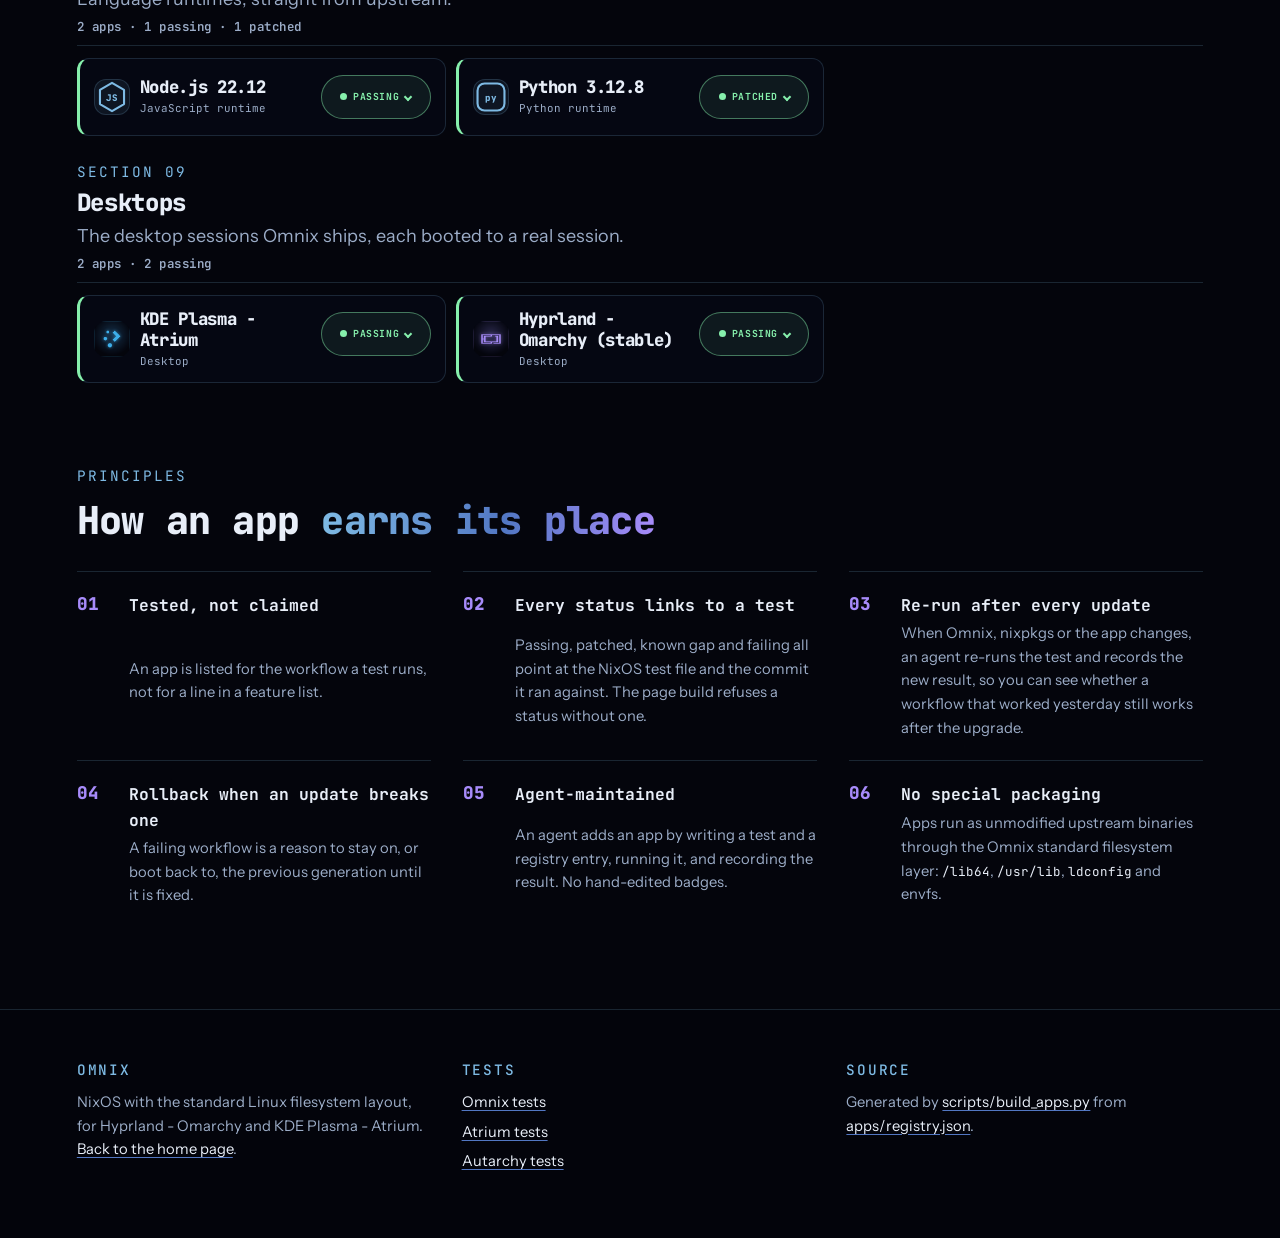
==== commit cc8d1243: "Add Office catalog including email and productivity tools" ====
--- a/apps/index.html
+++ b/apps/index.html
@@ -5,8 +5,8 @@
 <meta name="viewport" content="width=device-width, initial-scale=1, viewport-fit=cover">
 <meta name="color-scheme" content="dark">
 <!-- Generated by scripts/build_apps.py from apps/registry.json and scripts/apps_template.html. Edit the template, not this file. -->
-<title>Apps tested on Omnix: verified workflows for unmodified Linux apps | Omnix</title>
-<meta name="description" content="Apps that run on Omnix, each with the workflow an agent verifies in a NixOS test, a link to that test, the last verification result and a copy-ready install snippet.">
+<title>Linux apps and compatibility on Omnix | Omnix</title>
+<meta name="description" content="Linux apps for Omnix, with installation snippets, compatibility status and recorded test evidence. Includes office suites, email, browsers, terminals, video and image tools.">
 <link rel="canonical" href="https://www.omnix-linux.com/apps/">
 <link rel="icon" type="image/svg+xml" href="../favicon.svg?v=corona-white-ring">
 <link rel="icon" type="image/png" sizes="32x32" href="../favicon-32.png?v=corona-white-ring">
@@ -292,8 +292,8 @@
 <main>
   <div class="wide">
     <div class="eyebrow">Apps on Omnix · 30 apps tested</div>
-    <h1>Apps tested <em>on Omnix.</em></h1>
-    <p class="lede">Browse apps we’ve run in an Omnix virtual machine. Open <strong>Details</strong> for installation, tested workflows and the evidence behind each status.</p>
+    <h1>Apps <em>on Omnix.</em></h1>
+    <p class="lede">Browse Linux apps and their Omnix compatibility status. Open <strong>Details</strong> for installation, tested workflows and evidence. Unknown apps await testing.</p>
     <p class="lede disclosure-help">Hover, focus or tap an app’s <strong>status</strong> to open Details. <strong>Test run</strong> images inside show its recorded automated validation; hover or focus an image to preview it, or tap to keep it open.</p>
     <p class="meta"><span>Registry: <a href="https://github.com/Omnix-Linux/omnix-linux.github.io/blob/main/apps/registry.json">apps/registry.json</a></span><span class="legend">Status: <span class="badge badge-passing">Passing</span> <span class="badge badge-patched">Patched</span> <span class="badge badge-known-gap">Known gap</span> <span class="badge badge-failing">Failing</span> <span class="badge badge-unknown">Unknown</span></span></p>
 
@@ -303,9 +303,10 @@
         <ul>
         <li><a class="chip" href="#section-video">Video <span class="chip-n">4</span></a></li>
         <li><a class="chip" href="#section-image">Image <span class="chip-n">3</span></a></li>
+        <li><a class="chip" href="#section-office">Office <span class="chip-n">13</span></a></li>
         <li><a class="chip" href="#section-documents">Documents and publishing <span class="chip-n">2</span></a></li>
         <li><a class="chip" href="#section-browsers">Browsers <span class="chip-n">5</span></a></li>
-        <li><a class="chip" href="#section-communication">Communication <span class="chip-n">6</span></a></li>
+        <li><a class="chip" href="#section-communication">Communication <span class="chip-n">5</span></a></li>
         <li><a class="chip" href="#section-terminals">Terminals <span class="chip-n">6</span></a></li>
         <li><a class="chip" href="#section-developer">Developer tools <span class="chip-n">2</span></a></li>
         <li><a class="chip" href="#section-desktops">Desktops <span class="chip-n">2</span></a></li>
@@ -349,10 +350,7 @@
 sudo mkdir -p /opt/filmcraft &amp;&amp; sudo tar -xzf filmcraft-0.2.0-linux-x86_64.tar.gz -C /opt/filmcraft --strip-components=1</pre>
         </div>
       </details>
-      <details class="evidence-fold">
-        <summary>Verified workflow</summary>
-        <ol class="steps"><li><code>Fetch filmcraft-0.2.0-linux-x86_64.tar.gz from the GitHub release, pinned to the sha256 in its SHA256SUMS.txt</code></li><li><code>filmcraft-cli --version and filmcraft --version report 0.2.0</code></li><li><code>Start FilmCraft in an X11 session through the Omnix FHS layer (no repackaging)</code></li><li><code>Its main window maps and the app is still running 10 s later</code></li><li><code>Take a screenshot of the editor</code></li></ol>
-      </details>
+      <details class="evidence-fold"><summary>Verified workflow</summary><ol class="steps"><li><code>Fetch filmcraft-0.2.0-linux-x86_64.tar.gz from the GitHub release, pinned to the sha256 in its SHA256SUMS.txt</code></li><li><code>filmcraft-cli --version and filmcraft --version report 0.2.0</code></li><li><code>Start FilmCraft in an X11 session through the Omnix FHS layer (no repackaging)</code></li><li><code>Its main window maps and the app is still running 10 s later</code></li><li><code>Take a screenshot of the editor</code></li></ol></details>
       <details class="evidence-fold">
         <summary>Validation details</summary>
         <dl class="evidence">
@@ -394,10 +392,7 @@
 programs.obs-studio.enable = true;   # now Omnix&#x27;s OBS from the fork</pre>
         </div>
       </details>
-      <details class="evidence-fold">
-        <summary>Verified workflow</summary>
-        <ol class="steps"><li><code>Build OBS from omnix-apps/obs-studio master (cb73236): upstream master plus Omnix&#x27;s shutdown and core-module-path fixes</code></li><li><code>obs --version runs</code></li><li><code>Start OBS in an X11 session; OpenGL loads (Mesa llvmpipe in the VM)</code></li><li><code>The main window maps and OBS is still running 15 s later; take a screenshot</code></li><li><code>OBS&#x27;s output shows every core module loading (x264, FFmpeg, PipeWire, X11 capture, browser, ...)</code></li><li><code>Quit OBS through the window manager: it must exit with Result=success and leave no core dump</code></li></ol>
-      </details>
+      <details class="evidence-fold"><summary>Verified workflow</summary><ol class="steps"><li><code>Build OBS from omnix-apps/obs-studio master (cb73236): upstream master plus Omnix&#x27;s shutdown and core-module-path fixes</code></li><li><code>obs --version runs</code></li><li><code>Start OBS in an X11 session; OpenGL loads (Mesa llvmpipe in the VM)</code></li><li><code>The main window maps and OBS is still running 15 s later; take a screenshot</code></li><li><code>OBS&#x27;s output shows every core module loading (x264, FFmpeg, PipeWire, X11 capture, browser, ...)</code></li><li><code>Quit OBS through the window manager: it must exit with Result=success and leave no core dump</code></li></ol></details>
       <details class="evidence-fold">
         <summary>Validation details</summary>
         <dl class="evidence">
@@ -440,10 +435,7 @@
 cd apps/web &amp;&amp; bun run build &amp;&amp; bun run start   # then open http://localhost:3000</pre>
         </div>
       </details>
-      <details class="evidence-fold">
-        <summary>Verified workflow</summary>
-        <ol class="steps"><li><code>Fetch the OpenCut v0.3.0 source tag from GitHub (no Linux binary, AppImage, flake or nixpkgs package exists); bun dependencies pinned by output hash</code></li><li><code>Build the Next.js app offline in Nix (next/font&#x27;s Google Fonts download answered with Next&#x27;s mock hook and the nixpkgs Inter font)</code></li><li><code>Start OpenCut&#x27;s own standalone server on 127.0.0.1:3000 with the upstream .env.example placeholders; /projects returns the app</code></li><li><code>Open /editor in Brave&#x27;s official Linux build in an X11 session (--no-sandbox as root, software GL via SwiftShader since the VM has no GPU)</code></li><li><code>The editor creates a new project and redirects to /editor/&lt;uuid&gt;; the welcome dialog shows</code></li><li><code>Dismiss it: the editor (assets, preview, properties, timeline) shows &quot;Untitled Project&quot;; take a screenshot</code></li></ol>
-      </details>
+      <details class="evidence-fold"><summary>Verified workflow</summary><ol class="steps"><li><code>Fetch the OpenCut v0.3.0 source tag from GitHub (no Linux binary, AppImage, flake or nixpkgs package exists); bun dependencies pinned by output hash</code></li><li><code>Build the Next.js app offline in Nix (next/font&#x27;s Google Fonts download answered with Next&#x27;s mock hook and the nixpkgs Inter font)</code></li><li><code>Start OpenCut&#x27;s own standalone server on 127.0.0.1:3000 with the upstream .env.example placeholders; /projects returns the app</code></li><li><code>Open /editor in Brave&#x27;s official Linux build in an X11 session (--no-sandbox as root, software GL via SwiftShader since the VM has no GPU)</code></li><li><code>The editor creates a new project and redirects to /editor/&lt;uuid&gt;; the welcome dialog shows</code></li><li><code>Dismiss it: the editor (assets, preview, properties, timeline) shows &quot;Untitled Project&quot;; take a screenshot</code></li></ol></details>
       <details class="evidence-fold">
         <summary>Validation details</summary>
         <dl class="evidence">
@@ -487,10 +479,7 @@
 sudo mkdir -p /opt/effectcraft &amp;&amp; sudo tar -xzf effectcraft-0.3.0-linux-x86_64.tar.gz -C /opt/effectcraft --strip-components=1</pre>
         </div>
       </details>
-      <details class="evidence-fold">
-        <summary>Verified workflow</summary>
-        <ol class="steps"><li><code>Fetch effectcraft-0.3.0-linux-x86_64.tar.gz from the GitHub release, pinned to the sha256 in its SHA256SUMS.txt</code></li><li><code>effectcraft --version and effectcraft-cli --version report 0.3.0</code></li><li><code>Start EffectCraft in an X11 session through the Omnix FHS layer (no repackaging)</code></li><li><code>Its main window maps and the app is still running 10 s later</code></li><li><code>Take a screenshot</code></li></ol>
-      </details>
+      <details class="evidence-fold"><summary>Verified workflow</summary><ol class="steps"><li><code>Fetch effectcraft-0.3.0-linux-x86_64.tar.gz from the GitHub release, pinned to the sha256 in its SHA256SUMS.txt</code></li><li><code>effectcraft --version and effectcraft-cli --version report 0.3.0</code></li><li><code>Start EffectCraft in an X11 session through the Omnix FHS layer (no repackaging)</code></li><li><code>Its main window maps and the app is still running 10 s later</code></li><li><code>Take a screenshot</code></li></ol></details>
       <details class="evidence-fold">
         <summary>Validation details</summary>
         <dl class="evidence">
@@ -547,10 +536,7 @@
 sudo mkdir -p /opt/photocraft &amp;&amp; sudo tar -xzf photocraft-0.2.0-linux-x86_64.tar.gz -C /opt/photocraft --strip-components=1</pre>
         </div>
       </details>
-      <details class="evidence-fold">
-        <summary>Verified workflow</summary>
-        <ol class="steps"><li><code>Fetch photocraft-0.2.0-linux-x86_64.tar.gz from the GitHub release, pinned to the sha256 in its SHA256SUMS.txt</code></li><li><code>photocraft --version and photocraft-cli --version report 0.2.0</code></li><li><code>Start PhotoCraft in an X11 session through the Omnix FHS layer (no repackaging)</code></li><li><code>Its main window maps and the app is still running 10 s later</code></li><li><code>Take a screenshot</code></li></ol>
-      </details>
+      <details class="evidence-fold"><summary>Verified workflow</summary><ol class="steps"><li><code>Fetch photocraft-0.2.0-linux-x86_64.tar.gz from the GitHub release, pinned to the sha256 in its SHA256SUMS.txt</code></li><li><code>photocraft --version and photocraft-cli --version report 0.2.0</code></li><li><code>Start PhotoCraft in an X11 session through the Omnix FHS layer (no repackaging)</code></li><li><code>Its main window maps and the app is still running 10 s later</code></li><li><code>Take a screenshot</code></li></ol></details>
       <details class="evidence-fold">
         <summary>Validation details</summary>
         <dl class="evidence">
@@ -593,10 +579,7 @@
 sudo mkdir -p /opt/vectorcraft &amp;&amp; sudo tar -xzf vectorcraft-0.3.0-linux-x86_64.tar.gz -C /opt/vectorcraft --strip-components=1</pre>
         </div>
       </details>
-      <details class="evidence-fold">
-        <summary>Verified workflow</summary>
-        <ol class="steps"><li><code>Fetch vectorcraft-0.3.0-linux-x86_64.tar.gz from the GitHub release, pinned to the sha256 in its SHA256SUMS.txt</code></li><li><code>vectorcraft --version and vectorcraft-cli --version report 0.3.0</code></li><li><code>Start VectorCraft in an X11 session through the Omnix FHS layer (no repackaging)</code></li><li><code>Its main window maps and the app is still running 10 s later</code></li><li><code>Take a screenshot</code></li></ol>
-      </details>
+      <details class="evidence-fold"><summary>Verified workflow</summary><ol class="steps"><li><code>Fetch vectorcraft-0.3.0-linux-x86_64.tar.gz from the GitHub release, pinned to the sha256 in its SHA256SUMS.txt</code></li><li><code>vectorcraft --version and vectorcraft-cli --version report 0.3.0</code></li><li><code>Start VectorCraft in an X11 session through the Omnix FHS layer (no repackaging)</code></li><li><code>Its main window maps and the app is still running 10 s later</code></li><li><code>Take a screenshot</code></li></ol></details>
       <details class="evidence-fold">
         <summary>Validation details</summary>
         <dl class="evidence">
@@ -639,10 +622,7 @@
 sudo mkdir -p /opt/lightcraft &amp;&amp; sudo tar -xzf lightcraft-0.2.0-linux-x86_64.tar.gz -C /opt/lightcraft --strip-components=1</pre>
         </div>
       </details>
-      <details class="evidence-fold">
-        <summary>Verified workflow</summary>
-        <ol class="steps"><li><code>Fetch lightcraft-0.2.0-linux-x86_64.tar.gz from the GitHub release, pinned to the sha256 in its SHA256SUMS.txt</code></li><li><code>lightcraft --version and lightcraft-cli --version report 0.2.0</code></li><li><code>Start LightCraft in an X11 session through the Omnix FHS layer (no repackaging)</code></li><li><code>Its main window maps and the app is still running 10 s later</code></li><li><code>Take a screenshot</code></li></ol>
-      </details>
+      <details class="evidence-fold"><summary>Verified workflow</summary><ol class="steps"><li><code>Fetch lightcraft-0.2.0-linux-x86_64.tar.gz from the GitHub release, pinned to the sha256 in its SHA256SUMS.txt</code></li><li><code>lightcraft --version and lightcraft-cli --version report 0.2.0</code></li><li><code>Start LightCraft in an X11 session through the Omnix FHS layer (no repackaging)</code></li><li><code>Its main window maps and the app is still running 10 s later</code></li><li><code>Take a screenshot</code></li></ol></details>
       <details class="evidence-fold">
         <summary>Validation details</summary>
         <dl class="evidence">
@@ -661,11 +641,509 @@
         </div>
         </div>
       </section>
+      <section class="app-section" id="section-office" aria-labelledby="section-office-title">
+        <div class="sec">
+          <div class="sec-heading">
+            <span class="sec-head">
+              <span class="eyebrow">Section 03</span>
+              <h3 class="sec-title" id="section-office-title">Office</h3>
+              <span class="sec-blurb">Office suites, writing, spreadsheets, email, calendars, notes and references. New entries await compatibility testing.</span>
+              <span class="sec-summary">13 apps · 1 passing · 12 unknown</span>
+            </span>
+          </div>
+        <div class="apps">
+<article class="app status-unknown" id="libreoffice">
+  <header class="app-head">
+    <img class="app-icon" src="../assets/desktop-icons/libreoffice.svg" alt="" width="48" height="48" loading="lazy" decoding="async">
+    <div class="app-title"><h3>LibreOffice</h3><p class="app-cat">Office suite</p></div>
+  </header>
+  <details class="more">
+    <summary class="badge badge-unknown" aria-label="Unknown — Details for LibreOffice"><span>Unknown</span></summary>
+    <div class="more-body">
+      <div class="details-overview"><div>
+      <p class="app-desc">Writer documents, Calc spreadsheets, Impress presentations, Draw diagrams, Base databases and Math formulas.</p>
+
+      <p class="validation-summary">Not yet validated<span>x86_64-linux</span></p>
+      </div></div>
+      <details class="evidence-fold" open>
+        <summary>Package source</summary>
+        <p class="dist" title="Checked 2026-10-07"><a href="https://github.com/NixOS/nixpkgs/blob/c59305bab2065cfecc4944690d9eedbb56f3a9fa/pkgs/applications/office/libreoffice/default.nix">nixpkgs · 26.8.0.3</a> · <span>MPL-2.0 / LGPL-3.0-or-later / Apache-2.0</span> · <a href="https://www.libreoffice.org/">Website</a></p>
+      </details>
+      <details class="evidence-fold">
+        <summary>Install</summary>
+        <div class="snip">
+          <div class="snip-head"><span>Try with Nix</span><button class="copy" type="button" data-copy="snip-libreoffice">Copy</button></div>
+          <pre id="snip-libreoffice">nix shell nixpkgs#libreoffice
+libreoffice</pre>
+        </div>
+      </details>
+
+      <details class="evidence-fold">
+        <summary>Validation details</summary>
+        <dl class="evidence">
+          <div><dt>Test</dt><dd><span>No test yet</span></dd></div>
+          <div><dt>Last run</dt><dd>Not run for this page yet. The status appears once a maintainer or agent runs the test and records the result.</dd></div>
+        </dl>
+
+      </details>
+    </div>
+  </details>
+</article>
+<article class="app status-unknown" id="onlyoffice">
+  <header class="app-head">
+    <img class="app-icon" src="../assets/desktop-icons/onlyoffice.svg" alt="" width="48" height="48" loading="lazy" decoding="async">
+    <div class="app-title"><h3>ONLYOFFICE Desktop Editors</h3><p class="app-cat">Office suite</p></div>
+  </header>
+  <details class="more">
+    <summary class="badge badge-unknown" aria-label="Unknown — Details for ONLYOFFICE Desktop Editors"><span>Unknown</span></summary>
+    <div class="more-body">
+      <div class="details-overview"><div>
+      <p class="app-desc">Desktop editors for documents, spreadsheets, presentations and PDFs.</p>
+
+      <p class="validation-summary">Not yet validated<span>x86_64-linux</span></p>
+      </div></div>
+      <details class="evidence-fold" open>
+        <summary>Package source</summary>
+        <p class="dist" title="Checked 2026-10-07"><a href="https://github.com/NixOS/nixpkgs/blob/c59305bab2065cfecc4944690d9eedbb56f3a9fa/pkgs/by-name/on/onlyoffice-desktopeditors/package.nix">nixpkgs · 9.1.0</a> · <span>AGPL-3.0-or-later</span> · <a href="https://www.onlyoffice.com/desktop">Website</a></p>
+      </details>
+      <details class="evidence-fold">
+        <summary>Install</summary>
+        <div class="snip">
+          <div class="snip-head"><span>Try with Nix</span><button class="copy" type="button" data-copy="snip-onlyoffice">Copy</button></div>
+          <pre id="snip-onlyoffice">nix shell nixpkgs#onlyoffice-desktopeditors
+onlyoffice-desktopeditors</pre>
+        </div>
+      </details>
+
+      <details class="evidence-fold">
+        <summary>Validation details</summary>
+        <dl class="evidence">
+          <div><dt>Test</dt><dd><span>No test yet</span></dd></div>
+          <div><dt>Last run</dt><dd>Not run for this page yet. The status appears once a maintainer or agent runs the test and records the result.</dd></div>
+        </dl>
+
+      </details>
+    </div>
+  </details>
+</article>
+<article class="app status-unknown" id="calligra">
+  <header class="app-head">
+    <img class="app-icon" src="../assets/desktop-icons/calligra.svg" alt="" width="48" height="48" loading="lazy" decoding="async">
+    <div class="app-title"><h3>Calligra</h3><p class="app-cat">Office suite</p></div>
+  </header>
+  <details class="more">
+    <summary class="badge badge-unknown" aria-label="Unknown — Details for Calligra"><span>Unknown</span></summary>
+    <div class="more-body">
+      <div class="details-overview"><div>
+      <p class="app-desc">KDE office tools: Words for documents, Sheets for spreadsheets, Stage for presentations and Karbon for vector drawings.</p>
+
+      <p class="validation-summary">Not yet validated<span>x86_64-linux</span></p>
+      </div></div>
+      <details class="evidence-fold" open>
+        <summary>Package source</summary>
+        <p class="dist" title="Checked 2026-10-07"><a href="https://github.com/NixOS/nixpkgs/blob/c59305bab2065cfecc4944690d9eedbb56f3a9fa/pkgs/kde/gear/calligra/default.nix">nixpkgs · 26.08.1</a> · <span>BSD-2-Clause / BSD-3-Clause / BSD-3-Clause / BSL-1.0 / CC0-1.0 / CPL-1.0 / GPL-2.0-only / GPL-2.0-or-later / GPL-3.0-only / GPL-3.0-or-later / LGPL-2.0-only / LGPL-2.0-or-later / LGPL-2.1-only / LGPL-2.1-or-later / GPL-3.0-or-later</span> · <a href="https://calligra.org/">Website</a></p>
+      </details>
+      <details class="evidence-fold">
+        <summary>Install</summary>
+        <div class="snip">
+          <div class="snip-head"><span>Try with Nix</span><button class="copy" type="button" data-copy="snip-calligra">Copy</button></div>
+          <pre id="snip-calligra">nix shell nixpkgs#kdePackages.calligra
+calligrawords</pre>
+        </div>
+      </details>
+
+      <details class="evidence-fold">
+        <summary>Validation details</summary>
+        <dl class="evidence">
+          <div><dt>Test</dt><dd><span>No test yet</span></dd></div>
+          <div><dt>Last run</dt><dd>Not run for this page yet. The status appears once a maintainer or agent runs the test and records the result.</dd></div>
+        </dl>
+
+      </details>
+    </div>
+  </details>
+</article>
+<article class="app status-unknown" id="wps-office">
+  <header class="app-head">
+    <img class="app-icon" src="../assets/desktop-icons/wps-office.svg" alt="" width="48" height="48" loading="lazy" decoding="async">
+    <div class="app-title"><h3>WPS Office</h3><p class="app-cat">Office suite</p></div>
+  </header>
+  <details class="more">
+    <summary class="badge badge-unknown" aria-label="Unknown — Details for WPS Office"><span>Unknown</span></summary>
+    <div class="more-body">
+      <div class="details-overview"><div>
+      <p class="app-desc">Writer, Spreadsheets, Presentation and PDF tools for Linux. Proprietary software.</p>
+
+      <p class="validation-summary">Not yet validated<span>x86_64-linux</span></p>
+      </div></div>
+      <details class="evidence-fold" open>
+        <summary>Package source</summary>
+        <p class="dist" title="Checked 2026-10-07"><a href="https://github.com/NixOS/nixpkgs/blob/c59305bab2065cfecc4944690d9eedbb56f3a9fa/pkgs/by-name/wp/wpsoffice/package.nix">nixpkgs · 11.1.0.11723</a> · <span>unfree</span> · <a href="https://www.wps.com/office/linux/">Website</a></p>
+      </details>
+      <details class="evidence-fold">
+        <summary>Install</summary>
+        <div class="snip">
+          <div class="snip-head"><span>Try with Nix</span><button class="copy" type="button" data-copy="snip-wps-office">Copy</button></div>
+          <pre id="snip-wps-office">NIXPKGS_ALLOW_UNFREE=1 nix shell --impure nixpkgs#wpsoffice
+wps</pre>
+        </div>
+      </details>
+
+      <details class="evidence-fold">
+        <summary>Validation details</summary>
+        <dl class="evidence">
+          <div><dt>Test</dt><dd><span>No test yet</span></dd></div>
+          <div><dt>Last run</dt><dd>Not run for this page yet. The status appears once a maintainer or agent runs the test and records the result.</dd></div>
+        </dl>
+
+      </details>
+    </div>
+  </details>
+</article>
+<article class="app status-unknown" id="freeoffice">
+  <header class="app-head">
+    <img class="app-icon" src="../assets/desktop-icons/freeoffice.svg" alt="" width="48" height="48" loading="lazy" decoding="async">
+    <div class="app-title"><h3>SoftMaker FreeOffice</h3><p class="app-cat">Office suite</p></div>
+  </header>
+  <details class="more">
+    <summary class="badge badge-unknown" aria-label="Unknown — Details for SoftMaker FreeOffice"><span>Unknown</span></summary>
+    <div class="more-body">
+      <div class="details-overview"><div>
+      <p class="app-desc">TextMaker documents, PlanMaker spreadsheets and Presentations. Proprietary software, free for personal and business use.</p>
+
+      <p class="validation-summary">Not yet validated<span>x86_64-linux</span></p>
+      </div></div>
+      <details class="evidence-fold" open>
+        <summary>Package source</summary>
+        <p class="dist" title="Checked 2026-10-07"><a href="https://github.com/NixOS/nixpkgs/blob/c59305bab2065cfecc4944690d9eedbb56f3a9fa/pkgs/applications/office/softmaker/generic.nix">nixpkgs · 2024.1234</a> · <span>unfree</span> · <a href="https://www.freeoffice.com/en/">Website</a></p>
+      </details>
+      <details class="evidence-fold">
+        <summary>Install</summary>
+        <div class="snip">
+          <div class="snip-head"><span>Try with Nix</span><button class="copy" type="button" data-copy="snip-freeoffice">Copy</button></div>
+          <pre id="snip-freeoffice">NIXPKGS_ALLOW_UNFREE=1 nix shell --impure nixpkgs#freeoffice
+freeoffice-textmaker</pre>
+        </div>
+      </details>
+
+      <details class="evidence-fold">
+        <summary>Validation details</summary>
+        <dl class="evidence">
+          <div><dt>Test</dt><dd><span>No test yet</span></dd></div>
+          <div><dt>Last run</dt><dd>Not run for this page yet. The status appears once a maintainer or agent runs the test and records the result.</dd></div>
+        </dl>
+
+      </details>
+    </div>
+  </details>
+</article>
+<article class="app status-unknown" id="gnumeric">
+  <header class="app-head">
+    <img class="app-icon" src="../assets/desktop-icons/gnumeric.svg" alt="" width="48" height="48" loading="lazy" decoding="async">
+    <div class="app-title"><h3>Gnumeric</h3><p class="app-cat">Spreadsheets</p></div>
+  </header>
+  <details class="more">
+    <summary class="badge badge-unknown" aria-label="Unknown — Details for Gnumeric"><span>Unknown</span></summary>
+    <div class="more-body">
+      <div class="details-overview"><div>
+      <p class="app-desc">A standalone spreadsheet application for calculations, data analysis and charts.</p>
+
+      <p class="validation-summary">Not yet validated<span>x86_64-linux</span></p>
+      </div></div>
+      <details class="evidence-fold" open>
+        <summary>Package source</summary>
+        <p class="dist" title="Checked 2026-10-07"><a href="https://github.com/NixOS/nixpkgs/blob/c59305bab2065cfecc4944690d9eedbb56f3a9fa/pkgs/by-name/gn/gnumeric/package.nix">nixpkgs · 1.12.61</a> · <span>GPL-2.0-or-later</span> · <a href="https://www.gnumeric.org/">Website</a></p>
+      </details>
+      <details class="evidence-fold">
+        <summary>Install</summary>
+        <div class="snip">
+          <div class="snip-head"><span>Try with Nix</span><button class="copy" type="button" data-copy="snip-gnumeric">Copy</button></div>
+          <pre id="snip-gnumeric">nix shell nixpkgs#gnumeric
+gnumeric</pre>
+        </div>
+      </details>
+
+      <details class="evidence-fold">
+        <summary>Validation details</summary>
+        <dl class="evidence">
+          <div><dt>Test</dt><dd><span>No test yet</span></dd></div>
+          <div><dt>Last run</dt><dd>Not run for this page yet. The status appears once a maintainer or agent runs the test and records the result.</dd></div>
+        </dl>
+
+      </details>
+    </div>
+  </details>
+</article>
+<article class="app status-unknown" id="abiword">
+  <header class="app-head">
+    <img class="app-icon" src="../assets/desktop-icons/abiword.svg" alt="" width="48" height="48" loading="lazy" decoding="async">
+    <div class="app-title"><h3>AbiWord</h3><p class="app-cat">Word processing</p></div>
+  </header>
+  <details class="more">
+    <summary class="badge badge-unknown" aria-label="Unknown — Details for AbiWord"><span>Unknown</span></summary>
+    <div class="more-body">
+      <div class="details-overview"><div>
+      <p class="app-desc">A lightweight standalone word processor for writing and editing documents.</p>
+
+      <p class="validation-summary">Not yet validated<span>x86_64-linux</span></p>
+      </div></div>
+      <details class="evidence-fold" open>
+        <summary>Package source</summary>
+        <p class="dist" title="Checked 2026-10-07"><a href="https://github.com/NixOS/nixpkgs/blob/c59305bab2065cfecc4944690d9eedbb56f3a9fa/pkgs/by-name/ab/abiword/package.nix">nixpkgs · 3.0.8</a> · <span>GPL-3.0</span> · <a href="https://gitlab.gnome.org/World/AbiWord/">Website</a></p>
+      </details>
+      <details class="evidence-fold">
+        <summary>Install</summary>
+        <div class="snip">
+          <div class="snip-head"><span>Try with Nix</span><button class="copy" type="button" data-copy="snip-abiword">Copy</button></div>
+          <pre id="snip-abiword">nix shell nixpkgs#abiword
+abiword</pre>
+        </div>
+      </details>
+
+      <details class="evidence-fold">
+        <summary>Validation details</summary>
+        <dl class="evidence">
+          <div><dt>Test</dt><dd><span>No test yet</span></dd></div>
+          <div><dt>Last run</dt><dd>Not run for this page yet. The status appears once a maintainer or agent runs the test and records the result.</dd></div>
+        </dl>
+
+      </details>
+    </div>
+  </details>
+</article>
+<article class="app status-passing" id="thunderbird">
+  <header class="app-head">
+    <img class="app-icon" src="../assets/desktop-icons/thunderbird.png" alt="" width="48" height="48" loading="lazy" decoding="async">
+    <div class="app-title"><h3>Thunderbird 156.0.1</h3><p class="app-cat">Email client</p></div>
+  </header>
+  <details class="more">
+    <summary class="badge badge-passing" aria-label="Passing — Details for Thunderbird 156.0.1"><span>Passing</span></summary>
+    <div class="more-body">
+      <div class="details-overview"><div>
+      <p class="app-desc">Mozilla’s email, calendar and contacts client. The test checks desktop startup as a normal user; account setup and mail delivery are not tested.</p>
+
+      <p class="validation-summary"><span class="validation-result">Passing</span><span class="validation-date">Tested <time datetime="2026-10-07">2026-10-07</time></span><span>x86_64-linux</span></p>
+      </div><a class="validation-shot" href="../assets/app-shots/thunderbird.png" aria-label="View automated test run screenshot for Thunderbird 156.0.1"><img src="../assets/app-shots/thunderbird.png" alt="Thunderbird 156.0.1 running during its automated Omnix test" width="88" height="56" loading="lazy" decoding="async"><span>Test run ↗</span></a></div>
+      <details class="evidence-fold" open>
+        <summary>Package source</summary>
+        <p class="dist" title="Checked 2026-10-07"><a href="https://github.com/NixOS/nixpkgs/tree/c59305bab2065cfecc4944690d9eedbb56f3a9fa/pkgs">nixpkgs · 156.0.1</a> · <span>MPL-2.0</span> · <a href="https://www.thunderbird.net/">Website</a></p>
+      </details>
+      <details class="evidence-fold">
+        <summary>Install</summary>
+        <div class="snip">
+          <div class="snip-head"><span>Try with Nix</span><button class="copy" type="button" data-copy="snip-thunderbird">Copy</button></div>
+          <pre id="snip-thunderbird">nix shell nixpkgs#thunderbird
+thunderbird</pre>
+        </div>
+      </details>
+      <details class="evidence-fold"><summary>Verified workflow</summary><ol class="steps"><li><code>Launch Thunderbird as a normal user in the Omnix X11 test session</code></li><li><code>Wait for a visible application window</code></li><li><code>Confirm the application remains running and capture its startup screen</code></li><li><code>No external account is used; messaging, calls and mail delivery are outside this check</code></li></ol></details>
+      <details class="evidence-fold">
+        <summary>Validation details</summary>
+        <dl class="evidence">
+          <div><dt>Test</dt><dd><a href="https://github.com/Omnix-Linux/Omnix/blob/e9960229758df5eec998d1266f90aff208e99c2d/tests/apps-catalog.nix">Omnix-Linux/Omnix/tests/apps-catalog.nix</a><code class="check">nix build github:Omnix-Linux/Omnix#checks.x86_64-linux.apps-communication</code></dd></div>
+          <div><dt>Last run</dt><dd><span class="badge badge-passing">Passing</span> on 2026-10-07<span class="notes">Revision: <code>Omnix-Linux/Omnix@e9960229758df5eec998d1266f90aff208e99c2d</code></span><span class="notes">Fresh Omnix X11 VM as a normal user; native package from the locked nixpkgs revision. Visible desktop startup and an active process were checked. No account sign-in, messages, calls or mail delivery were tested.</span><details class="run-log"><summary>Test log</summary><pre class="log">machine: waiting for success: DISPLAY=:0 xdotool search --onlyvisible --class thunderbird
+machine: must succeed: sleep 3; systemctl is-active check-thunderbird
+OMNIX-CATALOG-PASS thunderbird (scoped VM assertions)
+test script finished in 59.08s</pre></details></dd></div>
+        </dl>
+<p class="validation-caption">Automated test run in an Omnix virtual machine. <a href="../assets/app-shots/thunderbird.png">View the recorded screenshot</a>.</p>
+      </details>
+    </div>
+  </details>
+</article>
+<article class="app status-unknown" id="evolution">
+  <header class="app-head">
+    <img class="app-icon" src="../assets/desktop-icons/evolution.svg" alt="" width="48" height="48" loading="lazy" decoding="async">
+    <div class="app-title"><h3>Evolution</h3><p class="app-cat">Email, calendar and contacts</p></div>
+  </header>
+  <details class="more">
+    <summary class="badge badge-unknown" aria-label="Unknown — Details for Evolution"><span>Unknown</span></summary>
+    <div class="more-body">
+      <div class="details-overview"><div>
+      <p class="app-desc">Email, calendars, contacts, memos and tasks in a GNOME productivity client.</p>
+
+      <p class="validation-summary">Not yet validated<span>x86_64-linux</span></p>
+      </div></div>
+      <details class="evidence-fold" open>
+        <summary>Package source</summary>
+        <p class="dist" title="Checked 2026-10-07"><a href="https://github.com/NixOS/nixpkgs/blob/c59305bab2065cfecc4944690d9eedbb56f3a9fa/pkgs/by-name/ev/evolution/package.nix">nixpkgs · 3.60.2</a> · <span>LGPL-2.0-or-later</span> · <a href="https://help.gnome.org/evolution/">Website</a></p>
+      </details>
+      <details class="evidence-fold">
+        <summary>Install</summary>
+        <div class="snip">
+          <div class="snip-head"><span>Try with Nix</span><button class="copy" type="button" data-copy="snip-evolution">Copy</button></div>
+          <pre id="snip-evolution">nix shell nixpkgs#evolution
+evolution</pre>
+        </div>
+      </details>
+
+      <details class="evidence-fold">
+        <summary>Validation details</summary>
+        <dl class="evidence">
+          <div><dt>Test</dt><dd><span>No test yet</span></dd></div>
+          <div><dt>Last run</dt><dd>Not run for this page yet. The status appears once a maintainer or agent runs the test and records the result.</dd></div>
+        </dl>
+
+      </details>
+    </div>
+  </details>
+</article>
+<article class="app status-unknown" id="kontact">
+  <header class="app-head">
+    <img class="app-icon" src="../assets/desktop-icons/kontact.svg" alt="" width="48" height="48" loading="lazy" decoding="async">
+    <div class="app-title"><h3>Kontact</h3><p class="app-cat">Email, calendar and contacts</p></div>
+  </header>
+  <details class="more">
+    <summary class="badge badge-unknown" aria-label="Unknown — Details for Kontact"><span>Unknown</span></summary>
+    <div class="more-body">
+      <div class="details-overview"><div>
+      <p class="app-desc">KDE personal information manager integrating email, calendars, contacts and other productivity tools.</p>
+
+      <p class="validation-summary">Not yet validated<span>x86_64-linux</span></p>
+      </div></div>
+      <details class="evidence-fold" open>
+        <summary>Package source</summary>
+        <p class="dist" title="Checked 2026-10-07"><a href="https://github.com/NixOS/nixpkgs/blob/c59305bab2065cfecc4944690d9eedbb56f3a9fa/pkgs/kde/gear/kontact/default.nix">nixpkgs · 26.08.1</a> · <span>BSD-3-Clause / CC0-1.0 / GPL-2.0-or-later / LGPL-2.0-only / LGPL-2.0-or-later / MIT</span> · <a href="https://apps.kde.org/kontact/">Website</a></p>
+      </details>
+      <details class="evidence-fold">
+        <summary>Install</summary>
+        <div class="snip">
+          <div class="snip-head"><span>Try with Nix</span><button class="copy" type="button" data-copy="snip-kontact">Copy</button></div>
+          <pre id="snip-kontact">nix shell nixpkgs#kdePackages.kontact
+kontact</pre>
+        </div>
+      </details>
+
+      <details class="evidence-fold">
+        <summary>Validation details</summary>
+        <dl class="evidence">
+          <div><dt>Test</dt><dd><span>No test yet</span></dd></div>
+          <div><dt>Last run</dt><dd>Not run for this page yet. The status appears once a maintainer or agent runs the test and records the result.</dd></div>
+        </dl>
+
+      </details>
+    </div>
+  </details>
+</article>
+<article class="app status-unknown" id="geary">
+  <header class="app-head">
+    <img class="app-icon" src="../assets/desktop-icons/geary.svg" alt="" width="48" height="48" loading="lazy" decoding="async">
+    <div class="app-title"><h3>Geary</h3><p class="app-cat">Email</p></div>
+  </header>
+  <details class="more">
+    <summary class="badge badge-unknown" aria-label="Unknown — Details for Geary"><span>Unknown</span></summary>
+    <div class="more-body">
+      <div class="details-overview"><div>
+      <p class="app-desc">A GNOME email client organized around conversations.</p>
+
+      <p class="validation-summary">Not yet validated<span>x86_64-linux</span></p>
+      </div></div>
+      <details class="evidence-fold" open>
+        <summary>Package source</summary>
+        <p class="dist" title="Checked 2026-10-07"><a href="https://github.com/NixOS/nixpkgs/blob/c59305bab2065cfecc4944690d9eedbb56f3a9fa/pkgs/by-name/ge/geary/package.nix">nixpkgs · 46.0</a> · <span>LGPL-2.1-or-later</span> · <a href="https://gitlab.gnome.org/GNOME/geary">Website</a></p>
+      </details>
+      <details class="evidence-fold">
+        <summary>Install</summary>
+        <div class="snip">
+          <div class="snip-head"><span>Try with Nix</span><button class="copy" type="button" data-copy="snip-geary">Copy</button></div>
+          <pre id="snip-geary">nix shell nixpkgs#geary
+geary</pre>
+        </div>
+      </details>
+
+      <details class="evidence-fold">
+        <summary>Validation details</summary>
+        <dl class="evidence">
+          <div><dt>Test</dt><dd><span>No test yet</span></dd></div>
+          <div><dt>Last run</dt><dd>Not run for this page yet. The status appears once a maintainer or agent runs the test and records the result.</dd></div>
+        </dl>
+
+      </details>
+    </div>
+  </details>
+</article>
+<article class="app status-unknown" id="joplin">
+  <header class="app-head">
+    <img class="app-icon" src="../assets/desktop-icons/joplin.svg" alt="" width="48" height="48" loading="lazy" decoding="async">
+    <div class="app-title"><h3>Joplin</h3><p class="app-cat">Notes and tasks</p></div>
+  </header>
+  <details class="more">
+    <summary class="badge badge-unknown" aria-label="Unknown — Details for Joplin"><span>Unknown</span></summary>
+    <div class="more-body">
+      <div class="details-overview"><div>
+      <p class="app-desc">Markdown and rich-text notes, attachments and to-do lists, with optional synchronization.</p>
+
+      <p class="validation-summary">Not yet validated<span>x86_64-linux</span></p>
+      </div></div>
+      <details class="evidence-fold" open>
+        <summary>Package source</summary>
+        <p class="dist" title="Checked 2026-10-07"><a href="https://github.com/NixOS/nixpkgs/blob/c59305bab2065cfecc4944690d9eedbb56f3a9fa/pkgs/by-name/jo/joplin-desktop/package.nix">nixpkgs · 3.7.21</a> · <span>AGPL-3.0-or-later</span> · <a href="https://joplinapp.org/">Website</a></p>
+      </details>
+      <details class="evidence-fold">
+        <summary>Install</summary>
+        <div class="snip">
+          <div class="snip-head"><span>Try with Nix</span><button class="copy" type="button" data-copy="snip-joplin">Copy</button></div>
+          <pre id="snip-joplin">nix shell nixpkgs#joplin-desktop
+joplin-desktop</pre>
+        </div>
+      </details>
+
+      <details class="evidence-fold">
+        <summary>Validation details</summary>
+        <dl class="evidence">
+          <div><dt>Test</dt><dd><span>No test yet</span></dd></div>
+          <div><dt>Last run</dt><dd>Not run for this page yet. The status appears once a maintainer or agent runs the test and records the result.</dd></div>
+        </dl>
+
+      </details>
+    </div>
+  </details>
+</article>
+<article class="app status-unknown" id="zotero">
+  <header class="app-head">
+    <img class="app-icon" src="../assets/desktop-icons/zotero.svg" alt="" width="48" height="48" loading="lazy" decoding="async">
+    <div class="app-title"><h3>Zotero</h3><p class="app-cat">Reference management</p></div>
+  </header>
+  <details class="more">
+    <summary class="badge badge-unknown" aria-label="Unknown — Details for Zotero"><span>Unknown</span></summary>
+    <div class="more-body">
+      <div class="details-overview"><div>
+      <p class="app-desc">Collect, organize, annotate and cite research; integrates with LibreOffice for bibliographies.</p>
+
+      <p class="validation-summary">Not yet validated<span>x86_64-linux</span></p>
+      </div></div>
+      <details class="evidence-fold" open>
+        <summary>Package source</summary>
+        <p class="dist" title="Checked 2026-10-07"><a href="https://github.com/NixOS/nixpkgs/blob/c59305bab2065cfecc4944690d9eedbb56f3a9fa/pkgs/by-name/zo/zotero/package.nix">nixpkgs · 10.0.2</a> · <span>AGPL-3.0-only</span> · <a href="https://www.zotero.org/">Website</a></p>
+      </details>
+      <details class="evidence-fold">
+        <summary>Install</summary>
+        <div class="snip">
+          <div class="snip-head"><span>Try with Nix</span><button class="copy" type="button" data-copy="snip-zotero">Copy</button></div>
+          <pre id="snip-zotero">nix shell nixpkgs#zotero
+zotero</pre>
+        </div>
+      </details>
+
+      <details class="evidence-fold">
+        <summary>Validation details</summary>
+        <dl class="evidence">
+          <div><dt>Test</dt><dd><span>No test yet</span></dd></div>
+          <div><dt>Last run</dt><dd>Not run for this page yet. The status appears once a maintainer or agent runs the test and records the result.</dd></div>
+        </dl>
+
+      </details>
+    </div>
+  </details>
+</article>
+        </div>
+        </div>
+      </section>
       <section class="app-section" id="section-documents" aria-labelledby="section-documents-title">
         <div class="sec">
           <div class="sec-heading">
             <span class="sec-head">
-              <span class="eyebrow">Section 03</span>
+              <span class="eyebrow">Section 04</span>
               <h3 class="sec-title" id="section-documents-title">Documents and publishing</h3>
               <span class="sec-blurb">PDF editing and page layout for print and screen.</span>
               <span class="sec-summary">2 apps · 2 passing</span>
@@ -699,10 +1177,7 @@
 sudo mkdir -p /opt/printcraft &amp;&amp; sudo tar -xzf printcraft-0.2.0-linux-x86_64.tar.gz -C /opt/printcraft --strip-components=1</pre>
         </div>
       </details>
-      <details class="evidence-fold">
-        <summary>Verified workflow</summary>
-        <ol class="steps"><li><code>Fetch printcraft-0.2.0-linux-x86_64.tar.gz from the GitHub release, pinned to the sha256 in its SHA256SUMS.txt</code></li><li><code>printcraft --version and printcraft-cli --version report 0.2.0</code></li><li><code>Start PrintCraft in an X11 session through the Omnix FHS layer (no repackaging)</code></li><li><code>Its main window maps and the app is still running 10 s later</code></li><li><code>Take a screenshot</code></li></ol>
-      </details>
+      <details class="evidence-fold"><summary>Verified workflow</summary><ol class="steps"><li><code>Fetch printcraft-0.2.0-linux-x86_64.tar.gz from the GitHub release, pinned to the sha256 in its SHA256SUMS.txt</code></li><li><code>printcraft --version and printcraft-cli --version report 0.2.0</code></li><li><code>Start PrintCraft in an X11 session through the Omnix FHS layer (no repackaging)</code></li><li><code>Its main window maps and the app is still running 10 s later</code></li><li><code>Take a screenshot</code></li></ol></details>
       <details class="evidence-fold">
         <summary>Validation details</summary>
         <dl class="evidence">
@@ -745,10 +1220,7 @@
 sudo mkdir -p /opt/designcraft &amp;&amp; sudo tar -xzf designcraft-0.2.0-linux-x86_64.tar.gz -C /opt/designcraft --strip-components=1</pre>
         </div>
       </details>
-      <details class="evidence-fold">
-        <summary>Verified workflow</summary>
-        <ol class="steps"><li><code>Fetch designcraft-0.2.0-linux-x86_64.tar.gz from the GitHub release, pinned to the sha256 in its SHA256SUMS.txt</code></li><li><code>designcraft --version and designcraft-cli --version report 0.2.0</code></li><li><code>Start DesignCraft in an X11 session through the Omnix FHS layer (no repackaging)</code></li><li><code>Its main window maps and the app is still running 10 s later</code></li><li><code>Take a screenshot</code></li></ol>
-      </details>
+      <details class="evidence-fold"><summary>Verified workflow</summary><ol class="steps"><li><code>Fetch designcraft-0.2.0-linux-x86_64.tar.gz from the GitHub release, pinned to the sha256 in its SHA256SUMS.txt</code></li><li><code>designcraft --version and designcraft-cli --version report 0.2.0</code></li><li><code>Start DesignCraft in an X11 session through the Omnix FHS layer (no repackaging)</code></li><li><code>Its main window maps and the app is still running 10 s later</code></li><li><code>Take a screenshot</code></li></ol></details>
       <details class="evidence-fold">
         <summary>Validation details</summary>
         <dl class="evidence">
@@ -771,7 +1243,7 @@
         <div class="sec">
           <div class="sec-heading">
             <span class="sec-head">
-              <span class="eyebrow">Section 04</span>
+              <span class="eyebrow">Section 05</span>
               <h3 class="sec-title" id="section-browsers-title">Browsers</h3>
               <span class="sec-blurb">Browser startup and page rendering checked in Omnix virtual machines.</span>
               <span class="sec-summary">5 apps · 5 passing</span>
@@ -804,10 +1276,7 @@
 sudo mkdir -p /opt/brave &amp;&amp; sudo unzip -q brave-browser-1.96.61-linux-amd64.zip -d /opt/brave</pre>
         </div>
       </details>
-      <details class="evidence-fold">
-        <summary>Verified workflow</summary>
-        <ol class="steps"><li><code>Fetch brave-browser-1.96.61-linux-amd64.zip from the GitHub release, pinned to the sha256 in its .sha256 file</code></li><li><code>brave --version reports Brave Browser 154.1.96.61</code></li><li><code>Start Brave in an X11 session through the Omnix FHS layer (--no-sandbox because the test session is root, a fresh profile, --no-first-run)</code></li><li><code>A browser window opens on about:blank and stays up</code></li><li><code>Take a screenshot</code></li></ol>
-      </details>
+      <details class="evidence-fold"><summary>Verified workflow</summary><ol class="steps"><li><code>Fetch brave-browser-1.96.61-linux-amd64.zip from the GitHub release, pinned to the sha256 in its .sha256 file</code></li><li><code>brave --version reports Brave Browser 154.1.96.61</code></li><li><code>Start Brave in an X11 session through the Omnix FHS layer (--no-sandbox because the test session is root, a fresh profile, --no-first-run)</code></li><li><code>A browser window opens on about:blank and stays up</code></li><li><code>Take a screenshot</code></li></ol></details>
       <details class="evidence-fold">
         <summary>Validation details</summary>
         <dl class="evidence">
@@ -846,10 +1315,7 @@
 google-chrome</pre>
         </div>
       </details>
-      <details class="evidence-fold">
-        <summary>Verified workflow</summary>
-        <ol class="steps"><li><code>Report the installed Chrome version</code></li><li><code>Launch Chrome as a normal user with a fresh profile</code></li><li><code>Load an offline HTTP fixture served inside the VM</code></li><li><code>Verify the window title matches the fixture and JavaScript sends a request to the local server</code></li><li><code>Confirm the browser remains running and capture a screenshot</code></li></ol>
-      </details>
+      <details class="evidence-fold"><summary>Verified workflow</summary><ol class="steps"><li><code>Report the installed Chrome version</code></li><li><code>Launch Chrome as a normal user with a fresh profile</code></li><li><code>Load an offline HTTP fixture served inside the VM</code></li><li><code>Verify the window title matches the fixture and JavaScript sends a request to the local server</code></li><li><code>Confirm the browser remains running and capture a screenshot</code></li></ol></details>
       <details class="evidence-fold">
         <summary>Validation details</summary>
         <dl class="evidence">
@@ -888,10 +1354,7 @@
 chromium</pre>
         </div>
       </details>
-      <details class="evidence-fold">
-        <summary>Verified workflow</summary>
-        <ol class="steps"><li><code>Report the installed Chromium version</code></li><li><code>Launch Chromium as a normal user with a fresh profile</code></li><li><code>Load an offline HTTP fixture served inside the VM</code></li><li><code>Verify the window title matches the fixture and JavaScript sends a request to the local server</code></li><li><code>Confirm the browser remains running and capture a screenshot</code></li></ol>
-      </details>
+      <details class="evidence-fold"><summary>Verified workflow</summary><ol class="steps"><li><code>Report the installed Chromium version</code></li><li><code>Launch Chromium as a normal user with a fresh profile</code></li><li><code>Load an offline HTTP fixture served inside the VM</code></li><li><code>Verify the window title matches the fixture and JavaScript sends a request to the local server</code></li><li><code>Confirm the browser remains running and capture a screenshot</code></li></ol></details>
       <details class="evidence-fold">
         <summary>Validation details</summary>
         <dl class="evidence">
@@ -930,10 +1393,7 @@
 firefox</pre>
         </div>
       </details>
-      <details class="evidence-fold">
-        <summary>Verified workflow</summary>
-        <ol class="steps"><li><code>Report the installed Firefox version</code></li><li><code>Launch Firefox as a normal user with a fresh profile</code></li><li><code>Load an offline HTTP fixture served inside the VM</code></li><li><code>Verify the window title matches the fixture and JavaScript sends a request to the local server</code></li><li><code>Confirm the browser remains running and capture a screenshot</code></li></ol>
-      </details>
+      <details class="evidence-fold"><summary>Verified workflow</summary><ol class="steps"><li><code>Report the installed Firefox version</code></li><li><code>Launch Firefox as a normal user with a fresh profile</code></li><li><code>Load an offline HTTP fixture served inside the VM</code></li><li><code>Verify the window title matches the fixture and JavaScript sends a request to the local server</code></li><li><code>Confirm the browser remains running and capture a screenshot</code></li></ol></details>
       <details class="evidence-fold">
         <summary>Validation details</summary>
         <dl class="evidence">
@@ -974,10 +1434,7 @@
 /opt/helium/helium</pre>
         </div>
       </details>
-      <details class="evidence-fold">
-        <summary>Verified workflow</summary>
-        <ol class="steps"><li><code>Report the installed Helium version</code></li><li><code>Launch Helium as a normal user with a fresh profile</code></li><li><code>Load an offline HTTP fixture served inside the VM</code></li><li><code>Verify the window title matches the fixture and JavaScript sends a request to the local server</code></li><li><code>Confirm the browser remains running and capture a screenshot</code></li></ol>
-      </details>
+      <details class="evidence-fold"><summary>Verified workflow</summary><ol class="steps"><li><code>Report the installed Helium version</code></li><li><code>Launch Helium as a normal user with a fresh profile</code></li><li><code>Load an offline HTTP fixture served inside the VM</code></li><li><code>Verify the window title matches the fixture and JavaScript sends a request to the local server</code></li><li><code>Confirm the browser remains running and capture a screenshot</code></li></ol></details>
       <details class="evidence-fold">
         <summary>Validation details</summary>
         <dl class="evidence">
@@ -998,10 +1455,10 @@
         <div class="sec">
           <div class="sec-heading">
             <span class="sec-head">
-              <span class="eyebrow">Section 05</span>
+              <span class="eyebrow">Section 06</span>
               <h3 class="sec-title" id="section-communication-title">Communication</h3>
-              <span class="sec-blurb">Messaging, team chat, Matrix and email clients. Desktop startup is tested; account-based messaging and calls are not.</span>
-              <span class="sec-summary">6 apps · 5 passing · 1 known gap</span>
+              <span class="sec-blurb">Messaging, team chat and Matrix clients. Desktop startup is tested; account-based messaging and calls are not.</span>
+              <span class="sec-summary">5 apps · 4 passing · 1 known gap</span>
             </span>
           </div>
         <div class="apps">
@@ -1031,10 +1488,7 @@
 /opt/Telegram/Telegram</pre>
         </div>
       </details>
-      <details class="evidence-fold">
-        <summary>Verified workflow</summary>
-        <ol class="steps"><li><code>Fetch td-setup-linux-x64-7.2.9.tar.xz from the GitHub release, pinned by sha256 (Telegram publishes no checksum file)</code></li><li><code>Start Telegram in an X11 session through the Omnix FHS layer, no flags</code></li><li><code>The welcome window opens and stays up</code></li><li><code>Take a screenshot</code></li></ol>
-      </details>
+      <details class="evidence-fold"><summary>Verified workflow</summary><ol class="steps"><li><code>Fetch td-setup-linux-x64-7.2.9.tar.xz from the GitHub release, pinned by sha256 (Telegram publishes no checksum file)</code></li><li><code>Start Telegram in an X11 session through the Omnix FHS layer, no flags</code></li><li><code>The welcome window opens and stays up</code></li><li><code>Take a screenshot</code></li></ol></details>
       <details class="evidence-fold">
         <summary>Validation details</summary>
         <dl class="evidence">
@@ -1071,10 +1525,7 @@
           <pre id="snip-signal">environment.systemPackages = [ pkgs.signal-desktop ];</pre>
         </div>
       </details>
-      <details class="evidence-fold">
-        <summary>Verified workflow</summary>
-        <ol class="steps"><li><code>Install nixpkgs signal-desktop on the Omnix base</code></li><li><code>Start Signal in an X11 session (--no-sandbox because the test session is root)</code></li><li><code>The Signal window opens and stays up; with no network in the VM it shows its can&#x27;t-connect page</code></li><li><code>Take a screenshot</code></li></ol>
-      </details>
+      <details class="evidence-fold"><summary>Verified workflow</summary><ol class="steps"><li><code>Install nixpkgs signal-desktop on the Omnix base</code></li><li><code>Start Signal in an X11 session (--no-sandbox because the test session is root)</code></li><li><code>The Signal window opens and stays up; with no network in the VM it shows its can&#x27;t-connect page</code></li><li><code>Take a screenshot</code></li></ol></details>
       <details class="evidence-fold">
         <summary>Validation details</summary>
         <dl class="evidence">
@@ -1112,10 +1563,7 @@
 environment.systemPackages = [ pkgs.slack ];</pre>
         </div>
       </details>
-      <details class="evidence-fold">
-        <summary>Verified workflow</summary>
-        <ol class="steps"><li><code>Install nixpkgs slack on the Omnix base (unfree allowed for Slack only)</code></li><li><code>Start Slack as an ordinary user with its sandbox on, no flags</code></li><li><code>The Slack window opens and stays up; with no network in the VM it shows its cannot-connect page</code></li><li><code>Take a screenshot</code></li></ol>
-      </details>
+      <details class="evidence-fold"><summary>Verified workflow</summary><ol class="steps"><li><code>Install nixpkgs slack on the Omnix base (unfree allowed for Slack only)</code></li><li><code>Start Slack as an ordinary user with its sandbox on, no flags</code></li><li><code>The Slack window opens and stays up; with no network in the VM it shows its cannot-connect page</code></li><li><code>Take a screenshot</code></li></ol></details>
       <details class="evidence-fold">
         <summary>Validation details</summary>
         <dl class="evidence">
@@ -1154,10 +1602,7 @@
 discord</pre>
         </div>
       </details>
-      <details class="evidence-fold">
-        <summary>Verified workflow</summary>
-        <ol class="steps"><li><code>Launch Discord as a normal user in the Omnix X11 test session</code></li><li><code>Wait for a visible bootstrap window and confirm the process remains active</code></li><li><code>Capture the startup screen: update download fails before sign-in</code></li><li><code>No external account is used; messaging and calls are not tested</code></li></ol>
-      </details>
+      <details class="evidence-fold"><summary>Verified workflow</summary><ol class="steps"><li><code>Launch Discord as a normal user in the Omnix X11 test session</code></li><li><code>Wait for a visible bootstrap window and confirm the process remains active</code></li><li><code>Capture the startup screen: update download fails before sign-in</code></li><li><code>No external account is used; messaging and calls are not tested</code></li></ol></details>
       <details class="evidence-fold">
         <summary>Validation details</summary>
         <dl class="evidence">
@@ -1197,10 +1642,7 @@
 element-desktop</pre>
         </div>
       </details>
-      <details class="evidence-fold">
-        <summary>Verified workflow</summary>
-        <ol class="steps"><li><code>Provide an isolated unlocked GNOME keyring for the test user; launch with --password-store=gnome-libsecret</code></li><li><code>Launch Element as a normal user in the Omnix X11 test session</code></li><li><code>Wait for a visible application window</code></li><li><code>Confirm the application remains running and capture its startup screen</code></li><li><code>No external account is used; messaging, calls and mail delivery are outside this check</code></li></ol>
-      </details>
+      <details class="evidence-fold"><summary>Verified workflow</summary><ol class="steps"><li><code>Provide an isolated unlocked GNOME keyring for the test user; launch with --password-store=gnome-libsecret</code></li><li><code>Launch Element as a normal user in the Omnix X11 test session</code></li><li><code>Wait for a visible application window</code></li><li><code>Confirm the application remains running and capture its startup screen</code></li><li><code>No external account is used; messaging, calls and mail delivery are outside this check</code></li></ol></details>
       <details class="evidence-fold">
         <summary>Validation details</summary>
         <dl class="evidence">
@@ -1216,49 +1658,6 @@
     </div>
   </details>
 </article>
-<article class="app status-passing" id="thunderbird">
-  <header class="app-head">
-    <img class="app-icon" src="../assets/desktop-icons/thunderbird.png" alt="" width="48" height="48" loading="lazy" decoding="async">
-    <div class="app-title"><h3>Thunderbird 156.0.1</h3><p class="app-cat">Email client</p></div>
-  </header>
-  <details class="more">
-    <summary class="badge badge-passing" aria-label="Passing — Details for Thunderbird 156.0.1"><span>Passing</span></summary>
-    <div class="more-body">
-      <div class="details-overview"><div>
-      <p class="app-desc">Mozilla’s email, calendar and contacts client. The test checks desktop startup as a normal user; account setup and mail delivery are not tested.</p>
-
-      <p class="validation-summary"><span class="validation-result">Passing</span><span class="validation-date">Tested <time datetime="2026-10-07">2026-10-07</time></span><span>x86_64-linux</span></p>
-      </div><a class="validation-shot" href="../assets/app-shots/thunderbird.png" aria-label="View automated test run screenshot for Thunderbird 156.0.1"><img src="../assets/app-shots/thunderbird.png" alt="Thunderbird 156.0.1 running during its automated Omnix test" width="88" height="56" loading="lazy" decoding="async"><span>Test run ↗</span></a></div>
-      <details class="evidence-fold" open>
-        <summary>Package source</summary>
-        <p class="dist" title="Checked 2026-10-07"><a href="https://github.com/NixOS/nixpkgs/tree/c59305bab2065cfecc4944690d9eedbb56f3a9fa/pkgs">nixpkgs · 156.0.1</a> · <span>MPL-2.0</span> · <a href="https://www.thunderbird.net/">Website</a></p>
-      </details>
-      <details class="evidence-fold">
-        <summary>Install</summary>
-        <div class="snip">
-          <div class="snip-head"><span>Try with Nix</span><button class="copy" type="button" data-copy="snip-thunderbird">Copy</button></div>
-          <pre id="snip-thunderbird">nix shell nixpkgs#thunderbird
-thunderbird</pre>
-        </div>
-      </details>
-      <details class="evidence-fold">
-        <summary>Verified workflow</summary>
-        <ol class="steps"><li><code>Launch Thunderbird as a normal user in the Omnix X11 test session</code></li><li><code>Wait for a visible application window</code></li><li><code>Confirm the application remains running and capture its startup screen</code></li><li><code>No external account is used; messaging, calls and mail delivery are outside this check</code></li></ol>
-      </details>
-      <details class="evidence-fold">
-        <summary>Validation details</summary>
-        <dl class="evidence">
-          <div><dt>Test</dt><dd><a href="https://github.com/Omnix-Linux/Omnix/blob/e9960229758df5eec998d1266f90aff208e99c2d/tests/apps-catalog.nix">Omnix-Linux/Omnix/tests/apps-catalog.nix</a><code class="check">nix build github:Omnix-Linux/Omnix#checks.x86_64-linux.apps-communication</code></dd></div>
-          <div><dt>Last run</dt><dd><span class="badge badge-passing">Passing</span> on 2026-10-07<span class="notes">Revision: <code>Omnix-Linux/Omnix@e9960229758df5eec998d1266f90aff208e99c2d</code></span><span class="notes">Fresh Omnix X11 VM as a normal user; native package from the locked nixpkgs revision. Visible desktop startup and an active process were checked. No account sign-in, messages, calls or mail delivery were tested.</span><details class="run-log"><summary>Test log</summary><pre class="log">machine: waiting for success: DISPLAY=:0 xdotool search --onlyvisible --class thunderbird
-machine: must succeed: sleep 3; systemctl is-active check-thunderbird
-OMNIX-CATALOG-PASS thunderbird (scoped VM assertions)
-test script finished in 59.08s</pre></details></dd></div>
-        </dl>
-<p class="validation-caption">Automated test run in an Omnix virtual machine. <a href="../assets/app-shots/thunderbird.png">View the recorded screenshot</a>.</p>
-      </details>
-    </div>
-  </details>
-</article>
         </div>
         </div>
       </section>
@@ -1266,7 +1665,7 @@
         <div class="sec">
           <div class="sec-heading">
             <span class="sec-head">
-              <span class="eyebrow">Section 06</span>
+              <span class="eyebrow">Section 07</span>
               <h3 class="sec-title" id="section-terminals-title">Terminals</h3>
               <span class="sec-blurb">Terminal emulators and tmux, checked for shell access, keyboard input and session behavior.</span>
               <span class="sec-summary">6 apps · 6 passing</span>
@@ -1300,10 +1699,7 @@
 /opt/kitty/bin/kitty --version</pre>
         </div>
       </details>
-      <details class="evidence-fold">
-        <summary>Verified workflow</summary>
-        <ol class="steps"><li><code>Fetch kitty-0.49.2-x86_64.txz from the GitHub release, pinned by sha256</code></li><li><code>kitty --version reports kitty 0.49.2</code></li><li><code>Check the standard X11 data paths exist: /usr/share/X11/xkb and /usr/share/X11/locale (the Omnix desktop preset provides them)</code></li><li><code>Start the unmodified kitty in an X11 session through the Omnix FHS layer; OpenGL 4.6 (Mesa llvmpipe) loads</code></li><li><code>It opens a window and runs a shell (uname -a)</code></li><li><code>Take a screenshot</code></li></ol>
-      </details>
+      <details class="evidence-fold"><summary>Verified workflow</summary><ol class="steps"><li><code>Fetch kitty-0.49.2-x86_64.txz from the GitHub release, pinned by sha256</code></li><li><code>kitty --version reports kitty 0.49.2</code></li><li><code>Check the standard X11 data paths exist: /usr/share/X11/xkb and /usr/share/X11/locale (the Omnix desktop preset provides them)</code></li><li><code>Start the unmodified kitty in an X11 session through the Omnix FHS layer; OpenGL 4.6 (Mesa llvmpipe) loads</code></li><li><code>It opens a window and runs a shell (uname -a)</code></li><li><code>Take a screenshot</code></li></ol></details>
       <details class="evidence-fold">
         <summary>Validation details</summary>
         <dl class="evidence">
@@ -1343,10 +1739,7 @@
 tmux</pre>
         </div>
       </details>
-      <details class="evidence-fold">
-        <summary>Verified workflow</summary>
-        <ol class="steps"><li><code>Report the installed tmux version</code></li><li><code>Create an isolated detached tmux session as a normal user</code></li><li><code>Send a shell command and verify its output marker</code></li><li><code>Split the session into two panes</code></li><li><code>Attach through xterm, capture a screenshot, detach and confirm the session survives</code></li></ol>
-      </details>
+      <details class="evidence-fold"><summary>Verified workflow</summary><ol class="steps"><li><code>Report the installed tmux version</code></li><li><code>Create an isolated detached tmux session as a normal user</code></li><li><code>Send a shell command and verify its output marker</code></li><li><code>Split the session into two panes</code></li><li><code>Attach through xterm, capture a screenshot, detach and confirm the session survives</code></li></ol></details>
       <details class="evidence-fold">
         <summary>Validation details</summary>
         <dl class="evidence">
@@ -1387,10 +1780,7 @@
 wezterm</pre>
         </div>
       </details>
-      <details class="evidence-fold">
-        <summary>Verified workflow</summary>
-        <ol class="steps"><li><code>Report the installed WezTerm version</code></li><li><code>Launch WezTerm in an X11 session as a normal user</code></li><li><code>Verify the shell has a PTY on stdin/stdout, a TERM value and working color terminfo</code></li><li><code>Type a shell command into the window and verify its output marker</code></li><li><code>Confirm the application remains running and capture a screenshot</code></li></ol>
-      </details>
+      <details class="evidence-fold"><summary>Verified workflow</summary><ol class="steps"><li><code>Report the installed WezTerm version</code></li><li><code>Launch WezTerm in an X11 session as a normal user</code></li><li><code>Verify the shell has a PTY on stdin/stdout, a TERM value and working color terminfo</code></li><li><code>Type a shell command into the window and verify its output marker</code></li><li><code>Confirm the application remains running and capture a screenshot</code></li></ol></details>
       <details class="evidence-fold">
         <summary>Validation details</summary>
         <dl class="evidence">
@@ -1430,10 +1820,7 @@
 alacritty</pre>
         </div>
       </details>
-      <details class="evidence-fold">
-        <summary>Verified workflow</summary>
-        <ol class="steps"><li><code>Report the installed Alacritty version</code></li><li><code>Launch Alacritty in an X11 session as a normal user</code></li><li><code>Verify the shell has a PTY on stdin/stdout, a TERM value and working color terminfo</code></li><li><code>Type a shell command into the window and verify its output marker</code></li><li><code>Confirm the application remains running and capture a screenshot</code></li></ol>
-      </details>
+      <details class="evidence-fold"><summary>Verified workflow</summary><ol class="steps"><li><code>Report the installed Alacritty version</code></li><li><code>Launch Alacritty in an X11 session as a normal user</code></li><li><code>Verify the shell has a PTY on stdin/stdout, a TERM value and working color terminfo</code></li><li><code>Type a shell command into the window and verify its output marker</code></li><li><code>Confirm the application remains running and capture a screenshot</code></li></ol></details>
       <details class="evidence-fold">
         <summary>Validation details</summary>
         <dl class="evidence">
@@ -1473,10 +1860,7 @@
 ghostty</pre>
         </div>
       </details>
-      <details class="evidence-fold">
-        <summary>Verified workflow</summary>
-        <ol class="steps"><li><code>Report the installed Ghostty version</code></li><li><code>Launch Ghostty in an X11 session as a normal user</code></li><li><code>Verify the shell has a PTY on stdin/stdout, a TERM value and working color terminfo</code></li><li><code>Type a shell command into the window and verify its output marker</code></li><li><code>Confirm the application remains running and capture a screenshot</code></li></ol>
-      </details>
+      <details class="evidence-fold"><summary>Verified workflow</summary><ol class="steps"><li><code>Report the installed Ghostty version</code></li><li><code>Launch Ghostty in an X11 session as a normal user</code></li><li><code>Verify the shell has a PTY on stdin/stdout, a TERM value and working color terminfo</code></li><li><code>Type a shell command into the window and verify its output marker</code></li><li><code>Confirm the application remains running and capture a screenshot</code></li></ol></details>
       <details class="evidence-fold">
         <summary>Validation details</summary>
         <dl class="evidence">
@@ -1516,10 +1900,7 @@
 xterm</pre>
         </div>
       </details>
-      <details class="evidence-fold">
-        <summary>Verified workflow</summary>
-        <ol class="steps"><li><code>Report the installed xterm version</code></li><li><code>Launch xterm in an X11 session as a normal user</code></li><li><code>Verify the shell has a PTY on stdin/stdout, a TERM value and working color terminfo</code></li><li><code>Type a shell command into the window and verify its output marker</code></li><li><code>Confirm the application remains running and capture a screenshot</code></li></ol>
-      </details>
+      <details class="evidence-fold"><summary>Verified workflow</summary><ol class="steps"><li><code>Report the installed xterm version</code></li><li><code>Launch xterm in an X11 session as a normal user</code></li><li><code>Verify the shell has a PTY on stdin/stdout, a TERM value and working color terminfo</code></li><li><code>Type a shell command into the window and verify its output marker</code></li><li><code>Confirm the application remains running and capture a screenshot</code></li></ol></details>
       <details class="evidence-fold">
         <summary>Validation details</summary>
         <dl class="evidence">
@@ -1541,7 +1922,7 @@
         <div class="sec">
           <div class="sec-heading">
             <span class="sec-head">
-              <span class="eyebrow">Section 07</span>
+              <span class="eyebrow">Section 08</span>
               <h3 class="sec-title" id="section-developer-title">Developer tools</h3>
               <span class="sec-blurb">Language runtimes, straight from upstream.</span>
               <span class="sec-summary">2 apps · 1 passing · 1 patched</span>
@@ -1575,10 +1956,7 @@
 /opt/node/bin/node --version</pre>
         </div>
       </details>
-      <details class="evidence-fold">
-        <summary>Verified workflow</summary>
-        <ol class="steps"><li><code>Unpack the official node-v22.12.0-linux-x64.tar.xz into /opt/node</code></li><li><code>/opt/node/bin/node -e &#x27;require(&quot;zlib&quot;).gzipSync(&quot;x&quot;)&#x27;</code></li><li><code>systemd-run --wait --pipe /opt/node/bin/node -e &#x27;console.log(1)&#x27;  (a service without nix-ld&#x27;s session variables)</code></li></ol>
-      </details>
+      <details class="evidence-fold"><summary>Verified workflow</summary><ol class="steps"><li><code>Unpack the official node-v22.12.0-linux-x64.tar.xz into /opt/node</code></li><li><code>/opt/node/bin/node -e &#x27;require(&quot;zlib&quot;).gzipSync(&quot;x&quot;)&#x27;</code></li><li><code>systemd-run --wait --pipe /opt/node/bin/node -e &#x27;console.log(1)&#x27;  (a service without nix-ld&#x27;s session variables)</code></li></ol></details>
       <details class="evidence-fold">
         <summary>Validation details</summary>
         <dl class="evidence">
@@ -1619,10 +1997,7 @@
 /opt/python/bin/python3 --version</pre>
         </div>
       </details>
-      <details class="evidence-fold">
-        <summary>Verified workflow</summary>
-        <ol class="steps"><li><code>Unpack cpython-3.12.8+20241206-x86_64-unknown-linux-gnu-install_only.tar.gz into /opt/python</code></li><li><code>/opt/python/bin/python3 -c &#x27;import ssl, sqlite3, ctypes&#x27;</code></li><li><code>ctypes.util.find_library(&quot;z&quot;) resolves through ldconfig</code></li><li><code>python3 -c &#x27;import zoneinfo; zoneinfo.ZoneInfo(&quot;Europe/Moscow&quot;)&#x27;</code></li><li><code>Run a script through #!/usr/bin/python3 with this interpreter on PATH: it prints 1 (needs Omnix&#x27;s envfs readlink fix)</code></li></ol>
-      </details>
+      <details class="evidence-fold"><summary>Verified workflow</summary><ol class="steps"><li><code>Unpack cpython-3.12.8+20241206-x86_64-unknown-linux-gnu-install_only.tar.gz into /opt/python</code></li><li><code>/opt/python/bin/python3 -c &#x27;import ssl, sqlite3, ctypes&#x27;</code></li><li><code>ctypes.util.find_library(&quot;z&quot;) resolves through ldconfig</code></li><li><code>python3 -c &#x27;import zoneinfo; zoneinfo.ZoneInfo(&quot;Europe/Moscow&quot;)&#x27;</code></li><li><code>Run a script through #!/usr/bin/python3 with this interpreter on PATH: it prints 1 (needs Omnix&#x27;s envfs readlink fix)</code></li></ol></details>
       <details class="evidence-fold">
         <summary>Validation details</summary>
         <dl class="evidence">
@@ -1644,7 +2019,7 @@
         <div class="sec">
           <div class="sec-heading">
             <span class="sec-head">
-              <span class="eyebrow">Section 08</span>
+              <span class="eyebrow">Section 09</span>
               <h3 class="sec-title" id="section-desktops-title">Desktops</h3>
               <span class="sec-blurb">The desktop sessions Omnix ships, each booted to a real session.</span>
               <span class="sec-summary">2 apps · 2 passing</span>
@@ -1682,10 +2057,7 @@
 ];</pre>
         </div>
       </details>
-      <details class="evidence-fold">
-        <summary>Verified workflow</summary>
-        <ol class="steps"><li><code>Boot to the display manager and auto-login a new user</code></li><li><code>plasmashell and kwin_wayland start for that user</code></li><li><code>Distribution defaults reach the user: Atrium look-and-feel, key repeat delay 250, per-screen virtual desktops</code></li><li><code>GTK libraries are present (/usr/lib/libgtk-3.so.0)</code></li><li><code>Take a screenshot of the session</code></li></ol>
-      </details>
+      <details class="evidence-fold"><summary>Verified workflow</summary><ol class="steps"><li><code>Boot to the display manager and auto-login a new user</code></li><li><code>plasmashell and kwin_wayland start for that user</code></li><li><code>Distribution defaults reach the user: Atrium look-and-feel, key repeat delay 250, per-screen virtual desktops</code></li><li><code>GTK libraries are present (/usr/lib/libgtk-3.so.0)</code></li><li><code>Take a screenshot of the session</code></li></ol></details>
       <details class="evidence-fold">
         <summary>Validation details</summary>
         <dl class="evidence">
@@ -1731,10 +2103,7 @@
 ];</pre>
         </div>
       </details>
-      <details class="evidence-fold">
-        <summary>Verified workflow</summary>
-        <ol class="steps"><li><code>Boot to the display manager and auto-login a new user</code></li><li><code>The user&#x27;s config is seeded from Omarchy&#x27;s templates (~/.config/hypr/hyprland.lua, omarchy-theme-set on PATH)</code></li><li><code>Hyprland starts on Omarchy&#x27;s Lua config and opens its instance socket</code></li><li><code>hyprctl version</code></li><li><code>Omarchy&#x27;s autostart runs: omarchy-hyprland-monitor-watch</code></li><li><code>Take a screenshot of the session</code></li></ol>
-      </details>
+      <details class="evidence-fold"><summary>Verified workflow</summary><ol class="steps"><li><code>Boot to the display manager and auto-login a new user</code></li><li><code>The user&#x27;s config is seeded from Omarchy&#x27;s templates (~/.config/hypr/hyprland.lua, omarchy-theme-set on PATH)</code></li><li><code>Hyprland starts on Omarchy&#x27;s Lua config and opens its instance socket</code></li><li><code>hyprctl version</code></li><li><code>Omarchy&#x27;s autostart runs: omarchy-hyprland-monitor-watch</code></li><li><code>Take a screenshot of the session</code></li></ol></details>
       <details class="evidence-fold">
         <summary>Validation details</summary>
         <dl class="evidence">
@@ -1805,7 +2174,7 @@
 </aside>
 <script src="details-dialog.js?v=preview-space-scroll-6" defer></script>
 <script src="test-run-preview.js?v=2" defer></script>
-<script id="apps-data" type="application/json">{"sections":[{"id":"video","title":"Video","blurb":"Video editing, recording, streaming, motion graphics and visual effects."},{"id":"image","title":"Image","blurb":"Photo editing, raw development, image libraries and vector illustration."},{"id":"documents","title":"Documents and publishing","blurb":"PDF editing and page layout for print and screen."},{"id":"browsers","title":"Browsers","blurb":"Browser startup and page rendering checked in Omnix virtual machines."},{"id":"communication","title":"Communication","blurb":"Messaging, team chat, Matrix and email clients. Desktop startup is tested; account-based messaging and calls are not."},{"id":"terminals","title":"Terminals","blurb":"Terminal emulators and tmux, checked for shell access, keyboard input and session behavior."},{"id":"developer","title":"Developer tools","blurb":"Language runtimes, straight from upstream."},{"id":"desktops","title":"Desktops","blurb":"The desktop sessions Omnix ships, each booted to a real session."}],"apps":[{"id":"nodejs","section":"developer","name":"Node.js 22.12","icon":"node","category":"JavaScript runtime","kind":"Prebuilt binary","description":"The official linux-x64 tarball from nodejs.org, unpacked and run as shipped.","platforms":["x86_64-linux"],"workflow":["Unpack the official node-v22.12.0-linux-x64.tar.xz into /opt/node","/opt/node/bin/node -e 'require(\"zlib\").gzipSync(\"x\")'","systemd-run --wait --pipe /opt/node/bin/node -e 'console.log(1)'  (a service without nix-ld's session variables)"],"test":{"repo":"Omnix-Linux/Omnix","path":"tests/fhs.nix","check":"checks.x86_64-linux.fhs","url":"https://github.com/Omnix-Linux/Omnix/blob/3f1ce17/tests/fhs.nix"},"install":{"label":"Download and unpack","snippet":"sudo mkdir -p /opt/node\ncurl -fsSL https://nodejs.org/dist/v22.12.0/node-v22.12.0-linux-x64.tar.xz \\\n  | sudo tar -xJ -C /opt/node --strip-components=1\n/opt/node/bin/node --version"},"verification":{"status":"passing","verified_at":"2026-10-06","commit":"Omnix-Linux/Omnix@3f1ce17","notes":"Fresh NixOS VM run (nix build .#checks.x86_64-linux.fhs --rebuild); test script finished in 29.3 s.","log_excerpt":"must succeed: /opt/node/bin/node -e 'require(\"zlib\").gzipSync(\"x\")'\nmust succeed: systemd-run --wait --pipe /opt/node/bin/node -e 'console.log(1)'  (0.29 s)\ntest script finished in 28.14s"}},{"id":"python","section":"developer","name":"Python 3.12.8","icon":"python","category":"Python runtime","kind":"Prebuilt binary","description":"astral-sh's python-build-standalone build, unpacked and run as shipped.","platforms":["x86_64-linux"],"workflow":["Unpack cpython-3.12.8+20241206-x86_64-unknown-linux-gnu-install_only.tar.gz into /opt/python","/opt/python/bin/python3 -c 'import ssl, sqlite3, ctypes'","ctypes.util.find_library(\"z\") resolves through ldconfig","python3 -c 'import zoneinfo; zoneinfo.ZoneInfo(\"Europe/Moscow\")'","Run a script through #!/usr/bin/python3 with this interpreter on PATH: it prints 1 (needs Omnix's envfs readlink fix)"],"test":{"repo":"Omnix-Linux/Omnix","path":"tests/fhs.nix","check":"checks.x86_64-linux.fhs","url":"https://github.com/Omnix-Linux/Omnix/blob/3f1ce17/tests/fhs.nix"},"install":{"label":"Download and unpack","snippet":"sudo mkdir -p /opt/python\ncurl -fsSL https://github.com/astral-sh/python-build-standalone/releases/download/20241206/cpython-3.12.8%2B20241206-x86_64-unknown-linux-gnu-install_only.tar.gz \\\n  | sudo tar -xz -C /opt/python --strip-components=1\n/opt/python/bin/python3 --version"},"verification":{"status":"patched","verified_at":"2026-10-06","commit":"Omnix-Linux/Omnix@3f1ce17","notes":"Fresh NixOS VM run on Omnix with its own envfs fix (proposed upstream as Mic92/envfs#233, shipped in the Omnix base by Omnix-Linux/Omnix#5). Stock envfs doesn't resolve names on readlink, so #!/usr/bin/python3 failed for this relocatable interpreter; with Omnix's envfs it runs.","log_excerpt":"must succeed: /opt/python/bin/python3 -c 'import ctypes.util as c; assert c.find_library(\"z\")'\nmust succeed: /opt/python/bin/python3 -c 'import zoneinfo; zoneinfo.ZoneInfo(\"Europe/Moscow\")'\nmust succeed: PATH=/opt/python/bin:$PATH /tmp/s.py | grep -qx 1\ntest script finished in 28.14s"}},{"id":"atrium","section":"desktops","name":"KDE Plasma - Atrium","icon":"assets/project-icons/atrium.png","category":"Desktop","kind":"Desktop session","description":"Omnix's KDE Plasma desktop, booted to a real Plasma Wayland session.","platforms":["x86_64-linux"],"workflow":["Boot to the display manager and auto-login a new user","plasmashell and kwin_wayland start for that user","Distribution defaults reach the user: Atrium look-and-feel, key repeat delay 250, per-screen virtual desktops","GTK libraries are present (/usr/lib/libgtk-3.so.0)","Take a screenshot of the session"],"test":{"repo":"Omnix-Linux/Atrium","path":"tests/desktop.nix","check":"checks.x86_64-linux.desktop","url":"https://github.com/Omnix-Linux/Atrium/blob/main/tests/desktop.nix"},"install":{"label":"flake.nix","snippet":"inputs.omnix.url = \"github:Omnix-Linux/Omnix\";\ninputs.atrium.url = \"github:Omnix-Linux/Atrium\";\n\n# in your nixosConfiguration:\nmodules = [\n  omnix.nixosModules.default\n  atrium.nixosModules.default\n];"},"verification":{"status":"passing","verified_at":"2026-10-06","commit":"Omnix-Linux/Atrium@be855d4","notes":"Fresh NixOS VM run (nix build .#checks.x86_64-linux.desktop); plasmashell up 32 s after boot; test script finished in 72.3 s.","log_excerpt":"waiting for success: pgrep -u alice plasmashell  (31.90 s)\nmust succeed: su - alice -c 'kreadconfig6 --file kwinrc --group Windows --key PerOutputVirtualDesktops'\nmust succeed: test -e /usr/lib/libgtk-3.so.0\ntest script finished in 72.29s"}},{"id":"omarchy-stable","section":"desktops","name":"Hyprland - Omarchy (stable)","icon":"assets/project-icons/autarchy.png","category":"Desktop","kind":"Desktop session","description":"Omarchy's own Hyprland config, themes and scripts on the Omnix base, pinned to a stable release.","platforms":["x86_64-linux"],"workflow":["Boot to the display manager and auto-login a new user","The user's config is seeded from Omarchy's templates (~/.config/hypr/hyprland.lua, omarchy-theme-set on PATH)","Hyprland starts on Omarchy's Lua config and opens its instance socket","hyprctl version","Omarchy's autostart runs: omarchy-hyprland-monitor-watch","Take a screenshot of the session"],"test":{"repo":"Omnix-Linux/Autarchy","path":"tests/session.nix","check":"checks.x86_64-linux.stable","url":"https://github.com/Omnix-Linux/Autarchy/blob/main/tests/session.nix"},"install":{"label":"flake.nix","snippet":"inputs.omnix.url = \"github:Omnix-Linux/Omnix\";\ninputs.autarchy.url = \"github:Omnix-Linux/Autarchy\";\n\n# in your nixosConfiguration:\nmodules = [\n  omnix.nixosModules.default\n  autarchy.nixosModules.stable\n];"},"verification":{"status":"passing","verified_at":"2026-10-06","commit":"Omnix-Linux/Autarchy@17a5baf","notes":"Fresh NixOS VM run (nix build .#checks.x86_64-linux.stable); Hyprland 0.56.2 running Omarchy v4.0.4's config; test script finished in 70.9 s.","log_excerpt":"must succeed: grep -q OMARCHY_PATH /home/alice/.config/hypr/hyprland.lua\nmust succeed: su - alice -c 'command -v omarchy-theme-set'\nhyprctl version: Hyprland 0.56.2 built from branch v0.56.2-b\ntest script finished in 70.94s"}},{"id":"filmcraft","section":"video","name":"FilmCraft 0.2.0","icon":"assets/app-icons/filmcraft.webp","category":"Video editor","kind":"Prebuilt binary","description":"ArtCraft's native Rust video editor, run from its unmodified GitHub release.","platforms":["x86_64-linux"],"workflow":["Fetch filmcraft-0.2.0-linux-x86_64.tar.gz from the GitHub release, pinned to the sha256 in its SHA256SUMS.txt","filmcraft-cli --version and filmcraft --version report 0.2.0","Start FilmCraft in an X11 session through the Omnix FHS layer (no repackaging)","Its main window maps and the app is still running 10 s later","Take a screenshot of the editor"],"test":{"repo":"Omnix-Linux/Omnix","path":"tests/apps-gui.nix","check":"checks.x86_64-linux.app-filmcraft","url":"https://github.com/Omnix-Linux/Omnix/blob/3f1ce17/tests/apps-gui.nix"},"install":{"label":"Download from GitHub and verify","snippet":"curl -fsSLO https://github.com/storytold/filmcraft/releases/download/v0.2.0/filmcraft-0.2.0-linux-x86_64.tar.gz\ncurl -fsSL https://github.com/storytold/filmcraft/releases/download/v0.2.0/SHA256SUMS.txt \\\n  | grep linux-x86_64.tar.gz | sha256sum -c -\nsudo mkdir -p /opt/filmcraft && sudo tar -xzf filmcraft-0.2.0-linux-x86_64.tar.gz -C /opt/filmcraft --strip-components=1"},"screenshot":"assets/app-shots/filmcraft.webp","homepage":"https://getartcraft.com/apps/filmcraft","distribution":{"via":"GitHub releases","repo":"storytold/filmcraft","release":"v0.2.0","artifact":"filmcraft-0.2.0-linux-x86_64.AppImage","url":"https://github.com/storytold/filmcraft/releases/tag/v0.2.0","license":"Apache-2.0","checksums":"SHA256SUMS.txt","attestation":"none","checked_at":"2026-10-06"},"verification":{"status":"passing","verified_at":"2026-10-06","commit":"Omnix-Linux/Omnix@3f1ce17","notes":"Fresh NixOS VM run (nix build .#checks.x86_64-linux.app-filmcraft) on the Omnix base with its desktop library preset; the screenshot above is from this run. Test in Omnix main (Omnix-Linux/Omnix#6).","log_excerpt":"must succeed: /opt/filmcraft/bin/filmcraft-cli --version | grep -q 'filmcraft-cli 0.2.0'\nmust succeed: /opt/filmcraft/bin/filmcraft --version | grep -q 'filmcraft 0.2.0'\nwindow: FilmCraft\nmust succeed: systemctl is-active filmcraft\ntest script finished in 28.79s"}},{"id":"obs-studio","section":"video","name":"OBS Studio 33 (beta)","icon":"assets/desktop-icons/com.obsproject.Studio.svg","category":"Recording and streaming","kind":"Omnix package","description":"Screen recording and live streaming. Omnix builds OBS from its own fork's master: upstream master plus Omnix's fixes, synced from time to time.","platforms":["x86_64-linux"],"workflow":["Build OBS from omnix-apps/obs-studio master (cb73236): upstream master plus Omnix's shutdown and core-module-path fixes","obs --version runs","Start OBS in an X11 session; OpenGL loads (Mesa llvmpipe in the VM)","The main window maps and OBS is still running 15 s later; take a screenshot","OBS's output shows every core module loading (x264, FFmpeg, PipeWire, X11 capture, browser, ...)","Quit OBS through the window manager: it must exit with Result=success and leave no core dump"],"test":{"repo":"Omnix-Linux/Omnix","path":"tests/apps-gui.nix","check":"checks.x86_64-linux.app-obs","url":"https://github.com/Omnix-Linux/Omnix/blob/cfca01d/tests/apps-gui.nix"},"install":{"label":"Use Omnix's OBS (flake overlay)","snippet":"# flake.nix: inputs.omnix.url = \"github:Omnix-Linux/Omnix\";\nnixpkgs.overlays = [ omnix.overlays.default ];\nprograms.obs-studio.enable = true;   # now Omnix's OBS from the fork"},"screenshot":"assets/app-shots/obs.webp","homepage":"https://obsproject.com","distribution":{"via":"omnix-apps/obs-studio fork","repo":"omnix-apps/obs-studio","release":"master","artifact":"pkgs/obs-studio.nix","url":"https://github.com/omnix-apps/obs-studio/commits/master","license":"GPL-2.0","checksums":null,"attestation":"none","checked_at":"2026-10-06"},"verification":{"status":"patched","verified_at":"2026-10-06","commit":"Omnix-Linux/Omnix@cfca01d","notes":"Fresh NixOS VM run of OBS 33.0.0-beta6 built from omnix-apps/obs-studio master (Omnix-Linux/Omnix#8; the fork now lives in the omnix-apps organization, Omnix-Linux/Omnix#9). The fork carries two Omnix fixes: a guard against a freed core on shutdown (proposed upstream as obsproject/obs-studio#13906), and absolute core module paths on Linux, without which OBS 33 loaded no modules when built by Nix. The test requires every core module to load and a clean exit. The shutdown crash was a race, so a clean exit shows the patched build shuts down correctly; it can't prove the race never occurs.","log_excerpt":"OBS 33.0.0-beta6-unstable-2026-10-06 (linux)\nLoaded Modules: obs-x264.so obs-ffmpeg.so linux-pipewire.so linux-capture.so obs-browser.so obs-websocket.so ... (24)\nwindow: OBS 33.0.0-beta6-unstable-2026-10-06 - Profile: Untitled - Scenes: Untitled\nsubtest: quits cleanly\nobs unit result: success\ntest script finished in 39.11s"}},{"id":"opencut","section":"video","name":"OpenCut 0.3.0","icon":"assets/app-icons/opencut.webp","category":"Video editor","kind":"Web app (built from source)","description":"Open-source browser video editor (Next.js), built from its v0.3.0 source, served locally and opened in Brave.","platforms":["x86_64-linux"],"workflow":["Fetch the OpenCut v0.3.0 source tag from GitHub (no Linux binary, AppImage, flake or nixpkgs package exists); bun dependencies pinned by output hash","Build the Next.js app offline in Nix (next/font's Google Fonts download answered with Next's mock hook and the nixpkgs Inter font)","Start OpenCut's own standalone server on 127.0.0.1:3000 with the upstream .env.example placeholders; /projects returns the app","Open /editor in Brave's official Linux build in an X11 session (--no-sandbox as root, software GL via SwiftShader since the VM has no GPU)","The editor creates a new project and redirects to /editor/<uuid>; the welcome dialog shows","Dismiss it: the editor (assets, preview, properties, timeline) shows \"Untitled Project\"; take a screenshot"],"test":{"repo":"Omnix-Linux/Omnix","path":"tests/apps-opencut.nix","check":"checks.x86_64-linux.app-opencut","url":"https://github.com/Omnix-Linux/Omnix/blob/3f1ce17/tests/apps-opencut.nix"},"install":{"label":"Build and run from source","snippet":"git clone --branch v0.3.0 https://github.com/OpenCut-app/OpenCut && cd OpenCut\nbun install && cp apps/web/.env.example apps/web/.env.local\ncd apps/web && bun run build && bun run start   # then open http://localhost:3000"},"screenshot":"assets/app-shots/opencut.webp","homepage":"https://opencut.app","distribution":{"via":"GitHub source (tag)","repo":"OpenCut-app/OpenCut","release":"v0.3.0","artifact":"source tag v0.3.0 (f4bd689); the release has no binary assets","url":"https://github.com/OpenCut-app/OpenCut/releases/tag/v0.3.0","license":"MIT","checksums":null,"attestation":"none","checked_at":"2026-10-06"},"verification":{"status":"passing","verified_at":"2026-10-06","commit":"Omnix-Linux/Omnix@3f1ce17","notes":"Fresh NixOS VM run (nix build .#checks.x86_64-linux.app-opencut) on the Omnix base with its desktop preset; the screenshot above is from this run. OpenCut publishes only the web app's source (its v0.3.0 release has no assets; nixpkgs has no package; no flake), so the test builds it from source. The editor's renderer needs WebGL2 or WebGPU: in the GPU-less VM Brave needs --use-angle=swiftshader --enable-unsafe-swiftshader, without which it shows \"Failed to load project\". The editor gates viewports under 1024 px, so the VM screen is 1280x800. Icon: OpenCut's own logo (apps/web/public/logos/opencut/icon.svg, MIT). Test in Omnix main (Omnix-Linux/Omnix#6).","log_excerpt":"opencut-web: ✓ Ready in 507ms\nwindow: OpenCut - Brave\n\"url\": \"http://127.0.0.1:3000/editor/ca4914a0-7f1e-45bf-92a5-9ee849c17ec9\"\nscreen text: Welcome to OpenCut Beta!\nscreen text: Untitled Project\ntest script finished in 57.35s"}},{"id":"photocraft","section":"image","name":"PhotoCraft 0.2.0","icon":"assets/app-icons/photocraft.webp","category":"Image editor","kind":"Prebuilt binary","description":"Layered raster editing in a native Rust app. Run from its unmodified GitHub release.","platforms":["x86_64-linux"],"workflow":["Fetch photocraft-0.2.0-linux-x86_64.tar.gz from the GitHub release, pinned to the sha256 in its SHA256SUMS.txt","photocraft --version and photocraft-cli --version report 0.2.0","Start PhotoCraft in an X11 session through the Omnix FHS layer (no repackaging)","Its main window maps and the app is still running 10 s later","Take a screenshot"],"test":{"repo":"Omnix-Linux/Omnix","path":"tests/apps-artcraft.nix","check":"checks.x86_64-linux.app-photocraft","url":"https://github.com/Omnix-Linux/Omnix/blob/3f1ce17/tests/apps-artcraft.nix"},"install":{"label":"Download from GitHub and verify","snippet":"curl -fsSLO https://github.com/storytold/photocraft/releases/download/v0.2.0/photocraft-0.2.0-linux-x86_64.tar.gz\ncurl -fsSL https://github.com/storytold/photocraft/releases/download/v0.2.0/SHA256SUMS.txt \\\n  | grep linux-x86_64.tar.gz | sha256sum -c -\nsudo mkdir -p /opt/photocraft && sudo tar -xzf photocraft-0.2.0-linux-x86_64.tar.gz -C /opt/photocraft --strip-components=1"},"screenshot":"assets/app-shots/photocraft.webp","homepage":"https://getartcraft.com/apps/photocraft","distribution":{"via":"GitHub releases","repo":"storytold/photocraft","release":"v0.2.0","artifact":"photocraft-0.2.0-linux-x86_64.AppImage","url":"https://github.com/storytold/photocraft/releases/tag/v0.2.0","license":"Apache-2.0","checksums":"SHA256SUMS.txt","attestation":"none","checked_at":"2026-10-06"},"verification":{"status":"passing","verified_at":"2026-10-06","commit":"Omnix-Linux/Omnix@3f1ce17","notes":"Fresh NixOS VM run (nix build .#checks.x86_64-linux.app-photocraft); sha256 matched SHA256SUMS.txt; window “PhotoCraft”. Test in Omnix main (Omnix-Linux/Omnix#6).","log_excerpt":"subtest: CLI and --version run\n(finished: subtest: CLI and --version run, in 0.29 seconds)\nsubtest: main window appears\n(finished: subtest: main window appears, in 12.80 seconds)\ntest script finished in 28.84s"}},{"id":"vectorcraft","section":"image","name":"VectorCraft 0.3.0","icon":"assets/app-icons/vectorcraft.webp","category":"Vector illustration","kind":"Prebuilt binary","description":"Paths, shapes and type for illustration and logos. Run from its unmodified GitHub release.","platforms":["x86_64-linux"],"workflow":["Fetch vectorcraft-0.3.0-linux-x86_64.tar.gz from the GitHub release, pinned to the sha256 in its SHA256SUMS.txt","vectorcraft --version and vectorcraft-cli --version report 0.3.0","Start VectorCraft in an X11 session through the Omnix FHS layer (no repackaging)","Its main window maps and the app is still running 10 s later","Take a screenshot"],"test":{"repo":"Omnix-Linux/Omnix","path":"tests/apps-artcraft.nix","check":"checks.x86_64-linux.app-vectorcraft","url":"https://github.com/Omnix-Linux/Omnix/blob/3f1ce17/tests/apps-artcraft.nix"},"install":{"label":"Download from GitHub and verify","snippet":"curl -fsSLO https://github.com/storytold/vectorcraft/releases/download/v0.3.0/vectorcraft-0.3.0-linux-x86_64.tar.gz\ncurl -fsSL https://github.com/storytold/vectorcraft/releases/download/v0.3.0/SHA256SUMS.txt \\\n  | grep linux-x86_64.tar.gz | sha256sum -c -\nsudo mkdir -p /opt/vectorcraft && sudo tar -xzf vectorcraft-0.3.0-linux-x86_64.tar.gz -C /opt/vectorcraft --strip-components=1"},"screenshot":"assets/app-shots/vectorcraft.webp","homepage":"https://getartcraft.com/apps/vectorcraft","distribution":{"via":"GitHub releases","repo":"storytold/vectorcraft","release":"v0.3.0","artifact":"vectorcraft-0.3.0-linux-x86_64.AppImage","url":"https://github.com/storytold/vectorcraft/releases/tag/v0.3.0","license":"Apache-2.0","checksums":"SHA256SUMS.txt","attestation":"none","checked_at":"2026-10-06"},"verification":{"status":"passing","verified_at":"2026-10-06","commit":"Omnix-Linux/Omnix@3f1ce17","notes":"Fresh NixOS VM run (nix build .#checks.x86_64-linux.app-vectorcraft); sha256 matched SHA256SUMS.txt; window “VectorCraft”. Test in Omnix main (Omnix-Linux/Omnix#6).","log_excerpt":"subtest: CLI and --version run\n(finished: subtest: CLI and --version run, in 0.17 seconds)\nsubtest: main window appears\n(finished: subtest: main window appears, in 12.49 seconds)\ntest script finished in 27.65s"}},{"id":"lightcraft","section":"image","name":"LightCraft 0.2.0","icon":"assets/app-icons/lightcraft.webp","category":"Photo library and raw developer","kind":"Prebuilt binary","description":"Catalogue and develop raw photos. Run from its unmodified GitHub release.","platforms":["x86_64-linux"],"workflow":["Fetch lightcraft-0.2.0-linux-x86_64.tar.gz from the GitHub release, pinned to the sha256 in its SHA256SUMS.txt","lightcraft --version and lightcraft-cli --version report 0.2.0","Start LightCraft in an X11 session through the Omnix FHS layer (no repackaging)","Its main window maps and the app is still running 10 s later","Take a screenshot"],"test":{"repo":"Omnix-Linux/Omnix","path":"tests/apps-artcraft.nix","check":"checks.x86_64-linux.app-lightcraft","url":"https://github.com/Omnix-Linux/Omnix/blob/3f1ce17/tests/apps-artcraft.nix"},"install":{"label":"Download from GitHub and verify","snippet":"curl -fsSLO https://github.com/storytold/lightcraft/releases/download/v0.2.0/lightcraft-0.2.0-linux-x86_64.tar.gz\ncurl -fsSL https://github.com/storytold/lightcraft/releases/download/v0.2.0/SHA256SUMS.txt \\\n  | grep linux-x86_64.tar.gz | sha256sum -c -\nsudo mkdir -p /opt/lightcraft && sudo tar -xzf lightcraft-0.2.0-linux-x86_64.tar.gz -C /opt/lightcraft --strip-components=1"},"screenshot":"assets/app-shots/lightcraft.webp","homepage":"https://getartcraft.com/apps/lightcraft","distribution":{"via":"GitHub releases","repo":"storytold/lightcraft","release":"v0.2.0","artifact":"lightcraft-0.2.0-linux-x86_64.AppImage","url":"https://github.com/storytold/lightcraft/releases/tag/v0.2.0","license":"Apache-2.0","checksums":"SHA256SUMS.txt","attestation":"none","checked_at":"2026-10-06"},"verification":{"status":"passing","verified_at":"2026-10-06","commit":"Omnix-Linux/Omnix@3f1ce17","notes":"Fresh NixOS VM run (nix build .#checks.x86_64-linux.app-lightcraft); sha256 matched SHA256SUMS.txt; window “LightCraft”. Test in Omnix main (Omnix-Linux/Omnix#6).","log_excerpt":"subtest: CLI and --version run\n(finished: subtest: CLI and --version run, in 0.18 seconds)\nsubtest: main window appears\n(finished: subtest: main window appears, in 12.90 seconds)\ntest script finished in 27.68s"}},{"id":"printcraft","section":"documents","name":"PrintCraft 0.2.0","icon":"assets/app-icons/printcraft.webp","category":"PDF workbench","kind":"Prebuilt binary","description":"Read, edit and assemble PDFs. Run from its unmodified GitHub release.","platforms":["x86_64-linux"],"workflow":["Fetch printcraft-0.2.0-linux-x86_64.tar.gz from the GitHub release, pinned to the sha256 in its SHA256SUMS.txt","printcraft --version and printcraft-cli --version report 0.2.0","Start PrintCraft in an X11 session through the Omnix FHS layer (no repackaging)","Its main window maps and the app is still running 10 s later","Take a screenshot"],"test":{"repo":"Omnix-Linux/Omnix","path":"tests/apps-artcraft.nix","check":"checks.x86_64-linux.app-printcraft","url":"https://github.com/Omnix-Linux/Omnix/blob/3f1ce17/tests/apps-artcraft.nix"},"install":{"label":"Download from GitHub and verify","snippet":"curl -fsSLO https://github.com/storytold/printcraft/releases/download/v0.2.0/printcraft-0.2.0-linux-x86_64.tar.gz\ncurl -fsSL https://github.com/storytold/printcraft/releases/download/v0.2.0/SHA256SUMS.txt \\\n  | grep linux-x86_64.tar.gz | sha256sum -c -\nsudo mkdir -p /opt/printcraft && sudo tar -xzf printcraft-0.2.0-linux-x86_64.tar.gz -C /opt/printcraft --strip-components=1"},"screenshot":"assets/app-shots/printcraft.webp","homepage":"https://getartcraft.com/apps/printcraft","distribution":{"via":"GitHub releases","repo":"storytold/printcraft","release":"v0.2.0","artifact":"printcraft-0.2.0-linux-x86_64.AppImage","url":"https://github.com/storytold/printcraft/releases/tag/v0.2.0","license":"Apache-2.0","checksums":"SHA256SUMS.txt","attestation":"none","checked_at":"2026-10-06"},"verification":{"status":"passing","verified_at":"2026-10-06","commit":"Omnix-Linux/Omnix@3f1ce17","notes":"Fresh NixOS VM run (nix build .#checks.x86_64-linux.app-printcraft); sha256 matched SHA256SUMS.txt; window “PrintCraft”. Test in Omnix main (Omnix-Linux/Omnix#6).","log_excerpt":"subtest: CLI and --version run\n(finished: subtest: CLI and --version run, in 0.09 seconds)\nsubtest: main window appears\n(finished: subtest: main window appears, in 11.32 seconds)\ntest script finished in 29.18s"}},{"id":"effectcraft","section":"video","name":"EffectCraft 0.3.0","icon":"assets/app-icons/effectcraft.webp","category":"Motion graphics and VFX","kind":"Prebuilt binary","description":"Compositing, motion graphics and visual effects. Run from its unmodified GitHub release.","platforms":["x86_64-linux"],"workflow":["Fetch effectcraft-0.3.0-linux-x86_64.tar.gz from the GitHub release, pinned to the sha256 in its SHA256SUMS.txt","effectcraft --version and effectcraft-cli --version report 0.3.0","Start EffectCraft in an X11 session through the Omnix FHS layer (no repackaging)","Its main window maps and the app is still running 10 s later","Take a screenshot"],"test":{"repo":"Omnix-Linux/Omnix","path":"tests/apps-artcraft.nix","check":"checks.x86_64-linux.app-effectcraft","url":"https://github.com/Omnix-Linux/Omnix/blob/3f1ce17/tests/apps-artcraft.nix"},"install":{"label":"Download from GitHub and verify","snippet":"curl -fsSLO https://github.com/storytold/effectcraft/releases/download/v0.3.0/effectcraft-0.3.0-linux-x86_64.tar.gz\ncurl -fsSL https://github.com/storytold/effectcraft/releases/download/v0.3.0/SHA256SUMS.txt \\\n  | grep linux-x86_64.tar.gz | sha256sum -c -\nsudo mkdir -p /opt/effectcraft && sudo tar -xzf effectcraft-0.3.0-linux-x86_64.tar.gz -C /opt/effectcraft --strip-components=1"},"screenshot":"assets/app-shots/effectcraft.webp","homepage":"https://getartcraft.com/apps/effectcraft","distribution":{"via":"GitHub releases","repo":"storytold/effectcraft","release":"v0.3.0","artifact":"effectcraft-0.3.0-linux-x86_64.AppImage","url":"https://github.com/storytold/effectcraft/releases/tag/v0.3.0","license":"Apache-2.0","checksums":"SHA256SUMS.txt","attestation":"none","checked_at":"2026-10-06"},"verification":{"status":"passing","verified_at":"2026-10-06","commit":"Omnix-Linux/Omnix@3f1ce17","notes":"Fresh NixOS VM run (nix build .#checks.x86_64-linux.app-effectcraft); sha256 matched SHA256SUMS.txt; window “EffectCraft - Untitled Project.ecproj”. Test in Omnix main (Omnix-Linux/Omnix#6).","log_excerpt":"subtest: CLI and --version run\n(finished: subtest: CLI and --version run, in 0.06 seconds)\nsubtest: main window appears\n(finished: subtest: main window appears, in 16.62 seconds)\ntest script finished in 31.65s"}},{"id":"designcraft","section":"documents","name":"DesignCraft 0.2.0","icon":"assets/app-icons/designcraft.webp","category":"Page layout and publishing","kind":"Prebuilt binary","description":"Lay out pages for print and screen. Run from its unmodified GitHub release.","platforms":["x86_64-linux"],"workflow":["Fetch designcraft-0.2.0-linux-x86_64.tar.gz from the GitHub release, pinned to the sha256 in its SHA256SUMS.txt","designcraft --version and designcraft-cli --version report 0.2.0","Start DesignCraft in an X11 session through the Omnix FHS layer (no repackaging)","Its main window maps and the app is still running 10 s later","Take a screenshot"],"test":{"repo":"Omnix-Linux/Omnix","path":"tests/apps-artcraft.nix","check":"checks.x86_64-linux.app-designcraft","url":"https://github.com/Omnix-Linux/Omnix/blob/3f1ce17/tests/apps-artcraft.nix"},"install":{"label":"Download from GitHub and verify","snippet":"curl -fsSLO https://github.com/storytold/designcraft/releases/download/v0.2.0/designcraft-0.2.0-linux-x86_64.tar.gz\ncurl -fsSL https://github.com/storytold/designcraft/releases/download/v0.2.0/SHA256SUMS.txt \\\n  | grep linux-x86_64.tar.gz | sha256sum -c -\nsudo mkdir -p /opt/designcraft && sudo tar -xzf designcraft-0.2.0-linux-x86_64.tar.gz -C /opt/designcraft --strip-components=1"},"screenshot":"assets/app-shots/designcraft.webp","homepage":"https://getartcraft.com/apps/designcraft","distribution":{"via":"GitHub releases","repo":"storytold/designcraft","release":"v0.2.0","artifact":"designcraft-0.2.0-linux-x86_64.AppImage","url":"https://github.com/storytold/designcraft/releases/tag/v0.2.0","license":"Apache-2.0","checksums":"SHA256SUMS.txt","attestation":"none","checked_at":"2026-10-06"},"verification":{"status":"passing","verified_at":"2026-10-06","commit":"Omnix-Linux/Omnix@3f1ce17","notes":"Fresh NixOS VM run (nix build .#checks.x86_64-linux.app-designcraft); sha256 matched SHA256SUMS.txt; window “DesignCraft”. Test in Omnix main (Omnix-Linux/Omnix#6).","log_excerpt":"subtest: CLI and --version run\n(finished: subtest: CLI and --version run, in 0.08 seconds)\nsubtest: main window appears\n(finished: subtest: main window appears, in 11.24 seconds)\ntest script finished in 29.02s"}},{"id":"brave","section":"browsers","name":"Brave 1.96.61","icon":"assets/desktop-icons/brave-browser.png","category":"Browser","kind":"Prebuilt binary","description":"Brave's official Linux build, run from its unmodified GitHub release zip.","platforms":["x86_64-linux"],"workflow":["Fetch brave-browser-1.96.61-linux-amd64.zip from the GitHub release, pinned to the sha256 in its .sha256 file","brave --version reports Brave Browser 154.1.96.61","Start Brave in an X11 session through the Omnix FHS layer (--no-sandbox because the test session is root, a fresh profile, --no-first-run)","A browser window opens on about:blank and stays up","Take a screenshot"],"test":{"repo":"Omnix-Linux/Omnix","path":"tests/apps-desktop.nix","check":"checks.x86_64-linux.app-brave","url":"https://github.com/Omnix-Linux/Omnix/blob/3f1ce17/tests/apps-desktop.nix"},"install":{"label":"Download from GitHub and verify","snippet":"curl -fsSLO https://github.com/brave/brave-browser/releases/download/v1.96.61/brave-browser-1.96.61-linux-amd64.zip\ncurl -fsSL https://github.com/brave/brave-browser/releases/download/v1.96.61/brave-browser-1.96.61-linux-amd64.zip.sha256 | sha256sum -c -\nsudo mkdir -p /opt/brave && sudo unzip -q brave-browser-1.96.61-linux-amd64.zip -d /opt/brave"},"screenshot":"assets/app-shots/brave.webp","homepage":"https://brave.com","distribution":{"via":"GitHub releases","repo":"brave/brave-browser","release":"v1.96.61","artifact":"brave-browser-1.96.61-linux-amd64.zip","url":"https://github.com/brave/brave-browser/releases/tag/v1.96.61","license":"MPL-2.0","checksums":"brave-browser-1.96.61-linux-amd64.zip.sha256","attestation":"none","checked_at":"2026-10-06"},"verification":{"status":"passing","verified_at":"2026-10-06","commit":"Omnix-Linux/Omnix@3f1ce17","notes":"Fresh NixOS VM run; sha256 matched the release's .sha256 file. Test in Omnix main (Omnix-Linux/Omnix#6).","log_excerpt":"Brave Browser 154.1.96.61\nwindow: about:blank - Brave\ntest script finished in 41.12s"}},{"id":"telegram","section":"communication","name":"Telegram Desktop 7.2.9","icon":"assets/desktop-icons/org.telegram.desktop.png","category":"Chat","kind":"Prebuilt binary","description":"Telegram's official Linux build, run from its unmodified GitHub release tarball.","platforms":["x86_64-linux"],"workflow":["Fetch td-setup-linux-x64-7.2.9.tar.xz from the GitHub release, pinned by sha256 (Telegram publishes no checksum file)","Start Telegram in an X11 session through the Omnix FHS layer, no flags","The welcome window opens and stays up","Take a screenshot"],"test":{"repo":"Omnix-Linux/Omnix","path":"tests/apps-desktop.nix","check":"checks.x86_64-linux.app-telegram","url":"https://github.com/Omnix-Linux/Omnix/blob/3f1ce17/tests/apps-desktop.nix"},"install":{"label":"Download from GitHub","snippet":"curl -fsSL https://github.com/telegramdesktop/tdesktop/releases/download/v7.2.9/td-setup-linux-x64-7.2.9.tar.xz \\\n  | sudo tar -xJ -C /opt\n/opt/Telegram/Telegram"},"screenshot":"assets/app-shots/telegram.webp","homepage":"https://desktop.telegram.org","distribution":{"via":"GitHub releases","repo":"telegramdesktop/tdesktop","release":"v7.2.9","artifact":"td-setup-linux-x64-7.2.9.tar.xz","url":"https://github.com/telegramdesktop/tdesktop/releases/tag/v7.2.9","license":"GPL-3.0","checksums":null,"attestation":"none","checked_at":"2026-10-06"},"verification":{"status":"passing","verified_at":"2026-10-06","commit":"Omnix-Linux/Omnix@3f1ce17","notes":"Fresh NixOS VM run; no flags or workarounds needed. Test in Omnix main (Omnix-Linux/Omnix#6).","log_excerpt":"window: Telegram (welcome screen)\ntest script finished in 42.36s"}},{"id":"kitty","section":"terminals","name":"kitty 0.49.2","icon":"assets/desktop-icons/kitty.svg","category":"Terminal","kind":"Prebuilt binary","description":"The GPU-accelerated terminal, run from its unmodified GitHub release.","platforms":["x86_64-linux"],"workflow":["Fetch kitty-0.49.2-x86_64.txz from the GitHub release, pinned by sha256","kitty --version reports kitty 0.49.2","Check the standard X11 data paths exist: /usr/share/X11/xkb and /usr/share/X11/locale (the Omnix desktop preset provides them)","Start the unmodified kitty in an X11 session through the Omnix FHS layer; OpenGL 4.6 (Mesa llvmpipe) loads","It opens a window and runs a shell (uname -a)","Take a screenshot"],"test":{"repo":"Omnix-Linux/Omnix","path":"tests/apps-desktop.nix","check":"checks.x86_64-linux.app-kitty","url":"https://github.com/Omnix-Linux/Omnix/blob/3f1ce17/tests/apps-desktop.nix"},"install":{"label":"Download from GitHub","snippet":"sudo mkdir -p /opt/kitty\ncurl -fsSL https://github.com/kovidgoyal/kitty/releases/download/v0.49.2/kitty-0.49.2-x86_64.txz \\\n  | sudo tar -xJ -C /opt/kitty\n/opt/kitty/bin/kitty --version"},"screenshot":"assets/app-shots/kitty.webp","homepage":"https://sw.kovidgoyal.net/kitty/","distribution":{"via":"GitHub releases","repo":"kovidgoyal/kitty","release":"v0.49.2","artifact":"kitty-0.49.2-x86_64.txz","url":"https://github.com/kovidgoyal/kitty/releases/tag/v0.49.2","license":"GPL-3.0","checksums":null,"attestation":"none","checked_at":"2026-10-06"},"verification":{"status":"passing","verified_at":"2026-10-06","commit":"Omnix-Linux/Omnix@3f1ce17","notes":"Fresh NixOS VM run of the unmodified kitty. It used to exit at startup because /usr/share/X11/xkb was missing; the Omnix desktop preset now provides /usr/share/X11/xkb and /usr/share/X11/locale (Omnix-Linux/Omnix#6, fixing #4), with no workaround in the test.","log_excerpt":"must succeed: test -e /usr/share/X11/xkb/rules/evdev\nmust succeed: test -d /usr/share/X11/locale/en_US.UTF-8\nkitty 0.49.2 opened a window and ran uname -a (OMNIX-KITTY-OK)\ntest script finished in 39.77s"}},{"id":"signal","section":"communication","name":"Signal Desktop 8.26.0","icon":"assets/desktop-icons/signal-desktop.png","category":"Chat","kind":"nixpkgs package","description":"End-to-end encrypted messenger, from nixpkgs (Signal publishes only an apt repository).","platforms":["x86_64-linux"],"workflow":["Install nixpkgs signal-desktop on the Omnix base","Start Signal in an X11 session (--no-sandbox because the test session is root)","The Signal window opens and stays up; with no network in the VM it shows its can't-connect page","Take a screenshot"],"test":{"repo":"Omnix-Linux/Omnix","path":"tests/apps-desktop.nix","check":"checks.x86_64-linux.app-signal","url":"https://github.com/Omnix-Linux/Omnix/blob/3f1ce17/tests/apps-desktop.nix"},"install":{"label":"Add to your configuration","snippet":"environment.systemPackages = [ pkgs.signal-desktop ];"},"screenshot":"assets/app-shots/signal.webp","homepage":"https://signal.org/download/","distribution":{"via":"nixpkgs","repo":null,"release":"signal-desktop","artifact":"signal-desktop","url":"https://search.nixos.org/packages?channel=unstable&query=signal-desktop","license":"AGPL-3.0","checksums":null,"attestation":"none","checked_at":"2026-10-06"},"verification":{"status":"passing","verified_at":"2026-10-06","commit":"Omnix-Linux/Omnix@3f1ce17","notes":"Fresh NixOS VM run. The test VM has no network, so the screenshot shows Signal's “Failed to connect to server” page rather than the link-device screen. Test in Omnix main (Omnix-Linux/Omnix#6).","log_excerpt":"window: Signal\ntest script finished in 40.05s"}},{"id":"slack","section":"communication","name":"Slack 4.51.180","icon":"assets/desktop-icons/slack.png","category":"Chat","kind":"nixpkgs package","description":"Team chat, from nixpkgs (unfree; Slack publishes only .deb and .rpm).","platforms":["x86_64-linux"],"workflow":["Install nixpkgs slack on the Omnix base (unfree allowed for Slack only)","Start Slack as an ordinary user with its sandbox on, no flags","The Slack window opens and stays up; with no network in the VM it shows its cannot-connect page","Take a screenshot"],"test":{"repo":"Omnix-Linux/Omnix","path":"tests/apps-desktop.nix","check":"checks.x86_64-linux.app-slack","url":"https://github.com/Omnix-Linux/Omnix/blob/3f1ce17/tests/apps-desktop.nix"},"install":{"label":"Add to your configuration","snippet":"nixpkgs.config.allowUnfreePredicate = pkg: builtins.elem (lib.getName pkg) [ \"slack\" ];\nenvironment.systemPackages = [ pkgs.slack ];"},"screenshot":"assets/app-shots/slack.webp","homepage":"https://slack.com/downloads/linux","distribution":{"via":"nixpkgs","repo":null,"release":"slack","artifact":"slack","url":"https://search.nixos.org/packages?channel=unstable&query=slack","license":"Proprietary","checksums":null,"attestation":"none","checked_at":"2026-10-06"},"verification":{"status":"passing","verified_at":"2026-10-06","commit":"Omnix-Linux/Omnix@3f1ce17","notes":"Fresh NixOS VM run as a normal user with the sandbox on. The test VM has no network, so the screenshot shows Slack's “cannot connect” page. Test in Omnix main (Omnix-Linux/Omnix#6).","log_excerpt":"Slack 4.51.180, linux 6.18.54 on x64\nwindow: Slack\ntest script finished in 39.02s"}},{"id":"tmux","section":"terminals","name":"tmux 3.7c","icon":"terminal","category":"Terminal multiplexer","kind":"nixpkgs package","description":"Persistent terminal sessions with multiple panes. Tested for shell commands, split panes, attachment and detachment.","platforms":["x86_64-linux"],"workflow":["Report the installed tmux version","Create an isolated detached tmux session as a normal user","Send a shell command and verify its output marker","Split the session into two panes","Attach through xterm, capture a screenshot, detach and confirm the session survives"],"test":{"repo":"Omnix-Linux/Omnix","path":"tests/apps-catalog.nix","check":"checks.x86_64-linux.apps-terminals","url":"https://github.com/Omnix-Linux/Omnix/blob/e9960229758df5eec998d1266f90aff208e99c2d/tests/apps-catalog.nix"},"install":{"label":"Try with Nix","snippet":"nix shell nixpkgs#tmux\ntmux"},"verification":{"status":"passing","verified_at":"2026-10-07","commit":"Omnix-Linux/Omnix@e9960229758df5eec998d1266f90aff208e99c2d","notes":"Fresh Omnix X11 VM: tmux created a two-pane session, accepted shell input, attached through xterm, and retained the session after detachment. Native package from the locked nixpkgs revision.","log_excerpt":"machine: waiting for success: grep -q OMNIX-TMUX-OK /tmp/tmux-ran\nmachine: waiting for success: runuser -u alice -- tmux -L omnix-test -f /dev/null list-clients | grep -q compatibility\nmachine: must succeed: runuser -u alice -- tmux -L omnix-test -f /dev/null has-session -t compatibility\nOMNIX-CATALOG-PASS tmux (scoped VM assertions)\ntest script finished in 53.67s"},"homepage":"https://github.com/tmux/tmux","distribution":{"via":"nixpkgs","release":"3.7c","url":"https://github.com/NixOS/nixpkgs/tree/c59305bab2065cfecc4944690d9eedbb56f3a9fa/pkgs","license":"BSD-3-Clause","attestation":"none","checked_at":"2026-10-07"},"screenshot":"assets/app-shots/tmux.png"},{"id":"wezterm","section":"terminals","name":"WezTerm (2026-09-17)","icon":"assets/desktop-icons/wezterm.png","category":"Terminal emulator","kind":"nixpkgs package","description":"A GPU-accelerated terminal with tabs and multiplexing. The test checks an interactive shell, PTY, terminfo and typed commands.","platforms":["x86_64-linux"],"workflow":["Report the installed WezTerm version","Launch WezTerm in an X11 session as a normal user","Verify the shell has a PTY on stdin/stdout, a TERM value and working color terminfo","Type a shell command into the window and verify its output marker","Confirm the application remains running and capture a screenshot"],"test":{"repo":"Omnix-Linux/Omnix","path":"tests/apps-catalog.nix","check":"checks.x86_64-linux.apps-terminals","url":"https://github.com/Omnix-Linux/Omnix/blob/e9960229758df5eec998d1266f90aff208e99c2d/tests/apps-catalog.nix"},"install":{"label":"Try with Nix","snippet":"nix shell nixpkgs#wezterm\nwezterm"},"verification":{"status":"passing","verified_at":"2026-10-07","commit":"Omnix-Linux/Omnix@e9960229758df5eec998d1266f90aff208e99c2d","notes":"Fresh Omnix X11 VM with the desktop library preset; native packages from the locked nixpkgs revision. Shell, PTY, terminfo and keyboard input passed.","log_excerpt":"machine: must succeed: cat /tmp/terminal-wezterm-ready\nmachine: waiting for success: grep -q OMNIX-INPUT-OK /tmp/input-wezterm\nOMNIX-CATALOG-PASS wezterm (scoped VM assertions)\ntest script finished in 53.67s"},"homepage":"https://wezterm.org/","distribution":{"via":"nixpkgs","release":"0-unstable-2026-09-17","url":"https://github.com/NixOS/nixpkgs/tree/c59305bab2065cfecc4944690d9eedbb56f3a9fa/pkgs","license":"MIT","attestation":"none","checked_at":"2026-10-07"},"screenshot":"assets/app-shots/wezterm.png"},{"id":"alacritty","section":"terminals","name":"Alacritty 0.17.0","icon":"assets/desktop-icons/alacritty.svg","category":"Terminal emulator","kind":"nixpkgs package","description":"An OpenGL terminal emulator. Tested for an interactive shell, PTY, terminfo and typed commands.","platforms":["x86_64-linux"],"workflow":["Report the installed Alacritty version","Launch Alacritty in an X11 session as a normal user","Verify the shell has a PTY on stdin/stdout, a TERM value and working color terminfo","Type a shell command into the window and verify its output marker","Confirm the application remains running and capture a screenshot"],"test":{"repo":"Omnix-Linux/Omnix","path":"tests/apps-catalog.nix","check":"checks.x86_64-linux.apps-terminals","url":"https://github.com/Omnix-Linux/Omnix/blob/e9960229758df5eec998d1266f90aff208e99c2d/tests/apps-catalog.nix"},"install":{"label":"Try with Nix","snippet":"nix shell nixpkgs#alacritty\nalacritty"},"verification":{"status":"passing","verified_at":"2026-10-07","commit":"Omnix-Linux/Omnix@e9960229758df5eec998d1266f90aff208e99c2d","notes":"Fresh Omnix X11 VM with the desktop library preset; native packages from the locked nixpkgs revision. Shell, PTY, terminfo and keyboard input passed.","log_excerpt":"machine: must succeed: cat /tmp/terminal-alacritty-ready\nmachine: waiting for success: grep -q OMNIX-INPUT-OK /tmp/input-alacritty\nOMNIX-CATALOG-PASS alacritty (scoped VM assertions)\ntest script finished in 53.67s"},"homepage":"https://alacritty.org/","distribution":{"via":"nixpkgs","release":"0.17.0","url":"https://github.com/NixOS/nixpkgs/tree/c59305bab2065cfecc4944690d9eedbb56f3a9fa/pkgs","license":"Apache-2.0","attestation":"none","checked_at":"2026-10-07"},"screenshot":"assets/app-shots/alacritty.png"},{"id":"ghostty","section":"terminals","name":"Ghostty 1.3.1","icon":"assets/desktop-icons/ghostty.png","category":"Terminal emulator","kind":"nixpkgs package","description":"A native Linux terminal with a GTK interface. Tested for an interactive shell, PTY, terminfo and typed commands.","platforms":["x86_64-linux"],"workflow":["Report the installed Ghostty version","Launch Ghostty in an X11 session as a normal user","Verify the shell has a PTY on stdin/stdout, a TERM value and working color terminfo","Type a shell command into the window and verify its output marker","Confirm the application remains running and capture a screenshot"],"test":{"repo":"Omnix-Linux/Omnix","path":"tests/apps-catalog.nix","check":"checks.x86_64-linux.apps-terminals","url":"https://github.com/Omnix-Linux/Omnix/blob/e9960229758df5eec998d1266f90aff208e99c2d/tests/apps-catalog.nix"},"install":{"label":"Try with Nix","snippet":"nix shell nixpkgs#ghostty\nghostty"},"verification":{"status":"passing","verified_at":"2026-10-07","commit":"Omnix-Linux/Omnix@e9960229758df5eec998d1266f90aff208e99c2d","notes":"Fresh Omnix X11 VM with the desktop library preset; native packages from the locked nixpkgs revision. Shell, PTY, terminfo and keyboard input passed.","log_excerpt":"machine: must succeed: cat /tmp/terminal-ghostty-ready\nmachine: waiting for success: grep -q OMNIX-INPUT-OK /tmp/input-ghostty\nOMNIX-CATALOG-PASS ghostty (scoped VM assertions)\ntest script finished in 53.67s"},"homepage":"https://ghostty.org/","distribution":{"via":"nixpkgs","release":"1.3.1","url":"https://github.com/NixOS/nixpkgs/tree/c59305bab2065cfecc4944690d9eedbb56f3a9fa/pkgs","license":"MIT","attestation":"none","checked_at":"2026-10-07"},"screenshot":"assets/app-shots/ghostty.png"},{"id":"xterm","section":"terminals","name":"xterm 411","icon":"terminal","category":"X11 terminal","kind":"nixpkgs package","description":"The X Window System terminal. Tested for an interactive shell, PTY, terminfo and typed commands.","platforms":["x86_64-linux"],"workflow":["Report the installed xterm version","Launch xterm in an X11 session as a normal user","Verify the shell has a PTY on stdin/stdout, a TERM value and working color terminfo","Type a shell command into the window and verify its output marker","Confirm the application remains running and capture a screenshot"],"test":{"repo":"Omnix-Linux/Omnix","path":"tests/apps-catalog.nix","check":"checks.x86_64-linux.apps-terminals","url":"https://github.com/Omnix-Linux/Omnix/blob/e9960229758df5eec998d1266f90aff208e99c2d/tests/apps-catalog.nix"},"install":{"label":"Try with Nix","snippet":"nix shell nixpkgs#xterm\nxterm"},"verification":{"status":"passing","verified_at":"2026-10-07","commit":"Omnix-Linux/Omnix@e9960229758df5eec998d1266f90aff208e99c2d","notes":"Fresh Omnix X11 VM with the desktop library preset; native packages from the locked nixpkgs revision. Shell, PTY, terminfo and keyboard input passed.","log_excerpt":"machine: must succeed: cat /tmp/terminal-xterm-ready\nmachine: waiting for success: grep -q OMNIX-INPUT-OK /tmp/input-xterm\nOMNIX-CATALOG-PASS xterm (scoped VM assertions)\ntest script finished in 53.67s"},"homepage":"https://invisible-island.net/xterm/","distribution":{"via":"nixpkgs","release":"411","url":"https://github.com/NixOS/nixpkgs/tree/c59305bab2065cfecc4944690d9eedbb56f3a9fa/pkgs","license":"MIT","attestation":"none","checked_at":"2026-10-07"},"screenshot":"assets/app-shots/xterm.png"},{"id":"chrome","section":"browsers","name":"Chrome 154.0.8037.92","icon":"assets/desktop-icons/chrome.png","category":"Web browser","kind":"nixpkgs package","description":"Google Chrome from the pinned nixpkgs package set. The test loads a local page and verifies its title and JavaScript request.","platforms":["x86_64-linux"],"workflow":["Report the installed Chrome version","Launch Chrome as a normal user with a fresh profile","Load an offline HTTP fixture served inside the VM","Verify the window title matches the fixture and JavaScript sends a request to the local server","Confirm the browser remains running and capture a screenshot"],"test":{"repo":"Omnix-Linux/Omnix","path":"tests/apps-catalog.nix","check":"checks.x86_64-linux.apps-browsers","url":"https://github.com/Omnix-Linux/Omnix/blob/e9960229758df5eec998d1266f90aff208e99c2d/tests/apps-catalog.nix"},"install":{"label":"Try with Nix","snippet":"NIXPKGS_ALLOW_UNFREE=1 nix shell --impure nixpkgs#google-chrome\ngoogle-chrome"},"verification":{"status":"passing","verified_at":"2026-10-07","commit":"Omnix-Linux/Omnix@e9960229758df5eec998d1266f90aff208e99c2d","notes":"Fresh Omnix X11 VM as a normal user: a fresh browser profile loaded the local HTML fixture and ran JavaScript. Browser sandbox retained. Native package from the locked nixpkgs revision.","log_excerpt":"machine: waiting for success: journalctl -u browser-fixtures --no-pager | grep -q chrome-js-ok\nOMNIX-CATALOG-PASS chrome (scoped VM assertions)\ntest script finished in 64.88s"},"homepage":"https://www.google.com/chrome/","distribution":{"via":"nixpkgs","release":"154.0.8037.92","url":"https://github.com/NixOS/nixpkgs/tree/c59305bab2065cfecc4944690d9eedbb56f3a9fa/pkgs","license":"Proprietary","attestation":"none","checked_at":"2026-10-07"},"screenshot":"assets/app-shots/chrome.png"},{"id":"chromium","section":"browsers","name":"Chromium 154.0.8037.92","icon":"assets/desktop-icons/chromium.png","category":"Web browser","kind":"nixpkgs package","description":"The open-source Chromium browser. The test loads a local page and verifies its title and JavaScript request.","platforms":["x86_64-linux"],"workflow":["Report the installed Chromium version","Launch Chromium as a normal user with a fresh profile","Load an offline HTTP fixture served inside the VM","Verify the window title matches the fixture and JavaScript sends a request to the local server","Confirm the browser remains running and capture a screenshot"],"test":{"repo":"Omnix-Linux/Omnix","path":"tests/apps-catalog.nix","check":"checks.x86_64-linux.apps-browsers","url":"https://github.com/Omnix-Linux/Omnix/blob/e9960229758df5eec998d1266f90aff208e99c2d/tests/apps-catalog.nix"},"install":{"label":"Try with Nix","snippet":"nix shell nixpkgs#chromium\nchromium"},"verification":{"status":"passing","verified_at":"2026-10-07","commit":"Omnix-Linux/Omnix@e9960229758df5eec998d1266f90aff208e99c2d","notes":"Fresh Omnix X11 VM as a normal user: a fresh browser profile loaded the local HTML fixture and ran JavaScript. Browser sandbox retained. Native package from the locked nixpkgs revision.","log_excerpt":"machine: waiting for success: journalctl -u browser-fixtures --no-pager | grep -q chromium-js-ok\nOMNIX-CATALOG-PASS chromium (scoped VM assertions)\ntest script finished in 64.88s"},"homepage":"https://www.chromium.org/","distribution":{"via":"nixpkgs","release":"154.0.8037.92","url":"https://github.com/NixOS/nixpkgs/tree/c59305bab2065cfecc4944690d9eedbb56f3a9fa/pkgs","license":"BSD-3-Clause","attestation":"none","checked_at":"2026-10-07"},"screenshot":"assets/app-shots/chromium.png"},{"id":"firefox","section":"browsers","name":"Firefox 157.0","icon":"assets/desktop-icons/firefox.png","category":"Web browser","kind":"nixpkgs package","description":"Mozilla Firefox from the pinned nixpkgs package set. The test loads a local page and verifies its title and JavaScript request.","platforms":["x86_64-linux"],"workflow":["Report the installed Firefox version","Launch Firefox as a normal user with a fresh profile","Load an offline HTTP fixture served inside the VM","Verify the window title matches the fixture and JavaScript sends a request to the local server","Confirm the browser remains running and capture a screenshot"],"test":{"repo":"Omnix-Linux/Omnix","path":"tests/apps-catalog.nix","check":"checks.x86_64-linux.apps-browsers","url":"https://github.com/Omnix-Linux/Omnix/blob/e9960229758df5eec998d1266f90aff208e99c2d/tests/apps-catalog.nix"},"install":{"label":"Try with Nix","snippet":"nix shell nixpkgs#firefox\nfirefox"},"verification":{"status":"passing","verified_at":"2026-10-07","commit":"Omnix-Linux/Omnix@e9960229758df5eec998d1266f90aff208e99c2d","notes":"Fresh Omnix X11 VM as a normal user: a fresh browser profile loaded the local HTML fixture and ran JavaScript. Browser sandbox retained. Native package from the locked nixpkgs revision.","log_excerpt":"machine: waiting for success: journalctl -u browser-fixtures --no-pager | grep -q firefox-js-ok\nOMNIX-CATALOG-PASS firefox (scoped VM assertions)\ntest script finished in 64.88s"},"homepage":"https://www.mozilla.org/firefox/","distribution":{"via":"nixpkgs","release":"157.0","url":"https://github.com/NixOS/nixpkgs/tree/c59305bab2065cfecc4944690d9eedbb56f3a9fa/pkgs","license":"MPL-2.0","attestation":"none","checked_at":"2026-10-07"},"screenshot":"assets/app-shots/firefox.png"},{"id":"helium","section":"browsers","name":"Helium 0.18.3.1","icon":"assets/desktop-icons/helium.png","category":"Web browser","kind":"Prebuilt binary","description":"Helium’s upstream Linux tarball, run through the Omnix FHS layer. The test loads a local page and verifies its title and JavaScript request.","platforms":["x86_64-linux"],"workflow":["Report the installed Helium version","Launch Helium as a normal user with a fresh profile","Load an offline HTTP fixture served inside the VM","Verify the window title matches the fixture and JavaScript sends a request to the local server","Confirm the browser remains running and capture a screenshot"],"test":{"repo":"Omnix-Linux/Omnix","path":"tests/apps-catalog.nix","check":"checks.x86_64-linux.apps-browsers","url":"https://github.com/Omnix-Linux/Omnix/blob/e9960229758df5eec998d1266f90aff208e99c2d/tests/apps-catalog.nix"},"install":{"label":"Download from upstream","snippet":"sudo mkdir -p /opt/helium\ncurl -fsSL https://github.com/imputnet/helium-linux/releases/download/0.18.3.1/helium-0.18.3.1-x86_64_linux.tar.xz \\\n  | sudo tar -xJ -C /opt/helium --strip-components=1\n/opt/helium/helium"},"verification":{"status":"passing","verified_at":"2026-10-07","commit":"Omnix-Linux/Omnix@e9960229758df5eec998d1266f90aff208e99c2d","notes":"Fresh Omnix X11 VM as a normal user: a fresh browser profile loaded the local HTML fixture and ran JavaScript. Browser sandbox retained. Upstream Helium Linux archive, pinned to the verified SHA-256.","log_excerpt":"machine: waiting for success: journalctl -u browser-fixtures --no-pager | grep -q helium-js-ok\nOMNIX-CATALOG-PASS helium (scoped VM assertions)\ntest script finished in 64.88s"},"homepage":"https://helium.computer/","distribution":{"via":"GitHub releases","repo":"imputnet/helium-linux","release":"0.18.3.1","artifact":"helium-0.18.3.1-x86_64_linux.tar.xz","url":"https://github.com/imputnet/helium-linux/releases/tag/0.18.3.1","license":"GPL-3.0","checksums":null,"attestation":"none","checked_at":"2026-10-07"},"screenshot":"assets/app-shots/helium.png"},{"id":"discord","section":"communication","name":"Discord 1.0.159","icon":"assets/desktop-icons/discord.png","category":"Voice and chat","kind":"nixpkgs package","description":"Voice and community chat. In the VM the bootstrap window opens, but its update download fails before sign-in.","platforms":["x86_64-linux"],"workflow":["Launch Discord as a normal user in the Omnix X11 test session","Wait for a visible bootstrap window and confirm the process remains active","Capture the startup screen: update download fails before sign-in","No external account is used; messaging and calls are not tested"],"test":{"repo":"Omnix-Linux/Omnix","path":"tests/apps-catalog.nix","check":"checks.x86_64-linux.apps-communication","url":"https://github.com/Omnix-Linux/Omnix/blob/e9960229758df5eec998d1266f90aff208e99c2d/tests/apps-catalog.nix"},"install":{"label":"Try with Nix","snippet":"NIXPKGS_ALLOW_UNFREE=1 nix shell --impure nixpkgs#discord\ndiscord"},"verification":{"status":"known-gap","verified_at":"2026-10-07","commit":"Omnix-Linux/Omnix@e9960229758df5eec998d1266f90aff208e99c2d","notes":"Fresh Omnix X11 VM as a normal user. The bootstrap window opened and remained active, but the screenshot shows “Update failed — retrying”; the sign-in screen was not reached. This is a known gap, despite the scoped bootstrap assertions passing. No account, messaging or calls were tested.","log_excerpt":"machine: waiting for success: DISPLAY=:0 xdotool search --onlyvisible --class discord\nmachine: must succeed: sleep 3; systemctl is-active check-discord\nOMNIX-CATALOG-PASS discord (scoped VM assertions)\ntest script finished in 59.08s"},"homepage":"https://discord.com/","distribution":{"via":"nixpkgs","release":"1.0.159","url":"https://github.com/NixOS/nixpkgs/tree/c59305bab2065cfecc4944690d9eedbb56f3a9fa/pkgs","license":"Proprietary","attestation":"none","checked_at":"2026-10-07"},"known_gaps":["The VM reaches the updater, which reports an update download failure. Sign-in readiness, messaging and calls are unverified."],"screenshot":"assets/app-shots/discord.png"},{"id":"element","section":"communication","name":"Element 1.12.29","icon":"assets/desktop-icons/element.png","category":"Matrix chat","kind":"nixpkgs package","description":"A Matrix desktop chat client. The test checks desktop startup as a normal user; account-based messaging and calls are not tested.","platforms":["x86_64-linux"],"workflow":["Provide an isolated unlocked GNOME keyring for the test user; launch with --password-store=gnome-libsecret","Launch Element as a normal user in the Omnix X11 test session","Wait for a visible application window","Confirm the application remains running and capture its startup screen","No external account is used; messaging, calls and mail delivery are outside this check"],"test":{"repo":"Omnix-Linux/Omnix","path":"tests/apps-catalog.nix","check":"checks.x86_64-linux.apps-communication","url":"https://github.com/Omnix-Linux/Omnix/blob/e9960229758df5eec998d1266f90aff208e99c2d/tests/apps-catalog.nix"},"install":{"label":"Try with Nix","snippet":"nix shell nixpkgs#element-desktop\nelement-desktop"},"verification":{"status":"passing","verified_at":"2026-10-07","commit":"Omnix-Linux/Omnix@e9960229758df5eec998d1266f90aff208e99c2d","notes":"Fresh Omnix X11 VM as a normal user; native package from the locked nixpkgs revision. Visible desktop startup and an active process were checked. No account sign-in, messages, calls or mail delivery were tested. The VM supplied an isolated unlocked GNOME keyring and --password-store=gnome-libsecret; screenshot shows the sign-in screen.","log_excerpt":"machine: waiting for success: DISPLAY=:0 xdotool search --onlyvisible --class element\nmachine: must succeed: sleep 3; systemctl is-active check-element\nmachine # [   32.709551] dbus-run-session[1200]: Using storage mode 'encrypted' with backend 'gnome_libsecret'\nOMNIX-CATALOG-PASS element (scoped VM assertions)\ntest script finished in 59.08s"},"homepage":"https://element.io/","distribution":{"via":"nixpkgs","release":"1.12.29","url":"https://github.com/NixOS/nixpkgs/tree/c59305bab2065cfecc4944690d9eedbb56f3a9fa/pkgs","license":"AGPL-3.0-or-later","attestation":"none","checked_at":"2026-10-07"},"known_gaps":["Startup requires a working desktop secret store; the VM supplies an unlocked GNOME keyring. Messaging and calls are not tested."],"screenshot":"assets/app-shots/element.png"},{"id":"thunderbird","section":"communication","name":"Thunderbird 156.0.1","icon":"assets/desktop-icons/thunderbird.png","category":"Email client","kind":"nixpkgs package","description":"Mozilla’s email, calendar and contacts client. The test checks desktop startup as a normal user; account setup and mail delivery are not tested.","platforms":["x86_64-linux"],"workflow":["Launch Thunderbird as a normal user in the Omnix X11 test session","Wait for a visible application window","Confirm the application remains running and capture its startup screen","No external account is used; messaging, calls and mail delivery are outside this check"],"test":{"repo":"Omnix-Linux/Omnix","path":"tests/apps-catalog.nix","check":"checks.x86_64-linux.apps-communication","url":"https://github.com/Omnix-Linux/Omnix/blob/e9960229758df5eec998d1266f90aff208e99c2d/tests/apps-catalog.nix"},"install":{"label":"Try with Nix","snippet":"nix shell nixpkgs#thunderbird\nthunderbird"},"verification":{"status":"passing","verified_at":"2026-10-07","commit":"Omnix-Linux/Omnix@e9960229758df5eec998d1266f90aff208e99c2d","notes":"Fresh Omnix X11 VM as a normal user; native package from the locked nixpkgs revision. Visible desktop startup and an active process were checked. No account sign-in, messages, calls or mail delivery were tested.","log_excerpt":"machine: waiting for success: DISPLAY=:0 xdotool search --onlyvisible --class thunderbird\nmachine: must succeed: sleep 3; systemctl is-active check-thunderbird\nOMNIX-CATALOG-PASS thunderbird (scoped VM assertions)\ntest script finished in 59.08s"},"homepage":"https://www.thunderbird.net/","distribution":{"via":"nixpkgs","release":"156.0.1","url":"https://github.com/NixOS/nixpkgs/tree/c59305bab2065cfecc4944690d9eedbb56f3a9fa/pkgs","license":"MPL-2.0","attestation":"none","checked_at":"2026-10-07"},"screenshot":"assets/app-shots/thunderbird.png"}],"candidates":[]}</script>
+<script id="apps-data" type="application/json">{"sections":[{"id":"video","title":"Video","blurb":"Video editing, recording, streaming, motion graphics and visual effects."},{"id":"image","title":"Image","blurb":"Photo editing, raw development, image libraries and vector illustration."},{"id":"office","title":"Office","blurb":"Office suites, writing, spreadsheets, email, calendars, notes and references. New entries await compatibility testing."},{"id":"documents","title":"Documents and publishing","blurb":"PDF editing and page layout for print and screen."},{"id":"browsers","title":"Browsers","blurb":"Browser startup and page rendering checked in Omnix virtual machines."},{"id":"communication","title":"Communication","blurb":"Messaging, team chat and Matrix clients. Desktop startup is tested; account-based messaging and calls are not."},{"id":"terminals","title":"Terminals","blurb":"Terminal emulators and tmux, checked for shell access, keyboard input and session behavior."},{"id":"developer","title":"Developer tools","blurb":"Language runtimes, straight from upstream."},{"id":"desktops","title":"Desktops","blurb":"The desktop sessions Omnix ships, each booted to a real session."}],"apps":[{"id":"nodejs","section":"developer","name":"Node.js 22.12","icon":"node","category":"JavaScript runtime","kind":"Prebuilt binary","description":"The official linux-x64 tarball from nodejs.org, unpacked and run as shipped.","platforms":["x86_64-linux"],"workflow":["Unpack the official node-v22.12.0-linux-x64.tar.xz into /opt/node","/opt/node/bin/node -e 'require(\"zlib\").gzipSync(\"x\")'","systemd-run --wait --pipe /opt/node/bin/node -e 'console.log(1)'  (a service without nix-ld's session variables)"],"test":{"repo":"Omnix-Linux/Omnix","path":"tests/fhs.nix","check":"checks.x86_64-linux.fhs","url":"https://github.com/Omnix-Linux/Omnix/blob/3f1ce17/tests/fhs.nix"},"install":{"label":"Download and unpack","snippet":"sudo mkdir -p /opt/node\ncurl -fsSL https://nodejs.org/dist/v22.12.0/node-v22.12.0-linux-x64.tar.xz \\\n  | sudo tar -xJ -C /opt/node --strip-components=1\n/opt/node/bin/node --version"},"verification":{"status":"passing","verified_at":"2026-10-06","commit":"Omnix-Linux/Omnix@3f1ce17","notes":"Fresh NixOS VM run (nix build .#checks.x86_64-linux.fhs --rebuild); test script finished in 29.3 s.","log_excerpt":"must succeed: /opt/node/bin/node -e 'require(\"zlib\").gzipSync(\"x\")'\nmust succeed: systemd-run --wait --pipe /opt/node/bin/node -e 'console.log(1)'  (0.29 s)\ntest script finished in 28.14s"}},{"id":"python","section":"developer","name":"Python 3.12.8","icon":"python","category":"Python runtime","kind":"Prebuilt binary","description":"astral-sh's python-build-standalone build, unpacked and run as shipped.","platforms":["x86_64-linux"],"workflow":["Unpack cpython-3.12.8+20241206-x86_64-unknown-linux-gnu-install_only.tar.gz into /opt/python","/opt/python/bin/python3 -c 'import ssl, sqlite3, ctypes'","ctypes.util.find_library(\"z\") resolves through ldconfig","python3 -c 'import zoneinfo; zoneinfo.ZoneInfo(\"Europe/Moscow\")'","Run a script through #!/usr/bin/python3 with this interpreter on PATH: it prints 1 (needs Omnix's envfs readlink fix)"],"test":{"repo":"Omnix-Linux/Omnix","path":"tests/fhs.nix","check":"checks.x86_64-linux.fhs","url":"https://github.com/Omnix-Linux/Omnix/blob/3f1ce17/tests/fhs.nix"},"install":{"label":"Download and unpack","snippet":"sudo mkdir -p /opt/python\ncurl -fsSL https://github.com/astral-sh/python-build-standalone/releases/download/20241206/cpython-3.12.8%2B20241206-x86_64-unknown-linux-gnu-install_only.tar.gz \\\n  | sudo tar -xz -C /opt/python --strip-components=1\n/opt/python/bin/python3 --version"},"verification":{"status":"patched","verified_at":"2026-10-06","commit":"Omnix-Linux/Omnix@3f1ce17","notes":"Fresh NixOS VM run on Omnix with its own envfs fix (proposed upstream as Mic92/envfs#233, shipped in the Omnix base by Omnix-Linux/Omnix#5). Stock envfs doesn't resolve names on readlink, so #!/usr/bin/python3 failed for this relocatable interpreter; with Omnix's envfs it runs.","log_excerpt":"must succeed: /opt/python/bin/python3 -c 'import ctypes.util as c; assert c.find_library(\"z\")'\nmust succeed: /opt/python/bin/python3 -c 'import zoneinfo; zoneinfo.ZoneInfo(\"Europe/Moscow\")'\nmust succeed: PATH=/opt/python/bin:$PATH /tmp/s.py | grep -qx 1\ntest script finished in 28.14s"}},{"id":"atrium","section":"desktops","name":"KDE Plasma - Atrium","icon":"assets/project-icons/atrium.png","category":"Desktop","kind":"Desktop session","description":"Omnix's KDE Plasma desktop, booted to a real Plasma Wayland session.","platforms":["x86_64-linux"],"workflow":["Boot to the display manager and auto-login a new user","plasmashell and kwin_wayland start for that user","Distribution defaults reach the user: Atrium look-and-feel, key repeat delay 250, per-screen virtual desktops","GTK libraries are present (/usr/lib/libgtk-3.so.0)","Take a screenshot of the session"],"test":{"repo":"Omnix-Linux/Atrium","path":"tests/desktop.nix","check":"checks.x86_64-linux.desktop","url":"https://github.com/Omnix-Linux/Atrium/blob/main/tests/desktop.nix"},"install":{"label":"flake.nix","snippet":"inputs.omnix.url = \"github:Omnix-Linux/Omnix\";\ninputs.atrium.url = \"github:Omnix-Linux/Atrium\";\n\n# in your nixosConfiguration:\nmodules = [\n  omnix.nixosModules.default\n  atrium.nixosModules.default\n];"},"verification":{"status":"passing","verified_at":"2026-10-06","commit":"Omnix-Linux/Atrium@be855d4","notes":"Fresh NixOS VM run (nix build .#checks.x86_64-linux.desktop); plasmashell up 32 s after boot; test script finished in 72.3 s.","log_excerpt":"waiting for success: pgrep -u alice plasmashell  (31.90 s)\nmust succeed: su - alice -c 'kreadconfig6 --file kwinrc --group Windows --key PerOutputVirtualDesktops'\nmust succeed: test -e /usr/lib/libgtk-3.so.0\ntest script finished in 72.29s"}},{"id":"omarchy-stable","section":"desktops","name":"Hyprland - Omarchy (stable)","icon":"assets/project-icons/autarchy.png","category":"Desktop","kind":"Desktop session","description":"Omarchy's own Hyprland config, themes and scripts on the Omnix base, pinned to a stable release.","platforms":["x86_64-linux"],"workflow":["Boot to the display manager and auto-login a new user","The user's config is seeded from Omarchy's templates (~/.config/hypr/hyprland.lua, omarchy-theme-set on PATH)","Hyprland starts on Omarchy's Lua config and opens its instance socket","hyprctl version","Omarchy's autostart runs: omarchy-hyprland-monitor-watch","Take a screenshot of the session"],"test":{"repo":"Omnix-Linux/Autarchy","path":"tests/session.nix","check":"checks.x86_64-linux.stable","url":"https://github.com/Omnix-Linux/Autarchy/blob/main/tests/session.nix"},"install":{"label":"flake.nix","snippet":"inputs.omnix.url = \"github:Omnix-Linux/Omnix\";\ninputs.autarchy.url = \"github:Omnix-Linux/Autarchy\";\n\n# in your nixosConfiguration:\nmodules = [\n  omnix.nixosModules.default\n  autarchy.nixosModules.stable\n];"},"verification":{"status":"passing","verified_at":"2026-10-06","commit":"Omnix-Linux/Autarchy@17a5baf","notes":"Fresh NixOS VM run (nix build .#checks.x86_64-linux.stable); Hyprland 0.56.2 running Omarchy v4.0.4's config; test script finished in 70.9 s.","log_excerpt":"must succeed: grep -q OMARCHY_PATH /home/alice/.config/hypr/hyprland.lua\nmust succeed: su - alice -c 'command -v omarchy-theme-set'\nhyprctl version: Hyprland 0.56.2 built from branch v0.56.2-b\ntest script finished in 70.94s"}},{"id":"filmcraft","section":"video","name":"FilmCraft 0.2.0","icon":"assets/app-icons/filmcraft.webp","category":"Video editor","kind":"Prebuilt binary","description":"ArtCraft's native Rust video editor, run from its unmodified GitHub release.","platforms":["x86_64-linux"],"workflow":["Fetch filmcraft-0.2.0-linux-x86_64.tar.gz from the GitHub release, pinned to the sha256 in its SHA256SUMS.txt","filmcraft-cli --version and filmcraft --version report 0.2.0","Start FilmCraft in an X11 session through the Omnix FHS layer (no repackaging)","Its main window maps and the app is still running 10 s later","Take a screenshot of the editor"],"test":{"repo":"Omnix-Linux/Omnix","path":"tests/apps-gui.nix","check":"checks.x86_64-linux.app-filmcraft","url":"https://github.com/Omnix-Linux/Omnix/blob/3f1ce17/tests/apps-gui.nix"},"install":{"label":"Download from GitHub and verify","snippet":"curl -fsSLO https://github.com/storytold/filmcraft/releases/download/v0.2.0/filmcraft-0.2.0-linux-x86_64.tar.gz\ncurl -fsSL https://github.com/storytold/filmcraft/releases/download/v0.2.0/SHA256SUMS.txt \\\n  | grep linux-x86_64.tar.gz | sha256sum -c -\nsudo mkdir -p /opt/filmcraft && sudo tar -xzf filmcraft-0.2.0-linux-x86_64.tar.gz -C /opt/filmcraft --strip-components=1"},"screenshot":"assets/app-shots/filmcraft.webp","homepage":"https://getartcraft.com/apps/filmcraft","distribution":{"via":"GitHub releases","repo":"storytold/filmcraft","release":"v0.2.0","artifact":"filmcraft-0.2.0-linux-x86_64.AppImage","url":"https://github.com/storytold/filmcraft/releases/tag/v0.2.0","license":"Apache-2.0","checksums":"SHA256SUMS.txt","attestation":"none","checked_at":"2026-10-06"},"verification":{"status":"passing","verified_at":"2026-10-06","commit":"Omnix-Linux/Omnix@3f1ce17","notes":"Fresh NixOS VM run (nix build .#checks.x86_64-linux.app-filmcraft) on the Omnix base with its desktop library preset; the screenshot above is from this run. Test in Omnix main (Omnix-Linux/Omnix#6).","log_excerpt":"must succeed: /opt/filmcraft/bin/filmcraft-cli --version | grep -q 'filmcraft-cli 0.2.0'\nmust succeed: /opt/filmcraft/bin/filmcraft --version | grep -q 'filmcraft 0.2.0'\nwindow: FilmCraft\nmust succeed: systemctl is-active filmcraft\ntest script finished in 28.79s"}},{"id":"obs-studio","section":"video","name":"OBS Studio 33 (beta)","icon":"assets/desktop-icons/com.obsproject.Studio.svg","category":"Recording and streaming","kind":"Omnix package","description":"Screen recording and live streaming. Omnix builds OBS from its own fork's master: upstream master plus Omnix's fixes, synced from time to time.","platforms":["x86_64-linux"],"workflow":["Build OBS from omnix-apps/obs-studio master (cb73236): upstream master plus Omnix's shutdown and core-module-path fixes","obs --version runs","Start OBS in an X11 session; OpenGL loads (Mesa llvmpipe in the VM)","The main window maps and OBS is still running 15 s later; take a screenshot","OBS's output shows every core module loading (x264, FFmpeg, PipeWire, X11 capture, browser, ...)","Quit OBS through the window manager: it must exit with Result=success and leave no core dump"],"test":{"repo":"Omnix-Linux/Omnix","path":"tests/apps-gui.nix","check":"checks.x86_64-linux.app-obs","url":"https://github.com/Omnix-Linux/Omnix/blob/cfca01d/tests/apps-gui.nix"},"install":{"label":"Use Omnix's OBS (flake overlay)","snippet":"# flake.nix: inputs.omnix.url = \"github:Omnix-Linux/Omnix\";\nnixpkgs.overlays = [ omnix.overlays.default ];\nprograms.obs-studio.enable = true;   # now Omnix's OBS from the fork"},"screenshot":"assets/app-shots/obs.webp","homepage":"https://obsproject.com","distribution":{"via":"omnix-apps/obs-studio fork","repo":"omnix-apps/obs-studio","release":"master","artifact":"pkgs/obs-studio.nix","url":"https://github.com/omnix-apps/obs-studio/commits/master","license":"GPL-2.0","checksums":null,"attestation":"none","checked_at":"2026-10-06"},"verification":{"status":"patched","verified_at":"2026-10-06","commit":"Omnix-Linux/Omnix@cfca01d","notes":"Fresh NixOS VM run of OBS 33.0.0-beta6 built from omnix-apps/obs-studio master (Omnix-Linux/Omnix#8; the fork now lives in the omnix-apps organization, Omnix-Linux/Omnix#9). The fork carries two Omnix fixes: a guard against a freed core on shutdown (proposed upstream as obsproject/obs-studio#13906), and absolute core module paths on Linux, without which OBS 33 loaded no modules when built by Nix. The test requires every core module to load and a clean exit. The shutdown crash was a race, so a clean exit shows the patched build shuts down correctly; it can't prove the race never occurs.","log_excerpt":"OBS 33.0.0-beta6-unstable-2026-10-06 (linux)\nLoaded Modules: obs-x264.so obs-ffmpeg.so linux-pipewire.so linux-capture.so obs-browser.so obs-websocket.so ... (24)\nwindow: OBS 33.0.0-beta6-unstable-2026-10-06 - Profile: Untitled - Scenes: Untitled\nsubtest: quits cleanly\nobs unit result: success\ntest script finished in 39.11s"}},{"id":"opencut","section":"video","name":"OpenCut 0.3.0","icon":"assets/app-icons/opencut.webp","category":"Video editor","kind":"Web app (built from source)","description":"Open-source browser video editor (Next.js), built from its v0.3.0 source, served locally and opened in Brave.","platforms":["x86_64-linux"],"workflow":["Fetch the OpenCut v0.3.0 source tag from GitHub (no Linux binary, AppImage, flake or nixpkgs package exists); bun dependencies pinned by output hash","Build the Next.js app offline in Nix (next/font's Google Fonts download answered with Next's mock hook and the nixpkgs Inter font)","Start OpenCut's own standalone server on 127.0.0.1:3000 with the upstream .env.example placeholders; /projects returns the app","Open /editor in Brave's official Linux build in an X11 session (--no-sandbox as root, software GL via SwiftShader since the VM has no GPU)","The editor creates a new project and redirects to /editor/<uuid>; the welcome dialog shows","Dismiss it: the editor (assets, preview, properties, timeline) shows \"Untitled Project\"; take a screenshot"],"test":{"repo":"Omnix-Linux/Omnix","path":"tests/apps-opencut.nix","check":"checks.x86_64-linux.app-opencut","url":"https://github.com/Omnix-Linux/Omnix/blob/3f1ce17/tests/apps-opencut.nix"},"install":{"label":"Build and run from source","snippet":"git clone --branch v0.3.0 https://github.com/OpenCut-app/OpenCut && cd OpenCut\nbun install && cp apps/web/.env.example apps/web/.env.local\ncd apps/web && bun run build && bun run start   # then open http://localhost:3000"},"screenshot":"assets/app-shots/opencut.webp","homepage":"https://opencut.app","distribution":{"via":"GitHub source (tag)","repo":"OpenCut-app/OpenCut","release":"v0.3.0","artifact":"source tag v0.3.0 (f4bd689); the release has no binary assets","url":"https://github.com/OpenCut-app/OpenCut/releases/tag/v0.3.0","license":"MIT","checksums":null,"attestation":"none","checked_at":"2026-10-06"},"verification":{"status":"passing","verified_at":"2026-10-06","commit":"Omnix-Linux/Omnix@3f1ce17","notes":"Fresh NixOS VM run (nix build .#checks.x86_64-linux.app-opencut) on the Omnix base with its desktop preset; the screenshot above is from this run. OpenCut publishes only the web app's source (its v0.3.0 release has no assets; nixpkgs has no package; no flake), so the test builds it from source. The editor's renderer needs WebGL2 or WebGPU: in the GPU-less VM Brave needs --use-angle=swiftshader --enable-unsafe-swiftshader, without which it shows \"Failed to load project\". The editor gates viewports under 1024 px, so the VM screen is 1280x800. Icon: OpenCut's own logo (apps/web/public/logos/opencut/icon.svg, MIT). Test in Omnix main (Omnix-Linux/Omnix#6).","log_excerpt":"opencut-web: ✓ Ready in 507ms\nwindow: OpenCut - Brave\n\"url\": \"http://127.0.0.1:3000/editor/ca4914a0-7f1e-45bf-92a5-9ee849c17ec9\"\nscreen text: Welcome to OpenCut Beta!\nscreen text: Untitled Project\ntest script finished in 57.35s"}},{"id":"photocraft","section":"image","name":"PhotoCraft 0.2.0","icon":"assets/app-icons/photocraft.webp","category":"Image editor","kind":"Prebuilt binary","description":"Layered raster editing in a native Rust app. Run from its unmodified GitHub release.","platforms":["x86_64-linux"],"workflow":["Fetch photocraft-0.2.0-linux-x86_64.tar.gz from the GitHub release, pinned to the sha256 in its SHA256SUMS.txt","photocraft --version and photocraft-cli --version report 0.2.0","Start PhotoCraft in an X11 session through the Omnix FHS layer (no repackaging)","Its main window maps and the app is still running 10 s later","Take a screenshot"],"test":{"repo":"Omnix-Linux/Omnix","path":"tests/apps-artcraft.nix","check":"checks.x86_64-linux.app-photocraft","url":"https://github.com/Omnix-Linux/Omnix/blob/3f1ce17/tests/apps-artcraft.nix"},"install":{"label":"Download from GitHub and verify","snippet":"curl -fsSLO https://github.com/storytold/photocraft/releases/download/v0.2.0/photocraft-0.2.0-linux-x86_64.tar.gz\ncurl -fsSL https://github.com/storytold/photocraft/releases/download/v0.2.0/SHA256SUMS.txt \\\n  | grep linux-x86_64.tar.gz | sha256sum -c -\nsudo mkdir -p /opt/photocraft && sudo tar -xzf photocraft-0.2.0-linux-x86_64.tar.gz -C /opt/photocraft --strip-components=1"},"screenshot":"assets/app-shots/photocraft.webp","homepage":"https://getartcraft.com/apps/photocraft","distribution":{"via":"GitHub releases","repo":"storytold/photocraft","release":"v0.2.0","artifact":"photocraft-0.2.0-linux-x86_64.AppImage","url":"https://github.com/storytold/photocraft/releases/tag/v0.2.0","license":"Apache-2.0","checksums":"SHA256SUMS.txt","attestation":"none","checked_at":"2026-10-06"},"verification":{"status":"passing","verified_at":"2026-10-06","commit":"Omnix-Linux/Omnix@3f1ce17","notes":"Fresh NixOS VM run (nix build .#checks.x86_64-linux.app-photocraft); sha256 matched SHA256SUMS.txt; window “PhotoCraft”. Test in Omnix main (Omnix-Linux/Omnix#6).","log_excerpt":"subtest: CLI and --version run\n(finished: subtest: CLI and --version run, in 0.29 seconds)\nsubtest: main window appears\n(finished: subtest: main window appears, in 12.80 seconds)\ntest script finished in 28.84s"}},{"id":"vectorcraft","section":"image","name":"VectorCraft 0.3.0","icon":"assets/app-icons/vectorcraft.webp","category":"Vector illustration","kind":"Prebuilt binary","description":"Paths, shapes and type for illustration and logos. Run from its unmodified GitHub release.","platforms":["x86_64-linux"],"workflow":["Fetch vectorcraft-0.3.0-linux-x86_64.tar.gz from the GitHub release, pinned to the sha256 in its SHA256SUMS.txt","vectorcraft --version and vectorcraft-cli --version report 0.3.0","Start VectorCraft in an X11 session through the Omnix FHS layer (no repackaging)","Its main window maps and the app is still running 10 s later","Take a screenshot"],"test":{"repo":"Omnix-Linux/Omnix","path":"tests/apps-artcraft.nix","check":"checks.x86_64-linux.app-vectorcraft","url":"https://github.com/Omnix-Linux/Omnix/blob/3f1ce17/tests/apps-artcraft.nix"},"install":{"label":"Download from GitHub and verify","snippet":"curl -fsSLO https://github.com/storytold/vectorcraft/releases/download/v0.3.0/vectorcraft-0.3.0-linux-x86_64.tar.gz\ncurl -fsSL https://github.com/storytold/vectorcraft/releases/download/v0.3.0/SHA256SUMS.txt \\\n  | grep linux-x86_64.tar.gz | sha256sum -c -\nsudo mkdir -p /opt/vectorcraft && sudo tar -xzf vectorcraft-0.3.0-linux-x86_64.tar.gz -C /opt/vectorcraft --strip-components=1"},"screenshot":"assets/app-shots/vectorcraft.webp","homepage":"https://getartcraft.com/apps/vectorcraft","distribution":{"via":"GitHub releases","repo":"storytold/vectorcraft","release":"v0.3.0","artifact":"vectorcraft-0.3.0-linux-x86_64.AppImage","url":"https://github.com/storytold/vectorcraft/releases/tag/v0.3.0","license":"Apache-2.0","checksums":"SHA256SUMS.txt","attestation":"none","checked_at":"2026-10-06"},"verification":{"status":"passing","verified_at":"2026-10-06","commit":"Omnix-Linux/Omnix@3f1ce17","notes":"Fresh NixOS VM run (nix build .#checks.x86_64-linux.app-vectorcraft); sha256 matched SHA256SUMS.txt; window “VectorCraft”. Test in Omnix main (Omnix-Linux/Omnix#6).","log_excerpt":"subtest: CLI and --version run\n(finished: subtest: CLI and --version run, in 0.17 seconds)\nsubtest: main window appears\n(finished: subtest: main window appears, in 12.49 seconds)\ntest script finished in 27.65s"}},{"id":"lightcraft","section":"image","name":"LightCraft 0.2.0","icon":"assets/app-icons/lightcraft.webp","category":"Photo library and raw developer","kind":"Prebuilt binary","description":"Catalogue and develop raw photos. Run from its unmodified GitHub release.","platforms":["x86_64-linux"],"workflow":["Fetch lightcraft-0.2.0-linux-x86_64.tar.gz from the GitHub release, pinned to the sha256 in its SHA256SUMS.txt","lightcraft --version and lightcraft-cli --version report 0.2.0","Start LightCraft in an X11 session through the Omnix FHS layer (no repackaging)","Its main window maps and the app is still running 10 s later","Take a screenshot"],"test":{"repo":"Omnix-Linux/Omnix","path":"tests/apps-artcraft.nix","check":"checks.x86_64-linux.app-lightcraft","url":"https://github.com/Omnix-Linux/Omnix/blob/3f1ce17/tests/apps-artcraft.nix"},"install":{"label":"Download from GitHub and verify","snippet":"curl -fsSLO https://github.com/storytold/lightcraft/releases/download/v0.2.0/lightcraft-0.2.0-linux-x86_64.tar.gz\ncurl -fsSL https://github.com/storytold/lightcraft/releases/download/v0.2.0/SHA256SUMS.txt \\\n  | grep linux-x86_64.tar.gz | sha256sum -c -\nsudo mkdir -p /opt/lightcraft && sudo tar -xzf lightcraft-0.2.0-linux-x86_64.tar.gz -C /opt/lightcraft --strip-components=1"},"screenshot":"assets/app-shots/lightcraft.webp","homepage":"https://getartcraft.com/apps/lightcraft","distribution":{"via":"GitHub releases","repo":"storytold/lightcraft","release":"v0.2.0","artifact":"lightcraft-0.2.0-linux-x86_64.AppImage","url":"https://github.com/storytold/lightcraft/releases/tag/v0.2.0","license":"Apache-2.0","checksums":"SHA256SUMS.txt","attestation":"none","checked_at":"2026-10-06"},"verification":{"status":"passing","verified_at":"2026-10-06","commit":"Omnix-Linux/Omnix@3f1ce17","notes":"Fresh NixOS VM run (nix build .#checks.x86_64-linux.app-lightcraft); sha256 matched SHA256SUMS.txt; window “LightCraft”. Test in Omnix main (Omnix-Linux/Omnix#6).","log_excerpt":"subtest: CLI and --version run\n(finished: subtest: CLI and --version run, in 0.18 seconds)\nsubtest: main window appears\n(finished: subtest: main window appears, in 12.90 seconds)\ntest script finished in 27.68s"}},{"id":"printcraft","section":"documents","name":"PrintCraft 0.2.0","icon":"assets/app-icons/printcraft.webp","category":"PDF workbench","kind":"Prebuilt binary","description":"Read, edit and assemble PDFs. Run from its unmodified GitHub release.","platforms":["x86_64-linux"],"workflow":["Fetch printcraft-0.2.0-linux-x86_64.tar.gz from the GitHub release, pinned to the sha256 in its SHA256SUMS.txt","printcraft --version and printcraft-cli --version report 0.2.0","Start PrintCraft in an X11 session through the Omnix FHS layer (no repackaging)","Its main window maps and the app is still running 10 s later","Take a screenshot"],"test":{"repo":"Omnix-Linux/Omnix","path":"tests/apps-artcraft.nix","check":"checks.x86_64-linux.app-printcraft","url":"https://github.com/Omnix-Linux/Omnix/blob/3f1ce17/tests/apps-artcraft.nix"},"install":{"label":"Download from GitHub and verify","snippet":"curl -fsSLO https://github.com/storytold/printcraft/releases/download/v0.2.0/printcraft-0.2.0-linux-x86_64.tar.gz\ncurl -fsSL https://github.com/storytold/printcraft/releases/download/v0.2.0/SHA256SUMS.txt \\\n  | grep linux-x86_64.tar.gz | sha256sum -c -\nsudo mkdir -p /opt/printcraft && sudo tar -xzf printcraft-0.2.0-linux-x86_64.tar.gz -C /opt/printcraft --strip-components=1"},"screenshot":"assets/app-shots/printcraft.webp","homepage":"https://getartcraft.com/apps/printcraft","distribution":{"via":"GitHub releases","repo":"storytold/printcraft","release":"v0.2.0","artifact":"printcraft-0.2.0-linux-x86_64.AppImage","url":"https://github.com/storytold/printcraft/releases/tag/v0.2.0","license":"Apache-2.0","checksums":"SHA256SUMS.txt","attestation":"none","checked_at":"2026-10-06"},"verification":{"status":"passing","verified_at":"2026-10-06","commit":"Omnix-Linux/Omnix@3f1ce17","notes":"Fresh NixOS VM run (nix build .#checks.x86_64-linux.app-printcraft); sha256 matched SHA256SUMS.txt; window “PrintCraft”. Test in Omnix main (Omnix-Linux/Omnix#6).","log_excerpt":"subtest: CLI and --version run\n(finished: subtest: CLI and --version run, in 0.09 seconds)\nsubtest: main window appears\n(finished: subtest: main window appears, in 11.32 seconds)\ntest script finished in 29.18s"}},{"id":"effectcraft","section":"video","name":"EffectCraft 0.3.0","icon":"assets/app-icons/effectcraft.webp","category":"Motion graphics and VFX","kind":"Prebuilt binary","description":"Compositing, motion graphics and visual effects. Run from its unmodified GitHub release.","platforms":["x86_64-linux"],"workflow":["Fetch effectcraft-0.3.0-linux-x86_64.tar.gz from the GitHub release, pinned to the sha256 in its SHA256SUMS.txt","effectcraft --version and effectcraft-cli --version report 0.3.0","Start EffectCraft in an X11 session through the Omnix FHS layer (no repackaging)","Its main window maps and the app is still running 10 s later","Take a screenshot"],"test":{"repo":"Omnix-Linux/Omnix","path":"tests/apps-artcraft.nix","check":"checks.x86_64-linux.app-effectcraft","url":"https://github.com/Omnix-Linux/Omnix/blob/3f1ce17/tests/apps-artcraft.nix"},"install":{"label":"Download from GitHub and verify","snippet":"curl -fsSLO https://github.com/storytold/effectcraft/releases/download/v0.3.0/effectcraft-0.3.0-linux-x86_64.tar.gz\ncurl -fsSL https://github.com/storytold/effectcraft/releases/download/v0.3.0/SHA256SUMS.txt \\\n  | grep linux-x86_64.tar.gz | sha256sum -c -\nsudo mkdir -p /opt/effectcraft && sudo tar -xzf effectcraft-0.3.0-linux-x86_64.tar.gz -C /opt/effectcraft --strip-components=1"},"screenshot":"assets/app-shots/effectcraft.webp","homepage":"https://getartcraft.com/apps/effectcraft","distribution":{"via":"GitHub releases","repo":"storytold/effectcraft","release":"v0.3.0","artifact":"effectcraft-0.3.0-linux-x86_64.AppImage","url":"https://github.com/storytold/effectcraft/releases/tag/v0.3.0","license":"Apache-2.0","checksums":"SHA256SUMS.txt","attestation":"none","checked_at":"2026-10-06"},"verification":{"status":"passing","verified_at":"2026-10-06","commit":"Omnix-Linux/Omnix@3f1ce17","notes":"Fresh NixOS VM run (nix build .#checks.x86_64-linux.app-effectcraft); sha256 matched SHA256SUMS.txt; window “EffectCraft - Untitled Project.ecproj”. Test in Omnix main (Omnix-Linux/Omnix#6).","log_excerpt":"subtest: CLI and --version run\n(finished: subtest: CLI and --version run, in 0.06 seconds)\nsubtest: main window appears\n(finished: subtest: main window appears, in 16.62 seconds)\ntest script finished in 31.65s"}},{"id":"designcraft","section":"documents","name":"DesignCraft 0.2.0","icon":"assets/app-icons/designcraft.webp","category":"Page layout and publishing","kind":"Prebuilt binary","description":"Lay out pages for print and screen. Run from its unmodified GitHub release.","platforms":["x86_64-linux"],"workflow":["Fetch designcraft-0.2.0-linux-x86_64.tar.gz from the GitHub release, pinned to the sha256 in its SHA256SUMS.txt","designcraft --version and designcraft-cli --version report 0.2.0","Start DesignCraft in an X11 session through the Omnix FHS layer (no repackaging)","Its main window maps and the app is still running 10 s later","Take a screenshot"],"test":{"repo":"Omnix-Linux/Omnix","path":"tests/apps-artcraft.nix","check":"checks.x86_64-linux.app-designcraft","url":"https://github.com/Omnix-Linux/Omnix/blob/3f1ce17/tests/apps-artcraft.nix"},"install":{"label":"Download from GitHub and verify","snippet":"curl -fsSLO https://github.com/storytold/designcraft/releases/download/v0.2.0/designcraft-0.2.0-linux-x86_64.tar.gz\ncurl -fsSL https://github.com/storytold/designcraft/releases/download/v0.2.0/SHA256SUMS.txt \\\n  | grep linux-x86_64.tar.gz | sha256sum -c -\nsudo mkdir -p /opt/designcraft && sudo tar -xzf designcraft-0.2.0-linux-x86_64.tar.gz -C /opt/designcraft --strip-components=1"},"screenshot":"assets/app-shots/designcraft.webp","homepage":"https://getartcraft.com/apps/designcraft","distribution":{"via":"GitHub releases","repo":"storytold/designcraft","release":"v0.2.0","artifact":"designcraft-0.2.0-linux-x86_64.AppImage","url":"https://github.com/storytold/designcraft/releases/tag/v0.2.0","license":"Apache-2.0","checksums":"SHA256SUMS.txt","attestation":"none","checked_at":"2026-10-06"},"verification":{"status":"passing","verified_at":"2026-10-06","commit":"Omnix-Linux/Omnix@3f1ce17","notes":"Fresh NixOS VM run (nix build .#checks.x86_64-linux.app-designcraft); sha256 matched SHA256SUMS.txt; window “DesignCraft”. Test in Omnix main (Omnix-Linux/Omnix#6).","log_excerpt":"subtest: CLI and --version run\n(finished: subtest: CLI and --version run, in 0.08 seconds)\nsubtest: main window appears\n(finished: subtest: main window appears, in 11.24 seconds)\ntest script finished in 29.02s"}},{"id":"brave","section":"browsers","name":"Brave 1.96.61","icon":"assets/desktop-icons/brave-browser.png","category":"Browser","kind":"Prebuilt binary","description":"Brave's official Linux build, run from its unmodified GitHub release zip.","platforms":["x86_64-linux"],"workflow":["Fetch brave-browser-1.96.61-linux-amd64.zip from the GitHub release, pinned to the sha256 in its .sha256 file","brave --version reports Brave Browser 154.1.96.61","Start Brave in an X11 session through the Omnix FHS layer (--no-sandbox because the test session is root, a fresh profile, --no-first-run)","A browser window opens on about:blank and stays up","Take a screenshot"],"test":{"repo":"Omnix-Linux/Omnix","path":"tests/apps-desktop.nix","check":"checks.x86_64-linux.app-brave","url":"https://github.com/Omnix-Linux/Omnix/blob/3f1ce17/tests/apps-desktop.nix"},"install":{"label":"Download from GitHub and verify","snippet":"curl -fsSLO https://github.com/brave/brave-browser/releases/download/v1.96.61/brave-browser-1.96.61-linux-amd64.zip\ncurl -fsSL https://github.com/brave/brave-browser/releases/download/v1.96.61/brave-browser-1.96.61-linux-amd64.zip.sha256 | sha256sum -c -\nsudo mkdir -p /opt/brave && sudo unzip -q brave-browser-1.96.61-linux-amd64.zip -d /opt/brave"},"screenshot":"assets/app-shots/brave.webp","homepage":"https://brave.com","distribution":{"via":"GitHub releases","repo":"brave/brave-browser","release":"v1.96.61","artifact":"brave-browser-1.96.61-linux-amd64.zip","url":"https://github.com/brave/brave-browser/releases/tag/v1.96.61","license":"MPL-2.0","checksums":"brave-browser-1.96.61-linux-amd64.zip.sha256","attestation":"none","checked_at":"2026-10-06"},"verification":{"status":"passing","verified_at":"2026-10-06","commit":"Omnix-Linux/Omnix@3f1ce17","notes":"Fresh NixOS VM run; sha256 matched the release's .sha256 file. Test in Omnix main (Omnix-Linux/Omnix#6).","log_excerpt":"Brave Browser 154.1.96.61\nwindow: about:blank - Brave\ntest script finished in 41.12s"}},{"id":"telegram","section":"communication","name":"Telegram Desktop 7.2.9","icon":"assets/desktop-icons/org.telegram.desktop.png","category":"Chat","kind":"Prebuilt binary","description":"Telegram's official Linux build, run from its unmodified GitHub release tarball.","platforms":["x86_64-linux"],"workflow":["Fetch td-setup-linux-x64-7.2.9.tar.xz from the GitHub release, pinned by sha256 (Telegram publishes no checksum file)","Start Telegram in an X11 session through the Omnix FHS layer, no flags","The welcome window opens and stays up","Take a screenshot"],"test":{"repo":"Omnix-Linux/Omnix","path":"tests/apps-desktop.nix","check":"checks.x86_64-linux.app-telegram","url":"https://github.com/Omnix-Linux/Omnix/blob/3f1ce17/tests/apps-desktop.nix"},"install":{"label":"Download from GitHub","snippet":"curl -fsSL https://github.com/telegramdesktop/tdesktop/releases/download/v7.2.9/td-setup-linux-x64-7.2.9.tar.xz \\\n  | sudo tar -xJ -C /opt\n/opt/Telegram/Telegram"},"screenshot":"assets/app-shots/telegram.webp","homepage":"https://desktop.telegram.org","distribution":{"via":"GitHub releases","repo":"telegramdesktop/tdesktop","release":"v7.2.9","artifact":"td-setup-linux-x64-7.2.9.tar.xz","url":"https://github.com/telegramdesktop/tdesktop/releases/tag/v7.2.9","license":"GPL-3.0","checksums":null,"attestation":"none","checked_at":"2026-10-06"},"verification":{"status":"passing","verified_at":"2026-10-06","commit":"Omnix-Linux/Omnix@3f1ce17","notes":"Fresh NixOS VM run; no flags or workarounds needed. Test in Omnix main (Omnix-Linux/Omnix#6).","log_excerpt":"window: Telegram (welcome screen)\ntest script finished in 42.36s"}},{"id":"kitty","section":"terminals","name":"kitty 0.49.2","icon":"assets/desktop-icons/kitty.svg","category":"Terminal","kind":"Prebuilt binary","description":"The GPU-accelerated terminal, run from its unmodified GitHub release.","platforms":["x86_64-linux"],"workflow":["Fetch kitty-0.49.2-x86_64.txz from the GitHub release, pinned by sha256","kitty --version reports kitty 0.49.2","Check the standard X11 data paths exist: /usr/share/X11/xkb and /usr/share/X11/locale (the Omnix desktop preset provides them)","Start the unmodified kitty in an X11 session through the Omnix FHS layer; OpenGL 4.6 (Mesa llvmpipe) loads","It opens a window and runs a shell (uname -a)","Take a screenshot"],"test":{"repo":"Omnix-Linux/Omnix","path":"tests/apps-desktop.nix","check":"checks.x86_64-linux.app-kitty","url":"https://github.com/Omnix-Linux/Omnix/blob/3f1ce17/tests/apps-desktop.nix"},"install":{"label":"Download from GitHub","snippet":"sudo mkdir -p /opt/kitty\ncurl -fsSL https://github.com/kovidgoyal/kitty/releases/download/v0.49.2/kitty-0.49.2-x86_64.txz \\\n  | sudo tar -xJ -C /opt/kitty\n/opt/kitty/bin/kitty --version"},"screenshot":"assets/app-shots/kitty.webp","homepage":"https://sw.kovidgoyal.net/kitty/","distribution":{"via":"GitHub releases","repo":"kovidgoyal/kitty","release":"v0.49.2","artifact":"kitty-0.49.2-x86_64.txz","url":"https://github.com/kovidgoyal/kitty/releases/tag/v0.49.2","license":"GPL-3.0","checksums":null,"attestation":"none","checked_at":"2026-10-06"},"verification":{"status":"passing","verified_at":"2026-10-06","commit":"Omnix-Linux/Omnix@3f1ce17","notes":"Fresh NixOS VM run of the unmodified kitty. It used to exit at startup because /usr/share/X11/xkb was missing; the Omnix desktop preset now provides /usr/share/X11/xkb and /usr/share/X11/locale (Omnix-Linux/Omnix#6, fixing #4), with no workaround in the test.","log_excerpt":"must succeed: test -e /usr/share/X11/xkb/rules/evdev\nmust succeed: test -d /usr/share/X11/locale/en_US.UTF-8\nkitty 0.49.2 opened a window and ran uname -a (OMNIX-KITTY-OK)\ntest script finished in 39.77s"}},{"id":"signal","section":"communication","name":"Signal Desktop 8.26.0","icon":"assets/desktop-icons/signal-desktop.png","category":"Chat","kind":"nixpkgs package","description":"End-to-end encrypted messenger, from nixpkgs (Signal publishes only an apt repository).","platforms":["x86_64-linux"],"workflow":["Install nixpkgs signal-desktop on the Omnix base","Start Signal in an X11 session (--no-sandbox because the test session is root)","The Signal window opens and stays up; with no network in the VM it shows its can't-connect page","Take a screenshot"],"test":{"repo":"Omnix-Linux/Omnix","path":"tests/apps-desktop.nix","check":"checks.x86_64-linux.app-signal","url":"https://github.com/Omnix-Linux/Omnix/blob/3f1ce17/tests/apps-desktop.nix"},"install":{"label":"Add to your configuration","snippet":"environment.systemPackages = [ pkgs.signal-desktop ];"},"screenshot":"assets/app-shots/signal.webp","homepage":"https://signal.org/download/","distribution":{"via":"nixpkgs","repo":null,"release":"signal-desktop","artifact":"signal-desktop","url":"https://search.nixos.org/packages?channel=unstable&query=signal-desktop","license":"AGPL-3.0","checksums":null,"attestation":"none","checked_at":"2026-10-06"},"verification":{"status":"passing","verified_at":"2026-10-06","commit":"Omnix-Linux/Omnix@3f1ce17","notes":"Fresh NixOS VM run. The test VM has no network, so the screenshot shows Signal's “Failed to connect to server” page rather than the link-device screen. Test in Omnix main (Omnix-Linux/Omnix#6).","log_excerpt":"window: Signal\ntest script finished in 40.05s"}},{"id":"slack","section":"communication","name":"Slack 4.51.180","icon":"assets/desktop-icons/slack.png","category":"Chat","kind":"nixpkgs package","description":"Team chat, from nixpkgs (unfree; Slack publishes only .deb and .rpm).","platforms":["x86_64-linux"],"workflow":["Install nixpkgs slack on the Omnix base (unfree allowed for Slack only)","Start Slack as an ordinary user with its sandbox on, no flags","The Slack window opens and stays up; with no network in the VM it shows its cannot-connect page","Take a screenshot"],"test":{"repo":"Omnix-Linux/Omnix","path":"tests/apps-desktop.nix","check":"checks.x86_64-linux.app-slack","url":"https://github.com/Omnix-Linux/Omnix/blob/3f1ce17/tests/apps-desktop.nix"},"install":{"label":"Add to your configuration","snippet":"nixpkgs.config.allowUnfreePredicate = pkg: builtins.elem (lib.getName pkg) [ \"slack\" ];\nenvironment.systemPackages = [ pkgs.slack ];"},"screenshot":"assets/app-shots/slack.webp","homepage":"https://slack.com/downloads/linux","distribution":{"via":"nixpkgs","repo":null,"release":"slack","artifact":"slack","url":"https://search.nixos.org/packages?channel=unstable&query=slack","license":"Proprietary","checksums":null,"attestation":"none","checked_at":"2026-10-06"},"verification":{"status":"passing","verified_at":"2026-10-06","commit":"Omnix-Linux/Omnix@3f1ce17","notes":"Fresh NixOS VM run as a normal user with the sandbox on. The test VM has no network, so the screenshot shows Slack's “cannot connect” page. Test in Omnix main (Omnix-Linux/Omnix#6).","log_excerpt":"Slack 4.51.180, linux 6.18.54 on x64\nwindow: Slack\ntest script finished in 39.02s"}},{"id":"tmux","section":"terminals","name":"tmux 3.7c","icon":"terminal","category":"Terminal multiplexer","kind":"nixpkgs package","description":"Persistent terminal sessions with multiple panes. Tested for shell commands, split panes, attachment and detachment.","platforms":["x86_64-linux"],"workflow":["Report the installed tmux version","Create an isolated detached tmux session as a normal user","Send a shell command and verify its output marker","Split the session into two panes","Attach through xterm, capture a screenshot, detach and confirm the session survives"],"test":{"repo":"Omnix-Linux/Omnix","path":"tests/apps-catalog.nix","check":"checks.x86_64-linux.apps-terminals","url":"https://github.com/Omnix-Linux/Omnix/blob/e9960229758df5eec998d1266f90aff208e99c2d/tests/apps-catalog.nix"},"install":{"label":"Try with Nix","snippet":"nix shell nixpkgs#tmux\ntmux"},"verification":{"status":"passing","verified_at":"2026-10-07","commit":"Omnix-Linux/Omnix@e9960229758df5eec998d1266f90aff208e99c2d","notes":"Fresh Omnix X11 VM: tmux created a two-pane session, accepted shell input, attached through xterm, and retained the session after detachment. Native package from the locked nixpkgs revision.","log_excerpt":"machine: waiting for success: grep -q OMNIX-TMUX-OK /tmp/tmux-ran\nmachine: waiting for success: runuser -u alice -- tmux -L omnix-test -f /dev/null list-clients | grep -q compatibility\nmachine: must succeed: runuser -u alice -- tmux -L omnix-test -f /dev/null has-session -t compatibility\nOMNIX-CATALOG-PASS tmux (scoped VM assertions)\ntest script finished in 53.67s"},"homepage":"https://github.com/tmux/tmux","distribution":{"via":"nixpkgs","release":"3.7c","url":"https://github.com/NixOS/nixpkgs/tree/c59305bab2065cfecc4944690d9eedbb56f3a9fa/pkgs","license":"BSD-3-Clause","attestation":"none","checked_at":"2026-10-07"},"screenshot":"assets/app-shots/tmux.png"},{"id":"wezterm","section":"terminals","name":"WezTerm (2026-09-17)","icon":"assets/desktop-icons/wezterm.png","category":"Terminal emulator","kind":"nixpkgs package","description":"A GPU-accelerated terminal with tabs and multiplexing. The test checks an interactive shell, PTY, terminfo and typed commands.","platforms":["x86_64-linux"],"workflow":["Report the installed WezTerm version","Launch WezTerm in an X11 session as a normal user","Verify the shell has a PTY on stdin/stdout, a TERM value and working color terminfo","Type a shell command into the window and verify its output marker","Confirm the application remains running and capture a screenshot"],"test":{"repo":"Omnix-Linux/Omnix","path":"tests/apps-catalog.nix","check":"checks.x86_64-linux.apps-terminals","url":"https://github.com/Omnix-Linux/Omnix/blob/e9960229758df5eec998d1266f90aff208e99c2d/tests/apps-catalog.nix"},"install":{"label":"Try with Nix","snippet":"nix shell nixpkgs#wezterm\nwezterm"},"verification":{"status":"passing","verified_at":"2026-10-07","commit":"Omnix-Linux/Omnix@e9960229758df5eec998d1266f90aff208e99c2d","notes":"Fresh Omnix X11 VM with the desktop library preset; native packages from the locked nixpkgs revision. Shell, PTY, terminfo and keyboard input passed.","log_excerpt":"machine: must succeed: cat /tmp/terminal-wezterm-ready\nmachine: waiting for success: grep -q OMNIX-INPUT-OK /tmp/input-wezterm\nOMNIX-CATALOG-PASS wezterm (scoped VM assertions)\ntest script finished in 53.67s"},"homepage":"https://wezterm.org/","distribution":{"via":"nixpkgs","release":"0-unstable-2026-09-17","url":"https://github.com/NixOS/nixpkgs/tree/c59305bab2065cfecc4944690d9eedbb56f3a9fa/pkgs","license":"MIT","attestation":"none","checked_at":"2026-10-07"},"screenshot":"assets/app-shots/wezterm.png"},{"id":"alacritty","section":"terminals","name":"Alacritty 0.17.0","icon":"assets/desktop-icons/alacritty.svg","category":"Terminal emulator","kind":"nixpkgs package","description":"An OpenGL terminal emulator. Tested for an interactive shell, PTY, terminfo and typed commands.","platforms":["x86_64-linux"],"workflow":["Report the installed Alacritty version","Launch Alacritty in an X11 session as a normal user","Verify the shell has a PTY on stdin/stdout, a TERM value and working color terminfo","Type a shell command into the window and verify its output marker","Confirm the application remains running and capture a screenshot"],"test":{"repo":"Omnix-Linux/Omnix","path":"tests/apps-catalog.nix","check":"checks.x86_64-linux.apps-terminals","url":"https://github.com/Omnix-Linux/Omnix/blob/e9960229758df5eec998d1266f90aff208e99c2d/tests/apps-catalog.nix"},"install":{"label":"Try with Nix","snippet":"nix shell nixpkgs#alacritty\nalacritty"},"verification":{"status":"passing","verified_at":"2026-10-07","commit":"Omnix-Linux/Omnix@e9960229758df5eec998d1266f90aff208e99c2d","notes":"Fresh Omnix X11 VM with the desktop library preset; native packages from the locked nixpkgs revision. Shell, PTY, terminfo and keyboard input passed.","log_excerpt":"machine: must succeed: cat /tmp/terminal-alacritty-ready\nmachine: waiting for success: grep -q OMNIX-INPUT-OK /tmp/input-alacritty\nOMNIX-CATALOG-PASS alacritty (scoped VM assertions)\ntest script finished in 53.67s"},"homepage":"https://alacritty.org/","distribution":{"via":"nixpkgs","release":"0.17.0","url":"https://github.com/NixOS/nixpkgs/tree/c59305bab2065cfecc4944690d9eedbb56f3a9fa/pkgs","license":"Apache-2.0","attestation":"none","checked_at":"2026-10-07"},"screenshot":"assets/app-shots/alacritty.png"},{"id":"ghostty","section":"terminals","name":"Ghostty 1.3.1","icon":"assets/desktop-icons/ghostty.png","category":"Terminal emulator","kind":"nixpkgs package","description":"A native Linux terminal with a GTK interface. Tested for an interactive shell, PTY, terminfo and typed commands.","platforms":["x86_64-linux"],"workflow":["Report the installed Ghostty version","Launch Ghostty in an X11 session as a normal user","Verify the shell has a PTY on stdin/stdout, a TERM value and working color terminfo","Type a shell command into the window and verify its output marker","Confirm the application remains running and capture a screenshot"],"test":{"repo":"Omnix-Linux/Omnix","path":"tests/apps-catalog.nix","check":"checks.x86_64-linux.apps-terminals","url":"https://github.com/Omnix-Linux/Omnix/blob/e9960229758df5eec998d1266f90aff208e99c2d/tests/apps-catalog.nix"},"install":{"label":"Try with Nix","snippet":"nix shell nixpkgs#ghostty\nghostty"},"verification":{"status":"passing","verified_at":"2026-10-07","commit":"Omnix-Linux/Omnix@e9960229758df5eec998d1266f90aff208e99c2d","notes":"Fresh Omnix X11 VM with the desktop library preset; native packages from the locked nixpkgs revision. Shell, PTY, terminfo and keyboard input passed.","log_excerpt":"machine: must succeed: cat /tmp/terminal-ghostty-ready\nmachine: waiting for success: grep -q OMNIX-INPUT-OK /tmp/input-ghostty\nOMNIX-CATALOG-PASS ghostty (scoped VM assertions)\ntest script finished in 53.67s"},"homepage":"https://ghostty.org/","distribution":{"via":"nixpkgs","release":"1.3.1","url":"https://github.com/NixOS/nixpkgs/tree/c59305bab2065cfecc4944690d9eedbb56f3a9fa/pkgs","license":"MIT","attestation":"none","checked_at":"2026-10-07"},"screenshot":"assets/app-shots/ghostty.png"},{"id":"xterm","section":"terminals","name":"xterm 411","icon":"terminal","category":"X11 terminal","kind":"nixpkgs package","description":"The X Window System terminal. Tested for an interactive shell, PTY, terminfo and typed commands.","platforms":["x86_64-linux"],"workflow":["Report the installed xterm version","Launch xterm in an X11 session as a normal user","Verify the shell has a PTY on stdin/stdout, a TERM value and working color terminfo","Type a shell command into the window and verify its output marker","Confirm the application remains running and capture a screenshot"],"test":{"repo":"Omnix-Linux/Omnix","path":"tests/apps-catalog.nix","check":"checks.x86_64-linux.apps-terminals","url":"https://github.com/Omnix-Linux/Omnix/blob/e9960229758df5eec998d1266f90aff208e99c2d/tests/apps-catalog.nix"},"install":{"label":"Try with Nix","snippet":"nix shell nixpkgs#xterm\nxterm"},"verification":{"status":"passing","verified_at":"2026-10-07","commit":"Omnix-Linux/Omnix@e9960229758df5eec998d1266f90aff208e99c2d","notes":"Fresh Omnix X11 VM with the desktop library preset; native packages from the locked nixpkgs revision. Shell, PTY, terminfo and keyboard input passed.","log_excerpt":"machine: must succeed: cat /tmp/terminal-xterm-ready\nmachine: waiting for success: grep -q OMNIX-INPUT-OK /tmp/input-xterm\nOMNIX-CATALOG-PASS xterm (scoped VM assertions)\ntest script finished in 53.67s"},"homepage":"https://invisible-island.net/xterm/","distribution":{"via":"nixpkgs","release":"411","url":"https://github.com/NixOS/nixpkgs/tree/c59305bab2065cfecc4944690d9eedbb56f3a9fa/pkgs","license":"MIT","attestation":"none","checked_at":"2026-10-07"},"screenshot":"assets/app-shots/xterm.png"},{"id":"chrome","section":"browsers","name":"Chrome 154.0.8037.92","icon":"assets/desktop-icons/chrome.png","category":"Web browser","kind":"nixpkgs package","description":"Google Chrome from the pinned nixpkgs package set. The test loads a local page and verifies its title and JavaScript request.","platforms":["x86_64-linux"],"workflow":["Report the installed Chrome version","Launch Chrome as a normal user with a fresh profile","Load an offline HTTP fixture served inside the VM","Verify the window title matches the fixture and JavaScript sends a request to the local server","Confirm the browser remains running and capture a screenshot"],"test":{"repo":"Omnix-Linux/Omnix","path":"tests/apps-catalog.nix","check":"checks.x86_64-linux.apps-browsers","url":"https://github.com/Omnix-Linux/Omnix/blob/e9960229758df5eec998d1266f90aff208e99c2d/tests/apps-catalog.nix"},"install":{"label":"Try with Nix","snippet":"NIXPKGS_ALLOW_UNFREE=1 nix shell --impure nixpkgs#google-chrome\ngoogle-chrome"},"verification":{"status":"passing","verified_at":"2026-10-07","commit":"Omnix-Linux/Omnix@e9960229758df5eec998d1266f90aff208e99c2d","notes":"Fresh Omnix X11 VM as a normal user: a fresh browser profile loaded the local HTML fixture and ran JavaScript. Browser sandbox retained. Native package from the locked nixpkgs revision.","log_excerpt":"machine: waiting for success: journalctl -u browser-fixtures --no-pager | grep -q chrome-js-ok\nOMNIX-CATALOG-PASS chrome (scoped VM assertions)\ntest script finished in 64.88s"},"homepage":"https://www.google.com/chrome/","distribution":{"via":"nixpkgs","release":"154.0.8037.92","url":"https://github.com/NixOS/nixpkgs/tree/c59305bab2065cfecc4944690d9eedbb56f3a9fa/pkgs","license":"Proprietary","attestation":"none","checked_at":"2026-10-07"},"screenshot":"assets/app-shots/chrome.png"},{"id":"chromium","section":"browsers","name":"Chromium 154.0.8037.92","icon":"assets/desktop-icons/chromium.png","category":"Web browser","kind":"nixpkgs package","description":"The open-source Chromium browser. The test loads a local page and verifies its title and JavaScript request.","platforms":["x86_64-linux"],"workflow":["Report the installed Chromium version","Launch Chromium as a normal user with a fresh profile","Load an offline HTTP fixture served inside the VM","Verify the window title matches the fixture and JavaScript sends a request to the local server","Confirm the browser remains running and capture a screenshot"],"test":{"repo":"Omnix-Linux/Omnix","path":"tests/apps-catalog.nix","check":"checks.x86_64-linux.apps-browsers","url":"https://github.com/Omnix-Linux/Omnix/blob/e9960229758df5eec998d1266f90aff208e99c2d/tests/apps-catalog.nix"},"install":{"label":"Try with Nix","snippet":"nix shell nixpkgs#chromium\nchromium"},"verification":{"status":"passing","verified_at":"2026-10-07","commit":"Omnix-Linux/Omnix@e9960229758df5eec998d1266f90aff208e99c2d","notes":"Fresh Omnix X11 VM as a normal user: a fresh browser profile loaded the local HTML fixture and ran JavaScript. Browser sandbox retained. Native package from the locked nixpkgs revision.","log_excerpt":"machine: waiting for success: journalctl -u browser-fixtures --no-pager | grep -q chromium-js-ok\nOMNIX-CATALOG-PASS chromium (scoped VM assertions)\ntest script finished in 64.88s"},"homepage":"https://www.chromium.org/","distribution":{"via":"nixpkgs","release":"154.0.8037.92","url":"https://github.com/NixOS/nixpkgs/tree/c59305bab2065cfecc4944690d9eedbb56f3a9fa/pkgs","license":"BSD-3-Clause","attestation":"none","checked_at":"2026-10-07"},"screenshot":"assets/app-shots/chromium.png"},{"id":"firefox","section":"browsers","name":"Firefox 157.0","icon":"assets/desktop-icons/firefox.png","category":"Web browser","kind":"nixpkgs package","description":"Mozilla Firefox from the pinned nixpkgs package set. The test loads a local page and verifies its title and JavaScript request.","platforms":["x86_64-linux"],"workflow":["Report the installed Firefox version","Launch Firefox as a normal user with a fresh profile","Load an offline HTTP fixture served inside the VM","Verify the window title matches the fixture and JavaScript sends a request to the local server","Confirm the browser remains running and capture a screenshot"],"test":{"repo":"Omnix-Linux/Omnix","path":"tests/apps-catalog.nix","check":"checks.x86_64-linux.apps-browsers","url":"https://github.com/Omnix-Linux/Omnix/blob/e9960229758df5eec998d1266f90aff208e99c2d/tests/apps-catalog.nix"},"install":{"label":"Try with Nix","snippet":"nix shell nixpkgs#firefox\nfirefox"},"verification":{"status":"passing","verified_at":"2026-10-07","commit":"Omnix-Linux/Omnix@e9960229758df5eec998d1266f90aff208e99c2d","notes":"Fresh Omnix X11 VM as a normal user: a fresh browser profile loaded the local HTML fixture and ran JavaScript. Browser sandbox retained. Native package from the locked nixpkgs revision.","log_excerpt":"machine: waiting for success: journalctl -u browser-fixtures --no-pager | grep -q firefox-js-ok\nOMNIX-CATALOG-PASS firefox (scoped VM assertions)\ntest script finished in 64.88s"},"homepage":"https://www.mozilla.org/firefox/","distribution":{"via":"nixpkgs","release":"157.0","url":"https://github.com/NixOS/nixpkgs/tree/c59305bab2065cfecc4944690d9eedbb56f3a9fa/pkgs","license":"MPL-2.0","attestation":"none","checked_at":"2026-10-07"},"screenshot":"assets/app-shots/firefox.png"},{"id":"helium","section":"browsers","name":"Helium 0.18.3.1","icon":"assets/desktop-icons/helium.png","category":"Web browser","kind":"Prebuilt binary","description":"Helium’s upstream Linux tarball, run through the Omnix FHS layer. The test loads a local page and verifies its title and JavaScript request.","platforms":["x86_64-linux"],"workflow":["Report the installed Helium version","Launch Helium as a normal user with a fresh profile","Load an offline HTTP fixture served inside the VM","Verify the window title matches the fixture and JavaScript sends a request to the local server","Confirm the browser remains running and capture a screenshot"],"test":{"repo":"Omnix-Linux/Omnix","path":"tests/apps-catalog.nix","check":"checks.x86_64-linux.apps-browsers","url":"https://github.com/Omnix-Linux/Omnix/blob/e9960229758df5eec998d1266f90aff208e99c2d/tests/apps-catalog.nix"},"install":{"label":"Download from upstream","snippet":"sudo mkdir -p /opt/helium\ncurl -fsSL https://github.com/imputnet/helium-linux/releases/download/0.18.3.1/helium-0.18.3.1-x86_64_linux.tar.xz \\\n  | sudo tar -xJ -C /opt/helium --strip-components=1\n/opt/helium/helium"},"verification":{"status":"passing","verified_at":"2026-10-07","commit":"Omnix-Linux/Omnix@e9960229758df5eec998d1266f90aff208e99c2d","notes":"Fresh Omnix X11 VM as a normal user: a fresh browser profile loaded the local HTML fixture and ran JavaScript. Browser sandbox retained. Upstream Helium Linux archive, pinned to the verified SHA-256.","log_excerpt":"machine: waiting for success: journalctl -u browser-fixtures --no-pager | grep -q helium-js-ok\nOMNIX-CATALOG-PASS helium (scoped VM assertions)\ntest script finished in 64.88s"},"homepage":"https://helium.computer/","distribution":{"via":"GitHub releases","repo":"imputnet/helium-linux","release":"0.18.3.1","artifact":"helium-0.18.3.1-x86_64_linux.tar.xz","url":"https://github.com/imputnet/helium-linux/releases/tag/0.18.3.1","license":"GPL-3.0","checksums":null,"attestation":"none","checked_at":"2026-10-07"},"screenshot":"assets/app-shots/helium.png"},{"id":"discord","section":"communication","name":"Discord 1.0.159","icon":"assets/desktop-icons/discord.png","category":"Voice and chat","kind":"nixpkgs package","description":"Voice and community chat. In the VM the bootstrap window opens, but its update download fails before sign-in.","platforms":["x86_64-linux"],"workflow":["Launch Discord as a normal user in the Omnix X11 test session","Wait for a visible bootstrap window and confirm the process remains active","Capture the startup screen: update download fails before sign-in","No external account is used; messaging and calls are not tested"],"test":{"repo":"Omnix-Linux/Omnix","path":"tests/apps-catalog.nix","check":"checks.x86_64-linux.apps-communication","url":"https://github.com/Omnix-Linux/Omnix/blob/e9960229758df5eec998d1266f90aff208e99c2d/tests/apps-catalog.nix"},"install":{"label":"Try with Nix","snippet":"NIXPKGS_ALLOW_UNFREE=1 nix shell --impure nixpkgs#discord\ndiscord"},"verification":{"status":"known-gap","verified_at":"2026-10-07","commit":"Omnix-Linux/Omnix@e9960229758df5eec998d1266f90aff208e99c2d","notes":"Fresh Omnix X11 VM as a normal user. The bootstrap window opened and remained active, but the screenshot shows “Update failed — retrying”; the sign-in screen was not reached. This is a known gap, despite the scoped bootstrap assertions passing. No account, messaging or calls were tested.","log_excerpt":"machine: waiting for success: DISPLAY=:0 xdotool search --onlyvisible --class discord\nmachine: must succeed: sleep 3; systemctl is-active check-discord\nOMNIX-CATALOG-PASS discord (scoped VM assertions)\ntest script finished in 59.08s"},"homepage":"https://discord.com/","distribution":{"via":"nixpkgs","release":"1.0.159","url":"https://github.com/NixOS/nixpkgs/tree/c59305bab2065cfecc4944690d9eedbb56f3a9fa/pkgs","license":"Proprietary","attestation":"none","checked_at":"2026-10-07"},"known_gaps":["The VM reaches the updater, which reports an update download failure. Sign-in readiness, messaging and calls are unverified."],"screenshot":"assets/app-shots/discord.png"},{"id":"element","section":"communication","name":"Element 1.12.29","icon":"assets/desktop-icons/element.png","category":"Matrix chat","kind":"nixpkgs package","description":"A Matrix desktop chat client. The test checks desktop startup as a normal user; account-based messaging and calls are not tested.","platforms":["x86_64-linux"],"workflow":["Provide an isolated unlocked GNOME keyring for the test user; launch with --password-store=gnome-libsecret","Launch Element as a normal user in the Omnix X11 test session","Wait for a visible application window","Confirm the application remains running and capture its startup screen","No external account is used; messaging, calls and mail delivery are outside this check"],"test":{"repo":"Omnix-Linux/Omnix","path":"tests/apps-catalog.nix","check":"checks.x86_64-linux.apps-communication","url":"https://github.com/Omnix-Linux/Omnix/blob/e9960229758df5eec998d1266f90aff208e99c2d/tests/apps-catalog.nix"},"install":{"label":"Try with Nix","snippet":"nix shell nixpkgs#element-desktop\nelement-desktop"},"verification":{"status":"passing","verified_at":"2026-10-07","commit":"Omnix-Linux/Omnix@e9960229758df5eec998d1266f90aff208e99c2d","notes":"Fresh Omnix X11 VM as a normal user; native package from the locked nixpkgs revision. Visible desktop startup and an active process were checked. No account sign-in, messages, calls or mail delivery were tested. The VM supplied an isolated unlocked GNOME keyring and --password-store=gnome-libsecret; screenshot shows the sign-in screen.","log_excerpt":"machine: waiting for success: DISPLAY=:0 xdotool search --onlyvisible --class element\nmachine: must succeed: sleep 3; systemctl is-active check-element\nmachine # [   32.709551] dbus-run-session[1200]: Using storage mode 'encrypted' with backend 'gnome_libsecret'\nOMNIX-CATALOG-PASS element (scoped VM assertions)\ntest script finished in 59.08s"},"homepage":"https://element.io/","distribution":{"via":"nixpkgs","release":"1.12.29","url":"https://github.com/NixOS/nixpkgs/tree/c59305bab2065cfecc4944690d9eedbb56f3a9fa/pkgs","license":"AGPL-3.0-or-later","attestation":"none","checked_at":"2026-10-07"},"known_gaps":["Startup requires a working desktop secret store; the VM supplies an unlocked GNOME keyring. Messaging and calls are not tested."],"screenshot":"assets/app-shots/element.png"},{"id":"libreoffice","section":"office","name":"LibreOffice","icon":"assets/desktop-icons/libreoffice.svg","category":"Office suite","kind":"nixpkgs package","description":"Writer documents, Calc spreadsheets, Impress presentations, Draw diagrams, Base databases and Math formulas.","platforms":["x86_64-linux"],"workflow":[],"test":null,"install":{"label":"Try with Nix","snippet":"nix shell nixpkgs#libreoffice\nlibreoffice"},"verification":null,"homepage":"https://www.libreoffice.org/","distribution":{"via":"nixpkgs","release":"26.8.0.3","url":"https://github.com/NixOS/nixpkgs/blob/c59305bab2065cfecc4944690d9eedbb56f3a9fa/pkgs/applications/office/libreoffice/default.nix","attestation":"none","checked_at":"2026-10-07","license":"MPL-2.0 / LGPL-3.0-or-later / Apache-2.0"}},{"id":"onlyoffice","section":"office","name":"ONLYOFFICE Desktop Editors","icon":"assets/desktop-icons/onlyoffice.svg","category":"Office suite","kind":"nixpkgs package","description":"Desktop editors for documents, spreadsheets, presentations and PDFs.","platforms":["x86_64-linux"],"workflow":[],"test":null,"install":{"label":"Try with Nix","snippet":"nix shell nixpkgs#onlyoffice-desktopeditors\nonlyoffice-desktopeditors"},"verification":null,"homepage":"https://www.onlyoffice.com/desktop","distribution":{"via":"nixpkgs","release":"9.1.0","url":"https://github.com/NixOS/nixpkgs/blob/c59305bab2065cfecc4944690d9eedbb56f3a9fa/pkgs/by-name/on/onlyoffice-desktopeditors/package.nix","attestation":"none","checked_at":"2026-10-07","license":"AGPL-3.0-or-later"}},{"id":"calligra","section":"office","name":"Calligra","icon":"assets/desktop-icons/calligra.svg","category":"Office suite","kind":"nixpkgs package","description":"KDE office tools: Words for documents, Sheets for spreadsheets, Stage for presentations and Karbon for vector drawings.","platforms":["x86_64-linux"],"workflow":[],"test":null,"install":{"label":"Try with Nix","snippet":"nix shell nixpkgs#kdePackages.calligra\ncalligrawords"},"verification":null,"homepage":"https://calligra.org/","distribution":{"via":"nixpkgs","release":"26.08.1","url":"https://github.com/NixOS/nixpkgs/blob/c59305bab2065cfecc4944690d9eedbb56f3a9fa/pkgs/kde/gear/calligra/default.nix","attestation":"none","checked_at":"2026-10-07","license":"BSD-2-Clause / BSD-3-Clause / BSD-3-Clause / BSL-1.0 / CC0-1.0 / CPL-1.0 / GPL-2.0-only / GPL-2.0-or-later / GPL-3.0-only / GPL-3.0-or-later / LGPL-2.0-only / LGPL-2.0-or-later / LGPL-2.1-only / LGPL-2.1-or-later / GPL-3.0-or-later"}},{"id":"wps-office","section":"office","name":"WPS Office","icon":"assets/desktop-icons/wps-office.svg","category":"Office suite","kind":"Proprietary nixpkgs package","description":"Writer, Spreadsheets, Presentation and PDF tools for Linux. Proprietary software.","platforms":["x86_64-linux"],"workflow":[],"test":null,"install":{"label":"Try with Nix","snippet":"NIXPKGS_ALLOW_UNFREE=1 nix shell --impure nixpkgs#wpsoffice\nwps"},"verification":null,"homepage":"https://www.wps.com/office/linux/","distribution":{"via":"nixpkgs","release":"11.1.0.11723","url":"https://github.com/NixOS/nixpkgs/blob/c59305bab2065cfecc4944690d9eedbb56f3a9fa/pkgs/by-name/wp/wpsoffice/package.nix","attestation":"none","checked_at":"2026-10-07","license":"unfree"}},{"id":"freeoffice","section":"office","name":"SoftMaker FreeOffice","icon":"assets/desktop-icons/freeoffice.svg","category":"Office suite","kind":"Proprietary nixpkgs package","description":"TextMaker documents, PlanMaker spreadsheets and Presentations. Proprietary software, free for personal and business use.","platforms":["x86_64-linux"],"workflow":[],"test":null,"install":{"label":"Try with Nix","snippet":"NIXPKGS_ALLOW_UNFREE=1 nix shell --impure nixpkgs#freeoffice\nfreeoffice-textmaker"},"verification":null,"homepage":"https://www.freeoffice.com/en/","distribution":{"via":"nixpkgs","release":"2024.1234","url":"https://github.com/NixOS/nixpkgs/blob/c59305bab2065cfecc4944690d9eedbb56f3a9fa/pkgs/applications/office/softmaker/generic.nix","attestation":"none","checked_at":"2026-10-07","license":"unfree"}},{"id":"gnumeric","section":"office","name":"Gnumeric","icon":"assets/desktop-icons/gnumeric.svg","category":"Spreadsheets","kind":"nixpkgs package","description":"A standalone spreadsheet application for calculations, data analysis and charts.","platforms":["x86_64-linux"],"workflow":[],"test":null,"install":{"label":"Try with Nix","snippet":"nix shell nixpkgs#gnumeric\ngnumeric"},"verification":null,"homepage":"https://www.gnumeric.org/","distribution":{"via":"nixpkgs","release":"1.12.61","url":"https://github.com/NixOS/nixpkgs/blob/c59305bab2065cfecc4944690d9eedbb56f3a9fa/pkgs/by-name/gn/gnumeric/package.nix","attestation":"none","checked_at":"2026-10-07","license":"GPL-2.0-or-later"}},{"id":"abiword","section":"office","name":"AbiWord","icon":"assets/desktop-icons/abiword.svg","category":"Word processing","kind":"nixpkgs package","description":"A lightweight standalone word processor for writing and editing documents.","platforms":["x86_64-linux"],"workflow":[],"test":null,"install":{"label":"Try with Nix","snippet":"nix shell nixpkgs#abiword\nabiword"},"verification":null,"homepage":"https://gitlab.gnome.org/World/AbiWord/","distribution":{"via":"nixpkgs","release":"3.0.8","url":"https://github.com/NixOS/nixpkgs/blob/c59305bab2065cfecc4944690d9eedbb56f3a9fa/pkgs/by-name/ab/abiword/package.nix","attestation":"none","checked_at":"2026-10-07","license":"GPL-3.0"}},{"id":"thunderbird","section":"office","name":"Thunderbird 156.0.1","icon":"assets/desktop-icons/thunderbird.png","category":"Email client","kind":"nixpkgs package","description":"Mozilla’s email, calendar and contacts client. The test checks desktop startup as a normal user; account setup and mail delivery are not tested.","platforms":["x86_64-linux"],"workflow":["Launch Thunderbird as a normal user in the Omnix X11 test session","Wait for a visible application window","Confirm the application remains running and capture its startup screen","No external account is used; messaging, calls and mail delivery are outside this check"],"test":{"repo":"Omnix-Linux/Omnix","path":"tests/apps-catalog.nix","check":"checks.x86_64-linux.apps-communication","url":"https://github.com/Omnix-Linux/Omnix/blob/e9960229758df5eec998d1266f90aff208e99c2d/tests/apps-catalog.nix"},"install":{"label":"Try with Nix","snippet":"nix shell nixpkgs#thunderbird\nthunderbird"},"verification":{"status":"passing","verified_at":"2026-10-07","commit":"Omnix-Linux/Omnix@e9960229758df5eec998d1266f90aff208e99c2d","notes":"Fresh Omnix X11 VM as a normal user; native package from the locked nixpkgs revision. Visible desktop startup and an active process were checked. No account sign-in, messages, calls or mail delivery were tested.","log_excerpt":"machine: waiting for success: DISPLAY=:0 xdotool search --onlyvisible --class thunderbird\nmachine: must succeed: sleep 3; systemctl is-active check-thunderbird\nOMNIX-CATALOG-PASS thunderbird (scoped VM assertions)\ntest script finished in 59.08s"},"homepage":"https://www.thunderbird.net/","distribution":{"via":"nixpkgs","release":"156.0.1","url":"https://github.com/NixOS/nixpkgs/tree/c59305bab2065cfecc4944690d9eedbb56f3a9fa/pkgs","license":"MPL-2.0","attestation":"none","checked_at":"2026-10-07"},"screenshot":"assets/app-shots/thunderbird.png"},{"id":"evolution","section":"office","name":"Evolution","icon":"assets/desktop-icons/evolution.svg","category":"Email, calendar and contacts","kind":"nixpkgs package","description":"Email, calendars, contacts, memos and tasks in a GNOME productivity client.","platforms":["x86_64-linux"],"workflow":[],"test":null,"install":{"label":"Try with Nix","snippet":"nix shell nixpkgs#evolution\nevolution"},"verification":null,"homepage":"https://help.gnome.org/evolution/","distribution":{"via":"nixpkgs","release":"3.60.2","url":"https://github.com/NixOS/nixpkgs/blob/c59305bab2065cfecc4944690d9eedbb56f3a9fa/pkgs/by-name/ev/evolution/package.nix","attestation":"none","checked_at":"2026-10-07","license":"LGPL-2.0-or-later"}},{"id":"kontact","section":"office","name":"Kontact","icon":"assets/desktop-icons/kontact.svg","category":"Email, calendar and contacts","kind":"nixpkgs package","description":"KDE personal information manager integrating email, calendars, contacts and other productivity tools.","platforms":["x86_64-linux"],"workflow":[],"test":null,"install":{"label":"Try with Nix","snippet":"nix shell nixpkgs#kdePackages.kontact\nkontact"},"verification":null,"homepage":"https://apps.kde.org/kontact/","distribution":{"via":"nixpkgs","release":"26.08.1","url":"https://github.com/NixOS/nixpkgs/blob/c59305bab2065cfecc4944690d9eedbb56f3a9fa/pkgs/kde/gear/kontact/default.nix","attestation":"none","checked_at":"2026-10-07","license":"BSD-3-Clause / CC0-1.0 / GPL-2.0-or-later / LGPL-2.0-only / LGPL-2.0-or-later / MIT"}},{"id":"geary","section":"office","name":"Geary","icon":"assets/desktop-icons/geary.svg","category":"Email","kind":"nixpkgs package","description":"A GNOME email client organized around conversations.","platforms":["x86_64-linux"],"workflow":[],"test":null,"install":{"label":"Try with Nix","snippet":"nix shell nixpkgs#geary\ngeary"},"verification":null,"homepage":"https://gitlab.gnome.org/GNOME/geary","distribution":{"via":"nixpkgs","release":"46.0","url":"https://github.com/NixOS/nixpkgs/blob/c59305bab2065cfecc4944690d9eedbb56f3a9fa/pkgs/by-name/ge/geary/package.nix","attestation":"none","checked_at":"2026-10-07","license":"LGPL-2.1-or-later"}},{"id":"joplin","section":"office","name":"Joplin","icon":"assets/desktop-icons/joplin.svg","category":"Notes and tasks","kind":"nixpkgs package","description":"Markdown and rich-text notes, attachments and to-do lists, with optional synchronization.","platforms":["x86_64-linux"],"workflow":[],"test":null,"install":{"label":"Try with Nix","snippet":"nix shell nixpkgs#joplin-desktop\njoplin-desktop"},"verification":null,"homepage":"https://joplinapp.org/","distribution":{"via":"nixpkgs","release":"3.7.21","url":"https://github.com/NixOS/nixpkgs/blob/c59305bab2065cfecc4944690d9eedbb56f3a9fa/pkgs/by-name/jo/joplin-desktop/package.nix","attestation":"none","checked_at":"2026-10-07","license":"AGPL-3.0-or-later"}},{"id":"zotero","section":"office","name":"Zotero","icon":"assets/desktop-icons/zotero.svg","category":"Reference management","kind":"nixpkgs package","description":"Collect, organize, annotate and cite research; integrates with LibreOffice for bibliographies.","platforms":["x86_64-linux"],"workflow":[],"test":null,"install":{"label":"Try with Nix","snippet":"nix shell nixpkgs#zotero\nzotero"},"verification":null,"homepage":"https://www.zotero.org/","distribution":{"via":"nixpkgs","release":"10.0.2","url":"https://github.com/NixOS/nixpkgs/blob/c59305bab2065cfecc4944690d9eedbb56f3a9fa/pkgs/by-name/zo/zotero/package.nix","attestation":"none","checked_at":"2026-10-07","license":"AGPL-3.0-only"}}],"candidates":[]}</script>
 <script>
 (() => {
   "use strict";
